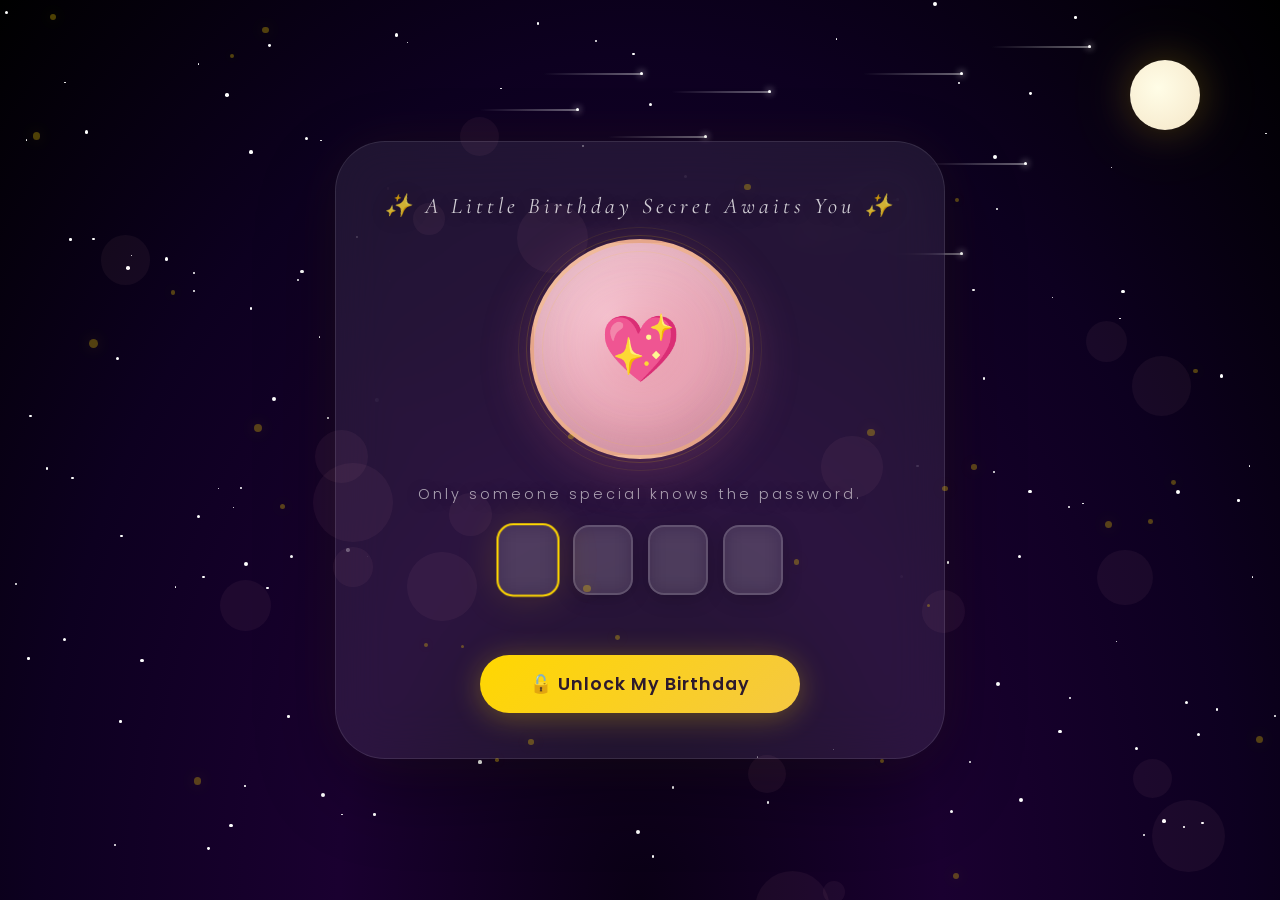
==== index.html @ f1ab80b8 "Add files via upload" ====
<!DOCTYPE html>
<html lang="en">
<head>
    <meta charset="UTF-8" />
    <meta name="viewport" content="width=device-width, initial-scale=1.0" />
    <title>Secret Birthday Vault 💖</title>

    <!-- Vault.html fonts -->
    <link href="https://fonts.googleapis.com/css2?family=Cinzel:wght@400;600;700&family=Cormorant+Garamond:ital,wght@0,400;0,600;1,400&family=Poppins:wght@300;400;600;700&display=swap" rel="stylesheet">

    <!-- Bdy.html stylesheets -->
    <link rel="stylesheet" href="style.css">
    <link rel="stylesheet" href="https://cdnjs.cloudflare.com/ajax/libs/font-awesome/6.5.1/css/all.min.css"
        integrity="sha512-DTOQO9RWCH3ppGqcWaEA1BIZOC6xxalwEsw9c2QQeAIftl+Vegovlnee1c9QX4TctnWMn13TZye+giMm8e2LwA=="
        crossorigin="anonymous" referrerpolicy="no-referrer" />
    <link
        href="https://fonts.googleapis.com/css2?family=Dancing+Script:wght@500;700&family=Poppins:wght@400;600&display=swap"
        rel="stylesheet">
    <script src="https://code.jquery.com/jquery-3.7.1.min.js"
        integrity="sha256-/JqT3SQfawRcv/BIHPThkBvs0OEvtFFmqPF/lYI/Cxo="
        crossorigin="anonymous"></script>

    <!-- Cake page fonts -->
    <link href="https://fonts.googleapis.com/css2?family=Pacifico&display=swap" rel="stylesheet">
    <script src="https://cdn.tailwindcss.com"></script>

    <!-- Lock page fonts -->
    <link href="https://fonts.googleapis.com/css2?family=Pacifico&family=Poppins:wght@300;400;600;700;800&display=swap" rel="stylesheet">
    <!-- Preload gift images for instant display -->
<link rel="preload" as="image" href="images/choco.jpg">
<link rel="preload" as="image" href="images/alch.jpg">
<link rel="preload" as="image" href="images/both.jpg">
<link rel="preload" as="image" href="images/kiss.GIF">

    <style>
        /* ============================================ */
        /* VAULT.HTML CSS - EXACT COPY */
        /* ============================================ */
        * {
            margin: 0;
            padding: 0;
            box-sizing: border-box;
        }

        body {
            font-family: 'Poppins', sans-serif;
            min-height: 100vh;
            background: radial-gradient(ellipse at center bottom, #0a0015, #1a0030, #0d0020, #000000);
            overflow: hidden;
            cursor: default;
        }
        html {
            scroll-behavior: smooth;
        }

        /* Prevent layout shift */

        .star {
            position: fixed;
            background: white;
            border-radius: 50%;
            animation: twinkle var(--duration) ease-in-out infinite;
            z-index: 0;
            pointer-events: none;
        }
        @keyframes twinkle {
            0%, 100% { opacity: 0.1; transform: scale(0.6); }
            50% { opacity: 1; transform: scale(1.3); }
        }

        .shooting-star {
            position: fixed;
            width: 3px;
            height: 3px;
            background: white;
            border-radius: 50%;
            box-shadow: 0 0 6px 2px rgba(255, 255, 255, 0.3);
            animation: shoot linear infinite;
            z-index: 0;
            pointer-events: none;
        }
        .shooting-star::after {
            content: '';
            position: absolute;
            top: 50%;
            right: 0;
            width: 100px;
            height: 1px;
            background: linear-gradient(to left, rgba(255, 255, 255, 0.8), transparent);
            transform: translateY(-50%);
        }
        @keyframes shoot {
            0% { transform: translate(0, 0) rotate(-45deg); opacity: 0; }
            10% { opacity: 1; }
            80% { opacity: 1; }
            100% { transform: translate(-600px, 600px) rotate(-45deg); opacity: 0; }
        }

        .moon {
            position: fixed;
            top: 60px;
            right: 80px;
            width: 70px;
            height: 70px;
            border-radius: 50%;
            background: radial-gradient(circle at 40% 40%, #fffde7, #f5e6c8);
            box-shadow: 0 0 40px rgba(255, 215, 0, 0.2), 0 0 80px rgba(255, 215, 0, 0.1);
            animation: moonGlow 3s ease-in-out infinite;
            z-index: 0;
            pointer-events: none;
        }
        @keyframes moonGlow {
            0%, 100% { box-shadow: 0 0 40px rgba(255, 215, 0, 0.2), 0 0 80px rgba(255, 215, 0, 0.1); }
            50% { box-shadow: 0 0 60px rgba(255, 215, 0, 0.3), 0 0 100px rgba(255, 215, 0, 0.15); }
        }

        .heart {
            position: fixed;
            bottom: -60px;
            color: rgba(255, 70, 130, 0.6);
            animation: floatHeart linear infinite;
            z-index: 1;
            pointer-events: none;
            font-size: 22px;
        }
        @keyframes floatHeart {
            0% {
                transform: translateY(0) rotate(0deg) scale(1);
                opacity: 0;
            }
            15% {
                opacity: 1;
            }
            100% {
                transform: translateY(-115vh) rotate(360deg) scale(1.8);
                opacity: 0;
            }
        }

        .sparkle {
            position: fixed;
            width: 6px;
            height: 6px;
            border-radius: 50%;
            background: rgba(255, 215, 0, 0.3);
            box-shadow: 0 0 15px rgba(255, 215, 0, 0.15);
            animation: sparkle 3s infinite ease-in-out;
            z-index: 2;
            pointer-events: none;
        }
        @keyframes sparkle {
            0%, 100% {
                transform: scale(0);
                opacity: 0;
            }
            50% {
                transform: scale(1.5);
                opacity: 1;
            }
        }

        .bokeh {
            position: fixed;
            border-radius: 50%;
            background: rgba(255, 182, 193, 0.05);
            pointer-events: none;
            z-index: 0;
            animation: bokehFloat 8s ease-in-out infinite;
        }
        @keyframes bokehFloat {
            0%, 100% {
                transform: translate(0, 0) scale(1);
                opacity: 0.2;
            }
            25% {
                transform: translate(30px, -40px) scale(1.2);
                opacity: 0.4;
            }
            50% {
                transform: translate(-20px, -60px) scale(0.8);
                opacity: 0.3;
            }
            75% {
                transform: translate(40px, -30px) scale(1.1);
                opacity: 0.35;
            }
        }

        .vault-container {
            position: relative;
            z-index: 10;
            text-align: center;
            max-width: 650px;
            width: 100%;
            padding: 20px;
            animation: fadeInUp 1.2s ease forwards;
            margin: 0 auto;
        }

        @keyframes fadeInUp {
            0% {
                opacity: 0;
                transform: translateY(40px) scale(0.95);
            }
            100% {
                opacity: 1;
                transform: translateY(0) scale(1);
            }
        }

        .glass-bg {
            background: rgba(255, 255, 255, 0.08);
            backdrop-filter: blur(25px);
            -webkit-backdrop-filter: blur(25px);
            border-radius: 50px;
            padding: 50px 45px 45px;
            border: 1px solid rgba(255, 255, 255, 0.1);
            box-shadow: 0 30px 80px rgba(0, 0, 0, 0.3), 0 0 60px rgba(255, 215, 0, 0.05);
        }

        .top-text {
            font-family: 'Cormorant Garamond', serif;
            font-size: 1.4rem;
            color: rgba(255, 255, 255, 0.8);
            letter-spacing: 4px;
            font-weight: 400;
            margin-bottom: 5px;
            font-style: italic;
            text-shadow: 0 2px 20px rgba(0,0,0,0.3);
        }

        .top-text .sparkle-icon {
            display: inline-block;
            animation: sparklePulse 2s ease-in-out infinite;
        }
        @keyframes sparklePulse {
            0%, 100% { opacity: 0.5; transform: scale(1); }
            50% { opacity: 1; transform: scale(1.2); }
        }

        .vault-wrapper {
            position: relative;
            width: 220px;
            height: 220px;
            margin: 20px auto 25px;
            perspective: 1000px;
        }

        .vault-door {
            position: relative;
            width: 100%;
            height: 100%;
            border-radius: 50%;
            background: radial-gradient(ellipse at 35% 35%, #f5c8d4, #e8a8b8, #d4889c);
            box-shadow:
                0 10px 50px rgba(200, 100, 130, 0.3),
                inset 0 -10px 40px rgba(120, 60, 80, 0.2),
                inset 0 10px 40px rgba(255, 255, 255, 0.3);
            display: flex;
            align-items: center;
            justify-content: center;
            transition: all 1.2s cubic-bezier(0.34, 1.56, 0.64, 1);
            cursor: pointer;
            border: 4px solid rgba(255, 215, 0, 0.2);
            transform-style: preserve-3d;
            animation: vaultPulse 3s ease-in-out infinite;
        }

        @keyframes vaultPulse {
            0%, 100% {
                box-shadow: 0 10px 50px rgba(200, 100, 130, 0.3), 0 0 40px rgba(255, 215, 0, 0.1);
                transform: scale(1);
            }
            50% {
                box-shadow: 0 15px 70px rgba(200, 100, 130, 0.4), 0 0 80px rgba(255, 215, 0, 0.15);
                transform: scale(1.02);
            }
        }

        .vault-door .heart-center {
            font-size: 65px;
            animation: heartBeat 1.5s ease-in-out infinite;
            filter: drop-shadow(0 4px 30px rgba(232, 67, 94, 0.3));
            position: relative;
            z-index: 2;
        }

        @keyframes heartBeat {
            0%, 100% { transform: scale(1); }
            15% { transform: scale(1.2); }
            30% { transform: scale(1); }
            45% { transform: scale(1.1); }
            60% { transform: scale(1); }
        }

        .vault-ring {
            position: absolute;
            border-radius: 50%;
            border: 1.5px solid rgba(255, 215, 0, 0.15);
            pointer-events: none;
        }
        .vault-ring-1 {
            top: -8px;
            left: -8px;
            right: -8px;
            bottom: -8px;
        }
        .vault-ring-2 {
            top: -16px;
            left: -16px;
            right: -16px;
            bottom: -16px;
            border-color: rgba(255, 215, 0, 0.08);
        }
        .vault-ring-3 {
            top: 8px;
            left: 8px;
            right: 8px;
            bottom: 8px;
            border-color: rgba(255, 215, 0, 0.1);
        }

        .vault-door.unlocked {
            animation: unlockGlow 0.8s ease forwards;
            box-shadow: 0 0 80px rgba(255, 215, 0, 0.6), 0 0 150px rgba(255, 182, 193, 0.4);
            border-color: rgba(255, 215, 0, 0.6);
        }

        @keyframes unlockGlow {
            0% {
                transform: scale(1);
                box-shadow: 0 10px 50px rgba(200, 100, 130, 0.3);
            }
            50% {
                transform: scale(1.08);
                box-shadow: 0 0 100px rgba(255, 215, 0, 0.8), 0 0 200px rgba(255, 182, 193, 0.5);
            }
            100% {
                transform: scale(1);
                box-shadow: 0 0 80px rgba(255, 215, 0, 0.5), 0 0 150px rgba(255, 182, 193, 0.3);
            }
        }

        .vault-door.opening {
            animation: vaultOpen 1.8s cubic-bezier(0.34, 1.56, 0.64, 1) forwards;
        }

        @keyframes vaultOpen {
            0% {
                transform: rotateY(0deg) scale(1);
                box-shadow: 0 0 80px rgba(255, 215, 0, 0.5);
            }
            100% {
                transform: rotateY(180deg) scale(0.9);
                box-shadow: 0 0 100px rgba(255, 215, 0, 0.8), 0 0 200px rgba(255, 182, 193, 0.4);
            }
        }
/* Hide volume control */
.volume-control {
    display: none !important;
}
        .vault-door .light-burst {
            position: absolute;
            top: 50%;
            left: 50%;
            transform: translate(-50%, -50%);
            width: 0;
            height: 0;
            border-radius: 50%;
            background: radial-gradient(ellipse, rgba(255, 215, 0, 0.8), rgba(255, 182, 193, 0.4), transparent);
            pointer-events: none;
            opacity: 0;
            transition: all 1.5s ease;
        }

        .vault-door.unlocked .light-burst {
            width: 500px;
            height: 500px;
            opacity: 1;
        }

        .sub-text {
            font-family: 'Poppins', sans-serif;
            font-size: 0.9rem;
            color: rgba(255, 255, 255, 0.6);
            font-weight: 300;
            letter-spacing: 3px;
            margin-bottom: 20px;
            text-shadow: 0 2px 20px rgba(0,0,0,0.3);
        }

        .pin-container {
            display: flex;
            justify-content: center;
            gap: 15px;
            margin-bottom: 25px;
        }

        .pin-box {
            width: 60px;
            height: 70px;
            border-radius: 16px;
            background: rgba(255, 255, 255, 0.1);
            backdrop-filter: blur(10px);
            border: 2px solid rgba(255, 255, 255, 0.15);
            display: flex;
            align-items: center;
            justify-content: center;
            font-size: 2rem;
            font-weight: 600;
            color: #fff;
            font-family: 'Cinzel', serif;
            transition: all 0.3s ease;
            box-shadow: 0 4px 20px rgba(0, 0, 0, 0.2);
            user-select: none;
        }

        .pin-box.filled {
            border-color: #ffd700;
            background: rgba(255, 215, 0, 0.1);
            box-shadow: 0 0 30px rgba(255, 215, 0, 0.1);
        }

        .pin-box.active {
            border-color: #ffd700;
            box-shadow: 0 0 40px rgba(255, 215, 0, 0.15);
            transform: scale(1.05);
        }

        .pin-box.error {
            border-color: #ff4444;
            background: rgba(255, 68, 68, 0.1);
            box-shadow: 0 0 30px rgba(255, 68, 68, 0.15);
            animation: shake 0.5s ease;
        }

        .pin-box.success {
            border-color: #4CAF50;
            background: rgba(76, 175, 80, 0.1);
            box-shadow: 0 0 40px rgba(76, 175, 80, 0.2);
        }

        @keyframes shake {
            0%, 100% { transform: translateX(0); }
            20% { transform: translateX(-12px); }
            40% { transform: translateX(12px); }
            60% { transform: translateX(-8px); }
            80% { transform: translateX(8px); }
        }

        .error-message {
            font-size: 0.85rem;
            color: #ff6b6b;
            min-height: 30px;
            font-weight: 400;
            opacity: 0;
            transition: opacity 0.4s ease;
            text-shadow: 0 2px 10px rgba(0,0,0,0.3);
        }

        .error-message.show {
            opacity: 1;
        }

        .error-message.hint {
            color: #ffd700;
            font-size: 0.8rem;
        }

        .unlock-btn {
            display: inline-block;
            padding: 16px 50px;
            background: linear-gradient(135deg, #ffd700, #f5c842);
            color: #2d1a2d;
            border: none;
            border-radius: 50px;
            font-size: 1.1rem;
            font-weight: 600;
            cursor: pointer;
            transition: all 0.4s ease;
            box-shadow: 0 4px 30px rgba(255, 215, 0, 0.3);
            font-family: 'Poppins', sans-serif;
            letter-spacing: 1px;
            margin-top: 5px;
            position: relative;
            overflow: hidden;
        }

        .unlock-btn:hover {
            transform: scale(1.05);
            box-shadow: 0 8px 50px rgba(255, 215, 0, 0.4);
        }

        .unlock-btn:active {
            transform: scale(0.95);
        }

        .unlock-btn::after {
            content: '';
            position: absolute;
            top: -50%;
            left: -50%;
            width: 200%;
            height: 200%;
            background: linear-gradient(45deg, transparent, rgba(255,255,255,0.2), transparent);
            transform: rotate(45deg) translateX(-100%);
            transition: 0.6s;
        }

        .unlock-btn:hover::after {
            transform: rotate(45deg) translateX(100%);
        }

        .unlock-btn:disabled {
            opacity: 0.5;
            cursor: not-allowed;
            transform: none !important;
        }

        .meme-overlay {
            position: fixed;
            top: 0;
            left: 0;
            width: 100%;
            height: 100%;
            background: rgba(0, 0, 0, 0.6);
            backdrop-filter: blur(10px);
            z-index: 1000;
            display: none;
            align-items: center;
            justify-content: center;
            padding: 20px;
            animation: fadeInOverlay 0.5s ease forwards;
        }

        .meme-overlay.active {
            display: flex;
        }

        @keyframes fadeInOverlay {
            0% { opacity: 0; }
            100% { opacity: 1; }
        }

        .meme-card {
            max-width: 450px;
            width: 100%;
            background: rgba(255, 255, 255, 0.95);
            backdrop-filter: blur(20px);
            border-radius: 30px;
            padding: 35px 30px 30px;
            text-align: center;
            box-shadow: 0 30px 80px rgba(0, 0, 0, 0.2);
            animation: memePop 0.6s cubic-bezier(0.34, 1.56, 0.64, 1) forwards;
            border: 2px solid rgba(255, 215, 0, 0.2);
        }

        @keyframes memePop {
            0% {
                transform: scale(0.5) rotate(-5deg);
                opacity: 0;
            }
            100% {
                transform: scale(1) rotate(0deg);
                opacity: 1;
            }
        }

        .meme-card .meme-emoji {
            font-size: 60px;
            margin-bottom: 5px;
            animation: memeBounce 1s ease-in-out infinite;
        }

        @keyframes memeBounce {
            0%, 100% { transform: translateY(0); }
            50% { transform: translateY(-10px); }
        }

        .meme-card .meme-title {
            font-family: 'Cinzel', serif;
            font-size: 1.4rem;
            color: #5c3d4a;
            margin-bottom: 5px;
        }

        .meme-card .meme-sub {
            font-size: 0.9rem;
            color: rgba(80, 50, 60, 0.6);
            margin-bottom: 15px;
            font-style: italic;
        }

        .meme-card .meme-gif {
            width: 100%;
            max-width: 280px;
            border-radius: 16px;
            margin: 10px auto 15px;
            display: block;
            border: 2px solid rgba(255, 215, 0, 0.15);
        }

        .meme-card .hint-text {
            font-size: 0.85rem;
            color: #8b7355;
            background: rgba(255, 215, 0, 0.08);
            padding: 10px 15px;
            border-radius: 12px;
            margin: 10px 0 15px;
            border-left: 3px solid #f5c842;
        }

        .meme-card .meme-buttons {
            display: flex;
            gap: 12px;
            justify-content: center;
            flex-wrap: wrap;
        }

        .meme-card .meme-btn {
            padding: 12px 28px;
            border: none;
            border-radius: 50px;
            font-size: 0.9rem;
            font-weight: 600;
            cursor: pointer;
            transition: all 0.3s ease;
            font-family: 'Poppins', sans-serif;
        }

        .meme-card .meme-btn.retry {
            background: linear-gradient(135deg, #ff6b8a, #e8435e);
            color: white;
            box-shadow: 0 4px 20px rgba(232, 67, 94, 0.3);
        }

        .meme-card .meme-btn.retry:hover {
            transform: scale(1.05);
            box-shadow: 0 6px 30px rgba(232, 67, 94, 0.4);
        }

        .meme-card .meme-btn.promise {
            background: rgba(255, 215, 0, 0.15);
            color: #8b7355;
            border: 2px solid rgba(245, 200, 66, 0.3);
        }

        .meme-card .meme-btn.promise:hover {
            transform: scale(1.05);
            background: rgba(255, 215, 0, 0.25);
        }

        .success-overlay {
            position: fixed;
            top: 0;
            left: 0;
            width: 100%;
            height: 100%;
            background: rgba(0, 0, 0, 0.5);
            backdrop-filter: blur(8px);
            z-index: 2000;
            display: none;
            align-items: center;
            justify-content: center;
            flex-direction: column;
            padding: 20px;
        }

        .success-overlay.active {
            display: flex;
        }

        .success-content {
            text-align: center;
            animation: successPop 1s cubic-bezier(0.34, 1.56, 0.64, 1) forwards;
        }

        @keyframes successPop {
            0% {
                transform: scale(0) rotate(-10deg);
                opacity: 0;
            }
            60% {
                transform: scale(1.2) rotate(3deg);
                opacity: 1;
            }
            100% {
                transform: scale(1) rotate(0deg);
                opacity: 1;
            }
        }

        .success-content .big-heart {
            font-size: 80px;
            animation: heartBeat 1.2s ease-in-out infinite;
        }

        .success-content .welcome-text {
            font-family: 'Great Vibes', cursive;
            font-size: 4rem;
            background: linear-gradient(135deg, #ffd700, #ff6b8a, #ffd700, #ff6b8a);
            background-size: 300% 300%;
            -webkit-background-clip: text;
            -webkit-text-fill-color: transparent;
            background-clip: text;
            animation: shimmer 3s ease-in-out infinite;
            margin-top: 10px;
        }

        @keyframes shimmer {
            0% { background-position: 0% 50%; }
            50% { background-position: 100% 50%; }
            100% { background-position: 0% 50%; }
        }

        .success-content .journey-text {
            font-family: 'Cormorant Garamond', serif;
            font-size: 1.5rem;
            color: rgba(255, 255, 255, 0.9);
            margin-top: 10px;
            font-style: italic;
            text-shadow: 0 2px 20px rgba(0, 0, 0, 0.3);
            -webkit-text-fill-color: white;
        }

        @media (max-width: 640px) {
            .glass-bg {
                padding: 30px 20px 25px;
                border-radius: 30px;
            }
            .vault-wrapper {
                width: 160px;
                height: 160px;
            }
            .vault-door .heart-center {
                font-size: 45px;
            }
            .pin-box {
                width: 48px;
                height: 58px;
                font-size: 1.6rem;
                border-radius: 12px;
            }
            .pin-container {
                gap: 10px;
            }
            .top-text {
                font-size: 1rem;
            }
            .sub-text {
                font-size: 0.75rem;
            }
            .unlock-btn {
                padding: 14px 35px;
                font-size: 0.95rem;
            }
            .success-content .welcome-text {
                font-size: 2.5rem;
            }
            .success-content .journey-text {
                font-size: 1.1rem;
            }
            .meme-card {
                padding: 25px 20px 20px;
            }
            .meme-card .meme-title {
                font-size: 1.1rem;
            }
            .moon {
                width: 40px;
                height: 40px;
                top: 20px;
                right: 20px;
            }
        }

        @media (max-width: 400px) {
            .pin-box {
                width: 40px;
                height: 50px;
                font-size: 1.3rem;
                border-radius: 10px;
            }
            .pin-container {
                gap: 8px;
            }
            .vault-wrapper {
                width: 130px;
                height: 130px;
            }
            .vault-door .heart-center {
                font-size: 36px;
            }
        }

        /* ============================================ */
        /* BDY.HTML CSS - EXACT COPY */
        /* ============================================ */
        .floating-heart {
            position: fixed;
            bottom: -40px;
            color: rgba(255, 70, 130, 0.6);
            animation: floatHeart linear infinite;
            z-index: 999;
            pointer-events: none;
        }

        .floating-balloon {
            position: fixed;
            width: 60px;
            height: 78px;
            border-radius: 50% 50% 45% 45%;
            animation: balloonFloat 4s ease-in-out infinite;
            z-index: 9999 !important;
            pointer-events: none;
            opacity: 0.3;
        }
        .floating-balloon::after {
            content: '';
            position: absolute;
            width: 2px;
            height: 90px;
            background: rgba(255,255,255,.6);
            left: 50%;
            top: 76px;
        }
        @keyframes balloonFloat {
            0%,100% { transform: translateY(0) rotate(-3deg); }
            50% { transform: translateY(-28px) rotate(4deg); }
        }

        .balloon-pink { background: radial-gradient(ellipse at 30% 30%, #ff9ecb, #ff4d94); }
        .balloon-purple { background: radial-gradient(ellipse at 30% 30%, #c9a0ff, #9b59b6); }
        .balloon-yellow { background: radial-gradient(ellipse at 30% 30%, #fff5b0, #f1c40f); }
        .balloon-red { background: radial-gradient(ellipse at 30% 30%, #ff8a8a, #e74c3c); }
        .balloon-blue { background: radial-gradient(ellipse at 30% 30%, #87cefa, #3498db); }
        .balloon-green { background: radial-gradient(ellipse at 30% 30%, #7dcea0, #2ecc71); }

        .title {
            font-size: 5.5rem !important;
        }

        .title .happy {
            color: #ffd700 !important;
            text-shadow: 4px 4px #000, -4px 4px #000, 4px -4px #000, -4px -4px #000, 4px 8px 0 #000 !important;
        }
        .title .birthday {
            color: #ffd700 !important;
            text-shadow: 4px 4px #000, -4px 4px #000, 4px -4px #000, -4px -4px #000, 4px 8px 0 #000 !important;
        }
        .name span {
            color: #ffd700 !important;
        }
        .date__of__birth span {
            color: #ffd700 !important;
        }
        .date__of__birth {
            background-color: rgba(255, 215, 0, 0.15) !important;
            border-color: #ffd700 !important;
        }
        .name {
            background-color: rgba(255, 215, 0, 0.15) !important;
            border-color: #ffd700 !important;
        }
        .name .fa-heart {
            color: #ffd700 !important;
        }
        .text__cricle {
            background-color: rgba(255, 215, 0, 0.15) !important;
            border-color: #ffd700 !important;
        }
        .text__cricle span {
            color: #ffd700 !important;
        }
        .cricle .fa-heart {
            color: #ffd700 !important;
        }

        .btn-next-page {
            display: inline-block;
            padding: 14px 40px;
            background: linear-gradient(135deg, #ffd700, #f5c842);
            color: #2d1a2d;
            border: none;
            border-radius: 50px;
            font-size: 1.1rem;
            font-weight: 600;
            cursor: pointer;
            transition: all 0.3s ease;
            box-shadow: 0 4px 25px rgba(255, 215, 0, 0.3);
            text-decoration: none;
            font-family: 'Poppins', sans-serif;
            letter-spacing: 1px;
            margin-top: 30px;
        }

        .btn-next-page:hover {
            transform: scale(1.05);
            box-shadow: 0 6px 35px rgba(255, 215, 0, 0.4);
        }

        .btn-next-page:active {
            transform: scale(0.95);
        }

        .decorate_star {
            background-color: #ffd700 !important;
        }

        @media (max-width: 658px) {
            .moon { width: 40px; height: 40px; top: 20px; right: 20px; }
        }
        /* Make Happy Birthday text smaller on mobile */
@media (max-width: 640px) {
    .title {
        font-size: 3.7rem !important;
    }
    
    .title h1 {
        font-size: 3.7rem !important;
    }
    
    .title .happy,
    .title .birthday {
        font-size: 3.7rem !important;
    }
    
    .title .happy span,
    .title .birthday span {
        font-size: 3.7rem !important;
    }
}

@media (max-width: 480px) {
    .title {
        font-size: 3rem !important;
    }
    
    .title h1 {
        font-size: 3rem !important;
    }
    
    .title .happy,
    .title .birthday {
        font-size: 3rem !important;
    }
    
    .title .happy span,
    .title .birthday span {
        font-size: 3rem !important;
    }
}

        /* ============================================ */
        /* CAKE.HTML CSS - EXACT COPY */
        /* ============================================ */
        .font-love { font-family: 'Pacifico', cursive; }
        .glass { background: transparent; backdrop-filter: none; box-shadow: none; border-radius: 2rem; }
        .cake-container { display: flex; flex-direction: column; align-items: center; justify-content: center; position: relative; margin: 25px auto 20px auto; }
        .cake { position: relative; width: 380px; height: 260px; margin: 0 auto; }
        .cake-base { position: absolute; bottom: 0; left: 50%; transform: translateX(-50%); width: 340px; height: 70px; background: linear-gradient(180deg, #e8a87c, #d4956b); border-radius: 10px 10px 20px 20px; box-shadow: 0 10px 30px rgba(0,0,0,0.3); border: 2px solid #c4855b; }
        .cake-base::before { content: ''; position: absolute; top: 5px; left: 15px; right: 15px; height: 15px; background: repeating-linear-gradient(90deg, transparent, transparent 20px, rgba(255,255,255,0.1) 20px, rgba(255,255,255,0.1) 22px); border-radius: 50%; }
        .cake-middle { position: absolute; bottom: 65px; left: 50%; transform: translateX(-50%); width: 300px; height: 60px; background: linear-gradient(180deg, #f5cba7, #e8a87c); border-radius: 10px 10px 5px 5px; box-shadow: 0 5px 20px rgba(0,0,0,0.2); border: 2px solid #d4956b; }
        .cake-middle::before { content: ''; position: absolute; top: 5px; left: 15px; right: 15px; height: 12px; background: repeating-linear-gradient(90deg, transparent, transparent 18px, rgba(255,255,255,0.1) 18px, rgba(255,255,255,0.1) 20px); border-radius: 50%; }
        .cake-top { position: absolute; bottom: 120px; left: 50%; transform: translateX(-50%); width: 260px; height: 55px; background: linear-gradient(180deg, #fdebd0, #f5cba7); border-radius: 10px 10px 5px 5px; box-shadow: 0 5px 20px rgba(0,0,0,0.15); border: 2px solid #e8a87c; }
        .cake-top::before { content: ''; position: absolute; top: 5px; left: 12px; right: 12px; height: 10px; background: repeating-linear-gradient(90deg, transparent, transparent 16px, rgba(255,255,255,0.15) 16px, rgba(255,255,255,0.15) 18px); border-radius: 50%; }
        .frosting { position: absolute; width: 100%; height: 15px; top: -5px; left: 0; background: radial-gradient(ellipse at 20% 50%, #fff5e6, transparent 70%); border-radius: 50%; opacity: 0.5; }
        .candles-container { position: absolute; bottom: 170px; left: 50%; transform: translateX(-50%); width: 240px; height: 80px; display: flex; justify-content: center; align-items: flex-end; flex-wrap: wrap; gap: 6px; }
        .candle { position: relative; width: 18px; height: 55px; display: flex; flex-direction: column; align-items: center; animation: candleSway 1.5s ease-in-out infinite; transition: all 0.5s ease; }
        .candle:nth-child(odd) { animation-delay: 0.1s; }
        .candle:nth-child(3n) { animation-delay: 0.3s; }
        .candle:nth-child(5n) { animation-delay: 0.5s; }
        .candle:nth-child(7n) { animation-delay: 0.7s; }
        @keyframes candleSway { 0%,100% { transform: rotate(0deg); } 25% { transform: rotate(2deg); } 75% { transform: rotate(-2deg); } }
        .candle-body { width: 14px; height: 40px; background: linear-gradient(180deg, #ff6b8a, #e8435e); border-radius: 3px 3px 2px 2px; box-shadow: inset -2px 0 5px rgba(0,0,0,0.2); position: relative; }
        .candle-body::after { content: ''; position: absolute; top: 2px; left: 2px; width: 4px; height: 30px; background: rgba(255,255,255,0.2); border-radius: 50%; transform: rotate(-10deg); }
        .candle-stripe { position: absolute; left: 0; right: 0; height: 3px; background: rgba(255,255,255,0.3); border-radius: 50%; }
        .candle-stripe:nth-child(1) { top: 8px; }
        .candle-stripe:nth-child(2) { top: 16px; }
        .candle-stripe:nth-child(3) { top: 24px; }
        .candle-stripe:nth-child(4) { top: 32px; }
        .flame { position: absolute; top: -20px; left: 50%; transform: translateX(-50%); width: 14px; height: 22px; background: radial-gradient(ellipse at 50% 60%, #fff7a1, #ffb300 40%, #ff6b00 70%, transparent); border-radius: 50% 50% 50% 50% / 60% 60% 40% 40%; animation: flameFlicker 0.15s ease-in-out infinite alternate; box-shadow: 0 0 20px rgba(255,150,0,0.6), 0 0 40px rgba(255,100,0,0.3); transition: all 0.5s ease; pointer-events: none; }
        @keyframes flameFlicker { 0% { transform: translateX(-50%) scale(1) rotate(-2deg); } 50% { transform: translateX(-50%) scale(1.08) rotate(1deg); } 100% { transform: translateX(-50%) scale(0.95) rotate(-1deg); } }
        .flame::before { content: ''; position: absolute; top: -5px; left: 50%; transform: translateX(-50%); width: 30px; height: 30px; background: radial-gradient(ellipse, rgba(255,200,50,0.3), transparent 70%); border-radius: 50%; animation: glowPulse 1s ease-in-out infinite; }
        @keyframes glowPulse { 0%,100% { transform: translateX(-50%) scale(1); opacity: 0.5; } 50% { transform: translateX(-50%) scale(1.5); opacity: 1; } }
        .candle.extinguished .flame { opacity: 0; transform: translateX(-50%) scale(0); box-shadow: none; }
        .candle.extinguished .flame::before { opacity: 0; }
        .candle.extinguished .candle-body { background: linear-gradient(180deg, #d4a0a0, #b88080); }
        .smoke { position: absolute; top: -25px; left: 50%; transform: translateX(-50%); width: 20px; height: 20px; background: radial-gradient(ellipse, rgba(200,200,200,0.4), transparent 70%); border-radius: 50%; opacity: 0; pointer-events: none; }
        .candle.extinguished .smoke { animation: smokeRise 2s ease-out forwards; }
        @keyframes smokeRise { 0% { opacity: 0; transform: translateX(-50%) scale(0.5); } 20% { opacity: 0.6; transform: translateX(-50%) scale(1); } 100% { opacity: 0; transform: translateX(-50%) translateY(-60px) scale(2); } }
        .confetti-piece { position: fixed; top: -20px; width: 10px; height: 16px; animation: confettiFall linear forwards; z-index: 100; pointer-events: none; }
        @keyframes confettiFall { to { transform: translateY(110vh) rotate(720deg); opacity: 0; } }
        .wish-message { opacity: 0; transform: scale(0.5); transition: all 0.8s cubic-bezier(0.34,1.56,0.64,1); margin-top: 10px; }
        .wish-message.show { opacity: 1; transform: scale(1); }
        .countdown-overlay { position: fixed; top: 0; left: 0; width: 100%; height: 100%; background: rgba(0,0,0,0.5); backdrop-filter: blur(5px); display: none; justify-content: center; align-items: center; z-index: 200; flex-direction: column; }
        .countdown-overlay.active { display: flex; }
        .countdown-number { font-size: 120px; font-weight: 800; color: white; font-family: 'Pacifico', cursive; animation: countPulse 0.8s ease-in-out; }
        @keyframes countPulse { 0% { transform: scale(2); opacity: 0; } 50% { transform: scale(1); opacity: 1; } 100% { transform: scale(1); opacity: 1; } }
        .countdown-text { font-size: 30px; color: rgba(255,255,255,0.9); margin-top: 10px; font-family: 'Poppins', sans-serif; }
        .blow-btn { background: linear-gradient(135deg, #ff6b8a, #e8435e); color: white; border: none; padding: 14px 40px; border-radius: 50px; font-size: 20px; font-weight: 700; cursor: pointer; transition: all 0.3s ease; box-shadow: 0 4px 20px rgba(232,67,94,0.4); margin-top: 5px; opacity: 0; transform: translateY(10px); pointer-events: none; transition: opacity 0.6s ease, transform 0.6s ease; }
        .blow-btn.visible { opacity: 1; transform: translateY(0); pointer-events: auto; }
        .blow-btn:hover { transform: scale(1.05); box-shadow: 0 6px 30px rgba(232,67,94,0.6); }
        .blow-btn:active { transform: scale(0.95); }
        .blow-btn:disabled { opacity: 0.5; cursor: not-allowed; transform: none !important; }
        .auto-countdown { font-size: 25px; color: rgba(255,255,255,0.9); font-weight: 600; margin-top: 70px; min-height: 50px; text-shadow: 0 2px 20px rgba(0,0,0,0.5); }
        .auto-countdown .highlight { color: #ffd700; font-weight: 800; }
        .blow-instruction { font-size: 32px; color: white; font-weight: 700; margin-top: 20px; animation: pulseText 0.8s ease-in-out infinite; text-align: center; text-shadow: 0 2px 20px rgba(0,0,0,0.5); }
        @keyframes pulseText { 0%,100% { opacity: 1; transform: scale(1); } 50% { opacity: 0.6; transform: scale(1.05); } }
        .instruction-text { color: rgba(255,255,255,0.7); font-size: 13px; margin-top: 5px; text-shadow: 0 2px 10px rgba(0,0,0,0.3); }
        .blow-meter-container { position: fixed; bottom: 30px; left: 50%; transform: translateX(-50%); width: 320px; background: rgba(255,255,255,0.15); backdrop-filter: blur(20px); border-radius: 16px; padding: 14px 22px; box-shadow: 0 8px 40px rgba(0,0,0,0.25); z-index: 9999 !important; display: none; border: 1px solid rgba(255,255,255,0.1); }
        .blow-meter-container.active { display: block !important; }
        .blow-meter-container .label { font-size: 14px; font-weight: 700; color: #ffd700; text-align: center; margin-bottom: 8px; letter-spacing: 1px; text-shadow: 0 2px 10px rgba(0,0,0,0.3); }
        .blow-meter { width: 100%; height: 14px; background: rgba(255,255,255,0.1); border-radius: 7px; overflow: hidden; border: 1px solid rgba(255,255,255,0.1); }
        .blow-meter .fill { height: 100%; width: 0%; background: linear-gradient(90deg, #4CAF50, #ff9800, #f44336); border-radius: 7px; transition: width 0.08s ease-out; }
        .blow-meter-container .status { font-size: 14px; text-align: center; margin-top: 8px; color: rgba(255,255,255,0.8); font-weight: 700; text-shadow: 0 2px 10px rgba(0,0,0,0.3); }
        .blow-meter-container .frames { font-size: 13px; text-align: center; margin-top: 3px; color: rgba(255,255,255,0.5); font-weight: 600; }
        .celebration-overlay { position: fixed; top: 0; left: 0; width: 100%; height: 100%; pointer-events: none; z-index: 50; display: none; }
        .celebration-overlay.active { display: block; }
        .celebration-text { position: fixed; top: 50%; left: 50%; transform: translate(-50%, -50%) scale(0); font-family: 'Pacifico', cursive; font-size: 60px; z-index: 60; pointer-events: none; text-align: center; line-height: 1.2; text-shadow: 0 0 40px rgba(255,215,0,0.2); }
        .stroke-text { color: #ffd700; text-shadow: -1px -1px 0 #000, 1px -1px 0 #000, -1px 1px 0 #000, 1px 1px 0 #000, 0 0 40px rgba(255,215,0,0.3), 0 0 80px rgba(255,215,0,0.1); }
        .celebration-subtext { font-family: 'Poppins', sans-serif; font-size: 24px; margin-top: 10px; }
        .celebration-subtext .stroke-text { color: #ffd700; text-shadow: -1px -1px 0 #000, 1px -1px 0 #000, -1px 1px 0 #000, 1px 1px 0 #000, 0 0 30px rgba(255,215,0,0.2); }
        .celebration-text.show { animation: celebrationPop 1.5s cubic-bezier(0.34,1.56,0.64,1) forwards; }
        @keyframes celebrationPop { 0% { transform: translate(-50%, -50%) scale(0) rotate(-10deg); opacity: 0; } 50% { transform: translate(-50%, -50%) scale(1.3) rotate(3deg); opacity: 1; } 70% { transform: translate(-50%, -50%) scale(0.9) rotate(-2deg); } 100% { transform: translate(-50%, -50%) scale(1) rotate(0deg); opacity: 1; } }
        .sparkle-burst { position: fixed; width: 4px; height: 4px; border-radius: 50%; background: gold; pointer-events: none; z-index: 55; }
        .blow-complete { color: #ffd700 !important; text-shadow: 0 0 20px rgba(255,215,0,0.5) !important; }
        #wishPrompt h2 { color: #ffd700 !important; text-shadow: 0 0 20px rgba(255,215,0,0.2); }
        h1.font-love { color: #ffd700 !important; text-shadow: 0 0 30px rgba(255,215,0,0.2),0 0 60px rgba(255,215,0,0.1) !important; }
        @media (max-width:640px) { .cake { transform: scale(0.65); } .cake-container { margin: 10px auto; } .glass { padding: 1rem !important; } .countdown-number { font-size: 80px; } .auto-countdown { font-size: 16px; margin-top: 5px; } .blow-instruction { font-size: 24px; } .blow-meter-container { width: 90%; bottom: 10px; padding: 10px 15px; } .blow-meter-container .label { font-size: 12px; } .celebration-text { font-size: 40px; } .celebration-subtext { font-size: 18px; } }

        /* ============================================ */
        /* NAVIGATION - FADE + SLIDE UP FOR PAGE 2->3 */
        /* ============================================ */
        .page-section {
            position: fixed;
            top: 0;
            left: 0;
            width: 100%;
            height: 100%;
            display: none;
            overflow-y: auto;
            overflow-x: hidden;
            opacity: 0;
            transform: translateY(0);
            transition: opacity 0.6s ease, transform 0.6s ease;
            align-items: center;
            justify-content: center;
        }

        .page-section.active {
            display: flex;
            opacity: 1;
            transform: translateY(0);
        }

        #birthday-section.page-section.active {
            display: block;
        }

        #cake-section.page-section.active {
            display: block;
        }

        /* Fix for birthday page layout */
        #birthday-section #wrapper {
            position: relative;
            width: 100%;
            min-height: 100vh;
            overflow: hidden;
        }

        /* Special transition for cake section - slide up from bottom */
        #cake-section {
            transform: translateY(40px);
            opacity: 0;
            transition: opacity 0.7s ease, transform 0.7s ease;
        }

        #cake-section.active {
            transform: translateY(0);
            opacity: 1;
        }

        /* Vault section centering fix */
        #vault-section {
            display: none;
            align-items: center;
            justify-content: center;
        }

        #vault-section.active {
            display: flex;
        }

        /* Manual blow button - bottom right */
        .manual-blow-btn {
            position: fixed;
            bottom: 30px;
            right: 30px;
            z-index: 10000 !important;
            background: linear-gradient(135deg, #ff6b8a, #e8435e);
            color: white;
            border: none;
            padding: 14px 28px;
            border-radius: 50px;
            font-size: 16px;
            font-weight: 700;
            cursor: pointer;
            box-shadow: 0 4px 20px rgba(232,67,94,0.4);
            font-family: 'Poppins', sans-serif;
            letter-spacing: 1px;
            display: none;
            transition: all 0.3s ease;
            opacity: 0;
            transform: translateY(20px);
            transition: opacity 0.5s ease, transform 0.5s ease, box-shadow 0.3s ease;
        }

        .manual-blow-btn.active {
            display: block;
            opacity: 1;
            transform: translateY(0);
        }

        .manual-blow-btn:hover {
            transform: scale(1.05);
            box-shadow: 0 6px 30px rgba(232,67,94,0.6);
        }

        .manual-blow-btn:active {
            transform: scale(0.95);
        }

        .manual-blow-btn:disabled {
            opacity: 0.5;
            cursor: not-allowed;
            transform: none !important;
        }

        @media (max-width: 640px) {
            .manual-blow-btn {
                bottom: 20px;
                right: 20px;
                padding: 12px 22px;
                font-size: 14px;
            }
        }

        /* ============================================ */
        /* LOCK PAGE - ADDED FROM SECOND CODE */
        /* ============================================ */
        .lock-step {
            display: none;
            animation: popIn .8s ease forwards;
            width: 100%;
        }
        .lock-step.active { display: block; }
        @keyframes popIn {
            from { opacity: 0; transform: translateY(35px) scale(.95); }
            to { opacity: 1; transform: translateY(0) scale(1); }
        }

        .lock-glass {
            background: rgba(255, 255, 255, 0.08);
            backdrop-filter: blur(20px);
            border: 1px solid rgba(255, 255, 255, 0.1);
            box-shadow: 0 25px 60px rgba(0, 0, 0, 0.3);
            border-radius: 2rem;
        }

        .lock-btn {
            display: none;
            padding: 16px 50px;
            border-radius: 50px;
            font-size: 1.1rem;
            font-weight: 700;
            cursor: pointer;
            transition: all 0.3s ease;
            border: none;
            background: linear-gradient(135deg, #ffd700, #f5c842);
            color: #2d1a2d;
            box-shadow: 0 4px 30px rgba(255, 215, 0, 0.3);
            animation: btnPop 0.6s cubic-bezier(0.34, 1.56, 0.64, 1) forwards;
            font-family: 'Poppins', sans-serif;
            letter-spacing: 1px;
        }

        .lock-btn.show {
            display: inline-block;
        }

        .lock-btn:hover {
            transform: scale(1.05);
            box-shadow: 0 6px 40px rgba(255, 215, 0, 0.4);
        }

        .lock-btn:active {
            transform: scale(0.95);
        }

        @keyframes btnPop {
            0% { opacity: 0; transform: scale(0.5) rotate(-5deg); }
            60% { transform: scale(1.1) rotate(2deg); }
            100% { opacity: 1; transform: scale(1) rotate(0deg); }
        }

        .lock-gift-wrapper {
            display: flex;
            justify-content: center;
            align-items: center;
            perspective: 1200px;
            margin: 30px auto 10px auto;
        }

        .lock-gift-box {
            position: relative;
            width: 180px;
            height: 160px;
            transform-style: preserve-3d;
            cursor: pointer;
            animation: floatGift 3s ease-in-out infinite;
        }

        @keyframes floatGift {
            0%, 100% { transform: translateY(0) rotate(0deg); }
            50% { transform: translateY(-10px) rotate(2deg); }
        }

        .lock-gift-box:hover {
            animation: floatGiftHover 0.6s ease-in-out infinite;
        }

        @keyframes floatGiftHover {
            0%, 100% { transform: translateY(0) scale(1.03); }
            50% { transform: translateY(-8px) scale(1.05); }
        }

        .lock-gift-body {
            position: absolute;
            bottom: 0;
            left: 0;
            width: 100%;
            height: 130px;
            background: linear-gradient(180deg, #d4617a, #b3445d);
            border-radius: 8px 8px 12px 12px;
            box-shadow: 
                0 10px 30px rgba(179, 68, 93, 0.5),
                inset 0 -10px 30px rgba(0, 0, 0, 0.2),
                inset 0 10px 30px rgba(255, 255, 255, 0.15);
            border: 2px solid #9e3a52;
            transform-style: preserve-3d;
        }

        .lock-gift-body::before {
            content: '';
            position: absolute;
            top: 10px;
            left: 20px;
            width: 60px;
            height: 40px;
            background: radial-gradient(ellipse, rgba(255,255,255,0.15) 0%, transparent 70%);
            border-radius: 50%;
            transform: rotate(-20deg);
        }

        .lock-ribbon-vertical {
            position: absolute;
            top: 0;
            left: 50%;
            transform: translateX(-50%);
            width: 20px;
            height: 130px;
            background: linear-gradient(180deg, #ffd700, #daa520, #ffd700);
            z-index: 2;
            box-shadow: 
                inset 0 -5px 15px rgba(0,0,0,0.3),
                inset 0 5px 15px rgba(255,215,0,0.3);
        }

        .lock-ribbon-horizontal {
            position: absolute;
            top: 50%;
            left: 0;
            transform: translateY(-50%);
            width: 100%;
            height: 20px;
            background: linear-gradient(90deg, #ffd700, #daa520, #ffd700);
            z-index: 2;
            box-shadow: 
                inset -5px 0 15px rgba(0,0,0,0.3),
                inset 5px 0 15px rgba(255,215,0,0.3);
        }

        .lock-ribbon-bow {
            position: absolute;
            top: -15px;
            left: 50%;
            transform: translateX(-50%);
            width: 60px;
            height: 40px;
            z-index: 5;
            pointer-events: none;
        }

        .lock-ribbon-bow::before,
        .lock-ribbon-bow::after {
            content: '';
            position: absolute;
            width: 35px;
            height: 30px;
            background: linear-gradient(135deg, #ffd700, #daa520);
            border-radius: 50% 50% 0 50%;
            box-shadow: 0 3px 10px rgba(0,0,0,0.3);
            transition: transform 0.3s ease;
        }

        .lock-ribbon-bow::before {
            left: 0;
            transform: rotate(-30deg);
        }

        .lock-ribbon-bow::after {
            right: 0;
            transform: rotate(60deg) scaleX(-1);
        }

        .lock-gift-box.open .lock-ribbon-bow::before {
            transform: rotate(-45deg) scale(1.2);
        }

        .lock-gift-box.open .lock-ribbon-bow::after {
            transform: rotate(75deg) scale(1.2) scaleX(-1);
        }

        .lock-bow-knot {
            position: absolute;
            top: 2px;
            left: 50%;
            transform: translateX(-50%);
            width: 16px;
            height: 16px;
            background: radial-gradient(circle, #ffd700, #b8860b);
            border-radius: 50%;
            z-index: 6;
            box-shadow: 0 2px 8px rgba(0,0,0,0.4);
        }

        .lock-bow-tails {
            position: absolute;
            top: 20px;
            left: 50%;
            transform: translateX(-50%);
            width: 40px;
            height: 30px;
            z-index: 4;
            pointer-events: none;
        }

        .lock-bow-tails::before,
        .lock-bow-tails::after {
            content: '';
            position: absolute;
            width: 8px;
            height: 25px;
            background: linear-gradient(180deg, #ffd700, #daa520);
            border-radius: 0 0 4px 4px;
            box-shadow: 0 3px 8px rgba(0,0,0,0.2);
        }

        .lock-bow-tails::before {
            left: 10px;
            transform: rotate(-20deg);
        }

        .lock-bow-tails::after {
            right: 10px;
            transform: rotate(20deg);
        }

        .lock-gift-lid {
            position: absolute;
            top: -25px;
            left: -8px;
            width: calc(100% + 16px);
            height: 35px;
            background: linear-gradient(180deg, #e06a84, #d4617a);
            border-radius: 12px 12px 4px 4px;
            z-index: 3;
            transform-origin: bottom center;
            transform: rotateX(0deg) scale(1);
            transition: transform 0.8s cubic-bezier(0.34, 1.56, 0.64, 1);
            box-shadow: 
                0 5px 20px rgba(179, 68, 93, 0.4),
                inset 0 -5px 15px rgba(0,0,0,0.15),
                inset 0 5px 15px rgba(255,255,255,0.2);
            border: 2px solid #9e3a52;
            border-bottom: none;
            cursor: pointer;
            transform-style: preserve-3d;
        }

        .lock-gift-lid::before {
            content: '';
            position: absolute;
            top: 5px;
            left: 15px;
            width: 50px;
            height: 15px;
            background: radial-gradient(ellipse, rgba(255,255,255,0.2) 0%, transparent 70%);
            border-radius: 50%;
            transform: rotate(-10deg);
        }

        .lock-gift-lid .lock-lid-ribbon {
            position: absolute;
            top: 50%;
            left: 50%;
            transform: translate(-50%, -50%);
            width: 20px;
            height: 100%;
            background: linear-gradient(180deg, #ffd700, #daa520);
            z-index: 4;
        }

        .lock-gift-lid .lock-lid-ribbon-horizontal {
            position: absolute;
            top: 50%;
            left: 0;
            transform: translateY(-50%);
            width: 100%;
            height: 20px;
            background: linear-gradient(90deg, #ffd700, #daa520);
            z-index: 4;
        }

        .lock-gift-box.open .lock-gift-lid {
            transform: rotateX(-130deg) translateY(-8px) scale(1.02);
        }

        .lock-gift-box.open {
            animation: giftOpenBounce 0.8s ease;
        }

        @keyframes giftOpenBounce {
            0% { transform: scale(1) rotate(0deg); }
            20% { transform: scale(0.9) rotate(-3deg); }
            40% { transform: scale(1.08) rotate(2deg); }
            60% { transform: scale(0.98) rotate(-1deg); }
            80% { transform: scale(1.02) rotate(0.5deg); }
            100% { transform: scale(1) rotate(0deg); }
        }

        .lock-gift-box::after {
            content: '✨';
            position: absolute;
            top: -15px;
            right: -15px;
            font-size: 24px;
            opacity: 0;
            transition: all 0.3s ease;
            z-index: 10;
            pointer-events: none;
        }

        .lock-gift-box:hover::after {
            opacity: 1;
            animation: sparkleRotate 1s ease-in-out infinite;
        }

        .lock-gift-box.open::after {
            opacity: 1;
            animation: sparkleRotate 0.5s ease-in-out infinite;
        }

        @keyframes sparkleRotate {
            0%, 100% { transform: scale(1) rotate(0deg); }
            50% { transform: scale(1.4) rotate(30deg); }
        }

        .lock-gift-box.open .lock-gift-body {
            animation: glowPulseLock 1.5s ease-in-out infinite;
        }

        @keyframes glowPulseLock {
            0%, 100% { box-shadow: 0 10px 30px rgba(179, 68, 93, 0.5); }
            50% { box-shadow: 0 10px 50px rgba(255, 215, 0, 0.4), 0 0 60px rgba(255, 215, 0, 0.2); }
        }

        .lock-gift-box.open .lock-gift-body::after {
            content: '💖💕💗💖💕';
            position: absolute;
            top: 50%;
            left: 50%;
            transform: translate(-50%, -50%);
            font-size: 14px;
            letter-spacing: 4px;
            animation: heartRainLock 2s ease-in-out infinite;
            z-index: 10;
            opacity: 0.6;
        }

        @keyframes heartRainLock {
            0%, 100% { transform: translate(-50%, -50%) scale(1); opacity: 0.6; }
            50% { transform: translate(-50%, -60%) scale(1.2); opacity: 1; }
        }

        .lock-text-black {
            color: rgba(255, 255, 255, 0.9) !important;
        }
        .lock-text-black\/90 {
            color: rgba(255, 255, 255, 0.8) !important;
        }
        .lock-text-black\/80 {
            color: rgba(255, 255, 255, 0.7) !important;
        }
        .lock-text-pink-600 {
            color: #ffd700 !important;
        }
        .lock-step h1.font-love {
            color: #ffd700 !important;
            text-shadow: 0 0 30px rgba(255, 215, 0, 0.2), 0 0 60px rgba(255, 215, 0, 0.1) !important;
        }
        .lock-step .uppercase.text-sm {
            color: rgba(255, 215, 0, 0.7) !important;
        }
        #lockHeartCounter {
            color: #ffd700 !important;
        }
        #lockScore {
            color: #ffd700 !important;
        }
        .lock-bg-white\/25 {
            background: rgba(255, 255, 255, 0.1) !important;
            color: rgba(255, 255, 255, 0.8) !important;
        }
        .lock-bg-white\/15 {
            background: rgba(255, 255, 255, 0.05) !important;
            border-color: rgba(255, 255, 255, 0.1) !important;
        }
        #lockGiftMessage {
            color: rgba(255, 255, 255, 0.9) !important;
            text-shadow: 0 2px 20px rgba(0, 0, 0, 0.3);
        }
        .lock-gift-instruction {
            color: rgba(255, 255, 255, 0.95);
            text-shadow: 0 2px 10px rgba(0, 0, 0, 0.3);
            font-weight: 600;
        }

        /* Lock page specific styles */
        #lock-section {
            display: none;
            align-items: center;
            justify-content: center;
            z-index: 3000;
            background: radial-gradient(ellipse at center bottom, #0a0015, #1a0030, #0d0020, #000000);
        }
        #lock-section.active {
            display: flex;
        }
        #lock-section .lock-step {
            max-width: 900px;
            width: 100%;
        }

        /* Heart explosion for lock page */
        .lock-heart-explosion {
            position: fixed;
            pointer-events: none;
            z-index: 1000;
            animation: explodeHeart 1s ease-out forwards;
        }
        .lock-heart-particle {
            position: fixed;
            pointer-events: none;
            z-index: 1000;
            animation: particleFly 1.5s ease-out forwards;
        }
        @keyframes explodeHeart {
            0% { transform: scale(0.5) rotate(0deg); opacity: 1; }
            100% { transform: scale(3) rotate(180deg); opacity: 0; }
        }
        @keyframes particleFly {
            0% { transform: translate(0, 0) scale(1); opacity: 1; }
            100% { transform: translate(var(--tx), var(--ty)) scale(0); opacity: 0; }
        }

        .lock-flash-overlay {
            position: fixed;
            top: 0;
            left: 0;
            width: 100%;
            height: 100%;
            background: rgba(255, 255, 255, 0.8);
            z-index: 999;
            pointer-events: none;
            animation: flashEffect 0.5s ease-out forwards;
        }
        @keyframes flashEffect {
            0% { opacity: 1; }
            100% { opacity: 0; }
        }

        .shake { animation: shake .45s ease; }
        @keyframes shake {
            0%,100% { transform: translateX(0); }
            25% { transform: translateX(-8px); }
            75% { transform: translateX(8px); }
        }

        .lock-balloon {
            position: fixed;
            width: 60px;
            height: 78px;
            border-radius: 50% 50% 45% 45%;
            animation: balloonFloat 4s ease-in-out infinite;
            z-index: 0;
            opacity: 0.3;
        }
        .lock-balloon::after {
            content: '';
            position: absolute;
            width: 2px;
            height: 90px;
            background: rgba(255,255,255,.6);
            left: 50%;
            top: 76px;
        }

        .lock-confetti {
            position: fixed;
            top: -20px;
            width: 12px;
            height: 18px;
            animation: confettiFall 3s linear forwards;
            z-index: 9999 !important;
            pointer-events: none;
            border-radius: 2px;
            opacity: 1 !important;
        }

        @keyframes confettiFall {
            0% { transform: translateY(0) rotate(0deg); opacity: 1; }
            100% { transform: translateY(110vh) rotate(720deg); opacity: 0; }
        }

        .lock-big-heart {
            position: absolute !important;
            top: 50% !important;
            left: 50% !important;
            transform: translate(-50%, -50%) scale(1.4) !important;
            filter: drop-shadow(0 0 40px rgba(255, 0, 100, 0.9)) !important;
            animation: pulseBigHeart 0.8s ease-in-out infinite !important;
            background: transparent !important;
        }
        @keyframes pulseBigHeart {
            0%, 100% { transform: translate(-50%, -50%) scale(1.4); }
            50% { transform: translate(-50%, -50%) scale(1.6); }
        }

        /* Floating hearts for lock step 0 - FIXED with higher z-index and visibility */
        .lock-floating-heart {
            position: fixed !important;
            bottom: -60px !important;
            color: rgba(255, 70, 130, 0.8) !important;
            animation: floatHeart 8s linear infinite !important;
            z-index: 9999 !important;
            pointer-events: none !important;
            font-size: 28px !important;
            opacity: 1 !important;
        }

        /* Global floating heart animation - same as other sections */
        .global-floating-heart {
            position: fixed;
            bottom: -60px;
            animation: floatHeart linear infinite;
            z-index: 9999 !important;
            pointer-events: none;
            font-size: 22px;
            opacity: 0.9;
        }

        @keyframes floatHeart {
            0% {
                transform: translateY(0) rotate(0deg) scale(1);
                opacity: 0;
            }
            15% {
                opacity: 1;
            }
            100% {
                transform: translateY(-115vh) rotate(360deg) scale(1.8);
                opacity: 0;
            }
        }

        /* ============================================ */
        /* MEMORIES SECTION - FIXED FOR SMOOTH SCROLL + FAST LOAD */
        /* ============================================ */
        #memories-section {
            display: none;
            align-items: flex-start;
            justify-content: center;
            z-index: 4000;
            background: radial-gradient(ellipse at center bottom, #0a0015, #1a0030, #0d0020, #000000);
            overflow-y: auto;
            padding: 20px 0;
            will-change: transform;
            -webkit-overflow-scrolling: touch;
            scroll-behavior: smooth;
            overscroll-behavior: contain;
        }
        #memories-section.active {
            display: flex;
        }

        .memories-container {
            width: 100%;
            max-width: 1400px;
            padding: 20px 30px 40px;
            position: relative;
            z-index: 10;
            -webkit-overflow-scrolling: touch;
            will-change: transform;
            contain: content;
            overscroll-behavior: contain;
        }

        .memories-header {
            text-align: center;
            padding: 20px 20px 10px;
            position: relative;
            z-index: 10;
        }
        .memories-header h1 {
            font-family: 'Pacifico', cursive;
            font-size: 3.5rem;
            color: #ffd700;
            text-shadow: 0 4px 30px rgba(255, 215, 0, 0.2);
            margin-bottom: 5px;
        }
        .memories-header p {
            color: rgba(255,255,255,0.6);
            font-size: 1.1rem;
            font-weight: 400;
        }

        .memories-section-header {
            text-align: center;
            padding: 30px 20px 10px;
            position: relative;
            z-index: 10;
        }
        .memories-section-header h2 {
            font-family: 'Pacifico', cursive;
            font-size: 2.5rem;
            color: #ffd700;
            text-shadow: 0 4px 30px rgba(255, 215, 0, 0.2);
            margin-bottom: 5px;
        }
        .memories-section-header p {
            color: rgba(255,255,255,0.6);
            font-size: 1rem;
        }

        .memories-divider {
            text-align: center;
            font-size: 2rem;
            padding: 10px 0;
            color: #ffd700;
            opacity: 0.5;
            position: relative;
            z-index: 10;
        }

        .memories-grid {
            display: grid;
            grid-template-columns: repeat(auto-fill, minmax(280px, 1fr));
            gap: 25px;
            padding: 10px 0 20px;
            max-width: 1400px;
            margin: 0 auto;
            position: relative;
            z-index: 10;
            will-change: transform;
            -webkit-transform: translateZ(0);
            transform: translateZ(0);
            contain: content;
            overscroll-behavior: contain;
        }

        .memories-item {
            will-change: transform;
            -webkit-transform: translateZ(0);
            transform: translateZ(0);
            backface-visibility: hidden;
            -webkit-backface-visibility: hidden;
            contain: layout style paint;
            aspect-ratio: 1/1;
            position: relative;
            overflow: hidden;
            border-radius: 20px;
            background: rgba(255,255,255,0.05);
            box-shadow: 0 10px 40px rgba(0,0,0,0.3);
            transition: all 0.4s cubic-bezier(0.34, 1.56, 0.64, 1);
            cursor: pointer;
            border: 2px solid rgba(255,255,255,0.1);
        }

        .memories-item img,
        .memories-item video {
            position: absolute;
            top: 0;
            left: 0;
            width: 100%;
            height: 100%;
            object-fit: cover;
            will-change: transform;
            -webkit-transform: translateZ(0);
            transform: translateZ(0);
            backface-visibility: hidden;
            -webkit-backface-visibility: hidden;
        }

        .memories-item img {
            opacity: 1 !important;
            transition: none;
        }

        .memories-item video {
            opacity: 1 !important;
            pointer-events: none !important;
        }

        .memories-item:hover {
            transform: scale(1.03) translateY(-8px);
            box-shadow: 0 20px 60px rgba(255, 215, 0, 0.2);
            border-color: #ffd700;
        }

        .memories-item:hover img,
        .memories-item:hover video {
            transform: scale(1.05);
        }

        .memories-item .overlay {
            position: absolute;
            bottom: 0;
            left: 0;
            right: 0;
            padding: 20px;
            background: linear-gradient(transparent, rgba(0,0,0,0.8));
            color: white;
            transform: translateY(100%);
            transition: transform 0.4s ease;
        }

        .memories-item:hover .overlay {
            transform: translateY(0);
        }

        .memories-item .overlay .title {
            font-size: 0.9rem;
            font-weight: 600;
            text-shadow: 0 2px 10px rgba(0,0,0,0.5);
        }

        .memories-item .overlay .type-badge {
            display: inline-block;
            padding: 2px 12px;
            border-radius: 20px;
            font-size: 0.7rem;
            font-weight: 600;
            margin-top: 4px;
        }

        .badge-photo {
            background: rgba(255, 215, 0, 0.8);
        }
        .badge-video {
            background: rgba(255, 215, 0, 0.5);
        }

        /* Hide video controls */
        .memories-item video {
            pointer-events: none !important;
        }

        .memories-item video::-webkit-media-controls {
            display: none !important;
            opacity: 0 !important;
            pointer-events: none !important;
        }
        .memories-item video::-webkit-media-controls-enclosure {
            display: none !important;
            opacity: 0 !important;
            pointer-events: none !important;
        }
        .memories-item video::-webkit-media-controls-panel {
            display: none !important;
            opacity: 0 !important;
            pointer-events: none !important;
        }
        .memories-item video::-webkit-media-controls-play-button {
            display: none !important;
            opacity: 0 !important;
            pointer-events: none !important;
        }
        .memories-item video::-webkit-media-controls-start-playback-button {
            display: none !important;
            opacity: 0 !important;
            pointer-events: none !important;
        }
        .memories-item video::-webkit-media-controls-timeline {
            display: none !important;
        }
        .memories-item video::-webkit-media-controls-current-time-display {
            display: none !important;
        }
        .memories-item video::-webkit-media-controls-time-remaining-display {
            display: none !important;
        }
        .memories-item video::-webkit-media-controls-mute-button {
            display: none !important;
        }
        .memories-item video::-webkit-media-controls-volume-slider {
            display: none !important;
        }
        .memories-item video::-webkit-media-controls-fullscreen-button {
            display: none !important;
        }
        .memories-item video::-webkit-media-controls-rewind-button {
            display: none !important;
        }

        .memories-item video::-moz-media-controls {
            display: none !important;
        }
        .memories-item video::-moz-media-controls-panel {
            display: none !important;
        }

        .memories-footer {
            text-align: center;
            padding: 40px 20px 50px;
            position: relative;
            z-index: 10;
        }
        .memories-footer h2 {
            font-family: 'Pacifico', cursive;
            font-size: 3rem;
            color: #ffd700;
            text-shadow: 0 4px 30px rgba(255, 215, 0, 0.2);
            animation: floatText 3s ease-in-out infinite;
        }
        .memories-footer .heart-emoji {
            display: inline-block;
            animation: heartBeat 1.2s ease-in-out infinite;
            color: #ff6b8a;
        }
        .memories-footer p {
            color: rgba(255,255,255,0.5);
            font-size: 1rem;
            margin-top: 5px;
        }

        @keyframes floatText {
            0%, 100% { transform: translateY(0); }
            50% { transform: translateY(-5px); }
        }

        /* Memories Modal */
        .memories-modal {
            display: none;
            position: fixed;
            top: 0;
            left: 0;
            width: 100%;
            height: 100%;
            background: rgba(0,0,0,0.9);
            z-index: 5000;
            justify-content: center;
            align-items: center;
            padding: 20px;
            opacity: 0;
            transition: opacity 0.4s ease;
        }
        .memories-modal.active {
            display: flex;
            opacity: 1;
        }
        .memories-modal-content {
            max-width: 90%;
            max-height: 90%;
            border-radius: 16px;
            box-shadow: 0 0 60px rgba(255, 215, 0, 0.2);
            display: flex;
            justify-content: center;
            align-items: center;
        }
        .memories-modal-content img,
        .memories-modal-content video {
            max-width: 100%;
            max-height: 90vh;
            border-radius: 16px;
            object-fit: contain;
        }
        .memories-modal-close {
            position: fixed;
            top: 20px;
            right: 30px;
            color: white;
            font-size: 40px;
            cursor: pointer;
            z-index: 5001;
            transition: transform 0.3s ease;
            background: rgba(0,0,0,0.5);
            width: 60px;
            height: 60px;
            border-radius: 50%;
            display: flex;
            align-items: center;
            justify-content: center;
            border: 2px solid rgba(255,255,255,0.2);
        }
        .memories-modal-close:hover {
            transform: rotate(90deg) scale(1.1);
            border-color: #ffd700;
        }

        .memories-modal-nav {
            position: fixed;
            top: 50%;
            transform: translateY(-50%);
            color: white;
            font-size: 40px;
            cursor: pointer;
            z-index: 5001;
            background: rgba(0,0,0,0.4);
            width: 50px;
            height: 50px;
            border-radius: 50%;
            display: flex;
            align-items: center;
            justify-content: center;
            transition: all 0.3s ease;
            border: 2px solid rgba(255,255,255,0.1);
        }
        .memories-modal-nav:hover {
            background: rgba(255, 215, 0, 0.3);
            border-color: #ffd700;
            transform: translateY(-50%) scale(1.1);
        }
        .memories-modal-nav.prev { left: 20px; }
        .memories-modal-nav.next { right: 20px; }

        .memories-modal-counter {
            position: fixed;
            bottom: 30px;
            left: 50%;
            transform: translateX(-50%);
            color: rgba(255,255,255,0.7);
            font-size: 14px;
            background: rgba(0,0,0,0.5);
            padding: 8px 20px;
            border-radius: 30px;
            z-index: 5001;
            font-weight: 600;
        }

        .memories-item img {
            background: rgba(255,255,255,0.05);
            transition: opacity 0.3s ease;
            opacity: 1 !important;
        }

        .memories-item img.loaded {
            opacity: 1;
        }

        .memories-item {
            contain: layout style paint;
            -webkit-transform: translateZ(0);
            transform: translateZ(0);
        }

        /* Timer style for memories button - ONLY IN LOCK SECTION */
        .lock-timer {
            display: inline-block;
            background: rgba(255, 215, 0, 0.15);
            padding: 8px 20px;
            border-radius: 30px;
            color: #ffd700;
            font-weight: 600;
            font-size: 0.9rem;
            border: 1px solid rgba(255, 215, 0, 0.2);
            animation: timerPulse 1s ease-in-out infinite;
        }

        @keyframes timerPulse {
            0%, 100% { opacity: 0.7; transform: scale(1); }
            50% { opacity: 1; transform: scale(1.05); }
        }

        .lock-timer .highlight {
            color: #ff6b8a;
            font-size: 1.2rem;
            font-weight: 700;
        }

        /* ============================================ */
        /* GIFT SECTION - NEW */
        /* ============================================ */
        #gift-section {
            display: none;
            align-items: center;
            justify-content: center;
            z-index: 5000;
            background: radial-gradient(ellipse at center bottom, #0a0015, #1a0030, #0d0020, #000000);
            padding: 20px;
            overflow-y: auto;
        }
        #gift-section.active {
            display: flex;
        }

        .gift-container {
            position: relative;
            z-index: 10;
            text-align: center;
            max-width: 1100px;
            width: 100%;
            animation: fadeInUp 1.2s ease forwards;
            margin: 0 auto;
        }

        .gift-container .glass-bg {
            background: rgba(255, 255, 255, 0.06);
            backdrop-filter: blur(20px);
            -webkit-backdrop-filter: blur(20px);
            border-radius: 50px;
            padding: 45px 40px 40px;
            border: 1px solid rgba(255, 255, 255, 0.08);
            box-shadow: 0 30px 80px rgba(0, 0, 0, 0.5), 0 0 60px rgba(255, 215, 0, 0.03);
        }

        .gift-container .header-text {
            margin-bottom: 30px;
        }

        .gift-container .main-title {
            font-family: 'Great Vibes', cursive;
            font-size: 3.2rem;
            background: linear-gradient(135deg, #ffd700, #ffb3c6, #ffd700);
            background-size: 200% 200%;
            -webkit-background-clip: text;
            -webkit-text-fill-color: transparent;
            background-clip: text;
            animation: shimmerTitle 4s ease-in-out infinite;
            text-shadow: 0 0 40px rgba(255, 215, 0, 0.1);
            margin-bottom: 5px;
        }
        @keyframes shimmerTitle {
            0% { background-position: 0% 50%; }
            50% { background-position: 100% 50%; }
            100% { background-position: 0% 50%; }
        }

        .gift-container .sub-title {
            font-family: 'Cormorant Garamond', serif;
            font-size: 1.3rem;
            color: rgba(255, 255, 255, 0.7);
            font-weight: 400;
            letter-spacing: 2px;
            -webkit-text-fill-color: rgba(255, 255, 255, 0.7);
        }

        .gift-container .sub-sub {
            font-size: 0.9rem;
            color: rgba(255, 255, 255, 0.4);
            margin-top: 5px;
            letter-spacing: 3px;
            -webkit-text-fill-color: rgba(255, 255, 255, 0.4);
        }

        .gift-container .cards-container {
            display: flex;
            justify-content: center;
            gap: 30px;
            flex-wrap: wrap;
            margin-top: 20px;
        }

        .gift-card {
            flex: 1;
            min-width: 250px;
            max-width: 320px;
            background: rgba(255, 255, 255, 0.07);
            backdrop-filter: blur(15px);
            -webkit-backdrop-filter: blur(15px);
            border-radius: 30px;
            padding: 35px 25px 30px;
            border: 1px solid rgba(255, 255, 255, 0.08);
            box-shadow: 0 15px 40px rgba(0, 0, 0, 0.3);
            transition: all 0.5s cubic-bezier(0.34, 1.56, 0.64, 1);
            cursor: pointer;
            position: relative;
            overflow: hidden;
            animation: cardFloat 4s ease-in-out infinite;
        }
        .gift-card:nth-child(2) { animation-delay: 0.5s; }
        .gift-card:nth-child(3) { animation-delay: 1s; }

        @keyframes cardFloat {
            0%, 100% { transform: translateY(0); }
            50% { transform: translateY(-8px); }
        }

        .gift-card:hover {
            transform: translateY(-12px) scale(1.02);
            box-shadow: 0 25px 70px rgba(255, 215, 0, 0.1), 0 0 60px rgba(255, 182, 193, 0.08);
            border-color: rgba(255, 215, 0, 0.2);
        }

        .gift-card .card-icon {
            font-size: 3.5rem;
            margin-bottom: 12px;
            display: block;
            animation: iconPulse 2s ease-in-out infinite;
            filter: drop-shadow(0 0 20px rgba(255, 215, 0, 0.1));
        }
        .gift-card:nth-child(2) .card-icon { animation-delay: 0.3s; }
        .gift-card:nth-child(3) .card-icon { animation-delay: 0.6s; }

        @keyframes iconPulse {
            0%, 100% { transform: scale(1); }
            50% { transform: scale(1.08); }
        }

        .gift-card .card-title {
            font-family: 'Cinzel', serif;
            font-size: 1.3rem;
            color: #f5e6d3;
            margin-bottom: 5px;
            font-weight: 600;
            text-shadow: 0 2px 10px rgba(0,0,0,0.3);
        }

        .gift-card .card-desc {
            font-size: 0.85rem;
            color: rgba(255, 255, 255, 0.5);
            font-weight: 300;
            line-height: 1.5;
        }

        .gift-card.selected {
            transform: translateY(-12px) scale(1.05);
            border-color: #ffd700;
            box-shadow: 0 20px 70px rgba(255, 215, 0, 0.15), 0 0 80px rgba(255, 215, 0, 0.08);
            animation: none;
        }

        .gift-card.blurred {
            filter: blur(3px);
            opacity: 0.35;
            transform: scale(0.95);
            pointer-events: none;
        }

        .gift-card .glow-ring {
            position: absolute;
            top: -2px;
            left: -2px;
            right: -2px;
            bottom: -2px;
            border-radius: 32px;
            border: 2px solid transparent;
            pointer-events: none;
            transition: all 0.6s ease;
        }

        .gift-card.selected .glow-ring {
            border-color: #ffd700;
            box-shadow: 0 0 50px rgba(255, 215, 0, 0.15);
        }

        .gift-container .footer-text {
            margin-top: 35px;
            font-size: 0.8rem;
            color: rgba(255, 255, 255, 0.25);
            letter-spacing: 2px;
            font-weight: 300;
            -webkit-text-fill-color: rgba(255, 255, 255, 0.25);
        }

        /* Gift Modal */
        .gift-modal-overlay {
            position: fixed;
            top: 0;
            left: 0;
            width: 100%;
            height: 100%;
            background: rgba(0, 0, 0, 0.6);
            backdrop-filter: blur(15px);
            z-index: 6000;
            display: none;
            align-items: center;
            justify-content: center;
            padding: 20px;
            animation: fadeInOverlay 0.5s ease forwards;
        }
        .gift-modal-overlay.active { display: flex; }

        .gift-modal-content {
            max-width: 520px;
            width: 100%;
            background: rgba(20, 10, 30, 0.7);
            backdrop-filter: blur(40px);
            border-radius: 40px;
            padding: 45px 35px 35px;
            text-align: center;
            border: 1px solid rgba(255, 255, 255, 0.08);
            box-shadow: 0 30px 100px rgba(0, 0, 0, 0.5);
            animation: modalPop 0.6s cubic-bezier(0.34, 1.56, 0.64, 1) forwards;
            position: relative;
            overflow: hidden;
        }
        @keyframes modalPop {
            0% { transform: scale(0.8) rotate(-3deg); opacity: 0; }
            100% { transform: scale(1) rotate(0deg); opacity: 1; }
        }

        .gift-modal-content .gift-modal-glow {
            position: absolute;
            top: -50%;
            left: -50%;
            width: 200%;
            height: 200%;
            background: radial-gradient(ellipse at center, rgba(255, 215, 0, 0.04), transparent 70%);
            pointer-events: none;
        }

        .gift-modal-icon { font-size: 4rem; margin-bottom: 10px; display: block; filter: drop-shadow(0 0 30px rgba(255, 215, 0, 0.15)); }
        .gift-modal-title {
            font-family: 'Great Vibes', cursive;
            font-size: 2.5rem;
            background: linear-gradient(135deg, #ffd700, #ffb3c6);
            -webkit-background-clip: text;
            -webkit-text-fill-color: transparent;
            background-clip: text;
            margin-bottom: 10px;
        }
        .gift-modal-image {
            width: 100%;
            max-width: 280px;
            border-radius: 20px;
            margin: 10px auto 15px;
            display: block;
            border: 2px solid rgba(255, 215, 0, 0.08);
            box-shadow: 0 10px 40px rgba(0, 0, 0, 0.3);
            object-fit: cover;
            aspect-ratio: 1/1;
        }
        .gift-modal-message {
            font-size: 1rem;
            color: rgba(255, 255, 255, 0.8);
            line-height: 1.7;
            font-weight: 300;
            margin: 10px 0 20px;
            padding: 0 10px;
        }
        .gift-modal-message .highlight {
            color: #ffd700;
            font-weight: 600;
            -webkit-text-fill-color: #ffd700;
        }
        .gift-modal-btn {
            display: inline-block;
            padding: 14px 45px;
            background: linear-gradient(135deg, #ffd700, #f5c842);
            color: #1a0a1a;
            border: none;
            border-radius: 50px;
            font-size: 1rem;
            font-weight: 600;
            cursor: pointer;
            transition: all 0.4s ease;
            box-shadow: 0 4px 30px rgba(255, 215, 0, 0.2);
            font-family: 'Poppins', sans-serif;
            letter-spacing: 1px;
            margin-top: 5px;
            -webkit-text-fill-color: #1a0a1a;
        }
        .gift-modal-btn:hover {
            transform: scale(1.05);
            box-shadow: 0 8px 50px rgba(255, 215, 0, 0.4);
        }

        /* Gift Final */
        .gift-final-overlay {
            position: fixed;
            top: 0;
            left: 0;
            width: 100%;
            height: 100%;
            background: radial-gradient(ellipse at center bottom, #0a0015, #1a0030, #0d0020, #000000);
            z-index: 7000;
            display: none;
            align-items: center;
            justify-content: center;
            padding: 20px;
            overflow: hidden;
        }
        .gift-final-overlay.active { display: flex; }

        .gift-final-content {
            position: relative;
            z-index: 10;
            max-width: 650px;
            width: 100%;
            text-align: center;
            animation: finalPop 1.2s cubic-bezier(0.34, 1.56, 0.64, 1) forwards;
        }
        @keyframes finalPop {
            0% { transform: scale(0) rotate(-10deg); opacity: 0; }
            60% { transform: scale(1.1) rotate(2deg); opacity: 1; }
            100% { transform: scale(1) rotate(0deg); opacity: 1; }
        }

        .gift-final-heart {
            font-size: 70px;
            animation: heartBeat 1.2s ease-in-out infinite;
            filter: drop-shadow(0 0 30px rgba(255, 107, 138, 0.3));
        }
        @keyframes heartBeat {
            0%, 100% { transform: scale(1); }
            15% { transform: scale(1.2); }
            30% { transform: scale(1); }
            45% { transform: scale(1.1); }
            60% { transform: scale(1); }
        }

        .gift-final-title {
            font-family: 'Great Vibes', cursive;
            font-size: 3.5rem;
            background: linear-gradient(135deg, #ffd700, #fff5e6, #ffd700, #ff6b8a);
            background-size: 300% 300%;
            -webkit-background-clip: text;
            -webkit-text-fill-color: transparent;
            background-clip: text;
            animation: shimmer 4s ease-in-out infinite;
            margin-top: 10px;
            filter: drop-shadow(0 0 30px rgba(255, 215, 0, 0.15));
        }
        @keyframes shimmer {
            0% { background-position: 0% 50%; }
            50% { background-position: 100% 50%; }
            100% { background-position: 0% 50%; }
        }

        .gift-final-message {
            font-family: 'Cormorant Garamond', serif;
            font-size: 1.4rem;
            color: rgba(255, 255, 255, 0.9);
            margin-top: 15px;
            line-height: 1.8;
            -webkit-text-fill-color: rgba(255, 255, 255, 0.9);
            text-shadow: 0 2px 30px rgba(0, 0, 0, 0.3);
        }
        .gift-final-message .highlight {
            color: #ffd700;
            -webkit-text-fill-color: #ffd700;
            font-weight: 600;
        }
        .gift-final-sub {
            font-size: 1rem;
            color: rgba(255, 255, 255, 0.5);
            margin-top: 15px;
            letter-spacing: 2px;
            -webkit-text-fill-color: rgba(255, 255, 255, 0.5);
            font-style: italic;
        }
        .gift-final-btn {
            display: inline-block;
            padding: 16px 50px;
            background: linear-gradient(135deg, #ffd700, #f5c842);
            color: #1a0a1a;
            border: none;
            border-radius: 50px;
            font-size: 1.1rem;
            font-weight: 600;
            cursor: pointer;
            transition: all 0.4s ease;
            box-shadow: 0 4px 30px rgba(255, 215, 0, 0.3);
            font-family: 'Poppins', sans-serif;
            letter-spacing: 1px;
            margin-top: 30px;
            -webkit-text-fill-color: #1a0a1a;
        }
        .gift-final-btn:hover {
            transform: scale(1.05);
            box-shadow: 0 8px 50px rgba(255, 215, 0, 0.5);
        }

        /* Gift Kiss */
        .gift-kiss-overlay {
            position: fixed;
            top: 0;
            left: 0;
            width: 100%;
            height: 100%;
            background: rgba(0, 0, 0, 0.75);
            backdrop-filter: blur(10px);
            z-index: 8000;
            display: none;
            align-items: center;
            justify-content: center;
            padding: 20px;
            animation: fadeInOverlay 0.6s ease forwards;
        }
        .gift-kiss-overlay.active { display: flex; }

        .gift-kiss-content {
            max-width: 500px;
            width: 100%;
            text-align: center;
            animation: modalPop 0.7s cubic-bezier(0.34, 1.56, 0.64, 1) forwards;
        }
        .gift-kiss-gif {
            width: 100%;
            max-width: 400px;
            border-radius: 24px;
            border: 3px solid rgba(255, 215, 0, 0.2);
            box-shadow: 0 0 80px rgba(255, 215, 0, 0.15);
            display: block;
            margin: 0 auto;
        }
        .gift-kiss-text {
            font-family: 'Great Vibes', cursive;
            font-size: 2.5rem;
            background: linear-gradient(135deg, #ffd700, #ff6b8a);
            -webkit-background-clip: text;
            -webkit-text-fill-color: transparent;
            background-clip: text;
            margin-top: 20px;
            animation: shimmer 3s ease-in-out infinite;
        }
        .gift-kiss-close {
            display: inline-block;
            margin-top: 25px;
            padding: 14px 45px;
            background: linear-gradient(135deg, #ff6b8a, #e8435e);
            color: white;
            border: none;
            border-radius: 50px;
            font-size: 1rem;
            font-weight: 600;
            cursor: pointer;
            transition: all 0.4s ease;
            box-shadow: 0 4px 30px rgba(232, 67, 94, 0.3);
            font-family: 'Poppins', sans-serif;
            letter-spacing: 1px;
            -webkit-text-fill-color: white;
        }
        .gift-kiss-close:hover {
            transform: scale(1.05);
            box-shadow: 0 8px 50px rgba(232, 67, 94, 0.4);
        }

        @media (max-width: 900px) {
            .gift-container .cards-container { gap: 20px; }
            .gift-card { min-width: 200px; padding: 25px 18px 20px; }
            .gift-card .card-icon { font-size: 2.8rem; }
            .gift-container .main-title { font-size: 2.5rem; }
            .gift-final-title { font-size: 2.8rem; }
        }

        @media (max-width: 640px) {
            .gift-container .cards-container { flex-direction: column; align-items: center; gap: 20px; }
            .gift-card { max-width: 320px; width: 100%; min-width: unset; }
            .gift-container .main-title { font-size: 2rem; }
            .gift-container .sub-title { font-size: 1rem; }
            .gift-modal-content { padding: 30px 20px 25px; margin: 10px; }
            .gift-modal-title { font-size: 2rem; }
            .gift-modal-image { max-width: 220px; }
            .gift-card { animation: none !important; }
            .gift-final-title { font-size: 2.2rem; }
            .gift-final-message { font-size: 1.1rem; }
            .gift-container .glass-bg { padding: 30px 20px 25px; border-radius: 30px; }
            .gift-kiss-text { font-size: 2rem; }
        }

        @media (max-width: 400px) {
            .gift-container .main-title { font-size: 1.6rem; }
            .gift-modal-title { font-size: 1.6rem; }
            .gift-modal-btn { padding: 12px 30px; font-size: 0.85rem; }
            .gift-final-title { font-size: 1.8rem; }
            .gift-final-message { font-size: 1rem; }
            .gift-final-btn { padding: 14px 35px; font-size: 0.9rem; }
            .gift-kiss-text { font-size: 1.6rem; }
        }

        /* Fix for heart spin in lock section */
        @keyframes spinHeart {
            0% { transform: translate(-50%, -50%) rotate(0deg) scale(1); }
            25% { transform: translate(-50%, -50%) rotate(90deg) scale(1.2); }
            50% { transform: translate(-50%, -50%) rotate(180deg) scale(1.4); }
            75% { transform: translate(-50%, -50%) rotate(270deg) scale(1.2); }
            100% { transform: translate(-50%, -50%) rotate(360deg) scale(1); }
        }
   /* Volume Control - LEFT SIDE */
.volume-control {
    position: fixed;
    bottom: 30px;
    left: 30px;
    z-index: 99999;
    background: rgba(255, 255, 255, 0.15);
    backdrop-filter: blur(20px);
    border-radius: 30px;
    padding: 12px 20px;
    border: 1px solid rgba(255, 255, 255, 0.1);
    display: none;
    align-items: center;
    gap: 12px;
    box-shadow: 0 8px 30px rgba(0, 0, 0, 0.3);
    transition: all 0.3s ease;
}
.volume-control.active {
    display: flex;
}
.volume-control label {
    color: #ffd700;
    font-size: 14px;
    font-weight: 600;
    font-family: 'Poppins', sans-serif;
    letter-spacing: 0.5px;
}
.volume-control input[type="range"] {
    width: 100px;
    height: 4px;
    -webkit-appearance: none;
    appearance: none;
    background: rgba(255, 215, 0, 0.3);
    border-radius: 2px;
    outline: none;
    cursor: pointer;
}
.volume-control input[type="range"]::-webkit-slider-thumb {
    -webkit-appearance: none;
    appearance: none;
    width: 16px;
    height: 16px;
    background: #ffd700;
    border-radius: 50%;
    cursor: pointer;
    box-shadow: 0 0 20px rgba(255, 215, 0, 0.3);
}
.volume-control input[type="range"]::-moz-range-thumb {
    width: 16px;
    height: 16px;
    background: #ffd700;
    border: none;
    border-radius: 50%;
    cursor: pointer;
}
.volume-icon {
    color: #ffd700;
    font-size: 18px;
    cursor: pointer;
    transition: transform 0.3s ease;
}
.volume-icon:hover {
    transform: scale(1.1);
}

/* Responsive for mobile */
@media (max-width: 640px) {
    .volume-control {
        bottom: 80px;
        left: 15px;
        padding: 10px 15px;
        gap: 8px;
        border-radius: 25px;
    }
    .volume-control label {
        font-size: 11px;
    }
    .volume-control input[type="range"] {
        width: 60px;
    }
    .volume-icon {
        font-size: 15px;
    }
}
    </style>
</head>
<body>

    <!-- Birthday Background Music -->
<audio id="birthdaySong" loop preload="auto" style="display: none;">
    <source src="bdy.mp3" type="audio/mpeg">
    <!-- Fallback - you can also use a URL -->
</audio>

    <!-- ============================================ -->
    <!-- SECTION 1: VAULT - EXACT COPY -->
    <!-- ============================================ -->
    <section id="vault-section" class="page-section active">
        <div id="starsContainer"></div>
        <div id="shootingStarsContainer"></div>
        <div class="moon"></div>
        <div id="heartsContainer"></div>
        <div id="sparklesContainer"></div>
        <div id="bokehContainer"></div>

        <div class="vault-container" id="vaultContainer">
            <div class="glass-bg">
                <div class="top-text">
                    <span class="sparkle-icon">✨</span>
                    A Little Birthday Secret Awaits You
                    <span class="sparkle-icon">✨</span>
                </div>

                <div class="vault-wrapper">
                    <div class="vault-door" id="vaultDoor">
                        <div class="vault-ring vault-ring-1"></div>
                        <div class="vault-ring vault-ring-2"></div>
                        <div class="vault-ring vault-ring-3"></div>
                        <div class="heart-center" id="vaultHeart">💖</div>
                        <div class="light-burst" id="lightBurst"></div>
                    </div>
                </div>

                <div class="sub-text">Only someone special knows the password.</div>

                <div class="pin-container" id="pinContainer">
                    <div class="pin-box" id="pin1" data-index="0"></div>
                    <div class="pin-box" id="pin2" data-index="1"></div>
                    <div class="pin-box" id="pin3" data-index="2"></div>
                    <div class="pin-box" id="pin4" data-index="3"></div>
                </div>
<!-- Add this hidden input after the pin-container div --><input type="text" id="hiddenPinInput" inputmode="numeric" pattern="[0-9]*" autocomplete="off" style="position: fixed; top: -9999px; left: -9999px; width: 1px; height: 1px; opacity: 0; pointer-events: none; z-index: -1;" /><input type="text" id="hiddenPinInput" inputmode="numeric" pattern="[0-9]*" autocomplete="off" style="position: absolute; opacity: 0; pointer-events: none; width: 1px; height: 1px; z-index: -1;" />
                <div class="error-message" id="errorMessage"></div>

                <button class="unlock-btn" id="unlockBtn">🔓 Unlock My Birthday</button>
            </div>
        </div>

        <div class="meme-overlay" id="memeOverlay">
            <div class="meme-card">
                <div class="meme-emoji">😂</div>
                <div class="meme-title">Mission Failed... But Nice Try 😂</div>
                <div class="meme-sub">Kya Gundi Banegi Re Tu🤭</div>
                <img class="meme-gif" src="images/extra3.JPG" alt="Meme GIF" />
                <div class="hint-text">💡 Hint: Nepali birth month and date.</div>
                <div class="meme-buttons">
                    <button class="meme-btn retry" onclick="resetAttempts()">🔄 Try Again</button>
                    <button class="meme-btn promise" onclick="resetAttempts()">💖 I Promise I'll Get It This Time</button>
                </div>
            </div>
        </div>

        <div class="success-overlay" id="successOverlay">
            <div class="success-content">
                <div class="big-heart">💖</div>
                <div class="welcome-text">✨ Welcome Ms Charu Karki ✨</div>
                <div class="journey-text">Your birthday journey begins now...</div>
            </div>
        </div>
    </section>

    <!-- ============================================ -->
    <!-- SECTION 2: BIRTHDAY - EXACT COPY -->
    <!-- ============================================ -->
    <section id="birthday-section" class="page-section">
        <div id="starsContainerBdy"></div>
        <div id="shootingStarsContainerBdy"></div>
        <div class="moon"></div>
        <div id="floatingElements"></div>

        <div id="wrapper">
            <div class="flag__birthday">
                <img src="./images/1.png" alt="" width="350" class="flag__left">
                <img src="./images/1.png" alt="" width="350" class="flag__right">
            </div>
            <div class="content">
                <div class="left">
                    <div class="title">
                        <h1 class="happy">
                            <span style="--t: 2.5s;">H</span>
                            <span style="--t: 2.7s;">a</span>
                            <span style="--t: 2.9s;">p</span>
                            <span style="--t: 3.1s;">p</span>
                            <span style="--t: 3.3s;">y</span>
                        </h1>
                        <h1 class="birthday">
                            <span style="--t: 3.5s;">B</span>
                            <span style="--t: 3.7s;">i</span>
                            <span style="--t: 3.9s;">r</span>
                            <span style="--t: 4.1s;">t</span>
                            <span style="--t: 4.3s;">h</span>
                            <span style="--t: 4.5s;">d</span>
                            <span style="--t: 4.7s;">a</span>
                            <span style="--t: 4.9s;">y</span>
                        </h1>
                        <div class="hat">
                            <img src="./images/hat.png" alt="" width="130">
                        </div>
                    </div>
                    <div class="date__of__birth">
                        <span></span>
                    </div>
                    <div class="btn">
                        <button class="btn-next-page" onclick="navigateTo('cake')">
                           Continue ➜
                            <i class="fa-regular fa-envelope"></i>
                        </button>
                    </div>
                </div>
                <div class="right">
                    <div class="box__account">
                        <div class="image">
                            <img src="./images/home.jpg" alt="">
                        </div>
                        <div class="name">
                            <i class="fa-solid fa-heart"></i>
                            <span>Dear Charu</span>
                            <i class="fa-solid fa-heart"></i>
                        </div>
                        <div class="balloon_one">
                            <img width="100px" src="./images/balloon1.png" alt="">
                        </div>
                        <div class="balloon_two">
                            <img width="100px" src="./images/balloon2.png" alt="">
                        </div>
                    </div>
                    <div class="cricle">
                        <div class="text__cricle">
                            <span style="--i: 1;">h</span>
                            <span style="--i: 2;">a</span>
                            <span style="--i: 3;">p</span>
                            <span style="--i: 4;">p</span>
                            <span style="--i: 5;">y</span>
                            <span style="--i: 6;">-</span>
                            <span style="--i: 7;">b</span>
                            <span style="--i: 8;">i</span>
                            <span style="--i: 9;">r</span>
                            <span style="--i: 10;">t</span>
                            <span style="--i: 11;">h</span>
                            <span style="--i: 12;">d</span>
                            <span style="--i: 13;">a</span>
                            <span style="--i: 14;">y</span>
                            <span style="--i: 15;">-</span>
                        </div>
                        <i class="fa-solid fa-heart"></i>
                    </div>
                </div>
            </div>
            <div class="decorate_star star1" style="--t: 9s;"></div>
            <div class="decorate_star star2" style="--t: 9.2s;"></div>
            <div class="decorate_star star3" style="--t: 9.4s;"></div>
            <div class="decorate_star star4" style="--t: 9.6s;"></div>
            <div class="decorate_star star5" style="--t: 9.8s;"></div>
            <div class="decorate_flower--one" style="--t: 9s;">
                <img width="20" src="./images/decorate_flower.png" alt="">
            </div>
            <div class="decorate_flower--two" style="--t: 9.3s;">
                <img width="20" src="./images/decorate_flower.png" alt="">
            </div>
            <div class="decorate_flower--three" style="--t: 9.6s;">
                <img width="20" src="./images/decorate_flower.png" alt="">
            </div>
            <div class="decorate_bottom">
                <img src="./images/decorate.png" alt="" width="100">
            </div>
            <div class="smiley__icon">
                <img src="./images/smiley_icon.png" alt="" width="100">
            </div>
        </div>
    </section>

    <!-- ============================================ -->
    <!-- SECTION 3: CAKE - EXACT COPY -->
    <!-- ============================================ -->
    <section id="cake-section" class="page-section">
        <div id="starsContainerCake"></div>
        <div id="shootingStarsContainerCake"></div>
        <div class="moon"></div>
        <div class="balloon balloon-pink left-8 top-20"></div>
        <div class="balloon balloon-purple right-10 top-28" style="animation-delay:1s"></div>
        <div class="balloon balloon-yellow left-1/4 bottom-16" style="animation-delay:2s"></div>
        <div class="balloon balloon-red right-1/4 bottom-20" style="animation-delay:.5s"></div>
        <div class="balloon balloon-blue left-1/3 top-40" style="animation-delay:1.5s"></div>
        <div class="balloon balloon-green right-1/3 top-50" style="animation-delay:2.5s"></div>

        <!-- Manual Blow Button - Bottom Right -->
        <button class="manual-blow-btn" id="manualBlowBtn" title="Manual Blow">
            💨 Manual Blow
        </button>

        <div class="countdown-overlay" id="countdownOverlay">
            <div class="countdown-number" id="countdownNumber">3</div>
            <div class="countdown-text" id="countdownText">Get ready to blow! 💨</div>
            <div class="blow-instruction" id="blowInstruction" style="display:none;">💨 Blow into your microphone!</div>
        </div>

        <div class="blow-meter-container" id="blowMeter">
            <div class="label">💨 BLOW STRENGTH</div>
            <div class="blow-meter">
                <div class="fill" id="blowMeterFill"></div>
            </div>
            <div class="status" id="blowStatus">⏳ Get ready...</div>
            <div class="frames" id="blowFrames">Frames: 0 / 5</div>
        </div>

        <div class="celebration-text" id="celebrationText">
            🎉 <span class="stroke-text">Happy Birthday Charu</span> 🎉
            <div class="celebration-subtext">✨ <span class="stroke-text">May all your dreams come true!</span> ✨</div>
        </div>

        <div class="min-h-screen flex items-center justify-center px-4">
            <div class="glass rounded-[2rem] p-6 sm:p-10 text-center max-w-2xl w-full">
                <h1 class="font-love text-5xl sm:text-6xl drop-shadow-lg mb-1">Happy Birthday Charu</h1>
                <div class="auto-countdown" id="autoCountdown">
                    ✨ Make a Wish in <span class="highlight" id="autoCountdownNumber">5</span> seconds ✨
                </div>
                <div class="cake-container">
                    <div class="cake" id="cake">
                        <div class="cake-top"><div class="frosting"></div></div>
                        <div class="cake-middle"><div class="frosting"></div></div>
                        <div class="cake-base"><div class="frosting"></div></div>
                        <div class="candles-container" id="candlesContainer"></div>
                    </div>
                </div>
                <div id="wishPrompt" class="mt-2"><h2 class="font-love text-3xl sm:text-4xl">✨ Make a Wish ✨</h2></div>
                <div class="wish-message" id="wishMessage">
                    <h2 class="font-love text-4xl sm:text-5xl">✨ Your Wish is Granted! ✨</h2>
                    <p class="text-white/80 text-lg mt-2">May all your dreams come true! 🥺❤️</p>
                </div>
                <button class="blow-btn" id="blowBtn">💨 Tap to Blow</button>
                <p class="instruction-text" id="instructionText"></p>
            </div>
        </div>
    </section>

    <!-- ============================================ -->
    <!-- SECTION 4: LOCK - ADDED FROM SECOND CODE -->
    <!-- ============================================ -->
    <section id="lock-section" class="page-section">
        <!-- Stars for lock page -->
        <div id="lockStarsContainer"></div>
        <div id="lockShootingStarsContainer"></div>
        <div class="moon"></div>
        <div class="lock-balloon" style="left: 8%; top: 20%; background: radial-gradient(ellipse at 30% 30%, #ff9ecb, #ff4d94);"></div>
        <div class="lock-balloon" style="right: 10%; top: 28%; animation-delay:1s; background: radial-gradient(ellipse at 30% 30%, #c9a0ff, #9b59b6);"></div>
        <div class="lock-balloon" style="left: 25%; bottom: 16%; animation-delay:2s; background: radial-gradient(ellipse at 30% 30%, #fff5b0, #f1c40f);"></div>
        <div class="lock-balloon" style="right: 25%; bottom: 20%; animation-delay:.5s; background: radial-gradient(ellipse at 30% 30%, #ff8a8a, #e74c3c);"></div>

        <main class="relative z-10 w-full max-w-3xl">
            <div class="lock-glass rounded-[2rem] p-6 sm:p-10 text-center min-h-[560px] flex items-center justify-center">
                <!-- Step 0: Welcome -->
                <section class="lock-step active w-full" data-lock-step="0">
                    <p class="uppercase tracking-[.35em] text-sm mb-4" style="color: rgba(255, 215, 0, 0.7);">A tiny surprise for you</p>
                    <h1 class="font-love text-5xl sm:text-7xl drop-shadow-lg mb-6" style="color: #ffd700; text-shadow: 0 0 30px rgba(255,215,0,0.2), 0 0 60px rgba(255,215,0,0.1);">Hey Beautiful</h1>
                    <p class="text-lg sm:text-xl max-w-xl mx-auto mb-8" style="color: rgba(255,255,255,0.8);">Today is the day the moon must have smiled the night a fairy like you came into this world.</p>
                    
                    <button class="lock-btn show" id="lockSurpriseBtn" onclick="lockNextStep()">Open Your Surprise 💝</button>
                </section>

                <!-- Step 1: Catch the Heart -->
                <section class="lock-step w-full" data-lock-step="1">
                    <h2 class="font-love text-4xl sm:text-6xl mb-5" style="color: #ffd700; text-shadow: 0 0 30px rgba(255,215,0,0.2);">First, catch my heart</h2>
                    <p class="mb-6" style="color: rgba(255,255,255,0.7);">Collect 5 floating hearts to unlock the birthday wish.</p>
                    <p id="lockHeartCounter" class="text-sm font-bold mb-4" style="color: #ffd700;">💖 0/5 hearts collected</p>
                    <div class="relative h-72 rounded-3xl overflow-hidden border" style="background: rgba(255,255,255,0.05); border-color: rgba(255,255,255,0.1);" id="lockHeartGame">
                        <button id="lockCatchHeart" class="absolute text-4xl hover:scale-125 transition bg-transparent border-none" style="background: transparent; border: none; cursor: pointer;">💖</button>
                        <div class="absolute left-4 top-4 px-4 py-2 rounded-full" style="background: rgba(255,255,255,0.1); color: rgba(255,255,255,0.8);">Caught: <span id="lockScore">0</span>/5</div>
                    </div>
                </section>

                <!-- Step 2: Gift -->
                <section class="lock-step w-full" data-lock-step="2">
                    <h2 class="font-love text-4xl sm:text-6xl mb-5" style="color: #ffd700; text-shadow: 0 0 30px rgba(255,215,0,0.2);">A Gift For You</h2>
                    <p class="mb-4 font-medium" style="color: rgba(255,255,255,0.7);">🎁 Tap the gift box to open it 🎁</p>
                    
                    <div class="lock-gift-wrapper">
                        <div class="lock-gift-box" id="lockGiftBox" onclick="lockToggleGift(event)">
                            <div class="lock-gift-body">
                                <div class="lock-ribbon-vertical"></div>
                                <div class="lock-ribbon-horizontal"></div>
                                <div class="lock-ribbon-bow">
                                    <div class="lock-bow-knot"></div>
                                </div>
                                <div class="lock-bow-tails"></div>
                            </div>
                            <div class="lock-gift-lid" id="lockGiftLid">
                                <div class="lock-lid-ribbon"></div>
                                <div class="lock-lid-ribbon-horizontal"></div>
                            </div>
                        </div>
                    </div>
                    
                    <p id="lockGiftMessage" class="hidden mt-6 text-2xl font-semibold" style="color: rgba(255,255,255,0.9); text-shadow: 0 2px 20px rgba(0,0,0,0.3);">Inside this gift box are my prayers for your happiness, my wishes for your dreams, my love for your heart, and my forever saath for you. 🥺❤️</p>
                    
                    <!-- Continue to Memories button with timer - ONLY APPEARS HERE -->
                    <div id="lockTimerContainer" style="margin-top: 20px;">
                        <button class="lock-btn" id="lockMemoriesBtn" style="display: none; background: linear-gradient(135deg, #ff6b8a, #e8435e); color: white; box-shadow: 0 4px 30px rgba(232,67,94,0.3); font-family: 'Poppins', sans-serif; letter-spacing: 1px;" onclick="navigateToMemories()">
                            💖 See Our Memories 💖
                        </button>
                        <div class="lock-timer" id="lockTimerDisplay" style="display: none; background: rgba(255, 215, 0, 0.15); padding: 8px 20px; border-radius: 30px; color: #ffd700; font-weight: 600; font-size: 0.9rem; border: 1px solid rgba(255, 215, 0, 0.2); animation: timerPulse 1s ease-in-out infinite;">
                            ⏳ Available in <span class="highlight" id="lockTimerCountdown" style="color: #ff6b8a; font-size: 1.2rem; font-weight: 700;">5</span> seconds
                        </div>
                    </div>
                </section>
            </div>
        </main>
    </section>

    <!-- ============================================ -->
    <!-- SECTION 5: MEMORIES - FIXED FOR SMOOTH SCROLL & FAST LOAD -->
    <!-- ============================================ -->
    <section id="memories-section" class="page-section">
        <!-- Stars -->
        <div id="memoriesStarsContainer"></div>
        <div id="memoriesShootingStarsContainer"></div>
        <div class="moon"></div>
        
        <!-- Floating Balloons -->
        <div class="lock-balloon" style="left: 8%; top: 20%; background: radial-gradient(ellipse at 30% 30%, #ff9ecb, #ff4d94);"></div>
        <div class="lock-balloon" style="right: 10%; top: 28%; animation-delay:1s; background: radial-gradient(ellipse at 30% 30%, #c9a0ff, #9b59b6);"></div>
        <div class="lock-balloon" style="left: 25%; bottom: 16%; animation-delay:2s; background: radial-gradient(ellipse at 30% 30%, #fff5b0, #f1c40f);"></div>
        <div class="lock-balloon" style="right: 25%; bottom: 20%; animation-delay:.5s; background: radial-gradient(ellipse at 30% 30%, #ff8a8a, #e74c3c);"></div>

        <div class="memories-container">
            <!-- Header -->
            <div class="memories-header">
                <h1>💖 Memories Gallery 💖</h1>
                <p>✨ A collection of beautiful moments ✨</p>
            </div>

            <!-- Photos Section -->
            <div class="memories-section-header">
                <h2>📸 Photos</h2>
                <p>Captured moments of love and happiness</p>
            </div>
            <div class="memories-grid" id="memoriesPhotosGrid"></div>

            <div class="memories-divider">🌸 ✨ 🌸 ✨ 🌸</div>

            <!-- Videos Section -->
            <div class="memories-section-header">
                <h2>🎬 Videos</h2>
                <p>Animated moments to make you smile</p>
            </div>
            <div class="memories-grid" id="memoriesVideosGrid"></div>

            <!-- Footer -->
            <div class="memories-footer">
                <h2>
                    🎂 Happy Birthday <span class="heart-emoji">Charu</span> 💖
                </h2>
                <p>✨ May your day be as beautiful as you are ✨</p>
                <button class="gift-final-btn" onclick="navigateToGift()" style="margin-top: 30px; font-size: 1rem; padding: 14px 40px;">
                    💝 Next: Choose Your Gift 💝
                </button>
            </div>
        </div>

        <!-- Modal -->
        <div class="memories-modal" id="memoriesModal">
            <span class="memories-modal-close" id="memoriesModalClose">&times;</span>
            <span class="memories-modal-nav prev" id="memoriesModalPrev">&#10094;</span>
            <span class="memories-modal-nav next" id="memoriesModalNext">&#10095;</span>
            <div class="memories-modal-content" id="memoriesModalContent"></div>
            <div class="memories-modal-counter" id="memoriesModalCounter">1 / 24</div>
        </div>
    </section>

    <!-- ============================================ -->
    <!-- SECTION 6: GIFT SELECTION - NEW -->
    <!-- ============================================ -->
    <section id="gift-section" class="page-section">
        <!-- Stars -->
        <div id="giftStarsContainer"></div>
        <div id="giftShootingStarsContainer"></div>
        <div class="moon"></div>
        <div id="giftHeartsContainer"></div>
        <div id="giftSparklesContainer"></div>
        <div id="giftBokehContainer"></div>

        <div class="gift-container">
            <div class="glass-bg">
                <div class="header-text">
                    <div class="main-title">✨ One Last Surprise... ✨</div>
                    <div class="sub-title">"If you could choose your birthday gift today, what would it be?"</div>
                    <div class="sub-sub">Choose with your heart ❤️</div>
                </div>

                <div class="cards-container" id="giftCardsContainer">
                    <div class="gift-card" data-gift="bouquet" onclick="selectGift('bouquet')">
                        <div class="glow-ring"></div>
                        <span class="card-icon">🍫</span>
                        <div class="card-title">CHOCOLATE</div>
                        <div class="card-desc">A timeless gesture filled with love.</div>
                    </div>

                    <div class="gift-card" data-gift="jewelry" onclick="selectGift('jewelry')">
                        <div class="glow-ring"></div>
                        <span class="card-icon">🍻</span>
                        <div class="card-title">RAKSI</div>
                        <div class="card-desc">A sparkling reminder of your special day.</div>
                    </div>

                    <div class="gift-card" data-gift="both" onclick="selectGift('both')">
                        <div class="glow-ring"></div>
                        <span class="card-icon">🍫🍻</span>
                        <div class="card-title">CHOCOLATE + RAKSI</div>
                        <div class="card-desc">Because sometimes one gift isn't enough.</div>
                    </div>
                </div>

                <div class="footer-text">💖 Choose with your heart</div>
            </div>
        </div>

        <!-- Modal -->
        <div class="gift-modal-overlay" id="giftModalOverlay" onclick="closeGiftModalOutside(event)">
            <div class="gift-modal-content" id="giftModalContent">
                <div class="gift-modal-glow"></div>
                <span class="gift-modal-icon" id="giftModalIcon">🌹</span>
                <div class="gift-modal-title" id="giftModalTitle">Here Is Your Gift ❤️</div>
                <img class="gift-modal-image" id="giftModalImage" src="" alt="Gift Image" />
                <div class="gift-modal-message" id="giftModalMessage">I hope these flowers brighten your day just as your smile brightens mine.</div>
                <button class="gift-modal-btn" id="giftModalBtn" onclick="continueGiftJourney()">Continue ❤️</button>
            </div>
        </div>

        <!-- Final Message -->
        <div class="gift-final-overlay" id="giftFinalOverlay">
            <div class="gift-final-content">
                <div class="gift-final-heart">💖</div>
                <div class="gift-final-title">🎉 Happy Birthday Nanu 🎉</div>
                <div class="gift-final-message">
                    Once again, <span class="highlight">Happy Birthday Nanu</span> 💕
                    <br>
                    Wishing you a year filled with endless joy, beautiful moments,
                    <br>
                    and all the love your heart can hold.
                    <br><br>
                    You deserve the world and more. 🌹✨
                    <br>
                    May this day be as magical and radiant as you are.
                </div>
                <div class="gift-final-sub">💖 With all my love, always 💖</div>
                <button class="gift-final-btn" onclick="showGiftKiss()">✨ Thank You For Everything ✨</button>
            </div>
        </div>

        <!-- Kiss GIF -->
        <div class="gift-kiss-overlay" id="giftKissOverlay">
            <div class="gift-kiss-content">
                <img class="gift-kiss-gif" src="images/kiss.GIF" alt="Kiss GIF" onerror="this.src='https://media.tenor.com/5Y1k_K8oV0oAAAAC/happy-birthday-balloons.gif'; this.alt='Kiss animation'">
                <div class="gift-kiss-text">💋 A Kiss For You 💋</div>
                <button class="gift-kiss-close" onclick="closeGiftKiss()">Close &hearts;</button>
            </div>
        </div>
    </section>

    <div class="volume-control" id="volumeControl">
    <i class="fas fa-volume-up volume-icon" id="volumeIcon"></i>
    <label for="volumeSlider">Volume</label>
    <input type="range" id="volumeSlider" min="0" max="1" step="0.01" value="0.3">
</div>

    <script>
        // ============================================
        // GLOBAL FLOATING HEARTS - CONTINUOUS ACROSS SECTIONS
        // ============================================
        let globalHeartInterval = null;
        
        function startGlobalFloatingHearts() {
            if (globalHeartInterval) return;
            
            const emojis = ['❤️', '💖', '💕', '💗', '💘', '💝'];
            globalHeartInterval = setInterval(() => {
                const heart = document.createElement('div');
                heart.className = 'global-floating-heart';
                heart.textContent = emojis[Math.floor(Math.random() * emojis.length)];
                heart.style.left = Math.random() * 100 + 'vw';
                heart.style.fontSize = (20 + Math.random() * 30) + 'px';
                heart.style.animationDuration = (7 + Math.random() * 5) + 's';
                heart.style.color = `rgba(255, ${70 + Math.random() * 100}, ${120 + Math.random() * 80}, 0.8)`;
                document.body.appendChild(heart);
                setTimeout(() => {
                    if (heart.parentNode) heart.remove();
                }, 12000);
            }, 350);
        }

        // ============================================
        // NAVIGATION - FADE + SLIDE UP FOR PAGE 2->3
        // ============================================
        function navigateTo(sectionId) {
            const allSections = document.querySelectorAll('.page-section');
            
            if (sectionId === 'cake') {
                const current = document.querySelector('.page-section.active');
                if (current) {
                    current.style.transition = 'opacity 0.5s ease, transform 0.5s ease';
                    current.style.opacity = '0';
                    current.style.transform = 'translateY(-20px)';
                    setTimeout(() => {
                        current.classList.remove('active');
                        current.style.opacity = '';
                        current.style.transform = '';
                        
                        const cakeSection = document.getElementById('cake-section');
                        cakeSection.style.display = 'block';
                        cakeSection.style.opacity = '0';
                        cakeSection.style.transform = 'translateY(40px)';
                        
                        void cakeSection.offsetWidth;
                        
                        cakeSection.classList.add('active');
                        cakeSection.style.transition = 'opacity 0.7s ease, transform 0.7s ease';
                        cakeSection.style.opacity = '1';
                        cakeSection.style.transform = 'translateY(0)';
                        
                        initCakeSection();
                    }, 500);
                }
            } else {
                document.querySelectorAll('.page-section').forEach(section => {
                    section.classList.remove('active');
                    section.style.display = '';
                    section.style.opacity = '';
                    section.style.transform = '';
                });
                const target = document.getElementById(sectionId + '-section');
                if (target) {
                    target.style.display = 'flex';
                    target.classList.add('active');
                }
                if (sectionId === 'birthday') {
                    initBirthdaySection();
                }
            }
        }

        function navigateToLock() {
            const btn = document.getElementById('memoriesNavBtn');
            if (btn) btn.remove();

            const cakeSection = document.getElementById('cake-section');
            if (cakeSection) {
                cakeSection.style.transition = 'opacity 0.8s ease, transform 0.8s ease';
                cakeSection.style.opacity = '0';
                cakeSection.style.transform = 'scale(0.95)';
                setTimeout(() => {
                    cakeSection.classList.remove('active');
                    cakeSection.style.display = 'none';
                    cakeSection.style.opacity = '';
                    cakeSection.style.transform = '';
                    
                    const lockSection = document.getElementById('lock-section');
                    lockSection.style.display = 'flex';
                    lockSection.style.opacity = '0';
                    lockSection.style.transform = 'scale(0.92)';
                    void lockSection.offsetWidth;
                    lockSection.classList.add('active');
                    lockSection.style.transition = 'opacity 0.9s ease, transform 0.9s ease';
                    lockSection.style.opacity = '1';
                    lockSection.style.transform = 'scale(1)';
                    
                    initLockSection();
                }, 900);
            }
        }

        function navigateToMemories() {
            const btn = document.getElementById('memoriesNavBtn');
            if (btn) btn.remove();
            const lockSection = document.getElementById('lock-section');
            if (lockSection) {
                lockSection.style.transition = 'opacity 0.8s ease, transform 0.8s ease';
                lockSection.style.opacity = '0';
                lockSection.style.transform = 'scale(0.95)';
                setTimeout(() => {
                    lockSection.classList.remove('active');
                    lockSection.style.display = 'none';
                    lockSection.style.opacity = '';
                    lockSection.style.transform = '';
                    
                    const memoriesSection = document.getElementById('memories-section');
                    memoriesSection.style.display = 'flex';
                    memoriesSection.style.opacity = '0';
                    memoriesSection.style.transform = 'scale(0.92)';
                    void memoriesSection.offsetWidth;
                    memoriesSection.classList.add('active');
                    memoriesSection.style.transition = 'opacity 0.9s ease, transform 0.9s ease';
                    memoriesSection.style.opacity = '1';
                    memoriesSection.style.transform = 'scale(1)';
                    
                    initMemoriesSection();
                }, 900);
            }
        }

        // ============================================
        // GIFT SECTION JS
        // ============================================
        let giftSelected = null;
        let giftInitialized = false;

        function createGiftStars() {
            const container = document.getElementById('giftStarsContainer');
            for (let i = 0; i < 150; i++) {
                const star = document.createElement('div');
                star.className = 'star';
                const size = 1 + Math.random() * 3;
                star.style.width = size + 'px';
                star.style.height = size + 'px';
                star.style.left = Math.random() * 100 + 'vw';
                star.style.top = Math.random() * 100 + 'vh';
                star.style.setProperty('--duration', (1 + Math.random() * 2) + 's');
                star.style.animationDelay = Math.random() * 3 + 's';
                container.appendChild(star);
            }
        }
const giftImages = [
    'images/choco.jpg',
    'images/alch.jpg',
    'images/both.jpg',
    'images/kiss.GIF'
];
        function createGiftShootingStars() {
            const container = document.getElementById('giftShootingStarsContainer');
            const positions = [
                { top: '8%', left: '75%', delay: '0.3s', duration: '2.8s' },
                { top: '15%', left: '55%', delay: '0.8s', duration: '3s' },
                { top: '5%', left: '85%', delay: '0s', duration: '2.5s' },
                { top: '25%', left: '65%', delay: '1.2s', duration: '3.2s' },
                { top: '12%', left: '45%', delay: '0.5s', duration: '2.7s' },
                { top: '18%', left: '80%', delay: '1.5s', duration: '3.5s' },
                { top: '8%', left: '50%', delay: '0.2s', duration: '2.6s' },
                { top: '22%', left: '70%', delay: '1s', duration: '3s' },
                { top: '10%', left: '60%', delay: '0.6s', duration: '2.9s' },
                { top: '28%', left: '75%', delay: '1.8s', duration: '3.3s' }
            ];
            positions.forEach((pos) => {
                const star = document.createElement('div');
                star.className = 'shooting-star';
                star.style.top = pos.top;
                star.style.left = pos.left;
                star.style.animationDelay = pos.delay;
                star.style.animationDuration = pos.duration;
                container.appendChild(star);
            });
        }

        function createGiftHearts() {
            const emojis = ['❤️', '💖', '💕', '💗', '💘'];
            setInterval(() => {
                const heart = document.createElement('div');
                heart.className = 'heart';
                heart.textContent = emojis[Math.floor(Math.random() * emojis.length)];
                heart.style.left = Math.random() * 100 + 'vw';
                heart.style.fontSize = (14 + Math.random() * 22) + 'px';
                heart.style.animationDuration = (6 + Math.random() * 5) + 's';
                document.body.appendChild(heart);
                setTimeout(() => heart.remove(), 11000);
            }, 350);
        }

        function createGiftSparkles() {
            const container = document.getElementById('giftSparklesContainer');
            for (let i = 0; i < 30; i++) {
                const sp = document.createElement('div');
                sp.className = 'sparkle';
                sp.style.left = Math.random() * 100 + 'vw';
                sp.style.top = Math.random() * 100 + 'vh';
                sp.style.animationDelay = Math.random() * 4 + 's';
                sp.style.width = (3 + Math.random() * 6) + 'px';
                sp.style.height = sp.style.width;
                container.appendChild(sp);
            }
        }

        function createGiftBokeh() {
            const container = document.getElementById('giftBokehContainer');
            for (let i = 0; i < 20; i++) {
                const bokeh = document.createElement('div');
                bokeh.className = 'bokeh';
                const size = 20 + Math.random() * 60;
                bokeh.style.width = size + 'px';
                bokeh.style.height = size + 'px';
                bokeh.style.left = Math.random() * 100 + 'vw';
                bokeh.style.top = Math.random() * 100 + 'vh';
                bokeh.style.animationDelay = Math.random() * 5 + 's';
                bokeh.style.animationDuration = (6 + Math.random() * 5) + 's';
                container.appendChild(bokeh);
            }
        }

        function playGiftSound(type) {
            try {
                const ctx = new(window.AudioContext || window.webkitAudioContext)();
                if (type === 'select') {
                    const notes = [523, 659, 784];
                    notes.forEach((freq, i) => {
                        const osc = ctx.createOscillator();
                        const gain = ctx.createGain();
                        osc.connect(gain);
                        gain.connect(ctx.destination);
                        osc.type = 'sine';
                        osc.frequency.value = freq;
                        gain.gain.value = 0.08;
                        gain.gain.exponentialRampToValueAtTime(0.01, ctx.currentTime + 0.15);
                        osc.start(ctx.currentTime + i * 0.08);
                        osc.stop(ctx.currentTime + i * 0.08 + 0.15);
                    });
                    setTimeout(() => {
                        const osc2 = ctx.createOscillator();
                        const gain2 = ctx.createGain();
                        osc2.connect(gain2);
                        gain2.connect(ctx.destination);
                        osc2.type = 'sine';
                        osc2.frequency.value = 1200;
                        gain2.gain.value = 0.05;
                        gain2.gain.exponentialRampToValueAtTime(0.01, ctx.currentTime + 0.1);
                        osc2.start();
                        osc2.stop(ctx.currentTime + 0.1);
                    }, 300);
                }
                if (type === 'popup') {
                    const notes = [523, 659, 784, 1047];
                    notes.forEach((freq, i) => {
                        const osc = ctx.createOscillator();
                        const gain = ctx.createGain();
                        osc.connect(gain);
                        gain.connect(ctx.destination);
                        osc.type = 'sine';
                        osc.frequency.value = freq;
                        gain.gain.value = 0.06;
                        gain.gain.exponentialRampToValueAtTime(0.01, ctx.currentTime + 0.2);
                        osc.start(ctx.currentTime + i * 0.1);
                        osc.stop(ctx.currentTime + i * 0.1 + 0.2);
                    });
                }
            } catch (e) { /* silent */ }
        }

        function launchGiftConfetti(count = 80) {
            const colors = ['#ff4d94', '#ffd700', '#ff6b8a', '#fff176', '#7c4dff', '#00e5ff', '#ffffff', '#ff1744'];
            for (let i = 0; i < count; i++) {
                const el = document.createElement('div');
                el.className = 'confetti-piece';
                el.style.left = Math.random() * 100 + 'vw';
                el.style.width = (5 + Math.random() * 10) + 'px';
                el.style.height = (8 + Math.random() * 14) + 'px';
                el.style.background = colors[Math.floor(Math.random() * colors.length)];
                el.style.borderRadius = Math.random() > 0.5 ? '50%' : '2px';
                el.style.animationDuration = (2 + Math.random() * 3) + 's';
                el.style.animationDelay = Math.random() * 1.5 + 's';
                el.style.transform = `rotate(${Math.random() * 360}deg)`;
                document.body.appendChild(el);
                setTimeout(() => el.remove(), 5000);
            }
        }

        const giftData = {
            bouquet: {
                icon: '🌹',
                title: 'Here Is Your Gift ❤️',
                image: 'images/choco.jpg',
                message: 'I hope these flowers brighten your day just as your smile brightens mine.'
            },
            jewelry: {
                icon: '💎',
                title: 'Here Is Your Gift ❤️',
                image: 'images/alch.jpg',
                message: 'A little sparkle for someone who deserves to shine.'
            },
            both: {
                icon: '🌹💎',
                title: 'Here Are Your Gifts ❤️',
                image: 'images/both.jpg',
                message: 'You chose both... <br><br> <span class="highlight">And honestly... you deserve both. ❤️</span>'
            }
        };

        function selectGift(type) {
            if (giftSelected) return;
            giftSelected = type;
            playGiftSound('select');

            const cards = document.querySelectorAll('.gift-card');
            cards.forEach(card => {
                if (card.dataset.gift === type) {
                    card.classList.add('selected');
                } else {
                    card.classList.add('blurred');
                }
            });

            setTimeout(() => {
                showGiftModal(type);
                playGiftSound('popup');
                if (type === 'both') {
                    setTimeout(() => launchGiftConfetti(120), 400);
                }
            }, 600);
        }

        function showGiftModal(type) {
            const data = giftData[type];
            document.getElementById('giftModalIcon').textContent = data.icon;
            document.getElementById('giftModalTitle').textContent = data.title;
            const img = document.getElementById('giftModalImage');
            img.src = data.image;
            img.alt = data.title;
            document.getElementById('giftModalMessage').innerHTML = data.message;
            document.getElementById('giftModalOverlay').classList.add('active');
        }

        function closeGiftModalOutside(e) {
            // no-op - only closes when clicking overlay
        }

        function continueGiftJourney() {
            document.getElementById('giftModalOverlay').classList.remove('active');
            launchGiftConfetti(150);
            setTimeout(() => {
                document.getElementById('giftFinalOverlay').classList.add('active');
                setTimeout(() => launchGiftConfetti(100), 500);
                setTimeout(() => launchGiftConfetti(80), 1000);
            }, 500);
        }

        function showGiftKiss() {
            document.getElementById('giftKissOverlay').classList.add('active');
            launchGiftConfetti(60);
        }

        function closeGiftKiss() {
            document.getElementById('giftKissOverlay').classList.remove('active');
        }

        document.addEventListener('keydown', (e) => {
            const giftSection = document.getElementById('gift-section');
            if (!giftSection.classList.contains('active')) return;
            if (giftSelected) return;
            if (e.key === '1') selectGift('bouquet');
            if (e.key === '2') selectGift('jewelry');
            if (e.key === '3') selectGift('both');
        });

        function initGiftSection() {
            if (giftInitialized) return;
            giftInitialized = true;
            createGiftStars();
            createGiftShootingStars();
            createGiftHearts();
            createGiftSparkles();
            createGiftBokeh();
            console.log('🎁 Gift Section Initialized');
        }

        function navigateToGift() {
            const memoriesSection = document.getElementById('memories-section');
            if (memoriesSection) {
                memoriesSection.style.transition = 'opacity 0.8s ease, transform 0.8s ease';
                memoriesSection.style.opacity = '0';
                memoriesSection.style.transform = 'scale(0.95)';
                setTimeout(() => {
                    memoriesSection.classList.remove('active');
                    memoriesSection.style.display = 'none';
                    memoriesSection.style.opacity = '';
                    memoriesSection.style.transform = '';
                    
                    const giftSection = document.getElementById('gift-section');
                    giftSection.style.display = 'flex';
                    giftSection.style.opacity = '0';
                    giftSection.style.transform = 'scale(0.92)';
                    void giftSection.offsetWidth;
                    giftSection.classList.add('active');
                    giftSection.style.transition = 'opacity 0.9s ease, transform 0.9s ease';
                    giftSection.style.opacity = '1';
                    giftSection.style.transform = 'scale(1)';
                    
                    initGiftSection();
                }, 900);
            }
        }
// ============================================
// VAULT JS - WITH MOBILE SUPPORT
// ============================================
function createStars() {
    const container = document.getElementById('starsContainer');
    for (let i = 0; i < 150; i++) {
        const star = document.createElement('div');
        star.className = 'star';
        const size = 1 + Math.random() * 3;
        star.style.width = size + 'px';
        star.style.height = size + 'px';
        star.style.left = Math.random() * 100 + 'vw';
        star.style.top = Math.random() * 100 + 'vh';
        star.style.setProperty('--duration', (1 + Math.random() * 2) + 's');
        star.style.animationDelay = Math.random() * 3 + 's';
        container.appendChild(star);
    }
}

function createShootingStars() {
    const container = document.getElementById('shootingStarsContainer');
    const positions = [
        { top: '8%', left: '75%', delay: '0.3s', duration: '2.8s' },
        { top: '15%', left: '55%', delay: '0.8s', duration: '3s' },
        { top: '5%', left: '85%', delay: '0s', duration: '2.5s' },
        { top: '25%', left: '65%', delay: '1.2s', duration: '3.2s' },
        { top: '12%', left: '45%', delay: '0.5s', duration: '2.7s' },
        { top: '18%', left: '80%', delay: '1.5s', duration: '3.5s' },
        { top: '8%', left: '50%', delay: '0.2s', duration: '2.6s' },
        { top: '22%', left: '70%', delay: '1s', duration: '3s' },
        { top: '10%', left: '60%', delay: '0.6s', duration: '2.9s' },
        { top: '28%', left: '75%', delay: '1.8s', duration: '3.3s' }
    ];

    positions.forEach((pos) => {
        const star = document.createElement('div');
        star.className = 'shooting-star';
        star.style.top = pos.top;
        star.style.left = pos.left;
        star.style.animationDelay = pos.delay;
        star.style.animationDuration = pos.duration;
        container.appendChild(star);
    });
}

function createVaultFloatingHearts() {
    const emojis = ['❤️', '💖', '💕', '💗', '💘'];
    setInterval(() => {
        const heart = document.createElement('div');
        heart.className = 'heart';
        heart.textContent = emojis[Math.floor(Math.random() * emojis.length)];
        heart.style.left = Math.random() * 100 + 'vw';
        heart.style.fontSize = (16 + Math.random() * 24) + 'px';
        heart.style.animationDuration = (6 + Math.random() * 5) + 's';
        document.body.appendChild(heart);
        setTimeout(() => heart.remove(), 11000);
    }, 400);
}

function createSparkles() {
    for (let i = 0; i < 30; i++) {
        const sp = document.createElement('div');
        sp.className = 'sparkle';
        sp.style.left = Math.random() * 100 + 'vw';
        sp.style.top = Math.random() * 100 + 'vh';
        sp.style.animationDelay = Math.random() * 4 + 's';
        sp.style.width = (3 + Math.random() * 6) + 'px';
        sp.style.height = sp.style.width;
        document.body.appendChild(sp);
    }
}

function createBokeh() {
    for (let i = 0; i < 20; i++) {
        const bokeh = document.createElement('div');
        bokeh.className = 'bokeh';
        const size = 20 + Math.random() * 60;
        bokeh.style.width = size + 'px';
        bokeh.style.height = size + 'px';
        bokeh.style.left = Math.random() * 100 + 'vw';
        bokeh.style.top = Math.random() * 100 + 'vh';
        bokeh.style.animationDelay = Math.random() * 5 + 's';
        bokeh.style.animationDuration = (6 + Math.random() * 5) + 's';
        document.body.appendChild(bokeh);
    }
}

function playSound(type) {
    try {
        const ctx = new(window.AudioContext || window.webkitAudioContext)();

        if (type === 'unlock') {
            const notes = [523, 659, 784, 1047];
            notes.forEach((freq, i) => {
                const osc = ctx.createOscillator();
                const gain = ctx.createGain();
                osc.connect(gain);
                gain.connect(ctx.destination);
                osc.type = 'sine';
                osc.frequency.value = freq;
                gain.gain.value = 0.12;
                gain.gain.exponentialRampToValueAtTime(0.01, ctx.currentTime + 0.2);
                osc.start(ctx.currentTime + i * 0.1);
                osc.stop(ctx.currentTime + i * 0.1 + 0.2);
            });
            setTimeout(() => {
                const osc2 = ctx.createOscillator();
                const gain2 = ctx.createGain();
                osc2.connect(gain2);
                gain2.connect(ctx.destination);
                osc2.type = 'sine';
                osc2.frequency.value = 1200;
                gain2.gain.value = 0.06;
                gain2.gain.exponentialRampToValueAtTime(0.01, ctx.currentTime + 0.15);
                osc2.start();
                osc2.stop(ctx.currentTime + 0.15);
            }, 400);
        }

        if (type === 'wrong') {
            const osc = ctx.createOscillator();
            const gain = ctx.createGain();
            osc.connect(gain);
            gain.connect(ctx.destination);
            osc.type = 'sine';
            osc.frequency.setValueAtTime(300, ctx.currentTime);
            osc.frequency.exponentialRampToValueAtTime(150, ctx.currentTime + 0.3);
            gain.gain.value = 0.1;
            gain.gain.exponentialRampToValueAtTime(0.01, ctx.currentTime + 0.3);
            osc.start();
            osc.stop(ctx.currentTime + 0.3);
        }

    } catch (e) { /* silent fail */ }
}

const CORRECT_PIN = '0601';
let currentPin = '';
let attempts = 0;
let maxAttempts = 3;
let isUnlocked = false;
let isOpening = false;

const pinBoxes = [
    document.getElementById('pin1'),
    document.getElementById('pin2'),
    document.getElementById('pin3'),
    document.getElementById('pin4')
];
const errorMessage = document.getElementById('errorMessage');
const unlockBtn = document.getElementById('unlockBtn');
const vaultDoor = document.getElementById('vaultDoor');
const vaultHeart = document.getElementById('vaultHeart');
const successOverlay = document.getElementById('successOverlay');
const memeOverlay = document.getElementById('memeOverlay');
const hiddenInput = document.getElementById('hiddenPinInput');

function updatePinDisplay() {
    const pinArray = currentPin.padEnd(4, ' ').split('');
    pinBoxes.forEach((box, index) => {
        const char = pinArray[index] || '';
        box.textContent = char;
        box.classList.toggle('filled', char !== ' ');
        box.classList.remove('active', 'error', 'success');
    });
    const nextIndex = currentPin.length;
    if (nextIndex < 4) {
        pinBoxes[nextIndex].classList.add('active');
    }
}

function handlePinInput(value) {
    if (isUnlocked || isOpening) return;

    if (value === 'BACKSPACE') {
        currentPin = currentPin.slice(0, -1);
        updatePinDisplay();
        errorMessage.classList.remove('show');
        return;
    }

    if (currentPin.length < 4 && /^[0-9]$/.test(value)) {
        currentPin += value;
        updatePinDisplay();
        errorMessage.classList.remove('show');

        if (currentPin.length === 4) {
            setTimeout(checkPin, 300);
        }
    }
}

function checkPin() {
    if (currentPin.length !== 4) return;

    if (currentPin === CORRECT_PIN) {
        unlockVault();
    } else {
        attempts++;
        playSound('wrong');

        pinBoxes.forEach(box => {
            box.classList.add('error');
            setTimeout(() => box.classList.remove('error'), 600);
        });

        errorMessage.textContent = 'Password Milena Darling 😂';
        errorMessage.classList.add('show');

        vaultDoor.style.animation = 'none';
        setTimeout(() => {
            vaultDoor.style.animation = 'shake 0.5s ease';
        }, 10);
        setTimeout(() => {
            vaultDoor.style.animation = 'vaultPulse 3s ease-in-out infinite';
        }, 600);

        if (attempts >= maxAttempts) {
            setTimeout(showMeme, 800);
        }

        setTimeout(() => {
            currentPin = '';
            updatePinDisplay();
            setTimeout(() => {
                errorMessage.classList.remove('show');
            }, 2000);
        }, 500);
    }
}

function unlockVault() {
    if (isUnlocked || isOpening) return;
    isOpening = true;
    isUnlocked = true;

    playSound('unlock');

    pinBoxes.forEach(box => {
        box.classList.add('success');
    });

    vaultDoor.classList.add('unlocked');
    vaultHeart.textContent = '💛';

    setTimeout(() => {
        vaultDoor.classList.add('opening');
    }, 800);

    setTimeout(() => {
        successOverlay.classList.add('active');
        launchConfetti();

        setTimeout(() => {
            navigateTo('birthday');
        }, 2500);

    }, 1600);
}

function showMeme() {
    memeOverlay.classList.add('active');
}

function resetAttempts() {
    attempts = 0;
    currentPin = '';
    isUnlocked = false;
    isOpening = false;
    memeOverlay.classList.remove('active');
    updatePinDisplay();
    errorMessage.classList.remove('show');
    vaultDoor.classList.remove('unlocked', 'opening');
    vaultHeart.textContent = '💖';
    vaultDoor.style.animation = 'vaultPulse 3s ease-in-out infinite';
    document.querySelector('.unlock-btn').disabled = false;
    // Refocus hidden input
    if (!isUnlocked && !isOpening) {
        hiddenInput.focus();
    }
}

function launchConfetti() {
    const colors = ['#ff4d94', '#ffd700', '#ff6b8a', '#fff176', '#7c4dff', '#00e5ff', '#ffffff', '#ff1744'];
    for (let i = 0; i < 120; i++) {
        const el = document.createElement('div');
        el.style.cssText = `
            position: fixed;
            top: -20px;
            left: ${Math.random() * 100}vw;
            width: ${6 + Math.random() * 10}px;
            height: ${8 + Math.random() * 14}px;
            background: ${colors[Math.floor(Math.random() * colors.length)]};
            border-radius: ${Math.random() > 0.5 ? '50%' : '2px'};
            z-index: 3000;
            pointer-events: none;
            animation: confettiFall ${2 + Math.random() * 3}s linear forwards;
            animation-delay: ${Math.random() * 1.5}s;
            transform: rotate(${Math.random() * 360}deg);
        `;
        document.body.appendChild(el);
        setTimeout(() => el.remove(), 5000);
    }

    if (!document.getElementById('confettiStyle')) {
        const style = document.createElement('style');
        style.id = 'confettiStyle';
        style.textContent = `
            @keyframes confettiFall {
                to { transform: translateY(110vh) rotate(720deg); opacity: 0; }
            }
        `;
        document.head.appendChild(style);
    }
}

// === MOBILE INPUT HANDLING ===
hiddenInput.addEventListener('input', function(e) {
    const value = this.value;
    if (value.length > 0) {
        const lastChar = value.charAt(value.length - 1);
        if (/^[0-9]$/.test(lastChar)) {
            handlePinInput(lastChar);
        }
        this.value = '';
    }
});

hiddenInput.addEventListener('keydown', function(e) {
    if (e.key === 'Backspace') {
        e.preventDefault();
        handlePinInput('BACKSPACE');
    }
});





// === KEYBOARD SUPPORT (for laptop) ===
document.addEventListener('keydown', (e) => {
    if (memeOverlay.classList.contains('active')) return;
    if (successOverlay.classList.contains('active')) return;

    // If the hidden input is not focused, focus it for mobile
    if (document.activeElement !== hiddenInput && !isUnlocked && !isOpening) {
        // Still allow keyboard input for laptop
        if (e.key === 'Backspace') {
            e.preventDefault();
            handlePinInput('BACKSPACE');
            return;
        }
        if (e.key >= '0' && e.key <= '9') {
            handlePinInput(e.key);
            return;
        }
        if (e.key === 'Enter' && currentPin.length === 4) {
            checkPin();
            return;
        }
    }

    // Also handle when hidden input is focused
    if (document.activeElement === hiddenInput) {
        if (e.key === 'Enter' && currentPin.length === 4) {
            checkPin();
        }
    }
});

unlockBtn.addEventListener('click', () => {
    if (currentPin.length === 4) {
        checkPin();
    } else {
        errorMessage.textContent = 'Please enter the 4-digit PIN.';
        errorMessage.classList.add('show');
        setTimeout(() => errorMessage.classList.remove('show'), 2000);
        hiddenInput.focus();
    }
});

// Initialize
updatePinDisplay();
        // ============================================
        // BDY JS - EXACT COPY
        // ============================================
        function createStarsBdy() {
            const container = document.getElementById('starsContainerBdy');
            for (let i = 0; i < 150; i++) {
                const star = document.createElement('div');
                star.className = 'star';
                const size = 1 + Math.random() * 3;
                star.style.width = size + 'px';
                star.style.height = size + 'px';
                star.style.left = Math.random() * 100 + 'vw';
                star.style.top = Math.random() * 100 + 'vh';
                star.style.setProperty('--duration', (1 + Math.random() * 2) + 's');
                star.style.animationDelay = Math.random() * 3 + 's';
                container.appendChild(star);
            }
        }

        function createShootingStarsBdy() {
            const container = document.getElementById('shootingStarsContainerBdy');
            const positions = [
                { top: '8%', left: '75%', delay: '0.3s', duration: '2.8s' },
                { top: '15%', left: '55%', delay: '0.8s', duration: '3s' },
                { top: '5%', left: '85%', delay: '0s', duration: '2.5s' },
                { top: '25%', left: '65%', delay: '1.2s', duration: '3.2s' },
                { top: '12%', left: '45%', delay: '0.5s', duration: '2.7s' },
                { top: '18%', left: '80%', delay: '1.5s', duration: '3.5s' },
                { top: '8%', left: '50%', delay: '0.2s', duration: '2.6s' },
                { top: '22%', left: '70%', delay: '1s', duration: '3s' },
                { top: '10%', left: '60%', delay: '0.6s', duration: '2.9s' },
                { top: '28%', left: '75%', delay: '1.8s', duration: '3.3s' }
            ];

            positions.forEach((pos) => {
                const star = document.createElement('div');
                star.className = 'shooting-star';
                star.style.top = pos.top;
                star.style.left = pos.left;
                star.style.animationDelay = pos.delay;
                star.style.animationDuration = pos.duration;
                container.appendChild(star);
            });
        }

        function createFloatingHeartsBdy() {
            setInterval(() => {
                const heart = document.createElement('div');
                heart.className = 'floating-heart';
                heart.innerHTML = ['❤️','💖','💕','💗','💘'][Math.floor(Math.random() * 5)];
                heart.style.left = Math.random() * 100 + 'vw';
                heart.style.fontSize = (18 + Math.random() * 28) + 'px';
                heart.style.animationDuration = (4 + Math.random() * 4) + 's';
                document.body.appendChild(heart);
                setTimeout(() => heart.remove(), 8000);
            }, 350);
        }

        function createSparklesBdy() {
            for (let i = 0; i < 35; i++) {
                const sp = document.createElement('div');
                sp.className = 'sparkle';
                sp.style.left = Math.random() * 100 + 'vw';
                sp.style.top = Math.random() * 100 + 'vh';
                sp.style.animationDelay = Math.random() * 3 + 's';
                document.body.appendChild(sp);
            }
        }

        function createFloatingBalloons() {
            const balloonColors = [
                'balloon-pink',
                'balloon-purple', 
                'balloon-yellow',
                'balloon-red',
                'balloon-blue',
                'balloon-green'
            ];
            
            const positions = [
                { left: '5%', top: '10%', delay: '0s' },
                { left: '85%', top: '15%', delay: '1s' },
                { left: '20%', top: '75%', delay: '2s' },
                { left: '75%', top: '80%', delay: '0.5s' },
                { left: '45%', top: '5%', delay: '1.5s' },
                { left: '60%', top: '70%', delay: '2.5s' }
            ];

            positions.forEach((pos, index) => {
                const balloon = document.createElement('div');
                balloon.className = `floating-balloon ${balloonColors[index % balloonColors.length]}`;
                balloon.style.left = pos.left;
                balloon.style.top = pos.top;
                balloon.style.animationDelay = pos.delay;
                document.body.appendChild(balloon);
            });
        }

        let birthdayInitialized = false;
        
        function initBirthdaySection() {
            if (birthdayInitialized) return;
            birthdayInitialized = true;
            
            createStarsBdy();
            createShootingStarsBdy();
            createFloatingHeartsBdy();
            createSparklesBdy();
            createFloatingBalloons();
            
            let datetxt = "17 September";
            let charArrDate = datetxt.split('');
            let currentIndex = 0;
            let date__of__birth = document.querySelector(".date__of__birth span");
            
            setTimeout(function () {
                timeDatetxt = setInterval(function () {
                    if (currentIndex < charArrDate.length) {
                        date__of__birth.textContent += charArrDate[currentIndex];
                        currentIndex++;
                    }
                    else {
                        let i = document.createElement("i");
                        i.className = "fa-solid fa-star"
                        document.querySelector(".date__of__birth").prepend(i)
                        document.querySelector(".date__of__birth").appendChild(i.cloneNode(true))
                        clearInterval(timeDatetxt)
                    }
                }, 100)
            }, 6000)
        }

        // ============================================
        // CAKE JS - EXACT COPY (with lock navigation)
        // ============================================
        function createStarsCake() {
            const container = document.getElementById('starsContainerCake');
            for (let i = 0; i < 150; i++) {
                const star = document.createElement('div');
                star.className = 'star';
                const size = 1 + Math.random() * 3;
                star.style.width = size + 'px';
                star.style.height = size + 'px';
                star.style.left = Math.random() * 100 + 'vw';
                star.style.top = Math.random() * 100 + 'vh';
                star.style.setProperty('--duration', (1 + Math.random() * 2) + 's');
                star.style.animationDelay = Math.random() * 3 + 's';
                container.appendChild(star);
            }
        }

        function createShootingStarsCake() {
            const container = document.getElementById('shootingStarsContainerCake');
            const positions = [
                { top: '8%', left: '75%', delay: '0.3s', duration: '2.8s' },
                { top: '15%', left: '55%', delay: '0.8s', duration: '3s' },
                { top: '5%', left: '85%', delay: '0s', duration: '2.5s' },
                { top: '25%', left: '65%', delay: '1.2s', duration: '3.2s' },
                { top: '12%', left: '45%', delay: '0.5s', duration: '2.7s' },
                { top: '18%', left: '80%', delay: '1.5s', duration: '3.5s' },
                { top: '8%', left: '50%', delay: '0.2s', duration: '2.6s' },
                { top: '22%', left: '70%', delay: '1s', duration: '3s' },
                { top: '10%', left: '60%', delay: '0.6s', duration: '2.9s' },
                { top: '28%', left: '75%', delay: '1.8s', duration: '3.3s' }
            ];

            positions.forEach((pos) => {
                const star = document.createElement('div');
                star.className = 'shooting-star';
                star.style.top = pos.top;
                star.style.left = pos.left;
                star.style.animationDelay = pos.delay;
                star.style.animationDuration = pos.duration;
                container.appendChild(star);
            });
        }

        function createFloatingHeartsCake() {
            setInterval(() => {
                const heart = document.createElement('div');
                heart.className = 'heart';
                heart.innerHTML = ['❤️','💖','💕','💗','💘'][Math.floor(Math.random() * 5)];
                heart.style.left = Math.random() * 100 + 'vw';
                heart.style.fontSize = (18 + Math.random() * 28) + 'px';
                heart.style.animationDuration = (4 + Math.random() * 4) + 's';
                document.body.appendChild(heart);
                setTimeout(() => heart.remove(), 8000);
            }, 350);
        }

        function createSparklesCake() {
            for (let i = 0; i < 35; i++) {
                const sp = document.createElement('div');
                sp.className = 'sparkle';
                sp.style.left = Math.random() * 100 + 'vw';
                sp.style.top = Math.random() * 100 + 'vh';
                sp.style.animationDelay = Math.random() * 3 + 's';
                document.body.appendChild(sp);
            }
        }

        const NUM_CANDLES = 20;
        const CONSECUTIVE_FRAMES = 5;
        const RMS_THRESHOLD = 0.08;
        const BLOW_MULTIPLIER = 1200;
        const DELAY_BEFORE_BLOWING = 2000;
        const MANUAL_BLOW_DELAY = 5000;

        let candlesBlown = false;
        let blowFrameCount = 0;
        let audioContextCake = null;
        let analyserCake = null;
        let isListeningCake = false;
        let animationFrameCake = null;
        let isCountingDownCake = false;
        let countdownIntervalCake = null;
        let autoCountdownIntervalCake = null;
        let autoCountdownValueCake = 5;
        let fallbackModeCake = false;
        let isBlowWindowActiveCake = false;
        let microphoneStartedCake = false;
        let countdownCompleteCake = false;
        let blowCompleteTriggeredCake = false;
        let candleBlowTimeoutCake = null;
        let manualBlowTimerCake = null;
        let lockTransitionTriggered = false;

        const manualBlowBtn = document.getElementById('manualBlowBtn');

        function darkenColor(hex) {
            const colors = {
                '#ff6b8a': '#e8435e',
                '#ff8a9e': '#d4617a',
                '#ff4d6d': '#cc3355',
                '#ff3b5c': '#b32444',
                '#ff2a4a': '#991133'
            };
            return colors[hex] || '#e8435e';
        }

        function createCandles() {
            const container = document.getElementById('candlesContainer');
            container.innerHTML = '';
            const colors = ['#ff6b8a', '#ff8a9e', '#ff4d6d', '#ff3b5c', '#ff2a4a'];
            
            for (let i = 0; i < NUM_CANDLES; i++) {
                const candle = document.createElement('div');
                candle.className = 'candle';
                candle.dataset.index = i;
                
                const color = colors[i % colors.length];
                
                candle.innerHTML = `
                    <div class="flame"></div>
                    <div class="smoke"></div>
                    <div class="candle-body" style="background: linear-gradient(180deg, ${color}, ${darkenColor(color)});">
                        <div class="candle-stripe"></div>
                        <div class="candle-stripe"></div>
                        <div class="candle-stripe"></div>
                        <div class="candle-stripe"></div>
                    </div>
                `;
                
                candle.style.animationDelay = (Math.random() * 0.5) + 's';
                container.appendChild(candle);
            }
        }

        function startAutoCountdownCake() {
            autoCountdownValueCake = 5;
            autoCountdownNumber.textContent = autoCountdownValueCake;
            autoCountdown.style.display = 'block';
            
            autoCountdownIntervalCake = setInterval(() => {
                autoCountdownValueCake--;
                if (autoCountdownValueCake > 0) {
                    autoCountdownNumber.textContent = autoCountdownValueCake;
                } else {
                    clearInterval(autoCountdownIntervalCake);
                    autoCountdown.innerHTML = '✨ Make a Wish! ✨';
                    autoCountdown.style.color = '#ffd700';
                    autoCountdown.style.fontSize = '22px';
                    autoCountdown.style.fontWeight = '700';
                    
                    blowBtn.classList.add('visible');
                    instructionText.classList.add('visible');
                }
            }, 1000);
        }

        function showCelebrationCake() {
            celebrationText.classList.add('show');
            createSparkleBurstCake();
            setTimeout(() => launchConfettiCake(300), 300);
            setTimeout(() => launchConfettiCake(200), 800);
            playCelebrationSoundCake();
            
            setTimeout(() => {
                if (!lockTransitionTriggered) {
                    lockTransitionTriggered = true;
                    document.querySelectorAll('.confetti-piece').forEach(el => el.remove());
                    navigateToLock();
                }
            }, 3000);
        }
        
        function createSparkleBurstCake() {
            const colors = ['#ffd700', '#ff6b6b', '#4CAF50', '#2196F3', '#ff9800', '#9C27B0', '#ff1493', '#00BCD4'];
            const container = document.createElement('div');
            container.className = 'celebration-overlay active';
            document.body.appendChild(container);
            
            for (let i = 0; i < 80; i++) {
                const sparkle = document.createElement('div');
                sparkle.className = 'sparkle-burst';
                const angle = Math.random() * Math.PI * 2;
                const distance = 100 + Math.random() * 300;
                const x = window.innerWidth / 2 + Math.cos(angle) * distance;
                const y = window.innerHeight / 2 + Math.sin(angle) * distance;
                sparkle.style.left = x + 'px';
                sparkle.style.top = y + 'px';
                sparkle.style.background = colors[Math.floor(Math.random() * colors.length)];
                sparkle.style.width = (3 + Math.random() * 6) + 'px';
                sparkle.style.height = (3 + Math.random() * 6) + 'px';
                sparkle.style.animation = `sparkleBurst ${0.5 + Math.random() * 0.5}s ease-out forwards`;
                sparkle.style.transform = `scale(0)`;
                sparkle.style.setProperty('--tx', (Math.random() - 0.5) * 400 + 'px');
                sparkle.style.setProperty('--ty', (Math.random() - 0.5) * 400 + 'px');
                container.appendChild(sparkle);
                setTimeout(() => sparkle.remove(), 2000);
            }
            
            const style = document.createElement('style');
            style.textContent = `
                @keyframes sparkleBurst {
                    0% { transform: scale(0) translate(0, 0); opacity: 1; }
                    100% { transform: scale(1) translate(var(--tx), var(--ty)); opacity: 0; }
                }
            `;
            document.head.appendChild(style);
            
            setTimeout(() => {
                container.remove();
                style.remove();
            }, 3000);
        }

        function startBlowingCandles() {
            if (candlesBlown) return;
            if (blowCompleteTriggeredCake) return;
            blowCompleteTriggeredCake = true;
            
            blowStatus.textContent = "✅ BLOW COMPLETE!";
            blowStatus.style.color = "#ffd700";
            blowFrames.textContent = "🎉 Ready to blow candles!";
            blowFrames.style.color = "#ffd700";
            
            if (manualBlowTimerCake) {
                clearTimeout(manualBlowTimerCake);
                manualBlowTimerCake = null;
            }
            
            manualBlowBtn.classList.remove('active');
            manualBlowBtn.disabled = true;
            
            candleBlowTimeoutCake = setTimeout(() => {
                if (candlesBlown) return;
                candlesBlown = true;
                
                if (animationFrameCake) {
                    cancelAnimationFrame(animationFrameCake);
                    animationFrameCake = null;
                }

                if (audioContextCake) {
                    audioContextCake.close();
                    audioContextCake = null;
                }

                wishPrompt.style.display = 'none';
                autoCountdown.style.display = 'none';
                blowBtn.classList.remove('visible');
                instructionText.classList.remove('visible');

                const candles = document.querySelectorAll('.candle');
                candles.forEach((candle, index) => {
                    setTimeout(() => {
                        candle.classList.add('extinguished');
                        playFlameOutSoundCake();
                    }, index * 100);
                });

                const totalDelay = candles.length * 100 + 500;
                setTimeout(() => {
                    wishMessage.classList.add('show');
                    showCelebrationCake();
                    launchConfettiCake(250);
                }, totalDelay);

                blowBtn.disabled = true;
                blowBtn.textContent = '🎉 Done!';
                
                blowInstruction.style.display = 'none';
                isBlowWindowActiveCake = false;
                blowMeter.classList.remove('active');
                
                countdownOverlay.classList.remove('active');
                microphoneStartedCake = false;
                countdownCompleteCake = false;
                
            }, DELAY_BEFORE_BLOWING);
        }

        function playFlameOutSoundCake() {
            try {
                const ctx = new (window.AudioContext || window.webkitAudioContext)();
                const osc = ctx.createOscillator();
                const gain = ctx.createGain();
                osc.connect(gain);
                gain.connect(ctx.destination);
                osc.type = 'sine';
                osc.frequency.setValueAtTime(600 + Math.random() * 200, ctx.currentTime);
                osc.frequency.exponentialRampToValueAtTime(150 + Math.random() * 100, ctx.currentTime + 0.2);
                gain.gain.setValueAtTime(0.08, ctx.currentTime);
                gain.gain.exponentialRampToValueAtTime(0.01, ctx.currentTime + 0.2);
                osc.start();
                osc.stop(ctx.currentTime + 0.2);
            } catch(e) { /* silent fail */ }
        }

        function playCelebrationSoundCake() {
            try {
                const ctx = new (window.AudioContext || window.webkitAudioContext)();
                const notes = [523, 587, 659, 784, 880, 988, 1047];
                notes.forEach((freq, i) => {
                    setTimeout(() => {
                        const osc = ctx.createOscillator();
                        const gain = ctx.createGain();
                        osc.connect(gain);
                        gain.connect(ctx.destination);
                        osc.type = i % 2 === 0 ? 'sine' : 'triangle';
                        osc.frequency.setValueAtTime(freq, ctx.currentTime);
                        gain.gain.setValueAtTime(0.12, ctx.currentTime);
                        gain.gain.exponentialRampToValueAtTime(0.01, ctx.currentTime + 0.2);
                        osc.start();
                        osc.stop(ctx.currentTime + 0.2);
                    }, i * 80);
                });
                setTimeout(() => {
                    const chord = [523, 659, 784];
                    chord.forEach(freq => {
                        const osc = ctx.createOscillator();
                        const gain = ctx.createGain();
                        osc.connect(gain);
                        gain.connect(ctx.destination);
                        osc.type = 'sine';
                        osc.frequency.setValueAtTime(freq, ctx.currentTime);
                        gain.gain.setValueAtTime(0.06, ctx.currentTime);
                        gain.gain.exponentialRampToValueAtTime(0.01, ctx.currentTime + 0.4);
                        osc.start();
                        osc.stop(ctx.currentTime + 0.4);
                    });
                }, 400);
                setTimeout(() => {
                    const osc = ctx.createOscillator();
                    const gain = ctx.createGain();
                    osc.connect(gain);
                    gain.connect(ctx.destination);
                    osc.type = 'sine';
                    osc.frequency.setValueAtTime(1047, ctx.currentTime);
                    gain.gain.setValueAtTime(0.15, ctx.currentTime);
                    gain.gain.exponentialRampToValueAtTime(0.01, ctx.currentTime + 0.3);
                    osc.start();
                    osc.stop(ctx.currentTime + 0.3);
                }, 700);
            } catch(e) { /* silent fail */ }
        }

        function launchConfettiCake(count = 150) {
            const colors = ['#ff4d94', '#fff176', '#7c4dff', '#00e5ff', '#ffffff', '#ff1744', '#ffd700', '#ff6b6b', '#4CAF50', '#ff9800', '#e8435e', '#ff4081', '#ffd700'];
            for (let i = 0; i < count; i++) {
                const el = document.createElement('div');
                el.className = 'confetti-piece';
                el.style.left = Math.random() * 100 + 'vw';
                el.style.background = colors[Math.floor(Math.random() * colors.length)];
                el.style.width = (5 + Math.random() * 10) + 'px';
                el.style.height = (8 + Math.random() * 14) + 'px';
                el.style.borderRadius = Math.random() > 0.5 ? '50%' : '2px';
                el.style.animationDelay = Math.random() * 1.5 + 's';
                el.style.animationDuration = (2 + Math.random() * 3) + 's';
                el.style.transform = `rotate(${Math.random() * 360}deg)`;
                el.style.boxShadow = `0 0 10px rgba(255,215,0,0.3)`;
                document.body.appendChild(el);
                setTimeout(() => el.remove(), 5000);
            }
        }

        function showManualBlowButton() {
            manualBlowBtn.classList.add('active');
            manualBlowBtn.disabled = false;
        }

        function startCountdownCake() {
            if (isCountingDownCake) return;
            isCountingDownCake = true;
            blowBtn.disabled = true;
            instructionText.classList.remove('visible');
            
            let count = 3;
            countdownOverlay.classList.add('active');
            countdownNumber.textContent = count;
            countdownText.textContent = 'Get ready to blow! 💨';
            blowInstruction.style.display = 'none';
            isBlowWindowActiveCake = false;
            blowFrameCount = 0;
            countdownCompleteCake = false;
            blowCompleteTriggeredCake = false;
            
            if (manualBlowTimerCake) {
                clearTimeout(manualBlowTimerCake);
                manualBlowTimerCake = null;
            }
            
            manualBlowBtn.classList.remove('active');
            manualBlowBtn.disabled = true;
            
            blowMeter.classList.add('active');
            blowStatus.textContent = '⏳ Get ready...';
            blowStatus.style.color = 'rgba(255,255,255,0.7)';
            blowFrames.textContent = `Frames: 0 / ${CONSECUTIVE_FRAMES}`;
            blowMeterFill.style.width = '0%';
            
            countdownIntervalCake = setInterval(() => {
                count--;
                if (count > 0) {
                    countdownNumber.textContent = count;
                    countdownNumber.style.animation = 'none';
                    setTimeout(() => {
                        countdownNumber.style.animation = 'countPulse 0.8s ease-in-out';
                    }, 10);
                } else if (count === 0) {
                    countdownNumber.textContent = 'BLOW!';
                    countdownNumber.style.fontSize = '80px';
                    countdownText.textContent = '';
                    
                    blowInstruction.style.display = 'block';
                    isBlowWindowActiveCake = true;
                    countdownCompleteCake = true;
                    blowStatus.textContent = '💨 Blow into the mic!';
                    blowStatus.style.color = '#ffd700';
                    blowFrames.textContent = `Frames: 0 / ${CONSECUTIVE_FRAMES}`;
                    
                    if (!microphoneStartedCake) {
                        startListeningCake();
                    }
                    
                    manualBlowTimerCake = setTimeout(() => {
                        showManualBlowButton();
                        blowStatus.textContent = '💨 Blow into mic or use Manual Blow';
                    }, MANUAL_BLOW_DELAY);
                    
                    setTimeout(() => {
                        countdownOverlay.classList.remove('active');
                        isCountingDownCake = false;
                        blowBtn.disabled = false;
                        blowMeter.classList.add('active');
                    }, 1000);
                    
                }
            }, 1000);
        }

        async function requestMicPermissionCake() {
            try {
                const stream = await navigator.mediaDevices.getUserMedia({
                    audio: {
                        noiseSuppression: false,
                        echoCancellation: false,
                        autoGainControl: false
                    },
                    video: false
                });
                stream.getTracks().forEach(track => track.stop());
                return true;
            } catch (err) {
                console.log('Microphone permission denied:', err);
                return false;
            }
        }

        async function startListeningCake() {
            try {
                const stream = await navigator.mediaDevices.getUserMedia({
                    audio: {
                        noiseSuppression: false,
                        echoCancellation: false,
                        autoGainControl: false
                    },
                    video: false
                });
                
                audioContextCake = new (window.AudioContext || window.webkitAudioContext)();
                const source = audioContextCake.createMediaStreamSource(stream);
                analyserCake = audioContextCake.createAnalyser();
                analyserCake.fftSize = 512;
                analyserCake.smoothingTimeConstant = 0.8;
                source.connect(analyserCake);
                
                isListeningCake = true;
                microphoneStartedCake = true;
                analyzeAudioCake();
                
                return true;
            } catch (err) {
                console.log('Microphone error:', err);
                blowBtn.disabled = false;
                blowBtn.textContent = '🔄 Retry';
                instructionText.classList.add('visible');
                showFallbackButtonCake();
                return false;
            }
        }

        function showFallbackButtonCake() {
            fallbackModeCake = true;
            blowBtn.textContent = '👆 Tap to Blow Candles';
            blowBtn.disabled = false;
            blowBtn.classList.add('visible');
            instructionText.classList.add('visible');
            instructionText.textContent = '🔄 Microphone not available. Tap the button to blow candles.';
            
            showManualBlowButton();
            
            blowBtn.onclick = function() {
                if (!candlesBlown) {
                    startBlowingCandles();
                }
            };
            countdownOverlay.classList.remove('active');
            blowInstruction.style.display = 'none';
            isBlowWindowActiveCake = false;
            blowMeter.classList.add('active');
            
            blowStatus.textContent = "💨 Use Manual Blow button";
            blowStatus.style.color = "#ffd700";
        }

        function analyzeAudioCake() {
            if (candlesBlown) {
                return;
            }

            if (!analyserCake) {
                animationFrameCake = requestAnimationFrame(analyzeAudioCake);
                return;
            }

            const bufferLength = analyserCake.fftSize;
            const dataArray = new Uint8Array(bufferLength);
            analyserCake.getByteTimeDomainData(dataArray);

            let sum = 0;
            for (let i = 0; i < bufferLength; i++) {
                const value = (dataArray[i] - 128) / 128;
                sum += value * value;
            }

            const rms = Math.sqrt(sum / bufferLength);
            const percent = Math.min(rms * BLOW_MULTIPLIER, 100);

            blowMeterFill.style.width = percent + "%";

            if (isBlowWindowActiveCake && !candlesBlown && !blowCompleteTriggeredCake) {
                if (rms > RMS_THRESHOLD) {
                    blowFrameCount++;
                    blowStatus.textContent = "💨 BLOWING!";
                    blowStatus.style.color = "#4CAF50";
                    blowFrames.textContent = `Frames: ${blowFrameCount} / ${CONSECUTIVE_FRAMES}`;

                    if (blowFrameCount >= CONSECUTIVE_FRAMES) {
                        startBlowingCandles();
                    }
                } else {
                    if (blowFrameCount > 0) {
                        blowFrameCount = 0;
                        blowFrames.textContent = `Frames: 0 / ${CONSECUTIVE_FRAMES}`;
                    }
                    blowStatus.textContent = "💨 Blow into the mic!";
                    blowStatus.style.color = "#ffd700";
                }
            } else if (!isBlowWindowActiveCake && !candlesBlown && microphoneStartedCake) {
                blowStatus.textContent = "⏳ Waiting for BLOW!";
                blowStatus.style.color = "rgba(255,255,255,0.5)";
            }

            animationFrameCake = requestAnimationFrame(analyzeAudioCake);
        }

        let cakeInitialized = false;

        function initCakeSection() {
            if (cakeInitialized) return;
            cakeInitialized = true;
            
            createStarsCake();
            createShootingStarsCake();
            createFloatingHeartsCake();
            createSparklesCake();
            createCandles();
            
            wishPrompt.style.display = 'block';
            wishMessage.classList.remove('show');
            
            startAutoCountdownCake();

            manualBlowBtn.addEventListener('click', () => {
                if (candlesBlown || blowCompleteTriggeredCake) return;
                
                if (!isBlowWindowActiveCake && !fallbackModeCake) {
                    startCountdownCake();
                } else {
                    startBlowingCandles();
                }
            });

            blowBtn.addEventListener('click', async () => {
                if (candlesBlown) return;
                if (fallbackModeCake) return;
                
                blowBtn.disabled = true;
                blowBtn.textContent = '⏳ Requesting Mic...';
                instructionText.classList.remove('visible');
                
                const permissionGranted = await requestMicPermissionCake();
                
                if (permissionGranted) {
                    blowBtn.textContent = '⏳ Starting...';
                    setTimeout(() => {
                        blowBtn.textContent = '💨 Tap to Blow';
                        blowBtn.disabled = false;
                        instructionText.classList.add('visible');
                        startCountdownCake();
                    }, 500);
                } else {
                    showFallbackButtonCake();
                }
            });
        }

        // ============================================
        // LOCK JS - FROM SECOND CODE (FIXED HEART SPIN)
        // ============================================
        let lockCurrentStep = 0;
        let lockScore = 0;
        let lockIsGiftOpen = false;
        let lockSteps = null;
        let lockCatchHeart = null;
        let lockHeartGame = null;
        let lockScoreEl = null;
        let lockHeartCounter = null;
        let lockInitialized = false;
        let lockFloatingHeartsInterval = null;

        function createLockStars() {
            const container = document.getElementById('lockStarsContainer');
            for (let i = 0; i < 150; i++) {
                const star = document.createElement('div');
                star.className = 'star';
                const size = 1 + Math.random() * 3;
                star.style.width = size + 'px';
                star.style.height = size + 'px';
                star.style.left = Math.random() * 100 + 'vw';
                star.style.top = Math.random() * 100 + 'vh';
                star.style.setProperty('--duration', (1 + Math.random() * 2) + 's');
                star.style.animationDelay = Math.random() * 3 + 's';
                container.appendChild(star);
            }
        }

        function createLockShootingStars() {
            const container = document.getElementById('lockShootingStarsContainer');
            const positions = [
                { top: '8%', left: '75%', delay: '0.3s', duration: '2.8s' },
                { top: '15%', left: '55%', delay: '0.8s', duration: '3s' },
                { top: '5%', left: '85%', delay: '0s', duration: '2.5s' },
                { top: '25%', left: '65%', delay: '1.2s', duration: '3.2s' },
                { top: '12%', left: '45%', delay: '0.5s', duration: '2.7s' },
                { top: '18%', left: '80%', delay: '1.5s', duration: '3.5s' },
                { top: '8%', left: '50%', delay: '0.2s', duration: '2.6s' },
                { top: '22%', left: '70%', delay: '1s', duration: '3s' },
                { top: '10%', left: '60%', delay: '0.6s', duration: '2.9s' },
                { top: '28%', left: '75%', delay: '1.8s', duration: '3.3s' }
            ];

            positions.forEach((pos) => {
                const star = document.createElement('div');
                star.className = 'shooting-star';
                star.style.top = pos.top;
                star.style.left = pos.left;
                star.style.animationDelay = pos.delay;
                star.style.animationDuration = pos.duration;
                container.appendChild(star);
            });
        }
        
        function createLockFloatingHearts() {
            if (lockFloatingHeartsInterval) {
                clearInterval(lockFloatingHeartsInterval);
            }
        }

        function lockShowStep(index) {
            lockSteps.forEach(function(step) {
                step.classList.remove('active');
            });
            lockSteps[index].classList.add('active');
            lockCurrentStep = index;
            if (index === 1) {
                setTimeout(lockMoveHeart, 300);
            }
        }

        function lockNextStep() {
            lockShowStep(lockCurrentStep + 1);
        }

        function lockMoveHeart() {
            if (lockScore < 4) {
                var maxX = lockHeartGame.clientWidth - 100;
                var maxY = lockHeartGame.clientHeight - 100;
                lockCatchHeart.style.position = 'absolute';
                lockCatchHeart.style.left = Math.random() * maxX + 'px';
                lockCatchHeart.style.top = Math.random() * maxY + 'px';
                lockCatchHeart.style.transform = 'none';
                lockCatchHeart.classList.remove('lock-big-heart');
                lockCatchHeart.innerHTML = '💖';
                lockCatchHeart.style.fontSize = '3.5rem';
                lockCatchHeart.style.animation = '';
                lockHeartCounter.textContent = '💖 ' + lockScore + '/5 hearts collected';
                lockHeartCounter.style.color = '#ffd700';
                lockHeartCounter.style.fontSize = '0.9rem';
            } 
            else if (lockScore === 4) {
                lockCatchHeart.style.position = 'absolute';
                lockCatchHeart.style.left = '50%';
                lockCatchHeart.style.top = '50%';
                lockCatchHeart.style.transform = 'translate(-50%, -50%)';
                lockCatchHeart.classList.add('lock-big-heart');
                lockCatchHeart.innerHTML = '💝';
                lockCatchHeart.style.fontSize = '6rem';
                lockCatchHeart.style.animation = '';
                lockHeartCounter.textContent = '💝💝💝💝💝 FINAL HEART! Click it for a surprise! 🎆';
                lockHeartCounter.style.color = '#ffd700';
                lockHeartCounter.style.fontSize = '1rem';
            }
        }

        function lockPlayExplosionSound() {
            try {
                var audioCtx = new (window.AudioContext || window.webkitAudioContext)();
                var oscillator = audioCtx.createOscillator();
                var gainNode = audioCtx.createGain();
                
                oscillator.connect(gainNode);
                gainNode.connect(audioCtx.destination);
                
                oscillator.type = 'sawtooth';
                oscillator.frequency.setValueAtTime(200, audioCtx.currentTime);
                oscillator.frequency.exponentialRampToValueAtTime(80, audioCtx.currentTime + 0.5);
                
                gainNode.gain.setValueAtTime(0.3, audioCtx.currentTime);
                gainNode.gain.exponentialRampToValueAtTime(0.01, audioCtx.currentTime + 0.5);
                
                oscillator.start();
                oscillator.stop(audioCtx.currentTime + 0.5);
            } catch(e) {
                console.log('Audio not available');
            }
        }

        function lockCreateHeartExplosion(x, y) {
            var flash = document.createElement('div');
            flash.className = 'lock-flash-overlay';
            document.body.appendChild(flash);
            setTimeout(function() { flash.remove(); }, 500);

            lockPlayExplosionSound();

            var heartEmojis = ['❤️', '💖', '💕', '💗', '💘', '💝', '✨', '🌟'];
            
            for (var i = 0; i < 50; i++) {
                var particle = document.createElement('div');
                particle.className = 'lock-heart-particle';
                particle.innerHTML = heartEmojis[Math.floor(Math.random() * heartEmojis.length)];
                
                var angle = Math.random() * 2 * Math.PI;
                var distance = 100 + Math.random() * 250;
                var tx = Math.cos(angle) * distance;
                var ty = Math.sin(angle) * distance - 100;
                
                particle.style.left = (x - 20) + 'px';
                particle.style.top = (y - 20) + 'px';
                particle.style.fontSize = (20 + Math.random() * 40) + 'px';
                particle.style.setProperty('--tx', tx + 'px');
                particle.style.setProperty('--ty', ty + 'px');
                particle.style.animationDuration = (1 + Math.random() * 0.8) + 's';
                particle.style.animationDelay = (Math.random() * 0.3) + 's';
                
                document.body.appendChild(particle);
                setTimeout(function() { particle.remove(); }, 2500);
            }

            var explosionHeart = document.createElement('div');
            explosionHeart.className = 'lock-heart-explosion';
            explosionHeart.innerHTML = '💝';
            explosionHeart.style.left = (x - 40) + 'px';
            explosionHeart.style.top = (y - 40) + 'px';
            explosionHeart.style.fontSize = '80px';
            document.body.appendChild(explosionHeart);
            setTimeout(function() { explosionHeart.remove(); }, 1000);
        }

        function lockLaunchConfetti(amount) {
            amount = amount || 100;
            var colors = ['#ffd700', '#ff4d94', '#fff176', '#7c4dff', '#00e5ff', '#ffffff', '#ff1744', '#ff6b6b', '#ff4081', '#4CAF50', '#ff9800', '#9C27B0'];
            for (var i = 0; i < amount; i++) {
                var c = document.createElement('div');
                c.className = 'lock-confetti';
                c.style.left = Math.random() * 100 + 'vw';
                c.style.background = colors[Math.floor(Math.random() * colors.length)];
                c.style.width = (8 + Math.random() * 14) + 'px';
                c.style.height = (12 + Math.random() * 18) + 'px';
                c.style.animationDelay = Math.random() * 0.8 + 's';
                c.style.animationDuration = (1.5 + Math.random() * 1.5) + 's';
                c.style.borderRadius = Math.random() > 0.5 ? '50%' : '2px';
                c.style.transform = 'rotate(' + (Math.random() * 360) + 'deg)';
                c.style.boxShadow = '0 0 6px rgba(255,215,0,0.2)';
                document.body.appendChild(c);
                setTimeout(function() { if (c.parentNode) c.remove(); }, 4000);
            }
        }

        // LOCK TIMER FUNCTIONS
        let lockTimerSeconds = 5;
        let lockTimerInterval = null;
        let lockTimerStarted = false;
        let lockGiftOpenedOnce = false;

        function startLockMemoriesTimer() {
            if (lockTimerStarted) return;
            
            const memoriesBtn = document.getElementById('lockMemoriesBtn');
            const timerDisplay = document.getElementById('lockTimerDisplay');
            const countdownEl = document.getElementById('lockTimerCountdown');
            
            lockTimerSeconds = 5;
            memoriesBtn.style.display = 'none';
            timerDisplay.style.display = 'inline-block';
            countdownEl.textContent = lockTimerSeconds;
            lockTimerStarted = true;
            
            if (lockTimerInterval) {
                clearInterval(lockTimerInterval);
                lockTimerInterval = null;
            }
            
            lockTimerInterval = setInterval(function() {
                lockTimerSeconds--;
                
                if (lockTimerSeconds > 0) {
                    countdownEl.textContent = lockTimerSeconds;
                } else {
                    clearInterval(lockTimerInterval);
                    lockTimerInterval = null;
                    lockTimerStarted = false;
                    
                    timerDisplay.style.display = 'none';
                    memoriesBtn.style.display = 'inline-block';
                    memoriesBtn.classList.add('show');
                    memoriesBtn.style.animation = 'btnPop 0.6s cubic-bezier(0.34, 1.56, 0.64, 1) forwards';
                    lockLaunchConfetti(50);
                }
            }, 1000);
        }

        // FIXED: lockToggleGift with heart spin fix
        function lockToggleGift(event) {
            event.stopPropagation();
            
            if (lockGiftOpenedOnce) return;
            
            var giftBox = document.getElementById('lockGiftBox');
            var message = document.getElementById('lockGiftMessage');
            
            if (!lockIsGiftOpen) {
                giftBox.classList.add('open');
                message.classList.remove('hidden');
                lockLaunchConfetti(150);
                lockIsGiftOpen = true;
                lockGiftOpenedOnce = true;
                
                startLockMemoriesTimer();
                
                try {
                    var audioCtx = new (window.AudioContext || window.webkitAudioContext)();
                    var oscillator = audioCtx.createOscillator();
                    var gainNode = audioCtx.createGain();
                    
                    oscillator.connect(gainNode);
                    gainNode.connect(audioCtx.destination);
                    
                    oscillator.type = 'sine';
                    oscillator.frequency.setValueAtTime(523, audioCtx.currentTime);
                    oscillator.frequency.setValueAtTime(659, audioCtx.currentTime + 0.15);
                    oscillator.frequency.setValueAtTime(784, audioCtx.currentTime + 0.3);
                    
                    gainNode.gain.setValueAtTime(0.2, audioCtx.currentTime);
                    gainNode.gain.exponentialRampToValueAtTime(0.01, audioCtx.currentTime + 0.5);
                    
                    oscillator.start();
                    oscillator.stop(audioCtx.currentTime + 0.5);
                } catch(e) {
                    console.log('Audio not available');
                }
            }
        }

        function initLockSection() {
            if (lockInitialized) return;
            lockInitialized = true;
            
            createLockStars();
            createLockShootingStars();
            
            lockSteps = document.querySelectorAll('.lock-step');
            lockCatchHeart = document.getElementById('lockCatchHeart');
            lockHeartGame = document.getElementById('lockHeartGame');
            lockScoreEl = document.getElementById('lockScore');
            lockHeartCounter = document.getElementById('lockHeartCounter');

            lockSteps.forEach(function(step) {
                step.classList.remove('active');
            });
            lockSteps[0].classList.add('active');
            lockCurrentStep = 0;

            lockCatchHeart.addEventListener('click', function(e) {
                lockScore++;
                lockScoreEl.textContent = lockScore;
                
                var rect = lockCatchHeart.getBoundingClientRect();
                var centerX = rect.left + rect.width / 2;
                var centerY = rect.top + rect.height / 2;
                
                lockCatchHeart.classList.add('shake');
                setTimeout(function() { lockCatchHeart.classList.remove('shake'); }, 450);
                
                if (lockScore >= 5) {
                    lockCreateHeartExplosion(centerX, centerY);
                    
                    // FIXED: Apply spin animation using the defined keyframes
                    lockCatchHeart.style.position = 'absolute';
                    lockCatchHeart.style.left = '50%';
                    lockCatchHeart.style.top = '50%';
                    lockCatchHeart.style.transform = 'translate(-50%, -50%)';
                    lockCatchHeart.style.animation = 'spinHeart 1s ease-in-out infinite';
                    lockCatchHeart.innerHTML = '💝';
                    lockCatchHeart.style.fontSize = '4rem';
                    lockCatchHeart.style.transition = 'all 0.3s ease';
                    
                    lockCatchHeart.disabled = true;
                    lockCatchHeart.style.pointerEvents = 'none';
                    
                    setTimeout(function() {
                        lockShowStep(2);
                        setTimeout(function() {
                            lockCatchHeart.disabled = false;
                            lockCatchHeart.style.pointerEvents = 'auto';
                            lockCatchHeart.style.animation = '';
                            lockCatchHeart.innerHTML = '💖';
                            lockCatchHeart.style.fontSize = '3.5rem';
                            lockCatchHeart.style.position = 'absolute';
                            lockCatchHeart.style.left = '50%';
                            lockCatchHeart.style.top = '50%';
                            lockCatchHeart.style.transform = 'translate(-50%, -50%)';
                        }, 1000);
                    }, 2000);
                } else {
                    lockHeartCounter.textContent = '💖 ' + lockScore + '/5 hearts collected';
                    lockHeartCounter.style.color = '#ffd700';
                    lockHeartCounter.style.fontSize = '0.9rem';
                    lockMoveHeart();
                }
            });
        }

        // ============================================
        // MEMORIES JS - FIXED FOR SMOOTH SCROLL & FAST LOAD
        // ============================================
        let memoriesInitialized = false;
        let memoriesAllItems = [];
        let memoriesCurrentIndex = 0;

        function createMemoriesStars() {
            const container = document.getElementById('memoriesStarsContainer');
            for (let i = 0; i < 150; i++) {
                const star = document.createElement('div');
                star.className = 'star';
                const size = 1 + Math.random() * 3;
                star.style.width = size + 'px';
                star.style.height = size + 'px';
                star.style.left = Math.random() * 100 + 'vw';
                star.style.top = Math.random() * 100 + 'vh';
                star.style.setProperty('--duration', (1 + Math.random() * 2) + 's');
                star.style.animationDelay = Math.random() * 3 + 's';
                container.appendChild(star);
            }
        }

        function createMemoriesShootingStars() {
            const container = document.getElementById('memoriesShootingStarsContainer');
            const positions = [
                { top: '8%', left: '75%', delay: '0.3s', duration: '2.8s' },
                { top: '15%', left: '55%', delay: '0.8s', duration: '3s' },
                { top: '5%', left: '85%', delay: '0s', duration: '2.5s' },
                { top: '25%', left: '65%', delay: '1.2s', duration: '3.2s' },
                { top: '12%', left: '45%', delay: '0.5s', duration: '2.7s' },
                { top: '18%', left: '80%', delay: '1.5s', duration: '3.5s' },
                { top: '8%', left: '50%', delay: '0.2s', duration: '2.6s' },
                { top: '22%', left: '70%', delay: '1s', duration: '3s' },
                { top: '10%', left: '60%', delay: '0.6s', duration: '2.9s' },
                { top: '28%', left: '75%', delay: '1.8s', duration: '3.3s' }
            ];

            positions.forEach((pos) => {
                const star = document.createElement('div');
                star.className = 'shooting-star';
                star.style.top = pos.top;
                star.style.left = pos.left;
                star.style.animationDelay = pos.delay;
                star.style.animationDuration = pos.duration;
                container.appendChild(star);
            });
        }
        // Preload ALL memories media at page load so it's ready before user reaches the section
(function preloadMemoriesMedia() {
    const photoUrls = [
        'images/photo14.JPEG','images/photo2.JPEG','images/photo12.jpg','images/photo4.JPEG',
        'images/photo5.jpg','images/photo6.JPEG','images/photo7.jpg','images/photo8.jpg',
        'images/photo13.JPEG','images/photo10.jpg','images/photo11.jpg','images/photo3.JPEG'
    ];

    const videoUrls = [
        'images/video1.MOV','images/video7.mov','images/video3.MOV','images/video4.MOV',
        'images/video5.mov','images/video6.MOV','images/video2.MOV','images/video.MOV',
        'images/video9.MOV','images/video10.mov','images/video11.MOV','images/video12.mov'
    ];

    // Preload photos via Image() — browser caches them
    photoUrls.forEach(url => {
        const img = new Image();
        img.decoding = 'async';
        img.src = url;
    });
// Preload gift section images so they're instant when user reaches gift section
const giftImages = [
    'images/flower.AVIF',   // ← use YOUR actual current paths
    'images/jewel.JPEG',
    'images/both2.png'
];

giftImages.forEach(url => {
    const img = new Image();
    img.decoding = 'async';
    img.src = url;
});
    // Preload videos using fetch + blob caching in background, max 2 at a time
    // We use fetch() so the bytes go into the HTTP cache, so <video> loads instantly later.
    let i = 0;
    const MAX_CONCURRENT = 2; // keep low so we don't starve the page
    let active = 0;

    function loadNext() {
        while (active < MAX_CONCURRENT && i < videoUrls.length) {
            const url = videoUrls[i++];
            active++;
            fetch(url, { cache: 'force-cache' })
                .then(r => r.blob())
                .then(blob => {
                    // Optional: keep blob URLs in memory for instant swap
                    const blobUrl = URL.createObjectURL(blob);
                    window.__videoBlobCache = window.__videoBlobCache || {};
                    window.__videoBlobCache[url] = blobUrl;
                })
                .catch(() => {})
                .finally(() => {
                    active--;
                    loadNext();
                });
        }
    }
    loadNext();
})();

        function initMemoriesSection() {
            if (memoriesInitialized) return;
            memoriesInitialized = true;

            createMemoriesStars();
            createMemoriesShootingStars();

            // Photos data
            const photos = [
                { type: 'photo', title: '', url: 'images/photo14.JPEG', thumbnail: 'images/photo14.JPEG' },
                { type: 'photo', title: '', url: 'images/photo2.JPEG', thumbnail: 'images/photo2.JPEG' },
                { type: 'photo', title: '', url: 'images/photo12.jpg', thumbnail: 'images/photo12.jpg' },
                { type: 'photo', title: '', url: 'images/photo4.JPEG', thumbnail: 'images/photo4.JPEG' },
                { type: 'photo', title: '', url: 'images/photo5.jpg', thumbnail: 'images/photo5.jpg' },
                { type: 'photo', title: '', url: 'images/photo6.JPEG', thumbnail: 'images/photo6.JPEG' },
                { type: 'photo', title: '', url: 'images/photo7.jpg', thumbnail: 'images/photo7.jpg' },
                { type: 'photo', title: '', url: 'images/photo8.jpg', thumbnail: 'images/photo8.jpg' },
                { type: 'photo', title: '', url: 'images/photo13.JPEG', thumbnail: 'images/photo13.JPEG' },
                { type: 'photo', title: '', url: 'images/photo10.jpg', thumbnail: 'images/photo10.jpg' },
                { type: 'photo', title: '', url: 'images/photo11.jpg', thumbnail: 'images/photo11.jpg' },
                { type: 'photo', title: '', url: 'images/photo3.JPEG', thumbnail: 'images/photo3.JPEG' }
            ];

            // Videos data
            const videos = [
                { type: 'video', title: '', url: 'images/video1.MOV', thumbnail: 'images/video1.MOV' },
                { type: 'video', title: '', url: 'images/video7.mov', thumbnail: 'images/video7.mov' },
                { type: 'video', title: '', url: 'images/video3.MOV', thumbnail: 'images/video3.MOV' },
                { type: 'video', title: '', url: 'images/video4.MOV', thumbnail: 'images/video4.MOV' },
                { type: 'video', title: '', url: 'images/video5.mov', thumbnail: 'images/video5.mov' },
                { type: 'video', title: '', url: 'images/video6.MOV', thumbnail: 'images/video6.MOV' },
                { type: 'video', title: '', url: 'images/video2.MOV', thumbnail: 'images/video2.MOV' },
                { type: 'video', title: '', url: 'images/video.MOV', thumbnail: 'images/video.MOV' },
                { type: 'video', title: '', url: 'images/video9.MOV', thumbnail: 'images/video9.MOV' },
                { type: 'video', title: '', url: 'images/video10.mov', thumbnail: 'images/video10.mov' },
                { type: 'video', title: '', url: 'images/video11.MOV', thumbnail: 'images/video11.MOV' },
                { type: 'video', title: '', url: 'images/video12.mov', thumbnail: 'images/video12.mov' }
            ];

            memoriesAllItems = photos.concat(videos);

            // Render Photos - immediate load
            const photosGrid = document.getElementById('memoriesPhotosGrid');
            photosGrid.innerHTML = '';
            
            photos.forEach(function(item, index) {
                var div = document.createElement('div');
                div.className = 'memories-item';
                div.dataset.index = index;
                
                var img = document.createElement('img');
                img.src = item.thumbnail;
                img.alt = item.title || 'Photo';
                img.style.width = '100%';
                img.style.height = '100%';
                img.style.objectFit = 'cover';
                img.style.display = 'block';
                img.style.opacity = '1';
                img.loading = 'eager';
                
                div.appendChild(img);
                div.addEventListener('click', function() { openMemoriesModal(index); });
                photosGrid.appendChild(div);
            });

            // Render Videos - immediate load and autoplay
            const videosGrid = document.getElementById('memoriesVideosGrid');
            videosGrid.innerHTML = '';
            var videoStartIndex = photos.length;

            videos.forEach(function(item, idx) {
                var index = videoStartIndex + idx;
                var div = document.createElement('div');
                div.className = 'memories-item';
                div.dataset.index = index;
                div.dataset.videoUrl = item.url;
                
                var video = document.createElement('video');
// Use blob URL if preloaded, otherwise fall back to original URL
var cachedUrl = (window.__videoBlobCache && window.__videoBlobCache[item.url]) || item.url;
video.src = cachedUrl;
video.muted = true;
video.loop = true;
video.playsInline = true;
video.preload = 'auto';
video.controls = false;
video.setAttribute('webkit-playsinline', '');
video.setAttribute('disablepictureinpicture', '');
                video.style.width = '100%';
                video.style.height = '100%';
                video.style.objectFit = 'cover';
                video.style.display = 'block';
                video.style.opacity = '1';
                
               video.preload = 'auto';
video.muted = true; // REQUIRED for autoplay
video.playsInline = true;

// Only play once ready
video.addEventListener('canplay', function onCanPlay() {
    video.removeEventListener('canplay', onCanPlay);
    video.play().catch(function() {});
}, { once: true });

// Force the browser to start loading
video.load();
                
                div.appendChild(video);
                div.addEventListener('click', function() { openMemoriesModal(index); });
                videosGrid.appendChild(div);
            });

            // Modal events
            document.getElementById('memoriesModalClose').addEventListener('click', closeMemoriesModal);
            document.getElementById('memoriesModalPrev').addEventListener('click', prevMemoriesItem);
            document.getElementById('memoriesModalNext').addEventListener('click', nextMemoriesItem);
            
            document.getElementById('memoriesModal').addEventListener('click', function(e) {
                if (e.target === this) closeMemoriesModal();
            });

            document.addEventListener('keydown', function(e) {
                if (!document.getElementById('memoriesModal').classList.contains('active')) return;
                if (e.key === 'Escape') closeMemoriesModal();
                if (e.key === 'ArrowLeft') prevMemoriesItem();
                if (e.key === 'ArrowRight') nextMemoriesItem();
            });
        }

        function openMemoriesModal(index) {
            memoriesCurrentIndex = index;
            showMemoriesModalContent(memoriesCurrentIndex);
            document.getElementById('memoriesModal').classList.add('active');
            document.body.style.overflow = 'hidden';
        }

        function closeMemoriesModal() {
            document.getElementById('memoriesModal').classList.remove('active');
            document.body.style.overflow = '';
            var content = document.getElementById('memoriesModalContent');
            var video = content.querySelector('video');
            if (video) video.pause();
        }

        function showMemoriesModalContent(index) {
            var item = memoriesAllItems[index];
            var content = document.getElementById('memoriesModalContent');
            var counter = document.getElementById('memoriesModalCounter');
            
            content.innerHTML = '';
            counter.textContent = (index + 1) + ' / ' + memoriesAllItems.length;

            if (item.type === 'photo') {
                var img = document.createElement('img');
                img.src = item.url;
                img.alt = item.title || 'Photo';
                img.loading = 'lazy';
                content.appendChild(img);
            } else {
                var video = document.createElement('video');
                video.src = item.url;
                video.controls = true;
                video.autoplay = true;
                video.loop = true;
                video.playsInline = true;
                video.preload = 'auto';
                video.style.maxWidth = '100%';
                video.style.maxHeight = '90vh';
                video.style.borderRadius = '16px';
                content.appendChild(video);
                video.play().catch(function() {});
            }
        }

        function prevMemoriesItem() {
            memoriesCurrentIndex = (memoriesCurrentIndex - 1 + memoriesAllItems.length) % memoriesAllItems.length;
            showMemoriesModalContent(memoriesCurrentIndex);
        }

        function nextMemoriesItem() {
            memoriesCurrentIndex = (memoriesCurrentIndex + 1) % memoriesAllItems.length;
            showMemoriesModalContent(memoriesCurrentIndex);
        }

        // ============================================
        // INIT
        // ============================================
        startGlobalFloatingHearts();
        
        createStars();
        createShootingStars();
        createVaultFloatingHearts();
        createSparkles();
        createBokeh();
        updatePinDisplay();

        document.getElementById('vault-section').style.display = 'flex';
        // Pre-initialize memories section so media starts loading immediately
// (Hidden sections still build DOM and load media)
setTimeout(() => {
    try { initMemoriesSection(); } catch(e) { console.warn('Memories preload:', e); }
}, 500); // 500ms delay so vault page settles first

        console.log('🌙 Happy Birthday Charu - Complete Experience!');
        console.log('✨ Floating hearts are continuous across all sections!');
        console.log('📸 Memories Gallery loaded with smooth scroll & instant load!');
        console.log('❤️ Lock heart spin animation fixed!');
    // ============================================
// BIRTHDAY MUSIC PLAYER - FIXED
// ============================================
const birthdaySong = document.getElementById('birthdaySong');
const volumeControl = document.getElementById('volumeControl');
const volumeSlider = document.getElementById('volumeSlider');
const volumeIcon = document.getElementById('volumeIcon');
let isMusicPlaying = false;
let musicStarted = false;

// Set default volume to 30%
birthdaySong.volume = 0.3;

// Volume control
volumeSlider.addEventListener('input', function() {
    birthdaySong.volume = parseFloat(this.value);
    updateVolumeIcon();
});

function updateVolumeIcon() {
    const vol = birthdaySong.volume;
    const icon = volumeIcon;
    if (vol === 0) {
        icon.className = 'fas fa-volume-mute volume-icon';
    } else if (vol < 0.5) {
        icon.className = 'fas fa-volume-down volume-icon';
    } else {
        icon.className = 'fas fa-volume-up volume-icon';
    }
}

// Toggle mute on icon click
volumeIcon.addEventListener('click', function() {
    if (birthdaySong.volume > 0) {
        birthdaySong.dataset.prevVolume = birthdaySong.volume;
        birthdaySong.volume = 0;
        volumeSlider.value = 0;
    } else {
        birthdaySong.volume = parseFloat(birthdaySong.dataset.prevVolume) || 0.3;
        volumeSlider.value = birthdaySong.volume;
    }
    updateVolumeIcon();
});

// Function to start birthday music
function startBirthdayMusic() {
    if (musicStarted) return;
    
    birthdaySong.play().then(() => {
        isMusicPlaying = true;
        musicStarted = true;
        volumeControl.classList.add('active');
        console.log('🎵 Happy Birthday music started!');
    }).catch((error) => {
        console.log('Music autoplay blocked. Waiting for user interaction.');
        // Show hint
        showMusicHint();
    });
}

// Show hint if autoplay is blocked
function showMusicHint() {
    const hint = document.createElement('div');
    hint.id = 'musicHint';
    hint.style.cssText = `
        position: fixed;
        bottom: 100px;
        left: 50%;
        transform: translateX(-50%);
        z-index: 99999;
        background: rgba(0, 0, 0, 0.85);
        color: #ffd700;
        padding: 14px 28px;
        border-radius: 30px;
        font-family: 'Poppins', sans-serif;
        font-size: 15px;
        border: 1px solid rgba(255, 215, 0, 0.3);
        animation: fadeInUp 0.5s ease forwards;
        backdrop-filter: blur(10px);
        text-align: center;
        pointer-events: auto;
        cursor: pointer;
        box-shadow: 0 10px 40px rgba(0,0,0,0.5);
        font-weight: 600;
    `;
    hint.textContent = '🎵 Click here to play birthday music 🎵';
    document.body.appendChild(hint);
    
    hint.addEventListener('click', function() {
        if (!musicStarted) {
            birthdaySong.play().then(() => {
                isMusicPlaying = true;
                musicStarted = true;
                volumeControl.classList.add('active');
                hint.remove();
                console.log('🎵 Music started via hint click!');
            }).catch(() => {});
        }
    });
    
    // Auto remove after 10 seconds
    setTimeout(() => {
        if (hint.parentNode) {
            hint.style.transition = 'opacity 0.5s ease';
            hint.style.opacity = '0';
            setTimeout(() => hint.remove(), 500);
        }
    }, 10000);
}

// Override the existing unlockVault function to trigger music
const originalUnlockVault = unlockVault;
unlockVault = function() {
    // Call original function first
    originalUnlockVault.call(this);
    
    // Start music when vault is unlocked
    setTimeout(() => {
        startBirthdayMusic();
    }, 1500);
};

// Override resetAttempts to stop music if needed
const originalResetAttempts = resetAttempts;
resetAttempts = function() {
    originalResetAttempts.call(this);
    // Stop music if it's playing and we're going back
    if (isMusicPlaying) {
        birthdaySong.pause();
        isMusicPlaying = false;
        musicStarted = false;
        volumeControl.classList.remove('active');
        // Remove hint if exists
        const hint = document.getElementById('musicHint');
        if (hint) hint.remove();
    }
};

// Override navigateTo to handle music state
const originalNavigateTo = navigateTo;
navigateTo = function(sectionId) {
    // If navigating away from birthday, music should continue
    // But if going back to vault, stop music
    if (sectionId === 'vault' && isMusicPlaying) {
        birthdaySong.pause();
        isMusicPlaying = false;
        musicStarted = false;
        volumeControl.classList.remove('active');
        const hint = document.getElementById('musicHint');
        if (hint) hint.remove();
    }
    originalNavigateTo.call(this, sectionId);
};

// Handle "Continue" button - try to play music
document.addEventListener('click', function(e) {
    const target = e.target.closest('.btn-next-page, button');
    if (target && (target.textContent.includes('Continue') || target.classList.contains('btn-next-page'))) {
        console.log('🎵 Continue clicked - ensuring music plays');
        if (!musicStarted && isUnlocked) {
            birthdaySong.play().then(() => {
                isMusicPlaying = true;
                musicStarted = true;
                volumeControl.classList.add('active');
                const hint = document.getElementById('musicHint');
                if (hint) hint.remove();
            }).catch(() => {});
        }
    }
});

// Handle page visibility change
document.addEventListener('visibilitychange', function() {
    if (document.hidden && isMusicPlaying) {
        birthdaySong.pause();
    } else if (!document.hidden && isMusicPlaying) {
        birthdaySong.play().catch(() => {});
    }
});

// Also try to start music on any click if unlocked but not started
document.addEventListener('click', function forceMusicOnClick() {
    if (!musicStarted && isUnlocked) {
        birthdaySong.play().then(() => {
            isMusicPlaying = true;
            musicStarted = true;
            volumeControl.classList.add('active');
            const hint = document.getElementById('musicHint');
            if (hint) hint.remove();
            console.log('🎵 Music started on user click!');
        }).catch(() => {});
    }
});
    </script>
    <!-- Volume Control -->

</body>
</html>
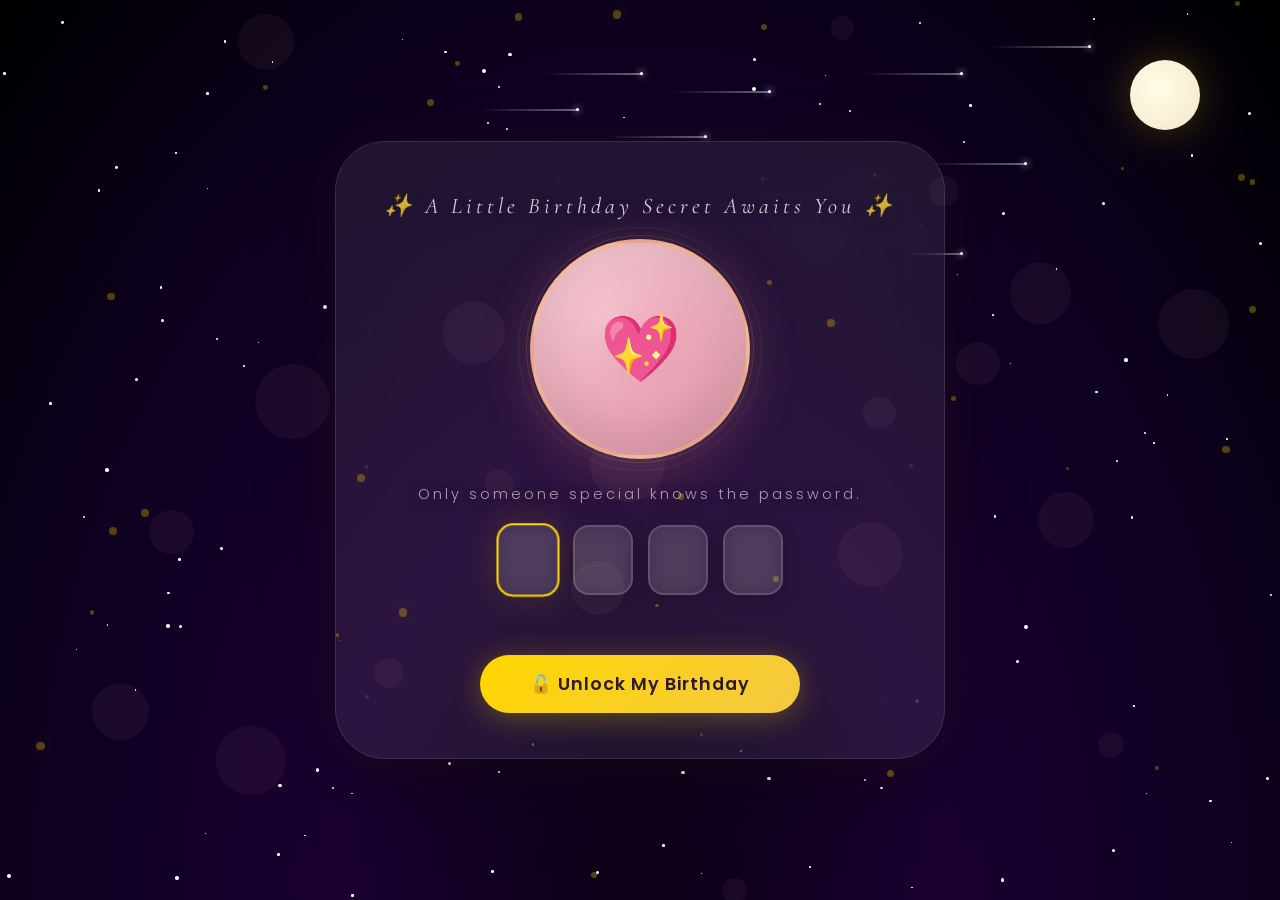
==== commit bb14415e: "Update index.html" ====
--- a/index.html
+++ b/index.html
@@ -5131,9 +5131,9 @@
     ];
 
     const videoUrls = [
-        'images/video1.MOV','images/video7.mov','images/video3.MOV','images/video4.MOV',
-        'images/video5.mov','images/video6.MOV','images/video2.MOV','images/video.MOV',
-        'images/video9.MOV','images/video10.mov','images/video11.MOV','images/video12.mov'
+        'images/video1.MOV','images/video7.mov','images/video3.mov','images/video4.MOV',
+        'images/video5.mov','images/video6.MOV','images/video2.mov','images/video.MOV',
+        'images/video9.MOV','images/video10.mov','images/video11.mov','images/video12.mov'
     ];
 
     // Preload photos via Image() — browser caches them
@@ -5586,4 +5586,4 @@
     <!-- Volume Control -->
 
 </body>
-</html>+</html>
--- a/style.css
+++ b/style.css
@@ -0,0 +1,1025 @@
+@import url('https://fonts.googleapis.com/css2?family=Coiny&family=Titan+One&display=swap');
+@import url('https://fonts.googleapis.com/css2?family=Nerko+One&family=Sriracha&display=swap');
+@import url('https://fonts.googleapis.com/css2?family=Dancing+Script:wght@700&display=swap');
+*{
+    padding: 0;
+    margin: 0;
+    box-sizing: border-box;
+}
+:root{
+    --color-pink: #feecea;
+    --color-white: #fff;
+    --color-black: #333;
+    --color-text-pink: #FF7882;
+    --color-heart: #FF7882;
+    --color-bg-letter: #fff8e4;
+    --color-border: #DACCBF;
+}
+html{
+    height: 100%;
+}
+body {
+    position: relative;
+    font-size: 16px;
+    margin: 0;
+    padding: 0;
+    height: 100%;
+    background-image:linear-gradient(var(--color-pink), var(--color-pink));
+}
+#wrapper{
+    position: relative;
+    background-color: transparent;
+    /* background-image: REMOVED - DELETE THIS LINE */
+    height:100%;
+    /* background-size: REMOVED - DELETE THIS LINE */
+    overflow: hidden;
+    z-index: 1;
+}
+.flag__birthday{
+    display: flex;
+    justify-content: space-between;
+    transform: translateY(-200px);
+    animation: translateYFlag 1.5s 1s forwards; /* Reduced from 2s to 1s */
+}
+@keyframes translateYFlag{
+    to{
+        transform: translateY(-10px);
+    }
+}
+.flag__birthday .flag__left{
+    transform: rotate(-10deg) translate(-20px,30px);
+}
+.flag__birthday .flag__right{
+    transform: rotate(10deg) translate(20px,30px) scaleX(-1);
+}
+.content{
+    width: 100%;
+    position: relative;
+    display: flex;
+    padding-top: 3rem;
+}
+.content .left, .content .right{
+    position: relative;
+    display: flex;
+    flex-direction: column;
+    justify-content: center;
+    align-items: center;
+}
+.content .left{
+    width: 40%;
+}
+.content .right{
+    width: 60%;
+}
+.left .btn{
+    transform: scale(0);
+    animation: scaleCricle 2s 10s forwards ease-in-out; /* Reduced from 16s to 10s */
+}
+#btn__letter{
+    position: relative;
+    margin-top: 30px;
+    background-color: var(--color-text-pink);
+    outline: none;
+    padding: 5px 15px;
+    font-size: 1rem;
+    border-radius: 50px;
+    border: 3px solid var(--color-black);
+    font-family: "Sriracha", cursive;
+    display: flex;
+    align-items: center;
+    justify-content: center;
+    cursor: pointer;
+    z-index: 2;
+    transform: scale(1);
+    transition: all .5s ease-in-out;
+}
+#btn__letter:active{
+    transform: scale(0.7);
+}
+#btn__letter i{
+    margin-left: 5px;
+}
+#btn__letter:hover{
+    border-color: var(--color-heart);
+    background-color: var(--color-heart);
+    color: #fff;
+    box-shadow: rgba(0, 0, 0, 0.24) 0px 3px 8px;
+}
+
+#btn__letter:hover i{
+    animation: rotateHeart 1s infinite linear;
+}
+@keyframes rotateHeart{
+    0%,50%, 100%{
+        transform: rotate(0deg);
+    }
+    25%{
+        transform: rotate(12deg);
+    }
+    75%{
+        transform: rotate(-12deg);
+    }
+}
+.title{
+    position: relative;
+    width: 100%;
+    display: flex;
+    justify-content: center;
+    font-family: "Titan One", sans-serif;
+    font-size: 3rem;
+    flex-direction: column;
+    perspective: 1000px;
+}
+.title .happy, .title .birthday{
+    position: relative;
+    text-shadow: 4px 4px var(--color-black), 
+                -4px 4px var(--color-black), 
+                4px -4px var(--color-black), 
+                -4px -4px var(--color-black), 
+                4px 8px 0 var(--color-black);
+    font-weight: bold;
+    display: flex;
+    justify-content: center;
+}
+.title .happy{
+    color: var(--color-white);
+}
+.title .happy span, .title .birthday span{
+    transform: translateY(50px);
+    opacity: 0;
+    visibility: hidden;
+    animation: txtTranslateY .5s var(--t) forwards;
+}
+@keyframes txtTranslateY{
+    100%{
+        transform: translateY(0);
+        opacity: 1;
+        visibility: visible;
+    }
+}
+.title .birthday{
+    color: var(--color-text-pink);
+}
+
+.title .hat{
+    position: absolute;
+    right: 45px;
+    top: -350px;
+    transform: rotate(-40deg);
+    z-index: -1;
+    animation: topHat 3s 4s forwards ease; /* Reduced from 4s to 3s, 7s to 4s */
+}
+@keyframes topHat{
+    20%, 30%{
+        top: -30px;
+        transform-origin: left;
+        transform: rotate(-40deg);
+    }
+    35%, 100%{
+        top: -30px;
+        transform: rotate(0deg);
+    }
+}
+.date__of__birth, .name{
+    display: flex;
+    justify-content:space-around;
+    align-items: center;
+    background-color: var(--color-text-pink);
+    border-radius: 50px;
+    margin-top: 20px;
+    font-family: "Sriracha", cursive;
+    
+}
+.date__of__birth{
+    border: 3px solid var(--color-black);
+    position: relative;
+    transform: translateY(-100px);
+    z-index: -1;
+    opacity: 0;
+    visibility: hidden;
+    width: 0px;
+    animation: dateOfBirth 4s 5s forwards; /* Reduced from 5s to 4s, 9s to 5s */
+}
+@keyframes dateOfBirth{
+    20%,40%{
+        width: 0px;
+        height: 0;
+        transform: translateY(0px);
+        opacity: 1;
+        visibility: visible;
+    }
+    45%{
+        transform: translateY(0px);
+        opacity: 1;
+        visibility: visible;
+        width: 300px;
+        height: 0px;
+    }
+    50%,100%{
+        transform: translateY(0px);
+        opacity: 1;
+        visibility: visible;
+        width: 300px;
+        height: 50px;
+    }
+}
+.name{
+    position: absolute;
+    padding: 0px 20px;
+    bottom: -20px;
+    border: 3px solid var(--color-black);
+    font-family: 'Dancing Script', cursive;
+}
+.date__of__birth span, .name span{
+    font-weight: bold;
+    margin: 0px 40px;
+}
+.date__of__birth span{
+    font-size: 1.2rem;
+}
+.name span{
+    font-size: 1.7rem;
+}
+.right .box__account{
+    position: relative;
+    transform: translateY(700px);
+    animation: topBoxImage 6s 4s forwards ease-in; /* Reduced from 8s to 6s, 7s to 4s */
+}
+@keyframes topBoxImage{
+    to{
+        transform: translateY(0);
+    }
+}
+.content .right .image{
+    position: relative;
+    width: 400px;
+    height: 400px;
+    border-radius: 50%;
+    overflow: hidden;
+    display: flex;
+    align-items: center;
+    border: 6px solid var(--color-black);
+}
+.content .right .image img{
+    width: 100%;
+    object-fit: cover;
+
+}
+.cricle{
+    position: absolute;
+    top: 20px;
+    right: 50px;
+    display: flex;
+    justify-content: center;
+    align-items: center;
+    transform: scale(0);
+    animation: scaleCricle 2.5s 9s forwards ease-in-out; /* Reduced from 3s to 2.5s, 15s to 9s */
+}
+@keyframes scaleCricle {
+    0%{
+        transform: scale(0);
+    }
+    10%{
+        transform: scale(1.3);
+    }
+    20%{
+        transform: scale(0.7);
+    }
+    30%,100%{
+        transform: scale(1);
+    }
+
+}
+.text__cricle{
+    width: 100px;
+    height: 100px;
+    background-color: var(--color-text-pink);
+    border-radius: 50%;
+    border: 5px solid var(--color-black);
+    display: flex;
+    justify-content: center;
+    align-items: center;
+    animation: rotateCricle 5s linear infinite;
+}
+@keyframes rotateCricle{
+    to{
+        transform: rotate(360deg);
+    }
+}
+.text__cricle span{
+    top: 0%;
+    left: 50%;
+    position: absolute;
+    color: var(--color-black);
+    transform: rotate(calc(var(--i) * 24deg));
+    transform-origin: 0 45px;
+    font-family: "Sriracha", cursive;
+    text-transform: uppercase;
+    font-size: 0.7rem;
+}
+.fa-heart{
+    color: var(--color-heart);
+    filter: drop-shadow(0 0 3px var(--color-heart));
+    animation: scaleHeart 1s infinite linear;
+}
+.cricle .fa-heart{
+    position: absolute;
+    transform: scale(0.85);
+}
+@keyframes scaleHeart{
+    50%{
+        transform: scale(1.2);
+    }
+}
+.right .balloon_one{
+    position: absolute;
+    top: -70px;
+    left: -70px;
+    animation: balloon1 2s infinite linear;
+}
+@keyframes balloon1{
+    0%, 50%,100%{
+        transform-origin: bottom right;
+        transform: rotate(0deg);
+    }
+    25%{
+        transform-origin: bottom right;
+        transform: rotate(3deg);
+    }
+    75%{
+        transform-origin: bottom right;
+        transform: rotate(-3deg);
+    }
+}
+.right .balloon_two{
+    position: absolute;
+    top: 170px;
+    right: -65px;
+    z-index: -1;
+    transform: rotate(10deg);
+    animation: balloon2 2s infinite linear;
+}
+@keyframes balloon2 {
+    0%,50%,100%{
+        transform-origin: bottom left;
+        transform: rotate(10deg);
+    }
+    25%{
+        transform-origin: bottom left;
+        transform: rotate(7deg);
+    }
+    75%{
+        transform-origin: bottom left;
+        transform: rotate(13deg);
+    }
+}
+
+.decorate_star{
+    position: absolute;
+    transform: scale(0);
+    background-color: var(--color-black);
+    clip-path: polygon(0 50%, 35% 35%, 50% 0, 65% 35%, 100% 50%, 65% 65%, 50% 100%, 35% 65%);
+    animation: scaleCricle 2.5s var(--t) forwards, 
+            scaleStar 2s 10s infinite ease-in-out; /* Reduced from 16s to 10s */
+}
+.decorate_star.star1{
+    width: 20px;
+    height: 20px;
+    top: 75px;
+    left: 300px;
+}
+.decorate_star.star2{
+    width: 15px;
+    height: 20px;
+    top: 35px;
+    right: 360px;
+}
+.decorate_star.star3{
+    width: 14px;
+    height: 14px;
+    top: 290px;
+    left: 630px;
+}
+.decorate_star.star4{
+    width: 18px;
+    height: 18px;
+    bottom: 60px;
+    left: 35px;
+}
+.decorate_star.star5{
+    width: 16px;
+    height: 18px;
+    bottom: 140px;
+    left: 500px;
+}
+@keyframes scaleStar {
+    25%{
+        transform: scale(0.8);
+    }
+    50%{
+        transform: scale(1.1);
+    }
+}
+.decorate_bottom{
+    position: absolute;
+    right: 0;
+    bottom: -10px;
+}
+.decorate_flower--one{
+    position: absolute;
+    top: 250px;
+    left: 50px;
+    transform: scale(0);
+    animation: scaleCricle 2.5s var(--t) forwards ease-in-out;
+}
+.decorate_flower--two{
+    position: absolute;
+    top: 225px;
+    left: 540px;
+    transform: scale(0);
+    animation: scaleCricle 2.5s var(--t) forwards ease-in-out;
+}
+.decorate_flower--three{
+    position: absolute;
+    top: 150px;
+    right: 235px;
+    transform: scale(0);
+    animation: scaleCricle 2.5s var(--t) forwards ease-in-out;
+}
+.smiley__icon{
+    position: absolute;
+    bottom: 180px;
+    left: 600px;
+    transform: scale(0);
+    animation: scaleCricle 2.5s 9s forwards ease-in-out; /* Reduced from 3s to 2.5s, 15s to 9s */
+}
+
+
+.box__letter{
+    position: fixed;
+    top: 0;
+    left: 0;
+    background-color: rgba(0,0,0,.5);
+    width: 100%;
+    height: 100%;
+    z-index: 10;
+    display: none;
+}
+.box__letter .letter__border{
+    position: absolute;
+    width: 55vw;
+    height: 450px;
+    background-color: var(--color-white);
+    border-radius: 27px;
+    padding: 17px;
+    box-shadow: rgba(0, 0, 0, 0.24) 0px 3px 8px;
+    top: 50%;
+    left: 50%;
+    transform: translate(-50%,-50%);
+    display: none;
+}
+.letter__border .close{
+    position: absolute;
+    right: -10px;
+    top: -10px;
+    width: 30px;
+    height: 30px;
+    background-color: var(--color-white);
+    border-radius: 50%;
+    display: flex;
+    justify-content: center;
+    align-items: center;
+    box-shadow: rgba(99, 99, 99, 0.2) 0px 2px 8px 0px;
+    cursor: pointer;
+}
+.letter__border .letter{
+    width: 100%;
+    height: 100%;
+    background-color: var(--color-bg-letter);
+    border-radius: 10px;
+    padding-top: 15px;
+}
+.letter__border .letter .title__letter{
+    text-align: center;
+    font-family: 'Dancing Script', cursive;
+    font-weight: bold;
+    font-size: 2.4rem;
+}
+.title__letter .fa-solid{
+    margin-left: 5px;
+    font-size: 1.3rem;
+}
+.letter__border .letter .content__letter{
+    position: relative;
+    width: 100%;
+    height: 100%;
+    display: flex;
+    padding-top: 1.5rem;
+    padding-bottom: 70px;
+}
+.letter__border .letter .content__letter .left{
+    position: relative;
+    width: 50%;
+    height: 100%;
+    padding: 1.7rem;
+    border-right: 3px solid var(--color-border);
+}
+.content__letter .left #heart__letter{
+    opacity: 0;
+    width: 100%;
+}
+#heart__letter.animationOp{
+    animation: opacityHeart 1s 1s forwards;
+}
+@keyframes opacityHeart{
+    to{
+        opacity: 1;
+    }
+}
+.content__letter .left .heart{
+    position: absolute;
+    opacity: 0;
+}
+.content__letter .left .heart.animation{
+    animation: scaleHeartLetter 1s var(--t) infinite ease-in-out;
+}
+@keyframes scaleHeartLetter{
+    0%{
+        opacity: 1;
+        transform: scale(0);
+    }
+    10%{
+        opacity: 1;
+        transform: scale(1.3);
+    }
+    20%{
+        opacity: 1;
+        transform: scale(0.7);
+    }
+    30%,100%{
+        opacity: 1;
+        transform: scale(1);
+    }
+    
+}
+.content__letter .left .heart_1{
+    top: 90px;
+    left: 30px;
+}
+.content__letter .left .heart_2{
+    top: 20px;
+    right: 70px;
+}
+.content__letter .left .heart_3{
+    bottom: 50px;
+    left: 145px;
+}
+.content__letter .left .heart_4{
+    top: 140px;
+    right: 35px;
+}
+.content__letter .right{
+    position: relative;
+    width: 50%;
+}
+.content__letter .right .love__img{
+    opacity: 0;
+    position: absolute;
+    right: 20px;
+    top: -100px;
+}
+.love__img.animationOp{
+    animation: opacityHeart 1s 1s forwards;
+}
+.content__letter .right .text__letter{
+    margin-top: 60px;
+    padding: 20px 15px 10px 15px;
+    font-family: 'Dancing Script', cursive;
+    font-size: 1.3rem;
+}
+.content__letter .right #mewmew{
+    position: absolute;
+    bottom: 0;
+    right: 0;
+    opacity: 0;
+}
+#mewmew.animationOp{
+    animation: opacityHeart 1s 1s forwards;
+}
+
+
+#copy {
+    position: fixed;
+    bottom: 12px;
+    left: 50%;
+    transform: translateX(-50%);
+    font-size: 1rem;
+}
+
+#copy a {
+    text-decoration: none;
+    color: #191919d7;
+}
+
+#copy p {
+    color: #4275ff;
+    text-align: center;
+    font-weight: 700;
+    cursor: pointer;
+}
+
+
+
+@media screen and (max-width: 658px)   {
+
+    .flag__birthday .flag__left {
+        transform: rotate(-10deg) translate(-119px,3px);
+    }
+
+    .flag__birthday .flag__right {
+        transform: rotate(10deg) translate(-106px,39px) scaleX(-1);
+    }
+
+    .content {
+        width: 100%;
+        position: relative;
+        display: flex;
+        flex-direction: column;
+        justify-content: center;
+        gap: 25px;
+        align-items: center;
+        padding-top: 2rem;
+    }
+
+    .title {
+        position: relative;
+        width: 100%;
+        display: flex;
+        justify-content: center;
+        font-family: "Titan One", sans-serif;
+        font-size: 1.5rem;
+        letter-spacing: 8px;
+        flex-direction: column;
+        perspective: 1000px;
+    }
+
+    #btn__letter {
+        position: relative;
+        margin-top: 17px;
+        width: 209px;
+        background-color: var(--color-text-pink);
+        outline: none;
+        padding: 6px 4px;
+        font-size: 1rem;
+        border-radius: 50px;
+        border: 3px solid var(--color-black);
+        font-family: "Sriracha", cursive;
+        display: flex;
+        align-items: center;
+        justify-content: center;
+        cursor: pointer;
+        z-index: 2;
+        /* transform: scale(1); */
+        transition: all .5s ease-in-out;
+    }
+
+    .cricle {
+        position: absolute;
+        top: 10px;
+        right: -54px;
+        display: flex;
+        justify-content: center;
+        align-items: center;
+        transform: scale(0);
+        animation: scaleCricle 2.5s 9s forwards ease-in-out;
+    }
+
+    .title .hat {
+        position: absolute;
+        right: -98px;
+        top: -51px !important;
+        transform: rotate(-40deg);
+        z-index: -1;
+        animation: topHat 3s 4s forwards ease;
+    }
+
+    .box__letter .letter__border {
+        position: absolute;
+        width: 90vw;
+        height: 315px;
+        background-color: var(--color-white);
+        border-radius: 27px;
+        padding: 17px;
+        box-shadow: rgba(0, 0, 0, 0.24) 0px 3px 8px;
+        top: 50%;
+        left: 50%;
+        transform: translate(-50%,-50%);
+        display: none;
+    }
+
+    .letter__border .letter {
+        width: 100%;
+        height: 100%;
+        background-color: var(--color-bg-letter);
+        border-radius: 10px;
+        padding-top: 15px;
+    }
+
+    .letter__border .letter .title__letter {
+        text-align: center;
+        font-family: 'Dancing Script', cursive;
+        font-weight: bold;
+        font-size: 1.4rem;
+    }
+
+    .letter__border .letter .content__letter {
+        position: relative;
+        width: 100%;
+        height: 100%;
+        display: flex;
+        padding-top: .7rem;
+        padding-bottom: 70px;
+    }
+
+    .content__letter .right .text__letter {
+        margin-top: -14px;
+        padding: 20px 15px 10px 15px;
+        font-family: 'Dancing Script', cursive;
+        font-size: .8rem;
+    }
+
+    .content__letter .right .love__img {
+        opacity: 0;
+        position: absolute;
+        right: 126px;
+        top: 167px;
+    }
+
+    .love__img img {
+ 
+            width: 84px;
+
+    }
+
+    .content .right .image {
+        position: relative;
+        width: 200px;
+        height: 200px;
+        border-radius: 50%;
+        overflow: hidden;
+        display: flex;
+        align-items: center;
+        border: 6px solid var(--color-black);
+    }
+
+    .name {
+        position: absolute;
+        padding: 0px 3px;
+        bottom: -6px;
+        border: 3px solid var(--color-black);
+    }
+
+    .name span {
+        font-size: 1rem;
+    }
+
+    .right .balloon_one {
+        position: absolute;
+        top: 10px;
+        left: -77px;
+        animation: balloon1 2s infinite linear;
+    }
+
+    .right .balloon_one img{
+        width: 76px !important;
+    }
+
+
+}
+
+
+
+
+
+
+
+.boxMail{
+    position: fixed;
+    background: rgb(0, 0, 0, 0.8);
+    width: 100%;
+    height: 100%;
+    opacity: 0;
+    top: 0;
+    display: flex;
+    justify-content: center;
+    align-items: center;
+    transform: scale(0.3);
+    visibility: hidden;
+    transition: all 0.5s;
+    z-index: 100000000;
+}
+.boxMail.active{
+    opacity: 1;
+    visibility: visible;
+    transform: scale(1);
+}
+.boxMail .boxMail-container{
+    position: absolute;
+    width: 750px;
+    height: 500px;
+    display: flex;
+    margin: 0;
+    transform: scale(0.9);
+    -webkit-perspective: 2000px;
+    perspective: 2000px;
+    transition: all 0.5s;
+}
+.boxMail .boxMail-container:hover{
+    transform: rotate(-5deg);
+    filter: drop-shadow(0 0 10px #FF7882);
+}
+.boxMail .boxMail-container:hover .card1{
+    transform: translate(-187px, -250px) rotateY(-140deg);
+}
+.boxMail .boxMail-container .card1,
+.boxMail .boxMail-container .card2{
+    position: absolute;
+    width: 100%;
+    height: 100%;
+    top: 50%;
+    left: 50%;
+    transform: translate(-50%, -50%);
+    border: 1px solid black;
+}
+.boxMail .boxMail-container .card1 {
+    position: absolute;
+    width: 50%;
+    height: 100%;
+    background: linear-gradient(to right, #FF7882, #FF7882 63%);
+    color: white;
+    display: flex;
+    justify-content: center;
+    align-items: center;
+    flex-direction: column;
+}
+.boxMail-container .card1{
+    z-index: 1;
+    -webkit-transform-style: preserve-3d;
+    transform-style: preserve-3d;
+    transform-origin: left;
+    transition: all 1s ease-in-out;
+}
+.boxMail .boxMail-container .card1 .userImg{
+    position: relative;
+    width: 80px;
+    height: 80px;
+    background-color: white;
+    border-radius: 50%;
+    overflow: hidden;
+    border: 2px solid white;
+    cursor: pointer;
+    margin-bottom: 20px;
+}
+.boxMail .boxMail-container .card1 .userImg img{
+    position: absolute;
+    object-fit: cover;
+    width: calc(100%);
+    height: calc(100%);
+}
+.boxMail .boxMail-container .card1 h3{
+    font-family: 'Dancing Script', cursive;
+    font-size: 40px;
+    text-transform: uppercase;
+    width: 80%;
+    text-align: center;
+    line-height: 1.5;
+    letter-spacing: 5px;
+    transform: rotate(-5deg);
+    text-shadow: 0 0 5px white,
+                0 0 10px white;
+}
+.boxMail .boxMail-container .card2{
+    position: relative;
+    width: 50%;
+    height: 100%;
+    background: linear-gradient(to right, #e0e0e0, #ffffff 30%);
+    -webkit-transform-style: preserve-3d;
+    transform-style: preserve-3d;
+    transform-origin: left;
+    transition: all 1s;
+}
+.boxMail .boxMail-container .card2 .card2-content {
+    width: 100%;
+    height: 100%;
+    position: relative;
+    background-color: #FF7882;
+    transition: all 1s;
+    overflow: hidden;
+    font-family: "Inter", serif;
+    color: #fff;
+}
+.boxMail .boxMail-container:hover .card2-content{
+    transform: translate(20px, 20px);
+    box-shadow: -1px -1px 5px rgb(0, 0, 0, 0.4);
+}
+.boxMail .boxMail-container .card2 h3{
+    font-family: 'Dancing Script', cursive;
+    padding: 20px 0px 10px 60px;
+    opacity: 0;
+    visibility: hidden;
+    font-size: 25px;
+    text-shadow: 0 0 8px #FF7882;
+}
+.boxMail .boxMail-container .card2:hover h3{
+    animation: texth3 3s forwards;
+    animation-delay: 2s;
+    transition: 1s;
+}
+@keyframes texth3{
+    0%{
+        opacity: 1;
+        visibility: visible;
+        padding: 20px 0px 10px 60px;
+    }
+    100%{
+        opacity: 1;
+        visibility: visible;
+        padding: 20px 0px 10px 152px; 
+    }
+}
+.boxMail .boxMail-container .card2 h2{
+    font-family: 'Dancing Script', cursive;
+    padding: 0px 20px;
+    text-indent: 20px;
+    font-size: 22px;
+    opacity: 0;
+}
+.boxMail .boxMail-container .card2:hover h2{
+    animation: texth2 2s forwards;
+    animation-delay: 4s;
+    transition: 1s;
+}
+@keyframes texth2{
+    0%{
+        opacity: 0;
+    }
+    100%{
+        opacity: 1;
+    }
+}
+.boxMail .boxMail-container .card2 .card2-content .imageCute2{
+    position: absolute;
+    top: 5px;
+    left: 20px;
+    opacity: 0;
+    transition: 1s;
+}
+.boxMail .boxMail-container .card2 .card2-content:hover .imageCute2{
+    animation: cute3 1s linear infinite,
+                cute4 3s 2s forwards;
+    animation-delay: 2s;
+    transition: 1s;
+}
+@keyframes cute3{
+    0%{
+        opacity: 1;
+        transform: rotate(0deg);
+    }
+    25%{
+        opacity: 1;
+        transform: rotate(5deg);
+    }
+    50%{
+        opacity: 1;
+        transform: rotate(0deg);
+    }
+    75%{
+        opacity: 1;
+        transform: rotate(-5deg);
+    }
+    100%{
+        opacity: 1;
+        transform: rotate(0deg);
+    }
+}
+@keyframes cute4{
+    0%{
+        left: 20px;
+    }
+    100%{
+        left: 100px;
+    }
+}
+.boxMail .boxMail-container .card2 .card2-content .imageCute2 img{
+    width: 40px;
+}
+.boxMail .fa-xmark{
+    position: fixed;
+    top: 0;
+    right: 0;
+    font-size: 30px;
+    padding: 10px 25px;
+    cursor: pointer;
+    color: white;
+    z-index: 10000000000000000;
+}
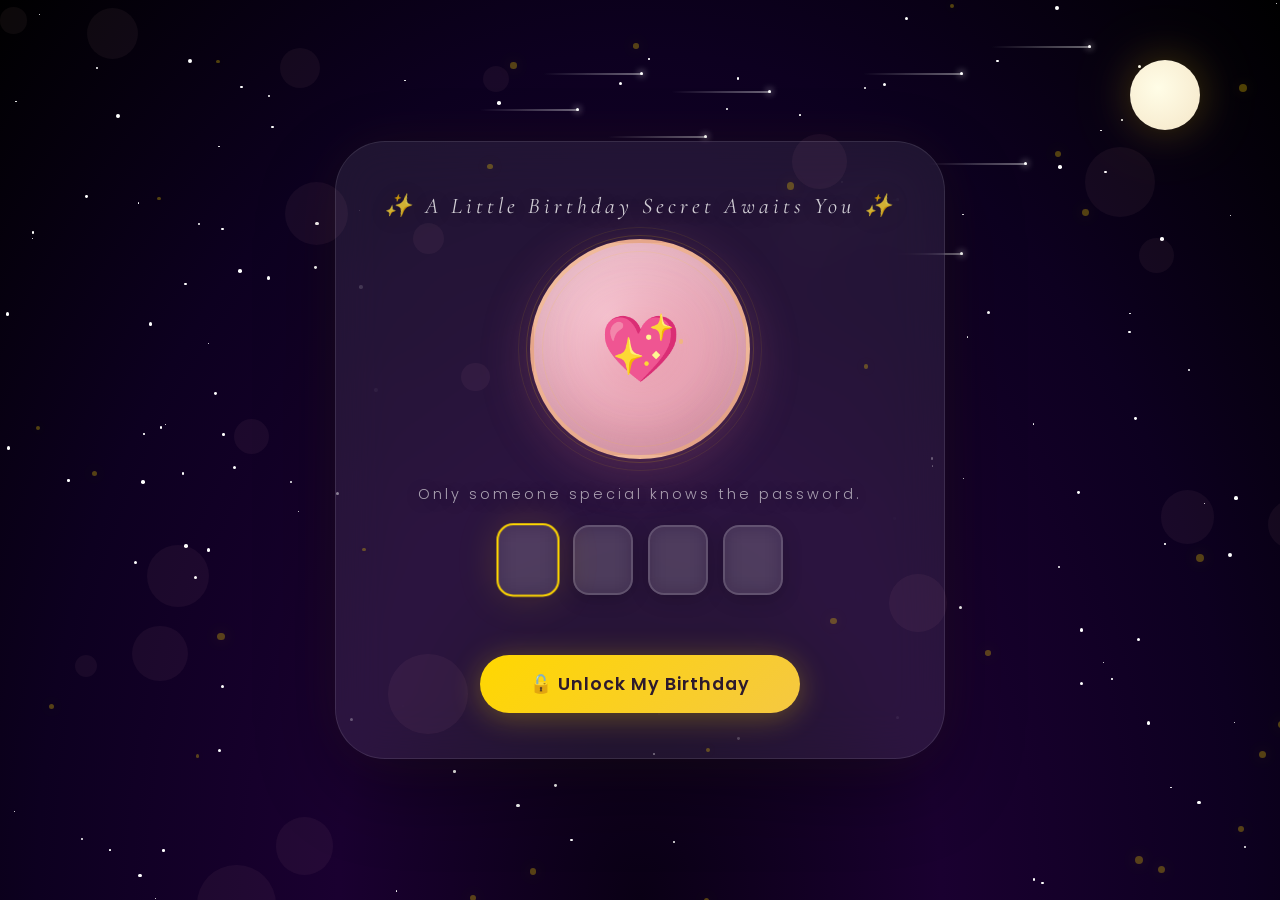
==== commit afd7a250: "Update index.html" ====
--- a/index.html
+++ b/index.html
@@ -5131,9 +5131,9 @@
     ];
 
     const videoUrls = [
-        'images/video1.MOV','images/video7.mov','images/video3.mov','images/video4.MOV',
-        'images/video5.mov','images/video6.MOV','images/video2.mov','images/video.MOV',
-        'images/video9.MOV','images/video10.mov','images/video11.mov','images/video12.mov'
+        'images/video1.MOV','images/video7.mov','images/video3.mp4','images/video4.MOV',
+        'images/video5.mov','images/video6.MOV','images/video2.mp4','images/video.MOV',
+        'images/video9.MOV','images/video10.mov','images/video11.mp4','images/video12.mov'
     ];
 
     // Preload photos via Image() — browser caches them
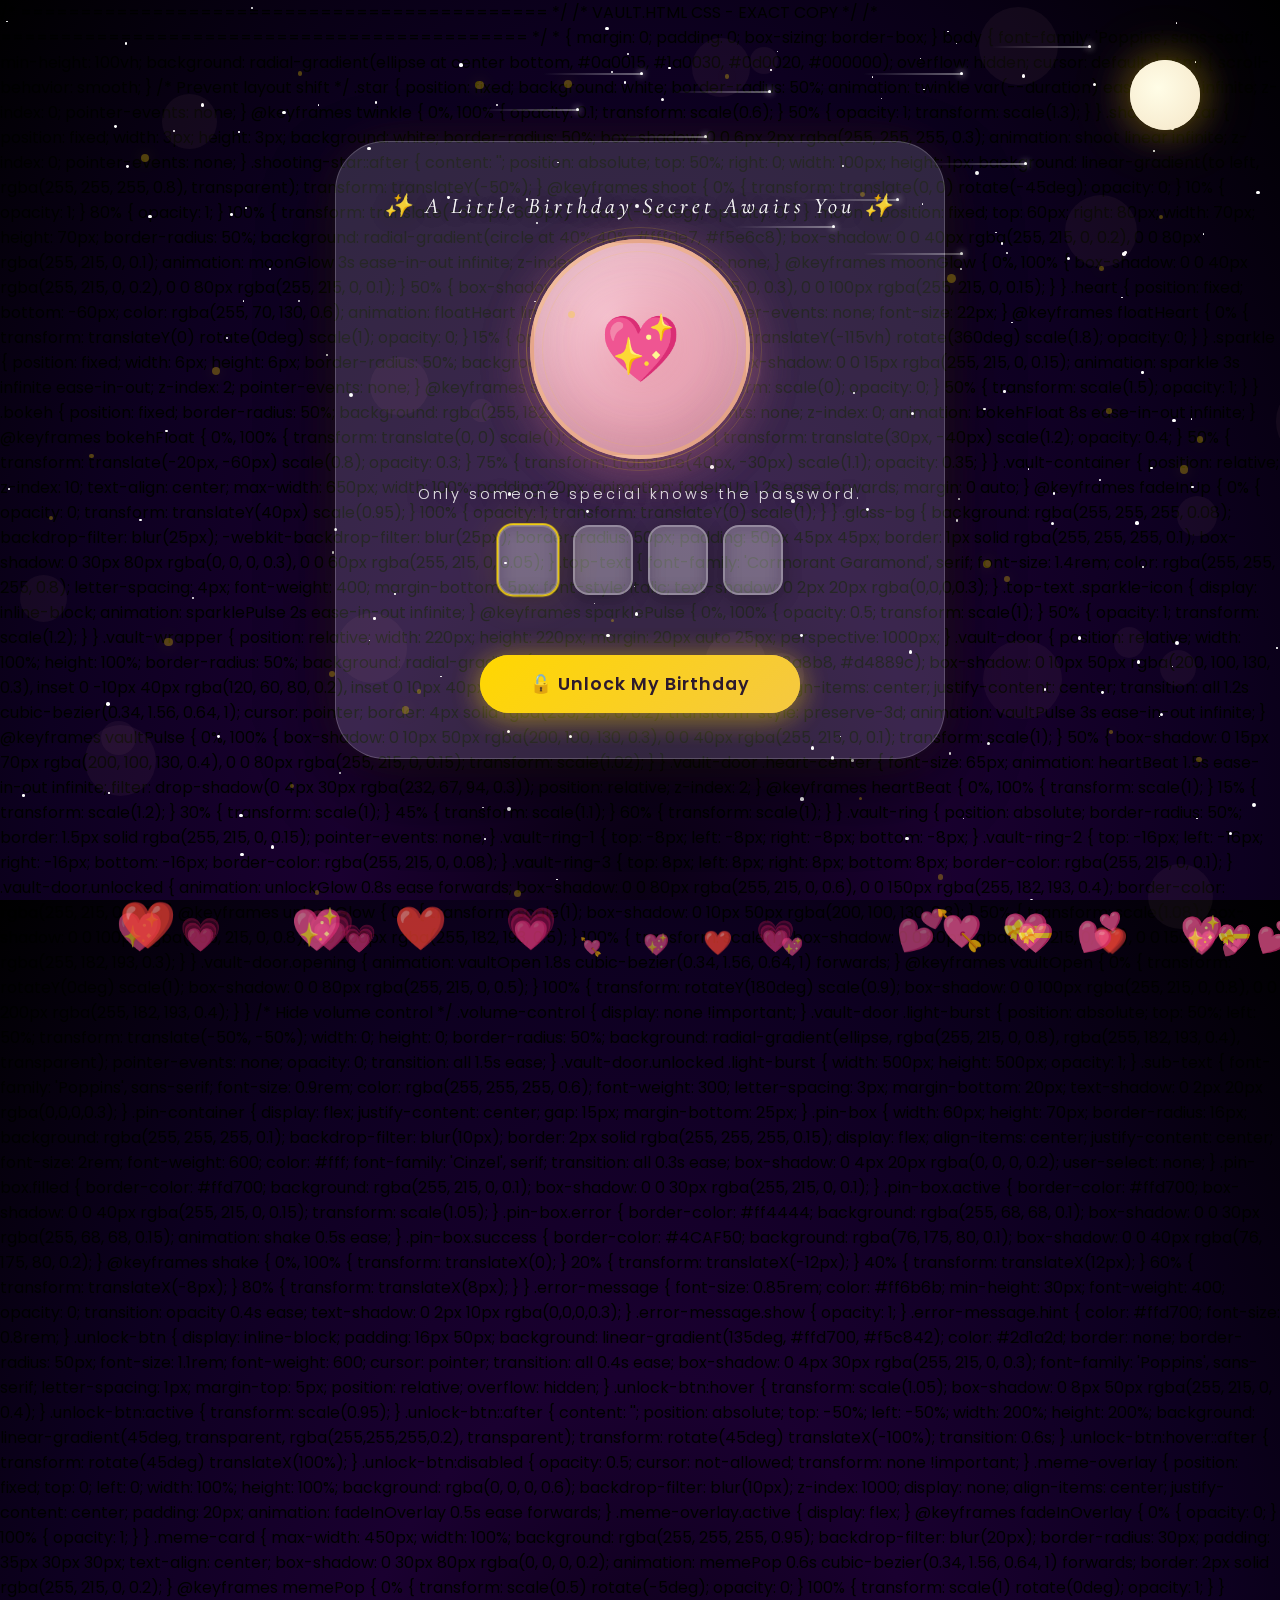
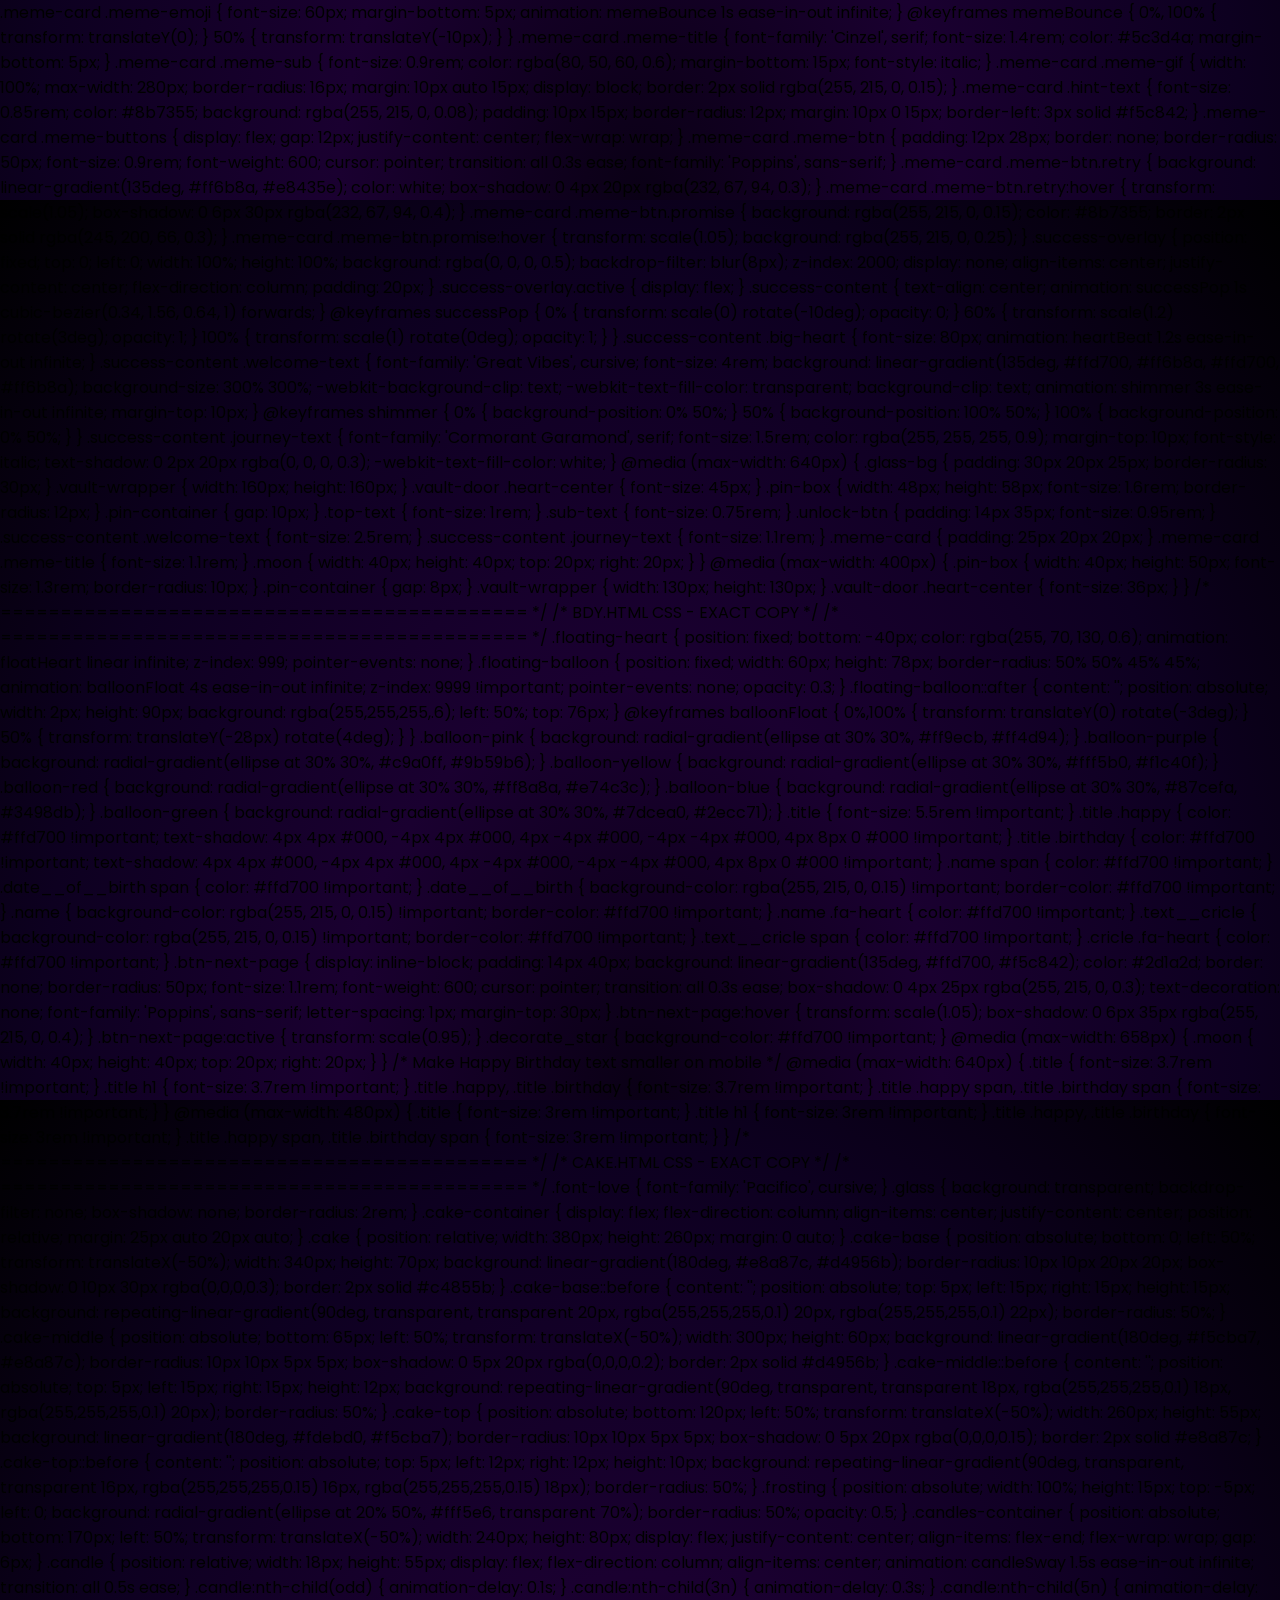
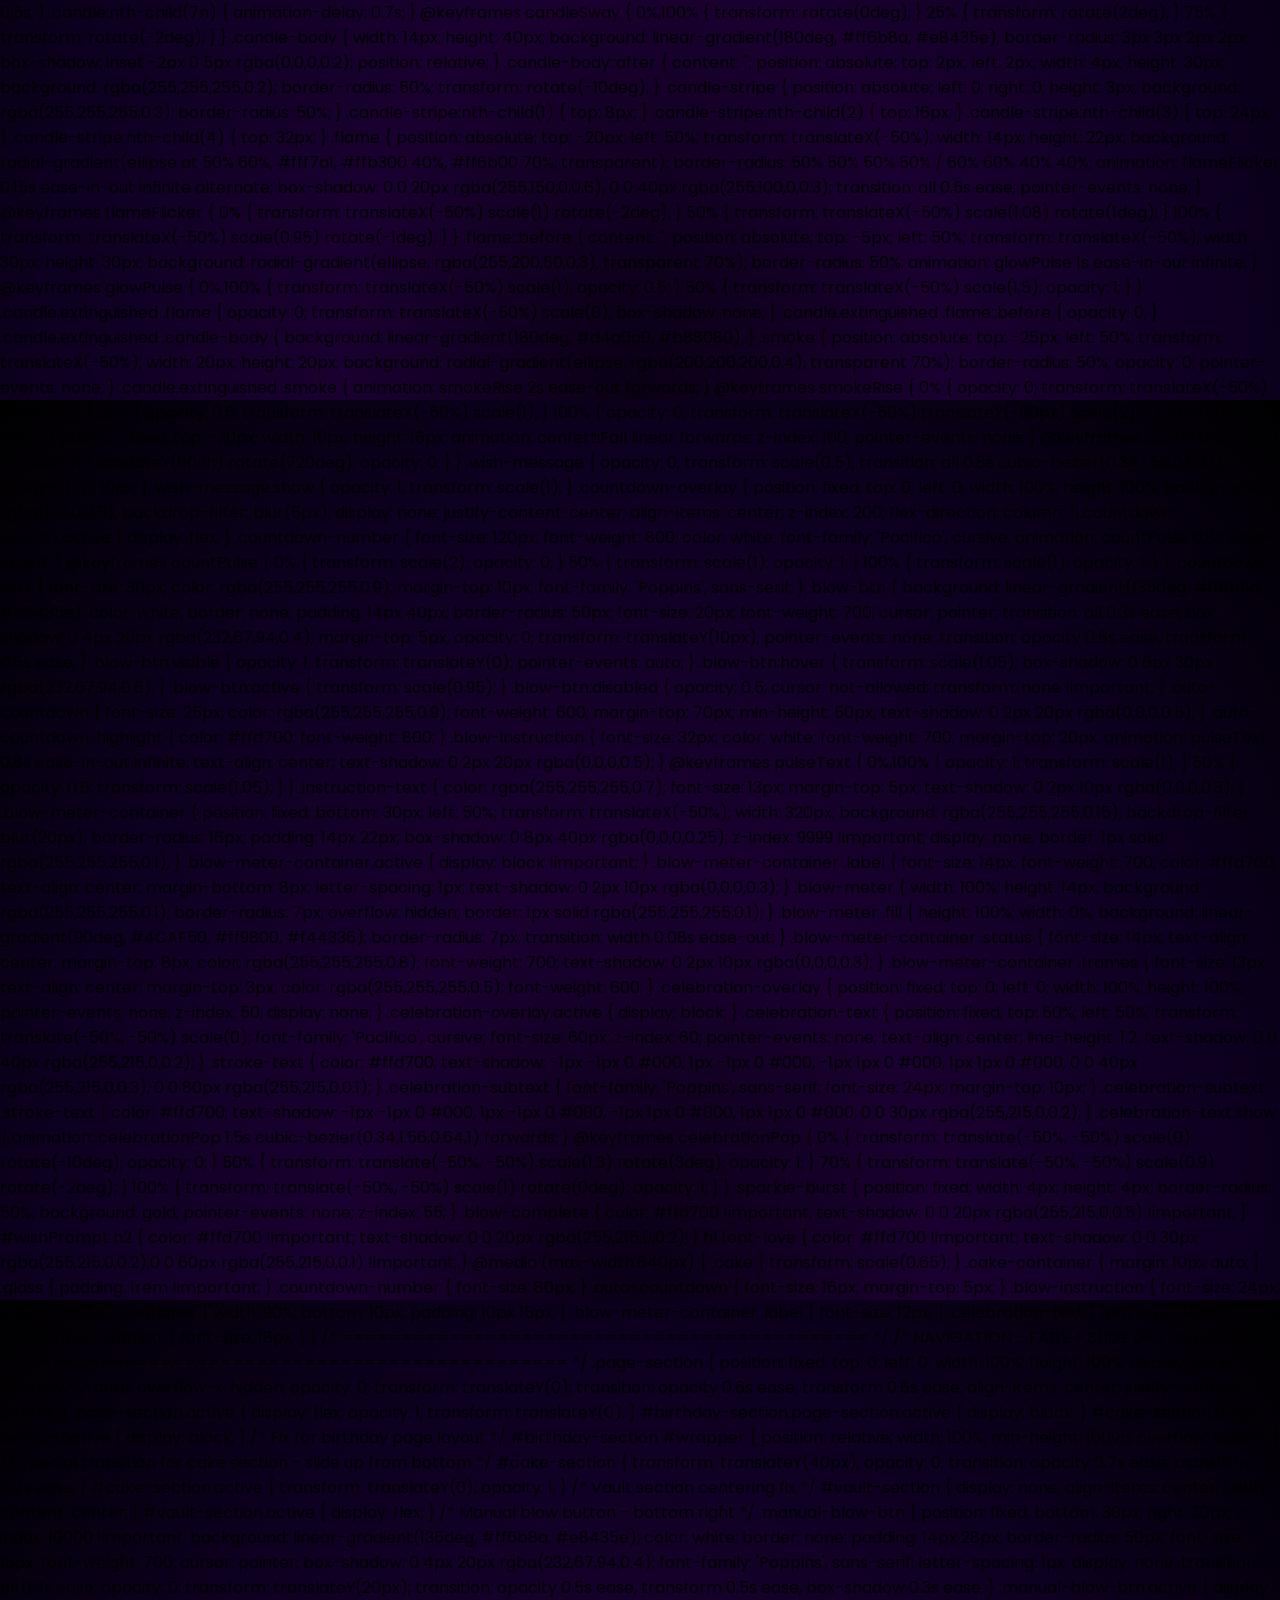
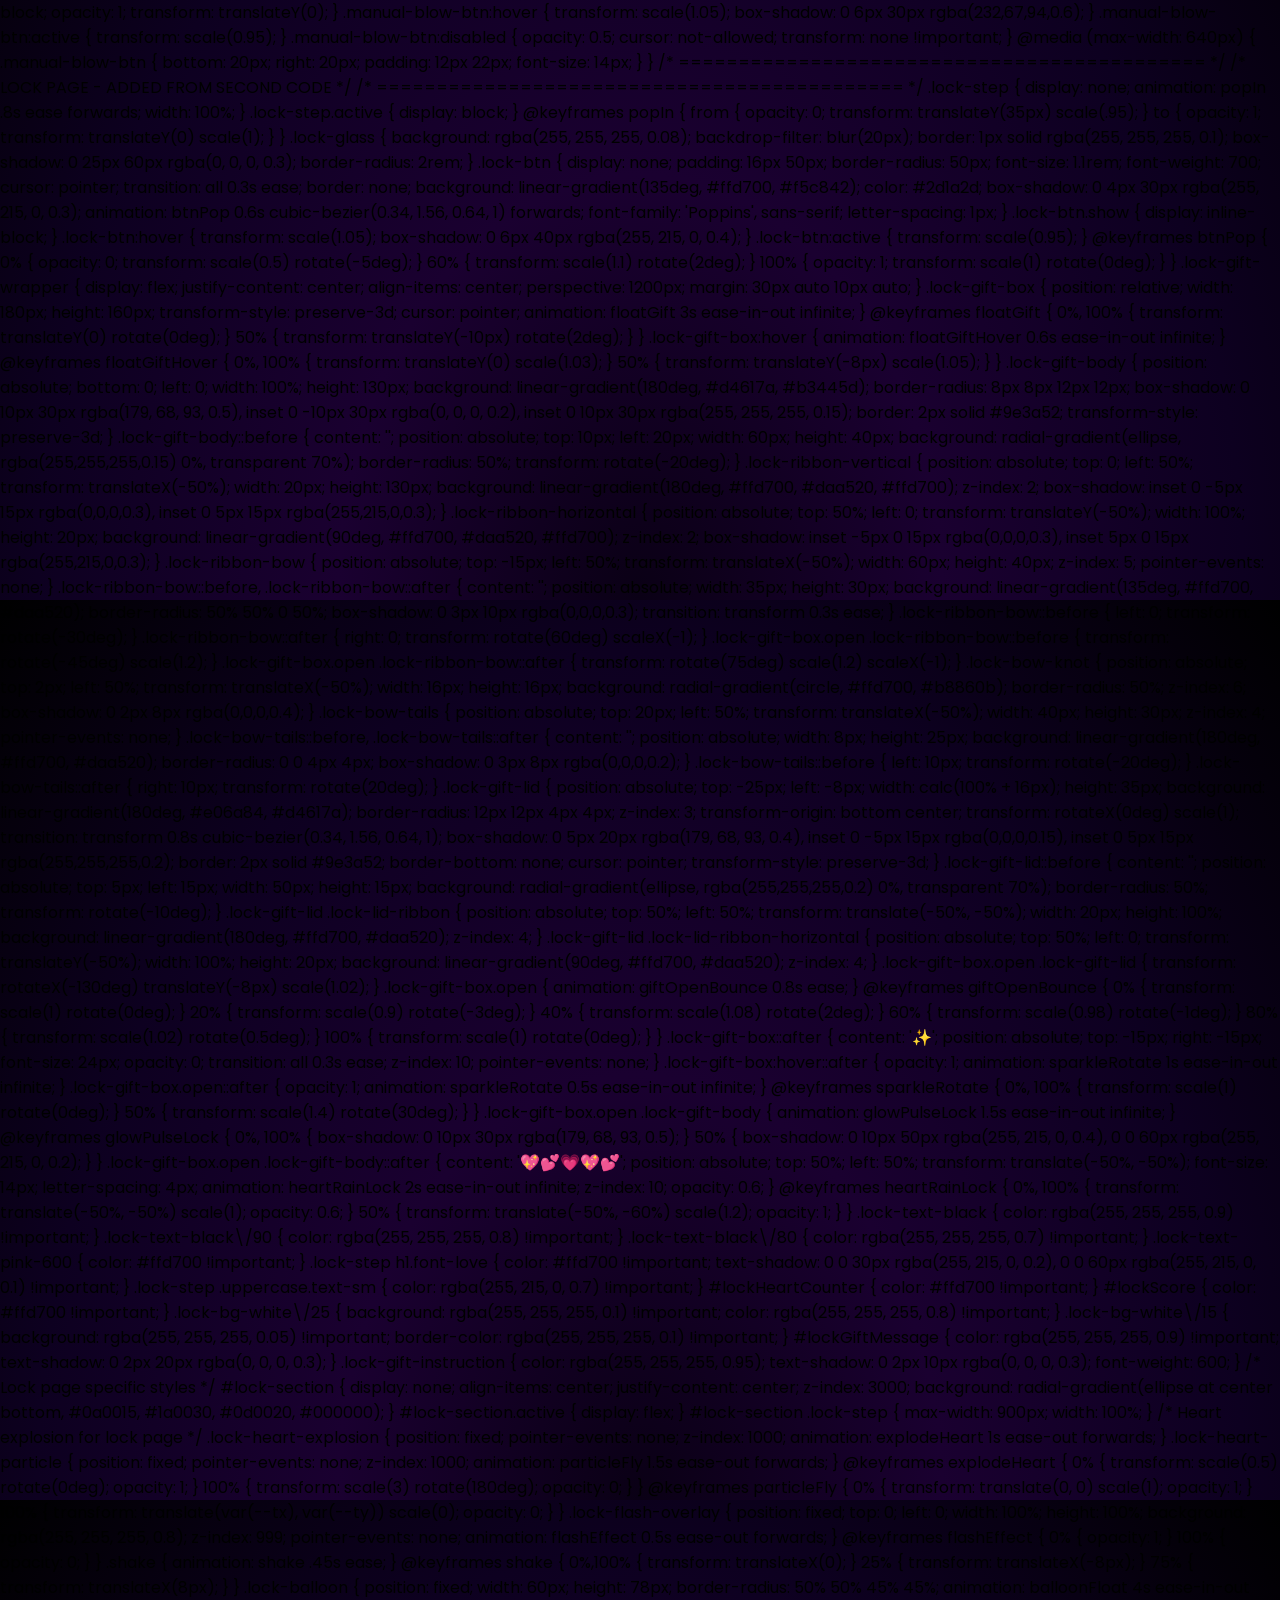
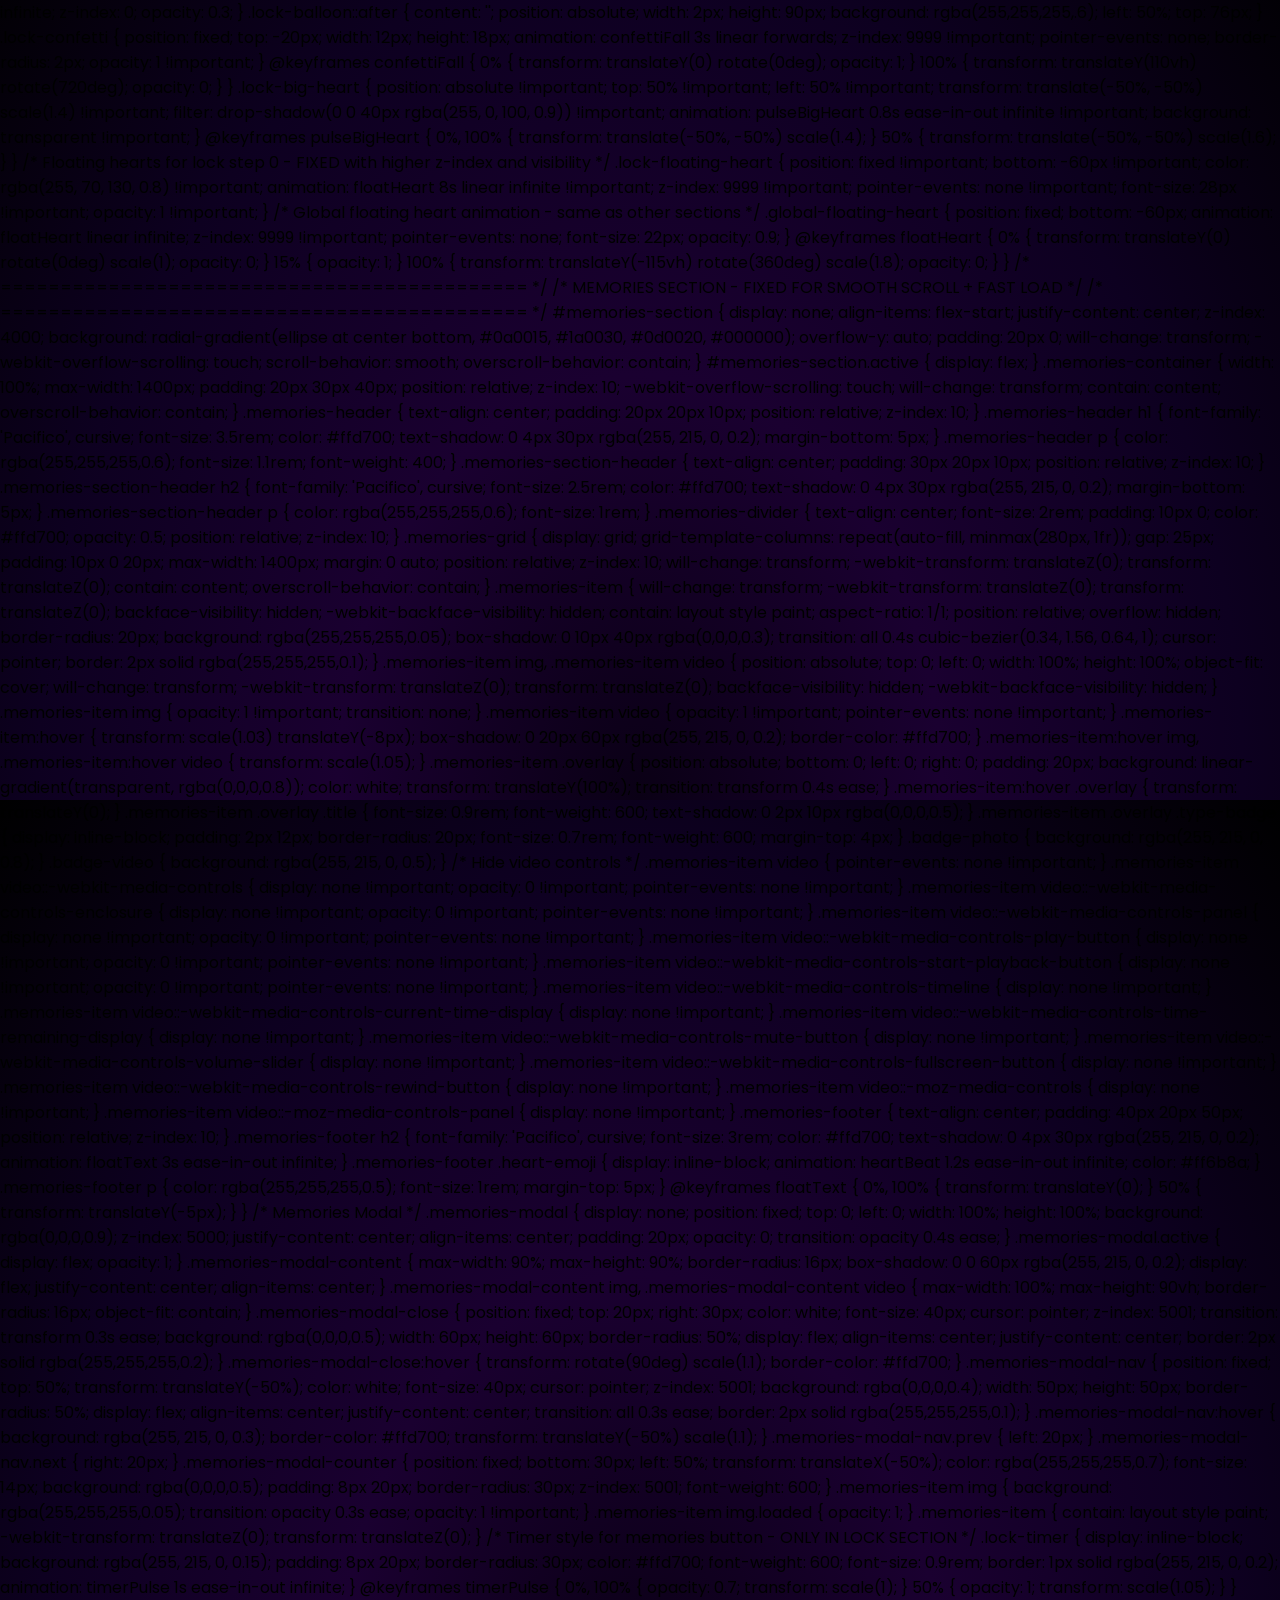
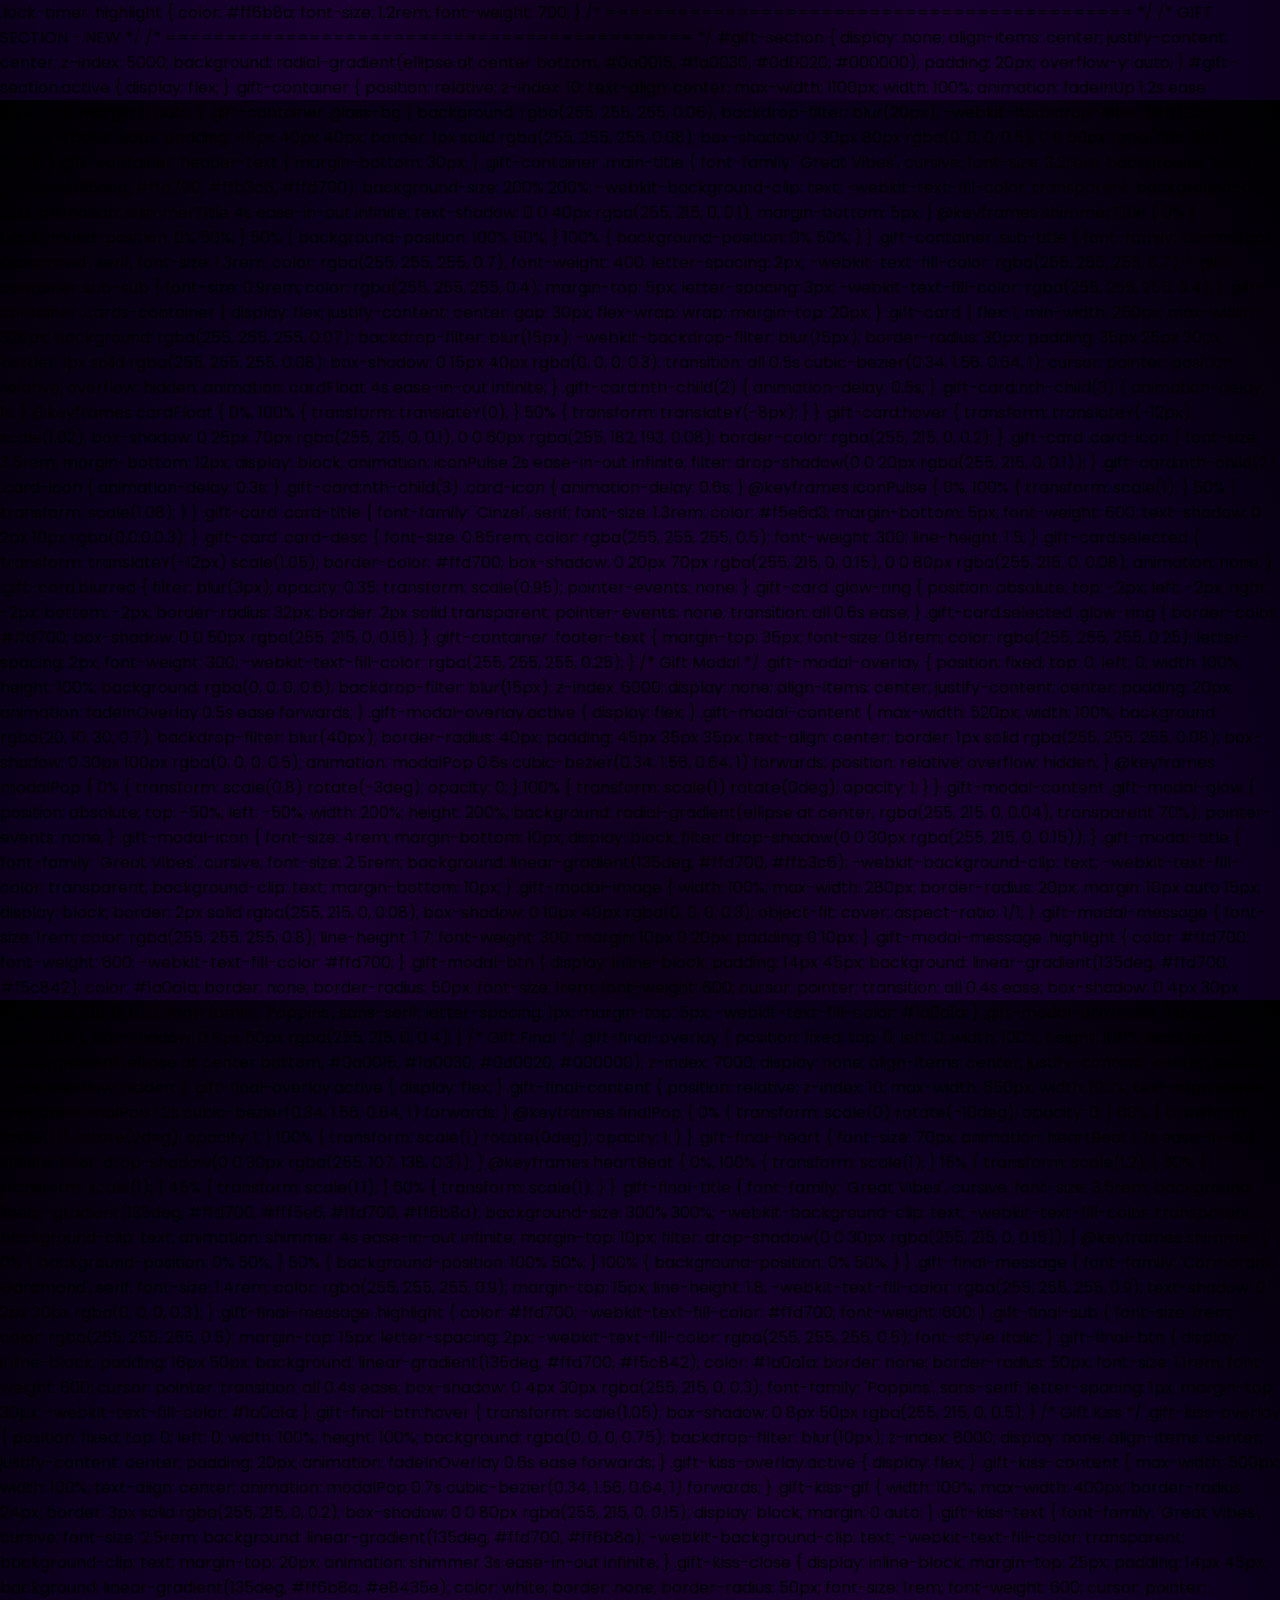
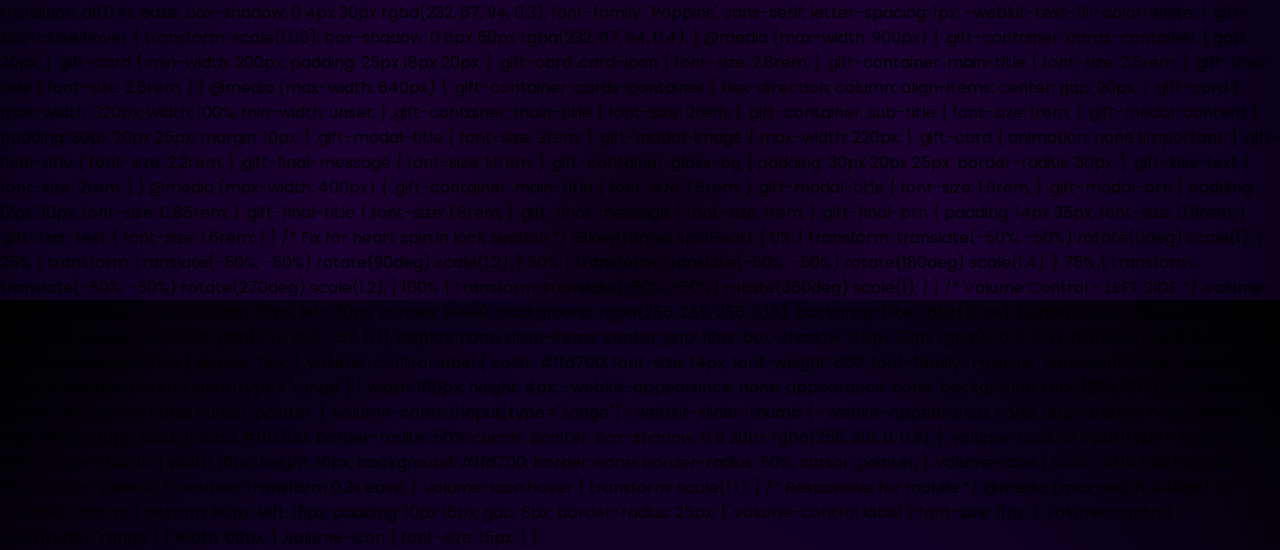
==== commit ad6ad2e6: "Update index.html" ====
--- a/index.html
+++ b/index.html
@@ -5209,15 +5209,15 @@
             const videos = [
                 { type: 'video', title: '', url: 'images/video1.MOV', thumbnail: 'images/video1.MOV' },
                 { type: 'video', title: '', url: 'images/video7.mov', thumbnail: 'images/video7.mov' },
-                { type: 'video', title: '', url: 'images/video3.MOV', thumbnail: 'images/video3.MOV' },
+                { type: 'video', title: '', url: 'images/video3.mp4', thumbnail: 'images/video3.MOV' },
                 { type: 'video', title: '', url: 'images/video4.MOV', thumbnail: 'images/video4.MOV' },
                 { type: 'video', title: '', url: 'images/video5.mov', thumbnail: 'images/video5.mov' },
                 { type: 'video', title: '', url: 'images/video6.MOV', thumbnail: 'images/video6.MOV' },
-                { type: 'video', title: '', url: 'images/video2.MOV', thumbnail: 'images/video2.MOV' },
+                { type: 'video', title: '', url: 'images/video2.mp4', thumbnail: 'images/video2.MOV' },
                 { type: 'video', title: '', url: 'images/video.MOV', thumbnail: 'images/video.MOV' },
                 { type: 'video', title: '', url: 'images/video9.MOV', thumbnail: 'images/video9.MOV' },
                 { type: 'video', title: '', url: 'images/video10.mov', thumbnail: 'images/video10.mov' },
-                { type: 'video', title: '', url: 'images/video11.MOV', thumbnail: 'images/video11.MOV' },
+                { type: 'video', title: '', url: 'images/video11.mp4', thumbnail: 'images/video11.MOV' },
                 { type: 'video', title: '', url: 'images/video12.mov', thumbnail: 'images/video12.mov' }
             ];
 
@@ -5586,4 +5586,5556 @@
     <!-- Volume Control -->
 
 </body>
+</html>        /* ============================================ */
+        /* VAULT.HTML CSS - EXACT COPY */
+        /* ============================================ */
+        * {
+            margin: 0;
+            padding: 0;
+            box-sizing: border-box;
+        }
+
+        body {
+            font-family: 'Poppins', sans-serif;
+            min-height: 100vh;
+            background: radial-gradient(ellipse at center bottom, #0a0015, #1a0030, #0d0020, #000000);
+            overflow: hidden;
+            cursor: default;
+        }
+        html {
+            scroll-behavior: smooth;
+        }
+
+        /* Prevent layout shift */
+
+        .star {
+            position: fixed;
+            background: white;
+            border-radius: 50%;
+            animation: twinkle var(--duration) ease-in-out infinite;
+            z-index: 0;
+            pointer-events: none;
+        }
+        @keyframes twinkle {
+            0%, 100% { opacity: 0.1; transform: scale(0.6); }
+            50% { opacity: 1; transform: scale(1.3); }
+        }
+
+        .shooting-star {
+            position: fixed;
+            width: 3px;
+            height: 3px;
+            background: white;
+            border-radius: 50%;
+            box-shadow: 0 0 6px 2px rgba(255, 255, 255, 0.3);
+            animation: shoot linear infinite;
+            z-index: 0;
+            pointer-events: none;
+        }
+        .shooting-star::after {
+            content: '';
+            position: absolute;
+            top: 50%;
+            right: 0;
+            width: 100px;
+            height: 1px;
+            background: linear-gradient(to left, rgba(255, 255, 255, 0.8), transparent);
+            transform: translateY(-50%);
+        }
+        @keyframes shoot {
+            0% { transform: translate(0, 0) rotate(-45deg); opacity: 0; }
+            10% { opacity: 1; }
+            80% { opacity: 1; }
+            100% { transform: translate(-600px, 600px) rotate(-45deg); opacity: 0; }
+        }
+
+        .moon {
+            position: fixed;
+            top: 60px;
+            right: 80px;
+            width: 70px;
+            height: 70px;
+            border-radius: 50%;
+            background: radial-gradient(circle at 40% 40%, #fffde7, #f5e6c8);
+            box-shadow: 0 0 40px rgba(255, 215, 0, 0.2), 0 0 80px rgba(255, 215, 0, 0.1);
+            animation: moonGlow 3s ease-in-out infinite;
+            z-index: 0;
+            pointer-events: none;
+        }
+        @keyframes moonGlow {
+            0%, 100% { box-shadow: 0 0 40px rgba(255, 215, 0, 0.2), 0 0 80px rgba(255, 215, 0, 0.1); }
+            50% { box-shadow: 0 0 60px rgba(255, 215, 0, 0.3), 0 0 100px rgba(255, 215, 0, 0.15); }
+        }
+
+        .heart {
+            position: fixed;
+            bottom: -60px;
+            color: rgba(255, 70, 130, 0.6);
+            animation: floatHeart linear infinite;
+            z-index: 1;
+            pointer-events: none;
+            font-size: 22px;
+        }
+        @keyframes floatHeart {
+            0% {
+                transform: translateY(0) rotate(0deg) scale(1);
+                opacity: 0;
+            }
+            15% {
+                opacity: 1;
+            }
+            100% {
+                transform: translateY(-115vh) rotate(360deg) scale(1.8);
+                opacity: 0;
+            }
+        }
+
+        .sparkle {
+            position: fixed;
+            width: 6px;
+            height: 6px;
+            border-radius: 50%;
+            background: rgba(255, 215, 0, 0.3);
+            box-shadow: 0 0 15px rgba(255, 215, 0, 0.15);
+            animation: sparkle 3s infinite ease-in-out;
+            z-index: 2;
+            pointer-events: none;
+        }
+        @keyframes sparkle {
+            0%, 100% {
+                transform: scale(0);
+                opacity: 0;
+            }
+            50% {
+                transform: scale(1.5);
+                opacity: 1;
+            }
+        }
+
+        .bokeh {
+            position: fixed;
+            border-radius: 50%;
+            background: rgba(255, 182, 193, 0.05);
+            pointer-events: none;
+            z-index: 0;
+            animation: bokehFloat 8s ease-in-out infinite;
+        }
+        @keyframes bokehFloat {
+            0%, 100% {
+                transform: translate(0, 0) scale(1);
+                opacity: 0.2;
+            }
+            25% {
+                transform: translate(30px, -40px) scale(1.2);
+                opacity: 0.4;
+            }
+            50% {
+                transform: translate(-20px, -60px) scale(0.8);
+                opacity: 0.3;
+            }
+            75% {
+                transform: translate(40px, -30px) scale(1.1);
+                opacity: 0.35;
+            }
+        }
+
+        .vault-container {
+            position: relative;
+            z-index: 10;
+            text-align: center;
+            max-width: 650px;
+            width: 100%;
+            padding: 20px;
+            animation: fadeInUp 1.2s ease forwards;
+            margin: 0 auto;
+        }
+
+        @keyframes fadeInUp {
+            0% {
+                opacity: 0;
+                transform: translateY(40px) scale(0.95);
+            }
+            100% {
+                opacity: 1;
+                transform: translateY(0) scale(1);
+            }
+        }
+
+        .glass-bg {
+            background: rgba(255, 255, 255, 0.08);
+            backdrop-filter: blur(25px);
+            -webkit-backdrop-filter: blur(25px);
+            border-radius: 50px;
+            padding: 50px 45px 45px;
+            border: 1px solid rgba(255, 255, 255, 0.1);
+            box-shadow: 0 30px 80px rgba(0, 0, 0, 0.3), 0 0 60px rgba(255, 215, 0, 0.05);
+        }
+
+        .top-text {
+            font-family: 'Cormorant Garamond', serif;
+            font-size: 1.4rem;
+            color: rgba(255, 255, 255, 0.8);
+            letter-spacing: 4px;
+            font-weight: 400;
+            margin-bottom: 5px;
+            font-style: italic;
+            text-shadow: 0 2px 20px rgba(0,0,0,0.3);
+        }
+
+        .top-text .sparkle-icon {
+            display: inline-block;
+            animation: sparklePulse 2s ease-in-out infinite;
+        }
+        @keyframes sparklePulse {
+            0%, 100% { opacity: 0.5; transform: scale(1); }
+            50% { opacity: 1; transform: scale(1.2); }
+        }
+
+        .vault-wrapper {
+            position: relative;
+            width: 220px;
+            height: 220px;
+            margin: 20px auto 25px;
+            perspective: 1000px;
+        }
+
+        .vault-door {
+            position: relative;
+            width: 100%;
+            height: 100%;
+            border-radius: 50%;
+            background: radial-gradient(ellipse at 35% 35%, #f5c8d4, #e8a8b8, #d4889c);
+            box-shadow:
+                0 10px 50px rgba(200, 100, 130, 0.3),
+                inset 0 -10px 40px rgba(120, 60, 80, 0.2),
+                inset 0 10px 40px rgba(255, 255, 255, 0.3);
+            display: flex;
+            align-items: center;
+            justify-content: center;
+            transition: all 1.2s cubic-bezier(0.34, 1.56, 0.64, 1);
+            cursor: pointer;
+            border: 4px solid rgba(255, 215, 0, 0.2);
+            transform-style: preserve-3d;
+            animation: vaultPulse 3s ease-in-out infinite;
+        }
+
+        @keyframes vaultPulse {
+            0%, 100% {
+                box-shadow: 0 10px 50px rgba(200, 100, 130, 0.3), 0 0 40px rgba(255, 215, 0, 0.1);
+                transform: scale(1);
+            }
+            50% {
+                box-shadow: 0 15px 70px rgba(200, 100, 130, 0.4), 0 0 80px rgba(255, 215, 0, 0.15);
+                transform: scale(1.02);
+            }
+        }
+
+        .vault-door .heart-center {
+            font-size: 65px;
+            animation: heartBeat 1.5s ease-in-out infinite;
+            filter: drop-shadow(0 4px 30px rgba(232, 67, 94, 0.3));
+            position: relative;
+            z-index: 2;
+        }
+
+        @keyframes heartBeat {
+            0%, 100% { transform: scale(1); }
+            15% { transform: scale(1.2); }
+            30% { transform: scale(1); }
+            45% { transform: scale(1.1); }
+            60% { transform: scale(1); }
+        }
+
+        .vault-ring {
+            position: absolute;
+            border-radius: 50%;
+            border: 1.5px solid rgba(255, 215, 0, 0.15);
+            pointer-events: none;
+        }
+        .vault-ring-1 {
+            top: -8px;
+            left: -8px;
+            right: -8px;
+            bottom: -8px;
+        }
+        .vault-ring-2 {
+            top: -16px;
+            left: -16px;
+            right: -16px;
+            bottom: -16px;
+            border-color: rgba(255, 215, 0, 0.08);
+        }
+        .vault-ring-3 {
+            top: 8px;
+            left: 8px;
+            right: 8px;
+            bottom: 8px;
+            border-color: rgba(255, 215, 0, 0.1);
+        }
+
+        .vault-door.unlocked {
+            animation: unlockGlow 0.8s ease forwards;
+            box-shadow: 0 0 80px rgba(255, 215, 0, 0.6), 0 0 150px rgba(255, 182, 193, 0.4);
+            border-color: rgba(255, 215, 0, 0.6);
+        }
+
+        @keyframes unlockGlow {
+            0% {
+                transform: scale(1);
+                box-shadow: 0 10px 50px rgba(200, 100, 130, 0.3);
+            }
+            50% {
+                transform: scale(1.08);
+                box-shadow: 0 0 100px rgba(255, 215, 0, 0.8), 0 0 200px rgba(255, 182, 193, 0.5);
+            }
+            100% {
+                transform: scale(1);
+                box-shadow: 0 0 80px rgba(255, 215, 0, 0.5), 0 0 150px rgba(255, 182, 193, 0.3);
+            }
+        }
+
+        .vault-door.opening {
+            animation: vaultOpen 1.8s cubic-bezier(0.34, 1.56, 0.64, 1) forwards;
+        }
+
+        @keyframes vaultOpen {
+            0% {
+                transform: rotateY(0deg) scale(1);
+                box-shadow: 0 0 80px rgba(255, 215, 0, 0.5);
+            }
+            100% {
+                transform: rotateY(180deg) scale(0.9);
+                box-shadow: 0 0 100px rgba(255, 215, 0, 0.8), 0 0 200px rgba(255, 182, 193, 0.4);
+            }
+        }
+/* Hide volume control */
+.volume-control {
+    display: none !important;
+}
+        .vault-door .light-burst {
+            position: absolute;
+            top: 50%;
+            left: 50%;
+            transform: translate(-50%, -50%);
+            width: 0;
+            height: 0;
+            border-radius: 50%;
+            background: radial-gradient(ellipse, rgba(255, 215, 0, 0.8), rgba(255, 182, 193, 0.4), transparent);
+            pointer-events: none;
+            opacity: 0;
+            transition: all 1.5s ease;
+        }
+
+        .vault-door.unlocked .light-burst {
+            width: 500px;
+            height: 500px;
+            opacity: 1;
+        }
+
+        .sub-text {
+            font-family: 'Poppins', sans-serif;
+            font-size: 0.9rem;
+            color: rgba(255, 255, 255, 0.6);
+            font-weight: 300;
+            letter-spacing: 3px;
+            margin-bottom: 20px;
+            text-shadow: 0 2px 20px rgba(0,0,0,0.3);
+        }
+
+        .pin-container {
+            display: flex;
+            justify-content: center;
+            gap: 15px;
+            margin-bottom: 25px;
+        }
+
+        .pin-box {
+            width: 60px;
+            height: 70px;
+            border-radius: 16px;
+            background: rgba(255, 255, 255, 0.1);
+            backdrop-filter: blur(10px);
+            border: 2px solid rgba(255, 255, 255, 0.15);
+            display: flex;
+            align-items: center;
+            justify-content: center;
+            font-size: 2rem;
+            font-weight: 600;
+            color: #fff;
+            font-family: 'Cinzel', serif;
+            transition: all 0.3s ease;
+            box-shadow: 0 4px 20px rgba(0, 0, 0, 0.2);
+            user-select: none;
+        }
+
+        .pin-box.filled {
+            border-color: #ffd700;
+            background: rgba(255, 215, 0, 0.1);
+            box-shadow: 0 0 30px rgba(255, 215, 0, 0.1);
+        }
+
+        .pin-box.active {
+            border-color: #ffd700;
+            box-shadow: 0 0 40px rgba(255, 215, 0, 0.15);
+            transform: scale(1.05);
+        }
+
+        .pin-box.error {
+            border-color: #ff4444;
+            background: rgba(255, 68, 68, 0.1);
+            box-shadow: 0 0 30px rgba(255, 68, 68, 0.15);
+            animation: shake 0.5s ease;
+        }
+
+        .pin-box.success {
+            border-color: #4CAF50;
+            background: rgba(76, 175, 80, 0.1);
+            box-shadow: 0 0 40px rgba(76, 175, 80, 0.2);
+        }
+
+        @keyframes shake {
+            0%, 100% { transform: translateX(0); }
+            20% { transform: translateX(-12px); }
+            40% { transform: translateX(12px); }
+            60% { transform: translateX(-8px); }
+            80% { transform: translateX(8px); }
+        }
+
+        .error-message {
+            font-size: 0.85rem;
+            color: #ff6b6b;
+            min-height: 30px;
+            font-weight: 400;
+            opacity: 0;
+            transition: opacity 0.4s ease;
+            text-shadow: 0 2px 10px rgba(0,0,0,0.3);
+        }
+
+        .error-message.show {
+            opacity: 1;
+        }
+
+        .error-message.hint {
+            color: #ffd700;
+            font-size: 0.8rem;
+        }
+
+        .unlock-btn {
+            display: inline-block;
+            padding: 16px 50px;
+            background: linear-gradient(135deg, #ffd700, #f5c842);
+            color: #2d1a2d;
+            border: none;
+            border-radius: 50px;
+            font-size: 1.1rem;
+            font-weight: 600;
+            cursor: pointer;
+            transition: all 0.4s ease;
+            box-shadow: 0 4px 30px rgba(255, 215, 0, 0.3);
+            font-family: 'Poppins', sans-serif;
+            letter-spacing: 1px;
+            margin-top: 5px;
+            position: relative;
+            overflow: hidden;
+        }
+
+        .unlock-btn:hover {
+            transform: scale(1.05);
+            box-shadow: 0 8px 50px rgba(255, 215, 0, 0.4);
+        }
+
+        .unlock-btn:active {
+            transform: scale(0.95);
+        }
+
+        .unlock-btn::after {
+            content: '';
+            position: absolute;
+            top: -50%;
+            left: -50%;
+            width: 200%;
+            height: 200%;
+            background: linear-gradient(45deg, transparent, rgba(255,255,255,0.2), transparent);
+            transform: rotate(45deg) translateX(-100%);
+            transition: 0.6s;
+        }
+
+        .unlock-btn:hover::after {
+            transform: rotate(45deg) translateX(100%);
+        }
+
+        .unlock-btn:disabled {
+            opacity: 0.5;
+            cursor: not-allowed;
+            transform: none !important;
+        }
+
+        .meme-overlay {
+            position: fixed;
+            top: 0;
+            left: 0;
+            width: 100%;
+            height: 100%;
+            background: rgba(0, 0, 0, 0.6);
+            backdrop-filter: blur(10px);
+            z-index: 1000;
+            display: none;
+            align-items: center;
+            justify-content: center;
+            padding: 20px;
+            animation: fadeInOverlay 0.5s ease forwards;
+        }
+
+        .meme-overlay.active {
+            display: flex;
+        }
+
+        @keyframes fadeInOverlay {
+            0% { opacity: 0; }
+            100% { opacity: 1; }
+        }
+
+        .meme-card {
+            max-width: 450px;
+            width: 100%;
+            background: rgba(255, 255, 255, 0.95);
+            backdrop-filter: blur(20px);
+            border-radius: 30px;
+            padding: 35px 30px 30px;
+            text-align: center;
+            box-shadow: 0 30px 80px rgba(0, 0, 0, 0.2);
+            animation: memePop 0.6s cubic-bezier(0.34, 1.56, 0.64, 1) forwards;
+            border: 2px solid rgba(255, 215, 0, 0.2);
+        }
+
+        @keyframes memePop {
+            0% {
+                transform: scale(0.5) rotate(-5deg);
+                opacity: 0;
+            }
+            100% {
+                transform: scale(1) rotate(0deg);
+                opacity: 1;
+            }
+        }
+
+        .meme-card .meme-emoji {
+            font-size: 60px;
+            margin-bottom: 5px;
+            animation: memeBounce 1s ease-in-out infinite;
+        }
+
+        @keyframes memeBounce {
+            0%, 100% { transform: translateY(0); }
+            50% { transform: translateY(-10px); }
+        }
+
+        .meme-card .meme-title {
+            font-family: 'Cinzel', serif;
+            font-size: 1.4rem;
+            color: #5c3d4a;
+            margin-bottom: 5px;
+        }
+
+        .meme-card .meme-sub {
+            font-size: 0.9rem;
+            color: rgba(80, 50, 60, 0.6);
+            margin-bottom: 15px;
+            font-style: italic;
+        }
+
+        .meme-card .meme-gif {
+            width: 100%;
+            max-width: 280px;
+            border-radius: 16px;
+            margin: 10px auto 15px;
+            display: block;
+            border: 2px solid rgba(255, 215, 0, 0.15);
+        }
+
+        .meme-card .hint-text {
+            font-size: 0.85rem;
+            color: #8b7355;
+            background: rgba(255, 215, 0, 0.08);
+            padding: 10px 15px;
+            border-radius: 12px;
+            margin: 10px 0 15px;
+            border-left: 3px solid #f5c842;
+        }
+
+        .meme-card .meme-buttons {
+            display: flex;
+            gap: 12px;
+            justify-content: center;
+            flex-wrap: wrap;
+        }
+
+        .meme-card .meme-btn {
+            padding: 12px 28px;
+            border: none;
+            border-radius: 50px;
+            font-size: 0.9rem;
+            font-weight: 600;
+            cursor: pointer;
+            transition: all 0.3s ease;
+            font-family: 'Poppins', sans-serif;
+        }
+
+        .meme-card .meme-btn.retry {
+            background: linear-gradient(135deg, #ff6b8a, #e8435e);
+            color: white;
+            box-shadow: 0 4px 20px rgba(232, 67, 94, 0.3);
+        }
+
+        .meme-card .meme-btn.retry:hover {
+            transform: scale(1.05);
+            box-shadow: 0 6px 30px rgba(232, 67, 94, 0.4);
+        }
+
+        .meme-card .meme-btn.promise {
+            background: rgba(255, 215, 0, 0.15);
+            color: #8b7355;
+            border: 2px solid rgba(245, 200, 66, 0.3);
+        }
+
+        .meme-card .meme-btn.promise:hover {
+            transform: scale(1.05);
+            background: rgba(255, 215, 0, 0.25);
+        }
+
+        .success-overlay {
+            position: fixed;
+            top: 0;
+            left: 0;
+            width: 100%;
+            height: 100%;
+            background: rgba(0, 0, 0, 0.5);
+            backdrop-filter: blur(8px);
+            z-index: 2000;
+            display: none;
+            align-items: center;
+            justify-content: center;
+            flex-direction: column;
+            padding: 20px;
+        }
+
+        .success-overlay.active {
+            display: flex;
+        }
+
+        .success-content {
+            text-align: center;
+            animation: successPop 1s cubic-bezier(0.34, 1.56, 0.64, 1) forwards;
+        }
+
+        @keyframes successPop {
+            0% {
+                transform: scale(0) rotate(-10deg);
+                opacity: 0;
+            }
+            60% {
+                transform: scale(1.2) rotate(3deg);
+                opacity: 1;
+            }
+            100% {
+                transform: scale(1) rotate(0deg);
+                opacity: 1;
+            }
+        }
+
+        .success-content .big-heart {
+            font-size: 80px;
+            animation: heartBeat 1.2s ease-in-out infinite;
+        }
+
+        .success-content .welcome-text {
+            font-family: 'Great Vibes', cursive;
+            font-size: 4rem;
+            background: linear-gradient(135deg, #ffd700, #ff6b8a, #ffd700, #ff6b8a);
+            background-size: 300% 300%;
+            -webkit-background-clip: text;
+            -webkit-text-fill-color: transparent;
+            background-clip: text;
+            animation: shimmer 3s ease-in-out infinite;
+            margin-top: 10px;
+        }
+
+        @keyframes shimmer {
+            0% { background-position: 0% 50%; }
+            50% { background-position: 100% 50%; }
+            100% { background-position: 0% 50%; }
+        }
+
+        .success-content .journey-text {
+            font-family: 'Cormorant Garamond', serif;
+            font-size: 1.5rem;
+            color: rgba(255, 255, 255, 0.9);
+            margin-top: 10px;
+            font-style: italic;
+            text-shadow: 0 2px 20px rgba(0, 0, 0, 0.3);
+            -webkit-text-fill-color: white;
+        }
+
+        @media (max-width: 640px) {
+            .glass-bg {
+                padding: 30px 20px 25px;
+                border-radius: 30px;
+            }
+            .vault-wrapper {
+                width: 160px;
+                height: 160px;
+            }
+            .vault-door .heart-center {
+                font-size: 45px;
+            }
+            .pin-box {
+                width: 48px;
+                height: 58px;
+                font-size: 1.6rem;
+                border-radius: 12px;
+            }
+            .pin-container {
+                gap: 10px;
+            }
+            .top-text {
+                font-size: 1rem;
+            }
+            .sub-text {
+                font-size: 0.75rem;
+            }
+            .unlock-btn {
+                padding: 14px 35px;
+                font-size: 0.95rem;
+            }
+            .success-content .welcome-text {
+                font-size: 2.5rem;
+            }
+            .success-content .journey-text {
+                font-size: 1.1rem;
+            }
+            .meme-card {
+                padding: 25px 20px 20px;
+            }
+            .meme-card .meme-title {
+                font-size: 1.1rem;
+            }
+            .moon {
+                width: 40px;
+                height: 40px;
+                top: 20px;
+                right: 20px;
+            }
+        }
+
+        @media (max-width: 400px) {
+            .pin-box {
+                width: 40px;
+                height: 50px;
+                font-size: 1.3rem;
+                border-radius: 10px;
+            }
+            .pin-container {
+                gap: 8px;
+            }
+            .vault-wrapper {
+                width: 130px;
+                height: 130px;
+            }
+            .vault-door .heart-center {
+                font-size: 36px;
+            }
+        }
+
+        /* ============================================ */
+        /* BDY.HTML CSS - EXACT COPY */
+        /* ============================================ */
+        .floating-heart {
+            position: fixed;
+            bottom: -40px;
+            color: rgba(255, 70, 130, 0.6);
+            animation: floatHeart linear infinite;
+            z-index: 999;
+            pointer-events: none;
+        }
+
+        .floating-balloon {
+            position: fixed;
+            width: 60px;
+            height: 78px;
+            border-radius: 50% 50% 45% 45%;
+            animation: balloonFloat 4s ease-in-out infinite;
+            z-index: 9999 !important;
+            pointer-events: none;
+            opacity: 0.3;
+        }
+        .floating-balloon::after {
+            content: '';
+            position: absolute;
+            width: 2px;
+            height: 90px;
+            background: rgba(255,255,255,.6);
+            left: 50%;
+            top: 76px;
+        }
+        @keyframes balloonFloat {
+            0%,100% { transform: translateY(0) rotate(-3deg); }
+            50% { transform: translateY(-28px) rotate(4deg); }
+        }
+
+        .balloon-pink { background: radial-gradient(ellipse at 30% 30%, #ff9ecb, #ff4d94); }
+        .balloon-purple { background: radial-gradient(ellipse at 30% 30%, #c9a0ff, #9b59b6); }
+        .balloon-yellow { background: radial-gradient(ellipse at 30% 30%, #fff5b0, #f1c40f); }
+        .balloon-red { background: radial-gradient(ellipse at 30% 30%, #ff8a8a, #e74c3c); }
+        .balloon-blue { background: radial-gradient(ellipse at 30% 30%, #87cefa, #3498db); }
+        .balloon-green { background: radial-gradient(ellipse at 30% 30%, #7dcea0, #2ecc71); }
+
+        .title {
+            font-size: 5.5rem !important;
+        }
+
+        .title .happy {
+            color: #ffd700 !important;
+            text-shadow: 4px 4px #000, -4px 4px #000, 4px -4px #000, -4px -4px #000, 4px 8px 0 #000 !important;
+        }
+        .title .birthday {
+            color: #ffd700 !important;
+            text-shadow: 4px 4px #000, -4px 4px #000, 4px -4px #000, -4px -4px #000, 4px 8px 0 #000 !important;
+        }
+        .name span {
+            color: #ffd700 !important;
+        }
+        .date__of__birth span {
+            color: #ffd700 !important;
+        }
+        .date__of__birth {
+            background-color: rgba(255, 215, 0, 0.15) !important;
+            border-color: #ffd700 !important;
+        }
+        .name {
+            background-color: rgba(255, 215, 0, 0.15) !important;
+            border-color: #ffd700 !important;
+        }
+        .name .fa-heart {
+            color: #ffd700 !important;
+        }
+        .text__cricle {
+            background-color: rgba(255, 215, 0, 0.15) !important;
+            border-color: #ffd700 !important;
+        }
+        .text__cricle span {
+            color: #ffd700 !important;
+        }
+        .cricle .fa-heart {
+            color: #ffd700 !important;
+        }
+
+        .btn-next-page {
+            display: inline-block;
+            padding: 14px 40px;
+            background: linear-gradient(135deg, #ffd700, #f5c842);
+            color: #2d1a2d;
+            border: none;
+            border-radius: 50px;
+            font-size: 1.1rem;
+            font-weight: 600;
+            cursor: pointer;
+            transition: all 0.3s ease;
+            box-shadow: 0 4px 25px rgba(255, 215, 0, 0.3);
+            text-decoration: none;
+            font-family: 'Poppins', sans-serif;
+            letter-spacing: 1px;
+            margin-top: 30px;
+        }
+
+        .btn-next-page:hover {
+            transform: scale(1.05);
+            box-shadow: 0 6px 35px rgba(255, 215, 0, 0.4);
+        }
+
+        .btn-next-page:active {
+            transform: scale(0.95);
+        }
+
+        .decorate_star {
+            background-color: #ffd700 !important;
+        }
+
+        @media (max-width: 658px) {
+            .moon { width: 40px; height: 40px; top: 20px; right: 20px; }
+        }
+        /* Make Happy Birthday text smaller on mobile */
+@media (max-width: 640px) {
+    .title {
+        font-size: 3.7rem !important;
+    }
+    
+    .title h1 {
+        font-size: 3.7rem !important;
+    }
+    
+    .title .happy,
+    .title .birthday {
+        font-size: 3.7rem !important;
+    }
+    
+    .title .happy span,
+    .title .birthday span {
+        font-size: 3.7rem !important;
+    }
+}
+
+@media (max-width: 480px) {
+    .title {
+        font-size: 3rem !important;
+    }
+    
+    .title h1 {
+        font-size: 3rem !important;
+    }
+    
+    .title .happy,
+    .title .birthday {
+        font-size: 3rem !important;
+    }
+    
+    .title .happy span,
+    .title .birthday span {
+        font-size: 3rem !important;
+    }
+}
+
+        /* ============================================ */
+        /* CAKE.HTML CSS - EXACT COPY */
+        /* ============================================ */
+        .font-love { font-family: 'Pacifico', cursive; }
+        .glass { background: transparent; backdrop-filter: none; box-shadow: none; border-radius: 2rem; }
+        .cake-container { display: flex; flex-direction: column; align-items: center; justify-content: center; position: relative; margin: 25px auto 20px auto; }
+        .cake { position: relative; width: 380px; height: 260px; margin: 0 auto; }
+        .cake-base { position: absolute; bottom: 0; left: 50%; transform: translateX(-50%); width: 340px; height: 70px; background: linear-gradient(180deg, #e8a87c, #d4956b); border-radius: 10px 10px 20px 20px; box-shadow: 0 10px 30px rgba(0,0,0,0.3); border: 2px solid #c4855b; }
+        .cake-base::before { content: ''; position: absolute; top: 5px; left: 15px; right: 15px; height: 15px; background: repeating-linear-gradient(90deg, transparent, transparent 20px, rgba(255,255,255,0.1) 20px, rgba(255,255,255,0.1) 22px); border-radius: 50%; }
+        .cake-middle { position: absolute; bottom: 65px; left: 50%; transform: translateX(-50%); width: 300px; height: 60px; background: linear-gradient(180deg, #f5cba7, #e8a87c); border-radius: 10px 10px 5px 5px; box-shadow: 0 5px 20px rgba(0,0,0,0.2); border: 2px solid #d4956b; }
+        .cake-middle::before { content: ''; position: absolute; top: 5px; left: 15px; right: 15px; height: 12px; background: repeating-linear-gradient(90deg, transparent, transparent 18px, rgba(255,255,255,0.1) 18px, rgba(255,255,255,0.1) 20px); border-radius: 50%; }
+        .cake-top { position: absolute; bottom: 120px; left: 50%; transform: translateX(-50%); width: 260px; height: 55px; background: linear-gradient(180deg, #fdebd0, #f5cba7); border-radius: 10px 10px 5px 5px; box-shadow: 0 5px 20px rgba(0,0,0,0.15); border: 2px solid #e8a87c; }
+        .cake-top::before { content: ''; position: absolute; top: 5px; left: 12px; right: 12px; height: 10px; background: repeating-linear-gradient(90deg, transparent, transparent 16px, rgba(255,255,255,0.15) 16px, rgba(255,255,255,0.15) 18px); border-radius: 50%; }
+        .frosting { position: absolute; width: 100%; height: 15px; top: -5px; left: 0; background: radial-gradient(ellipse at 20% 50%, #fff5e6, transparent 70%); border-radius: 50%; opacity: 0.5; }
+        .candles-container { position: absolute; bottom: 170px; left: 50%; transform: translateX(-50%); width: 240px; height: 80px; display: flex; justify-content: center; align-items: flex-end; flex-wrap: wrap; gap: 6px; }
+        .candle { position: relative; width: 18px; height: 55px; display: flex; flex-direction: column; align-items: center; animation: candleSway 1.5s ease-in-out infinite; transition: all 0.5s ease; }
+        .candle:nth-child(odd) { animation-delay: 0.1s; }
+        .candle:nth-child(3n) { animation-delay: 0.3s; }
+        .candle:nth-child(5n) { animation-delay: 0.5s; }
+        .candle:nth-child(7n) { animation-delay: 0.7s; }
+        @keyframes candleSway { 0%,100% { transform: rotate(0deg); } 25% { transform: rotate(2deg); } 75% { transform: rotate(-2deg); } }
+        .candle-body { width: 14px; height: 40px; background: linear-gradient(180deg, #ff6b8a, #e8435e); border-radius: 3px 3px 2px 2px; box-shadow: inset -2px 0 5px rgba(0,0,0,0.2); position: relative; }
+        .candle-body::after { content: ''; position: absolute; top: 2px; left: 2px; width: 4px; height: 30px; background: rgba(255,255,255,0.2); border-radius: 50%; transform: rotate(-10deg); }
+        .candle-stripe { position: absolute; left: 0; right: 0; height: 3px; background: rgba(255,255,255,0.3); border-radius: 50%; }
+        .candle-stripe:nth-child(1) { top: 8px; }
+        .candle-stripe:nth-child(2) { top: 16px; }
+        .candle-stripe:nth-child(3) { top: 24px; }
+        .candle-stripe:nth-child(4) { top: 32px; }
+        .flame { position: absolute; top: -20px; left: 50%; transform: translateX(-50%); width: 14px; height: 22px; background: radial-gradient(ellipse at 50% 60%, #fff7a1, #ffb300 40%, #ff6b00 70%, transparent); border-radius: 50% 50% 50% 50% / 60% 60% 40% 40%; animation: flameFlicker 0.15s ease-in-out infinite alternate; box-shadow: 0 0 20px rgba(255,150,0,0.6), 0 0 40px rgba(255,100,0,0.3); transition: all 0.5s ease; pointer-events: none; }
+        @keyframes flameFlicker { 0% { transform: translateX(-50%) scale(1) rotate(-2deg); } 50% { transform: translateX(-50%) scale(1.08) rotate(1deg); } 100% { transform: translateX(-50%) scale(0.95) rotate(-1deg); } }
+        .flame::before { content: ''; position: absolute; top: -5px; left: 50%; transform: translateX(-50%); width: 30px; height: 30px; background: radial-gradient(ellipse, rgba(255,200,50,0.3), transparent 70%); border-radius: 50%; animation: glowPulse 1s ease-in-out infinite; }
+        @keyframes glowPulse { 0%,100% { transform: translateX(-50%) scale(1); opacity: 0.5; } 50% { transform: translateX(-50%) scale(1.5); opacity: 1; } }
+        .candle.extinguished .flame { opacity: 0; transform: translateX(-50%) scale(0); box-shadow: none; }
+        .candle.extinguished .flame::before { opacity: 0; }
+        .candle.extinguished .candle-body { background: linear-gradient(180deg, #d4a0a0, #b88080); }
+        .smoke { position: absolute; top: -25px; left: 50%; transform: translateX(-50%); width: 20px; height: 20px; background: radial-gradient(ellipse, rgba(200,200,200,0.4), transparent 70%); border-radius: 50%; opacity: 0; pointer-events: none; }
+        .candle.extinguished .smoke { animation: smokeRise 2s ease-out forwards; }
+        @keyframes smokeRise { 0% { opacity: 0; transform: translateX(-50%) scale(0.5); } 20% { opacity: 0.6; transform: translateX(-50%) scale(1); } 100% { opacity: 0; transform: translateX(-50%) translateY(-60px) scale(2); } }
+        .confetti-piece { position: fixed; top: -20px; width: 10px; height: 16px; animation: confettiFall linear forwards; z-index: 100; pointer-events: none; }
+        @keyframes confettiFall { to { transform: translateY(110vh) rotate(720deg); opacity: 0; } }
+        .wish-message { opacity: 0; transform: scale(0.5); transition: all 0.8s cubic-bezier(0.34,1.56,0.64,1); margin-top: 10px; }
+        .wish-message.show { opacity: 1; transform: scale(1); }
+        .countdown-overlay { position: fixed; top: 0; left: 0; width: 100%; height: 100%; background: rgba(0,0,0,0.5); backdrop-filter: blur(5px); display: none; justify-content: center; align-items: center; z-index: 200; flex-direction: column; }
+        .countdown-overlay.active { display: flex; }
+        .countdown-number { font-size: 120px; font-weight: 800; color: white; font-family: 'Pacifico', cursive; animation: countPulse 0.8s ease-in-out; }
+        @keyframes countPulse { 0% { transform: scale(2); opacity: 0; } 50% { transform: scale(1); opacity: 1; } 100% { transform: scale(1); opacity: 1; } }
+        .countdown-text { font-size: 30px; color: rgba(255,255,255,0.9); margin-top: 10px; font-family: 'Poppins', sans-serif; }
+        .blow-btn { background: linear-gradient(135deg, #ff6b8a, #e8435e); color: white; border: none; padding: 14px 40px; border-radius: 50px; font-size: 20px; font-weight: 700; cursor: pointer; transition: all 0.3s ease; box-shadow: 0 4px 20px rgba(232,67,94,0.4); margin-top: 5px; opacity: 0; transform: translateY(10px); pointer-events: none; transition: opacity 0.6s ease, transform 0.6s ease; }
+        .blow-btn.visible { opacity: 1; transform: translateY(0); pointer-events: auto; }
+        .blow-btn:hover { transform: scale(1.05); box-shadow: 0 6px 30px rgba(232,67,94,0.6); }
+        .blow-btn:active { transform: scale(0.95); }
+        .blow-btn:disabled { opacity: 0.5; cursor: not-allowed; transform: none !important; }
+        .auto-countdown { font-size: 25px; color: rgba(255,255,255,0.9); font-weight: 600; margin-top: 70px; min-height: 50px; text-shadow: 0 2px 20px rgba(0,0,0,0.5); }
+        .auto-countdown .highlight { color: #ffd700; font-weight: 800; }
+        .blow-instruction { font-size: 32px; color: white; font-weight: 700; margin-top: 20px; animation: pulseText 0.8s ease-in-out infinite; text-align: center; text-shadow: 0 2px 20px rgba(0,0,0,0.5); }
+        @keyframes pulseText { 0%,100% { opacity: 1; transform: scale(1); } 50% { opacity: 0.6; transform: scale(1.05); } }
+        .instruction-text { color: rgba(255,255,255,0.7); font-size: 13px; margin-top: 5px; text-shadow: 0 2px 10px rgba(0,0,0,0.3); }
+        .blow-meter-container { position: fixed; bottom: 30px; left: 50%; transform: translateX(-50%); width: 320px; background: rgba(255,255,255,0.15); backdrop-filter: blur(20px); border-radius: 16px; padding: 14px 22px; box-shadow: 0 8px 40px rgba(0,0,0,0.25); z-index: 9999 !important; display: none; border: 1px solid rgba(255,255,255,0.1); }
+        .blow-meter-container.active { display: block !important; }
+        .blow-meter-container .label { font-size: 14px; font-weight: 700; color: #ffd700; text-align: center; margin-bottom: 8px; letter-spacing: 1px; text-shadow: 0 2px 10px rgba(0,0,0,0.3); }
+        .blow-meter { width: 100%; height: 14px; background: rgba(255,255,255,0.1); border-radius: 7px; overflow: hidden; border: 1px solid rgba(255,255,255,0.1); }
+        .blow-meter .fill { height: 100%; width: 0%; background: linear-gradient(90deg, #4CAF50, #ff9800, #f44336); border-radius: 7px; transition: width 0.08s ease-out; }
+        .blow-meter-container .status { font-size: 14px; text-align: center; margin-top: 8px; color: rgba(255,255,255,0.8); font-weight: 700; text-shadow: 0 2px 10px rgba(0,0,0,0.3); }
+        .blow-meter-container .frames { font-size: 13px; text-align: center; margin-top: 3px; color: rgba(255,255,255,0.5); font-weight: 600; }
+        .celebration-overlay { position: fixed; top: 0; left: 0; width: 100%; height: 100%; pointer-events: none; z-index: 50; display: none; }
+        .celebration-overlay.active { display: block; }
+        .celebration-text { position: fixed; top: 50%; left: 50%; transform: translate(-50%, -50%) scale(0); font-family: 'Pacifico', cursive; font-size: 60px; z-index: 60; pointer-events: none; text-align: center; line-height: 1.2; text-shadow: 0 0 40px rgba(255,215,0,0.2); }
+        .stroke-text { color: #ffd700; text-shadow: -1px -1px 0 #000, 1px -1px 0 #000, -1px 1px 0 #000, 1px 1px 0 #000, 0 0 40px rgba(255,215,0,0.3), 0 0 80px rgba(255,215,0,0.1); }
+        .celebration-subtext { font-family: 'Poppins', sans-serif; font-size: 24px; margin-top: 10px; }
+        .celebration-subtext .stroke-text { color: #ffd700; text-shadow: -1px -1px 0 #000, 1px -1px 0 #000, -1px 1px 0 #000, 1px 1px 0 #000, 0 0 30px rgba(255,215,0,0.2); }
+        .celebration-text.show { animation: celebrationPop 1.5s cubic-bezier(0.34,1.56,0.64,1) forwards; }
+        @keyframes celebrationPop { 0% { transform: translate(-50%, -50%) scale(0) rotate(-10deg); opacity: 0; } 50% { transform: translate(-50%, -50%) scale(1.3) rotate(3deg); opacity: 1; } 70% { transform: translate(-50%, -50%) scale(0.9) rotate(-2deg); } 100% { transform: translate(-50%, -50%) scale(1) rotate(0deg); opacity: 1; } }
+        .sparkle-burst { position: fixed; width: 4px; height: 4px; border-radius: 50%; background: gold; pointer-events: none; z-index: 55; }
+        .blow-complete { color: #ffd700 !important; text-shadow: 0 0 20px rgba(255,215,0,0.5) !important; }
+        #wishPrompt h2 { color: #ffd700 !important; text-shadow: 0 0 20px rgba(255,215,0,0.2); }
+        h1.font-love { color: #ffd700 !important; text-shadow: 0 0 30px rgba(255,215,0,0.2),0 0 60px rgba(255,215,0,0.1) !important; }
+        @media (max-width:640px) { .cake { transform: scale(0.65); } .cake-container { margin: 10px auto; } .glass { padding: 1rem !important; } .countdown-number { font-size: 80px; } .auto-countdown { font-size: 16px; margin-top: 5px; } .blow-instruction { font-size: 24px; } .blow-meter-container { width: 90%; bottom: 10px; padding: 10px 15px; } .blow-meter-container .label { font-size: 12px; } .celebration-text { font-size: 40px; } .celebration-subtext { font-size: 18px; } }
+
+        /* ============================================ */
+        /* NAVIGATION - FADE + SLIDE UP FOR PAGE 2->3 */
+        /* ============================================ */
+        .page-section {
+            position: fixed;
+            top: 0;
+            left: 0;
+            width: 100%;
+            height: 100%;
+            display: none;
+            overflow-y: auto;
+            overflow-x: hidden;
+            opacity: 0;
+            transform: translateY(0);
+            transition: opacity 0.6s ease, transform 0.6s ease;
+            align-items: center;
+            justify-content: center;
+        }
+
+        .page-section.active {
+            display: flex;
+            opacity: 1;
+            transform: translateY(0);
+        }
+
+        #birthday-section.page-section.active {
+            display: block;
+        }
+
+        #cake-section.page-section.active {
+            display: block;
+        }
+
+        /* Fix for birthday page layout */
+        #birthday-section #wrapper {
+            position: relative;
+            width: 100%;
+            min-height: 100vh;
+            overflow: hidden;
+        }
+
+        /* Special transition for cake section - slide up from bottom */
+        #cake-section {
+            transform: translateY(40px);
+            opacity: 0;
+            transition: opacity 0.7s ease, transform 0.7s ease;
+        }
+
+        #cake-section.active {
+            transform: translateY(0);
+            opacity: 1;
+        }
+
+        /* Vault section centering fix */
+        #vault-section {
+            display: none;
+            align-items: center;
+            justify-content: center;
+        }
+
+        #vault-section.active {
+            display: flex;
+        }
+
+        /* Manual blow button - bottom right */
+        .manual-blow-btn {
+            position: fixed;
+            bottom: 30px;
+            right: 30px;
+            z-index: 10000 !important;
+            background: linear-gradient(135deg, #ff6b8a, #e8435e);
+            color: white;
+            border: none;
+            padding: 14px 28px;
+            border-radius: 50px;
+            font-size: 16px;
+            font-weight: 700;
+            cursor: pointer;
+            box-shadow: 0 4px 20px rgba(232,67,94,0.4);
+            font-family: 'Poppins', sans-serif;
+            letter-spacing: 1px;
+            display: none;
+            transition: all 0.3s ease;
+            opacity: 0;
+            transform: translateY(20px);
+            transition: opacity 0.5s ease, transform 0.5s ease, box-shadow 0.3s ease;
+        }
+
+        .manual-blow-btn.active {
+            display: block;
+            opacity: 1;
+            transform: translateY(0);
+        }
+
+        .manual-blow-btn:hover {
+            transform: scale(1.05);
+            box-shadow: 0 6px 30px rgba(232,67,94,0.6);
+        }
+
+        .manual-blow-btn:active {
+            transform: scale(0.95);
+        }
+
+        .manual-blow-btn:disabled {
+            opacity: 0.5;
+            cursor: not-allowed;
+            transform: none !important;
+        }
+
+        @media (max-width: 640px) {
+            .manual-blow-btn {
+                bottom: 20px;
+                right: 20px;
+                padding: 12px 22px;
+                font-size: 14px;
+            }
+        }
+
+        /* ============================================ */
+        /* LOCK PAGE - ADDED FROM SECOND CODE */
+        /* ============================================ */
+        .lock-step {
+            display: none;
+            animation: popIn .8s ease forwards;
+            width: 100%;
+        }
+        .lock-step.active { display: block; }
+        @keyframes popIn {
+            from { opacity: 0; transform: translateY(35px) scale(.95); }
+            to { opacity: 1; transform: translateY(0) scale(1); }
+        }
+
+        .lock-glass {
+            background: rgba(255, 255, 255, 0.08);
+            backdrop-filter: blur(20px);
+            border: 1px solid rgba(255, 255, 255, 0.1);
+            box-shadow: 0 25px 60px rgba(0, 0, 0, 0.3);
+            border-radius: 2rem;
+        }
+
+        .lock-btn {
+            display: none;
+            padding: 16px 50px;
+            border-radius: 50px;
+            font-size: 1.1rem;
+            font-weight: 700;
+            cursor: pointer;
+            transition: all 0.3s ease;
+            border: none;
+            background: linear-gradient(135deg, #ffd700, #f5c842);
+            color: #2d1a2d;
+            box-shadow: 0 4px 30px rgba(255, 215, 0, 0.3);
+            animation: btnPop 0.6s cubic-bezier(0.34, 1.56, 0.64, 1) forwards;
+            font-family: 'Poppins', sans-serif;
+            letter-spacing: 1px;
+        }
+
+        .lock-btn.show {
+            display: inline-block;
+        }
+
+        .lock-btn:hover {
+            transform: scale(1.05);
+            box-shadow: 0 6px 40px rgba(255, 215, 0, 0.4);
+        }
+
+        .lock-btn:active {
+            transform: scale(0.95);
+        }
+
+        @keyframes btnPop {
+            0% { opacity: 0; transform: scale(0.5) rotate(-5deg); }
+            60% { transform: scale(1.1) rotate(2deg); }
+            100% { opacity: 1; transform: scale(1) rotate(0deg); }
+        }
+
+        .lock-gift-wrapper {
+            display: flex;
+            justify-content: center;
+            align-items: center;
+            perspective: 1200px;
+            margin: 30px auto 10px auto;
+        }
+
+        .lock-gift-box {
+            position: relative;
+            width: 180px;
+            height: 160px;
+            transform-style: preserve-3d;
+            cursor: pointer;
+            animation: floatGift 3s ease-in-out infinite;
+        }
+
+        @keyframes floatGift {
+            0%, 100% { transform: translateY(0) rotate(0deg); }
+            50% { transform: translateY(-10px) rotate(2deg); }
+        }
+
+        .lock-gift-box:hover {
+            animation: floatGiftHover 0.6s ease-in-out infinite;
+        }
+
+        @keyframes floatGiftHover {
+            0%, 100% { transform: translateY(0) scale(1.03); }
+            50% { transform: translateY(-8px) scale(1.05); }
+        }
+
+        .lock-gift-body {
+            position: absolute;
+            bottom: 0;
+            left: 0;
+            width: 100%;
+            height: 130px;
+            background: linear-gradient(180deg, #d4617a, #b3445d);
+            border-radius: 8px 8px 12px 12px;
+            box-shadow: 
+                0 10px 30px rgba(179, 68, 93, 0.5),
+                inset 0 -10px 30px rgba(0, 0, 0, 0.2),
+                inset 0 10px 30px rgba(255, 255, 255, 0.15);
+            border: 2px solid #9e3a52;
+            transform-style: preserve-3d;
+        }
+
+        .lock-gift-body::before {
+            content: '';
+            position: absolute;
+            top: 10px;
+            left: 20px;
+            width: 60px;
+            height: 40px;
+            background: radial-gradient(ellipse, rgba(255,255,255,0.15) 0%, transparent 70%);
+            border-radius: 50%;
+            transform: rotate(-20deg);
+        }
+
+        .lock-ribbon-vertical {
+            position: absolute;
+            top: 0;
+            left: 50%;
+            transform: translateX(-50%);
+            width: 20px;
+            height: 130px;
+            background: linear-gradient(180deg, #ffd700, #daa520, #ffd700);
+            z-index: 2;
+            box-shadow: 
+                inset 0 -5px 15px rgba(0,0,0,0.3),
+                inset 0 5px 15px rgba(255,215,0,0.3);
+        }
+
+        .lock-ribbon-horizontal {
+            position: absolute;
+            top: 50%;
+            left: 0;
+            transform: translateY(-50%);
+            width: 100%;
+            height: 20px;
+            background: linear-gradient(90deg, #ffd700, #daa520, #ffd700);
+            z-index: 2;
+            box-shadow: 
+                inset -5px 0 15px rgba(0,0,0,0.3),
+                inset 5px 0 15px rgba(255,215,0,0.3);
+        }
+
+        .lock-ribbon-bow {
+            position: absolute;
+            top: -15px;
+            left: 50%;
+            transform: translateX(-50%);
+            width: 60px;
+            height: 40px;
+            z-index: 5;
+            pointer-events: none;
+        }
+
+        .lock-ribbon-bow::before,
+        .lock-ribbon-bow::after {
+            content: '';
+            position: absolute;
+            width: 35px;
+            height: 30px;
+            background: linear-gradient(135deg, #ffd700, #daa520);
+            border-radius: 50% 50% 0 50%;
+            box-shadow: 0 3px 10px rgba(0,0,0,0.3);
+            transition: transform 0.3s ease;
+        }
+
+        .lock-ribbon-bow::before {
+            left: 0;
+            transform: rotate(-30deg);
+        }
+
+        .lock-ribbon-bow::after {
+            right: 0;
+            transform: rotate(60deg) scaleX(-1);
+        }
+
+        .lock-gift-box.open .lock-ribbon-bow::before {
+            transform: rotate(-45deg) scale(1.2);
+        }
+
+        .lock-gift-box.open .lock-ribbon-bow::after {
+            transform: rotate(75deg) scale(1.2) scaleX(-1);
+        }
+
+        .lock-bow-knot {
+            position: absolute;
+            top: 2px;
+            left: 50%;
+            transform: translateX(-50%);
+            width: 16px;
+            height: 16px;
+            background: radial-gradient(circle, #ffd700, #b8860b);
+            border-radius: 50%;
+            z-index: 6;
+            box-shadow: 0 2px 8px rgba(0,0,0,0.4);
+        }
+
+        .lock-bow-tails {
+            position: absolute;
+            top: 20px;
+            left: 50%;
+            transform: translateX(-50%);
+            width: 40px;
+            height: 30px;
+            z-index: 4;
+            pointer-events: none;
+        }
+
+        .lock-bow-tails::before,
+        .lock-bow-tails::after {
+            content: '';
+            position: absolute;
+            width: 8px;
+            height: 25px;
+            background: linear-gradient(180deg, #ffd700, #daa520);
+            border-radius: 0 0 4px 4px;
+            box-shadow: 0 3px 8px rgba(0,0,0,0.2);
+        }
+
+        .lock-bow-tails::before {
+            left: 10px;
+            transform: rotate(-20deg);
+        }
+
+        .lock-bow-tails::after {
+            right: 10px;
+            transform: rotate(20deg);
+        }
+
+        .lock-gift-lid {
+            position: absolute;
+            top: -25px;
+            left: -8px;
+            width: calc(100% + 16px);
+            height: 35px;
+            background: linear-gradient(180deg, #e06a84, #d4617a);
+            border-radius: 12px 12px 4px 4px;
+            z-index: 3;
+            transform-origin: bottom center;
+            transform: rotateX(0deg) scale(1);
+            transition: transform 0.8s cubic-bezier(0.34, 1.56, 0.64, 1);
+            box-shadow: 
+                0 5px 20px rgba(179, 68, 93, 0.4),
+                inset 0 -5px 15px rgba(0,0,0,0.15),
+                inset 0 5px 15px rgba(255,255,255,0.2);
+            border: 2px solid #9e3a52;
+            border-bottom: none;
+            cursor: pointer;
+            transform-style: preserve-3d;
+        }
+
+        .lock-gift-lid::before {
+            content: '';
+            position: absolute;
+            top: 5px;
+            left: 15px;
+            width: 50px;
+            height: 15px;
+            background: radial-gradient(ellipse, rgba(255,255,255,0.2) 0%, transparent 70%);
+            border-radius: 50%;
+            transform: rotate(-10deg);
+        }
+
+        .lock-gift-lid .lock-lid-ribbon {
+            position: absolute;
+            top: 50%;
+            left: 50%;
+            transform: translate(-50%, -50%);
+            width: 20px;
+            height: 100%;
+            background: linear-gradient(180deg, #ffd700, #daa520);
+            z-index: 4;
+        }
+
+        .lock-gift-lid .lock-lid-ribbon-horizontal {
+            position: absolute;
+            top: 50%;
+            left: 0;
+            transform: translateY(-50%);
+            width: 100%;
+            height: 20px;
+            background: linear-gradient(90deg, #ffd700, #daa520);
+            z-index: 4;
+        }
+
+        .lock-gift-box.open .lock-gift-lid {
+            transform: rotateX(-130deg) translateY(-8px) scale(1.02);
+        }
+
+        .lock-gift-box.open {
+            animation: giftOpenBounce 0.8s ease;
+        }
+
+        @keyframes giftOpenBounce {
+            0% { transform: scale(1) rotate(0deg); }
+            20% { transform: scale(0.9) rotate(-3deg); }
+            40% { transform: scale(1.08) rotate(2deg); }
+            60% { transform: scale(0.98) rotate(-1deg); }
+            80% { transform: scale(1.02) rotate(0.5deg); }
+            100% { transform: scale(1) rotate(0deg); }
+        }
+
+        .lock-gift-box::after {
+            content: '✨';
+            position: absolute;
+            top: -15px;
+            right: -15px;
+            font-size: 24px;
+            opacity: 0;
+            transition: all 0.3s ease;
+            z-index: 10;
+            pointer-events: none;
+        }
+
+        .lock-gift-box:hover::after {
+            opacity: 1;
+            animation: sparkleRotate 1s ease-in-out infinite;
+        }
+
+        .lock-gift-box.open::after {
+            opacity: 1;
+            animation: sparkleRotate 0.5s ease-in-out infinite;
+        }
+
+        @keyframes sparkleRotate {
+            0%, 100% { transform: scale(1) rotate(0deg); }
+            50% { transform: scale(1.4) rotate(30deg); }
+        }
+
+        .lock-gift-box.open .lock-gift-body {
+            animation: glowPulseLock 1.5s ease-in-out infinite;
+        }
+
+        @keyframes glowPulseLock {
+            0%, 100% { box-shadow: 0 10px 30px rgba(179, 68, 93, 0.5); }
+            50% { box-shadow: 0 10px 50px rgba(255, 215, 0, 0.4), 0 0 60px rgba(255, 215, 0, 0.2); }
+        }
+
+        .lock-gift-box.open .lock-gift-body::after {
+            content: '💖💕💗💖💕';
+            position: absolute;
+            top: 50%;
+            left: 50%;
+            transform: translate(-50%, -50%);
+            font-size: 14px;
+            letter-spacing: 4px;
+            animation: heartRainLock 2s ease-in-out infinite;
+            z-index: 10;
+            opacity: 0.6;
+        }
+
+        @keyframes heartRainLock {
+            0%, 100% { transform: translate(-50%, -50%) scale(1); opacity: 0.6; }
+            50% { transform: translate(-50%, -60%) scale(1.2); opacity: 1; }
+        }
+
+        .lock-text-black {
+            color: rgba(255, 255, 255, 0.9) !important;
+        }
+        .lock-text-black\/90 {
+            color: rgba(255, 255, 255, 0.8) !important;
+        }
+        .lock-text-black\/80 {
+            color: rgba(255, 255, 255, 0.7) !important;
+        }
+        .lock-text-pink-600 {
+            color: #ffd700 !important;
+        }
+        .lock-step h1.font-love {
+            color: #ffd700 !important;
+            text-shadow: 0 0 30px rgba(255, 215, 0, 0.2), 0 0 60px rgba(255, 215, 0, 0.1) !important;
+        }
+        .lock-step .uppercase.text-sm {
+            color: rgba(255, 215, 0, 0.7) !important;
+        }
+        #lockHeartCounter {
+            color: #ffd700 !important;
+        }
+        #lockScore {
+            color: #ffd700 !important;
+        }
+        .lock-bg-white\/25 {
+            background: rgba(255, 255, 255, 0.1) !important;
+            color: rgba(255, 255, 255, 0.8) !important;
+        }
+        .lock-bg-white\/15 {
+            background: rgba(255, 255, 255, 0.05) !important;
+            border-color: rgba(255, 255, 255, 0.1) !important;
+        }
+        #lockGiftMessage {
+            color: rgba(255, 255, 255, 0.9) !important;
+            text-shadow: 0 2px 20px rgba(0, 0, 0, 0.3);
+        }
+        .lock-gift-instruction {
+            color: rgba(255, 255, 255, 0.95);
+            text-shadow: 0 2px 10px rgba(0, 0, 0, 0.3);
+            font-weight: 600;
+        }
+
+        /* Lock page specific styles */
+        #lock-section {
+            display: none;
+            align-items: center;
+            justify-content: center;
+            z-index: 3000;
+            background: radial-gradient(ellipse at center bottom, #0a0015, #1a0030, #0d0020, #000000);
+        }
+        #lock-section.active {
+            display: flex;
+        }
+        #lock-section .lock-step {
+            max-width: 900px;
+            width: 100%;
+        }
+
+        /* Heart explosion for lock page */
+        .lock-heart-explosion {
+            position: fixed;
+            pointer-events: none;
+            z-index: 1000;
+            animation: explodeHeart 1s ease-out forwards;
+        }
+        .lock-heart-particle {
+            position: fixed;
+            pointer-events: none;
+            z-index: 1000;
+            animation: particleFly 1.5s ease-out forwards;
+        }
+        @keyframes explodeHeart {
+            0% { transform: scale(0.5) rotate(0deg); opacity: 1; }
+            100% { transform: scale(3) rotate(180deg); opacity: 0; }
+        }
+        @keyframes particleFly {
+            0% { transform: translate(0, 0) scale(1); opacity: 1; }
+            100% { transform: translate(var(--tx), var(--ty)) scale(0); opacity: 0; }
+        }
+
+        .lock-flash-overlay {
+            position: fixed;
+            top: 0;
+            left: 0;
+            width: 100%;
+            height: 100%;
+            background: rgba(255, 255, 255, 0.8);
+            z-index: 999;
+            pointer-events: none;
+            animation: flashEffect 0.5s ease-out forwards;
+        }
+        @keyframes flashEffect {
+            0% { opacity: 1; }
+            100% { opacity: 0; }
+        }
+
+        .shake { animation: shake .45s ease; }
+        @keyframes shake {
+            0%,100% { transform: translateX(0); }
+            25% { transform: translateX(-8px); }
+            75% { transform: translateX(8px); }
+        }
+
+        .lock-balloon {
+            position: fixed;
+            width: 60px;
+            height: 78px;
+            border-radius: 50% 50% 45% 45%;
+            animation: balloonFloat 4s ease-in-out infinite;
+            z-index: 0;
+            opacity: 0.3;
+        }
+        .lock-balloon::after {
+            content: '';
+            position: absolute;
+            width: 2px;
+            height: 90px;
+            background: rgba(255,255,255,.6);
+            left: 50%;
+            top: 76px;
+        }
+
+        .lock-confetti {
+            position: fixed;
+            top: -20px;
+            width: 12px;
+            height: 18px;
+            animation: confettiFall 3s linear forwards;
+            z-index: 9999 !important;
+            pointer-events: none;
+            border-radius: 2px;
+            opacity: 1 !important;
+        }
+
+        @keyframes confettiFall {
+            0% { transform: translateY(0) rotate(0deg); opacity: 1; }
+            100% { transform: translateY(110vh) rotate(720deg); opacity: 0; }
+        }
+
+        .lock-big-heart {
+            position: absolute !important;
+            top: 50% !important;
+            left: 50% !important;
+            transform: translate(-50%, -50%) scale(1.4) !important;
+            filter: drop-shadow(0 0 40px rgba(255, 0, 100, 0.9)) !important;
+            animation: pulseBigHeart 0.8s ease-in-out infinite !important;
+            background: transparent !important;
+        }
+        @keyframes pulseBigHeart {
+            0%, 100% { transform: translate(-50%, -50%) scale(1.4); }
+            50% { transform: translate(-50%, -50%) scale(1.6); }
+        }
+
+        /* Floating hearts for lock step 0 - FIXED with higher z-index and visibility */
+        .lock-floating-heart {
+            position: fixed !important;
+            bottom: -60px !important;
+            color: rgba(255, 70, 130, 0.8) !important;
+            animation: floatHeart 8s linear infinite !important;
+            z-index: 9999 !important;
+            pointer-events: none !important;
+            font-size: 28px !important;
+            opacity: 1 !important;
+        }
+
+        /* Global floating heart animation - same as other sections */
+        .global-floating-heart {
+            position: fixed;
+            bottom: -60px;
+            animation: floatHeart linear infinite;
+            z-index: 9999 !important;
+            pointer-events: none;
+            font-size: 22px;
+            opacity: 0.9;
+        }
+
+        @keyframes floatHeart {
+            0% {
+                transform: translateY(0) rotate(0deg) scale(1);
+                opacity: 0;
+            }
+            15% {
+                opacity: 1;
+            }
+            100% {
+                transform: translateY(-115vh) rotate(360deg) scale(1.8);
+                opacity: 0;
+            }
+        }
+
+        /* ============================================ */
+        /* MEMORIES SECTION - FIXED FOR SMOOTH SCROLL + FAST LOAD */
+        /* ============================================ */
+        #memories-section {
+            display: none;
+            align-items: flex-start;
+            justify-content: center;
+            z-index: 4000;
+            background: radial-gradient(ellipse at center bottom, #0a0015, #1a0030, #0d0020, #000000);
+            overflow-y: auto;
+            padding: 20px 0;
+            will-change: transform;
+            -webkit-overflow-scrolling: touch;
+            scroll-behavior: smooth;
+            overscroll-behavior: contain;
+        }
+        #memories-section.active {
+            display: flex;
+        }
+
+        .memories-container {
+            width: 100%;
+            max-width: 1400px;
+            padding: 20px 30px 40px;
+            position: relative;
+            z-index: 10;
+            -webkit-overflow-scrolling: touch;
+            will-change: transform;
+            contain: content;
+            overscroll-behavior: contain;
+        }
+
+        .memories-header {
+            text-align: center;
+            padding: 20px 20px 10px;
+            position: relative;
+            z-index: 10;
+        }
+        .memories-header h1 {
+            font-family: 'Pacifico', cursive;
+            font-size: 3.5rem;
+            color: #ffd700;
+            text-shadow: 0 4px 30px rgba(255, 215, 0, 0.2);
+            margin-bottom: 5px;
+        }
+        .memories-header p {
+            color: rgba(255,255,255,0.6);
+            font-size: 1.1rem;
+            font-weight: 400;
+        }
+
+        .memories-section-header {
+            text-align: center;
+            padding: 30px 20px 10px;
+            position: relative;
+            z-index: 10;
+        }
+        .memories-section-header h2 {
+            font-family: 'Pacifico', cursive;
+            font-size: 2.5rem;
+            color: #ffd700;
+            text-shadow: 0 4px 30px rgba(255, 215, 0, 0.2);
+            margin-bottom: 5px;
+        }
+        .memories-section-header p {
+            color: rgba(255,255,255,0.6);
+            font-size: 1rem;
+        }
+
+        .memories-divider {
+            text-align: center;
+            font-size: 2rem;
+            padding: 10px 0;
+            color: #ffd700;
+            opacity: 0.5;
+            position: relative;
+            z-index: 10;
+        }
+
+        .memories-grid {
+            display: grid;
+            grid-template-columns: repeat(auto-fill, minmax(280px, 1fr));
+            gap: 25px;
+            padding: 10px 0 20px;
+            max-width: 1400px;
+            margin: 0 auto;
+            position: relative;
+            z-index: 10;
+            will-change: transform;
+            -webkit-transform: translateZ(0);
+            transform: translateZ(0);
+            contain: content;
+            overscroll-behavior: contain;
+        }
+
+        .memories-item {
+            will-change: transform;
+            -webkit-transform: translateZ(0);
+            transform: translateZ(0);
+            backface-visibility: hidden;
+            -webkit-backface-visibility: hidden;
+            contain: layout style paint;
+            aspect-ratio: 1/1;
+            position: relative;
+            overflow: hidden;
+            border-radius: 20px;
+            background: rgba(255,255,255,0.05);
+            box-shadow: 0 10px 40px rgba(0,0,0,0.3);
+            transition: all 0.4s cubic-bezier(0.34, 1.56, 0.64, 1);
+            cursor: pointer;
+            border: 2px solid rgba(255,255,255,0.1);
+        }
+
+        .memories-item img,
+        .memories-item video {
+            position: absolute;
+            top: 0;
+            left: 0;
+            width: 100%;
+            height: 100%;
+            object-fit: cover;
+            will-change: transform;
+            -webkit-transform: translateZ(0);
+            transform: translateZ(0);
+            backface-visibility: hidden;
+            -webkit-backface-visibility: hidden;
+        }
+
+        .memories-item img {
+            opacity: 1 !important;
+            transition: none;
+        }
+
+        .memories-item video {
+            opacity: 1 !important;
+            pointer-events: none !important;
+        }
+
+        .memories-item:hover {
+            transform: scale(1.03) translateY(-8px);
+            box-shadow: 0 20px 60px rgba(255, 215, 0, 0.2);
+            border-color: #ffd700;
+        }
+
+        .memories-item:hover img,
+        .memories-item:hover video {
+            transform: scale(1.05);
+        }
+
+        .memories-item .overlay {
+            position: absolute;
+            bottom: 0;
+            left: 0;
+            right: 0;
+            padding: 20px;
+            background: linear-gradient(transparent, rgba(0,0,0,0.8));
+            color: white;
+            transform: translateY(100%);
+            transition: transform 0.4s ease;
+        }
+
+        .memories-item:hover .overlay {
+            transform: translateY(0);
+        }
+
+        .memories-item .overlay .title {
+            font-size: 0.9rem;
+            font-weight: 600;
+            text-shadow: 0 2px 10px rgba(0,0,0,0.5);
+        }
+
+        .memories-item .overlay .type-badge {
+            display: inline-block;
+            padding: 2px 12px;
+            border-radius: 20px;
+            font-size: 0.7rem;
+            font-weight: 600;
+            margin-top: 4px;
+        }
+
+        .badge-photo {
+            background: rgba(255, 215, 0, 0.8);
+        }
+        .badge-video {
+            background: rgba(255, 215, 0, 0.5);
+        }
+
+        /* Hide video controls */
+        .memories-item video {
+            pointer-events: none !important;
+        }
+
+        .memories-item video::-webkit-media-controls {
+            display: none !important;
+            opacity: 0 !important;
+            pointer-events: none !important;
+        }
+        .memories-item video::-webkit-media-controls-enclosure {
+            display: none !important;
+            opacity: 0 !important;
+            pointer-events: none !important;
+        }
+        .memories-item video::-webkit-media-controls-panel {
+            display: none !important;
+            opacity: 0 !important;
+            pointer-events: none !important;
+        }
+        .memories-item video::-webkit-media-controls-play-button {
+            display: none !important;
+            opacity: 0 !important;
+            pointer-events: none !important;
+        }
+        .memories-item video::-webkit-media-controls-start-playback-button {
+            display: none !important;
+            opacity: 0 !important;
+            pointer-events: none !important;
+        }
+        .memories-item video::-webkit-media-controls-timeline {
+            display: none !important;
+        }
+        .memories-item video::-webkit-media-controls-current-time-display {
+            display: none !important;
+        }
+        .memories-item video::-webkit-media-controls-time-remaining-display {
+            display: none !important;
+        }
+        .memories-item video::-webkit-media-controls-mute-button {
+            display: none !important;
+        }
+        .memories-item video::-webkit-media-controls-volume-slider {
+            display: none !important;
+        }
+        .memories-item video::-webkit-media-controls-fullscreen-button {
+            display: none !important;
+        }
+        .memories-item video::-webkit-media-controls-rewind-button {
+            display: none !important;
+        }
+
+        .memories-item video::-moz-media-controls {
+            display: none !important;
+        }
+        .memories-item video::-moz-media-controls-panel {
+            display: none !important;
+        }
+
+        .memories-footer {
+            text-align: center;
+            padding: 40px 20px 50px;
+            position: relative;
+            z-index: 10;
+        }
+        .memories-footer h2 {
+            font-family: 'Pacifico', cursive;
+            font-size: 3rem;
+            color: #ffd700;
+            text-shadow: 0 4px 30px rgba(255, 215, 0, 0.2);
+            animation: floatText 3s ease-in-out infinite;
+        }
+        .memories-footer .heart-emoji {
+            display: inline-block;
+            animation: heartBeat 1.2s ease-in-out infinite;
+            color: #ff6b8a;
+        }
+        .memories-footer p {
+            color: rgba(255,255,255,0.5);
+            font-size: 1rem;
+            margin-top: 5px;
+        }
+
+        @keyframes floatText {
+            0%, 100% { transform: translateY(0); }
+            50% { transform: translateY(-5px); }
+        }
+
+        /* Memories Modal */
+        .memories-modal {
+            display: none;
+            position: fixed;
+            top: 0;
+            left: 0;
+            width: 100%;
+            height: 100%;
+            background: rgba(0,0,0,0.9);
+            z-index: 5000;
+            justify-content: center;
+            align-items: center;
+            padding: 20px;
+            opacity: 0;
+            transition: opacity 0.4s ease;
+        }
+        .memories-modal.active {
+            display: flex;
+            opacity: 1;
+        }
+        .memories-modal-content {
+            max-width: 90%;
+            max-height: 90%;
+            border-radius: 16px;
+            box-shadow: 0 0 60px rgba(255, 215, 0, 0.2);
+            display: flex;
+            justify-content: center;
+            align-items: center;
+        }
+        .memories-modal-content img,
+        .memories-modal-content video {
+            max-width: 100%;
+            max-height: 90vh;
+            border-radius: 16px;
+            object-fit: contain;
+        }
+        .memories-modal-close {
+            position: fixed;
+            top: 20px;
+            right: 30px;
+            color: white;
+            font-size: 40px;
+            cursor: pointer;
+            z-index: 5001;
+            transition: transform 0.3s ease;
+            background: rgba(0,0,0,0.5);
+            width: 60px;
+            height: 60px;
+            border-radius: 50%;
+            display: flex;
+            align-items: center;
+            justify-content: center;
+            border: 2px solid rgba(255,255,255,0.2);
+        }
+        .memories-modal-close:hover {
+            transform: rotate(90deg) scale(1.1);
+            border-color: #ffd700;
+        }
+
+        .memories-modal-nav {
+            position: fixed;
+            top: 50%;
+            transform: translateY(-50%);
+            color: white;
+            font-size: 40px;
+            cursor: pointer;
+            z-index: 5001;
+            background: rgba(0,0,0,0.4);
+            width: 50px;
+            height: 50px;
+            border-radius: 50%;
+            display: flex;
+            align-items: center;
+            justify-content: center;
+            transition: all 0.3s ease;
+            border: 2px solid rgba(255,255,255,0.1);
+        }
+        .memories-modal-nav:hover {
+            background: rgba(255, 215, 0, 0.3);
+            border-color: #ffd700;
+            transform: translateY(-50%) scale(1.1);
+        }
+        .memories-modal-nav.prev { left: 20px; }
+        .memories-modal-nav.next { right: 20px; }
+
+        .memories-modal-counter {
+            position: fixed;
+            bottom: 30px;
+            left: 50%;
+            transform: translateX(-50%);
+            color: rgba(255,255,255,0.7);
+            font-size: 14px;
+            background: rgba(0,0,0,0.5);
+            padding: 8px 20px;
+            border-radius: 30px;
+            z-index: 5001;
+            font-weight: 600;
+        }
+
+        .memories-item img {
+            background: rgba(255,255,255,0.05);
+            transition: opacity 0.3s ease;
+            opacity: 1 !important;
+        }
+
+        .memories-item img.loaded {
+            opacity: 1;
+        }
+
+        .memories-item {
+            contain: layout style paint;
+            -webkit-transform: translateZ(0);
+            transform: translateZ(0);
+        }
+
+        /* Timer style for memories button - ONLY IN LOCK SECTION */
+        .lock-timer {
+            display: inline-block;
+            background: rgba(255, 215, 0, 0.15);
+            padding: 8px 20px;
+            border-radius: 30px;
+            color: #ffd700;
+            font-weight: 600;
+            font-size: 0.9rem;
+            border: 1px solid rgba(255, 215, 0, 0.2);
+            animation: timerPulse 1s ease-in-out infinite;
+        }
+
+        @keyframes timerPulse {
+            0%, 100% { opacity: 0.7; transform: scale(1); }
+            50% { opacity: 1; transform: scale(1.05); }
+        }
+
+        .lock-timer .highlight {
+            color: #ff6b8a;
+            font-size: 1.2rem;
+            font-weight: 700;
+        }
+
+        /* ============================================ */
+        /* GIFT SECTION - NEW */
+        /* ============================================ */
+        #gift-section {
+            display: none;
+            align-items: center;
+            justify-content: center;
+            z-index: 5000;
+            background: radial-gradient(ellipse at center bottom, #0a0015, #1a0030, #0d0020, #000000);
+            padding: 20px;
+            overflow-y: auto;
+        }
+        #gift-section.active {
+            display: flex;
+        }
+
+        .gift-container {
+            position: relative;
+            z-index: 10;
+            text-align: center;
+            max-width: 1100px;
+            width: 100%;
+            animation: fadeInUp 1.2s ease forwards;
+            margin: 0 auto;
+        }
+
+        .gift-container .glass-bg {
+            background: rgba(255, 255, 255, 0.06);
+            backdrop-filter: blur(20px);
+            -webkit-backdrop-filter: blur(20px);
+            border-radius: 50px;
+            padding: 45px 40px 40px;
+            border: 1px solid rgba(255, 255, 255, 0.08);
+            box-shadow: 0 30px 80px rgba(0, 0, 0, 0.5), 0 0 60px rgba(255, 215, 0, 0.03);
+        }
+
+        .gift-container .header-text {
+            margin-bottom: 30px;
+        }
+
+        .gift-container .main-title {
+            font-family: 'Great Vibes', cursive;
+            font-size: 3.2rem;
+            background: linear-gradient(135deg, #ffd700, #ffb3c6, #ffd700);
+            background-size: 200% 200%;
+            -webkit-background-clip: text;
+            -webkit-text-fill-color: transparent;
+            background-clip: text;
+            animation: shimmerTitle 4s ease-in-out infinite;
+            text-shadow: 0 0 40px rgba(255, 215, 0, 0.1);
+            margin-bottom: 5px;
+        }
+        @keyframes shimmerTitle {
+            0% { background-position: 0% 50%; }
+            50% { background-position: 100% 50%; }
+            100% { background-position: 0% 50%; }
+        }
+
+        .gift-container .sub-title {
+            font-family: 'Cormorant Garamond', serif;
+            font-size: 1.3rem;
+            color: rgba(255, 255, 255, 0.7);
+            font-weight: 400;
+            letter-spacing: 2px;
+            -webkit-text-fill-color: rgba(255, 255, 255, 0.7);
+        }
+
+        .gift-container .sub-sub {
+            font-size: 0.9rem;
+            color: rgba(255, 255, 255, 0.4);
+            margin-top: 5px;
+            letter-spacing: 3px;
+            -webkit-text-fill-color: rgba(255, 255, 255, 0.4);
+        }
+
+        .gift-container .cards-container {
+            display: flex;
+            justify-content: center;
+            gap: 30px;
+            flex-wrap: wrap;
+            margin-top: 20px;
+        }
+
+        .gift-card {
+            flex: 1;
+            min-width: 250px;
+            max-width: 320px;
+            background: rgba(255, 255, 255, 0.07);
+            backdrop-filter: blur(15px);
+            -webkit-backdrop-filter: blur(15px);
+            border-radius: 30px;
+            padding: 35px 25px 30px;
+            border: 1px solid rgba(255, 255, 255, 0.08);
+            box-shadow: 0 15px 40px rgba(0, 0, 0, 0.3);
+            transition: all 0.5s cubic-bezier(0.34, 1.56, 0.64, 1);
+            cursor: pointer;
+            position: relative;
+            overflow: hidden;
+            animation: cardFloat 4s ease-in-out infinite;
+        }
+        .gift-card:nth-child(2) { animation-delay: 0.5s; }
+        .gift-card:nth-child(3) { animation-delay: 1s; }
+
+        @keyframes cardFloat {
+            0%, 100% { transform: translateY(0); }
+            50% { transform: translateY(-8px); }
+        }
+
+        .gift-card:hover {
+            transform: translateY(-12px) scale(1.02);
+            box-shadow: 0 25px 70px rgba(255, 215, 0, 0.1), 0 0 60px rgba(255, 182, 193, 0.08);
+            border-color: rgba(255, 215, 0, 0.2);
+        }
+
+        .gift-card .card-icon {
+            font-size: 3.5rem;
+            margin-bottom: 12px;
+            display: block;
+            animation: iconPulse 2s ease-in-out infinite;
+            filter: drop-shadow(0 0 20px rgba(255, 215, 0, 0.1));
+        }
+        .gift-card:nth-child(2) .card-icon { animation-delay: 0.3s; }
+        .gift-card:nth-child(3) .card-icon { animation-delay: 0.6s; }
+
+        @keyframes iconPulse {
+            0%, 100% { transform: scale(1); }
+            50% { transform: scale(1.08); }
+        }
+
+        .gift-card .card-title {
+            font-family: 'Cinzel', serif;
+            font-size: 1.3rem;
+            color: #f5e6d3;
+            margin-bottom: 5px;
+            font-weight: 600;
+            text-shadow: 0 2px 10px rgba(0,0,0,0.3);
+        }
+
+        .gift-card .card-desc {
+            font-size: 0.85rem;
+            color: rgba(255, 255, 255, 0.5);
+            font-weight: 300;
+            line-height: 1.5;
+        }
+
+        .gift-card.selected {
+            transform: translateY(-12px) scale(1.05);
+            border-color: #ffd700;
+            box-shadow: 0 20px 70px rgba(255, 215, 0, 0.15), 0 0 80px rgba(255, 215, 0, 0.08);
+            animation: none;
+        }
+
+        .gift-card.blurred {
+            filter: blur(3px);
+            opacity: 0.35;
+            transform: scale(0.95);
+            pointer-events: none;
+        }
+
+        .gift-card .glow-ring {
+            position: absolute;
+            top: -2px;
+            left: -2px;
+            right: -2px;
+            bottom: -2px;
+            border-radius: 32px;
+            border: 2px solid transparent;
+            pointer-events: none;
+            transition: all 0.6s ease;
+        }
+
+        .gift-card.selected .glow-ring {
+            border-color: #ffd700;
+            box-shadow: 0 0 50px rgba(255, 215, 0, 0.15);
+        }
+
+        .gift-container .footer-text {
+            margin-top: 35px;
+            font-size: 0.8rem;
+            color: rgba(255, 255, 255, 0.25);
+            letter-spacing: 2px;
+            font-weight: 300;
+            -webkit-text-fill-color: rgba(255, 255, 255, 0.25);
+        }
+
+        /* Gift Modal */
+        .gift-modal-overlay {
+            position: fixed;
+            top: 0;
+            left: 0;
+            width: 100%;
+            height: 100%;
+            background: rgba(0, 0, 0, 0.6);
+            backdrop-filter: blur(15px);
+            z-index: 6000;
+            display: none;
+            align-items: center;
+            justify-content: center;
+            padding: 20px;
+            animation: fadeInOverlay 0.5s ease forwards;
+        }
+        .gift-modal-overlay.active { display: flex; }
+
+        .gift-modal-content {
+            max-width: 520px;
+            width: 100%;
+            background: rgba(20, 10, 30, 0.7);
+            backdrop-filter: blur(40px);
+            border-radius: 40px;
+            padding: 45px 35px 35px;
+            text-align: center;
+            border: 1px solid rgba(255, 255, 255, 0.08);
+            box-shadow: 0 30px 100px rgba(0, 0, 0, 0.5);
+            animation: modalPop 0.6s cubic-bezier(0.34, 1.56, 0.64, 1) forwards;
+            position: relative;
+            overflow: hidden;
+        }
+        @keyframes modalPop {
+            0% { transform: scale(0.8) rotate(-3deg); opacity: 0; }
+            100% { transform: scale(1) rotate(0deg); opacity: 1; }
+        }
+
+        .gift-modal-content .gift-modal-glow {
+            position: absolute;
+            top: -50%;
+            left: -50%;
+            width: 200%;
+            height: 200%;
+            background: radial-gradient(ellipse at center, rgba(255, 215, 0, 0.04), transparent 70%);
+            pointer-events: none;
+        }
+
+        .gift-modal-icon { font-size: 4rem; margin-bottom: 10px; display: block; filter: drop-shadow(0 0 30px rgba(255, 215, 0, 0.15)); }
+        .gift-modal-title {
+            font-family: 'Great Vibes', cursive;
+            font-size: 2.5rem;
+            background: linear-gradient(135deg, #ffd700, #ffb3c6);
+            -webkit-background-clip: text;
+            -webkit-text-fill-color: transparent;
+            background-clip: text;
+            margin-bottom: 10px;
+        }
+        .gift-modal-image {
+            width: 100%;
+            max-width: 280px;
+            border-radius: 20px;
+            margin: 10px auto 15px;
+            display: block;
+            border: 2px solid rgba(255, 215, 0, 0.08);
+            box-shadow: 0 10px 40px rgba(0, 0, 0, 0.3);
+            object-fit: cover;
+            aspect-ratio: 1/1;
+        }
+        .gift-modal-message {
+            font-size: 1rem;
+            color: rgba(255, 255, 255, 0.8);
+            line-height: 1.7;
+            font-weight: 300;
+            margin: 10px 0 20px;
+            padding: 0 10px;
+        }
+        .gift-modal-message .highlight {
+            color: #ffd700;
+            font-weight: 600;
+            -webkit-text-fill-color: #ffd700;
+        }
+        .gift-modal-btn {
+            display: inline-block;
+            padding: 14px 45px;
+            background: linear-gradient(135deg, #ffd700, #f5c842);
+            color: #1a0a1a;
+            border: none;
+            border-radius: 50px;
+            font-size: 1rem;
+            font-weight: 600;
+            cursor: pointer;
+            transition: all 0.4s ease;
+            box-shadow: 0 4px 30px rgba(255, 215, 0, 0.2);
+            font-family: 'Poppins', sans-serif;
+            letter-spacing: 1px;
+            margin-top: 5px;
+            -webkit-text-fill-color: #1a0a1a;
+        }
+        .gift-modal-btn:hover {
+            transform: scale(1.05);
+            box-shadow: 0 8px 50px rgba(255, 215, 0, 0.4);
+        }
+
+        /* Gift Final */
+        .gift-final-overlay {
+            position: fixed;
+            top: 0;
+            left: 0;
+            width: 100%;
+            height: 100%;
+            background: radial-gradient(ellipse at center bottom, #0a0015, #1a0030, #0d0020, #000000);
+            z-index: 7000;
+            display: none;
+            align-items: center;
+            justify-content: center;
+            padding: 20px;
+            overflow: hidden;
+        }
+        .gift-final-overlay.active { display: flex; }
+
+        .gift-final-content {
+            position: relative;
+            z-index: 10;
+            max-width: 650px;
+            width: 100%;
+            text-align: center;
+            animation: finalPop 1.2s cubic-bezier(0.34, 1.56, 0.64, 1) forwards;
+        }
+        @keyframes finalPop {
+            0% { transform: scale(0) rotate(-10deg); opacity: 0; }
+            60% { transform: scale(1.1) rotate(2deg); opacity: 1; }
+            100% { transform: scale(1) rotate(0deg); opacity: 1; }
+        }
+
+        .gift-final-heart {
+            font-size: 70px;
+            animation: heartBeat 1.2s ease-in-out infinite;
+            filter: drop-shadow(0 0 30px rgba(255, 107, 138, 0.3));
+        }
+        @keyframes heartBeat {
+            0%, 100% { transform: scale(1); }
+            15% { transform: scale(1.2); }
+            30% { transform: scale(1); }
+            45% { transform: scale(1.1); }
+            60% { transform: scale(1); }
+        }
+
+        .gift-final-title {
+            font-family: 'Great Vibes', cursive;
+            font-size: 3.5rem;
+            background: linear-gradient(135deg, #ffd700, #fff5e6, #ffd700, #ff6b8a);
+            background-size: 300% 300%;
+            -webkit-background-clip: text;
+            -webkit-text-fill-color: transparent;
+            background-clip: text;
+            animation: shimmer 4s ease-in-out infinite;
+            margin-top: 10px;
+            filter: drop-shadow(0 0 30px rgba(255, 215, 0, 0.15));
+        }
+        @keyframes shimmer {
+            0% { background-position: 0% 50%; }
+            50% { background-position: 100% 50%; }
+            100% { background-position: 0% 50%; }
+        }
+
+        .gift-final-message {
+            font-family: 'Cormorant Garamond', serif;
+            font-size: 1.4rem;
+            color: rgba(255, 255, 255, 0.9);
+            margin-top: 15px;
+            line-height: 1.8;
+            -webkit-text-fill-color: rgba(255, 255, 255, 0.9);
+            text-shadow: 0 2px 30px rgba(0, 0, 0, 0.3);
+        }
+        .gift-final-message .highlight {
+            color: #ffd700;
+            -webkit-text-fill-color: #ffd700;
+            font-weight: 600;
+        }
+        .gift-final-sub {
+            font-size: 1rem;
+            color: rgba(255, 255, 255, 0.5);
+            margin-top: 15px;
+            letter-spacing: 2px;
+            -webkit-text-fill-color: rgba(255, 255, 255, 0.5);
+            font-style: italic;
+        }
+        .gift-final-btn {
+            display: inline-block;
+            padding: 16px 50px;
+            background: linear-gradient(135deg, #ffd700, #f5c842);
+            color: #1a0a1a;
+            border: none;
+            border-radius: 50px;
+            font-size: 1.1rem;
+            font-weight: 600;
+            cursor: pointer;
+            transition: all 0.4s ease;
+            box-shadow: 0 4px 30px rgba(255, 215, 0, 0.3);
+            font-family: 'Poppins', sans-serif;
+            letter-spacing: 1px;
+            margin-top: 30px;
+            -webkit-text-fill-color: #1a0a1a;
+        }
+        .gift-final-btn:hover {
+            transform: scale(1.05);
+            box-shadow: 0 8px 50px rgba(255, 215, 0, 0.5);
+        }
+
+        /* Gift Kiss */
+        .gift-kiss-overlay {
+            position: fixed;
+            top: 0;
+            left: 0;
+            width: 100%;
+            height: 100%;
+            background: rgba(0, 0, 0, 0.75);
+            backdrop-filter: blur(10px);
+            z-index: 8000;
+            display: none;
+            align-items: center;
+            justify-content: center;
+            padding: 20px;
+            animation: fadeInOverlay 0.6s ease forwards;
+        }
+        .gift-kiss-overlay.active { display: flex; }
+
+        .gift-kiss-content {
+            max-width: 500px;
+            width: 100%;
+            text-align: center;
+            animation: modalPop 0.7s cubic-bezier(0.34, 1.56, 0.64, 1) forwards;
+        }
+        .gift-kiss-gif {
+            width: 100%;
+            max-width: 400px;
+            border-radius: 24px;
+            border: 3px solid rgba(255, 215, 0, 0.2);
+            box-shadow: 0 0 80px rgba(255, 215, 0, 0.15);
+            display: block;
+            margin: 0 auto;
+        }
+        .gift-kiss-text {
+            font-family: 'Great Vibes', cursive;
+            font-size: 2.5rem;
+            background: linear-gradient(135deg, #ffd700, #ff6b8a);
+            -webkit-background-clip: text;
+            -webkit-text-fill-color: transparent;
+            background-clip: text;
+            margin-top: 20px;
+            animation: shimmer 3s ease-in-out infinite;
+        }
+        .gift-kiss-close {
+            display: inline-block;
+            margin-top: 25px;
+            padding: 14px 45px;
+            background: linear-gradient(135deg, #ff6b8a, #e8435e);
+            color: white;
+            border: none;
+            border-radius: 50px;
+            font-size: 1rem;
+            font-weight: 600;
+            cursor: pointer;
+            transition: all 0.4s ease;
+            box-shadow: 0 4px 30px rgba(232, 67, 94, 0.3);
+            font-family: 'Poppins', sans-serif;
+            letter-spacing: 1px;
+            -webkit-text-fill-color: white;
+        }
+        .gift-kiss-close:hover {
+            transform: scale(1.05);
+            box-shadow: 0 8px 50px rgba(232, 67, 94, 0.4);
+        }
+
+        @media (max-width: 900px) {
+            .gift-container .cards-container { gap: 20px; }
+            .gift-card { min-width: 200px; padding: 25px 18px 20px; }
+            .gift-card .card-icon { font-size: 2.8rem; }
+            .gift-container .main-title { font-size: 2.5rem; }
+            .gift-final-title { font-size: 2.8rem; }
+        }
+
+        @media (max-width: 640px) {
+            .gift-container .cards-container { flex-direction: column; align-items: center; gap: 20px; }
+            .gift-card { max-width: 320px; width: 100%; min-width: unset; }
+            .gift-container .main-title { font-size: 2rem; }
+            .gift-container .sub-title { font-size: 1rem; }
+            .gift-modal-content { padding: 30px 20px 25px; margin: 10px; }
+            .gift-modal-title { font-size: 2rem; }
+            .gift-modal-image { max-width: 220px; }
+            .gift-card { animation: none !important; }
+            .gift-final-title { font-size: 2.2rem; }
+            .gift-final-message { font-size: 1.1rem; }
+            .gift-container .glass-bg { padding: 30px 20px 25px; border-radius: 30px; }
+            .gift-kiss-text { font-size: 2rem; }
+        }
+
+        @media (max-width: 400px) {
+            .gift-container .main-title { font-size: 1.6rem; }
+            .gift-modal-title { font-size: 1.6rem; }
+            .gift-modal-btn { padding: 12px 30px; font-size: 0.85rem; }
+            .gift-final-title { font-size: 1.8rem; }
+            .gift-final-message { font-size: 1rem; }
+            .gift-final-btn { padding: 14px 35px; font-size: 0.9rem; }
+            .gift-kiss-text { font-size: 1.6rem; }
+        }
+
+        /* Fix for heart spin in lock section */
+        @keyframes spinHeart {
+            0% { transform: translate(-50%, -50%) rotate(0deg) scale(1); }
+            25% { transform: translate(-50%, -50%) rotate(90deg) scale(1.2); }
+            50% { transform: translate(-50%, -50%) rotate(180deg) scale(1.4); }
+            75% { transform: translate(-50%, -50%) rotate(270deg) scale(1.2); }
+            100% { transform: translate(-50%, -50%) rotate(360deg) scale(1); }
+        }
+   /* Volume Control - LEFT SIDE */
+.volume-control {
+    position: fixed;
+    bottom: 30px;
+    left: 30px;
+    z-index: 99999;
+    background: rgba(255, 255, 255, 0.15);
+    backdrop-filter: blur(20px);
+    border-radius: 30px;
+    padding: 12px 20px;
+    border: 1px solid rgba(255, 255, 255, 0.1);
+    display: none;
+    align-items: center;
+    gap: 12px;
+    box-shadow: 0 8px 30px rgba(0, 0, 0, 0.3);
+    transition: all 0.3s ease;
+}
+.volume-control.active {
+    display: flex;
+}
+.volume-control label {
+    color: #ffd700;
+    font-size: 14px;
+    font-weight: 600;
+    font-family: 'Poppins', sans-serif;
+    letter-spacing: 0.5px;
+}
+.volume-control input[type="range"] {
+    width: 100px;
+    height: 4px;
+    -webkit-appearance: none;
+    appearance: none;
+    background: rgba(255, 215, 0, 0.3);
+    border-radius: 2px;
+    outline: none;
+    cursor: pointer;
+}
+.volume-control input[type="range"]::-webkit-slider-thumb {
+    -webkit-appearance: none;
+    appearance: none;
+    width: 16px;
+    height: 16px;
+    background: #ffd700;
+    border-radius: 50%;
+    cursor: pointer;
+    box-shadow: 0 0 20px rgba(255, 215, 0, 0.3);
+}
+.volume-control input[type="range"]::-moz-range-thumb {
+    width: 16px;
+    height: 16px;
+    background: #ffd700;
+    border: none;
+    border-radius: 50%;
+    cursor: pointer;
+}
+.volume-icon {
+    color: #ffd700;
+    font-size: 18px;
+    cursor: pointer;
+    transition: transform 0.3s ease;
+}
+.volume-icon:hover {
+    transform: scale(1.1);
+}
+
+/* Responsive for mobile */
+@media (max-width: 640px) {
+    .volume-control {
+        bottom: 80px;
+        left: 15px;
+        padding: 10px 15px;
+        gap: 8px;
+        border-radius: 25px;
+    }
+    .volume-control label {
+        font-size: 11px;
+    }
+    .volume-control input[type="range"] {
+        width: 60px;
+    }
+    .volume-icon {
+        font-size: 15px;
+    }
+}
+    </style>
+</head>
+<body>
+
+    <!-- Birthday Background Music -->
+<audio id="birthdaySong" loop preload="auto" style="display: none;">
+    <source src="bdy.mp3" type="audio/mpeg">
+    <!-- Fallback - you can also use a URL -->
+</audio>
+
+    <!-- ============================================ -->
+    <!-- SECTION 1: VAULT - EXACT COPY -->
+    <!-- ============================================ -->
+    <section id="vault-section" class="page-section active">
+        <div id="starsContainer"></div>
+        <div id="shootingStarsContainer"></div>
+        <div class="moon"></div>
+        <div id="heartsContainer"></div>
+        <div id="sparklesContainer"></div>
+        <div id="bokehContainer"></div>
+
+        <div class="vault-container" id="vaultContainer">
+            <div class="glass-bg">
+                <div class="top-text">
+                    <span class="sparkle-icon">✨</span>
+                    A Little Birthday Secret Awaits You
+                    <span class="sparkle-icon">✨</span>
+                </div>
+
+                <div class="vault-wrapper">
+                    <div class="vault-door" id="vaultDoor">
+                        <div class="vault-ring vault-ring-1"></div>
+                        <div class="vault-ring vault-ring-2"></div>
+                        <div class="vault-ring vault-ring-3"></div>
+                        <div class="heart-center" id="vaultHeart">💖</div>
+                        <div class="light-burst" id="lightBurst"></div>
+                    </div>
+                </div>
+
+                <div class="sub-text">Only someone special knows the password.</div>
+
+                <div class="pin-container" id="pinContainer">
+                    <div class="pin-box" id="pin1" data-index="0"></div>
+                    <div class="pin-box" id="pin2" data-index="1"></div>
+                    <div class="pin-box" id="pin3" data-index="2"></div>
+                    <div class="pin-box" id="pin4" data-index="3"></div>
+                </div>
+<!-- Add this hidden input after the pin-container div --><input type="text" id="hiddenPinInput" inputmode="numeric" pattern="[0-9]*" autocomplete="off" style="position: fixed; top: -9999px; left: -9999px; width: 1px; height: 1px; opacity: 0; pointer-events: none; z-index: -1;" /><input type="text" id="hiddenPinInput" inputmode="numeric" pattern="[0-9]*" autocomplete="off" style="position: absolute; opacity: 0; pointer-events: none; width: 1px; height: 1px; z-index: -1;" />
+                <div class="error-message" id="errorMessage"></div>
+
+                <button class="unlock-btn" id="unlockBtn">🔓 Unlock My Birthday</button>
+            </div>
+        </div>
+
+        <div class="meme-overlay" id="memeOverlay">
+            <div class="meme-card">
+                <div class="meme-emoji">😂</div>
+                <div class="meme-title">Mission Failed... But Nice Try 😂</div>
+                <div class="meme-sub">Kya Gundi Banegi Re Tu🤭</div>
+                <img class="meme-gif" src="images/extra3.JPG" alt="Meme GIF" />
+                <div class="hint-text">💡 Hint: Nepali birth month and date.</div>
+                <div class="meme-buttons">
+                    <button class="meme-btn retry" onclick="resetAttempts()">🔄 Try Again</button>
+                    <button class="meme-btn promise" onclick="resetAttempts()">💖 I Promise I'll Get It This Time</button>
+                </div>
+            </div>
+        </div>
+
+        <div class="success-overlay" id="successOverlay">
+            <div class="success-content">
+                <div class="big-heart">💖</div>
+                <div class="welcome-text">✨ Welcome Ms Charu Karki ✨</div>
+                <div class="journey-text">Your birthday journey begins now...</div>
+            </div>
+        </div>
+    </section>
+
+    <!-- ============================================ -->
+    <!-- SECTION 2: BIRTHDAY - EXACT COPY -->
+    <!-- ============================================ -->
+    <section id="birthday-section" class="page-section">
+        <div id="starsContainerBdy"></div>
+        <div id="shootingStarsContainerBdy"></div>
+        <div class="moon"></div>
+        <div id="floatingElements"></div>
+
+        <div id="wrapper">
+            <div class="flag__birthday">
+                <img src="./images/1.png" alt="" width="350" class="flag__left">
+                <img src="./images/1.png" alt="" width="350" class="flag__right">
+            </div>
+            <div class="content">
+                <div class="left">
+                    <div class="title">
+                        <h1 class="happy">
+                            <span style="--t: 2.5s;">H</span>
+                            <span style="--t: 2.7s;">a</span>
+                            <span style="--t: 2.9s;">p</span>
+                            <span style="--t: 3.1s;">p</span>
+                            <span style="--t: 3.3s;">y</span>
+                        </h1>
+                        <h1 class="birthday">
+                            <span style="--t: 3.5s;">B</span>
+                            <span style="--t: 3.7s;">i</span>
+                            <span style="--t: 3.9s;">r</span>
+                            <span style="--t: 4.1s;">t</span>
+                            <span style="--t: 4.3s;">h</span>
+                            <span style="--t: 4.5s;">d</span>
+                            <span style="--t: 4.7s;">a</span>
+                            <span style="--t: 4.9s;">y</span>
+                        </h1>
+                        <div class="hat">
+                            <img src="./images/hat.png" alt="" width="130">
+                        </div>
+                    </div>
+                    <div class="date__of__birth">
+                        <span></span>
+                    </div>
+                    <div class="btn">
+                        <button class="btn-next-page" onclick="navigateTo('cake')">
+                           Continue ➜
+                            <i class="fa-regular fa-envelope"></i>
+                        </button>
+                    </div>
+                </div>
+                <div class="right">
+                    <div class="box__account">
+                        <div class="image">
+                            <img src="./images/home.jpg" alt="">
+                        </div>
+                        <div class="name">
+                            <i class="fa-solid fa-heart"></i>
+                            <span>Dear Charu</span>
+                            <i class="fa-solid fa-heart"></i>
+                        </div>
+                        <div class="balloon_one">
+                            <img width="100px" src="./images/balloon1.png" alt="">
+                        </div>
+                        <div class="balloon_two">
+                            <img width="100px" src="./images/balloon2.png" alt="">
+                        </div>
+                    </div>
+                    <div class="cricle">
+                        <div class="text__cricle">
+                            <span style="--i: 1;">h</span>
+                            <span style="--i: 2;">a</span>
+                            <span style="--i: 3;">p</span>
+                            <span style="--i: 4;">p</span>
+                            <span style="--i: 5;">y</span>
+                            <span style="--i: 6;">-</span>
+                            <span style="--i: 7;">b</span>
+                            <span style="--i: 8;">i</span>
+                            <span style="--i: 9;">r</span>
+                            <span style="--i: 10;">t</span>
+                            <span style="--i: 11;">h</span>
+                            <span style="--i: 12;">d</span>
+                            <span style="--i: 13;">a</span>
+                            <span style="--i: 14;">y</span>
+                            <span style="--i: 15;">-</span>
+                        </div>
+                        <i class="fa-solid fa-heart"></i>
+                    </div>
+                </div>
+            </div>
+            <div class="decorate_star star1" style="--t: 9s;"></div>
+            <div class="decorate_star star2" style="--t: 9.2s;"></div>
+            <div class="decorate_star star3" style="--t: 9.4s;"></div>
+            <div class="decorate_star star4" style="--t: 9.6s;"></div>
+            <div class="decorate_star star5" style="--t: 9.8s;"></div>
+            <div class="decorate_flower--one" style="--t: 9s;">
+                <img width="20" src="./images/decorate_flower.png" alt="">
+            </div>
+            <div class="decorate_flower--two" style="--t: 9.3s;">
+                <img width="20" src="./images/decorate_flower.png" alt="">
+            </div>
+            <div class="decorate_flower--three" style="--t: 9.6s;">
+                <img width="20" src="./images/decorate_flower.png" alt="">
+            </div>
+            <div class="decorate_bottom">
+                <img src="./images/decorate.png" alt="" width="100">
+            </div>
+            <div class="smiley__icon">
+                <img src="./images/smiley_icon.png" alt="" width="100">
+            </div>
+        </div>
+    </section>
+
+    <!-- ============================================ -->
+    <!-- SECTION 3: CAKE - EXACT COPY -->
+    <!-- ============================================ -->
+    <section id="cake-section" class="page-section">
+        <div id="starsContainerCake"></div>
+        <div id="shootingStarsContainerCake"></div>
+        <div class="moon"></div>
+        <div class="balloon balloon-pink left-8 top-20"></div>
+        <div class="balloon balloon-purple right-10 top-28" style="animation-delay:1s"></div>
+        <div class="balloon balloon-yellow left-1/4 bottom-16" style="animation-delay:2s"></div>
+        <div class="balloon balloon-red right-1/4 bottom-20" style="animation-delay:.5s"></div>
+        <div class="balloon balloon-blue left-1/3 top-40" style="animation-delay:1.5s"></div>
+        <div class="balloon balloon-green right-1/3 top-50" style="animation-delay:2.5s"></div>
+
+        <!-- Manual Blow Button - Bottom Right -->
+        <button class="manual-blow-btn" id="manualBlowBtn" title="Manual Blow">
+            💨 Manual Blow
+        </button>
+
+        <div class="countdown-overlay" id="countdownOverlay">
+            <div class="countdown-number" id="countdownNumber">3</div>
+            <div class="countdown-text" id="countdownText">Get ready to blow! 💨</div>
+            <div class="blow-instruction" id="blowInstruction" style="display:none;">💨 Blow into your microphone!</div>
+        </div>
+
+        <div class="blow-meter-container" id="blowMeter">
+            <div class="label">💨 BLOW STRENGTH</div>
+            <div class="blow-meter">
+                <div class="fill" id="blowMeterFill"></div>
+            </div>
+            <div class="status" id="blowStatus">⏳ Get ready...</div>
+            <div class="frames" id="blowFrames">Frames: 0 / 5</div>
+        </div>
+
+        <div class="celebration-text" id="celebrationText">
+            🎉 <span class="stroke-text">Happy Birthday Charu</span> 🎉
+            <div class="celebration-subtext">✨ <span class="stroke-text">May all your dreams come true!</span> ✨</div>
+        </div>
+
+        <div class="min-h-screen flex items-center justify-center px-4">
+            <div class="glass rounded-[2rem] p-6 sm:p-10 text-center max-w-2xl w-full">
+                <h1 class="font-love text-5xl sm:text-6xl drop-shadow-lg mb-1">Happy Birthday Charu</h1>
+                <div class="auto-countdown" id="autoCountdown">
+                    ✨ Make a Wish in <span class="highlight" id="autoCountdownNumber">5</span> seconds ✨
+                </div>
+                <div class="cake-container">
+                    <div class="cake" id="cake">
+                        <div class="cake-top"><div class="frosting"></div></div>
+                        <div class="cake-middle"><div class="frosting"></div></div>
+                        <div class="cake-base"><div class="frosting"></div></div>
+                        <div class="candles-container" id="candlesContainer"></div>
+                    </div>
+                </div>
+                <div id="wishPrompt" class="mt-2"><h2 class="font-love text-3xl sm:text-4xl">✨ Make a Wish ✨</h2></div>
+                <div class="wish-message" id="wishMessage">
+                    <h2 class="font-love text-4xl sm:text-5xl">✨ Your Wish is Granted! ✨</h2>
+                    <p class="text-white/80 text-lg mt-2">May all your dreams come true! 🥺❤️</p>
+                </div>
+                <button class="blow-btn" id="blowBtn">💨 Tap to Blow</button>
+                <p class="instruction-text" id="instructionText"></p>
+            </div>
+        </div>
+    </section>
+
+    <!-- ============================================ -->
+    <!-- SECTION 4: LOCK - ADDED FROM SECOND CODE -->
+    <!-- ============================================ -->
+    <section id="lock-section" class="page-section">
+        <!-- Stars for lock page -->
+        <div id="lockStarsContainer"></div>
+        <div id="lockShootingStarsContainer"></div>
+        <div class="moon"></div>
+        <div class="lock-balloon" style="left: 8%; top: 20%; background: radial-gradient(ellipse at 30% 30%, #ff9ecb, #ff4d94);"></div>
+        <div class="lock-balloon" style="right: 10%; top: 28%; animation-delay:1s; background: radial-gradient(ellipse at 30% 30%, #c9a0ff, #9b59b6);"></div>
+        <div class="lock-balloon" style="left: 25%; bottom: 16%; animation-delay:2s; background: radial-gradient(ellipse at 30% 30%, #fff5b0, #f1c40f);"></div>
+        <div class="lock-balloon" style="right: 25%; bottom: 20%; animation-delay:.5s; background: radial-gradient(ellipse at 30% 30%, #ff8a8a, #e74c3c);"></div>
+
+        <main class="relative z-10 w-full max-w-3xl">
+            <div class="lock-glass rounded-[2rem] p-6 sm:p-10 text-center min-h-[560px] flex items-center justify-center">
+                <!-- Step 0: Welcome -->
+                <section class="lock-step active w-full" data-lock-step="0">
+                    <p class="uppercase tracking-[.35em] text-sm mb-4" style="color: rgba(255, 215, 0, 0.7);">A tiny surprise for you</p>
+                    <h1 class="font-love text-5xl sm:text-7xl drop-shadow-lg mb-6" style="color: #ffd700; text-shadow: 0 0 30px rgba(255,215,0,0.2), 0 0 60px rgba(255,215,0,0.1);">Hey Beautiful</h1>
+                    <p class="text-lg sm:text-xl max-w-xl mx-auto mb-8" style="color: rgba(255,255,255,0.8);">Today is the day the moon must have smiled the night a fairy like you came into this world.</p>
+                    
+                    <button class="lock-btn show" id="lockSurpriseBtn" onclick="lockNextStep()">Open Your Surprise 💝</button>
+                </section>
+
+                <!-- Step 1: Catch the Heart -->
+                <section class="lock-step w-full" data-lock-step="1">
+                    <h2 class="font-love text-4xl sm:text-6xl mb-5" style="color: #ffd700; text-shadow: 0 0 30px rgba(255,215,0,0.2);">First, catch my heart</h2>
+                    <p class="mb-6" style="color: rgba(255,255,255,0.7);">Collect 5 floating hearts to unlock the birthday wish.</p>
+                    <p id="lockHeartCounter" class="text-sm font-bold mb-4" style="color: #ffd700;">💖 0/5 hearts collected</p>
+                    <div class="relative h-72 rounded-3xl overflow-hidden border" style="background: rgba(255,255,255,0.05); border-color: rgba(255,255,255,0.1);" id="lockHeartGame">
+                        <button id="lockCatchHeart" class="absolute text-4xl hover:scale-125 transition bg-transparent border-none" style="background: transparent; border: none; cursor: pointer;">💖</button>
+                        <div class="absolute left-4 top-4 px-4 py-2 rounded-full" style="background: rgba(255,255,255,0.1); color: rgba(255,255,255,0.8);">Caught: <span id="lockScore">0</span>/5</div>
+                    </div>
+                </section>
+
+                <!-- Step 2: Gift -->
+                <section class="lock-step w-full" data-lock-step="2">
+                    <h2 class="font-love text-4xl sm:text-6xl mb-5" style="color: #ffd700; text-shadow: 0 0 30px rgba(255,215,0,0.2);">A Gift For You</h2>
+                    <p class="mb-4 font-medium" style="color: rgba(255,255,255,0.7);">🎁 Tap the gift box to open it 🎁</p>
+                    
+                    <div class="lock-gift-wrapper">
+                        <div class="lock-gift-box" id="lockGiftBox" onclick="lockToggleGift(event)">
+                            <div class="lock-gift-body">
+                                <div class="lock-ribbon-vertical"></div>
+                                <div class="lock-ribbon-horizontal"></div>
+                                <div class="lock-ribbon-bow">
+                                    <div class="lock-bow-knot"></div>
+                                </div>
+                                <div class="lock-bow-tails"></div>
+                            </div>
+                            <div class="lock-gift-lid" id="lockGiftLid">
+                                <div class="lock-lid-ribbon"></div>
+                                <div class="lock-lid-ribbon-horizontal"></div>
+                            </div>
+                        </div>
+                    </div>
+                    
+                    <p id="lockGiftMessage" class="hidden mt-6 text-2xl font-semibold" style="color: rgba(255,255,255,0.9); text-shadow: 0 2px 20px rgba(0,0,0,0.3);">Inside this gift box are my prayers for your happiness, my wishes for your dreams, my love for your heart, and my forever saath for you. 🥺❤️</p>
+                    
+                    <!-- Continue to Memories button with timer - ONLY APPEARS HERE -->
+                    <div id="lockTimerContainer" style="margin-top: 20px;">
+                        <button class="lock-btn" id="lockMemoriesBtn" style="display: none; background: linear-gradient(135deg, #ff6b8a, #e8435e); color: white; box-shadow: 0 4px 30px rgba(232,67,94,0.3); font-family: 'Poppins', sans-serif; letter-spacing: 1px;" onclick="navigateToMemories()">
+                            💖 See Our Memories 💖
+                        </button>
+                        <div class="lock-timer" id="lockTimerDisplay" style="display: none; background: rgba(255, 215, 0, 0.15); padding: 8px 20px; border-radius: 30px; color: #ffd700; font-weight: 600; font-size: 0.9rem; border: 1px solid rgba(255, 215, 0, 0.2); animation: timerPulse 1s ease-in-out infinite;">
+                            ⏳ Available in <span class="highlight" id="lockTimerCountdown" style="color: #ff6b8a; font-size: 1.2rem; font-weight: 700;">5</span> seconds
+                        </div>
+                    </div>
+                </section>
+            </div>
+        </main>
+    </section>
+
+    <!-- ============================================ -->
+    <!-- SECTION 5: MEMORIES - FIXED FOR SMOOTH SCROLL & FAST LOAD -->
+    <!-- ============================================ -->
+    <section id="memories-section" class="page-section">
+        <!-- Stars -->
+        <div id="memoriesStarsContainer"></div>
+        <div id="memoriesShootingStarsContainer"></div>
+        <div class="moon"></div>
+        
+        <!-- Floating Balloons -->
+        <div class="lock-balloon" style="left: 8%; top: 20%; background: radial-gradient(ellipse at 30% 30%, #ff9ecb, #ff4d94);"></div>
+        <div class="lock-balloon" style="right: 10%; top: 28%; animation-delay:1s; background: radial-gradient(ellipse at 30% 30%, #c9a0ff, #9b59b6);"></div>
+        <div class="lock-balloon" style="left: 25%; bottom: 16%; animation-delay:2s; background: radial-gradient(ellipse at 30% 30%, #fff5b0, #f1c40f);"></div>
+        <div class="lock-balloon" style="right: 25%; bottom: 20%; animation-delay:.5s; background: radial-gradient(ellipse at 30% 30%, #ff8a8a, #e74c3c);"></div>
+
+        <div class="memories-container">
+            <!-- Header -->
+            <div class="memories-header">
+                <h1>💖 Memories Gallery 💖</h1>
+                <p>✨ A collection of beautiful moments ✨</p>
+            </div>
+
+            <!-- Photos Section -->
+            <div class="memories-section-header">
+                <h2>📸 Photos</h2>
+                <p>Captured moments of love and happiness</p>
+            </div>
+            <div class="memories-grid" id="memoriesPhotosGrid"></div>
+
+            <div class="memories-divider">🌸 ✨ 🌸 ✨ 🌸</div>
+
+            <!-- Videos Section -->
+            <div class="memories-section-header">
+                <h2>🎬 Videos</h2>
+                <p>Animated moments to make you smile</p>
+            </div>
+            <div class="memories-grid" id="memoriesVideosGrid"></div>
+
+            <!-- Footer -->
+            <div class="memories-footer">
+                <h2>
+                    🎂 Happy Birthday <span class="heart-emoji">Charu</span> 💖
+                </h2>
+                <p>✨ May your day be as beautiful as you are ✨</p>
+                <button class="gift-final-btn" onclick="navigateToGift()" style="margin-top: 30px; font-size: 1rem; padding: 14px 40px;">
+                    💝 Next: Choose Your Gift 💝
+                </button>
+            </div>
+        </div>
+
+        <!-- Modal -->
+        <div class="memories-modal" id="memoriesModal">
+            <span class="memories-modal-close" id="memoriesModalClose">&times;</span>
+            <span class="memories-modal-nav prev" id="memoriesModalPrev">&#10094;</span>
+            <span class="memories-modal-nav next" id="memoriesModalNext">&#10095;</span>
+            <div class="memories-modal-content" id="memoriesModalContent"></div>
+            <div class="memories-modal-counter" id="memoriesModalCounter">1 / 24</div>
+        </div>
+    </section>
+
+    <!-- ============================================ -->
+    <!-- SECTION 6: GIFT SELECTION - NEW -->
+    <!-- ============================================ -->
+    <section id="gift-section" class="page-section">
+        <!-- Stars -->
+        <div id="giftStarsContainer"></div>
+        <div id="giftShootingStarsContainer"></div>
+        <div class="moon"></div>
+        <div id="giftHeartsContainer"></div>
+        <div id="giftSparklesContainer"></div>
+        <div id="giftBokehContainer"></div>
+
+        <div class="gift-container">
+            <div class="glass-bg">
+                <div class="header-text">
+                    <div class="main-title">✨ One Last Surprise... ✨</div>
+                    <div class="sub-title">"If you could choose your birthday gift today, what would it be?"</div>
+                    <div class="sub-sub">Choose with your heart ❤️</div>
+                </div>
+
+                <div class="cards-container" id="giftCardsContainer">
+                    <div class="gift-card" data-gift="bouquet" onclick="selectGift('bouquet')">
+                        <div class="glow-ring"></div>
+                        <span class="card-icon">🍫</span>
+                        <div class="card-title">CHOCOLATE</div>
+                        <div class="card-desc">A timeless gesture filled with love.</div>
+                    </div>
+
+                    <div class="gift-card" data-gift="jewelry" onclick="selectGift('jewelry')">
+                        <div class="glow-ring"></div>
+                        <span class="card-icon">🍻</span>
+                        <div class="card-title">RAKSI</div>
+                        <div class="card-desc">A sparkling reminder of your special day.</div>
+                    </div>
+
+                    <div class="gift-card" data-gift="both" onclick="selectGift('both')">
+                        <div class="glow-ring"></div>
+                        <span class="card-icon">🍫🍻</span>
+                        <div class="card-title">CHOCOLATE + RAKSI</div>
+                        <div class="card-desc">Because sometimes one gift isn't enough.</div>
+                    </div>
+                </div>
+
+                <div class="footer-text">💖 Choose with your heart</div>
+            </div>
+        </div>
+
+        <!-- Modal -->
+        <div class="gift-modal-overlay" id="giftModalOverlay" onclick="closeGiftModalOutside(event)">
+            <div class="gift-modal-content" id="giftModalContent">
+                <div class="gift-modal-glow"></div>
+                <span class="gift-modal-icon" id="giftModalIcon">🌹</span>
+                <div class="gift-modal-title" id="giftModalTitle">Here Is Your Gift ❤️</div>
+                <img class="gift-modal-image" id="giftModalImage" src="" alt="Gift Image" />
+                <div class="gift-modal-message" id="giftModalMessage">I hope these flowers brighten your day just as your smile brightens mine.</div>
+                <button class="gift-modal-btn" id="giftModalBtn" onclick="continueGiftJourney()">Continue ❤️</button>
+            </div>
+        </div>
+
+        <!-- Final Message -->
+        <div class="gift-final-overlay" id="giftFinalOverlay">
+            <div class="gift-final-content">
+                <div class="gift-final-heart">💖</div>
+                <div class="gift-final-title">🎉 Happy Birthday Nanu 🎉</div>
+                <div class="gift-final-message">
+                    Once again, <span class="highlight">Happy Birthday Nanu</span> 💕
+                    <br>
+                    Wishing you a year filled with endless joy, beautiful moments,
+                    <br>
+                    and all the love your heart can hold.
+                    <br><br>
+                    You deserve the world and more. 🌹✨
+                    <br>
+                    May this day be as magical and radiant as you are.
+                </div>
+                <div class="gift-final-sub">💖 With all my love, always 💖</div>
+                <button class="gift-final-btn" onclick="showGiftKiss()">✨ Thank You For Everything ✨</button>
+            </div>
+        </div>
+
+        <!-- Kiss GIF -->
+        <div class="gift-kiss-overlay" id="giftKissOverlay">
+            <div class="gift-kiss-content">
+                <img class="gift-kiss-gif" src="images/kiss.GIF" alt="Kiss GIF" onerror="this.src='https://media.tenor.com/5Y1k_K8oV0oAAAAC/happy-birthday-balloons.gif'; this.alt='Kiss animation'">
+                <div class="gift-kiss-text">💋 A Kiss For You 💋</div>
+                <button class="gift-kiss-close" onclick="closeGiftKiss()">Close &hearts;</button>
+            </div>
+        </div>
+    </section>
+
+    <div class="volume-control" id="volumeControl">
+    <i class="fas fa-volume-up volume-icon" id="volumeIcon"></i>
+    <label for="volumeSlider">Volume</label>
+    <input type="range" id="volumeSlider" min="0" max="1" step="0.01" value="0.3">
+</div>
+
+    <script>
+        // ============================================
+        // GLOBAL FLOATING HEARTS - CONTINUOUS ACROSS SECTIONS
+        // ============================================
+        let globalHeartInterval = null;
+        
+        function startGlobalFloatingHearts() {
+            if (globalHeartInterval) return;
+            
+            const emojis = ['❤️', '💖', '💕', '💗', '💘', '💝'];
+            globalHeartInterval = setInterval(() => {
+                const heart = document.createElement('div');
+                heart.className = 'global-floating-heart';
+                heart.textContent = emojis[Math.floor(Math.random() * emojis.length)];
+                heart.style.left = Math.random() * 100 + 'vw';
+                heart.style.fontSize = (20 + Math.random() * 30) + 'px';
+                heart.style.animationDuration = (7 + Math.random() * 5) + 's';
+                heart.style.color = `rgba(255, ${70 + Math.random() * 100}, ${120 + Math.random() * 80}, 0.8)`;
+                document.body.appendChild(heart);
+                setTimeout(() => {
+                    if (heart.parentNode) heart.remove();
+                }, 12000);
+            }, 350);
+        }
+
+        // ============================================
+        // NAVIGATION - FADE + SLIDE UP FOR PAGE 2->3
+        // ============================================
+        function navigateTo(sectionId) {
+            const allSections = document.querySelectorAll('.page-section');
+            
+            if (sectionId === 'cake') {
+                const current = document.querySelector('.page-section.active');
+                if (current) {
+                    current.style.transition = 'opacity 0.5s ease, transform 0.5s ease';
+                    current.style.opacity = '0';
+                    current.style.transform = 'translateY(-20px)';
+                    setTimeout(() => {
+                        current.classList.remove('active');
+                        current.style.opacity = '';
+                        current.style.transform = '';
+                        
+                        const cakeSection = document.getElementById('cake-section');
+                        cakeSection.style.display = 'block';
+                        cakeSection.style.opacity = '0';
+                        cakeSection.style.transform = 'translateY(40px)';
+                        
+                        void cakeSection.offsetWidth;
+                        
+                        cakeSection.classList.add('active');
+                        cakeSection.style.transition = 'opacity 0.7s ease, transform 0.7s ease';
+                        cakeSection.style.opacity = '1';
+                        cakeSection.style.transform = 'translateY(0)';
+                        
+                        initCakeSection();
+                    }, 500);
+                }
+            } else {
+                document.querySelectorAll('.page-section').forEach(section => {
+                    section.classList.remove('active');
+                    section.style.display = '';
+                    section.style.opacity = '';
+                    section.style.transform = '';
+                });
+                const target = document.getElementById(sectionId + '-section');
+                if (target) {
+                    target.style.display = 'flex';
+                    target.classList.add('active');
+                }
+                if (sectionId === 'birthday') {
+                    initBirthdaySection();
+                }
+            }
+        }
+
+        function navigateToLock() {
+            const btn = document.getElementById('memoriesNavBtn');
+            if (btn) btn.remove();
+
+            const cakeSection = document.getElementById('cake-section');
+            if (cakeSection) {
+                cakeSection.style.transition = 'opacity 0.8s ease, transform 0.8s ease';
+                cakeSection.style.opacity = '0';
+                cakeSection.style.transform = 'scale(0.95)';
+                setTimeout(() => {
+                    cakeSection.classList.remove('active');
+                    cakeSection.style.display = 'none';
+                    cakeSection.style.opacity = '';
+                    cakeSection.style.transform = '';
+                    
+                    const lockSection = document.getElementById('lock-section');
+                    lockSection.style.display = 'flex';
+                    lockSection.style.opacity = '0';
+                    lockSection.style.transform = 'scale(0.92)';
+                    void lockSection.offsetWidth;
+                    lockSection.classList.add('active');
+                    lockSection.style.transition = 'opacity 0.9s ease, transform 0.9s ease';
+                    lockSection.style.opacity = '1';
+                    lockSection.style.transform = 'scale(1)';
+                    
+                    initLockSection();
+                }, 900);
+            }
+        }
+
+        function navigateToMemories() {
+            const btn = document.getElementById('memoriesNavBtn');
+            if (btn) btn.remove();
+            const lockSection = document.getElementById('lock-section');
+            if (lockSection) {
+                lockSection.style.transition = 'opacity 0.8s ease, transform 0.8s ease';
+                lockSection.style.opacity = '0';
+                lockSection.style.transform = 'scale(0.95)';
+                setTimeout(() => {
+                    lockSection.classList.remove('active');
+                    lockSection.style.display = 'none';
+                    lockSection.style.opacity = '';
+                    lockSection.style.transform = '';
+                    
+                    const memoriesSection = document.getElementById('memories-section');
+                    memoriesSection.style.display = 'flex';
+                    memoriesSection.style.opacity = '0';
+                    memoriesSection.style.transform = 'scale(0.92)';
+                    void memoriesSection.offsetWidth;
+                    memoriesSection.classList.add('active');
+                    memoriesSection.style.transition = 'opacity 0.9s ease, transform 0.9s ease';
+                    memoriesSection.style.opacity = '1';
+                    memoriesSection.style.transform = 'scale(1)';
+                    
+                    initMemoriesSection();
+                }, 900);
+            }
+        }
+
+        // ============================================
+        // GIFT SECTION JS
+        // ============================================
+        let giftSelected = null;
+        let giftInitialized = false;
+
+        function createGiftStars() {
+            const container = document.getElementById('giftStarsContainer');
+            for (let i = 0; i < 150; i++) {
+                const star = document.createElement('div');
+                star.className = 'star';
+                const size = 1 + Math.random() * 3;
+                star.style.width = size + 'px';
+                star.style.height = size + 'px';
+                star.style.left = Math.random() * 100 + 'vw';
+                star.style.top = Math.random() * 100 + 'vh';
+                star.style.setProperty('--duration', (1 + Math.random() * 2) + 's');
+                star.style.animationDelay = Math.random() * 3 + 's';
+                container.appendChild(star);
+            }
+        }
+const giftImages = [
+    'images/choco.jpg',
+    'images/alch.jpg',
+    'images/both.jpg',
+    'images/kiss.GIF'
+];
+        function createGiftShootingStars() {
+            const container = document.getElementById('giftShootingStarsContainer');
+            const positions = [
+                { top: '8%', left: '75%', delay: '0.3s', duration: '2.8s' },
+                { top: '15%', left: '55%', delay: '0.8s', duration: '3s' },
+                { top: '5%', left: '85%', delay: '0s', duration: '2.5s' },
+                { top: '25%', left: '65%', delay: '1.2s', duration: '3.2s' },
+                { top: '12%', left: '45%', delay: '0.5s', duration: '2.7s' },
+                { top: '18%', left: '80%', delay: '1.5s', duration: '3.5s' },
+                { top: '8%', left: '50%', delay: '0.2s', duration: '2.6s' },
+                { top: '22%', left: '70%', delay: '1s', duration: '3s' },
+                { top: '10%', left: '60%', delay: '0.6s', duration: '2.9s' },
+                { top: '28%', left: '75%', delay: '1.8s', duration: '3.3s' }
+            ];
+            positions.forEach((pos) => {
+                const star = document.createElement('div');
+                star.className = 'shooting-star';
+                star.style.top = pos.top;
+                star.style.left = pos.left;
+                star.style.animationDelay = pos.delay;
+                star.style.animationDuration = pos.duration;
+                container.appendChild(star);
+            });
+        }
+
+        function createGiftHearts() {
+            const emojis = ['❤️', '💖', '💕', '💗', '💘'];
+            setInterval(() => {
+                const heart = document.createElement('div');
+                heart.className = 'heart';
+                heart.textContent = emojis[Math.floor(Math.random() * emojis.length)];
+                heart.style.left = Math.random() * 100 + 'vw';
+                heart.style.fontSize = (14 + Math.random() * 22) + 'px';
+                heart.style.animationDuration = (6 + Math.random() * 5) + 's';
+                document.body.appendChild(heart);
+                setTimeout(() => heart.remove(), 11000);
+            }, 350);
+        }
+
+        function createGiftSparkles() {
+            const container = document.getElementById('giftSparklesContainer');
+            for (let i = 0; i < 30; i++) {
+                const sp = document.createElement('div');
+                sp.className = 'sparkle';
+                sp.style.left = Math.random() * 100 + 'vw';
+                sp.style.top = Math.random() * 100 + 'vh';
+                sp.style.animationDelay = Math.random() * 4 + 's';
+                sp.style.width = (3 + Math.random() * 6) + 'px';
+                sp.style.height = sp.style.width;
+                container.appendChild(sp);
+            }
+        }
+
+        function createGiftBokeh() {
+            const container = document.getElementById('giftBokehContainer');
+            for (let i = 0; i < 20; i++) {
+                const bokeh = document.createElement('div');
+                bokeh.className = 'bokeh';
+                const size = 20 + Math.random() * 60;
+                bokeh.style.width = size + 'px';
+                bokeh.style.height = size + 'px';
+                bokeh.style.left = Math.random() * 100 + 'vw';
+                bokeh.style.top = Math.random() * 100 + 'vh';
+                bokeh.style.animationDelay = Math.random() * 5 + 's';
+                bokeh.style.animationDuration = (6 + Math.random() * 5) + 's';
+                container.appendChild(bokeh);
+            }
+        }
+
+        function playGiftSound(type) {
+            try {
+                const ctx = new(window.AudioContext || window.webkitAudioContext)();
+                if (type === 'select') {
+                    const notes = [523, 659, 784];
+                    notes.forEach((freq, i) => {
+                        const osc = ctx.createOscillator();
+                        const gain = ctx.createGain();
+                        osc.connect(gain);
+                        gain.connect(ctx.destination);
+                        osc.type = 'sine';
+                        osc.frequency.value = freq;
+                        gain.gain.value = 0.08;
+                        gain.gain.exponentialRampToValueAtTime(0.01, ctx.currentTime + 0.15);
+                        osc.start(ctx.currentTime + i * 0.08);
+                        osc.stop(ctx.currentTime + i * 0.08 + 0.15);
+                    });
+                    setTimeout(() => {
+                        const osc2 = ctx.createOscillator();
+                        const gain2 = ctx.createGain();
+                        osc2.connect(gain2);
+                        gain2.connect(ctx.destination);
+                        osc2.type = 'sine';
+                        osc2.frequency.value = 1200;
+                        gain2.gain.value = 0.05;
+                        gain2.gain.exponentialRampToValueAtTime(0.01, ctx.currentTime + 0.1);
+                        osc2.start();
+                        osc2.stop(ctx.currentTime + 0.1);
+                    }, 300);
+                }
+                if (type === 'popup') {
+                    const notes = [523, 659, 784, 1047];
+                    notes.forEach((freq, i) => {
+                        const osc = ctx.createOscillator();
+                        const gain = ctx.createGain();
+                        osc.connect(gain);
+                        gain.connect(ctx.destination);
+                        osc.type = 'sine';
+                        osc.frequency.value = freq;
+                        gain.gain.value = 0.06;
+                        gain.gain.exponentialRampToValueAtTime(0.01, ctx.currentTime + 0.2);
+                        osc.start(ctx.currentTime + i * 0.1);
+                        osc.stop(ctx.currentTime + i * 0.1 + 0.2);
+                    });
+                }
+            } catch (e) { /* silent */ }
+        }
+
+        function launchGiftConfetti(count = 80) {
+            const colors = ['#ff4d94', '#ffd700', '#ff6b8a', '#fff176', '#7c4dff', '#00e5ff', '#ffffff', '#ff1744'];
+            for (let i = 0; i < count; i++) {
+                const el = document.createElement('div');
+                el.className = 'confetti-piece';
+                el.style.left = Math.random() * 100 + 'vw';
+                el.style.width = (5 + Math.random() * 10) + 'px';
+                el.style.height = (8 + Math.random() * 14) + 'px';
+                el.style.background = colors[Math.floor(Math.random() * colors.length)];
+                el.style.borderRadius = Math.random() > 0.5 ? '50%' : '2px';
+                el.style.animationDuration = (2 + Math.random() * 3) + 's';
+                el.style.animationDelay = Math.random() * 1.5 + 's';
+                el.style.transform = `rotate(${Math.random() * 360}deg)`;
+                document.body.appendChild(el);
+                setTimeout(() => el.remove(), 5000);
+            }
+        }
+
+        const giftData = {
+            bouquet: {
+                icon: '🌹',
+                title: 'Here Is Your Gift ❤️',
+                image: 'images/choco.jpg',
+                message: 'I hope these flowers brighten your day just as your smile brightens mine.'
+            },
+            jewelry: {
+                icon: '💎',
+                title: 'Here Is Your Gift ❤️',
+                image: 'images/alch.jpg',
+                message: 'A little sparkle for someone who deserves to shine.'
+            },
+            both: {
+                icon: '🌹💎',
+                title: 'Here Are Your Gifts ❤️',
+                image: 'images/both.jpg',
+                message: 'You chose both... <br><br> <span class="highlight">And honestly... you deserve both. ❤️</span>'
+            }
+        };
+
+        function selectGift(type) {
+            if (giftSelected) return;
+            giftSelected = type;
+            playGiftSound('select');
+
+            const cards = document.querySelectorAll('.gift-card');
+            cards.forEach(card => {
+                if (card.dataset.gift === type) {
+                    card.classList.add('selected');
+                } else {
+                    card.classList.add('blurred');
+                }
+            });
+
+            setTimeout(() => {
+                showGiftModal(type);
+                playGiftSound('popup');
+                if (type === 'both') {
+                    setTimeout(() => launchGiftConfetti(120), 400);
+                }
+            }, 600);
+        }
+
+        function showGiftModal(type) {
+            const data = giftData[type];
+            document.getElementById('giftModalIcon').textContent = data.icon;
+            document.getElementById('giftModalTitle').textContent = data.title;
+            const img = document.getElementById('giftModalImage');
+            img.src = data.image;
+            img.alt = data.title;
+            document.getElementById('giftModalMessage').innerHTML = data.message;
+            document.getElementById('giftModalOverlay').classList.add('active');
+        }
+
+        function closeGiftModalOutside(e) {
+            // no-op - only closes when clicking overlay
+        }
+
+        function continueGiftJourney() {
+            document.getElementById('giftModalOverlay').classList.remove('active');
+            launchGiftConfetti(150);
+            setTimeout(() => {
+                document.getElementById('giftFinalOverlay').classList.add('active');
+                setTimeout(() => launchGiftConfetti(100), 500);
+                setTimeout(() => launchGiftConfetti(80), 1000);
+            }, 500);
+        }
+
+        function showGiftKiss() {
+            document.getElementById('giftKissOverlay').classList.add('active');
+            launchGiftConfetti(60);
+        }
+
+        function closeGiftKiss() {
+            document.getElementById('giftKissOverlay').classList.remove('active');
+        }
+
+        document.addEventListener('keydown', (e) => {
+            const giftSection = document.getElementById('gift-section');
+            if (!giftSection.classList.contains('active')) return;
+            if (giftSelected) return;
+            if (e.key === '1') selectGift('bouquet');
+            if (e.key === '2') selectGift('jewelry');
+            if (e.key === '3') selectGift('both');
+        });
+
+        function initGiftSection() {
+            if (giftInitialized) return;
+            giftInitialized = true;
+            createGiftStars();
+            createGiftShootingStars();
+            createGiftHearts();
+            createGiftSparkles();
+            createGiftBokeh();
+            console.log('🎁 Gift Section Initialized');
+        }
+
+        function navigateToGift() {
+            const memoriesSection = document.getElementById('memories-section');
+            if (memoriesSection) {
+                memoriesSection.style.transition = 'opacity 0.8s ease, transform 0.8s ease';
+                memoriesSection.style.opacity = '0';
+                memoriesSection.style.transform = 'scale(0.95)';
+                setTimeout(() => {
+                    memoriesSection.classList.remove('active');
+                    memoriesSection.style.display = 'none';
+                    memoriesSection.style.opacity = '';
+                    memoriesSection.style.transform = '';
+                    
+                    const giftSection = document.getElementById('gift-section');
+                    giftSection.style.display = 'flex';
+                    giftSection.style.opacity = '0';
+                    giftSection.style.transform = 'scale(0.92)';
+                    void giftSection.offsetWidth;
+                    giftSection.classList.add('active');
+                    giftSection.style.transition = 'opacity 0.9s ease, transform 0.9s ease';
+                    giftSection.style.opacity = '1';
+                    giftSection.style.transform = 'scale(1)';
+                    
+                    initGiftSection();
+                }, 900);
+            }
+        }
+// ============================================
+// VAULT JS - WITH MOBILE SUPPORT
+// ============================================
+function createStars() {
+    const container = document.getElementById('starsContainer');
+    for (let i = 0; i < 150; i++) {
+        const star = document.createElement('div');
+        star.className = 'star';
+        const size = 1 + Math.random() * 3;
+        star.style.width = size + 'px';
+        star.style.height = size + 'px';
+        star.style.left = Math.random() * 100 + 'vw';
+        star.style.top = Math.random() * 100 + 'vh';
+        star.style.setProperty('--duration', (1 + Math.random() * 2) + 's');
+        star.style.animationDelay = Math.random() * 3 + 's';
+        container.appendChild(star);
+    }
+}
+
+function createShootingStars() {
+    const container = document.getElementById('shootingStarsContainer');
+    const positions = [
+        { top: '8%', left: '75%', delay: '0.3s', duration: '2.8s' },
+        { top: '15%', left: '55%', delay: '0.8s', duration: '3s' },
+        { top: '5%', left: '85%', delay: '0s', duration: '2.5s' },
+        { top: '25%', left: '65%', delay: '1.2s', duration: '3.2s' },
+        { top: '12%', left: '45%', delay: '0.5s', duration: '2.7s' },
+        { top: '18%', left: '80%', delay: '1.5s', duration: '3.5s' },
+        { top: '8%', left: '50%', delay: '0.2s', duration: '2.6s' },
+        { top: '22%', left: '70%', delay: '1s', duration: '3s' },
+        { top: '10%', left: '60%', delay: '0.6s', duration: '2.9s' },
+        { top: '28%', left: '75%', delay: '1.8s', duration: '3.3s' }
+    ];
+
+    positions.forEach((pos) => {
+        const star = document.createElement('div');
+        star.className = 'shooting-star';
+        star.style.top = pos.top;
+        star.style.left = pos.left;
+        star.style.animationDelay = pos.delay;
+        star.style.animationDuration = pos.duration;
+        container.appendChild(star);
+    });
+}
+
+function createVaultFloatingHearts() {
+    const emojis = ['❤️', '💖', '💕', '💗', '💘'];
+    setInterval(() => {
+        const heart = document.createElement('div');
+        heart.className = 'heart';
+        heart.textContent = emojis[Math.floor(Math.random() * emojis.length)];
+        heart.style.left = Math.random() * 100 + 'vw';
+        heart.style.fontSize = (16 + Math.random() * 24) + 'px';
+        heart.style.animationDuration = (6 + Math.random() * 5) + 's';
+        document.body.appendChild(heart);
+        setTimeout(() => heart.remove(), 11000);
+    }, 400);
+}
+
+function createSparkles() {
+    for (let i = 0; i < 30; i++) {
+        const sp = document.createElement('div');
+        sp.className = 'sparkle';
+        sp.style.left = Math.random() * 100 + 'vw';
+        sp.style.top = Math.random() * 100 + 'vh';
+        sp.style.animationDelay = Math.random() * 4 + 's';
+        sp.style.width = (3 + Math.random() * 6) + 'px';
+        sp.style.height = sp.style.width;
+        document.body.appendChild(sp);
+    }
+}
+
+function createBokeh() {
+    for (let i = 0; i < 20; i++) {
+        const bokeh = document.createElement('div');
+        bokeh.className = 'bokeh';
+        const size = 20 + Math.random() * 60;
+        bokeh.style.width = size + 'px';
+        bokeh.style.height = size + 'px';
+        bokeh.style.left = Math.random() * 100 + 'vw';
+        bokeh.style.top = Math.random() * 100 + 'vh';
+        bokeh.style.animationDelay = Math.random() * 5 + 's';
+        bokeh.style.animationDuration = (6 + Math.random() * 5) + 's';
+        document.body.appendChild(bokeh);
+    }
+}
+
+function playSound(type) {
+    try {
+        const ctx = new(window.AudioContext || window.webkitAudioContext)();
+
+        if (type === 'unlock') {
+            const notes = [523, 659, 784, 1047];
+            notes.forEach((freq, i) => {
+                const osc = ctx.createOscillator();
+                const gain = ctx.createGain();
+                osc.connect(gain);
+                gain.connect(ctx.destination);
+                osc.type = 'sine';
+                osc.frequency.value = freq;
+                gain.gain.value = 0.12;
+                gain.gain.exponentialRampToValueAtTime(0.01, ctx.currentTime + 0.2);
+                osc.start(ctx.currentTime + i * 0.1);
+                osc.stop(ctx.currentTime + i * 0.1 + 0.2);
+            });
+            setTimeout(() => {
+                const osc2 = ctx.createOscillator();
+                const gain2 = ctx.createGain();
+                osc2.connect(gain2);
+                gain2.connect(ctx.destination);
+                osc2.type = 'sine';
+                osc2.frequency.value = 1200;
+                gain2.gain.value = 0.06;
+                gain2.gain.exponentialRampToValueAtTime(0.01, ctx.currentTime + 0.15);
+                osc2.start();
+                osc2.stop(ctx.currentTime + 0.15);
+            }, 400);
+        }
+
+        if (type === 'wrong') {
+            const osc = ctx.createOscillator();
+            const gain = ctx.createGain();
+            osc.connect(gain);
+            gain.connect(ctx.destination);
+            osc.type = 'sine';
+            osc.frequency.setValueAtTime(300, ctx.currentTime);
+            osc.frequency.exponentialRampToValueAtTime(150, ctx.currentTime + 0.3);
+            gain.gain.value = 0.1;
+            gain.gain.exponentialRampToValueAtTime(0.01, ctx.currentTime + 0.3);
+            osc.start();
+            osc.stop(ctx.currentTime + 0.3);
+        }
+
+    } catch (e) { /* silent fail */ }
+}
+
+const CORRECT_PIN = '0601';
+let currentPin = '';
+let attempts = 0;
+let maxAttempts = 3;
+let isUnlocked = false;
+let isOpening = false;
+
+const pinBoxes = [
+    document.getElementById('pin1'),
+    document.getElementById('pin2'),
+    document.getElementById('pin3'),
+    document.getElementById('pin4')
+];
+const errorMessage = document.getElementById('errorMessage');
+const unlockBtn = document.getElementById('unlockBtn');
+const vaultDoor = document.getElementById('vaultDoor');
+const vaultHeart = document.getElementById('vaultHeart');
+const successOverlay = document.getElementById('successOverlay');
+const memeOverlay = document.getElementById('memeOverlay');
+const hiddenInput = document.getElementById('hiddenPinInput');
+
+function updatePinDisplay() {
+    const pinArray = currentPin.padEnd(4, ' ').split('');
+    pinBoxes.forEach((box, index) => {
+        const char = pinArray[index] || '';
+        box.textContent = char;
+        box.classList.toggle('filled', char !== ' ');
+        box.classList.remove('active', 'error', 'success');
+    });
+    const nextIndex = currentPin.length;
+    if (nextIndex < 4) {
+        pinBoxes[nextIndex].classList.add('active');
+    }
+}
+
+function handlePinInput(value) {
+    if (isUnlocked || isOpening) return;
+
+    if (value === 'BACKSPACE') {
+        currentPin = currentPin.slice(0, -1);
+        updatePinDisplay();
+        errorMessage.classList.remove('show');
+        return;
+    }
+
+    if (currentPin.length < 4 && /^[0-9]$/.test(value)) {
+        currentPin += value;
+        updatePinDisplay();
+        errorMessage.classList.remove('show');
+
+        if (currentPin.length === 4) {
+            setTimeout(checkPin, 300);
+        }
+    }
+}
+
+function checkPin() {
+    if (currentPin.length !== 4) return;
+
+    if (currentPin === CORRECT_PIN) {
+        unlockVault();
+    } else {
+        attempts++;
+        playSound('wrong');
+
+        pinBoxes.forEach(box => {
+            box.classList.add('error');
+            setTimeout(() => box.classList.remove('error'), 600);
+        });
+
+        errorMessage.textContent = 'Password Milena Darling 😂';
+        errorMessage.classList.add('show');
+
+        vaultDoor.style.animation = 'none';
+        setTimeout(() => {
+            vaultDoor.style.animation = 'shake 0.5s ease';
+        }, 10);
+        setTimeout(() => {
+            vaultDoor.style.animation = 'vaultPulse 3s ease-in-out infinite';
+        }, 600);
+
+        if (attempts >= maxAttempts) {
+            setTimeout(showMeme, 800);
+        }
+
+        setTimeout(() => {
+            currentPin = '';
+            updatePinDisplay();
+            setTimeout(() => {
+                errorMessage.classList.remove('show');
+            }, 2000);
+        }, 500);
+    }
+}
+
+function unlockVault() {
+    if (isUnlocked || isOpening) return;
+    isOpening = true;
+    isUnlocked = true;
+
+    playSound('unlock');
+
+    pinBoxes.forEach(box => {
+        box.classList.add('success');
+    });
+
+    vaultDoor.classList.add('unlocked');
+    vaultHeart.textContent = '💛';
+
+    setTimeout(() => {
+        vaultDoor.classList.add('opening');
+    }, 800);
+
+    setTimeout(() => {
+        successOverlay.classList.add('active');
+        launchConfetti();
+
+        setTimeout(() => {
+            navigateTo('birthday');
+        }, 2500);
+
+    }, 1600);
+}
+
+function showMeme() {
+    memeOverlay.classList.add('active');
+}
+
+function resetAttempts() {
+    attempts = 0;
+    currentPin = '';
+    isUnlocked = false;
+    isOpening = false;
+    memeOverlay.classList.remove('active');
+    updatePinDisplay();
+    errorMessage.classList.remove('show');
+    vaultDoor.classList.remove('unlocked', 'opening');
+    vaultHeart.textContent = '💖';
+    vaultDoor.style.animation = 'vaultPulse 3s ease-in-out infinite';
+    document.querySelector('.unlock-btn').disabled = false;
+    // Refocus hidden input
+    if (!isUnlocked && !isOpening) {
+        hiddenInput.focus();
+    }
+}
+
+function launchConfetti() {
+    const colors = ['#ff4d94', '#ffd700', '#ff6b8a', '#fff176', '#7c4dff', '#00e5ff', '#ffffff', '#ff1744'];
+    for (let i = 0; i < 120; i++) {
+        const el = document.createElement('div');
+        el.style.cssText = `
+            position: fixed;
+            top: -20px;
+            left: ${Math.random() * 100}vw;
+            width: ${6 + Math.random() * 10}px;
+            height: ${8 + Math.random() * 14}px;
+            background: ${colors[Math.floor(Math.random() * colors.length)]};
+            border-radius: ${Math.random() > 0.5 ? '50%' : '2px'};
+            z-index: 3000;
+            pointer-events: none;
+            animation: confettiFall ${2 + Math.random() * 3}s linear forwards;
+            animation-delay: ${Math.random() * 1.5}s;
+            transform: rotate(${Math.random() * 360}deg);
+        `;
+        document.body.appendChild(el);
+        setTimeout(() => el.remove(), 5000);
+    }
+
+    if (!document.getElementById('confettiStyle')) {
+        const style = document.createElement('style');
+        style.id = 'confettiStyle';
+        style.textContent = `
+            @keyframes confettiFall {
+                to { transform: translateY(110vh) rotate(720deg); opacity: 0; }
+            }
+        `;
+        document.head.appendChild(style);
+    }
+}
+
+// === MOBILE INPUT HANDLING ===
+hiddenInput.addEventListener('input', function(e) {
+    const value = this.value;
+    if (value.length > 0) {
+        const lastChar = value.charAt(value.length - 1);
+        if (/^[0-9]$/.test(lastChar)) {
+            handlePinInput(lastChar);
+        }
+        this.value = '';
+    }
+});
+
+hiddenInput.addEventListener('keydown', function(e) {
+    if (e.key === 'Backspace') {
+        e.preventDefault();
+        handlePinInput('BACKSPACE');
+    }
+});
+
+
+
+
+
+// === KEYBOARD SUPPORT (for laptop) ===
+document.addEventListener('keydown', (e) => {
+    if (memeOverlay.classList.contains('active')) return;
+    if (successOverlay.classList.contains('active')) return;
+
+    // If the hidden input is not focused, focus it for mobile
+    if (document.activeElement !== hiddenInput && !isUnlocked && !isOpening) {
+        // Still allow keyboard input for laptop
+        if (e.key === 'Backspace') {
+            e.preventDefault();
+            handlePinInput('BACKSPACE');
+            return;
+        }
+        if (e.key >= '0' && e.key <= '9') {
+            handlePinInput(e.key);
+            return;
+        }
+        if (e.key === 'Enter' && currentPin.length === 4) {
+            checkPin();
+            return;
+        }
+    }
+
+    // Also handle when hidden input is focused
+    if (document.activeElement === hiddenInput) {
+        if (e.key === 'Enter' && currentPin.length === 4) {
+            checkPin();
+        }
+    }
+});
+
+unlockBtn.addEventListener('click', () => {
+    if (currentPin.length === 4) {
+        checkPin();
+    } else {
+        errorMessage.textContent = 'Please enter the 4-digit PIN.';
+        errorMessage.classList.add('show');
+        setTimeout(() => errorMessage.classList.remove('show'), 2000);
+        hiddenInput.focus();
+    }
+});
+
+// Initialize
+updatePinDisplay();
+        // ============================================
+        // BDY JS - EXACT COPY
+        // ============================================
+        function createStarsBdy() {
+            const container = document.getElementById('starsContainerBdy');
+            for (let i = 0; i < 150; i++) {
+                const star = document.createElement('div');
+                star.className = 'star';
+                const size = 1 + Math.random() * 3;
+                star.style.width = size + 'px';
+                star.style.height = size + 'px';
+                star.style.left = Math.random() * 100 + 'vw';
+                star.style.top = Math.random() * 100 + 'vh';
+                star.style.setProperty('--duration', (1 + Math.random() * 2) + 's');
+                star.style.animationDelay = Math.random() * 3 + 's';
+                container.appendChild(star);
+            }
+        }
+
+        function createShootingStarsBdy() {
+            const container = document.getElementById('shootingStarsContainerBdy');
+            const positions = [
+                { top: '8%', left: '75%', delay: '0.3s', duration: '2.8s' },
+                { top: '15%', left: '55%', delay: '0.8s', duration: '3s' },
+                { top: '5%', left: '85%', delay: '0s', duration: '2.5s' },
+                { top: '25%', left: '65%', delay: '1.2s', duration: '3.2s' },
+                { top: '12%', left: '45%', delay: '0.5s', duration: '2.7s' },
+                { top: '18%', left: '80%', delay: '1.5s', duration: '3.5s' },
+                { top: '8%', left: '50%', delay: '0.2s', duration: '2.6s' },
+                { top: '22%', left: '70%', delay: '1s', duration: '3s' },
+                { top: '10%', left: '60%', delay: '0.6s', duration: '2.9s' },
+                { top: '28%', left: '75%', delay: '1.8s', duration: '3.3s' }
+            ];
+
+            positions.forEach((pos) => {
+                const star = document.createElement('div');
+                star.className = 'shooting-star';
+                star.style.top = pos.top;
+                star.style.left = pos.left;
+                star.style.animationDelay = pos.delay;
+                star.style.animationDuration = pos.duration;
+                container.appendChild(star);
+            });
+        }
+
+        function createFloatingHeartsBdy() {
+            setInterval(() => {
+                const heart = document.createElement('div');
+                heart.className = 'floating-heart';
+                heart.innerHTML = ['❤️','💖','💕','💗','💘'][Math.floor(Math.random() * 5)];
+                heart.style.left = Math.random() * 100 + 'vw';
+                heart.style.fontSize = (18 + Math.random() * 28) + 'px';
+                heart.style.animationDuration = (4 + Math.random() * 4) + 's';
+                document.body.appendChild(heart);
+                setTimeout(() => heart.remove(), 8000);
+            }, 350);
+        }
+
+        function createSparklesBdy() {
+            for (let i = 0; i < 35; i++) {
+                const sp = document.createElement('div');
+                sp.className = 'sparkle';
+                sp.style.left = Math.random() * 100 + 'vw';
+                sp.style.top = Math.random() * 100 + 'vh';
+                sp.style.animationDelay = Math.random() * 3 + 's';
+                document.body.appendChild(sp);
+            }
+        }
+
+        function createFloatingBalloons() {
+            const balloonColors = [
+                'balloon-pink',
+                'balloon-purple', 
+                'balloon-yellow',
+                'balloon-red',
+                'balloon-blue',
+                'balloon-green'
+            ];
+            
+            const positions = [
+                { left: '5%', top: '10%', delay: '0s' },
+                { left: '85%', top: '15%', delay: '1s' },
+                { left: '20%', top: '75%', delay: '2s' },
+                { left: '75%', top: '80%', delay: '0.5s' },
+                { left: '45%', top: '5%', delay: '1.5s' },
+                { left: '60%', top: '70%', delay: '2.5s' }
+            ];
+
+            positions.forEach((pos, index) => {
+                const balloon = document.createElement('div');
+                balloon.className = `floating-balloon ${balloonColors[index % balloonColors.length]}`;
+                balloon.style.left = pos.left;
+                balloon.style.top = pos.top;
+                balloon.style.animationDelay = pos.delay;
+                document.body.appendChild(balloon);
+            });
+        }
+
+        let birthdayInitialized = false;
+        
+        function initBirthdaySection() {
+            if (birthdayInitialized) return;
+            birthdayInitialized = true;
+            
+            createStarsBdy();
+            createShootingStarsBdy();
+            createFloatingHeartsBdy();
+            createSparklesBdy();
+            createFloatingBalloons();
+            
+            let datetxt = "17 September";
+            let charArrDate = datetxt.split('');
+            let currentIndex = 0;
+            let date__of__birth = document.querySelector(".date__of__birth span");
+            
+            setTimeout(function () {
+                timeDatetxt = setInterval(function () {
+                    if (currentIndex < charArrDate.length) {
+                        date__of__birth.textContent += charArrDate[currentIndex];
+                        currentIndex++;
+                    }
+                    else {
+                        let i = document.createElement("i");
+                        i.className = "fa-solid fa-star"
+                        document.querySelector(".date__of__birth").prepend(i)
+                        document.querySelector(".date__of__birth").appendChild(i.cloneNode(true))
+                        clearInterval(timeDatetxt)
+                    }
+                }, 100)
+            }, 6000)
+        }
+
+        // ============================================
+        // CAKE JS - EXACT COPY (with lock navigation)
+        // ============================================
+        function createStarsCake() {
+            const container = document.getElementById('starsContainerCake');
+            for (let i = 0; i < 150; i++) {
+                const star = document.createElement('div');
+                star.className = 'star';
+                const size = 1 + Math.random() * 3;
+                star.style.width = size + 'px';
+                star.style.height = size + 'px';
+                star.style.left = Math.random() * 100 + 'vw';
+                star.style.top = Math.random() * 100 + 'vh';
+                star.style.setProperty('--duration', (1 + Math.random() * 2) + 's');
+                star.style.animationDelay = Math.random() * 3 + 's';
+                container.appendChild(star);
+            }
+        }
+
+        function createShootingStarsCake() {
+            const container = document.getElementById('shootingStarsContainerCake');
+            const positions = [
+                { top: '8%', left: '75%', delay: '0.3s', duration: '2.8s' },
+                { top: '15%', left: '55%', delay: '0.8s', duration: '3s' },
+                { top: '5%', left: '85%', delay: '0s', duration: '2.5s' },
+                { top: '25%', left: '65%', delay: '1.2s', duration: '3.2s' },
+                { top: '12%', left: '45%', delay: '0.5s', duration: '2.7s' },
+                { top: '18%', left: '80%', delay: '1.5s', duration: '3.5s' },
+                { top: '8%', left: '50%', delay: '0.2s', duration: '2.6s' },
+                { top: '22%', left: '70%', delay: '1s', duration: '3s' },
+                { top: '10%', left: '60%', delay: '0.6s', duration: '2.9s' },
+                { top: '28%', left: '75%', delay: '1.8s', duration: '3.3s' }
+            ];
+
+            positions.forEach((pos) => {
+                const star = document.createElement('div');
+                star.className = 'shooting-star';
+                star.style.top = pos.top;
+                star.style.left = pos.left;
+                star.style.animationDelay = pos.delay;
+                star.style.animationDuration = pos.duration;
+                container.appendChild(star);
+            });
+        }
+
+        function createFloatingHeartsCake() {
+            setInterval(() => {
+                const heart = document.createElement('div');
+                heart.className = 'heart';
+                heart.innerHTML = ['❤️','💖','💕','💗','💘'][Math.floor(Math.random() * 5)];
+                heart.style.left = Math.random() * 100 + 'vw';
+                heart.style.fontSize = (18 + Math.random() * 28) + 'px';
+                heart.style.animationDuration = (4 + Math.random() * 4) + 's';
+                document.body.appendChild(heart);
+                setTimeout(() => heart.remove(), 8000);
+            }, 350);
+        }
+
+        function createSparklesCake() {
+            for (let i = 0; i < 35; i++) {
+                const sp = document.createElement('div');
+                sp.className = 'sparkle';
+                sp.style.left = Math.random() * 100 + 'vw';
+                sp.style.top = Math.random() * 100 + 'vh';
+                sp.style.animationDelay = Math.random() * 3 + 's';
+                document.body.appendChild(sp);
+            }
+        }
+
+        const NUM_CANDLES = 20;
+        const CONSECUTIVE_FRAMES = 5;
+        const RMS_THRESHOLD = 0.08;
+        const BLOW_MULTIPLIER = 1200;
+        const DELAY_BEFORE_BLOWING = 2000;
+        const MANUAL_BLOW_DELAY = 5000;
+
+        let candlesBlown = false;
+        let blowFrameCount = 0;
+        let audioContextCake = null;
+        let analyserCake = null;
+        let isListeningCake = false;
+        let animationFrameCake = null;
+        let isCountingDownCake = false;
+        let countdownIntervalCake = null;
+        let autoCountdownIntervalCake = null;
+        let autoCountdownValueCake = 5;
+        let fallbackModeCake = false;
+        let isBlowWindowActiveCake = false;
+        let microphoneStartedCake = false;
+        let countdownCompleteCake = false;
+        let blowCompleteTriggeredCake = false;
+        let candleBlowTimeoutCake = null;
+        let manualBlowTimerCake = null;
+        let lockTransitionTriggered = false;
+
+        const manualBlowBtn = document.getElementById('manualBlowBtn');
+
+        function darkenColor(hex) {
+            const colors = {
+                '#ff6b8a': '#e8435e',
+                '#ff8a9e': '#d4617a',
+                '#ff4d6d': '#cc3355',
+                '#ff3b5c': '#b32444',
+                '#ff2a4a': '#991133'
+            };
+            return colors[hex] || '#e8435e';
+        }
+
+        function createCandles() {
+            const container = document.getElementById('candlesContainer');
+            container.innerHTML = '';
+            const colors = ['#ff6b8a', '#ff8a9e', '#ff4d6d', '#ff3b5c', '#ff2a4a'];
+            
+            for (let i = 0; i < NUM_CANDLES; i++) {
+                const candle = document.createElement('div');
+                candle.className = 'candle';
+                candle.dataset.index = i;
+                
+                const color = colors[i % colors.length];
+                
+                candle.innerHTML = `
+                    <div class="flame"></div>
+                    <div class="smoke"></div>
+                    <div class="candle-body" style="background: linear-gradient(180deg, ${color}, ${darkenColor(color)});">
+                        <div class="candle-stripe"></div>
+                        <div class="candle-stripe"></div>
+                        <div class="candle-stripe"></div>
+                        <div class="candle-stripe"></div>
+                    </div>
+                `;
+                
+                candle.style.animationDelay = (Math.random() * 0.5) + 's';
+                container.appendChild(candle);
+            }
+        }
+
+        function startAutoCountdownCake() {
+            autoCountdownValueCake = 5;
+            autoCountdownNumber.textContent = autoCountdownValueCake;
+            autoCountdown.style.display = 'block';
+            
+            autoCountdownIntervalCake = setInterval(() => {
+                autoCountdownValueCake--;
+                if (autoCountdownValueCake > 0) {
+                    autoCountdownNumber.textContent = autoCountdownValueCake;
+                } else {
+                    clearInterval(autoCountdownIntervalCake);
+                    autoCountdown.innerHTML = '✨ Make a Wish! ✨';
+                    autoCountdown.style.color = '#ffd700';
+                    autoCountdown.style.fontSize = '22px';
+                    autoCountdown.style.fontWeight = '700';
+                    
+                    blowBtn.classList.add('visible');
+                    instructionText.classList.add('visible');
+                }
+            }, 1000);
+        }
+
+        function showCelebrationCake() {
+            celebrationText.classList.add('show');
+            createSparkleBurstCake();
+            setTimeout(() => launchConfettiCake(300), 300);
+            setTimeout(() => launchConfettiCake(200), 800);
+            playCelebrationSoundCake();
+            
+            setTimeout(() => {
+                if (!lockTransitionTriggered) {
+                    lockTransitionTriggered = true;
+                    document.querySelectorAll('.confetti-piece').forEach(el => el.remove());
+                    navigateToLock();
+                }
+            }, 3000);
+        }
+        
+        function createSparkleBurstCake() {
+            const colors = ['#ffd700', '#ff6b6b', '#4CAF50', '#2196F3', '#ff9800', '#9C27B0', '#ff1493', '#00BCD4'];
+            const container = document.createElement('div');
+            container.className = 'celebration-overlay active';
+            document.body.appendChild(container);
+            
+            for (let i = 0; i < 80; i++) {
+                const sparkle = document.createElement('div');
+                sparkle.className = 'sparkle-burst';
+                const angle = Math.random() * Math.PI * 2;
+                const distance = 100 + Math.random() * 300;
+                const x = window.innerWidth / 2 + Math.cos(angle) * distance;
+                const y = window.innerHeight / 2 + Math.sin(angle) * distance;
+                sparkle.style.left = x + 'px';
+                sparkle.style.top = y + 'px';
+                sparkle.style.background = colors[Math.floor(Math.random() * colors.length)];
+                sparkle.style.width = (3 + Math.random() * 6) + 'px';
+                sparkle.style.height = (3 + Math.random() * 6) + 'px';
+                sparkle.style.animation = `sparkleBurst ${0.5 + Math.random() * 0.5}s ease-out forwards`;
+                sparkle.style.transform = `scale(0)`;
+                sparkle.style.setProperty('--tx', (Math.random() - 0.5) * 400 + 'px');
+                sparkle.style.setProperty('--ty', (Math.random() - 0.5) * 400 + 'px');
+                container.appendChild(sparkle);
+                setTimeout(() => sparkle.remove(), 2000);
+            }
+            
+            const style = document.createElement('style');
+            style.textContent = `
+                @keyframes sparkleBurst {
+                    0% { transform: scale(0) translate(0, 0); opacity: 1; }
+                    100% { transform: scale(1) translate(var(--tx), var(--ty)); opacity: 0; }
+                }
+            `;
+            document.head.appendChild(style);
+            
+            setTimeout(() => {
+                container.remove();
+                style.remove();
+            }, 3000);
+        }
+
+        function startBlowingCandles() {
+            if (candlesBlown) return;
+            if (blowCompleteTriggeredCake) return;
+            blowCompleteTriggeredCake = true;
+            
+            blowStatus.textContent = "✅ BLOW COMPLETE!";
+            blowStatus.style.color = "#ffd700";
+            blowFrames.textContent = "🎉 Ready to blow candles!";
+            blowFrames.style.color = "#ffd700";
+            
+            if (manualBlowTimerCake) {
+                clearTimeout(manualBlowTimerCake);
+                manualBlowTimerCake = null;
+            }
+            
+            manualBlowBtn.classList.remove('active');
+            manualBlowBtn.disabled = true;
+            
+            candleBlowTimeoutCake = setTimeout(() => {
+                if (candlesBlown) return;
+                candlesBlown = true;
+                
+                if (animationFrameCake) {
+                    cancelAnimationFrame(animationFrameCake);
+                    animationFrameCake = null;
+                }
+
+                if (audioContextCake) {
+                    audioContextCake.close();
+                    audioContextCake = null;
+                }
+
+                wishPrompt.style.display = 'none';
+                autoCountdown.style.display = 'none';
+                blowBtn.classList.remove('visible');
+                instructionText.classList.remove('visible');
+
+                const candles = document.querySelectorAll('.candle');
+                candles.forEach((candle, index) => {
+                    setTimeout(() => {
+                        candle.classList.add('extinguished');
+                        playFlameOutSoundCake();
+                    }, index * 100);
+                });
+
+                const totalDelay = candles.length * 100 + 500;
+                setTimeout(() => {
+                    wishMessage.classList.add('show');
+                    showCelebrationCake();
+                    launchConfettiCake(250);
+                }, totalDelay);
+
+                blowBtn.disabled = true;
+                blowBtn.textContent = '🎉 Done!';
+                
+                blowInstruction.style.display = 'none';
+                isBlowWindowActiveCake = false;
+                blowMeter.classList.remove('active');
+                
+                countdownOverlay.classList.remove('active');
+                microphoneStartedCake = false;
+                countdownCompleteCake = false;
+                
+            }, DELAY_BEFORE_BLOWING);
+        }
+
+        function playFlameOutSoundCake() {
+            try {
+                const ctx = new (window.AudioContext || window.webkitAudioContext)();
+                const osc = ctx.createOscillator();
+                const gain = ctx.createGain();
+                osc.connect(gain);
+                gain.connect(ctx.destination);
+                osc.type = 'sine';
+                osc.frequency.setValueAtTime(600 + Math.random() * 200, ctx.currentTime);
+                osc.frequency.exponentialRampToValueAtTime(150 + Math.random() * 100, ctx.currentTime + 0.2);
+                gain.gain.setValueAtTime(0.08, ctx.currentTime);
+                gain.gain.exponentialRampToValueAtTime(0.01, ctx.currentTime + 0.2);
+                osc.start();
+                osc.stop(ctx.currentTime + 0.2);
+            } catch(e) { /* silent fail */ }
+        }
+
+        function playCelebrationSoundCake() {
+            try {
+                const ctx = new (window.AudioContext || window.webkitAudioContext)();
+                const notes = [523, 587, 659, 784, 880, 988, 1047];
+                notes.forEach((freq, i) => {
+                    setTimeout(() => {
+                        const osc = ctx.createOscillator();
+                        const gain = ctx.createGain();
+                        osc.connect(gain);
+                        gain.connect(ctx.destination);
+                        osc.type = i % 2 === 0 ? 'sine' : 'triangle';
+                        osc.frequency.setValueAtTime(freq, ctx.currentTime);
+                        gain.gain.setValueAtTime(0.12, ctx.currentTime);
+                        gain.gain.exponentialRampToValueAtTime(0.01, ctx.currentTime + 0.2);
+                        osc.start();
+                        osc.stop(ctx.currentTime + 0.2);
+                    }, i * 80);
+                });
+                setTimeout(() => {
+                    const chord = [523, 659, 784];
+                    chord.forEach(freq => {
+                        const osc = ctx.createOscillator();
+                        const gain = ctx.createGain();
+                        osc.connect(gain);
+                        gain.connect(ctx.destination);
+                        osc.type = 'sine';
+                        osc.frequency.setValueAtTime(freq, ctx.currentTime);
+                        gain.gain.setValueAtTime(0.06, ctx.currentTime);
+                        gain.gain.exponentialRampToValueAtTime(0.01, ctx.currentTime + 0.4);
+                        osc.start();
+                        osc.stop(ctx.currentTime + 0.4);
+                    });
+                }, 400);
+                setTimeout(() => {
+                    const osc = ctx.createOscillator();
+                    const gain = ctx.createGain();
+                    osc.connect(gain);
+                    gain.connect(ctx.destination);
+                    osc.type = 'sine';
+                    osc.frequency.setValueAtTime(1047, ctx.currentTime);
+                    gain.gain.setValueAtTime(0.15, ctx.currentTime);
+                    gain.gain.exponentialRampToValueAtTime(0.01, ctx.currentTime + 0.3);
+                    osc.start();
+                    osc.stop(ctx.currentTime + 0.3);
+                }, 700);
+            } catch(e) { /* silent fail */ }
+        }
+
+        function launchConfettiCake(count = 150) {
+            const colors = ['#ff4d94', '#fff176', '#7c4dff', '#00e5ff', '#ffffff', '#ff1744', '#ffd700', '#ff6b6b', '#4CAF50', '#ff9800', '#e8435e', '#ff4081', '#ffd700'];
+            for (let i = 0; i < count; i++) {
+                const el = document.createElement('div');
+                el.className = 'confetti-piece';
+                el.style.left = Math.random() * 100 + 'vw';
+                el.style.background = colors[Math.floor(Math.random() * colors.length)];
+                el.style.width = (5 + Math.random() * 10) + 'px';
+                el.style.height = (8 + Math.random() * 14) + 'px';
+                el.style.borderRadius = Math.random() > 0.5 ? '50%' : '2px';
+                el.style.animationDelay = Math.random() * 1.5 + 's';
+                el.style.animationDuration = (2 + Math.random() * 3) + 's';
+                el.style.transform = `rotate(${Math.random() * 360}deg)`;
+                el.style.boxShadow = `0 0 10px rgba(255,215,0,0.3)`;
+                document.body.appendChild(el);
+                setTimeout(() => el.remove(), 5000);
+            }
+        }
+
+        function showManualBlowButton() {
+            manualBlowBtn.classList.add('active');
+            manualBlowBtn.disabled = false;
+        }
+
+        function startCountdownCake() {
+            if (isCountingDownCake) return;
+            isCountingDownCake = true;
+            blowBtn.disabled = true;
+            instructionText.classList.remove('visible');
+            
+            let count = 3;
+            countdownOverlay.classList.add('active');
+            countdownNumber.textContent = count;
+            countdownText.textContent = 'Get ready to blow! 💨';
+            blowInstruction.style.display = 'none';
+            isBlowWindowActiveCake = false;
+            blowFrameCount = 0;
+            countdownCompleteCake = false;
+            blowCompleteTriggeredCake = false;
+            
+            if (manualBlowTimerCake) {
+                clearTimeout(manualBlowTimerCake);
+                manualBlowTimerCake = null;
+            }
+            
+            manualBlowBtn.classList.remove('active');
+            manualBlowBtn.disabled = true;
+            
+            blowMeter.classList.add('active');
+            blowStatus.textContent = '⏳ Get ready...';
+            blowStatus.style.color = 'rgba(255,255,255,0.7)';
+            blowFrames.textContent = `Frames: 0 / ${CONSECUTIVE_FRAMES}`;
+            blowMeterFill.style.width = '0%';
+            
+            countdownIntervalCake = setInterval(() => {
+                count--;
+                if (count > 0) {
+                    countdownNumber.textContent = count;
+                    countdownNumber.style.animation = 'none';
+                    setTimeout(() => {
+                        countdownNumber.style.animation = 'countPulse 0.8s ease-in-out';
+                    }, 10);
+                } else if (count === 0) {
+                    countdownNumber.textContent = 'BLOW!';
+                    countdownNumber.style.fontSize = '80px';
+                    countdownText.textContent = '';
+                    
+                    blowInstruction.style.display = 'block';
+                    isBlowWindowActiveCake = true;
+                    countdownCompleteCake = true;
+                    blowStatus.textContent = '💨 Blow into the mic!';
+                    blowStatus.style.color = '#ffd700';
+                    blowFrames.textContent = `Frames: 0 / ${CONSECUTIVE_FRAMES}`;
+                    
+                    if (!microphoneStartedCake) {
+                        startListeningCake();
+                    }
+                    
+                    manualBlowTimerCake = setTimeout(() => {
+                        showManualBlowButton();
+                        blowStatus.textContent = '💨 Blow into mic or use Manual Blow';
+                    }, MANUAL_BLOW_DELAY);
+                    
+                    setTimeout(() => {
+                        countdownOverlay.classList.remove('active');
+                        isCountingDownCake = false;
+                        blowBtn.disabled = false;
+                        blowMeter.classList.add('active');
+                    }, 1000);
+                    
+                }
+            }, 1000);
+        }
+
+        async function requestMicPermissionCake() {
+            try {
+                const stream = await navigator.mediaDevices.getUserMedia({
+                    audio: {
+                        noiseSuppression: false,
+                        echoCancellation: false,
+                        autoGainControl: false
+                    },
+                    video: false
+                });
+                stream.getTracks().forEach(track => track.stop());
+                return true;
+            } catch (err) {
+                console.log('Microphone permission denied:', err);
+                return false;
+            }
+        }
+
+        async function startListeningCake() {
+            try {
+                const stream = await navigator.mediaDevices.getUserMedia({
+                    audio: {
+                        noiseSuppression: false,
+                        echoCancellation: false,
+                        autoGainControl: false
+                    },
+                    video: false
+                });
+                
+                audioContextCake = new (window.AudioContext || window.webkitAudioContext)();
+                const source = audioContextCake.createMediaStreamSource(stream);
+                analyserCake = audioContextCake.createAnalyser();
+                analyserCake.fftSize = 512;
+                analyserCake.smoothingTimeConstant = 0.8;
+                source.connect(analyserCake);
+                
+                isListeningCake = true;
+                microphoneStartedCake = true;
+                analyzeAudioCake();
+                
+                return true;
+            } catch (err) {
+                console.log('Microphone error:', err);
+                blowBtn.disabled = false;
+                blowBtn.textContent = '🔄 Retry';
+                instructionText.classList.add('visible');
+                showFallbackButtonCake();
+                return false;
+            }
+        }
+
+        function showFallbackButtonCake() {
+            fallbackModeCake = true;
+            blowBtn.textContent = '👆 Tap to Blow Candles';
+            blowBtn.disabled = false;
+            blowBtn.classList.add('visible');
+            instructionText.classList.add('visible');
+            instructionText.textContent = '🔄 Microphone not available. Tap the button to blow candles.';
+            
+            showManualBlowButton();
+            
+            blowBtn.onclick = function() {
+                if (!candlesBlown) {
+                    startBlowingCandles();
+                }
+            };
+            countdownOverlay.classList.remove('active');
+            blowInstruction.style.display = 'none';
+            isBlowWindowActiveCake = false;
+            blowMeter.classList.add('active');
+            
+            blowStatus.textContent = "💨 Use Manual Blow button";
+            blowStatus.style.color = "#ffd700";
+        }
+
+        function analyzeAudioCake() {
+            if (candlesBlown) {
+                return;
+            }
+
+            if (!analyserCake) {
+                animationFrameCake = requestAnimationFrame(analyzeAudioCake);
+                return;
+            }
+
+            const bufferLength = analyserCake.fftSize;
+            const dataArray = new Uint8Array(bufferLength);
+            analyserCake.getByteTimeDomainData(dataArray);
+
+            let sum = 0;
+            for (let i = 0; i < bufferLength; i++) {
+                const value = (dataArray[i] - 128) / 128;
+                sum += value * value;
+            }
+
+            const rms = Math.sqrt(sum / bufferLength);
+            const percent = Math.min(rms * BLOW_MULTIPLIER, 100);
+
+            blowMeterFill.style.width = percent + "%";
+
+            if (isBlowWindowActiveCake && !candlesBlown && !blowCompleteTriggeredCake) {
+                if (rms > RMS_THRESHOLD) {
+                    blowFrameCount++;
+                    blowStatus.textContent = "💨 BLOWING!";
+                    blowStatus.style.color = "#4CAF50";
+                    blowFrames.textContent = `Frames: ${blowFrameCount} / ${CONSECUTIVE_FRAMES}`;
+
+                    if (blowFrameCount >= CONSECUTIVE_FRAMES) {
+                        startBlowingCandles();
+                    }
+                } else {
+                    if (blowFrameCount > 0) {
+                        blowFrameCount = 0;
+                        blowFrames.textContent = `Frames: 0 / ${CONSECUTIVE_FRAMES}`;
+                    }
+                    blowStatus.textContent = "💨 Blow into the mic!";
+                    blowStatus.style.color = "#ffd700";
+                }
+            } else if (!isBlowWindowActiveCake && !candlesBlown && microphoneStartedCake) {
+                blowStatus.textContent = "⏳ Waiting for BLOW!";
+                blowStatus.style.color = "rgba(255,255,255,0.5)";
+            }
+
+            animationFrameCake = requestAnimationFrame(analyzeAudioCake);
+        }
+
+        let cakeInitialized = false;
+
+        function initCakeSection() {
+            if (cakeInitialized) return;
+            cakeInitialized = true;
+            
+            createStarsCake();
+            createShootingStarsCake();
+            createFloatingHeartsCake();
+            createSparklesCake();
+            createCandles();
+            
+            wishPrompt.style.display = 'block';
+            wishMessage.classList.remove('show');
+            
+            startAutoCountdownCake();
+
+            manualBlowBtn.addEventListener('click', () => {
+                if (candlesBlown || blowCompleteTriggeredCake) return;
+                
+                if (!isBlowWindowActiveCake && !fallbackModeCake) {
+                    startCountdownCake();
+                } else {
+                    startBlowingCandles();
+                }
+            });
+
+            blowBtn.addEventListener('click', async () => {
+                if (candlesBlown) return;
+                if (fallbackModeCake) return;
+                
+                blowBtn.disabled = true;
+                blowBtn.textContent = '⏳ Requesting Mic...';
+                instructionText.classList.remove('visible');
+                
+                const permissionGranted = await requestMicPermissionCake();
+                
+                if (permissionGranted) {
+                    blowBtn.textContent = '⏳ Starting...';
+                    setTimeout(() => {
+                        blowBtn.textContent = '💨 Tap to Blow';
+                        blowBtn.disabled = false;
+                        instructionText.classList.add('visible');
+                        startCountdownCake();
+                    }, 500);
+                } else {
+                    showFallbackButtonCake();
+                }
+            });
+        }
+
+        // ============================================
+        // LOCK JS - FROM SECOND CODE (FIXED HEART SPIN)
+        // ============================================
+        let lockCurrentStep = 0;
+        let lockScore = 0;
+        let lockIsGiftOpen = false;
+        let lockSteps = null;
+        let lockCatchHeart = null;
+        let lockHeartGame = null;
+        let lockScoreEl = null;
+        let lockHeartCounter = null;
+        let lockInitialized = false;
+        let lockFloatingHeartsInterval = null;
+
+        function createLockStars() {
+            const container = document.getElementById('lockStarsContainer');
+            for (let i = 0; i < 150; i++) {
+                const star = document.createElement('div');
+                star.className = 'star';
+                const size = 1 + Math.random() * 3;
+                star.style.width = size + 'px';
+                star.style.height = size + 'px';
+                star.style.left = Math.random() * 100 + 'vw';
+                star.style.top = Math.random() * 100 + 'vh';
+                star.style.setProperty('--duration', (1 + Math.random() * 2) + 's');
+                star.style.animationDelay = Math.random() * 3 + 's';
+                container.appendChild(star);
+            }
+        }
+
+        function createLockShootingStars() {
+            const container = document.getElementById('lockShootingStarsContainer');
+            const positions = [
+                { top: '8%', left: '75%', delay: '0.3s', duration: '2.8s' },
+                { top: '15%', left: '55%', delay: '0.8s', duration: '3s' },
+                { top: '5%', left: '85%', delay: '0s', duration: '2.5s' },
+                { top: '25%', left: '65%', delay: '1.2s', duration: '3.2s' },
+                { top: '12%', left: '45%', delay: '0.5s', duration: '2.7s' },
+                { top: '18%', left: '80%', delay: '1.5s', duration: '3.5s' },
+                { top: '8%', left: '50%', delay: '0.2s', duration: '2.6s' },
+                { top: '22%', left: '70%', delay: '1s', duration: '3s' },
+                { top: '10%', left: '60%', delay: '0.6s', duration: '2.9s' },
+                { top: '28%', left: '75%', delay: '1.8s', duration: '3.3s' }
+            ];
+
+            positions.forEach((pos) => {
+                const star = document.createElement('div');
+                star.className = 'shooting-star';
+                star.style.top = pos.top;
+                star.style.left = pos.left;
+                star.style.animationDelay = pos.delay;
+                star.style.animationDuration = pos.duration;
+                container.appendChild(star);
+            });
+        }
+        
+        function createLockFloatingHearts() {
+            if (lockFloatingHeartsInterval) {
+                clearInterval(lockFloatingHeartsInterval);
+            }
+        }
+
+        function lockShowStep(index) {
+            lockSteps.forEach(function(step) {
+                step.classList.remove('active');
+            });
+            lockSteps[index].classList.add('active');
+            lockCurrentStep = index;
+            if (index === 1) {
+                setTimeout(lockMoveHeart, 300);
+            }
+        }
+
+        function lockNextStep() {
+            lockShowStep(lockCurrentStep + 1);
+        }
+
+        function lockMoveHeart() {
+            if (lockScore < 4) {
+                var maxX = lockHeartGame.clientWidth - 100;
+                var maxY = lockHeartGame.clientHeight - 100;
+                lockCatchHeart.style.position = 'absolute';
+                lockCatchHeart.style.left = Math.random() * maxX + 'px';
+                lockCatchHeart.style.top = Math.random() * maxY + 'px';
+                lockCatchHeart.style.transform = 'none';
+                lockCatchHeart.classList.remove('lock-big-heart');
+                lockCatchHeart.innerHTML = '💖';
+                lockCatchHeart.style.fontSize = '3.5rem';
+                lockCatchHeart.style.animation = '';
+                lockHeartCounter.textContent = '💖 ' + lockScore + '/5 hearts collected';
+                lockHeartCounter.style.color = '#ffd700';
+                lockHeartCounter.style.fontSize = '0.9rem';
+            } 
+            else if (lockScore === 4) {
+                lockCatchHeart.style.position = 'absolute';
+                lockCatchHeart.style.left = '50%';
+                lockCatchHeart.style.top = '50%';
+                lockCatchHeart.style.transform = 'translate(-50%, -50%)';
+                lockCatchHeart.classList.add('lock-big-heart');
+                lockCatchHeart.innerHTML = '💝';
+                lockCatchHeart.style.fontSize = '6rem';
+                lockCatchHeart.style.animation = '';
+                lockHeartCounter.textContent = '💝💝💝💝💝 FINAL HEART! Click it for a surprise! 🎆';
+                lockHeartCounter.style.color = '#ffd700';
+                lockHeartCounter.style.fontSize = '1rem';
+            }
+        }
+
+        function lockPlayExplosionSound() {
+            try {
+                var audioCtx = new (window.AudioContext || window.webkitAudioContext)();
+                var oscillator = audioCtx.createOscillator();
+                var gainNode = audioCtx.createGain();
+                
+                oscillator.connect(gainNode);
+                gainNode.connect(audioCtx.destination);
+                
+                oscillator.type = 'sawtooth';
+                oscillator.frequency.setValueAtTime(200, audioCtx.currentTime);
+                oscillator.frequency.exponentialRampToValueAtTime(80, audioCtx.currentTime + 0.5);
+                
+                gainNode.gain.setValueAtTime(0.3, audioCtx.currentTime);
+                gainNode.gain.exponentialRampToValueAtTime(0.01, audioCtx.currentTime + 0.5);
+                
+                oscillator.start();
+                oscillator.stop(audioCtx.currentTime + 0.5);
+            } catch(e) {
+                console.log('Audio not available');
+            }
+        }
+
+        function lockCreateHeartExplosion(x, y) {
+            var flash = document.createElement('div');
+            flash.className = 'lock-flash-overlay';
+            document.body.appendChild(flash);
+            setTimeout(function() { flash.remove(); }, 500);
+
+            lockPlayExplosionSound();
+
+            var heartEmojis = ['❤️', '💖', '💕', '💗', '💘', '💝', '✨', '🌟'];
+            
+            for (var i = 0; i < 50; i++) {
+                var particle = document.createElement('div');
+                particle.className = 'lock-heart-particle';
+                particle.innerHTML = heartEmojis[Math.floor(Math.random() * heartEmojis.length)];
+                
+                var angle = Math.random() * 2 * Math.PI;
+                var distance = 100 + Math.random() * 250;
+                var tx = Math.cos(angle) * distance;
+                var ty = Math.sin(angle) * distance - 100;
+                
+                particle.style.left = (x - 20) + 'px';
+                particle.style.top = (y - 20) + 'px';
+                particle.style.fontSize = (20 + Math.random() * 40) + 'px';
+                particle.style.setProperty('--tx', tx + 'px');
+                particle.style.setProperty('--ty', ty + 'px');
+                particle.style.animationDuration = (1 + Math.random() * 0.8) + 's';
+                particle.style.animationDelay = (Math.random() * 0.3) + 's';
+                
+                document.body.appendChild(particle);
+                setTimeout(function() { particle.remove(); }, 2500);
+            }
+
+            var explosionHeart = document.createElement('div');
+            explosionHeart.className = 'lock-heart-explosion';
+            explosionHeart.innerHTML = '💝';
+            explosionHeart.style.left = (x - 40) + 'px';
+            explosionHeart.style.top = (y - 40) + 'px';
+            explosionHeart.style.fontSize = '80px';
+            document.body.appendChild(explosionHeart);
+            setTimeout(function() { explosionHeart.remove(); }, 1000);
+        }
+
+        function lockLaunchConfetti(amount) {
+            amount = amount || 100;
+            var colors = ['#ffd700', '#ff4d94', '#fff176', '#7c4dff', '#00e5ff', '#ffffff', '#ff1744', '#ff6b6b', '#ff4081', '#4CAF50', '#ff9800', '#9C27B0'];
+            for (var i = 0; i < amount; i++) {
+                var c = document.createElement('div');
+                c.className = 'lock-confetti';
+                c.style.left = Math.random() * 100 + 'vw';
+                c.style.background = colors[Math.floor(Math.random() * colors.length)];
+                c.style.width = (8 + Math.random() * 14) + 'px';
+                c.style.height = (12 + Math.random() * 18) + 'px';
+                c.style.animationDelay = Math.random() * 0.8 + 's';
+                c.style.animationDuration = (1.5 + Math.random() * 1.5) + 's';
+                c.style.borderRadius = Math.random() > 0.5 ? '50%' : '2px';
+                c.style.transform = 'rotate(' + (Math.random() * 360) + 'deg)';
+                c.style.boxShadow = '0 0 6px rgba(255,215,0,0.2)';
+                document.body.appendChild(c);
+                setTimeout(function() { if (c.parentNode) c.remove(); }, 4000);
+            }
+        }
+
+        // LOCK TIMER FUNCTIONS
+        let lockTimerSeconds = 5;
+        let lockTimerInterval = null;
+        let lockTimerStarted = false;
+        let lockGiftOpenedOnce = false;
+
+        function startLockMemoriesTimer() {
+            if (lockTimerStarted) return;
+            
+            const memoriesBtn = document.getElementById('lockMemoriesBtn');
+            const timerDisplay = document.getElementById('lockTimerDisplay');
+            const countdownEl = document.getElementById('lockTimerCountdown');
+            
+            lockTimerSeconds = 5;
+            memoriesBtn.style.display = 'none';
+            timerDisplay.style.display = 'inline-block';
+            countdownEl.textContent = lockTimerSeconds;
+            lockTimerStarted = true;
+            
+            if (lockTimerInterval) {
+                clearInterval(lockTimerInterval);
+                lockTimerInterval = null;
+            }
+            
+            lockTimerInterval = setInterval(function() {
+                lockTimerSeconds--;
+                
+                if (lockTimerSeconds > 0) {
+                    countdownEl.textContent = lockTimerSeconds;
+                } else {
+                    clearInterval(lockTimerInterval);
+                    lockTimerInterval = null;
+                    lockTimerStarted = false;
+                    
+                    timerDisplay.style.display = 'none';
+                    memoriesBtn.style.display = 'inline-block';
+                    memoriesBtn.classList.add('show');
+                    memoriesBtn.style.animation = 'btnPop 0.6s cubic-bezier(0.34, 1.56, 0.64, 1) forwards';
+                    lockLaunchConfetti(50);
+                }
+            }, 1000);
+        }
+
+        // FIXED: lockToggleGift with heart spin fix
+        function lockToggleGift(event) {
+            event.stopPropagation();
+            
+            if (lockGiftOpenedOnce) return;
+            
+            var giftBox = document.getElementById('lockGiftBox');
+            var message = document.getElementById('lockGiftMessage');
+            
+            if (!lockIsGiftOpen) {
+                giftBox.classList.add('open');
+                message.classList.remove('hidden');
+                lockLaunchConfetti(150);
+                lockIsGiftOpen = true;
+                lockGiftOpenedOnce = true;
+                
+                startLockMemoriesTimer();
+                
+                try {
+                    var audioCtx = new (window.AudioContext || window.webkitAudioContext)();
+                    var oscillator = audioCtx.createOscillator();
+                    var gainNode = audioCtx.createGain();
+                    
+                    oscillator.connect(gainNode);
+                    gainNode.connect(audioCtx.destination);
+                    
+                    oscillator.type = 'sine';
+                    oscillator.frequency.setValueAtTime(523, audioCtx.currentTime);
+                    oscillator.frequency.setValueAtTime(659, audioCtx.currentTime + 0.15);
+                    oscillator.frequency.setValueAtTime(784, audioCtx.currentTime + 0.3);
+                    
+                    gainNode.gain.setValueAtTime(0.2, audioCtx.currentTime);
+                    gainNode.gain.exponentialRampToValueAtTime(0.01, audioCtx.currentTime + 0.5);
+                    
+                    oscillator.start();
+                    oscillator.stop(audioCtx.currentTime + 0.5);
+                } catch(e) {
+                    console.log('Audio not available');
+                }
+            }
+        }
+
+        function initLockSection() {
+            if (lockInitialized) return;
+            lockInitialized = true;
+            
+            createLockStars();
+            createLockShootingStars();
+            
+            lockSteps = document.querySelectorAll('.lock-step');
+            lockCatchHeart = document.getElementById('lockCatchHeart');
+            lockHeartGame = document.getElementById('lockHeartGame');
+            lockScoreEl = document.getElementById('lockScore');
+            lockHeartCounter = document.getElementById('lockHeartCounter');
+
+            lockSteps.forEach(function(step) {
+                step.classList.remove('active');
+            });
+            lockSteps[0].classList.add('active');
+            lockCurrentStep = 0;
+
+            lockCatchHeart.addEventListener('click', function(e) {
+                lockScore++;
+                lockScoreEl.textContent = lockScore;
+                
+                var rect = lockCatchHeart.getBoundingClientRect();
+                var centerX = rect.left + rect.width / 2;
+                var centerY = rect.top + rect.height / 2;
+                
+                lockCatchHeart.classList.add('shake');
+                setTimeout(function() { lockCatchHeart.classList.remove('shake'); }, 450);
+                
+                if (lockScore >= 5) {
+                    lockCreateHeartExplosion(centerX, centerY);
+                    
+                    // FIXED: Apply spin animation using the defined keyframes
+                    lockCatchHeart.style.position = 'absolute';
+                    lockCatchHeart.style.left = '50%';
+                    lockCatchHeart.style.top = '50%';
+                    lockCatchHeart.style.transform = 'translate(-50%, -50%)';
+                    lockCatchHeart.style.animation = 'spinHeart 1s ease-in-out infinite';
+                    lockCatchHeart.innerHTML = '💝';
+                    lockCatchHeart.style.fontSize = '4rem';
+                    lockCatchHeart.style.transition = 'all 0.3s ease';
+                    
+                    lockCatchHeart.disabled = true;
+                    lockCatchHeart.style.pointerEvents = 'none';
+                    
+                    setTimeout(function() {
+                        lockShowStep(2);
+                        setTimeout(function() {
+                            lockCatchHeart.disabled = false;
+                            lockCatchHeart.style.pointerEvents = 'auto';
+                            lockCatchHeart.style.animation = '';
+                            lockCatchHeart.innerHTML = '💖';
+                            lockCatchHeart.style.fontSize = '3.5rem';
+                            lockCatchHeart.style.position = 'absolute';
+                            lockCatchHeart.style.left = '50%';
+                            lockCatchHeart.style.top = '50%';
+                            lockCatchHeart.style.transform = 'translate(-50%, -50%)';
+                        }, 1000);
+                    }, 2000);
+                } else {
+                    lockHeartCounter.textContent = '💖 ' + lockScore + '/5 hearts collected';
+                    lockHeartCounter.style.color = '#ffd700';
+                    lockHeartCounter.style.fontSize = '0.9rem';
+                    lockMoveHeart();
+                }
+            });
+        }
+
+        // ============================================
+        // MEMORIES JS - FIXED FOR SMOOTH SCROLL & FAST LOAD
+        // ============================================
+        let memoriesInitialized = false;
+        let memoriesAllItems = [];
+        let memoriesCurrentIndex = 0;
+
+        function createMemoriesStars() {
+            const container = document.getElementById('memoriesStarsContainer');
+            for (let i = 0; i < 150; i++) {
+                const star = document.createElement('div');
+                star.className = 'star';
+                const size = 1 + Math.random() * 3;
+                star.style.width = size + 'px';
+                star.style.height = size + 'px';
+                star.style.left = Math.random() * 100 + 'vw';
+                star.style.top = Math.random() * 100 + 'vh';
+                star.style.setProperty('--duration', (1 + Math.random() * 2) + 's');
+                star.style.animationDelay = Math.random() * 3 + 's';
+                container.appendChild(star);
+            }
+        }
+
+        function createMemoriesShootingStars() {
+            const container = document.getElementById('memoriesShootingStarsContainer');
+            const positions = [
+                { top: '8%', left: '75%', delay: '0.3s', duration: '2.8s' },
+                { top: '15%', left: '55%', delay: '0.8s', duration: '3s' },
+                { top: '5%', left: '85%', delay: '0s', duration: '2.5s' },
+                { top: '25%', left: '65%', delay: '1.2s', duration: '3.2s' },
+                { top: '12%', left: '45%', delay: '0.5s', duration: '2.7s' },
+                { top: '18%', left: '80%', delay: '1.5s', duration: '3.5s' },
+                { top: '8%', left: '50%', delay: '0.2s', duration: '2.6s' },
+                { top: '22%', left: '70%', delay: '1s', duration: '3s' },
+                { top: '10%', left: '60%', delay: '0.6s', duration: '2.9s' },
+                { top: '28%', left: '75%', delay: '1.8s', duration: '3.3s' }
+            ];
+
+            positions.forEach((pos) => {
+                const star = document.createElement('div');
+                star.className = 'shooting-star';
+                star.style.top = pos.top;
+                star.style.left = pos.left;
+                star.style.animationDelay = pos.delay;
+                star.style.animationDuration = pos.duration;
+                container.appendChild(star);
+            });
+        }
+        // Preload ALL memories media at page load so it's ready before user reaches the section
+(function preloadMemoriesMedia() {
+    const photoUrls = [
+        'images/photo14.JPEG','images/photo2.JPEG','images/photo12.jpg','images/photo4.JPEG',
+        'images/photo5.jpg','images/photo6.JPEG','images/photo7.jpg','images/photo8.jpg',
+        'images/photo13.JPEG','images/photo10.jpg','images/photo11.jpg','images/photo3.JPEG'
+    ];
+
+    const videoUrls = [
+        'images/video1.MOV','images/video7.mov','images/video3.mp4','images/video4.MOV',
+        'images/video5.mov','images/video6.MOV','images/video2.mp4','images/video.MOV',
+        'images/video9.MOV','images/video10.mov','images/video11.mp4','images/video12.mov'
+    ];
+
+    // Preload photos via Image() — browser caches them
+    photoUrls.forEach(url => {
+        const img = new Image();
+        img.decoding = 'async';
+        img.src = url;
+    });
+// Preload gift section images so they're instant when user reaches gift section
+const giftImages = [
+    'images/flower.AVIF',   // ← use YOUR actual current paths
+    'images/jewel.JPEG',
+    'images/both2.png'
+];
+
+giftImages.forEach(url => {
+    const img = new Image();
+    img.decoding = 'async';
+    img.src = url;
+});
+    // Preload videos using fetch + blob caching in background, max 2 at a time
+    // We use fetch() so the bytes go into the HTTP cache, so <video> loads instantly later.
+    let i = 0;
+    const MAX_CONCURRENT = 2; // keep low so we don't starve the page
+    let active = 0;
+
+    function loadNext() {
+        while (active < MAX_CONCURRENT && i < videoUrls.length) {
+            const url = videoUrls[i++];
+            active++;
+            fetch(url, { cache: 'force-cache' })
+                .then(r => r.blob())
+                .then(blob => {
+                    // Optional: keep blob URLs in memory for instant swap
+                    const blobUrl = URL.createObjectURL(blob);
+                    window.__videoBlobCache = window.__videoBlobCache || {};
+                    window.__videoBlobCache[url] = blobUrl;
+                })
+                .catch(() => {})
+                .finally(() => {
+                    active--;
+                    loadNext();
+                });
+        }
+    }
+    loadNext();
+})();
+
+        function initMemoriesSection() {
+            if (memoriesInitialized) return;
+            memoriesInitialized = true;
+
+            createMemoriesStars();
+            createMemoriesShootingStars();
+
+            // Photos data
+            const photos = [
+                { type: 'photo', title: '', url: 'images/photo14.JPEG', thumbnail: 'images/photo14.JPEG' },
+                { type: 'photo', title: '', url: 'images/photo2.JPEG', thumbnail: 'images/photo2.JPEG' },
+                { type: 'photo', title: '', url: 'images/photo12.jpg', thumbnail: 'images/photo12.jpg' },
+                { type: 'photo', title: '', url: 'images/photo4.JPEG', thumbnail: 'images/photo4.JPEG' },
+                { type: 'photo', title: '', url: 'images/photo5.jpg', thumbnail: 'images/photo5.jpg' },
+                { type: 'photo', title: '', url: 'images/photo6.JPEG', thumbnail: 'images/photo6.JPEG' },
+                { type: 'photo', title: '', url: 'images/photo7.jpg', thumbnail: 'images/photo7.jpg' },
+                { type: 'photo', title: '', url: 'images/photo8.jpg', thumbnail: 'images/photo8.jpg' },
+                { type: 'photo', title: '', url: 'images/photo13.JPEG', thumbnail: 'images/photo13.JPEG' },
+                { type: 'photo', title: '', url: 'images/photo10.jpg', thumbnail: 'images/photo10.jpg' },
+                { type: 'photo', title: '', url: 'images/photo11.jpg', thumbnail: 'images/photo11.jpg' },
+                { type: 'photo', title: '', url: 'images/photo3.JPEG', thumbnail: 'images/photo3.JPEG' }
+            ];
+
+            // Videos data
+            const videos = [
+                { type: 'video', title: '', url: 'images/video1.MOV', thumbnail: 'images/video1.MOV' },
+                { type: 'video', title: '', url: 'images/video7.mov', thumbnail: 'images/video7.mov' },
+                { type: 'video', title: '', url: 'images/video3.MOV', thumbnail: 'images/video3.MOV' },
+                { type: 'video', title: '', url: 'images/video4.MOV', thumbnail: 'images/video4.MOV' },
+                { type: 'video', title: '', url: 'images/video5.mov', thumbnail: 'images/video5.mov' },
+                { type: 'video', title: '', url: 'images/video6.MOV', thumbnail: 'images/video6.MOV' },
+                { type: 'video', title: '', url: 'images/video2.MOV', thumbnail: 'images/video2.MOV' },
+                { type: 'video', title: '', url: 'images/video.MOV', thumbnail: 'images/video.MOV' },
+                { type: 'video', title: '', url: 'images/video9.MOV', thumbnail: 'images/video9.MOV' },
+                { type: 'video', title: '', url: 'images/video10.mov', thumbnail: 'images/video10.mov' },
+                { type: 'video', title: '', url: 'images/video11.MOV', thumbnail: 'images/video11.MOV' },
+                { type: 'video', title: '', url: 'images/video12.mov', thumbnail: 'images/video12.mov' }
+            ];
+
+            memoriesAllItems = photos.concat(videos);
+
+            // Render Photos - immediate load
+            const photosGrid = document.getElementById('memoriesPhotosGrid');
+            photosGrid.innerHTML = '';
+            
+            photos.forEach(function(item, index) {
+                var div = document.createElement('div');
+                div.className = 'memories-item';
+                div.dataset.index = index;
+                
+                var img = document.createElement('img');
+                img.src = item.thumbnail;
+                img.alt = item.title || 'Photo';
+                img.style.width = '100%';
+                img.style.height = '100%';
+                img.style.objectFit = 'cover';
+                img.style.display = 'block';
+                img.style.opacity = '1';
+                img.loading = 'eager';
+                
+                div.appendChild(img);
+                div.addEventListener('click', function() { openMemoriesModal(index); });
+                photosGrid.appendChild(div);
+            });
+
+            // Render Videos - immediate load and autoplay
+            const videosGrid = document.getElementById('memoriesVideosGrid');
+            videosGrid.innerHTML = '';
+            var videoStartIndex = photos.length;
+
+            videos.forEach(function(item, idx) {
+                var index = videoStartIndex + idx;
+                var div = document.createElement('div');
+                div.className = 'memories-item';
+                div.dataset.index = index;
+                div.dataset.videoUrl = item.url;
+                
+                var video = document.createElement('video');
+// Use blob URL if preloaded, otherwise fall back to original URL
+var cachedUrl = (window.__videoBlobCache && window.__videoBlobCache[item.url]) || item.url;
+video.src = cachedUrl;
+video.muted = true;
+video.loop = true;
+video.playsInline = true;
+video.preload = 'auto';
+video.controls = false;
+video.setAttribute('webkit-playsinline', '');
+video.setAttribute('disablepictureinpicture', '');
+                video.style.width = '100%';
+                video.style.height = '100%';
+                video.style.objectFit = 'cover';
+                video.style.display = 'block';
+                video.style.opacity = '1';
+                
+               video.preload = 'auto';
+video.muted = true; // REQUIRED for autoplay
+video.playsInline = true;
+
+// Only play once ready
+video.addEventListener('canplay', function onCanPlay() {
+    video.removeEventListener('canplay', onCanPlay);
+    video.play().catch(function() {});
+}, { once: true });
+
+// Force the browser to start loading
+video.load();
+                
+                div.appendChild(video);
+                div.addEventListener('click', function() { openMemoriesModal(index); });
+                videosGrid.appendChild(div);
+            });
+
+            // Modal events
+            document.getElementById('memoriesModalClose').addEventListener('click', closeMemoriesModal);
+            document.getElementById('memoriesModalPrev').addEventListener('click', prevMemoriesItem);
+            document.getElementById('memoriesModalNext').addEventListener('click', nextMemoriesItem);
+            
+            document.getElementById('memoriesModal').addEventListener('click', function(e) {
+                if (e.target === this) closeMemoriesModal();
+            });
+
+            document.addEventListener('keydown', function(e) {
+                if (!document.getElementById('memoriesModal').classList.contains('active')) return;
+                if (e.key === 'Escape') closeMemoriesModal();
+                if (e.key === 'ArrowLeft') prevMemoriesItem();
+                if (e.key === 'ArrowRight') nextMemoriesItem();
+            });
+        }
+
+        function openMemoriesModal(index) {
+            memoriesCurrentIndex = index;
+            showMemoriesModalContent(memoriesCurrentIndex);
+            document.getElementById('memoriesModal').classList.add('active');
+            document.body.style.overflow = 'hidden';
+        }
+
+        function closeMemoriesModal() {
+            document.getElementById('memoriesModal').classList.remove('active');
+            document.body.style.overflow = '';
+            var content = document.getElementById('memoriesModalContent');
+            var video = content.querySelector('video');
+            if (video) video.pause();
+        }
+
+        function showMemoriesModalContent(index) {
+            var item = memoriesAllItems[index];
+            var content = document.getElementById('memoriesModalContent');
+            var counter = document.getElementById('memoriesModalCounter');
+            
+            content.innerHTML = '';
+            counter.textContent = (index + 1) + ' / ' + memoriesAllItems.length;
+
+            if (item.type === 'photo') {
+                var img = document.createElement('img');
+                img.src = item.url;
+                img.alt = item.title || 'Photo';
+                img.loading = 'lazy';
+                content.appendChild(img);
+            } else {
+                var video = document.createElement('video');
+                video.src = item.url;
+                video.controls = true;
+                video.autoplay = true;
+                video.loop = true;
+                video.playsInline = true;
+                video.preload = 'auto';
+                video.style.maxWidth = '100%';
+                video.style.maxHeight = '90vh';
+                video.style.borderRadius = '16px';
+                content.appendChild(video);
+                video.play().catch(function() {});
+            }
+        }
+
+        function prevMemoriesItem() {
+            memoriesCurrentIndex = (memoriesCurrentIndex - 1 + memoriesAllItems.length) % memoriesAllItems.length;
+            showMemoriesModalContent(memoriesCurrentIndex);
+        }
+
+        function nextMemoriesItem() {
+            memoriesCurrentIndex = (memoriesCurrentIndex + 1) % memoriesAllItems.length;
+            showMemoriesModalContent(memoriesCurrentIndex);
+        }
+
+        // ============================================
+        // INIT
+        // ============================================
+        startGlobalFloatingHearts();
+        
+        createStars();
+        createShootingStars();
+        createVaultFloatingHearts();
+        createSparkles();
+        createBokeh();
+        updatePinDisplay();
+
+        document.getElementById('vault-section').style.display = 'flex';
+        // Pre-initialize memories section so media starts loading immediately
+// (Hidden sections still build DOM and load media)
+setTimeout(() => {
+    try { initMemoriesSection(); } catch(e) { console.warn('Memories preload:', e); }
+}, 500); // 500ms delay so vault page settles first
+
+        console.log('🌙 Happy Birthday Charu - Complete Experience!');
+        console.log('✨ Floating hearts are continuous across all sections!');
+        console.log('📸 Memories Gallery loaded with smooth scroll & instant load!');
+        console.log('❤️ Lock heart spin animation fixed!');
+    // ============================================
+// BIRTHDAY MUSIC PLAYER - FIXED
+// ============================================
+const birthdaySong = document.getElementById('birthdaySong');
+const volumeControl = document.getElementById('volumeControl');
+const volumeSlider = document.getElementById('volumeSlider');
+const volumeIcon = document.getElementById('volumeIcon');
+let isMusicPlaying = false;
+let musicStarted = false;
+
+// Set default volume to 30%
+birthdaySong.volume = 0.3;
+
+// Volume control
+volumeSlider.addEventListener('input', function() {
+    birthdaySong.volume = parseFloat(this.value);
+    updateVolumeIcon();
+});
+
+function updateVolumeIcon() {
+    const vol = birthdaySong.volume;
+    const icon = volumeIcon;
+    if (vol === 0) {
+        icon.className = 'fas fa-volume-mute volume-icon';
+    } else if (vol < 0.5) {
+        icon.className = 'fas fa-volume-down volume-icon';
+    } else {
+        icon.className = 'fas fa-volume-up volume-icon';
+    }
+}
+
+// Toggle mute on icon click
+volumeIcon.addEventListener('click', function() {
+    if (birthdaySong.volume > 0) {
+        birthdaySong.dataset.prevVolume = birthdaySong.volume;
+        birthdaySong.volume = 0;
+        volumeSlider.value = 0;
+    } else {
+        birthdaySong.volume = parseFloat(birthdaySong.dataset.prevVolume) || 0.3;
+        volumeSlider.value = birthdaySong.volume;
+    }
+    updateVolumeIcon();
+});
+
+// Function to start birthday music
+function startBirthdayMusic() {
+    if (musicStarted) return;
+    
+    birthdaySong.play().then(() => {
+        isMusicPlaying = true;
+        musicStarted = true;
+        volumeControl.classList.add('active');
+        console.log('🎵 Happy Birthday music started!');
+    }).catch((error) => {
+        console.log('Music autoplay blocked. Waiting for user interaction.');
+        // Show hint
+        showMusicHint();
+    });
+}
+
+// Show hint if autoplay is blocked
+function showMusicHint() {
+    const hint = document.createElement('div');
+    hint.id = 'musicHint';
+    hint.style.cssText = `
+        position: fixed;
+        bottom: 100px;
+        left: 50%;
+        transform: translateX(-50%);
+        z-index: 99999;
+        background: rgba(0, 0, 0, 0.85);
+        color: #ffd700;
+        padding: 14px 28px;
+        border-radius: 30px;
+        font-family: 'Poppins', sans-serif;
+        font-size: 15px;
+        border: 1px solid rgba(255, 215, 0, 0.3);
+        animation: fadeInUp 0.5s ease forwards;
+        backdrop-filter: blur(10px);
+        text-align: center;
+        pointer-events: auto;
+        cursor: pointer;
+        box-shadow: 0 10px 40px rgba(0,0,0,0.5);
+        font-weight: 600;
+    `;
+    hint.textContent = '🎵 Click here to play birthday music 🎵';
+    document.body.appendChild(hint);
+    
+    hint.addEventListener('click', function() {
+        if (!musicStarted) {
+            birthdaySong.play().then(() => {
+                isMusicPlaying = true;
+                musicStarted = true;
+                volumeControl.classList.add('active');
+                hint.remove();
+                console.log('🎵 Music started via hint click!');
+            }).catch(() => {});
+        }
+    });
+    
+    // Auto remove after 10 seconds
+    setTimeout(() => {
+        if (hint.parentNode) {
+            hint.style.transition = 'opacity 0.5s ease';
+            hint.style.opacity = '0';
+            setTimeout(() => hint.remove(), 500);
+        }
+    }, 10000);
+}
+
+// Override the existing unlockVault function to trigger music
+const originalUnlockVault = unlockVault;
+unlockVault = function() {
+    // Call original function first
+    originalUnlockVault.call(this);
+    
+    // Start music when vault is unlocked
+    setTimeout(() => {
+        startBirthdayMusic();
+    }, 1500);
+};
+
+// Override resetAttempts to stop music if needed
+const originalResetAttempts = resetAttempts;
+resetAttempts = function() {
+    originalResetAttempts.call(this);
+    // Stop music if it's playing and we're going back
+    if (isMusicPlaying) {
+        birthdaySong.pause();
+        isMusicPlaying = false;
+        musicStarted = false;
+        volumeControl.classList.remove('active');
+        // Remove hint if exists
+        const hint = document.getElementById('musicHint');
+        if (hint) hint.remove();
+    }
+};
+
+// Override navigateTo to handle music state
+const originalNavigateTo = navigateTo;
+navigateTo = function(sectionId) {
+    // If navigating away from birthday, music should continue
+    // But if going back to vault, stop music
+    if (sectionId === 'vault' && isMusicPlaying) {
+        birthdaySong.pause();
+        isMusicPlaying = false;
+        musicStarted = false;
+        volumeControl.classList.remove('active');
+        const hint = document.getElementById('musicHint');
+        if (hint) hint.remove();
+    }
+    originalNavigateTo.call(this, sectionId);
+};
+
+// Handle "Continue" button - try to play music
+document.addEventListener('click', function(e) {
+    const target = e.target.closest('.btn-next-page, button');
+    if (target && (target.textContent.includes('Continue') || target.classList.contains('btn-next-page'))) {
+        console.log('🎵 Continue clicked - ensuring music plays');
+        if (!musicStarted && isUnlocked) {
+            birthdaySong.play().then(() => {
+                isMusicPlaying = true;
+                musicStarted = true;
+                volumeControl.classList.add('active');
+                const hint = document.getElementById('musicHint');
+                if (hint) hint.remove();
+            }).catch(() => {});
+        }
+    }
+});
+
+// Handle page visibility change
+document.addEventListener('visibilitychange', function() {
+    if (document.hidden && isMusicPlaying) {
+        birthdaySong.pause();
+    } else if (!document.hidden && isMusicPlaying) {
+        birthdaySong.play().catch(() => {});
+    }
+});
+
+// Also try to start music on any click if unlocked but not started
+document.addEventListener('click', function forceMusicOnClick() {
+    if (!musicStarted && isUnlocked) {
+        birthdaySong.play().then(() => {
+            isMusicPlaying = true;
+            musicStarted = true;
+            volumeControl.classList.add('active');
+            const hint = document.getElementById('musicHint');
+            if (hint) hint.remove();
+            console.log('🎵 Music started on user click!');
+        }).catch(() => {});
+    }
+});
+    </script>
+    <!-- Volume Control -->
+
+</body>
 </html>
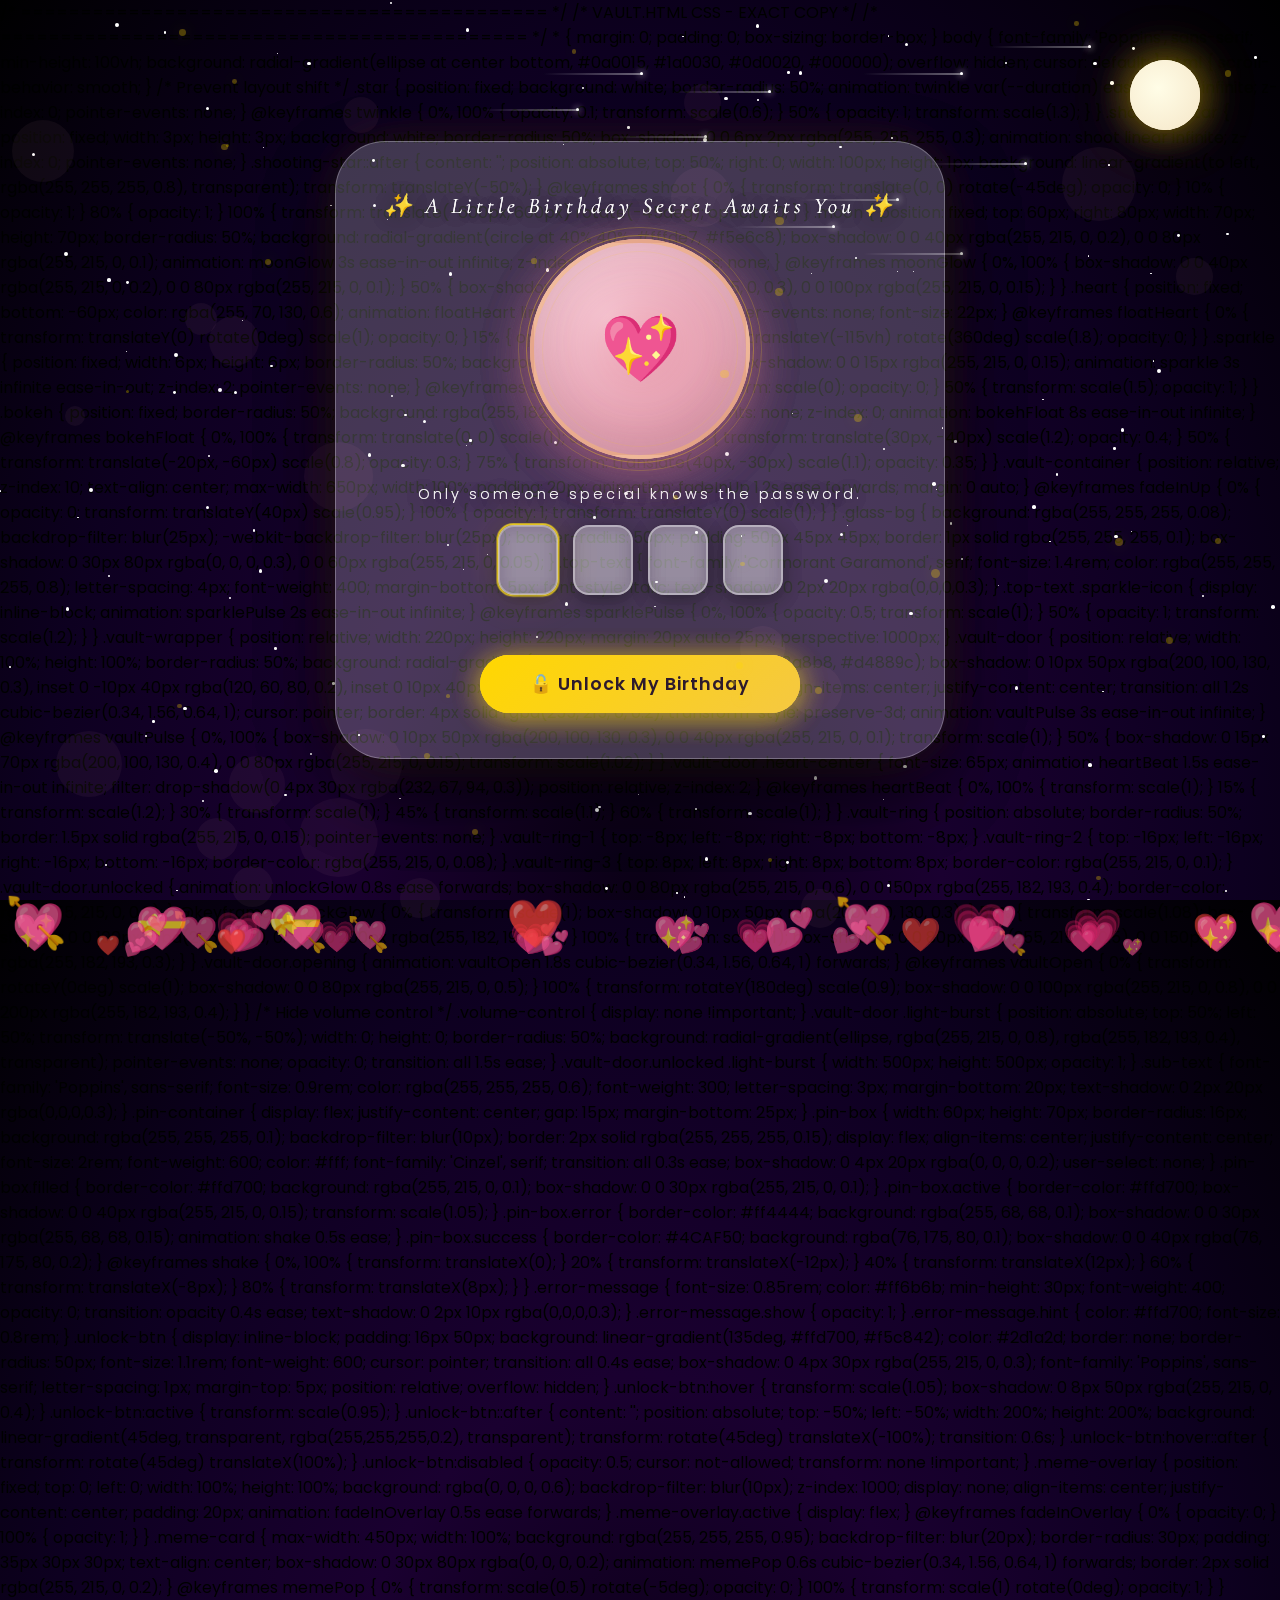
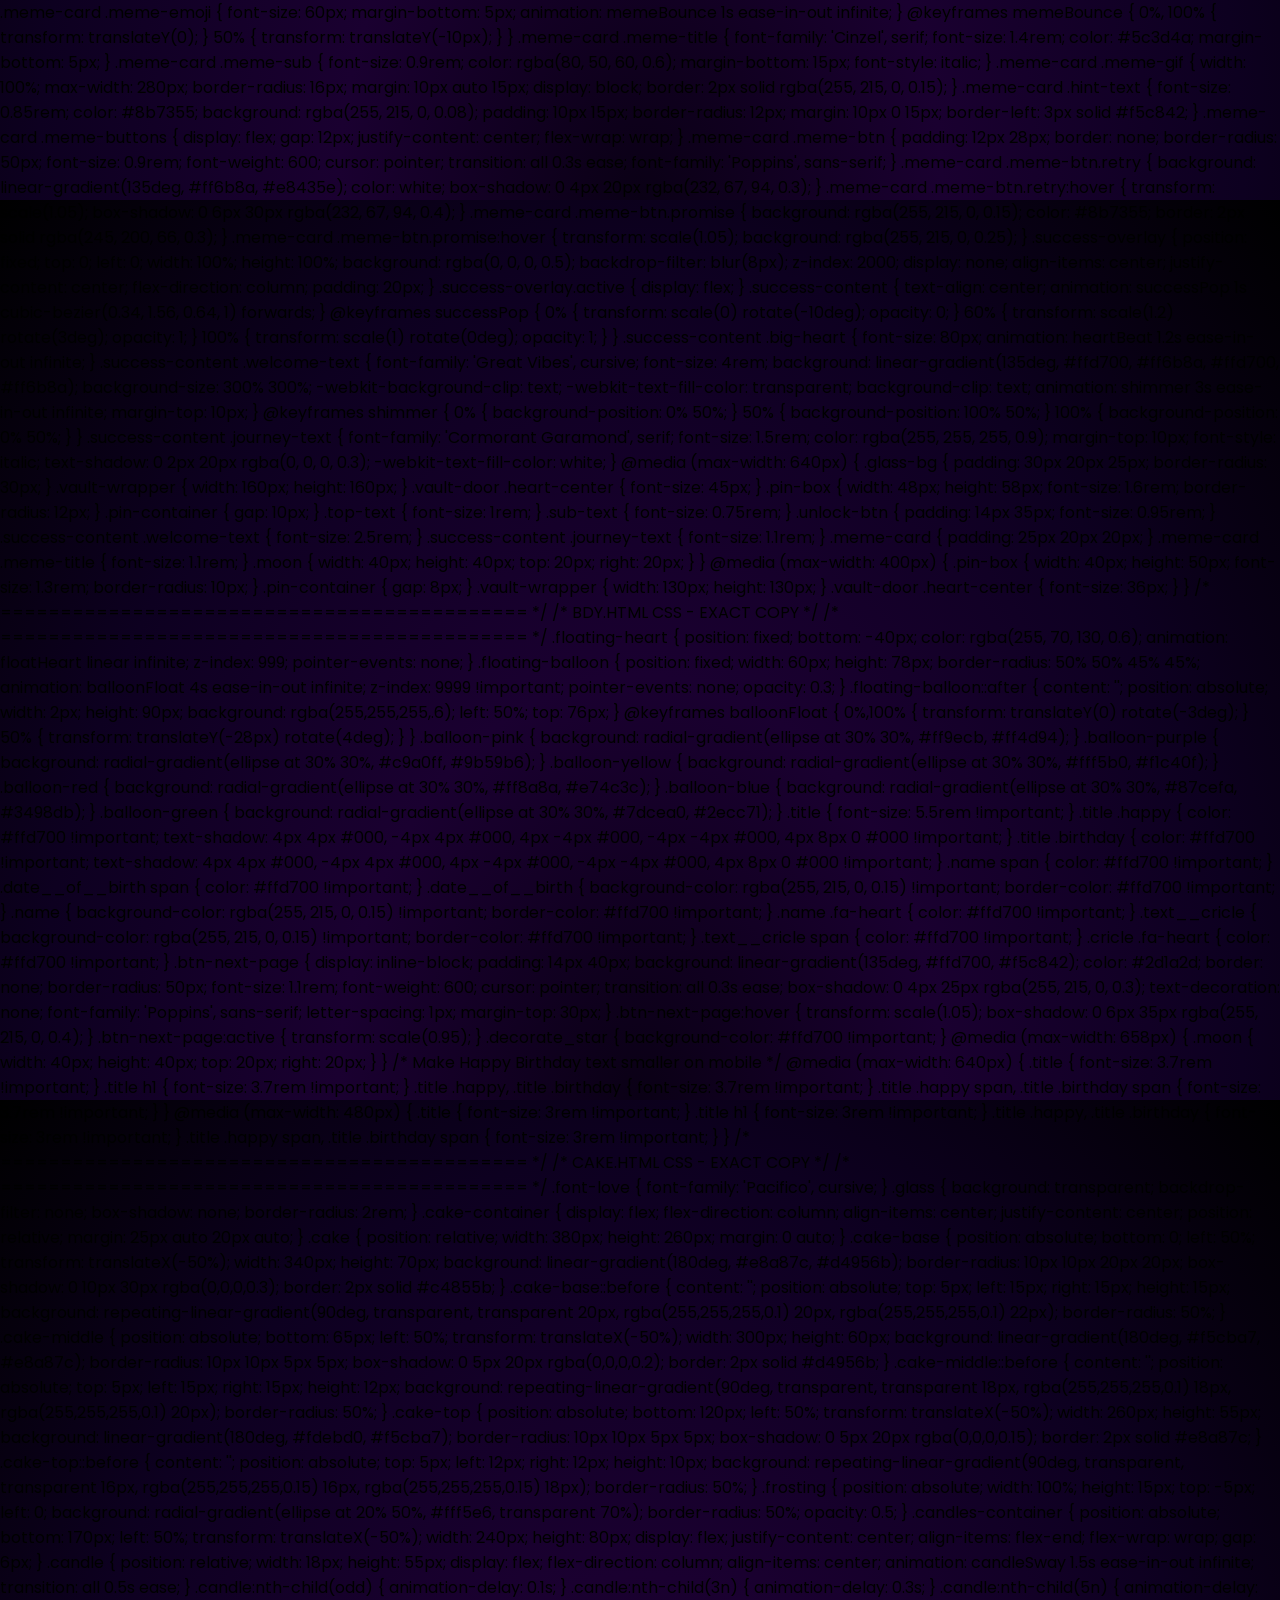
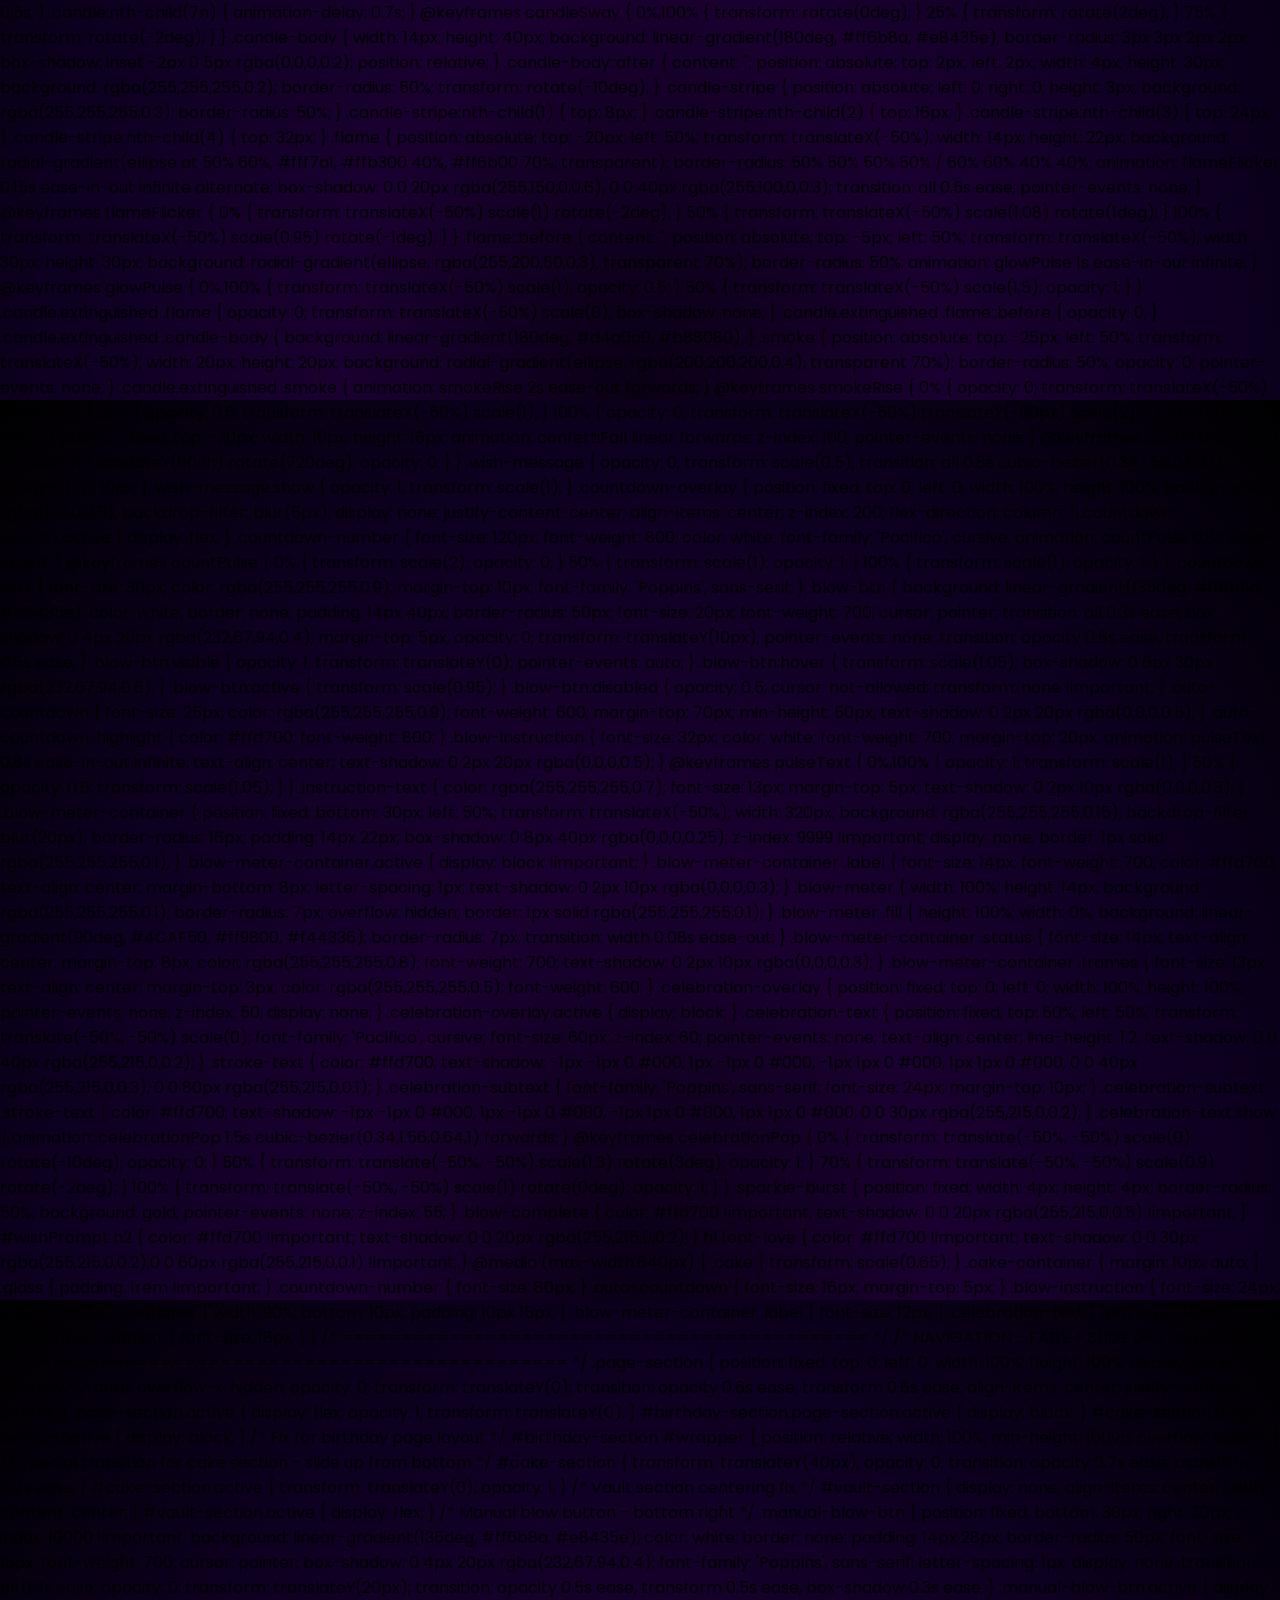
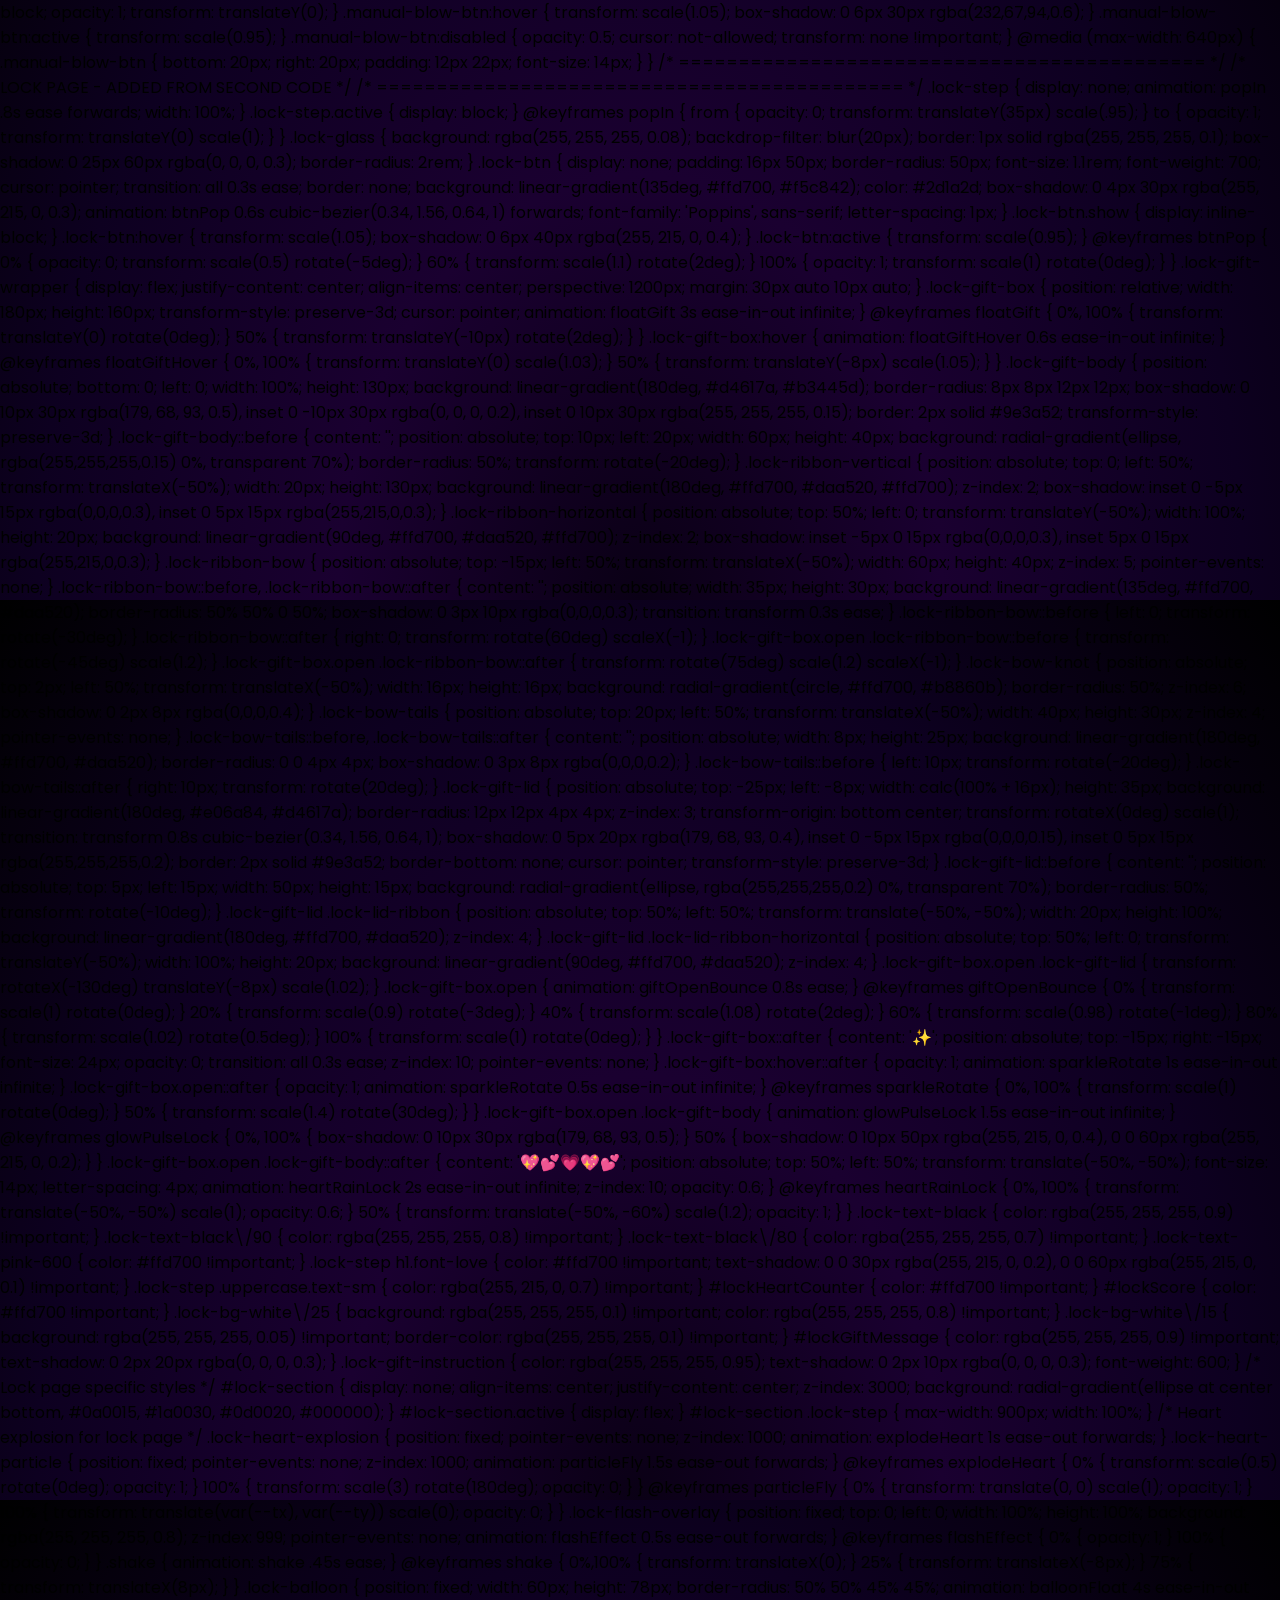
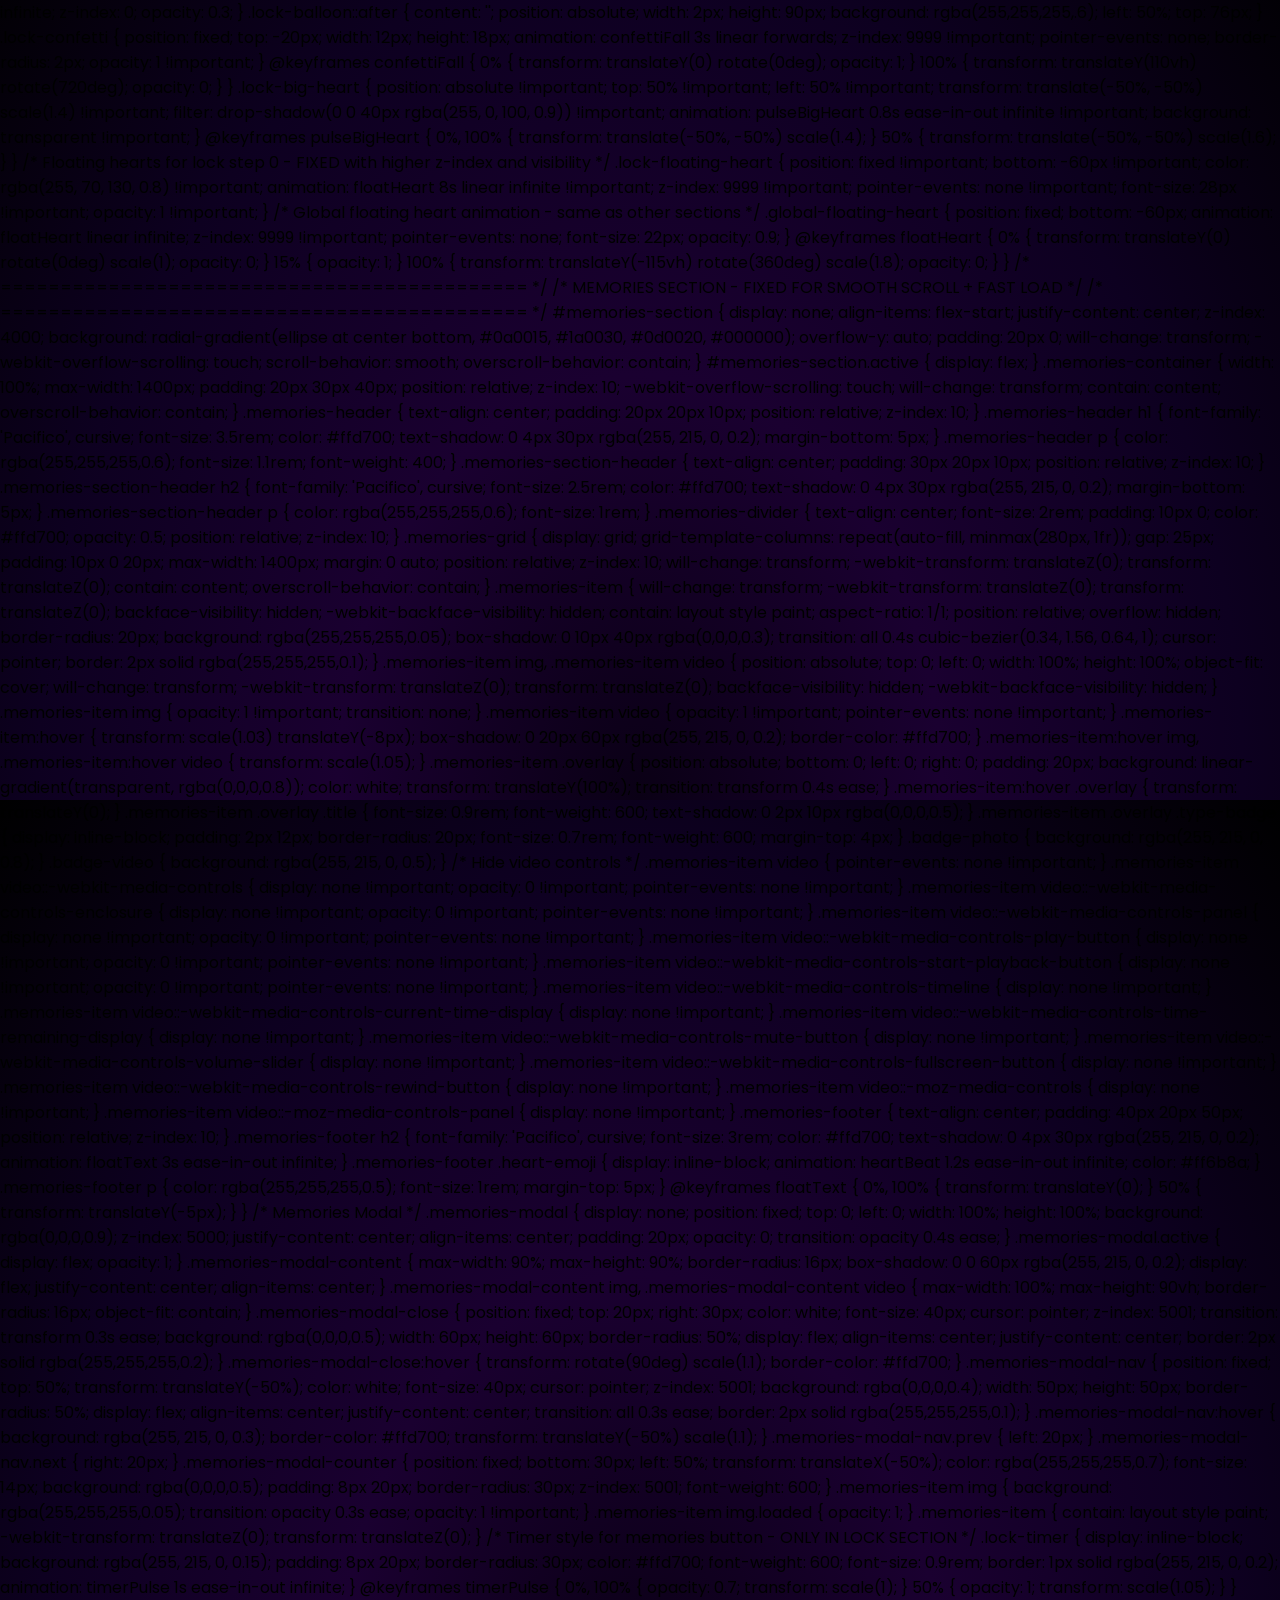
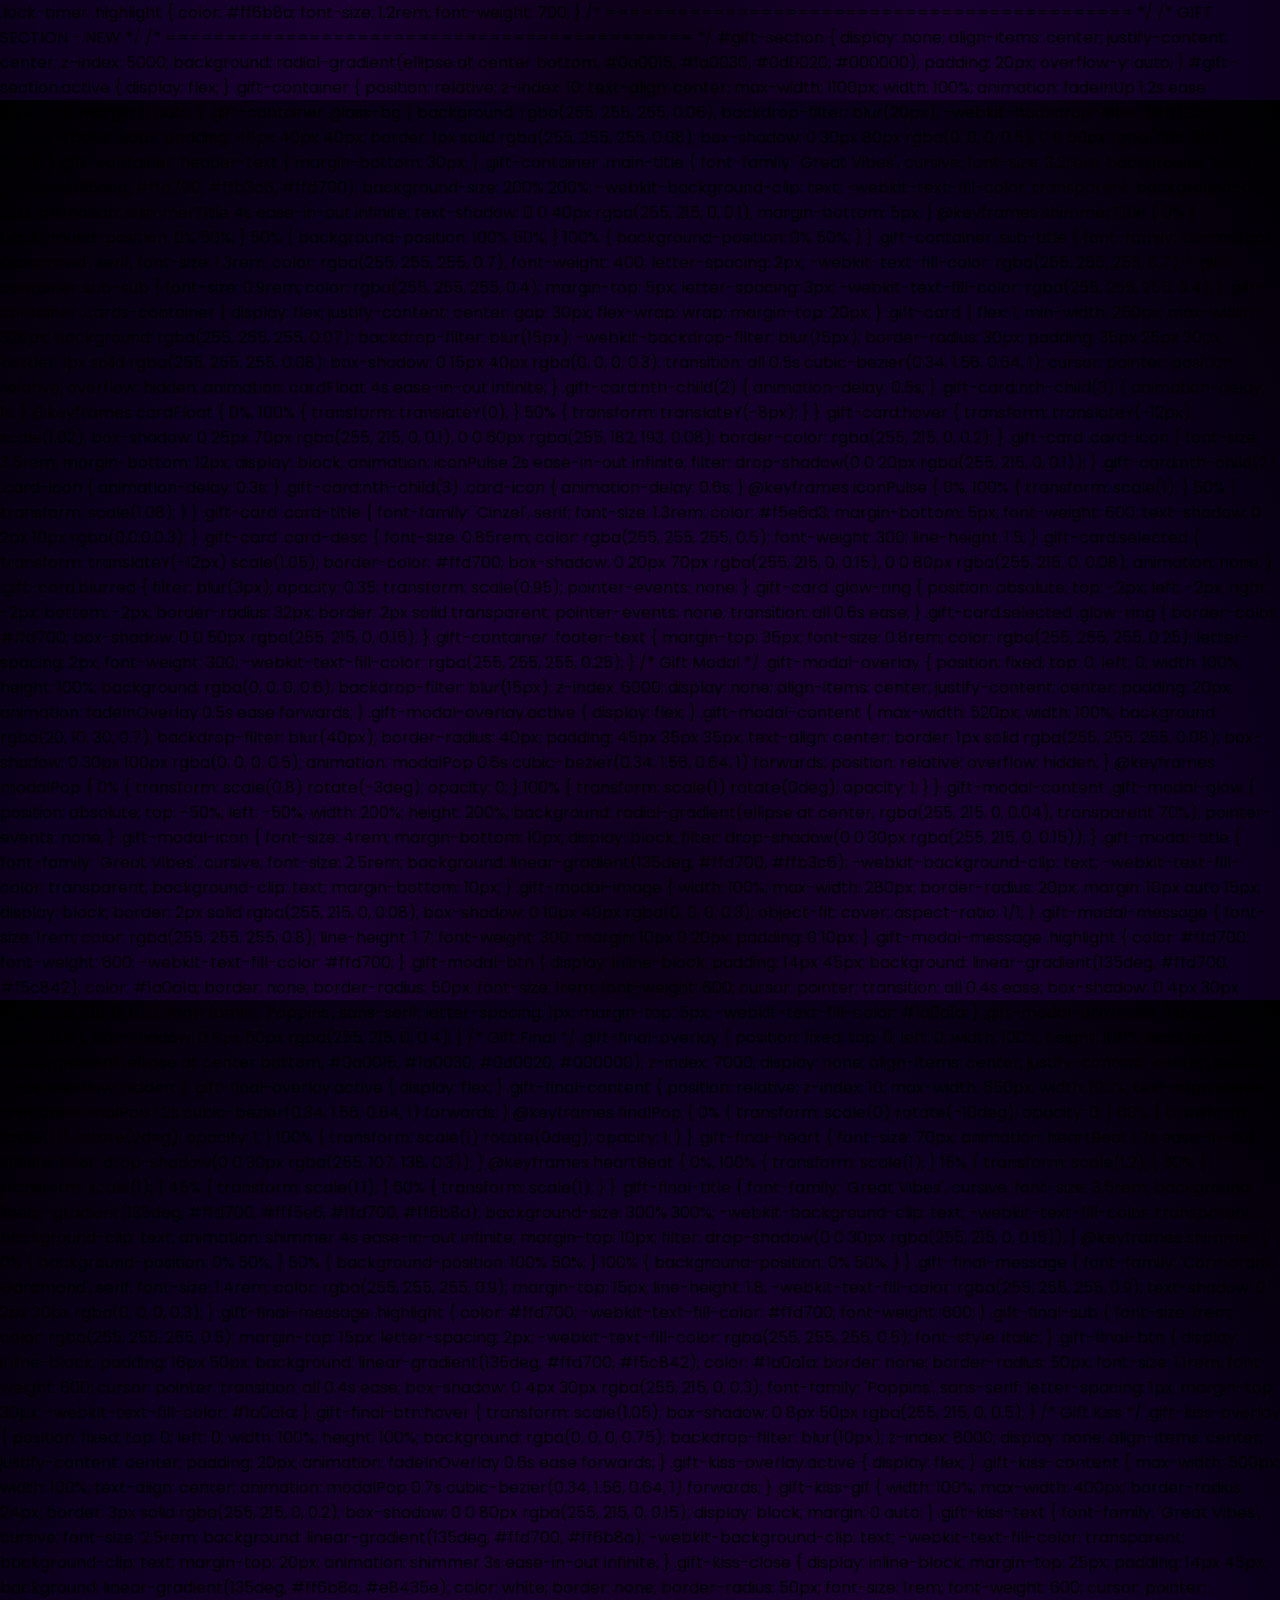
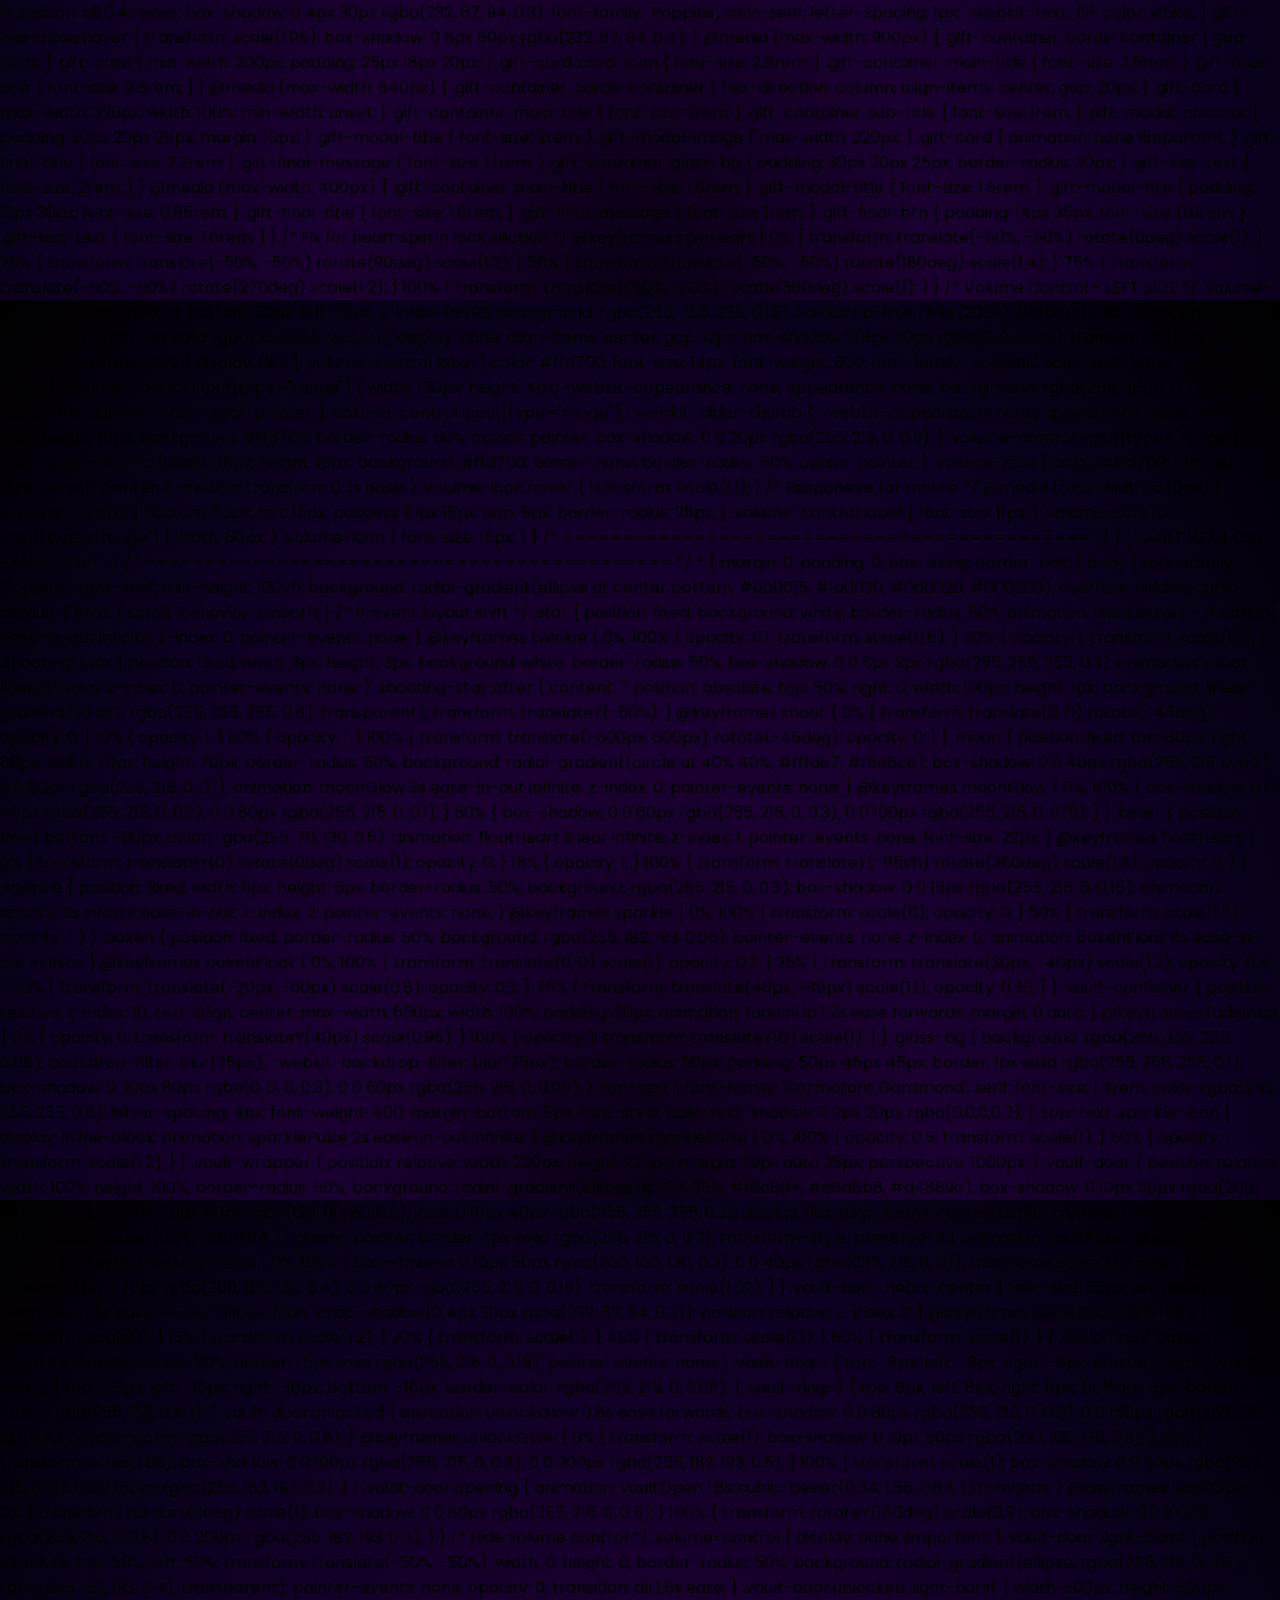
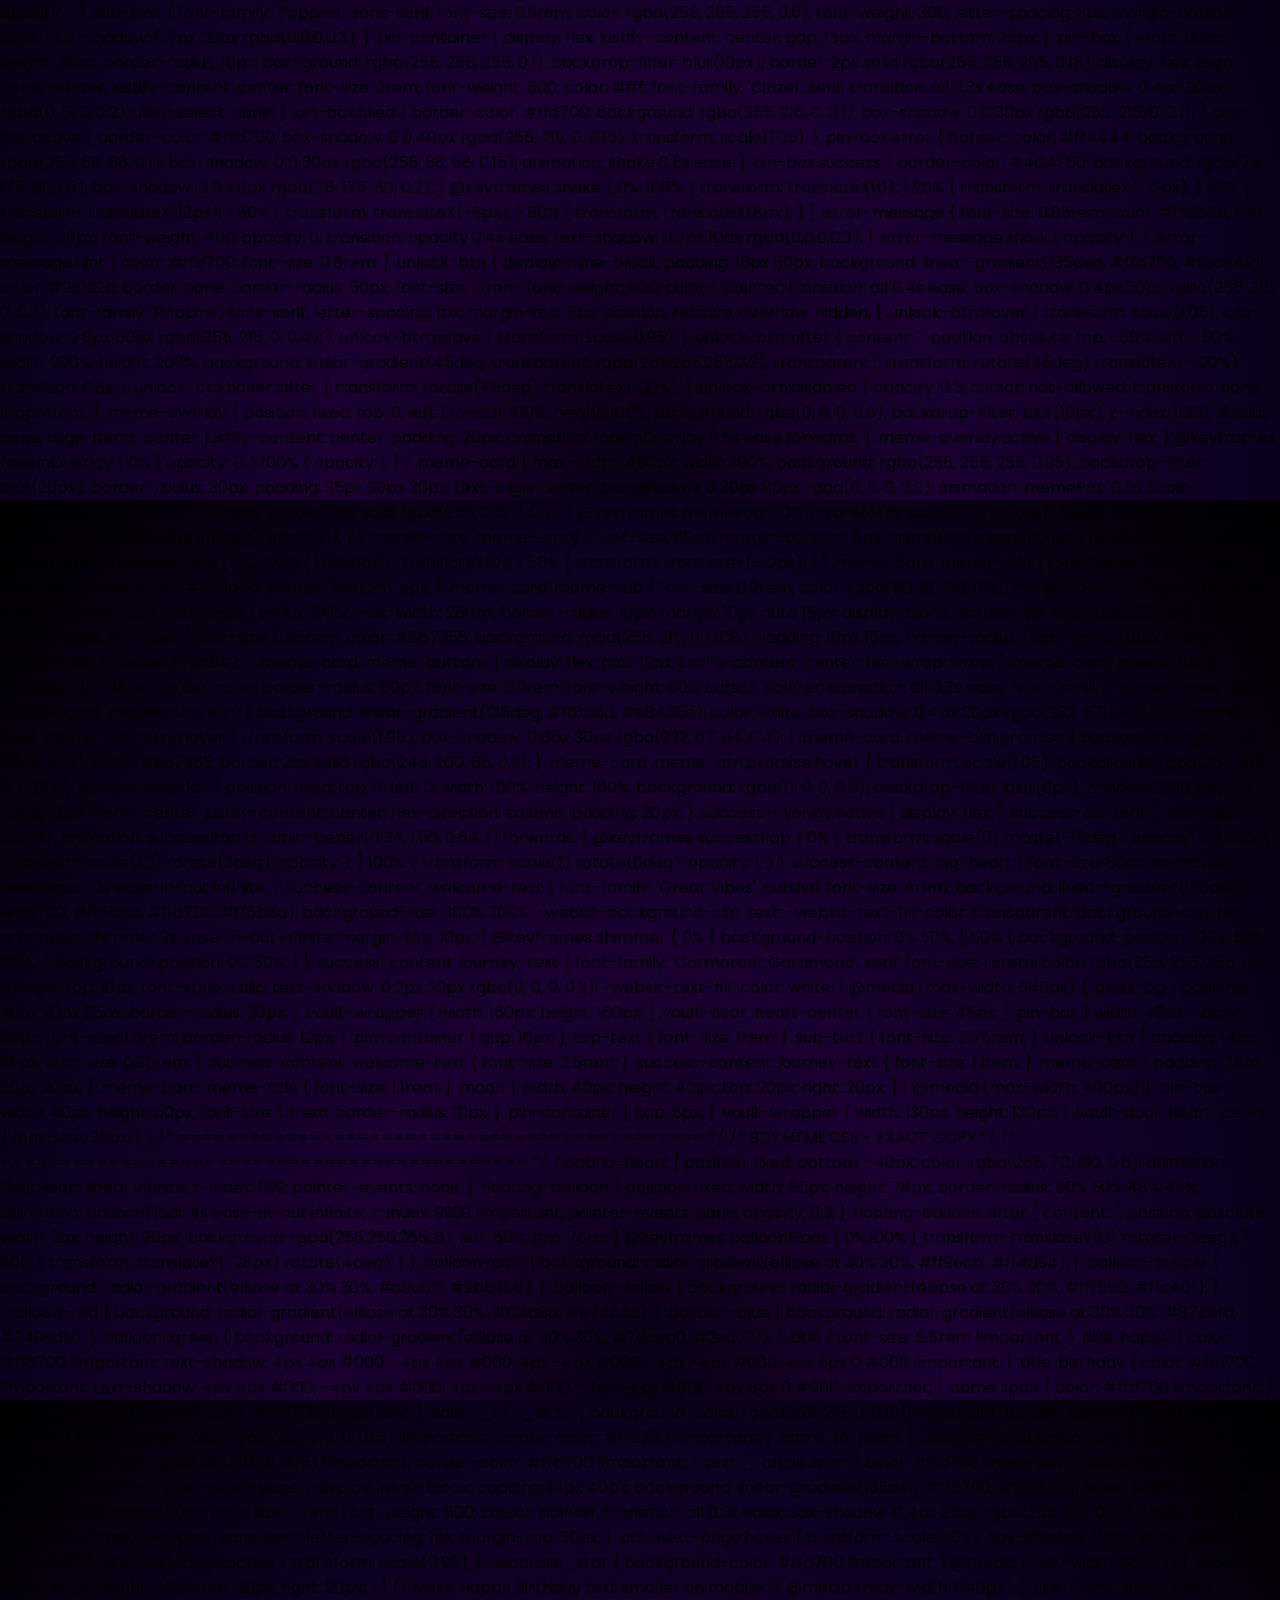
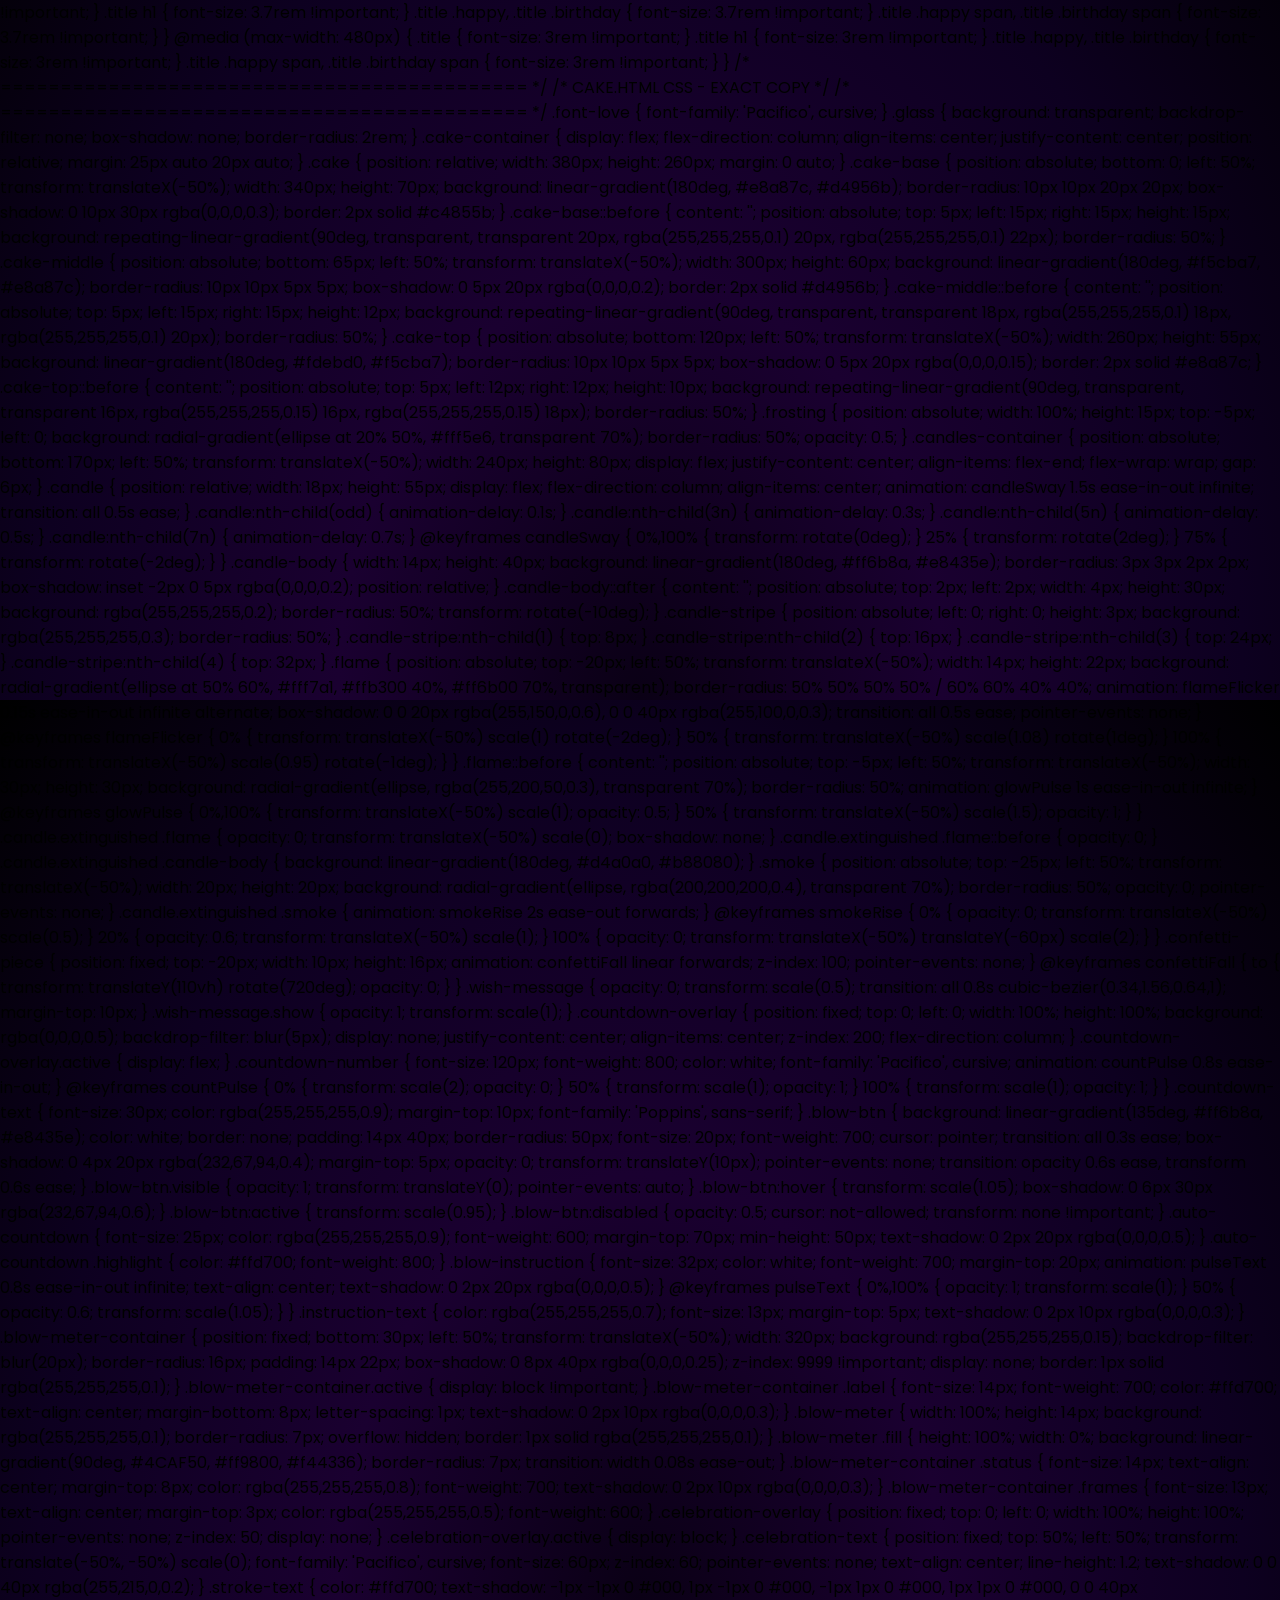
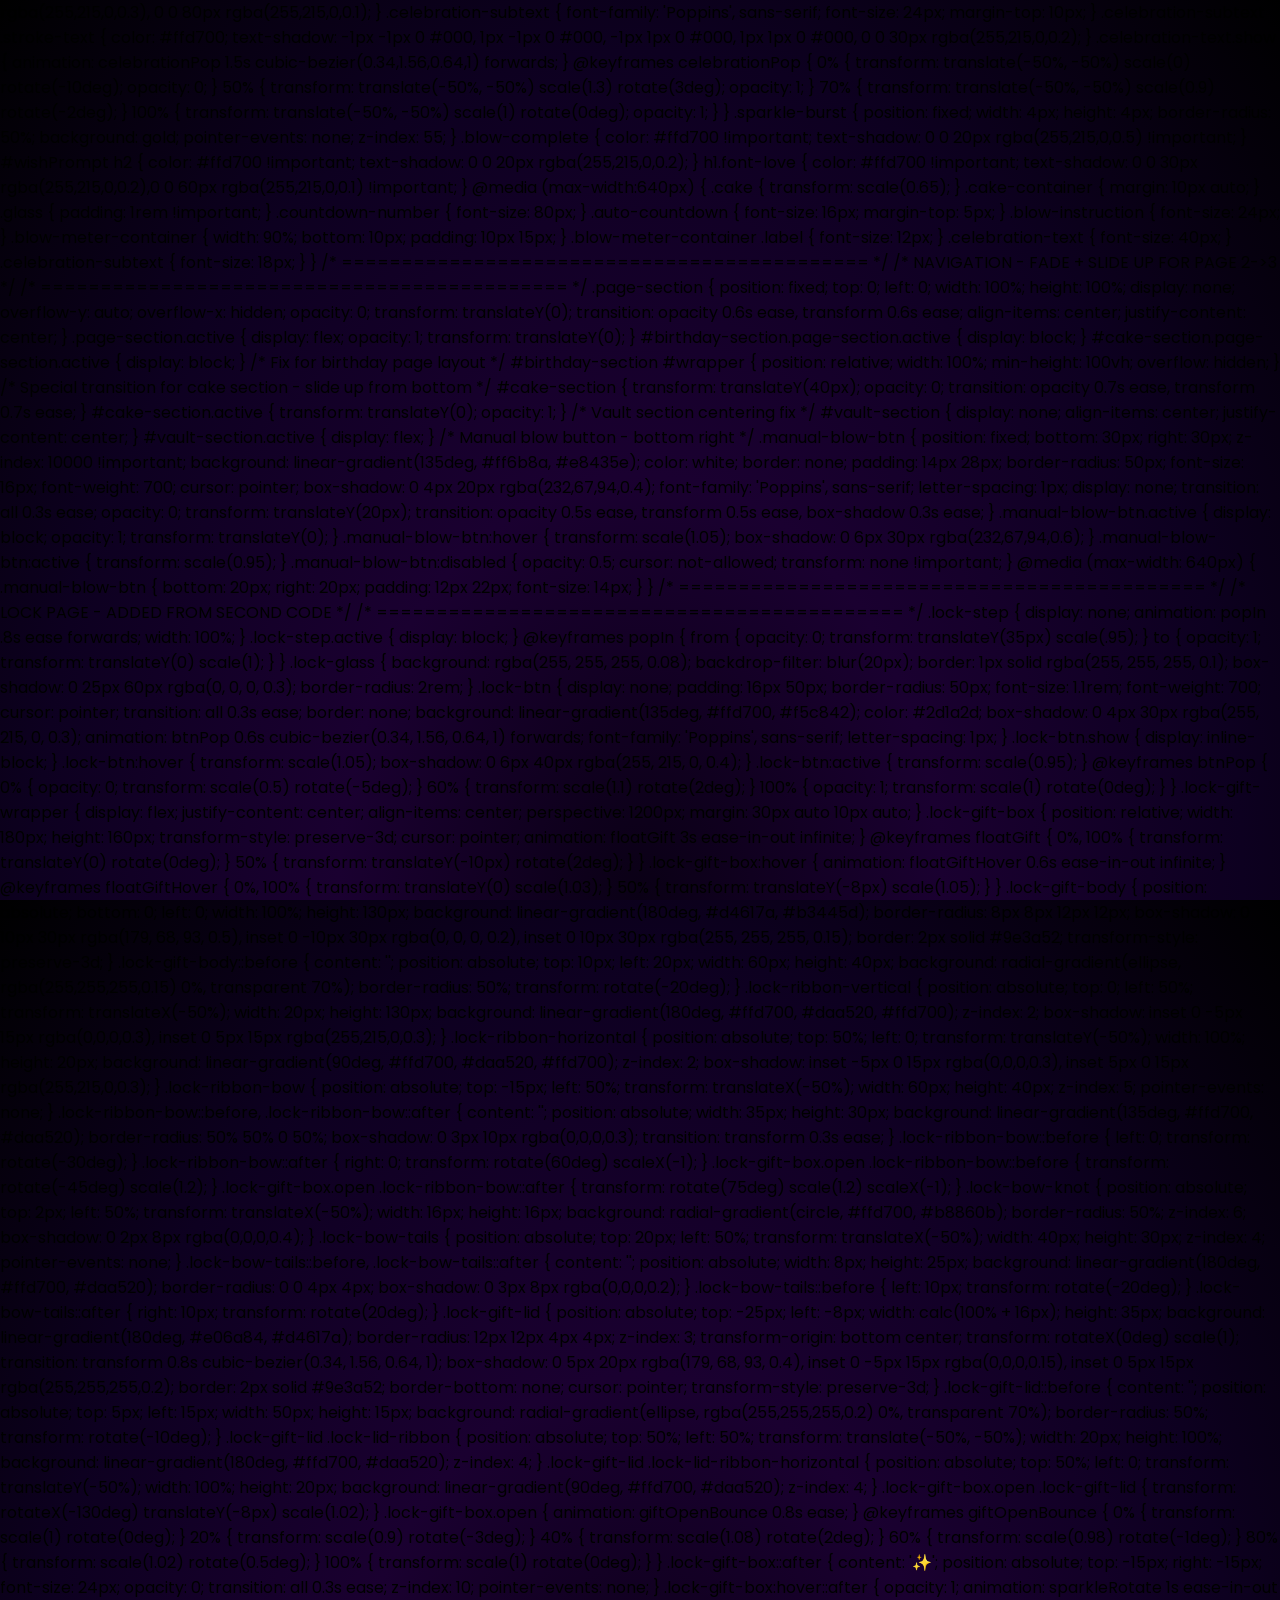
==== commit 91055ed9: "Update index.html" ====
--- a/index.html
+++ b/index.html
@@ -5209,15 +5209,15 @@
             const videos = [
                 { type: 'video', title: '', url: 'images/video1.MOV', thumbnail: 'images/video1.MOV' },
                 { type: 'video', title: '', url: 'images/video7.mov', thumbnail: 'images/video7.mov' },
-                { type: 'video', title: '', url: 'images/video3.mp4', thumbnail: 'images/video3.MOV' },
+                { type: 'video', title: '', url: 'images/video3.mp4', thumbnail: 'images/video3.mp4' },
                 { type: 'video', title: '', url: 'images/video4.MOV', thumbnail: 'images/video4.MOV' },
                 { type: 'video', title: '', url: 'images/video5.mov', thumbnail: 'images/video5.mov' },
                 { type: 'video', title: '', url: 'images/video6.MOV', thumbnail: 'images/video6.MOV' },
-                { type: 'video', title: '', url: 'images/video2.mp4', thumbnail: 'images/video2.MOV' },
+                { type: 'video', title: '', url: 'images/video2.mp4', thumbnail: 'images/video2.mp4' },
                 { type: 'video', title: '', url: 'images/video.MOV', thumbnail: 'images/video.MOV' },
                 { type: 'video', title: '', url: 'images/video9.MOV', thumbnail: 'images/video9.MOV' },
                 { type: 'video', title: '', url: 'images/video10.mov', thumbnail: 'images/video10.mov' },
-                { type: 'video', title: '', url: 'images/video11.mp4', thumbnail: 'images/video11.MOV' },
+                { type: 'video', title: '', url: 'images/video11.mp4', thumbnail: 'images/video11.mp4' },
                 { type: 'video', title: '', url: 'images/video12.mov', thumbnail: 'images/video12.mov' }
             ];
 
@@ -10761,15 +10761,15 @@
             const videos = [
                 { type: 'video', title: '', url: 'images/video1.MOV', thumbnail: 'images/video1.MOV' },
                 { type: 'video', title: '', url: 'images/video7.mov', thumbnail: 'images/video7.mov' },
-                { type: 'video', title: '', url: 'images/video3.MOV', thumbnail: 'images/video3.MOV' },
+                { type: 'video', title: '', url: 'images/video3.mp4', thumbnail: 'images/video3.MOV' },
                 { type: 'video', title: '', url: 'images/video4.MOV', thumbnail: 'images/video4.MOV' },
                 { type: 'video', title: '', url: 'images/video5.mov', thumbnail: 'images/video5.mov' },
                 { type: 'video', title: '', url: 'images/video6.MOV', thumbnail: 'images/video6.MOV' },
-                { type: 'video', title: '', url: 'images/video2.MOV', thumbnail: 'images/video2.MOV' },
+                { type: 'video', title: '', url: 'images/video2.mp4', thumbnail: 'images/video2.MOV' },
                 { type: 'video', title: '', url: 'images/video.MOV', thumbnail: 'images/video.MOV' },
                 { type: 'video', title: '', url: 'images/video9.MOV', thumbnail: 'images/video9.MOV' },
                 { type: 'video', title: '', url: 'images/video10.mov', thumbnail: 'images/video10.mov' },
-                { type: 'video', title: '', url: 'images/video11.MOV', thumbnail: 'images/video11.MOV' },
+                { type: 'video', title: '', url: 'images/video11.mp4', thumbnail: 'images/video11.MOV' },
                 { type: 'video', title: '', url: 'images/video12.mov', thumbnail: 'images/video12.mov' }
             ];
 
@@ -11138,4 +11138,5556 @@
     <!-- Volume Control -->
 
 </body>
+</html>        /* ============================================ */
+        /* VAULT.HTML CSS - EXACT COPY */
+        /* ============================================ */
+        * {
+            margin: 0;
+            padding: 0;
+            box-sizing: border-box;
+        }
+
+        body {
+            font-family: 'Poppins', sans-serif;
+            min-height: 100vh;
+            background: radial-gradient(ellipse at center bottom, #0a0015, #1a0030, #0d0020, #000000);
+            overflow: hidden;
+            cursor: default;
+        }
+        html {
+            scroll-behavior: smooth;
+        }
+
+        /* Prevent layout shift */
+
+        .star {
+            position: fixed;
+            background: white;
+            border-radius: 50%;
+            animation: twinkle var(--duration) ease-in-out infinite;
+            z-index: 0;
+            pointer-events: none;
+        }
+        @keyframes twinkle {
+            0%, 100% { opacity: 0.1; transform: scale(0.6); }
+            50% { opacity: 1; transform: scale(1.3); }
+        }
+
+        .shooting-star {
+            position: fixed;
+            width: 3px;
+            height: 3px;
+            background: white;
+            border-radius: 50%;
+            box-shadow: 0 0 6px 2px rgba(255, 255, 255, 0.3);
+            animation: shoot linear infinite;
+            z-index: 0;
+            pointer-events: none;
+        }
+        .shooting-star::after {
+            content: '';
+            position: absolute;
+            top: 50%;
+            right: 0;
+            width: 100px;
+            height: 1px;
+            background: linear-gradient(to left, rgba(255, 255, 255, 0.8), transparent);
+            transform: translateY(-50%);
+        }
+        @keyframes shoot {
+            0% { transform: translate(0, 0) rotate(-45deg); opacity: 0; }
+            10% { opacity: 1; }
+            80% { opacity: 1; }
+            100% { transform: translate(-600px, 600px) rotate(-45deg); opacity: 0; }
+        }
+
+        .moon {
+            position: fixed;
+            top: 60px;
+            right: 80px;
+            width: 70px;
+            height: 70px;
+            border-radius: 50%;
+            background: radial-gradient(circle at 40% 40%, #fffde7, #f5e6c8);
+            box-shadow: 0 0 40px rgba(255, 215, 0, 0.2), 0 0 80px rgba(255, 215, 0, 0.1);
+            animation: moonGlow 3s ease-in-out infinite;
+            z-index: 0;
+            pointer-events: none;
+        }
+        @keyframes moonGlow {
+            0%, 100% { box-shadow: 0 0 40px rgba(255, 215, 0, 0.2), 0 0 80px rgba(255, 215, 0, 0.1); }
+            50% { box-shadow: 0 0 60px rgba(255, 215, 0, 0.3), 0 0 100px rgba(255, 215, 0, 0.15); }
+        }
+
+        .heart {
+            position: fixed;
+            bottom: -60px;
+            color: rgba(255, 70, 130, 0.6);
+            animation: floatHeart linear infinite;
+            z-index: 1;
+            pointer-events: none;
+            font-size: 22px;
+        }
+        @keyframes floatHeart {
+            0% {
+                transform: translateY(0) rotate(0deg) scale(1);
+                opacity: 0;
+            }
+            15% {
+                opacity: 1;
+            }
+            100% {
+                transform: translateY(-115vh) rotate(360deg) scale(1.8);
+                opacity: 0;
+            }
+        }
+
+        .sparkle {
+            position: fixed;
+            width: 6px;
+            height: 6px;
+            border-radius: 50%;
+            background: rgba(255, 215, 0, 0.3);
+            box-shadow: 0 0 15px rgba(255, 215, 0, 0.15);
+            animation: sparkle 3s infinite ease-in-out;
+            z-index: 2;
+            pointer-events: none;
+        }
+        @keyframes sparkle {
+            0%, 100% {
+                transform: scale(0);
+                opacity: 0;
+            }
+            50% {
+                transform: scale(1.5);
+                opacity: 1;
+            }
+        }
+
+        .bokeh {
+            position: fixed;
+            border-radius: 50%;
+            background: rgba(255, 182, 193, 0.05);
+            pointer-events: none;
+            z-index: 0;
+            animation: bokehFloat 8s ease-in-out infinite;
+        }
+        @keyframes bokehFloat {
+            0%, 100% {
+                transform: translate(0, 0) scale(1);
+                opacity: 0.2;
+            }
+            25% {
+                transform: translate(30px, -40px) scale(1.2);
+                opacity: 0.4;
+            }
+            50% {
+                transform: translate(-20px, -60px) scale(0.8);
+                opacity: 0.3;
+            }
+            75% {
+                transform: translate(40px, -30px) scale(1.1);
+                opacity: 0.35;
+            }
+        }
+
+        .vault-container {
+            position: relative;
+            z-index: 10;
+            text-align: center;
+            max-width: 650px;
+            width: 100%;
+            padding: 20px;
+            animation: fadeInUp 1.2s ease forwards;
+            margin: 0 auto;
+        }
+
+        @keyframes fadeInUp {
+            0% {
+                opacity: 0;
+                transform: translateY(40px) scale(0.95);
+            }
+            100% {
+                opacity: 1;
+                transform: translateY(0) scale(1);
+            }
+        }
+
+        .glass-bg {
+            background: rgba(255, 255, 255, 0.08);
+            backdrop-filter: blur(25px);
+            -webkit-backdrop-filter: blur(25px);
+            border-radius: 50px;
+            padding: 50px 45px 45px;
+            border: 1px solid rgba(255, 255, 255, 0.1);
+            box-shadow: 0 30px 80px rgba(0, 0, 0, 0.3), 0 0 60px rgba(255, 215, 0, 0.05);
+        }
+
+        .top-text {
+            font-family: 'Cormorant Garamond', serif;
+            font-size: 1.4rem;
+            color: rgba(255, 255, 255, 0.8);
+            letter-spacing: 4px;
+            font-weight: 400;
+            margin-bottom: 5px;
+            font-style: italic;
+            text-shadow: 0 2px 20px rgba(0,0,0,0.3);
+        }
+
+        .top-text .sparkle-icon {
+            display: inline-block;
+            animation: sparklePulse 2s ease-in-out infinite;
+        }
+        @keyframes sparklePulse {
+            0%, 100% { opacity: 0.5; transform: scale(1); }
+            50% { opacity: 1; transform: scale(1.2); }
+        }
+
+        .vault-wrapper {
+            position: relative;
+            width: 220px;
+            height: 220px;
+            margin: 20px auto 25px;
+            perspective: 1000px;
+        }
+
+        .vault-door {
+            position: relative;
+            width: 100%;
+            height: 100%;
+            border-radius: 50%;
+            background: radial-gradient(ellipse at 35% 35%, #f5c8d4, #e8a8b8, #d4889c);
+            box-shadow:
+                0 10px 50px rgba(200, 100, 130, 0.3),
+                inset 0 -10px 40px rgba(120, 60, 80, 0.2),
+                inset 0 10px 40px rgba(255, 255, 255, 0.3);
+            display: flex;
+            align-items: center;
+            justify-content: center;
+            transition: all 1.2s cubic-bezier(0.34, 1.56, 0.64, 1);
+            cursor: pointer;
+            border: 4px solid rgba(255, 215, 0, 0.2);
+            transform-style: preserve-3d;
+            animation: vaultPulse 3s ease-in-out infinite;
+        }
+
+        @keyframes vaultPulse {
+            0%, 100% {
+                box-shadow: 0 10px 50px rgba(200, 100, 130, 0.3), 0 0 40px rgba(255, 215, 0, 0.1);
+                transform: scale(1);
+            }
+            50% {
+                box-shadow: 0 15px 70px rgba(200, 100, 130, 0.4), 0 0 80px rgba(255, 215, 0, 0.15);
+                transform: scale(1.02);
+            }
+        }
+
+        .vault-door .heart-center {
+            font-size: 65px;
+            animation: heartBeat 1.5s ease-in-out infinite;
+            filter: drop-shadow(0 4px 30px rgba(232, 67, 94, 0.3));
+            position: relative;
+            z-index: 2;
+        }
+
+        @keyframes heartBeat {
+            0%, 100% { transform: scale(1); }
+            15% { transform: scale(1.2); }
+            30% { transform: scale(1); }
+            45% { transform: scale(1.1); }
+            60% { transform: scale(1); }
+        }
+
+        .vault-ring {
+            position: absolute;
+            border-radius: 50%;
+            border: 1.5px solid rgba(255, 215, 0, 0.15);
+            pointer-events: none;
+        }
+        .vault-ring-1 {
+            top: -8px;
+            left: -8px;
+            right: -8px;
+            bottom: -8px;
+        }
+        .vault-ring-2 {
+            top: -16px;
+            left: -16px;
+            right: -16px;
+            bottom: -16px;
+            border-color: rgba(255, 215, 0, 0.08);
+        }
+        .vault-ring-3 {
+            top: 8px;
+            left: 8px;
+            right: 8px;
+            bottom: 8px;
+            border-color: rgba(255, 215, 0, 0.1);
+        }
+
+        .vault-door.unlocked {
+            animation: unlockGlow 0.8s ease forwards;
+            box-shadow: 0 0 80px rgba(255, 215, 0, 0.6), 0 0 150px rgba(255, 182, 193, 0.4);
+            border-color: rgba(255, 215, 0, 0.6);
+        }
+
+        @keyframes unlockGlow {
+            0% {
+                transform: scale(1);
+                box-shadow: 0 10px 50px rgba(200, 100, 130, 0.3);
+            }
+            50% {
+                transform: scale(1.08);
+                box-shadow: 0 0 100px rgba(255, 215, 0, 0.8), 0 0 200px rgba(255, 182, 193, 0.5);
+            }
+            100% {
+                transform: scale(1);
+                box-shadow: 0 0 80px rgba(255, 215, 0, 0.5), 0 0 150px rgba(255, 182, 193, 0.3);
+            }
+        }
+
+        .vault-door.opening {
+            animation: vaultOpen 1.8s cubic-bezier(0.34, 1.56, 0.64, 1) forwards;
+        }
+
+        @keyframes vaultOpen {
+            0% {
+                transform: rotateY(0deg) scale(1);
+                box-shadow: 0 0 80px rgba(255, 215, 0, 0.5);
+            }
+            100% {
+                transform: rotateY(180deg) scale(0.9);
+                box-shadow: 0 0 100px rgba(255, 215, 0, 0.8), 0 0 200px rgba(255, 182, 193, 0.4);
+            }
+        }
+/* Hide volume control */
+.volume-control {
+    display: none !important;
+}
+        .vault-door .light-burst {
+            position: absolute;
+            top: 50%;
+            left: 50%;
+            transform: translate(-50%, -50%);
+            width: 0;
+            height: 0;
+            border-radius: 50%;
+            background: radial-gradient(ellipse, rgba(255, 215, 0, 0.8), rgba(255, 182, 193, 0.4), transparent);
+            pointer-events: none;
+            opacity: 0;
+            transition: all 1.5s ease;
+        }
+
+        .vault-door.unlocked .light-burst {
+            width: 500px;
+            height: 500px;
+            opacity: 1;
+        }
+
+        .sub-text {
+            font-family: 'Poppins', sans-serif;
+            font-size: 0.9rem;
+            color: rgba(255, 255, 255, 0.6);
+            font-weight: 300;
+            letter-spacing: 3px;
+            margin-bottom: 20px;
+            text-shadow: 0 2px 20px rgba(0,0,0,0.3);
+        }
+
+        .pin-container {
+            display: flex;
+            justify-content: center;
+            gap: 15px;
+            margin-bottom: 25px;
+        }
+
+        .pin-box {
+            width: 60px;
+            height: 70px;
+            border-radius: 16px;
+            background: rgba(255, 255, 255, 0.1);
+            backdrop-filter: blur(10px);
+            border: 2px solid rgba(255, 255, 255, 0.15);
+            display: flex;
+            align-items: center;
+            justify-content: center;
+            font-size: 2rem;
+            font-weight: 600;
+            color: #fff;
+            font-family: 'Cinzel', serif;
+            transition: all 0.3s ease;
+            box-shadow: 0 4px 20px rgba(0, 0, 0, 0.2);
+            user-select: none;
+        }
+
+        .pin-box.filled {
+            border-color: #ffd700;
+            background: rgba(255, 215, 0, 0.1);
+            box-shadow: 0 0 30px rgba(255, 215, 0, 0.1);
+        }
+
+        .pin-box.active {
+            border-color: #ffd700;
+            box-shadow: 0 0 40px rgba(255, 215, 0, 0.15);
+            transform: scale(1.05);
+        }
+
+        .pin-box.error {
+            border-color: #ff4444;
+            background: rgba(255, 68, 68, 0.1);
+            box-shadow: 0 0 30px rgba(255, 68, 68, 0.15);
+            animation: shake 0.5s ease;
+        }
+
+        .pin-box.success {
+            border-color: #4CAF50;
+            background: rgba(76, 175, 80, 0.1);
+            box-shadow: 0 0 40px rgba(76, 175, 80, 0.2);
+        }
+
+        @keyframes shake {
+            0%, 100% { transform: translateX(0); }
+            20% { transform: translateX(-12px); }
+            40% { transform: translateX(12px); }
+            60% { transform: translateX(-8px); }
+            80% { transform: translateX(8px); }
+        }
+
+        .error-message {
+            font-size: 0.85rem;
+            color: #ff6b6b;
+            min-height: 30px;
+            font-weight: 400;
+            opacity: 0;
+            transition: opacity 0.4s ease;
+            text-shadow: 0 2px 10px rgba(0,0,0,0.3);
+        }
+
+        .error-message.show {
+            opacity: 1;
+        }
+
+        .error-message.hint {
+            color: #ffd700;
+            font-size: 0.8rem;
+        }
+
+        .unlock-btn {
+            display: inline-block;
+            padding: 16px 50px;
+            background: linear-gradient(135deg, #ffd700, #f5c842);
+            color: #2d1a2d;
+            border: none;
+            border-radius: 50px;
+            font-size: 1.1rem;
+            font-weight: 600;
+            cursor: pointer;
+            transition: all 0.4s ease;
+            box-shadow: 0 4px 30px rgba(255, 215, 0, 0.3);
+            font-family: 'Poppins', sans-serif;
+            letter-spacing: 1px;
+            margin-top: 5px;
+            position: relative;
+            overflow: hidden;
+        }
+
+        .unlock-btn:hover {
+            transform: scale(1.05);
+            box-shadow: 0 8px 50px rgba(255, 215, 0, 0.4);
+        }
+
+        .unlock-btn:active {
+            transform: scale(0.95);
+        }
+
+        .unlock-btn::after {
+            content: '';
+            position: absolute;
+            top: -50%;
+            left: -50%;
+            width: 200%;
+            height: 200%;
+            background: linear-gradient(45deg, transparent, rgba(255,255,255,0.2), transparent);
+            transform: rotate(45deg) translateX(-100%);
+            transition: 0.6s;
+        }
+
+        .unlock-btn:hover::after {
+            transform: rotate(45deg) translateX(100%);
+        }
+
+        .unlock-btn:disabled {
+            opacity: 0.5;
+            cursor: not-allowed;
+            transform: none !important;
+        }
+
+        .meme-overlay {
+            position: fixed;
+            top: 0;
+            left: 0;
+            width: 100%;
+            height: 100%;
+            background: rgba(0, 0, 0, 0.6);
+            backdrop-filter: blur(10px);
+            z-index: 1000;
+            display: none;
+            align-items: center;
+            justify-content: center;
+            padding: 20px;
+            animation: fadeInOverlay 0.5s ease forwards;
+        }
+
+        .meme-overlay.active {
+            display: flex;
+        }
+
+        @keyframes fadeInOverlay {
+            0% { opacity: 0; }
+            100% { opacity: 1; }
+        }
+
+        .meme-card {
+            max-width: 450px;
+            width: 100%;
+            background: rgba(255, 255, 255, 0.95);
+            backdrop-filter: blur(20px);
+            border-radius: 30px;
+            padding: 35px 30px 30px;
+            text-align: center;
+            box-shadow: 0 30px 80px rgba(0, 0, 0, 0.2);
+            animation: memePop 0.6s cubic-bezier(0.34, 1.56, 0.64, 1) forwards;
+            border: 2px solid rgba(255, 215, 0, 0.2);
+        }
+
+        @keyframes memePop {
+            0% {
+                transform: scale(0.5) rotate(-5deg);
+                opacity: 0;
+            }
+            100% {
+                transform: scale(1) rotate(0deg);
+                opacity: 1;
+            }
+        }
+
+        .meme-card .meme-emoji {
+            font-size: 60px;
+            margin-bottom: 5px;
+            animation: memeBounce 1s ease-in-out infinite;
+        }
+
+        @keyframes memeBounce {
+            0%, 100% { transform: translateY(0); }
+            50% { transform: translateY(-10px); }
+        }
+
+        .meme-card .meme-title {
+            font-family: 'Cinzel', serif;
+            font-size: 1.4rem;
+            color: #5c3d4a;
+            margin-bottom: 5px;
+        }
+
+        .meme-card .meme-sub {
+            font-size: 0.9rem;
+            color: rgba(80, 50, 60, 0.6);
+            margin-bottom: 15px;
+            font-style: italic;
+        }
+
+        .meme-card .meme-gif {
+            width: 100%;
+            max-width: 280px;
+            border-radius: 16px;
+            margin: 10px auto 15px;
+            display: block;
+            border: 2px solid rgba(255, 215, 0, 0.15);
+        }
+
+        .meme-card .hint-text {
+            font-size: 0.85rem;
+            color: #8b7355;
+            background: rgba(255, 215, 0, 0.08);
+            padding: 10px 15px;
+            border-radius: 12px;
+            margin: 10px 0 15px;
+            border-left: 3px solid #f5c842;
+        }
+
+        .meme-card .meme-buttons {
+            display: flex;
+            gap: 12px;
+            justify-content: center;
+            flex-wrap: wrap;
+        }
+
+        .meme-card .meme-btn {
+            padding: 12px 28px;
+            border: none;
+            border-radius: 50px;
+            font-size: 0.9rem;
+            font-weight: 600;
+            cursor: pointer;
+            transition: all 0.3s ease;
+            font-family: 'Poppins', sans-serif;
+        }
+
+        .meme-card .meme-btn.retry {
+            background: linear-gradient(135deg, #ff6b8a, #e8435e);
+            color: white;
+            box-shadow: 0 4px 20px rgba(232, 67, 94, 0.3);
+        }
+
+        .meme-card .meme-btn.retry:hover {
+            transform: scale(1.05);
+            box-shadow: 0 6px 30px rgba(232, 67, 94, 0.4);
+        }
+
+        .meme-card .meme-btn.promise {
+            background: rgba(255, 215, 0, 0.15);
+            color: #8b7355;
+            border: 2px solid rgba(245, 200, 66, 0.3);
+        }
+
+        .meme-card .meme-btn.promise:hover {
+            transform: scale(1.05);
+            background: rgba(255, 215, 0, 0.25);
+        }
+
+        .success-overlay {
+            position: fixed;
+            top: 0;
+            left: 0;
+            width: 100%;
+            height: 100%;
+            background: rgba(0, 0, 0, 0.5);
+            backdrop-filter: blur(8px);
+            z-index: 2000;
+            display: none;
+            align-items: center;
+            justify-content: center;
+            flex-direction: column;
+            padding: 20px;
+        }
+
+        .success-overlay.active {
+            display: flex;
+        }
+
+        .success-content {
+            text-align: center;
+            animation: successPop 1s cubic-bezier(0.34, 1.56, 0.64, 1) forwards;
+        }
+
+        @keyframes successPop {
+            0% {
+                transform: scale(0) rotate(-10deg);
+                opacity: 0;
+            }
+            60% {
+                transform: scale(1.2) rotate(3deg);
+                opacity: 1;
+            }
+            100% {
+                transform: scale(1) rotate(0deg);
+                opacity: 1;
+            }
+        }
+
+        .success-content .big-heart {
+            font-size: 80px;
+            animation: heartBeat 1.2s ease-in-out infinite;
+        }
+
+        .success-content .welcome-text {
+            font-family: 'Great Vibes', cursive;
+            font-size: 4rem;
+            background: linear-gradient(135deg, #ffd700, #ff6b8a, #ffd700, #ff6b8a);
+            background-size: 300% 300%;
+            -webkit-background-clip: text;
+            -webkit-text-fill-color: transparent;
+            background-clip: text;
+            animation: shimmer 3s ease-in-out infinite;
+            margin-top: 10px;
+        }
+
+        @keyframes shimmer {
+            0% { background-position: 0% 50%; }
+            50% { background-position: 100% 50%; }
+            100% { background-position: 0% 50%; }
+        }
+
+        .success-content .journey-text {
+            font-family: 'Cormorant Garamond', serif;
+            font-size: 1.5rem;
+            color: rgba(255, 255, 255, 0.9);
+            margin-top: 10px;
+            font-style: italic;
+            text-shadow: 0 2px 20px rgba(0, 0, 0, 0.3);
+            -webkit-text-fill-color: white;
+        }
+
+        @media (max-width: 640px) {
+            .glass-bg {
+                padding: 30px 20px 25px;
+                border-radius: 30px;
+            }
+            .vault-wrapper {
+                width: 160px;
+                height: 160px;
+            }
+            .vault-door .heart-center {
+                font-size: 45px;
+            }
+            .pin-box {
+                width: 48px;
+                height: 58px;
+                font-size: 1.6rem;
+                border-radius: 12px;
+            }
+            .pin-container {
+                gap: 10px;
+            }
+            .top-text {
+                font-size: 1rem;
+            }
+            .sub-text {
+                font-size: 0.75rem;
+            }
+            .unlock-btn {
+                padding: 14px 35px;
+                font-size: 0.95rem;
+            }
+            .success-content .welcome-text {
+                font-size: 2.5rem;
+            }
+            .success-content .journey-text {
+                font-size: 1.1rem;
+            }
+            .meme-card {
+                padding: 25px 20px 20px;
+            }
+            .meme-card .meme-title {
+                font-size: 1.1rem;
+            }
+            .moon {
+                width: 40px;
+                height: 40px;
+                top: 20px;
+                right: 20px;
+            }
+        }
+
+        @media (max-width: 400px) {
+            .pin-box {
+                width: 40px;
+                height: 50px;
+                font-size: 1.3rem;
+                border-radius: 10px;
+            }
+            .pin-container {
+                gap: 8px;
+            }
+            .vault-wrapper {
+                width: 130px;
+                height: 130px;
+            }
+            .vault-door .heart-center {
+                font-size: 36px;
+            }
+        }
+
+        /* ============================================ */
+        /* BDY.HTML CSS - EXACT COPY */
+        /* ============================================ */
+        .floating-heart {
+            position: fixed;
+            bottom: -40px;
+            color: rgba(255, 70, 130, 0.6);
+            animation: floatHeart linear infinite;
+            z-index: 999;
+            pointer-events: none;
+        }
+
+        .floating-balloon {
+            position: fixed;
+            width: 60px;
+            height: 78px;
+            border-radius: 50% 50% 45% 45%;
+            animation: balloonFloat 4s ease-in-out infinite;
+            z-index: 9999 !important;
+            pointer-events: none;
+            opacity: 0.3;
+        }
+        .floating-balloon::after {
+            content: '';
+            position: absolute;
+            width: 2px;
+            height: 90px;
+            background: rgba(255,255,255,.6);
+            left: 50%;
+            top: 76px;
+        }
+        @keyframes balloonFloat {
+            0%,100% { transform: translateY(0) rotate(-3deg); }
+            50% { transform: translateY(-28px) rotate(4deg); }
+        }
+
+        .balloon-pink { background: radial-gradient(ellipse at 30% 30%, #ff9ecb, #ff4d94); }
+        .balloon-purple { background: radial-gradient(ellipse at 30% 30%, #c9a0ff, #9b59b6); }
+        .balloon-yellow { background: radial-gradient(ellipse at 30% 30%, #fff5b0, #f1c40f); }
+        .balloon-red { background: radial-gradient(ellipse at 30% 30%, #ff8a8a, #e74c3c); }
+        .balloon-blue { background: radial-gradient(ellipse at 30% 30%, #87cefa, #3498db); }
+        .balloon-green { background: radial-gradient(ellipse at 30% 30%, #7dcea0, #2ecc71); }
+
+        .title {
+            font-size: 5.5rem !important;
+        }
+
+        .title .happy {
+            color: #ffd700 !important;
+            text-shadow: 4px 4px #000, -4px 4px #000, 4px -4px #000, -4px -4px #000, 4px 8px 0 #000 !important;
+        }
+        .title .birthday {
+            color: #ffd700 !important;
+            text-shadow: 4px 4px #000, -4px 4px #000, 4px -4px #000, -4px -4px #000, 4px 8px 0 #000 !important;
+        }
+        .name span {
+            color: #ffd700 !important;
+        }
+        .date__of__birth span {
+            color: #ffd700 !important;
+        }
+        .date__of__birth {
+            background-color: rgba(255, 215, 0, 0.15) !important;
+            border-color: #ffd700 !important;
+        }
+        .name {
+            background-color: rgba(255, 215, 0, 0.15) !important;
+            border-color: #ffd700 !important;
+        }
+        .name .fa-heart {
+            color: #ffd700 !important;
+        }
+        .text__cricle {
+            background-color: rgba(255, 215, 0, 0.15) !important;
+            border-color: #ffd700 !important;
+        }
+        .text__cricle span {
+            color: #ffd700 !important;
+        }
+        .cricle .fa-heart {
+            color: #ffd700 !important;
+        }
+
+        .btn-next-page {
+            display: inline-block;
+            padding: 14px 40px;
+            background: linear-gradient(135deg, #ffd700, #f5c842);
+            color: #2d1a2d;
+            border: none;
+            border-radius: 50px;
+            font-size: 1.1rem;
+            font-weight: 600;
+            cursor: pointer;
+            transition: all 0.3s ease;
+            box-shadow: 0 4px 25px rgba(255, 215, 0, 0.3);
+            text-decoration: none;
+            font-family: 'Poppins', sans-serif;
+            letter-spacing: 1px;
+            margin-top: 30px;
+        }
+
+        .btn-next-page:hover {
+            transform: scale(1.05);
+            box-shadow: 0 6px 35px rgba(255, 215, 0, 0.4);
+        }
+
+        .btn-next-page:active {
+            transform: scale(0.95);
+        }
+
+        .decorate_star {
+            background-color: #ffd700 !important;
+        }
+
+        @media (max-width: 658px) {
+            .moon { width: 40px; height: 40px; top: 20px; right: 20px; }
+        }
+        /* Make Happy Birthday text smaller on mobile */
+@media (max-width: 640px) {
+    .title {
+        font-size: 3.7rem !important;
+    }
+    
+    .title h1 {
+        font-size: 3.7rem !important;
+    }
+    
+    .title .happy,
+    .title .birthday {
+        font-size: 3.7rem !important;
+    }
+    
+    .title .happy span,
+    .title .birthday span {
+        font-size: 3.7rem !important;
+    }
+}
+
+@media (max-width: 480px) {
+    .title {
+        font-size: 3rem !important;
+    }
+    
+    .title h1 {
+        font-size: 3rem !important;
+    }
+    
+    .title .happy,
+    .title .birthday {
+        font-size: 3rem !important;
+    }
+    
+    .title .happy span,
+    .title .birthday span {
+        font-size: 3rem !important;
+    }
+}
+
+        /* ============================================ */
+        /* CAKE.HTML CSS - EXACT COPY */
+        /* ============================================ */
+        .font-love { font-family: 'Pacifico', cursive; }
+        .glass { background: transparent; backdrop-filter: none; box-shadow: none; border-radius: 2rem; }
+        .cake-container { display: flex; flex-direction: column; align-items: center; justify-content: center; position: relative; margin: 25px auto 20px auto; }
+        .cake { position: relative; width: 380px; height: 260px; margin: 0 auto; }
+        .cake-base { position: absolute; bottom: 0; left: 50%; transform: translateX(-50%); width: 340px; height: 70px; background: linear-gradient(180deg, #e8a87c, #d4956b); border-radius: 10px 10px 20px 20px; box-shadow: 0 10px 30px rgba(0,0,0,0.3); border: 2px solid #c4855b; }
+        .cake-base::before { content: ''; position: absolute; top: 5px; left: 15px; right: 15px; height: 15px; background: repeating-linear-gradient(90deg, transparent, transparent 20px, rgba(255,255,255,0.1) 20px, rgba(255,255,255,0.1) 22px); border-radius: 50%; }
+        .cake-middle { position: absolute; bottom: 65px; left: 50%; transform: translateX(-50%); width: 300px; height: 60px; background: linear-gradient(180deg, #f5cba7, #e8a87c); border-radius: 10px 10px 5px 5px; box-shadow: 0 5px 20px rgba(0,0,0,0.2); border: 2px solid #d4956b; }
+        .cake-middle::before { content: ''; position: absolute; top: 5px; left: 15px; right: 15px; height: 12px; background: repeating-linear-gradient(90deg, transparent, transparent 18px, rgba(255,255,255,0.1) 18px, rgba(255,255,255,0.1) 20px); border-radius: 50%; }
+        .cake-top { position: absolute; bottom: 120px; left: 50%; transform: translateX(-50%); width: 260px; height: 55px; background: linear-gradient(180deg, #fdebd0, #f5cba7); border-radius: 10px 10px 5px 5px; box-shadow: 0 5px 20px rgba(0,0,0,0.15); border: 2px solid #e8a87c; }
+        .cake-top::before { content: ''; position: absolute; top: 5px; left: 12px; right: 12px; height: 10px; background: repeating-linear-gradient(90deg, transparent, transparent 16px, rgba(255,255,255,0.15) 16px, rgba(255,255,255,0.15) 18px); border-radius: 50%; }
+        .frosting { position: absolute; width: 100%; height: 15px; top: -5px; left: 0; background: radial-gradient(ellipse at 20% 50%, #fff5e6, transparent 70%); border-radius: 50%; opacity: 0.5; }
+        .candles-container { position: absolute; bottom: 170px; left: 50%; transform: translateX(-50%); width: 240px; height: 80px; display: flex; justify-content: center; align-items: flex-end; flex-wrap: wrap; gap: 6px; }
+        .candle { position: relative; width: 18px; height: 55px; display: flex; flex-direction: column; align-items: center; animation: candleSway 1.5s ease-in-out infinite; transition: all 0.5s ease; }
+        .candle:nth-child(odd) { animation-delay: 0.1s; }
+        .candle:nth-child(3n) { animation-delay: 0.3s; }
+        .candle:nth-child(5n) { animation-delay: 0.5s; }
+        .candle:nth-child(7n) { animation-delay: 0.7s; }
+        @keyframes candleSway { 0%,100% { transform: rotate(0deg); } 25% { transform: rotate(2deg); } 75% { transform: rotate(-2deg); } }
+        .candle-body { width: 14px; height: 40px; background: linear-gradient(180deg, #ff6b8a, #e8435e); border-radius: 3px 3px 2px 2px; box-shadow: inset -2px 0 5px rgba(0,0,0,0.2); position: relative; }
+        .candle-body::after { content: ''; position: absolute; top: 2px; left: 2px; width: 4px; height: 30px; background: rgba(255,255,255,0.2); border-radius: 50%; transform: rotate(-10deg); }
+        .candle-stripe { position: absolute; left: 0; right: 0; height: 3px; background: rgba(255,255,255,0.3); border-radius: 50%; }
+        .candle-stripe:nth-child(1) { top: 8px; }
+        .candle-stripe:nth-child(2) { top: 16px; }
+        .candle-stripe:nth-child(3) { top: 24px; }
+        .candle-stripe:nth-child(4) { top: 32px; }
+        .flame { position: absolute; top: -20px; left: 50%; transform: translateX(-50%); width: 14px; height: 22px; background: radial-gradient(ellipse at 50% 60%, #fff7a1, #ffb300 40%, #ff6b00 70%, transparent); border-radius: 50% 50% 50% 50% / 60% 60% 40% 40%; animation: flameFlicker 0.15s ease-in-out infinite alternate; box-shadow: 0 0 20px rgba(255,150,0,0.6), 0 0 40px rgba(255,100,0,0.3); transition: all 0.5s ease; pointer-events: none; }
+        @keyframes flameFlicker { 0% { transform: translateX(-50%) scale(1) rotate(-2deg); } 50% { transform: translateX(-50%) scale(1.08) rotate(1deg); } 100% { transform: translateX(-50%) scale(0.95) rotate(-1deg); } }
+        .flame::before { content: ''; position: absolute; top: -5px; left: 50%; transform: translateX(-50%); width: 30px; height: 30px; background: radial-gradient(ellipse, rgba(255,200,50,0.3), transparent 70%); border-radius: 50%; animation: glowPulse 1s ease-in-out infinite; }
+        @keyframes glowPulse { 0%,100% { transform: translateX(-50%) scale(1); opacity: 0.5; } 50% { transform: translateX(-50%) scale(1.5); opacity: 1; } }
+        .candle.extinguished .flame { opacity: 0; transform: translateX(-50%) scale(0); box-shadow: none; }
+        .candle.extinguished .flame::before { opacity: 0; }
+        .candle.extinguished .candle-body { background: linear-gradient(180deg, #d4a0a0, #b88080); }
+        .smoke { position: absolute; top: -25px; left: 50%; transform: translateX(-50%); width: 20px; height: 20px; background: radial-gradient(ellipse, rgba(200,200,200,0.4), transparent 70%); border-radius: 50%; opacity: 0; pointer-events: none; }
+        .candle.extinguished .smoke { animation: smokeRise 2s ease-out forwards; }
+        @keyframes smokeRise { 0% { opacity: 0; transform: translateX(-50%) scale(0.5); } 20% { opacity: 0.6; transform: translateX(-50%) scale(1); } 100% { opacity: 0; transform: translateX(-50%) translateY(-60px) scale(2); } }
+        .confetti-piece { position: fixed; top: -20px; width: 10px; height: 16px; animation: confettiFall linear forwards; z-index: 100; pointer-events: none; }
+        @keyframes confettiFall { to { transform: translateY(110vh) rotate(720deg); opacity: 0; } }
+        .wish-message { opacity: 0; transform: scale(0.5); transition: all 0.8s cubic-bezier(0.34,1.56,0.64,1); margin-top: 10px; }
+        .wish-message.show { opacity: 1; transform: scale(1); }
+        .countdown-overlay { position: fixed; top: 0; left: 0; width: 100%; height: 100%; background: rgba(0,0,0,0.5); backdrop-filter: blur(5px); display: none; justify-content: center; align-items: center; z-index: 200; flex-direction: column; }
+        .countdown-overlay.active { display: flex; }
+        .countdown-number { font-size: 120px; font-weight: 800; color: white; font-family: 'Pacifico', cursive; animation: countPulse 0.8s ease-in-out; }
+        @keyframes countPulse { 0% { transform: scale(2); opacity: 0; } 50% { transform: scale(1); opacity: 1; } 100% { transform: scale(1); opacity: 1; } }
+        .countdown-text { font-size: 30px; color: rgba(255,255,255,0.9); margin-top: 10px; font-family: 'Poppins', sans-serif; }
+        .blow-btn { background: linear-gradient(135deg, #ff6b8a, #e8435e); color: white; border: none; padding: 14px 40px; border-radius: 50px; font-size: 20px; font-weight: 700; cursor: pointer; transition: all 0.3s ease; box-shadow: 0 4px 20px rgba(232,67,94,0.4); margin-top: 5px; opacity: 0; transform: translateY(10px); pointer-events: none; transition: opacity 0.6s ease, transform 0.6s ease; }
+        .blow-btn.visible { opacity: 1; transform: translateY(0); pointer-events: auto; }
+        .blow-btn:hover { transform: scale(1.05); box-shadow: 0 6px 30px rgba(232,67,94,0.6); }
+        .blow-btn:active { transform: scale(0.95); }
+        .blow-btn:disabled { opacity: 0.5; cursor: not-allowed; transform: none !important; }
+        .auto-countdown { font-size: 25px; color: rgba(255,255,255,0.9); font-weight: 600; margin-top: 70px; min-height: 50px; text-shadow: 0 2px 20px rgba(0,0,0,0.5); }
+        .auto-countdown .highlight { color: #ffd700; font-weight: 800; }
+        .blow-instruction { font-size: 32px; color: white; font-weight: 700; margin-top: 20px; animation: pulseText 0.8s ease-in-out infinite; text-align: center; text-shadow: 0 2px 20px rgba(0,0,0,0.5); }
+        @keyframes pulseText { 0%,100% { opacity: 1; transform: scale(1); } 50% { opacity: 0.6; transform: scale(1.05); } }
+        .instruction-text { color: rgba(255,255,255,0.7); font-size: 13px; margin-top: 5px; text-shadow: 0 2px 10px rgba(0,0,0,0.3); }
+        .blow-meter-container { position: fixed; bottom: 30px; left: 50%; transform: translateX(-50%); width: 320px; background: rgba(255,255,255,0.15); backdrop-filter: blur(20px); border-radius: 16px; padding: 14px 22px; box-shadow: 0 8px 40px rgba(0,0,0,0.25); z-index: 9999 !important; display: none; border: 1px solid rgba(255,255,255,0.1); }
+        .blow-meter-container.active { display: block !important; }
+        .blow-meter-container .label { font-size: 14px; font-weight: 700; color: #ffd700; text-align: center; margin-bottom: 8px; letter-spacing: 1px; text-shadow: 0 2px 10px rgba(0,0,0,0.3); }
+        .blow-meter { width: 100%; height: 14px; background: rgba(255,255,255,0.1); border-radius: 7px; overflow: hidden; border: 1px solid rgba(255,255,255,0.1); }
+        .blow-meter .fill { height: 100%; width: 0%; background: linear-gradient(90deg, #4CAF50, #ff9800, #f44336); border-radius: 7px; transition: width 0.08s ease-out; }
+        .blow-meter-container .status { font-size: 14px; text-align: center; margin-top: 8px; color: rgba(255,255,255,0.8); font-weight: 700; text-shadow: 0 2px 10px rgba(0,0,0,0.3); }
+        .blow-meter-container .frames { font-size: 13px; text-align: center; margin-top: 3px; color: rgba(255,255,255,0.5); font-weight: 600; }
+        .celebration-overlay { position: fixed; top: 0; left: 0; width: 100%; height: 100%; pointer-events: none; z-index: 50; display: none; }
+        .celebration-overlay.active { display: block; }
+        .celebration-text { position: fixed; top: 50%; left: 50%; transform: translate(-50%, -50%) scale(0); font-family: 'Pacifico', cursive; font-size: 60px; z-index: 60; pointer-events: none; text-align: center; line-height: 1.2; text-shadow: 0 0 40px rgba(255,215,0,0.2); }
+        .stroke-text { color: #ffd700; text-shadow: -1px -1px 0 #000, 1px -1px 0 #000, -1px 1px 0 #000, 1px 1px 0 #000, 0 0 40px rgba(255,215,0,0.3), 0 0 80px rgba(255,215,0,0.1); }
+        .celebration-subtext { font-family: 'Poppins', sans-serif; font-size: 24px; margin-top: 10px; }
+        .celebration-subtext .stroke-text { color: #ffd700; text-shadow: -1px -1px 0 #000, 1px -1px 0 #000, -1px 1px 0 #000, 1px 1px 0 #000, 0 0 30px rgba(255,215,0,0.2); }
+        .celebration-text.show { animation: celebrationPop 1.5s cubic-bezier(0.34,1.56,0.64,1) forwards; }
+        @keyframes celebrationPop { 0% { transform: translate(-50%, -50%) scale(0) rotate(-10deg); opacity: 0; } 50% { transform: translate(-50%, -50%) scale(1.3) rotate(3deg); opacity: 1; } 70% { transform: translate(-50%, -50%) scale(0.9) rotate(-2deg); } 100% { transform: translate(-50%, -50%) scale(1) rotate(0deg); opacity: 1; } }
+        .sparkle-burst { position: fixed; width: 4px; height: 4px; border-radius: 50%; background: gold; pointer-events: none; z-index: 55; }
+        .blow-complete { color: #ffd700 !important; text-shadow: 0 0 20px rgba(255,215,0,0.5) !important; }
+        #wishPrompt h2 { color: #ffd700 !important; text-shadow: 0 0 20px rgba(255,215,0,0.2); }
+        h1.font-love { color: #ffd700 !important; text-shadow: 0 0 30px rgba(255,215,0,0.2),0 0 60px rgba(255,215,0,0.1) !important; }
+        @media (max-width:640px) { .cake { transform: scale(0.65); } .cake-container { margin: 10px auto; } .glass { padding: 1rem !important; } .countdown-number { font-size: 80px; } .auto-countdown { font-size: 16px; margin-top: 5px; } .blow-instruction { font-size: 24px; } .blow-meter-container { width: 90%; bottom: 10px; padding: 10px 15px; } .blow-meter-container .label { font-size: 12px; } .celebration-text { font-size: 40px; } .celebration-subtext { font-size: 18px; } }
+
+        /* ============================================ */
+        /* NAVIGATION - FADE + SLIDE UP FOR PAGE 2->3 */
+        /* ============================================ */
+        .page-section {
+            position: fixed;
+            top: 0;
+            left: 0;
+            width: 100%;
+            height: 100%;
+            display: none;
+            overflow-y: auto;
+            overflow-x: hidden;
+            opacity: 0;
+            transform: translateY(0);
+            transition: opacity 0.6s ease, transform 0.6s ease;
+            align-items: center;
+            justify-content: center;
+        }
+
+        .page-section.active {
+            display: flex;
+            opacity: 1;
+            transform: translateY(0);
+        }
+
+        #birthday-section.page-section.active {
+            display: block;
+        }
+
+        #cake-section.page-section.active {
+            display: block;
+        }
+
+        /* Fix for birthday page layout */
+        #birthday-section #wrapper {
+            position: relative;
+            width: 100%;
+            min-height: 100vh;
+            overflow: hidden;
+        }
+
+        /* Special transition for cake section - slide up from bottom */
+        #cake-section {
+            transform: translateY(40px);
+            opacity: 0;
+            transition: opacity 0.7s ease, transform 0.7s ease;
+        }
+
+        #cake-section.active {
+            transform: translateY(0);
+            opacity: 1;
+        }
+
+        /* Vault section centering fix */
+        #vault-section {
+            display: none;
+            align-items: center;
+            justify-content: center;
+        }
+
+        #vault-section.active {
+            display: flex;
+        }
+
+        /* Manual blow button - bottom right */
+        .manual-blow-btn {
+            position: fixed;
+            bottom: 30px;
+            right: 30px;
+            z-index: 10000 !important;
+            background: linear-gradient(135deg, #ff6b8a, #e8435e);
+            color: white;
+            border: none;
+            padding: 14px 28px;
+            border-radius: 50px;
+            font-size: 16px;
+            font-weight: 700;
+            cursor: pointer;
+            box-shadow: 0 4px 20px rgba(232,67,94,0.4);
+            font-family: 'Poppins', sans-serif;
+            letter-spacing: 1px;
+            display: none;
+            transition: all 0.3s ease;
+            opacity: 0;
+            transform: translateY(20px);
+            transition: opacity 0.5s ease, transform 0.5s ease, box-shadow 0.3s ease;
+        }
+
+        .manual-blow-btn.active {
+            display: block;
+            opacity: 1;
+            transform: translateY(0);
+        }
+
+        .manual-blow-btn:hover {
+            transform: scale(1.05);
+            box-shadow: 0 6px 30px rgba(232,67,94,0.6);
+        }
+
+        .manual-blow-btn:active {
+            transform: scale(0.95);
+        }
+
+        .manual-blow-btn:disabled {
+            opacity: 0.5;
+            cursor: not-allowed;
+            transform: none !important;
+        }
+
+        @media (max-width: 640px) {
+            .manual-blow-btn {
+                bottom: 20px;
+                right: 20px;
+                padding: 12px 22px;
+                font-size: 14px;
+            }
+        }
+
+        /* ============================================ */
+        /* LOCK PAGE - ADDED FROM SECOND CODE */
+        /* ============================================ */
+        .lock-step {
+            display: none;
+            animation: popIn .8s ease forwards;
+            width: 100%;
+        }
+        .lock-step.active { display: block; }
+        @keyframes popIn {
+            from { opacity: 0; transform: translateY(35px) scale(.95); }
+            to { opacity: 1; transform: translateY(0) scale(1); }
+        }
+
+        .lock-glass {
+            background: rgba(255, 255, 255, 0.08);
+            backdrop-filter: blur(20px);
+            border: 1px solid rgba(255, 255, 255, 0.1);
+            box-shadow: 0 25px 60px rgba(0, 0, 0, 0.3);
+            border-radius: 2rem;
+        }
+
+        .lock-btn {
+            display: none;
+            padding: 16px 50px;
+            border-radius: 50px;
+            font-size: 1.1rem;
+            font-weight: 700;
+            cursor: pointer;
+            transition: all 0.3s ease;
+            border: none;
+            background: linear-gradient(135deg, #ffd700, #f5c842);
+            color: #2d1a2d;
+            box-shadow: 0 4px 30px rgba(255, 215, 0, 0.3);
+            animation: btnPop 0.6s cubic-bezier(0.34, 1.56, 0.64, 1) forwards;
+            font-family: 'Poppins', sans-serif;
+            letter-spacing: 1px;
+        }
+
+        .lock-btn.show {
+            display: inline-block;
+        }
+
+        .lock-btn:hover {
+            transform: scale(1.05);
+            box-shadow: 0 6px 40px rgba(255, 215, 0, 0.4);
+        }
+
+        .lock-btn:active {
+            transform: scale(0.95);
+        }
+
+        @keyframes btnPop {
+            0% { opacity: 0; transform: scale(0.5) rotate(-5deg); }
+            60% { transform: scale(1.1) rotate(2deg); }
+            100% { opacity: 1; transform: scale(1) rotate(0deg); }
+        }
+
+        .lock-gift-wrapper {
+            display: flex;
+            justify-content: center;
+            align-items: center;
+            perspective: 1200px;
+            margin: 30px auto 10px auto;
+        }
+
+        .lock-gift-box {
+            position: relative;
+            width: 180px;
+            height: 160px;
+            transform-style: preserve-3d;
+            cursor: pointer;
+            animation: floatGift 3s ease-in-out infinite;
+        }
+
+        @keyframes floatGift {
+            0%, 100% { transform: translateY(0) rotate(0deg); }
+            50% { transform: translateY(-10px) rotate(2deg); }
+        }
+
+        .lock-gift-box:hover {
+            animation: floatGiftHover 0.6s ease-in-out infinite;
+        }
+
+        @keyframes floatGiftHover {
+            0%, 100% { transform: translateY(0) scale(1.03); }
+            50% { transform: translateY(-8px) scale(1.05); }
+        }
+
+        .lock-gift-body {
+            position: absolute;
+            bottom: 0;
+            left: 0;
+            width: 100%;
+            height: 130px;
+            background: linear-gradient(180deg, #d4617a, #b3445d);
+            border-radius: 8px 8px 12px 12px;
+            box-shadow: 
+                0 10px 30px rgba(179, 68, 93, 0.5),
+                inset 0 -10px 30px rgba(0, 0, 0, 0.2),
+                inset 0 10px 30px rgba(255, 255, 255, 0.15);
+            border: 2px solid #9e3a52;
+            transform-style: preserve-3d;
+        }
+
+        .lock-gift-body::before {
+            content: '';
+            position: absolute;
+            top: 10px;
+            left: 20px;
+            width: 60px;
+            height: 40px;
+            background: radial-gradient(ellipse, rgba(255,255,255,0.15) 0%, transparent 70%);
+            border-radius: 50%;
+            transform: rotate(-20deg);
+        }
+
+        .lock-ribbon-vertical {
+            position: absolute;
+            top: 0;
+            left: 50%;
+            transform: translateX(-50%);
+            width: 20px;
+            height: 130px;
+            background: linear-gradient(180deg, #ffd700, #daa520, #ffd700);
+            z-index: 2;
+            box-shadow: 
+                inset 0 -5px 15px rgba(0,0,0,0.3),
+                inset 0 5px 15px rgba(255,215,0,0.3);
+        }
+
+        .lock-ribbon-horizontal {
+            position: absolute;
+            top: 50%;
+            left: 0;
+            transform: translateY(-50%);
+            width: 100%;
+            height: 20px;
+            background: linear-gradient(90deg, #ffd700, #daa520, #ffd700);
+            z-index: 2;
+            box-shadow: 
+                inset -5px 0 15px rgba(0,0,0,0.3),
+                inset 5px 0 15px rgba(255,215,0,0.3);
+        }
+
+        .lock-ribbon-bow {
+            position: absolute;
+            top: -15px;
+            left: 50%;
+            transform: translateX(-50%);
+            width: 60px;
+            height: 40px;
+            z-index: 5;
+            pointer-events: none;
+        }
+
+        .lock-ribbon-bow::before,
+        .lock-ribbon-bow::after {
+            content: '';
+            position: absolute;
+            width: 35px;
+            height: 30px;
+            background: linear-gradient(135deg, #ffd700, #daa520);
+            border-radius: 50% 50% 0 50%;
+            box-shadow: 0 3px 10px rgba(0,0,0,0.3);
+            transition: transform 0.3s ease;
+        }
+
+        .lock-ribbon-bow::before {
+            left: 0;
+            transform: rotate(-30deg);
+        }
+
+        .lock-ribbon-bow::after {
+            right: 0;
+            transform: rotate(60deg) scaleX(-1);
+        }
+
+        .lock-gift-box.open .lock-ribbon-bow::before {
+            transform: rotate(-45deg) scale(1.2);
+        }
+
+        .lock-gift-box.open .lock-ribbon-bow::after {
+            transform: rotate(75deg) scale(1.2) scaleX(-1);
+        }
+
+        .lock-bow-knot {
+            position: absolute;
+            top: 2px;
+            left: 50%;
+            transform: translateX(-50%);
+            width: 16px;
+            height: 16px;
+            background: radial-gradient(circle, #ffd700, #b8860b);
+            border-radius: 50%;
+            z-index: 6;
+            box-shadow: 0 2px 8px rgba(0,0,0,0.4);
+        }
+
+        .lock-bow-tails {
+            position: absolute;
+            top: 20px;
+            left: 50%;
+            transform: translateX(-50%);
+            width: 40px;
+            height: 30px;
+            z-index: 4;
+            pointer-events: none;
+        }
+
+        .lock-bow-tails::before,
+        .lock-bow-tails::after {
+            content: '';
+            position: absolute;
+            width: 8px;
+            height: 25px;
+            background: linear-gradient(180deg, #ffd700, #daa520);
+            border-radius: 0 0 4px 4px;
+            box-shadow: 0 3px 8px rgba(0,0,0,0.2);
+        }
+
+        .lock-bow-tails::before {
+            left: 10px;
+            transform: rotate(-20deg);
+        }
+
+        .lock-bow-tails::after {
+            right: 10px;
+            transform: rotate(20deg);
+        }
+
+        .lock-gift-lid {
+            position: absolute;
+            top: -25px;
+            left: -8px;
+            width: calc(100% + 16px);
+            height: 35px;
+            background: linear-gradient(180deg, #e06a84, #d4617a);
+            border-radius: 12px 12px 4px 4px;
+            z-index: 3;
+            transform-origin: bottom center;
+            transform: rotateX(0deg) scale(1);
+            transition: transform 0.8s cubic-bezier(0.34, 1.56, 0.64, 1);
+            box-shadow: 
+                0 5px 20px rgba(179, 68, 93, 0.4),
+                inset 0 -5px 15px rgba(0,0,0,0.15),
+                inset 0 5px 15px rgba(255,255,255,0.2);
+            border: 2px solid #9e3a52;
+            border-bottom: none;
+            cursor: pointer;
+            transform-style: preserve-3d;
+        }
+
+        .lock-gift-lid::before {
+            content: '';
+            position: absolute;
+            top: 5px;
+            left: 15px;
+            width: 50px;
+            height: 15px;
+            background: radial-gradient(ellipse, rgba(255,255,255,0.2) 0%, transparent 70%);
+            border-radius: 50%;
+            transform: rotate(-10deg);
+        }
+
+        .lock-gift-lid .lock-lid-ribbon {
+            position: absolute;
+            top: 50%;
+            left: 50%;
+            transform: translate(-50%, -50%);
+            width: 20px;
+            height: 100%;
+            background: linear-gradient(180deg, #ffd700, #daa520);
+            z-index: 4;
+        }
+
+        .lock-gift-lid .lock-lid-ribbon-horizontal {
+            position: absolute;
+            top: 50%;
+            left: 0;
+            transform: translateY(-50%);
+            width: 100%;
+            height: 20px;
+            background: linear-gradient(90deg, #ffd700, #daa520);
+            z-index: 4;
+        }
+
+        .lock-gift-box.open .lock-gift-lid {
+            transform: rotateX(-130deg) translateY(-8px) scale(1.02);
+        }
+
+        .lock-gift-box.open {
+            animation: giftOpenBounce 0.8s ease;
+        }
+
+        @keyframes giftOpenBounce {
+            0% { transform: scale(1) rotate(0deg); }
+            20% { transform: scale(0.9) rotate(-3deg); }
+            40% { transform: scale(1.08) rotate(2deg); }
+            60% { transform: scale(0.98) rotate(-1deg); }
+            80% { transform: scale(1.02) rotate(0.5deg); }
+            100% { transform: scale(1) rotate(0deg); }
+        }
+
+        .lock-gift-box::after {
+            content: '✨';
+            position: absolute;
+            top: -15px;
+            right: -15px;
+            font-size: 24px;
+            opacity: 0;
+            transition: all 0.3s ease;
+            z-index: 10;
+            pointer-events: none;
+        }
+
+        .lock-gift-box:hover::after {
+            opacity: 1;
+            animation: sparkleRotate 1s ease-in-out infinite;
+        }
+
+        .lock-gift-box.open::after {
+            opacity: 1;
+            animation: sparkleRotate 0.5s ease-in-out infinite;
+        }
+
+        @keyframes sparkleRotate {
+            0%, 100% { transform: scale(1) rotate(0deg); }
+            50% { transform: scale(1.4) rotate(30deg); }
+        }
+
+        .lock-gift-box.open .lock-gift-body {
+            animation: glowPulseLock 1.5s ease-in-out infinite;
+        }
+
+        @keyframes glowPulseLock {
+            0%, 100% { box-shadow: 0 10px 30px rgba(179, 68, 93, 0.5); }
+            50% { box-shadow: 0 10px 50px rgba(255, 215, 0, 0.4), 0 0 60px rgba(255, 215, 0, 0.2); }
+        }
+
+        .lock-gift-box.open .lock-gift-body::after {
+            content: '💖💕💗💖💕';
+            position: absolute;
+            top: 50%;
+            left: 50%;
+            transform: translate(-50%, -50%);
+            font-size: 14px;
+            letter-spacing: 4px;
+            animation: heartRainLock 2s ease-in-out infinite;
+            z-index: 10;
+            opacity: 0.6;
+        }
+
+        @keyframes heartRainLock {
+            0%, 100% { transform: translate(-50%, -50%) scale(1); opacity: 0.6; }
+            50% { transform: translate(-50%, -60%) scale(1.2); opacity: 1; }
+        }
+
+        .lock-text-black {
+            color: rgba(255, 255, 255, 0.9) !important;
+        }
+        .lock-text-black\/90 {
+            color: rgba(255, 255, 255, 0.8) !important;
+        }
+        .lock-text-black\/80 {
+            color: rgba(255, 255, 255, 0.7) !important;
+        }
+        .lock-text-pink-600 {
+            color: #ffd700 !important;
+        }
+        .lock-step h1.font-love {
+            color: #ffd700 !important;
+            text-shadow: 0 0 30px rgba(255, 215, 0, 0.2), 0 0 60px rgba(255, 215, 0, 0.1) !important;
+        }
+        .lock-step .uppercase.text-sm {
+            color: rgba(255, 215, 0, 0.7) !important;
+        }
+        #lockHeartCounter {
+            color: #ffd700 !important;
+        }
+        #lockScore {
+            color: #ffd700 !important;
+        }
+        .lock-bg-white\/25 {
+            background: rgba(255, 255, 255, 0.1) !important;
+            color: rgba(255, 255, 255, 0.8) !important;
+        }
+        .lock-bg-white\/15 {
+            background: rgba(255, 255, 255, 0.05) !important;
+            border-color: rgba(255, 255, 255, 0.1) !important;
+        }
+        #lockGiftMessage {
+            color: rgba(255, 255, 255, 0.9) !important;
+            text-shadow: 0 2px 20px rgba(0, 0, 0, 0.3);
+        }
+        .lock-gift-instruction {
+            color: rgba(255, 255, 255, 0.95);
+            text-shadow: 0 2px 10px rgba(0, 0, 0, 0.3);
+            font-weight: 600;
+        }
+
+        /* Lock page specific styles */
+        #lock-section {
+            display: none;
+            align-items: center;
+            justify-content: center;
+            z-index: 3000;
+            background: radial-gradient(ellipse at center bottom, #0a0015, #1a0030, #0d0020, #000000);
+        }
+        #lock-section.active {
+            display: flex;
+        }
+        #lock-section .lock-step {
+            max-width: 900px;
+            width: 100%;
+        }
+
+        /* Heart explosion for lock page */
+        .lock-heart-explosion {
+            position: fixed;
+            pointer-events: none;
+            z-index: 1000;
+            animation: explodeHeart 1s ease-out forwards;
+        }
+        .lock-heart-particle {
+            position: fixed;
+            pointer-events: none;
+            z-index: 1000;
+            animation: particleFly 1.5s ease-out forwards;
+        }
+        @keyframes explodeHeart {
+            0% { transform: scale(0.5) rotate(0deg); opacity: 1; }
+            100% { transform: scale(3) rotate(180deg); opacity: 0; }
+        }
+        @keyframes particleFly {
+            0% { transform: translate(0, 0) scale(1); opacity: 1; }
+            100% { transform: translate(var(--tx), var(--ty)) scale(0); opacity: 0; }
+        }
+
+        .lock-flash-overlay {
+            position: fixed;
+            top: 0;
+            left: 0;
+            width: 100%;
+            height: 100%;
+            background: rgba(255, 255, 255, 0.8);
+            z-index: 999;
+            pointer-events: none;
+            animation: flashEffect 0.5s ease-out forwards;
+        }
+        @keyframes flashEffect {
+            0% { opacity: 1; }
+            100% { opacity: 0; }
+        }
+
+        .shake { animation: shake .45s ease; }
+        @keyframes shake {
+            0%,100% { transform: translateX(0); }
+            25% { transform: translateX(-8px); }
+            75% { transform: translateX(8px); }
+        }
+
+        .lock-balloon {
+            position: fixed;
+            width: 60px;
+            height: 78px;
+            border-radius: 50% 50% 45% 45%;
+            animation: balloonFloat 4s ease-in-out infinite;
+            z-index: 0;
+            opacity: 0.3;
+        }
+        .lock-balloon::after {
+            content: '';
+            position: absolute;
+            width: 2px;
+            height: 90px;
+            background: rgba(255,255,255,.6);
+            left: 50%;
+            top: 76px;
+        }
+
+        .lock-confetti {
+            position: fixed;
+            top: -20px;
+            width: 12px;
+            height: 18px;
+            animation: confettiFall 3s linear forwards;
+            z-index: 9999 !important;
+            pointer-events: none;
+            border-radius: 2px;
+            opacity: 1 !important;
+        }
+
+        @keyframes confettiFall {
+            0% { transform: translateY(0) rotate(0deg); opacity: 1; }
+            100% { transform: translateY(110vh) rotate(720deg); opacity: 0; }
+        }
+
+        .lock-big-heart {
+            position: absolute !important;
+            top: 50% !important;
+            left: 50% !important;
+            transform: translate(-50%, -50%) scale(1.4) !important;
+            filter: drop-shadow(0 0 40px rgba(255, 0, 100, 0.9)) !important;
+            animation: pulseBigHeart 0.8s ease-in-out infinite !important;
+            background: transparent !important;
+        }
+        @keyframes pulseBigHeart {
+            0%, 100% { transform: translate(-50%, -50%) scale(1.4); }
+            50% { transform: translate(-50%, -50%) scale(1.6); }
+        }
+
+        /* Floating hearts for lock step 0 - FIXED with higher z-index and visibility */
+        .lock-floating-heart {
+            position: fixed !important;
+            bottom: -60px !important;
+            color: rgba(255, 70, 130, 0.8) !important;
+            animation: floatHeart 8s linear infinite !important;
+            z-index: 9999 !important;
+            pointer-events: none !important;
+            font-size: 28px !important;
+            opacity: 1 !important;
+        }
+
+        /* Global floating heart animation - same as other sections */
+        .global-floating-heart {
+            position: fixed;
+            bottom: -60px;
+            animation: floatHeart linear infinite;
+            z-index: 9999 !important;
+            pointer-events: none;
+            font-size: 22px;
+            opacity: 0.9;
+        }
+
+        @keyframes floatHeart {
+            0% {
+                transform: translateY(0) rotate(0deg) scale(1);
+                opacity: 0;
+            }
+            15% {
+                opacity: 1;
+            }
+            100% {
+                transform: translateY(-115vh) rotate(360deg) scale(1.8);
+                opacity: 0;
+            }
+        }
+
+        /* ============================================ */
+        /* MEMORIES SECTION - FIXED FOR SMOOTH SCROLL + FAST LOAD */
+        /* ============================================ */
+        #memories-section {
+            display: none;
+            align-items: flex-start;
+            justify-content: center;
+            z-index: 4000;
+            background: radial-gradient(ellipse at center bottom, #0a0015, #1a0030, #0d0020, #000000);
+            overflow-y: auto;
+            padding: 20px 0;
+            will-change: transform;
+            -webkit-overflow-scrolling: touch;
+            scroll-behavior: smooth;
+            overscroll-behavior: contain;
+        }
+        #memories-section.active {
+            display: flex;
+        }
+
+        .memories-container {
+            width: 100%;
+            max-width: 1400px;
+            padding: 20px 30px 40px;
+            position: relative;
+            z-index: 10;
+            -webkit-overflow-scrolling: touch;
+            will-change: transform;
+            contain: content;
+            overscroll-behavior: contain;
+        }
+
+        .memories-header {
+            text-align: center;
+            padding: 20px 20px 10px;
+            position: relative;
+            z-index: 10;
+        }
+        .memories-header h1 {
+            font-family: 'Pacifico', cursive;
+            font-size: 3.5rem;
+            color: #ffd700;
+            text-shadow: 0 4px 30px rgba(255, 215, 0, 0.2);
+            margin-bottom: 5px;
+        }
+        .memories-header p {
+            color: rgba(255,255,255,0.6);
+            font-size: 1.1rem;
+            font-weight: 400;
+        }
+
+        .memories-section-header {
+            text-align: center;
+            padding: 30px 20px 10px;
+            position: relative;
+            z-index: 10;
+        }
+        .memories-section-header h2 {
+            font-family: 'Pacifico', cursive;
+            font-size: 2.5rem;
+            color: #ffd700;
+            text-shadow: 0 4px 30px rgba(255, 215, 0, 0.2);
+            margin-bottom: 5px;
+        }
+        .memories-section-header p {
+            color: rgba(255,255,255,0.6);
+            font-size: 1rem;
+        }
+
+        .memories-divider {
+            text-align: center;
+            font-size: 2rem;
+            padding: 10px 0;
+            color: #ffd700;
+            opacity: 0.5;
+            position: relative;
+            z-index: 10;
+        }
+
+        .memories-grid {
+            display: grid;
+            grid-template-columns: repeat(auto-fill, minmax(280px, 1fr));
+            gap: 25px;
+            padding: 10px 0 20px;
+            max-width: 1400px;
+            margin: 0 auto;
+            position: relative;
+            z-index: 10;
+            will-change: transform;
+            -webkit-transform: translateZ(0);
+            transform: translateZ(0);
+            contain: content;
+            overscroll-behavior: contain;
+        }
+
+        .memories-item {
+            will-change: transform;
+            -webkit-transform: translateZ(0);
+            transform: translateZ(0);
+            backface-visibility: hidden;
+            -webkit-backface-visibility: hidden;
+            contain: layout style paint;
+            aspect-ratio: 1/1;
+            position: relative;
+            overflow: hidden;
+            border-radius: 20px;
+            background: rgba(255,255,255,0.05);
+            box-shadow: 0 10px 40px rgba(0,0,0,0.3);
+            transition: all 0.4s cubic-bezier(0.34, 1.56, 0.64, 1);
+            cursor: pointer;
+            border: 2px solid rgba(255,255,255,0.1);
+        }
+
+        .memories-item img,
+        .memories-item video {
+            position: absolute;
+            top: 0;
+            left: 0;
+            width: 100%;
+            height: 100%;
+            object-fit: cover;
+            will-change: transform;
+            -webkit-transform: translateZ(0);
+            transform: translateZ(0);
+            backface-visibility: hidden;
+            -webkit-backface-visibility: hidden;
+        }
+
+        .memories-item img {
+            opacity: 1 !important;
+            transition: none;
+        }
+
+        .memories-item video {
+            opacity: 1 !important;
+            pointer-events: none !important;
+        }
+
+        .memories-item:hover {
+            transform: scale(1.03) translateY(-8px);
+            box-shadow: 0 20px 60px rgba(255, 215, 0, 0.2);
+            border-color: #ffd700;
+        }
+
+        .memories-item:hover img,
+        .memories-item:hover video {
+            transform: scale(1.05);
+        }
+
+        .memories-item .overlay {
+            position: absolute;
+            bottom: 0;
+            left: 0;
+            right: 0;
+            padding: 20px;
+            background: linear-gradient(transparent, rgba(0,0,0,0.8));
+            color: white;
+            transform: translateY(100%);
+            transition: transform 0.4s ease;
+        }
+
+        .memories-item:hover .overlay {
+            transform: translateY(0);
+        }
+
+        .memories-item .overlay .title {
+            font-size: 0.9rem;
+            font-weight: 600;
+            text-shadow: 0 2px 10px rgba(0,0,0,0.5);
+        }
+
+        .memories-item .overlay .type-badge {
+            display: inline-block;
+            padding: 2px 12px;
+            border-radius: 20px;
+            font-size: 0.7rem;
+            font-weight: 600;
+            margin-top: 4px;
+        }
+
+        .badge-photo {
+            background: rgba(255, 215, 0, 0.8);
+        }
+        .badge-video {
+            background: rgba(255, 215, 0, 0.5);
+        }
+
+        /* Hide video controls */
+        .memories-item video {
+            pointer-events: none !important;
+        }
+
+        .memories-item video::-webkit-media-controls {
+            display: none !important;
+            opacity: 0 !important;
+            pointer-events: none !important;
+        }
+        .memories-item video::-webkit-media-controls-enclosure {
+            display: none !important;
+            opacity: 0 !important;
+            pointer-events: none !important;
+        }
+        .memories-item video::-webkit-media-controls-panel {
+            display: none !important;
+            opacity: 0 !important;
+            pointer-events: none !important;
+        }
+        .memories-item video::-webkit-media-controls-play-button {
+            display: none !important;
+            opacity: 0 !important;
+            pointer-events: none !important;
+        }
+        .memories-item video::-webkit-media-controls-start-playback-button {
+            display: none !important;
+            opacity: 0 !important;
+            pointer-events: none !important;
+        }
+        .memories-item video::-webkit-media-controls-timeline {
+            display: none !important;
+        }
+        .memories-item video::-webkit-media-controls-current-time-display {
+            display: none !important;
+        }
+        .memories-item video::-webkit-media-controls-time-remaining-display {
+            display: none !important;
+        }
+        .memories-item video::-webkit-media-controls-mute-button {
+            display: none !important;
+        }
+        .memories-item video::-webkit-media-controls-volume-slider {
+            display: none !important;
+        }
+        .memories-item video::-webkit-media-controls-fullscreen-button {
+            display: none !important;
+        }
+        .memories-item video::-webkit-media-controls-rewind-button {
+            display: none !important;
+        }
+
+        .memories-item video::-moz-media-controls {
+            display: none !important;
+        }
+        .memories-item video::-moz-media-controls-panel {
+            display: none !important;
+        }
+
+        .memories-footer {
+            text-align: center;
+            padding: 40px 20px 50px;
+            position: relative;
+            z-index: 10;
+        }
+        .memories-footer h2 {
+            font-family: 'Pacifico', cursive;
+            font-size: 3rem;
+            color: #ffd700;
+            text-shadow: 0 4px 30px rgba(255, 215, 0, 0.2);
+            animation: floatText 3s ease-in-out infinite;
+        }
+        .memories-footer .heart-emoji {
+            display: inline-block;
+            animation: heartBeat 1.2s ease-in-out infinite;
+            color: #ff6b8a;
+        }
+        .memories-footer p {
+            color: rgba(255,255,255,0.5);
+            font-size: 1rem;
+            margin-top: 5px;
+        }
+
+        @keyframes floatText {
+            0%, 100% { transform: translateY(0); }
+            50% { transform: translateY(-5px); }
+        }
+
+        /* Memories Modal */
+        .memories-modal {
+            display: none;
+            position: fixed;
+            top: 0;
+            left: 0;
+            width: 100%;
+            height: 100%;
+            background: rgba(0,0,0,0.9);
+            z-index: 5000;
+            justify-content: center;
+            align-items: center;
+            padding: 20px;
+            opacity: 0;
+            transition: opacity 0.4s ease;
+        }
+        .memories-modal.active {
+            display: flex;
+            opacity: 1;
+        }
+        .memories-modal-content {
+            max-width: 90%;
+            max-height: 90%;
+            border-radius: 16px;
+            box-shadow: 0 0 60px rgba(255, 215, 0, 0.2);
+            display: flex;
+            justify-content: center;
+            align-items: center;
+        }
+        .memories-modal-content img,
+        .memories-modal-content video {
+            max-width: 100%;
+            max-height: 90vh;
+            border-radius: 16px;
+            object-fit: contain;
+        }
+        .memories-modal-close {
+            position: fixed;
+            top: 20px;
+            right: 30px;
+            color: white;
+            font-size: 40px;
+            cursor: pointer;
+            z-index: 5001;
+            transition: transform 0.3s ease;
+            background: rgba(0,0,0,0.5);
+            width: 60px;
+            height: 60px;
+            border-radius: 50%;
+            display: flex;
+            align-items: center;
+            justify-content: center;
+            border: 2px solid rgba(255,255,255,0.2);
+        }
+        .memories-modal-close:hover {
+            transform: rotate(90deg) scale(1.1);
+            border-color: #ffd700;
+        }
+
+        .memories-modal-nav {
+            position: fixed;
+            top: 50%;
+            transform: translateY(-50%);
+            color: white;
+            font-size: 40px;
+            cursor: pointer;
+            z-index: 5001;
+            background: rgba(0,0,0,0.4);
+            width: 50px;
+            height: 50px;
+            border-radius: 50%;
+            display: flex;
+            align-items: center;
+            justify-content: center;
+            transition: all 0.3s ease;
+            border: 2px solid rgba(255,255,255,0.1);
+        }
+        .memories-modal-nav:hover {
+            background: rgba(255, 215, 0, 0.3);
+            border-color: #ffd700;
+            transform: translateY(-50%) scale(1.1);
+        }
+        .memories-modal-nav.prev { left: 20px; }
+        .memories-modal-nav.next { right: 20px; }
+
+        .memories-modal-counter {
+            position: fixed;
+            bottom: 30px;
+            left: 50%;
+            transform: translateX(-50%);
+            color: rgba(255,255,255,0.7);
+            font-size: 14px;
+            background: rgba(0,0,0,0.5);
+            padding: 8px 20px;
+            border-radius: 30px;
+            z-index: 5001;
+            font-weight: 600;
+        }
+
+        .memories-item img {
+            background: rgba(255,255,255,0.05);
+            transition: opacity 0.3s ease;
+            opacity: 1 !important;
+        }
+
+        .memories-item img.loaded {
+            opacity: 1;
+        }
+
+        .memories-item {
+            contain: layout style paint;
+            -webkit-transform: translateZ(0);
+            transform: translateZ(0);
+        }
+
+        /* Timer style for memories button - ONLY IN LOCK SECTION */
+        .lock-timer {
+            display: inline-block;
+            background: rgba(255, 215, 0, 0.15);
+            padding: 8px 20px;
+            border-radius: 30px;
+            color: #ffd700;
+            font-weight: 600;
+            font-size: 0.9rem;
+            border: 1px solid rgba(255, 215, 0, 0.2);
+            animation: timerPulse 1s ease-in-out infinite;
+        }
+
+        @keyframes timerPulse {
+            0%, 100% { opacity: 0.7; transform: scale(1); }
+            50% { opacity: 1; transform: scale(1.05); }
+        }
+
+        .lock-timer .highlight {
+            color: #ff6b8a;
+            font-size: 1.2rem;
+            font-weight: 700;
+        }
+
+        /* ============================================ */
+        /* GIFT SECTION - NEW */
+        /* ============================================ */
+        #gift-section {
+            display: none;
+            align-items: center;
+            justify-content: center;
+            z-index: 5000;
+            background: radial-gradient(ellipse at center bottom, #0a0015, #1a0030, #0d0020, #000000);
+            padding: 20px;
+            overflow-y: auto;
+        }
+        #gift-section.active {
+            display: flex;
+        }
+
+        .gift-container {
+            position: relative;
+            z-index: 10;
+            text-align: center;
+            max-width: 1100px;
+            width: 100%;
+            animation: fadeInUp 1.2s ease forwards;
+            margin: 0 auto;
+        }
+
+        .gift-container .glass-bg {
+            background: rgba(255, 255, 255, 0.06);
+            backdrop-filter: blur(20px);
+            -webkit-backdrop-filter: blur(20px);
+            border-radius: 50px;
+            padding: 45px 40px 40px;
+            border: 1px solid rgba(255, 255, 255, 0.08);
+            box-shadow: 0 30px 80px rgba(0, 0, 0, 0.5), 0 0 60px rgba(255, 215, 0, 0.03);
+        }
+
+        .gift-container .header-text {
+            margin-bottom: 30px;
+        }
+
+        .gift-container .main-title {
+            font-family: 'Great Vibes', cursive;
+            font-size: 3.2rem;
+            background: linear-gradient(135deg, #ffd700, #ffb3c6, #ffd700);
+            background-size: 200% 200%;
+            -webkit-background-clip: text;
+            -webkit-text-fill-color: transparent;
+            background-clip: text;
+            animation: shimmerTitle 4s ease-in-out infinite;
+            text-shadow: 0 0 40px rgba(255, 215, 0, 0.1);
+            margin-bottom: 5px;
+        }
+        @keyframes shimmerTitle {
+            0% { background-position: 0% 50%; }
+            50% { background-position: 100% 50%; }
+            100% { background-position: 0% 50%; }
+        }
+
+        .gift-container .sub-title {
+            font-family: 'Cormorant Garamond', serif;
+            font-size: 1.3rem;
+            color: rgba(255, 255, 255, 0.7);
+            font-weight: 400;
+            letter-spacing: 2px;
+            -webkit-text-fill-color: rgba(255, 255, 255, 0.7);
+        }
+
+        .gift-container .sub-sub {
+            font-size: 0.9rem;
+            color: rgba(255, 255, 255, 0.4);
+            margin-top: 5px;
+            letter-spacing: 3px;
+            -webkit-text-fill-color: rgba(255, 255, 255, 0.4);
+        }
+
+        .gift-container .cards-container {
+            display: flex;
+            justify-content: center;
+            gap: 30px;
+            flex-wrap: wrap;
+            margin-top: 20px;
+        }
+
+        .gift-card {
+            flex: 1;
+            min-width: 250px;
+            max-width: 320px;
+            background: rgba(255, 255, 255, 0.07);
+            backdrop-filter: blur(15px);
+            -webkit-backdrop-filter: blur(15px);
+            border-radius: 30px;
+            padding: 35px 25px 30px;
+            border: 1px solid rgba(255, 255, 255, 0.08);
+            box-shadow: 0 15px 40px rgba(0, 0, 0, 0.3);
+            transition: all 0.5s cubic-bezier(0.34, 1.56, 0.64, 1);
+            cursor: pointer;
+            position: relative;
+            overflow: hidden;
+            animation: cardFloat 4s ease-in-out infinite;
+        }
+        .gift-card:nth-child(2) { animation-delay: 0.5s; }
+        .gift-card:nth-child(3) { animation-delay: 1s; }
+
+        @keyframes cardFloat {
+            0%, 100% { transform: translateY(0); }
+            50% { transform: translateY(-8px); }
+        }
+
+        .gift-card:hover {
+            transform: translateY(-12px) scale(1.02);
+            box-shadow: 0 25px 70px rgba(255, 215, 0, 0.1), 0 0 60px rgba(255, 182, 193, 0.08);
+            border-color: rgba(255, 215, 0, 0.2);
+        }
+
+        .gift-card .card-icon {
+            font-size: 3.5rem;
+            margin-bottom: 12px;
+            display: block;
+            animation: iconPulse 2s ease-in-out infinite;
+            filter: drop-shadow(0 0 20px rgba(255, 215, 0, 0.1));
+        }
+        .gift-card:nth-child(2) .card-icon { animation-delay: 0.3s; }
+        .gift-card:nth-child(3) .card-icon { animation-delay: 0.6s; }
+
+        @keyframes iconPulse {
+            0%, 100% { transform: scale(1); }
+            50% { transform: scale(1.08); }
+        }
+
+        .gift-card .card-title {
+            font-family: 'Cinzel', serif;
+            font-size: 1.3rem;
+            color: #f5e6d3;
+            margin-bottom: 5px;
+            font-weight: 600;
+            text-shadow: 0 2px 10px rgba(0,0,0,0.3);
+        }
+
+        .gift-card .card-desc {
+            font-size: 0.85rem;
+            color: rgba(255, 255, 255, 0.5);
+            font-weight: 300;
+            line-height: 1.5;
+        }
+
+        .gift-card.selected {
+            transform: translateY(-12px) scale(1.05);
+            border-color: #ffd700;
+            box-shadow: 0 20px 70px rgba(255, 215, 0, 0.15), 0 0 80px rgba(255, 215, 0, 0.08);
+            animation: none;
+        }
+
+        .gift-card.blurred {
+            filter: blur(3px);
+            opacity: 0.35;
+            transform: scale(0.95);
+            pointer-events: none;
+        }
+
+        .gift-card .glow-ring {
+            position: absolute;
+            top: -2px;
+            left: -2px;
+            right: -2px;
+            bottom: -2px;
+            border-radius: 32px;
+            border: 2px solid transparent;
+            pointer-events: none;
+            transition: all 0.6s ease;
+        }
+
+        .gift-card.selected .glow-ring {
+            border-color: #ffd700;
+            box-shadow: 0 0 50px rgba(255, 215, 0, 0.15);
+        }
+
+        .gift-container .footer-text {
+            margin-top: 35px;
+            font-size: 0.8rem;
+            color: rgba(255, 255, 255, 0.25);
+            letter-spacing: 2px;
+            font-weight: 300;
+            -webkit-text-fill-color: rgba(255, 255, 255, 0.25);
+        }
+
+        /* Gift Modal */
+        .gift-modal-overlay {
+            position: fixed;
+            top: 0;
+            left: 0;
+            width: 100%;
+            height: 100%;
+            background: rgba(0, 0, 0, 0.6);
+            backdrop-filter: blur(15px);
+            z-index: 6000;
+            display: none;
+            align-items: center;
+            justify-content: center;
+            padding: 20px;
+            animation: fadeInOverlay 0.5s ease forwards;
+        }
+        .gift-modal-overlay.active { display: flex; }
+
+        .gift-modal-content {
+            max-width: 520px;
+            width: 100%;
+            background: rgba(20, 10, 30, 0.7);
+            backdrop-filter: blur(40px);
+            border-radius: 40px;
+            padding: 45px 35px 35px;
+            text-align: center;
+            border: 1px solid rgba(255, 255, 255, 0.08);
+            box-shadow: 0 30px 100px rgba(0, 0, 0, 0.5);
+            animation: modalPop 0.6s cubic-bezier(0.34, 1.56, 0.64, 1) forwards;
+            position: relative;
+            overflow: hidden;
+        }
+        @keyframes modalPop {
+            0% { transform: scale(0.8) rotate(-3deg); opacity: 0; }
+            100% { transform: scale(1) rotate(0deg); opacity: 1; }
+        }
+
+        .gift-modal-content .gift-modal-glow {
+            position: absolute;
+            top: -50%;
+            left: -50%;
+            width: 200%;
+            height: 200%;
+            background: radial-gradient(ellipse at center, rgba(255, 215, 0, 0.04), transparent 70%);
+            pointer-events: none;
+        }
+
+        .gift-modal-icon { font-size: 4rem; margin-bottom: 10px; display: block; filter: drop-shadow(0 0 30px rgba(255, 215, 0, 0.15)); }
+        .gift-modal-title {
+            font-family: 'Great Vibes', cursive;
+            font-size: 2.5rem;
+            background: linear-gradient(135deg, #ffd700, #ffb3c6);
+            -webkit-background-clip: text;
+            -webkit-text-fill-color: transparent;
+            background-clip: text;
+            margin-bottom: 10px;
+        }
+        .gift-modal-image {
+            width: 100%;
+            max-width: 280px;
+            border-radius: 20px;
+            margin: 10px auto 15px;
+            display: block;
+            border: 2px solid rgba(255, 215, 0, 0.08);
+            box-shadow: 0 10px 40px rgba(0, 0, 0, 0.3);
+            object-fit: cover;
+            aspect-ratio: 1/1;
+        }
+        .gift-modal-message {
+            font-size: 1rem;
+            color: rgba(255, 255, 255, 0.8);
+            line-height: 1.7;
+            font-weight: 300;
+            margin: 10px 0 20px;
+            padding: 0 10px;
+        }
+        .gift-modal-message .highlight {
+            color: #ffd700;
+            font-weight: 600;
+            -webkit-text-fill-color: #ffd700;
+        }
+        .gift-modal-btn {
+            display: inline-block;
+            padding: 14px 45px;
+            background: linear-gradient(135deg, #ffd700, #f5c842);
+            color: #1a0a1a;
+            border: none;
+            border-radius: 50px;
+            font-size: 1rem;
+            font-weight: 600;
+            cursor: pointer;
+            transition: all 0.4s ease;
+            box-shadow: 0 4px 30px rgba(255, 215, 0, 0.2);
+            font-family: 'Poppins', sans-serif;
+            letter-spacing: 1px;
+            margin-top: 5px;
+            -webkit-text-fill-color: #1a0a1a;
+        }
+        .gift-modal-btn:hover {
+            transform: scale(1.05);
+            box-shadow: 0 8px 50px rgba(255, 215, 0, 0.4);
+        }
+
+        /* Gift Final */
+        .gift-final-overlay {
+            position: fixed;
+            top: 0;
+            left: 0;
+            width: 100%;
+            height: 100%;
+            background: radial-gradient(ellipse at center bottom, #0a0015, #1a0030, #0d0020, #000000);
+            z-index: 7000;
+            display: none;
+            align-items: center;
+            justify-content: center;
+            padding: 20px;
+            overflow: hidden;
+        }
+        .gift-final-overlay.active { display: flex; }
+
+        .gift-final-content {
+            position: relative;
+            z-index: 10;
+            max-width: 650px;
+            width: 100%;
+            text-align: center;
+            animation: finalPop 1.2s cubic-bezier(0.34, 1.56, 0.64, 1) forwards;
+        }
+        @keyframes finalPop {
+            0% { transform: scale(0) rotate(-10deg); opacity: 0; }
+            60% { transform: scale(1.1) rotate(2deg); opacity: 1; }
+            100% { transform: scale(1) rotate(0deg); opacity: 1; }
+        }
+
+        .gift-final-heart {
+            font-size: 70px;
+            animation: heartBeat 1.2s ease-in-out infinite;
+            filter: drop-shadow(0 0 30px rgba(255, 107, 138, 0.3));
+        }
+        @keyframes heartBeat {
+            0%, 100% { transform: scale(1); }
+            15% { transform: scale(1.2); }
+            30% { transform: scale(1); }
+            45% { transform: scale(1.1); }
+            60% { transform: scale(1); }
+        }
+
+        .gift-final-title {
+            font-family: 'Great Vibes', cursive;
+            font-size: 3.5rem;
+            background: linear-gradient(135deg, #ffd700, #fff5e6, #ffd700, #ff6b8a);
+            background-size: 300% 300%;
+            -webkit-background-clip: text;
+            -webkit-text-fill-color: transparent;
+            background-clip: text;
+            animation: shimmer 4s ease-in-out infinite;
+            margin-top: 10px;
+            filter: drop-shadow(0 0 30px rgba(255, 215, 0, 0.15));
+        }
+        @keyframes shimmer {
+            0% { background-position: 0% 50%; }
+            50% { background-position: 100% 50%; }
+            100% { background-position: 0% 50%; }
+        }
+
+        .gift-final-message {
+            font-family: 'Cormorant Garamond', serif;
+            font-size: 1.4rem;
+            color: rgba(255, 255, 255, 0.9);
+            margin-top: 15px;
+            line-height: 1.8;
+            -webkit-text-fill-color: rgba(255, 255, 255, 0.9);
+            text-shadow: 0 2px 30px rgba(0, 0, 0, 0.3);
+        }
+        .gift-final-message .highlight {
+            color: #ffd700;
+            -webkit-text-fill-color: #ffd700;
+            font-weight: 600;
+        }
+        .gift-final-sub {
+            font-size: 1rem;
+            color: rgba(255, 255, 255, 0.5);
+            margin-top: 15px;
+            letter-spacing: 2px;
+            -webkit-text-fill-color: rgba(255, 255, 255, 0.5);
+            font-style: italic;
+        }
+        .gift-final-btn {
+            display: inline-block;
+            padding: 16px 50px;
+            background: linear-gradient(135deg, #ffd700, #f5c842);
+            color: #1a0a1a;
+            border: none;
+            border-radius: 50px;
+            font-size: 1.1rem;
+            font-weight: 600;
+            cursor: pointer;
+            transition: all 0.4s ease;
+            box-shadow: 0 4px 30px rgba(255, 215, 0, 0.3);
+            font-family: 'Poppins', sans-serif;
+            letter-spacing: 1px;
+            margin-top: 30px;
+            -webkit-text-fill-color: #1a0a1a;
+        }
+        .gift-final-btn:hover {
+            transform: scale(1.05);
+            box-shadow: 0 8px 50px rgba(255, 215, 0, 0.5);
+        }
+
+        /* Gift Kiss */
+        .gift-kiss-overlay {
+            position: fixed;
+            top: 0;
+            left: 0;
+            width: 100%;
+            height: 100%;
+            background: rgba(0, 0, 0, 0.75);
+            backdrop-filter: blur(10px);
+            z-index: 8000;
+            display: none;
+            align-items: center;
+            justify-content: center;
+            padding: 20px;
+            animation: fadeInOverlay 0.6s ease forwards;
+        }
+        .gift-kiss-overlay.active { display: flex; }
+
+        .gift-kiss-content {
+            max-width: 500px;
+            width: 100%;
+            text-align: center;
+            animation: modalPop 0.7s cubic-bezier(0.34, 1.56, 0.64, 1) forwards;
+        }
+        .gift-kiss-gif {
+            width: 100%;
+            max-width: 400px;
+            border-radius: 24px;
+            border: 3px solid rgba(255, 215, 0, 0.2);
+            box-shadow: 0 0 80px rgba(255, 215, 0, 0.15);
+            display: block;
+            margin: 0 auto;
+        }
+        .gift-kiss-text {
+            font-family: 'Great Vibes', cursive;
+            font-size: 2.5rem;
+            background: linear-gradient(135deg, #ffd700, #ff6b8a);
+            -webkit-background-clip: text;
+            -webkit-text-fill-color: transparent;
+            background-clip: text;
+            margin-top: 20px;
+            animation: shimmer 3s ease-in-out infinite;
+        }
+        .gift-kiss-close {
+            display: inline-block;
+            margin-top: 25px;
+            padding: 14px 45px;
+            background: linear-gradient(135deg, #ff6b8a, #e8435e);
+            color: white;
+            border: none;
+            border-radius: 50px;
+            font-size: 1rem;
+            font-weight: 600;
+            cursor: pointer;
+            transition: all 0.4s ease;
+            box-shadow: 0 4px 30px rgba(232, 67, 94, 0.3);
+            font-family: 'Poppins', sans-serif;
+            letter-spacing: 1px;
+            -webkit-text-fill-color: white;
+        }
+        .gift-kiss-close:hover {
+            transform: scale(1.05);
+            box-shadow: 0 8px 50px rgba(232, 67, 94, 0.4);
+        }
+
+        @media (max-width: 900px) {
+            .gift-container .cards-container { gap: 20px; }
+            .gift-card { min-width: 200px; padding: 25px 18px 20px; }
+            .gift-card .card-icon { font-size: 2.8rem; }
+            .gift-container .main-title { font-size: 2.5rem; }
+            .gift-final-title { font-size: 2.8rem; }
+        }
+
+        @media (max-width: 640px) {
+            .gift-container .cards-container { flex-direction: column; align-items: center; gap: 20px; }
+            .gift-card { max-width: 320px; width: 100%; min-width: unset; }
+            .gift-container .main-title { font-size: 2rem; }
+            .gift-container .sub-title { font-size: 1rem; }
+            .gift-modal-content { padding: 30px 20px 25px; margin: 10px; }
+            .gift-modal-title { font-size: 2rem; }
+            .gift-modal-image { max-width: 220px; }
+            .gift-card { animation: none !important; }
+            .gift-final-title { font-size: 2.2rem; }
+            .gift-final-message { font-size: 1.1rem; }
+            .gift-container .glass-bg { padding: 30px 20px 25px; border-radius: 30px; }
+            .gift-kiss-text { font-size: 2rem; }
+        }
+
+        @media (max-width: 400px) {
+            .gift-container .main-title { font-size: 1.6rem; }
+            .gift-modal-title { font-size: 1.6rem; }
+            .gift-modal-btn { padding: 12px 30px; font-size: 0.85rem; }
+            .gift-final-title { font-size: 1.8rem; }
+            .gift-final-message { font-size: 1rem; }
+            .gift-final-btn { padding: 14px 35px; font-size: 0.9rem; }
+            .gift-kiss-text { font-size: 1.6rem; }
+        }
+
+        /* Fix for heart spin in lock section */
+        @keyframes spinHeart {
+            0% { transform: translate(-50%, -50%) rotate(0deg) scale(1); }
+            25% { transform: translate(-50%, -50%) rotate(90deg) scale(1.2); }
+            50% { transform: translate(-50%, -50%) rotate(180deg) scale(1.4); }
+            75% { transform: translate(-50%, -50%) rotate(270deg) scale(1.2); }
+            100% { transform: translate(-50%, -50%) rotate(360deg) scale(1); }
+        }
+   /* Volume Control - LEFT SIDE */
+.volume-control {
+    position: fixed;
+    bottom: 30px;
+    left: 30px;
+    z-index: 99999;
+    background: rgba(255, 255, 255, 0.15);
+    backdrop-filter: blur(20px);
+    border-radius: 30px;
+    padding: 12px 20px;
+    border: 1px solid rgba(255, 255, 255, 0.1);
+    display: none;
+    align-items: center;
+    gap: 12px;
+    box-shadow: 0 8px 30px rgba(0, 0, 0, 0.3);
+    transition: all 0.3s ease;
+}
+.volume-control.active {
+    display: flex;
+}
+.volume-control label {
+    color: #ffd700;
+    font-size: 14px;
+    font-weight: 600;
+    font-family: 'Poppins', sans-serif;
+    letter-spacing: 0.5px;
+}
+.volume-control input[type="range"] {
+    width: 100px;
+    height: 4px;
+    -webkit-appearance: none;
+    appearance: none;
+    background: rgba(255, 215, 0, 0.3);
+    border-radius: 2px;
+    outline: none;
+    cursor: pointer;
+}
+.volume-control input[type="range"]::-webkit-slider-thumb {
+    -webkit-appearance: none;
+    appearance: none;
+    width: 16px;
+    height: 16px;
+    background: #ffd700;
+    border-radius: 50%;
+    cursor: pointer;
+    box-shadow: 0 0 20px rgba(255, 215, 0, 0.3);
+}
+.volume-control input[type="range"]::-moz-range-thumb {
+    width: 16px;
+    height: 16px;
+    background: #ffd700;
+    border: none;
+    border-radius: 50%;
+    cursor: pointer;
+}
+.volume-icon {
+    color: #ffd700;
+    font-size: 18px;
+    cursor: pointer;
+    transition: transform 0.3s ease;
+}
+.volume-icon:hover {
+    transform: scale(1.1);
+}
+
+/* Responsive for mobile */
+@media (max-width: 640px) {
+    .volume-control {
+        bottom: 80px;
+        left: 15px;
+        padding: 10px 15px;
+        gap: 8px;
+        border-radius: 25px;
+    }
+    .volume-control label {
+        font-size: 11px;
+    }
+    .volume-control input[type="range"] {
+        width: 60px;
+    }
+    .volume-icon {
+        font-size: 15px;
+    }
+}
+    </style>
+</head>
+<body>
+
+    <!-- Birthday Background Music -->
+<audio id="birthdaySong" loop preload="auto" style="display: none;">
+    <source src="bdy.mp3" type="audio/mpeg">
+    <!-- Fallback - you can also use a URL -->
+</audio>
+
+    <!-- ============================================ -->
+    <!-- SECTION 1: VAULT - EXACT COPY -->
+    <!-- ============================================ -->
+    <section id="vault-section" class="page-section active">
+        <div id="starsContainer"></div>
+        <div id="shootingStarsContainer"></div>
+        <div class="moon"></div>
+        <div id="heartsContainer"></div>
+        <div id="sparklesContainer"></div>
+        <div id="bokehContainer"></div>
+
+        <div class="vault-container" id="vaultContainer">
+            <div class="glass-bg">
+                <div class="top-text">
+                    <span class="sparkle-icon">✨</span>
+                    A Little Birthday Secret Awaits You
+                    <span class="sparkle-icon">✨</span>
+                </div>
+
+                <div class="vault-wrapper">
+                    <div class="vault-door" id="vaultDoor">
+                        <div class="vault-ring vault-ring-1"></div>
+                        <div class="vault-ring vault-ring-2"></div>
+                        <div class="vault-ring vault-ring-3"></div>
+                        <div class="heart-center" id="vaultHeart">💖</div>
+                        <div class="light-burst" id="lightBurst"></div>
+                    </div>
+                </div>
+
+                <div class="sub-text">Only someone special knows the password.</div>
+
+                <div class="pin-container" id="pinContainer">
+                    <div class="pin-box" id="pin1" data-index="0"></div>
+                    <div class="pin-box" id="pin2" data-index="1"></div>
+                    <div class="pin-box" id="pin3" data-index="2"></div>
+                    <div class="pin-box" id="pin4" data-index="3"></div>
+                </div>
+<!-- Add this hidden input after the pin-container div --><input type="text" id="hiddenPinInput" inputmode="numeric" pattern="[0-9]*" autocomplete="off" style="position: fixed; top: -9999px; left: -9999px; width: 1px; height: 1px; opacity: 0; pointer-events: none; z-index: -1;" /><input type="text" id="hiddenPinInput" inputmode="numeric" pattern="[0-9]*" autocomplete="off" style="position: absolute; opacity: 0; pointer-events: none; width: 1px; height: 1px; z-index: -1;" />
+                <div class="error-message" id="errorMessage"></div>
+
+                <button class="unlock-btn" id="unlockBtn">🔓 Unlock My Birthday</button>
+            </div>
+        </div>
+
+        <div class="meme-overlay" id="memeOverlay">
+            <div class="meme-card">
+                <div class="meme-emoji">😂</div>
+                <div class="meme-title">Mission Failed... But Nice Try 😂</div>
+                <div class="meme-sub">Kya Gundi Banegi Re Tu🤭</div>
+                <img class="meme-gif" src="images/extra3.JPG" alt="Meme GIF" />
+                <div class="hint-text">💡 Hint: Nepali birth month and date.</div>
+                <div class="meme-buttons">
+                    <button class="meme-btn retry" onclick="resetAttempts()">🔄 Try Again</button>
+                    <button class="meme-btn promise" onclick="resetAttempts()">💖 I Promise I'll Get It This Time</button>
+                </div>
+            </div>
+        </div>
+
+        <div class="success-overlay" id="successOverlay">
+            <div class="success-content">
+                <div class="big-heart">💖</div>
+                <div class="welcome-text">✨ Welcome Ms Charu Karki ✨</div>
+                <div class="journey-text">Your birthday journey begins now...</div>
+            </div>
+        </div>
+    </section>
+
+    <!-- ============================================ -->
+    <!-- SECTION 2: BIRTHDAY - EXACT COPY -->
+    <!-- ============================================ -->
+    <section id="birthday-section" class="page-section">
+        <div id="starsContainerBdy"></div>
+        <div id="shootingStarsContainerBdy"></div>
+        <div class="moon"></div>
+        <div id="floatingElements"></div>
+
+        <div id="wrapper">
+            <div class="flag__birthday">
+                <img src="./images/1.png" alt="" width="350" class="flag__left">
+                <img src="./images/1.png" alt="" width="350" class="flag__right">
+            </div>
+            <div class="content">
+                <div class="left">
+                    <div class="title">
+                        <h1 class="happy">
+                            <span style="--t: 2.5s;">H</span>
+                            <span style="--t: 2.7s;">a</span>
+                            <span style="--t: 2.9s;">p</span>
+                            <span style="--t: 3.1s;">p</span>
+                            <span style="--t: 3.3s;">y</span>
+                        </h1>
+                        <h1 class="birthday">
+                            <span style="--t: 3.5s;">B</span>
+                            <span style="--t: 3.7s;">i</span>
+                            <span style="--t: 3.9s;">r</span>
+                            <span style="--t: 4.1s;">t</span>
+                            <span style="--t: 4.3s;">h</span>
+                            <span style="--t: 4.5s;">d</span>
+                            <span style="--t: 4.7s;">a</span>
+                            <span style="--t: 4.9s;">y</span>
+                        </h1>
+                        <div class="hat">
+                            <img src="./images/hat.png" alt="" width="130">
+                        </div>
+                    </div>
+                    <div class="date__of__birth">
+                        <span></span>
+                    </div>
+                    <div class="btn">
+                        <button class="btn-next-page" onclick="navigateTo('cake')">
+                           Continue ➜
+                            <i class="fa-regular fa-envelope"></i>
+                        </button>
+                    </div>
+                </div>
+                <div class="right">
+                    <div class="box__account">
+                        <div class="image">
+                            <img src="./images/home.jpg" alt="">
+                        </div>
+                        <div class="name">
+                            <i class="fa-solid fa-heart"></i>
+                            <span>Dear Charu</span>
+                            <i class="fa-solid fa-heart"></i>
+                        </div>
+                        <div class="balloon_one">
+                            <img width="100px" src="./images/balloon1.png" alt="">
+                        </div>
+                        <div class="balloon_two">
+                            <img width="100px" src="./images/balloon2.png" alt="">
+                        </div>
+                    </div>
+                    <div class="cricle">
+                        <div class="text__cricle">
+                            <span style="--i: 1;">h</span>
+                            <span style="--i: 2;">a</span>
+                            <span style="--i: 3;">p</span>
+                            <span style="--i: 4;">p</span>
+                            <span style="--i: 5;">y</span>
+                            <span style="--i: 6;">-</span>
+                            <span style="--i: 7;">b</span>
+                            <span style="--i: 8;">i</span>
+                            <span style="--i: 9;">r</span>
+                            <span style="--i: 10;">t</span>
+                            <span style="--i: 11;">h</span>
+                            <span style="--i: 12;">d</span>
+                            <span style="--i: 13;">a</span>
+                            <span style="--i: 14;">y</span>
+                            <span style="--i: 15;">-</span>
+                        </div>
+                        <i class="fa-solid fa-heart"></i>
+                    </div>
+                </div>
+            </div>
+            <div class="decorate_star star1" style="--t: 9s;"></div>
+            <div class="decorate_star star2" style="--t: 9.2s;"></div>
+            <div class="decorate_star star3" style="--t: 9.4s;"></div>
+            <div class="decorate_star star4" style="--t: 9.6s;"></div>
+            <div class="decorate_star star5" style="--t: 9.8s;"></div>
+            <div class="decorate_flower--one" style="--t: 9s;">
+                <img width="20" src="./images/decorate_flower.png" alt="">
+            </div>
+            <div class="decorate_flower--two" style="--t: 9.3s;">
+                <img width="20" src="./images/decorate_flower.png" alt="">
+            </div>
+            <div class="decorate_flower--three" style="--t: 9.6s;">
+                <img width="20" src="./images/decorate_flower.png" alt="">
+            </div>
+            <div class="decorate_bottom">
+                <img src="./images/decorate.png" alt="" width="100">
+            </div>
+            <div class="smiley__icon">
+                <img src="./images/smiley_icon.png" alt="" width="100">
+            </div>
+        </div>
+    </section>
+
+    <!-- ============================================ -->
+    <!-- SECTION 3: CAKE - EXACT COPY -->
+    <!-- ============================================ -->
+    <section id="cake-section" class="page-section">
+        <div id="starsContainerCake"></div>
+        <div id="shootingStarsContainerCake"></div>
+        <div class="moon"></div>
+        <div class="balloon balloon-pink left-8 top-20"></div>
+        <div class="balloon balloon-purple right-10 top-28" style="animation-delay:1s"></div>
+        <div class="balloon balloon-yellow left-1/4 bottom-16" style="animation-delay:2s"></div>
+        <div class="balloon balloon-red right-1/4 bottom-20" style="animation-delay:.5s"></div>
+        <div class="balloon balloon-blue left-1/3 top-40" style="animation-delay:1.5s"></div>
+        <div class="balloon balloon-green right-1/3 top-50" style="animation-delay:2.5s"></div>
+
+        <!-- Manual Blow Button - Bottom Right -->
+        <button class="manual-blow-btn" id="manualBlowBtn" title="Manual Blow">
+            💨 Manual Blow
+        </button>
+
+        <div class="countdown-overlay" id="countdownOverlay">
+            <div class="countdown-number" id="countdownNumber">3</div>
+            <div class="countdown-text" id="countdownText">Get ready to blow! 💨</div>
+            <div class="blow-instruction" id="blowInstruction" style="display:none;">💨 Blow into your microphone!</div>
+        </div>
+
+        <div class="blow-meter-container" id="blowMeter">
+            <div class="label">💨 BLOW STRENGTH</div>
+            <div class="blow-meter">
+                <div class="fill" id="blowMeterFill"></div>
+            </div>
+            <div class="status" id="blowStatus">⏳ Get ready...</div>
+            <div class="frames" id="blowFrames">Frames: 0 / 5</div>
+        </div>
+
+        <div class="celebration-text" id="celebrationText">
+            🎉 <span class="stroke-text">Happy Birthday Charu</span> 🎉
+            <div class="celebration-subtext">✨ <span class="stroke-text">May all your dreams come true!</span> ✨</div>
+        </div>
+
+        <div class="min-h-screen flex items-center justify-center px-4">
+            <div class="glass rounded-[2rem] p-6 sm:p-10 text-center max-w-2xl w-full">
+                <h1 class="font-love text-5xl sm:text-6xl drop-shadow-lg mb-1">Happy Birthday Charu</h1>
+                <div class="auto-countdown" id="autoCountdown">
+                    ✨ Make a Wish in <span class="highlight" id="autoCountdownNumber">5</span> seconds ✨
+                </div>
+                <div class="cake-container">
+                    <div class="cake" id="cake">
+                        <div class="cake-top"><div class="frosting"></div></div>
+                        <div class="cake-middle"><div class="frosting"></div></div>
+                        <div class="cake-base"><div class="frosting"></div></div>
+                        <div class="candles-container" id="candlesContainer"></div>
+                    </div>
+                </div>
+                <div id="wishPrompt" class="mt-2"><h2 class="font-love text-3xl sm:text-4xl">✨ Make a Wish ✨</h2></div>
+                <div class="wish-message" id="wishMessage">
+                    <h2 class="font-love text-4xl sm:text-5xl">✨ Your Wish is Granted! ✨</h2>
+                    <p class="text-white/80 text-lg mt-2">May all your dreams come true! 🥺❤️</p>
+                </div>
+                <button class="blow-btn" id="blowBtn">💨 Tap to Blow</button>
+                <p class="instruction-text" id="instructionText"></p>
+            </div>
+        </div>
+    </section>
+
+    <!-- ============================================ -->
+    <!-- SECTION 4: LOCK - ADDED FROM SECOND CODE -->
+    <!-- ============================================ -->
+    <section id="lock-section" class="page-section">
+        <!-- Stars for lock page -->
+        <div id="lockStarsContainer"></div>
+        <div id="lockShootingStarsContainer"></div>
+        <div class="moon"></div>
+        <div class="lock-balloon" style="left: 8%; top: 20%; background: radial-gradient(ellipse at 30% 30%, #ff9ecb, #ff4d94);"></div>
+        <div class="lock-balloon" style="right: 10%; top: 28%; animation-delay:1s; background: radial-gradient(ellipse at 30% 30%, #c9a0ff, #9b59b6);"></div>
+        <div class="lock-balloon" style="left: 25%; bottom: 16%; animation-delay:2s; background: radial-gradient(ellipse at 30% 30%, #fff5b0, #f1c40f);"></div>
+        <div class="lock-balloon" style="right: 25%; bottom: 20%; animation-delay:.5s; background: radial-gradient(ellipse at 30% 30%, #ff8a8a, #e74c3c);"></div>
+
+        <main class="relative z-10 w-full max-w-3xl">
+            <div class="lock-glass rounded-[2rem] p-6 sm:p-10 text-center min-h-[560px] flex items-center justify-center">
+                <!-- Step 0: Welcome -->
+                <section class="lock-step active w-full" data-lock-step="0">
+                    <p class="uppercase tracking-[.35em] text-sm mb-4" style="color: rgba(255, 215, 0, 0.7);">A tiny surprise for you</p>
+                    <h1 class="font-love text-5xl sm:text-7xl drop-shadow-lg mb-6" style="color: #ffd700; text-shadow: 0 0 30px rgba(255,215,0,0.2), 0 0 60px rgba(255,215,0,0.1);">Hey Beautiful</h1>
+                    <p class="text-lg sm:text-xl max-w-xl mx-auto mb-8" style="color: rgba(255,255,255,0.8);">Today is the day the moon must have smiled the night a fairy like you came into this world.</p>
+                    
+                    <button class="lock-btn show" id="lockSurpriseBtn" onclick="lockNextStep()">Open Your Surprise 💝</button>
+                </section>
+
+                <!-- Step 1: Catch the Heart -->
+                <section class="lock-step w-full" data-lock-step="1">
+                    <h2 class="font-love text-4xl sm:text-6xl mb-5" style="color: #ffd700; text-shadow: 0 0 30px rgba(255,215,0,0.2);">First, catch my heart</h2>
+                    <p class="mb-6" style="color: rgba(255,255,255,0.7);">Collect 5 floating hearts to unlock the birthday wish.</p>
+                    <p id="lockHeartCounter" class="text-sm font-bold mb-4" style="color: #ffd700;">💖 0/5 hearts collected</p>
+                    <div class="relative h-72 rounded-3xl overflow-hidden border" style="background: rgba(255,255,255,0.05); border-color: rgba(255,255,255,0.1);" id="lockHeartGame">
+                        <button id="lockCatchHeart" class="absolute text-4xl hover:scale-125 transition bg-transparent border-none" style="background: transparent; border: none; cursor: pointer;">💖</button>
+                        <div class="absolute left-4 top-4 px-4 py-2 rounded-full" style="background: rgba(255,255,255,0.1); color: rgba(255,255,255,0.8);">Caught: <span id="lockScore">0</span>/5</div>
+                    </div>
+                </section>
+
+                <!-- Step 2: Gift -->
+                <section class="lock-step w-full" data-lock-step="2">
+                    <h2 class="font-love text-4xl sm:text-6xl mb-5" style="color: #ffd700; text-shadow: 0 0 30px rgba(255,215,0,0.2);">A Gift For You</h2>
+                    <p class="mb-4 font-medium" style="color: rgba(255,255,255,0.7);">🎁 Tap the gift box to open it 🎁</p>
+                    
+                    <div class="lock-gift-wrapper">
+                        <div class="lock-gift-box" id="lockGiftBox" onclick="lockToggleGift(event)">
+                            <div class="lock-gift-body">
+                                <div class="lock-ribbon-vertical"></div>
+                                <div class="lock-ribbon-horizontal"></div>
+                                <div class="lock-ribbon-bow">
+                                    <div class="lock-bow-knot"></div>
+                                </div>
+                                <div class="lock-bow-tails"></div>
+                            </div>
+                            <div class="lock-gift-lid" id="lockGiftLid">
+                                <div class="lock-lid-ribbon"></div>
+                                <div class="lock-lid-ribbon-horizontal"></div>
+                            </div>
+                        </div>
+                    </div>
+                    
+                    <p id="lockGiftMessage" class="hidden mt-6 text-2xl font-semibold" style="color: rgba(255,255,255,0.9); text-shadow: 0 2px 20px rgba(0,0,0,0.3);">Inside this gift box are my prayers for your happiness, my wishes for your dreams, my love for your heart, and my forever saath for you. 🥺❤️</p>
+                    
+                    <!-- Continue to Memories button with timer - ONLY APPEARS HERE -->
+                    <div id="lockTimerContainer" style="margin-top: 20px;">
+                        <button class="lock-btn" id="lockMemoriesBtn" style="display: none; background: linear-gradient(135deg, #ff6b8a, #e8435e); color: white; box-shadow: 0 4px 30px rgba(232,67,94,0.3); font-family: 'Poppins', sans-serif; letter-spacing: 1px;" onclick="navigateToMemories()">
+                            💖 See Our Memories 💖
+                        </button>
+                        <div class="lock-timer" id="lockTimerDisplay" style="display: none; background: rgba(255, 215, 0, 0.15); padding: 8px 20px; border-radius: 30px; color: #ffd700; font-weight: 600; font-size: 0.9rem; border: 1px solid rgba(255, 215, 0, 0.2); animation: timerPulse 1s ease-in-out infinite;">
+                            ⏳ Available in <span class="highlight" id="lockTimerCountdown" style="color: #ff6b8a; font-size: 1.2rem; font-weight: 700;">5</span> seconds
+                        </div>
+                    </div>
+                </section>
+            </div>
+        </main>
+    </section>
+
+    <!-- ============================================ -->
+    <!-- SECTION 5: MEMORIES - FIXED FOR SMOOTH SCROLL & FAST LOAD -->
+    <!-- ============================================ -->
+    <section id="memories-section" class="page-section">
+        <!-- Stars -->
+        <div id="memoriesStarsContainer"></div>
+        <div id="memoriesShootingStarsContainer"></div>
+        <div class="moon"></div>
+        
+        <!-- Floating Balloons -->
+        <div class="lock-balloon" style="left: 8%; top: 20%; background: radial-gradient(ellipse at 30% 30%, #ff9ecb, #ff4d94);"></div>
+        <div class="lock-balloon" style="right: 10%; top: 28%; animation-delay:1s; background: radial-gradient(ellipse at 30% 30%, #c9a0ff, #9b59b6);"></div>
+        <div class="lock-balloon" style="left: 25%; bottom: 16%; animation-delay:2s; background: radial-gradient(ellipse at 30% 30%, #fff5b0, #f1c40f);"></div>
+        <div class="lock-balloon" style="right: 25%; bottom: 20%; animation-delay:.5s; background: radial-gradient(ellipse at 30% 30%, #ff8a8a, #e74c3c);"></div>
+
+        <div class="memories-container">
+            <!-- Header -->
+            <div class="memories-header">
+                <h1>💖 Memories Gallery 💖</h1>
+                <p>✨ A collection of beautiful moments ✨</p>
+            </div>
+
+            <!-- Photos Section -->
+            <div class="memories-section-header">
+                <h2>📸 Photos</h2>
+                <p>Captured moments of love and happiness</p>
+            </div>
+            <div class="memories-grid" id="memoriesPhotosGrid"></div>
+
+            <div class="memories-divider">🌸 ✨ 🌸 ✨ 🌸</div>
+
+            <!-- Videos Section -->
+            <div class="memories-section-header">
+                <h2>🎬 Videos</h2>
+                <p>Animated moments to make you smile</p>
+            </div>
+            <div class="memories-grid" id="memoriesVideosGrid"></div>
+
+            <!-- Footer -->
+            <div class="memories-footer">
+                <h2>
+                    🎂 Happy Birthday <span class="heart-emoji">Charu</span> 💖
+                </h2>
+                <p>✨ May your day be as beautiful as you are ✨</p>
+                <button class="gift-final-btn" onclick="navigateToGift()" style="margin-top: 30px; font-size: 1rem; padding: 14px 40px;">
+                    💝 Next: Choose Your Gift 💝
+                </button>
+            </div>
+        </div>
+
+        <!-- Modal -->
+        <div class="memories-modal" id="memoriesModal">
+            <span class="memories-modal-close" id="memoriesModalClose">&times;</span>
+            <span class="memories-modal-nav prev" id="memoriesModalPrev">&#10094;</span>
+            <span class="memories-modal-nav next" id="memoriesModalNext">&#10095;</span>
+            <div class="memories-modal-content" id="memoriesModalContent"></div>
+            <div class="memories-modal-counter" id="memoriesModalCounter">1 / 24</div>
+        </div>
+    </section>
+
+    <!-- ============================================ -->
+    <!-- SECTION 6: GIFT SELECTION - NEW -->
+    <!-- ============================================ -->
+    <section id="gift-section" class="page-section">
+        <!-- Stars -->
+        <div id="giftStarsContainer"></div>
+        <div id="giftShootingStarsContainer"></div>
+        <div class="moon"></div>
+        <div id="giftHeartsContainer"></div>
+        <div id="giftSparklesContainer"></div>
+        <div id="giftBokehContainer"></div>
+
+        <div class="gift-container">
+            <div class="glass-bg">
+                <div class="header-text">
+                    <div class="main-title">✨ One Last Surprise... ✨</div>
+                    <div class="sub-title">"If you could choose your birthday gift today, what would it be?"</div>
+                    <div class="sub-sub">Choose with your heart ❤️</div>
+                </div>
+
+                <div class="cards-container" id="giftCardsContainer">
+                    <div class="gift-card" data-gift="bouquet" onclick="selectGift('bouquet')">
+                        <div class="glow-ring"></div>
+                        <span class="card-icon">🍫</span>
+                        <div class="card-title">CHOCOLATE</div>
+                        <div class="card-desc">A timeless gesture filled with love.</div>
+                    </div>
+
+                    <div class="gift-card" data-gift="jewelry" onclick="selectGift('jewelry')">
+                        <div class="glow-ring"></div>
+                        <span class="card-icon">🍻</span>
+                        <div class="card-title">RAKSI</div>
+                        <div class="card-desc">A sparkling reminder of your special day.</div>
+                    </div>
+
+                    <div class="gift-card" data-gift="both" onclick="selectGift('both')">
+                        <div class="glow-ring"></div>
+                        <span class="card-icon">🍫🍻</span>
+                        <div class="card-title">CHOCOLATE + RAKSI</div>
+                        <div class="card-desc">Because sometimes one gift isn't enough.</div>
+                    </div>
+                </div>
+
+                <div class="footer-text">💖 Choose with your heart</div>
+            </div>
+        </div>
+
+        <!-- Modal -->
+        <div class="gift-modal-overlay" id="giftModalOverlay" onclick="closeGiftModalOutside(event)">
+            <div class="gift-modal-content" id="giftModalContent">
+                <div class="gift-modal-glow"></div>
+                <span class="gift-modal-icon" id="giftModalIcon">🌹</span>
+                <div class="gift-modal-title" id="giftModalTitle">Here Is Your Gift ❤️</div>
+                <img class="gift-modal-image" id="giftModalImage" src="" alt="Gift Image" />
+                <div class="gift-modal-message" id="giftModalMessage">I hope these flowers brighten your day just as your smile brightens mine.</div>
+                <button class="gift-modal-btn" id="giftModalBtn" onclick="continueGiftJourney()">Continue ❤️</button>
+            </div>
+        </div>
+
+        <!-- Final Message -->
+        <div class="gift-final-overlay" id="giftFinalOverlay">
+            <div class="gift-final-content">
+                <div class="gift-final-heart">💖</div>
+                <div class="gift-final-title">🎉 Happy Birthday Nanu 🎉</div>
+                <div class="gift-final-message">
+                    Once again, <span class="highlight">Happy Birthday Nanu</span> 💕
+                    <br>
+                    Wishing you a year filled with endless joy, beautiful moments,
+                    <br>
+                    and all the love your heart can hold.
+                    <br><br>
+                    You deserve the world and more. 🌹✨
+                    <br>
+                    May this day be as magical and radiant as you are.
+                </div>
+                <div class="gift-final-sub">💖 With all my love, always 💖</div>
+                <button class="gift-final-btn" onclick="showGiftKiss()">✨ Thank You For Everything ✨</button>
+            </div>
+        </div>
+
+        <!-- Kiss GIF -->
+        <div class="gift-kiss-overlay" id="giftKissOverlay">
+            <div class="gift-kiss-content">
+                <img class="gift-kiss-gif" src="images/kiss.GIF" alt="Kiss GIF" onerror="this.src='https://media.tenor.com/5Y1k_K8oV0oAAAAC/happy-birthday-balloons.gif'; this.alt='Kiss animation'">
+                <div class="gift-kiss-text">💋 A Kiss For You 💋</div>
+                <button class="gift-kiss-close" onclick="closeGiftKiss()">Close &hearts;</button>
+            </div>
+        </div>
+    </section>
+
+    <div class="volume-control" id="volumeControl">
+    <i class="fas fa-volume-up volume-icon" id="volumeIcon"></i>
+    <label for="volumeSlider">Volume</label>
+    <input type="range" id="volumeSlider" min="0" max="1" step="0.01" value="0.3">
+</div>
+
+    <script>
+        // ============================================
+        // GLOBAL FLOATING HEARTS - CONTINUOUS ACROSS SECTIONS
+        // ============================================
+        let globalHeartInterval = null;
+        
+        function startGlobalFloatingHearts() {
+            if (globalHeartInterval) return;
+            
+            const emojis = ['❤️', '💖', '💕', '💗', '💘', '💝'];
+            globalHeartInterval = setInterval(() => {
+                const heart = document.createElement('div');
+                heart.className = 'global-floating-heart';
+                heart.textContent = emojis[Math.floor(Math.random() * emojis.length)];
+                heart.style.left = Math.random() * 100 + 'vw';
+                heart.style.fontSize = (20 + Math.random() * 30) + 'px';
+                heart.style.animationDuration = (7 + Math.random() * 5) + 's';
+                heart.style.color = `rgba(255, ${70 + Math.random() * 100}, ${120 + Math.random() * 80}, 0.8)`;
+                document.body.appendChild(heart);
+                setTimeout(() => {
+                    if (heart.parentNode) heart.remove();
+                }, 12000);
+            }, 350);
+        }
+
+        // ============================================
+        // NAVIGATION - FADE + SLIDE UP FOR PAGE 2->3
+        // ============================================
+        function navigateTo(sectionId) {
+            const allSections = document.querySelectorAll('.page-section');
+            
+            if (sectionId === 'cake') {
+                const current = document.querySelector('.page-section.active');
+                if (current) {
+                    current.style.transition = 'opacity 0.5s ease, transform 0.5s ease';
+                    current.style.opacity = '0';
+                    current.style.transform = 'translateY(-20px)';
+                    setTimeout(() => {
+                        current.classList.remove('active');
+                        current.style.opacity = '';
+                        current.style.transform = '';
+                        
+                        const cakeSection = document.getElementById('cake-section');
+                        cakeSection.style.display = 'block';
+                        cakeSection.style.opacity = '0';
+                        cakeSection.style.transform = 'translateY(40px)';
+                        
+                        void cakeSection.offsetWidth;
+                        
+                        cakeSection.classList.add('active');
+                        cakeSection.style.transition = 'opacity 0.7s ease, transform 0.7s ease';
+                        cakeSection.style.opacity = '1';
+                        cakeSection.style.transform = 'translateY(0)';
+                        
+                        initCakeSection();
+                    }, 500);
+                }
+            } else {
+                document.querySelectorAll('.page-section').forEach(section => {
+                    section.classList.remove('active');
+                    section.style.display = '';
+                    section.style.opacity = '';
+                    section.style.transform = '';
+                });
+                const target = document.getElementById(sectionId + '-section');
+                if (target) {
+                    target.style.display = 'flex';
+                    target.classList.add('active');
+                }
+                if (sectionId === 'birthday') {
+                    initBirthdaySection();
+                }
+            }
+        }
+
+        function navigateToLock() {
+            const btn = document.getElementById('memoriesNavBtn');
+            if (btn) btn.remove();
+
+            const cakeSection = document.getElementById('cake-section');
+            if (cakeSection) {
+                cakeSection.style.transition = 'opacity 0.8s ease, transform 0.8s ease';
+                cakeSection.style.opacity = '0';
+                cakeSection.style.transform = 'scale(0.95)';
+                setTimeout(() => {
+                    cakeSection.classList.remove('active');
+                    cakeSection.style.display = 'none';
+                    cakeSection.style.opacity = '';
+                    cakeSection.style.transform = '';
+                    
+                    const lockSection = document.getElementById('lock-section');
+                    lockSection.style.display = 'flex';
+                    lockSection.style.opacity = '0';
+                    lockSection.style.transform = 'scale(0.92)';
+                    void lockSection.offsetWidth;
+                    lockSection.classList.add('active');
+                    lockSection.style.transition = 'opacity 0.9s ease, transform 0.9s ease';
+                    lockSection.style.opacity = '1';
+                    lockSection.style.transform = 'scale(1)';
+                    
+                    initLockSection();
+                }, 900);
+            }
+        }
+
+        function navigateToMemories() {
+            const btn = document.getElementById('memoriesNavBtn');
+            if (btn) btn.remove();
+            const lockSection = document.getElementById('lock-section');
+            if (lockSection) {
+                lockSection.style.transition = 'opacity 0.8s ease, transform 0.8s ease';
+                lockSection.style.opacity = '0';
+                lockSection.style.transform = 'scale(0.95)';
+                setTimeout(() => {
+                    lockSection.classList.remove('active');
+                    lockSection.style.display = 'none';
+                    lockSection.style.opacity = '';
+                    lockSection.style.transform = '';
+                    
+                    const memoriesSection = document.getElementById('memories-section');
+                    memoriesSection.style.display = 'flex';
+                    memoriesSection.style.opacity = '0';
+                    memoriesSection.style.transform = 'scale(0.92)';
+                    void memoriesSection.offsetWidth;
+                    memoriesSection.classList.add('active');
+                    memoriesSection.style.transition = 'opacity 0.9s ease, transform 0.9s ease';
+                    memoriesSection.style.opacity = '1';
+                    memoriesSection.style.transform = 'scale(1)';
+                    
+                    initMemoriesSection();
+                }, 900);
+            }
+        }
+
+        // ============================================
+        // GIFT SECTION JS
+        // ============================================
+        let giftSelected = null;
+        let giftInitialized = false;
+
+        function createGiftStars() {
+            const container = document.getElementById('giftStarsContainer');
+            for (let i = 0; i < 150; i++) {
+                const star = document.createElement('div');
+                star.className = 'star';
+                const size = 1 + Math.random() * 3;
+                star.style.width = size + 'px';
+                star.style.height = size + 'px';
+                star.style.left = Math.random() * 100 + 'vw';
+                star.style.top = Math.random() * 100 + 'vh';
+                star.style.setProperty('--duration', (1 + Math.random() * 2) + 's');
+                star.style.animationDelay = Math.random() * 3 + 's';
+                container.appendChild(star);
+            }
+        }
+const giftImages = [
+    'images/choco.jpg',
+    'images/alch.jpg',
+    'images/both.jpg',
+    'images/kiss.GIF'
+];
+        function createGiftShootingStars() {
+            const container = document.getElementById('giftShootingStarsContainer');
+            const positions = [
+                { top: '8%', left: '75%', delay: '0.3s', duration: '2.8s' },
+                { top: '15%', left: '55%', delay: '0.8s', duration: '3s' },
+                { top: '5%', left: '85%', delay: '0s', duration: '2.5s' },
+                { top: '25%', left: '65%', delay: '1.2s', duration: '3.2s' },
+                { top: '12%', left: '45%', delay: '0.5s', duration: '2.7s' },
+                { top: '18%', left: '80%', delay: '1.5s', duration: '3.5s' },
+                { top: '8%', left: '50%', delay: '0.2s', duration: '2.6s' },
+                { top: '22%', left: '70%', delay: '1s', duration: '3s' },
+                { top: '10%', left: '60%', delay: '0.6s', duration: '2.9s' },
+                { top: '28%', left: '75%', delay: '1.8s', duration: '3.3s' }
+            ];
+            positions.forEach((pos) => {
+                const star = document.createElement('div');
+                star.className = 'shooting-star';
+                star.style.top = pos.top;
+                star.style.left = pos.left;
+                star.style.animationDelay = pos.delay;
+                star.style.animationDuration = pos.duration;
+                container.appendChild(star);
+            });
+        }
+
+        function createGiftHearts() {
+            const emojis = ['❤️', '💖', '💕', '💗', '💘'];
+            setInterval(() => {
+                const heart = document.createElement('div');
+                heart.className = 'heart';
+                heart.textContent = emojis[Math.floor(Math.random() * emojis.length)];
+                heart.style.left = Math.random() * 100 + 'vw';
+                heart.style.fontSize = (14 + Math.random() * 22) + 'px';
+                heart.style.animationDuration = (6 + Math.random() * 5) + 's';
+                document.body.appendChild(heart);
+                setTimeout(() => heart.remove(), 11000);
+            }, 350);
+        }
+
+        function createGiftSparkles() {
+            const container = document.getElementById('giftSparklesContainer');
+            for (let i = 0; i < 30; i++) {
+                const sp = document.createElement('div');
+                sp.className = 'sparkle';
+                sp.style.left = Math.random() * 100 + 'vw';
+                sp.style.top = Math.random() * 100 + 'vh';
+                sp.style.animationDelay = Math.random() * 4 + 's';
+                sp.style.width = (3 + Math.random() * 6) + 'px';
+                sp.style.height = sp.style.width;
+                container.appendChild(sp);
+            }
+        }
+
+        function createGiftBokeh() {
+            const container = document.getElementById('giftBokehContainer');
+            for (let i = 0; i < 20; i++) {
+                const bokeh = document.createElement('div');
+                bokeh.className = 'bokeh';
+                const size = 20 + Math.random() * 60;
+                bokeh.style.width = size + 'px';
+                bokeh.style.height = size + 'px';
+                bokeh.style.left = Math.random() * 100 + 'vw';
+                bokeh.style.top = Math.random() * 100 + 'vh';
+                bokeh.style.animationDelay = Math.random() * 5 + 's';
+                bokeh.style.animationDuration = (6 + Math.random() * 5) + 's';
+                container.appendChild(bokeh);
+            }
+        }
+
+        function playGiftSound(type) {
+            try {
+                const ctx = new(window.AudioContext || window.webkitAudioContext)();
+                if (type === 'select') {
+                    const notes = [523, 659, 784];
+                    notes.forEach((freq, i) => {
+                        const osc = ctx.createOscillator();
+                        const gain = ctx.createGain();
+                        osc.connect(gain);
+                        gain.connect(ctx.destination);
+                        osc.type = 'sine';
+                        osc.frequency.value = freq;
+                        gain.gain.value = 0.08;
+                        gain.gain.exponentialRampToValueAtTime(0.01, ctx.currentTime + 0.15);
+                        osc.start(ctx.currentTime + i * 0.08);
+                        osc.stop(ctx.currentTime + i * 0.08 + 0.15);
+                    });
+                    setTimeout(() => {
+                        const osc2 = ctx.createOscillator();
+                        const gain2 = ctx.createGain();
+                        osc2.connect(gain2);
+                        gain2.connect(ctx.destination);
+                        osc2.type = 'sine';
+                        osc2.frequency.value = 1200;
+                        gain2.gain.value = 0.05;
+                        gain2.gain.exponentialRampToValueAtTime(0.01, ctx.currentTime + 0.1);
+                        osc2.start();
+                        osc2.stop(ctx.currentTime + 0.1);
+                    }, 300);
+                }
+                if (type === 'popup') {
+                    const notes = [523, 659, 784, 1047];
+                    notes.forEach((freq, i) => {
+                        const osc = ctx.createOscillator();
+                        const gain = ctx.createGain();
+                        osc.connect(gain);
+                        gain.connect(ctx.destination);
+                        osc.type = 'sine';
+                        osc.frequency.value = freq;
+                        gain.gain.value = 0.06;
+                        gain.gain.exponentialRampToValueAtTime(0.01, ctx.currentTime + 0.2);
+                        osc.start(ctx.currentTime + i * 0.1);
+                        osc.stop(ctx.currentTime + i * 0.1 + 0.2);
+                    });
+                }
+            } catch (e) { /* silent */ }
+        }
+
+        function launchGiftConfetti(count = 80) {
+            const colors = ['#ff4d94', '#ffd700', '#ff6b8a', '#fff176', '#7c4dff', '#00e5ff', '#ffffff', '#ff1744'];
+            for (let i = 0; i < count; i++) {
+                const el = document.createElement('div');
+                el.className = 'confetti-piece';
+                el.style.left = Math.random() * 100 + 'vw';
+                el.style.width = (5 + Math.random() * 10) + 'px';
+                el.style.height = (8 + Math.random() * 14) + 'px';
+                el.style.background = colors[Math.floor(Math.random() * colors.length)];
+                el.style.borderRadius = Math.random() > 0.5 ? '50%' : '2px';
+                el.style.animationDuration = (2 + Math.random() * 3) + 's';
+                el.style.animationDelay = Math.random() * 1.5 + 's';
+                el.style.transform = `rotate(${Math.random() * 360}deg)`;
+                document.body.appendChild(el);
+                setTimeout(() => el.remove(), 5000);
+            }
+        }
+
+        const giftData = {
+            bouquet: {
+                icon: '🌹',
+                title: 'Here Is Your Gift ❤️',
+                image: 'images/choco.jpg',
+                message: 'I hope these flowers brighten your day just as your smile brightens mine.'
+            },
+            jewelry: {
+                icon: '💎',
+                title: 'Here Is Your Gift ❤️',
+                image: 'images/alch.jpg',
+                message: 'A little sparkle for someone who deserves to shine.'
+            },
+            both: {
+                icon: '🌹💎',
+                title: 'Here Are Your Gifts ❤️',
+                image: 'images/both.jpg',
+                message: 'You chose both... <br><br> <span class="highlight">And honestly... you deserve both. ❤️</span>'
+            }
+        };
+
+        function selectGift(type) {
+            if (giftSelected) return;
+            giftSelected = type;
+            playGiftSound('select');
+
+            const cards = document.querySelectorAll('.gift-card');
+            cards.forEach(card => {
+                if (card.dataset.gift === type) {
+                    card.classList.add('selected');
+                } else {
+                    card.classList.add('blurred');
+                }
+            });
+
+            setTimeout(() => {
+                showGiftModal(type);
+                playGiftSound('popup');
+                if (type === 'both') {
+                    setTimeout(() => launchGiftConfetti(120), 400);
+                }
+            }, 600);
+        }
+
+        function showGiftModal(type) {
+            const data = giftData[type];
+            document.getElementById('giftModalIcon').textContent = data.icon;
+            document.getElementById('giftModalTitle').textContent = data.title;
+            const img = document.getElementById('giftModalImage');
+            img.src = data.image;
+            img.alt = data.title;
+            document.getElementById('giftModalMessage').innerHTML = data.message;
+            document.getElementById('giftModalOverlay').classList.add('active');
+        }
+
+        function closeGiftModalOutside(e) {
+            // no-op - only closes when clicking overlay
+        }
+
+        function continueGiftJourney() {
+            document.getElementById('giftModalOverlay').classList.remove('active');
+            launchGiftConfetti(150);
+            setTimeout(() => {
+                document.getElementById('giftFinalOverlay').classList.add('active');
+                setTimeout(() => launchGiftConfetti(100), 500);
+                setTimeout(() => launchGiftConfetti(80), 1000);
+            }, 500);
+        }
+
+        function showGiftKiss() {
+            document.getElementById('giftKissOverlay').classList.add('active');
+            launchGiftConfetti(60);
+        }
+
+        function closeGiftKiss() {
+            document.getElementById('giftKissOverlay').classList.remove('active');
+        }
+
+        document.addEventListener('keydown', (e) => {
+            const giftSection = document.getElementById('gift-section');
+            if (!giftSection.classList.contains('active')) return;
+            if (giftSelected) return;
+            if (e.key === '1') selectGift('bouquet');
+            if (e.key === '2') selectGift('jewelry');
+            if (e.key === '3') selectGift('both');
+        });
+
+        function initGiftSection() {
+            if (giftInitialized) return;
+            giftInitialized = true;
+            createGiftStars();
+            createGiftShootingStars();
+            createGiftHearts();
+            createGiftSparkles();
+            createGiftBokeh();
+            console.log('🎁 Gift Section Initialized');
+        }
+
+        function navigateToGift() {
+            const memoriesSection = document.getElementById('memories-section');
+            if (memoriesSection) {
+                memoriesSection.style.transition = 'opacity 0.8s ease, transform 0.8s ease';
+                memoriesSection.style.opacity = '0';
+                memoriesSection.style.transform = 'scale(0.95)';
+                setTimeout(() => {
+                    memoriesSection.classList.remove('active');
+                    memoriesSection.style.display = 'none';
+                    memoriesSection.style.opacity = '';
+                    memoriesSection.style.transform = '';
+                    
+                    const giftSection = document.getElementById('gift-section');
+                    giftSection.style.display = 'flex';
+                    giftSection.style.opacity = '0';
+                    giftSection.style.transform = 'scale(0.92)';
+                    void giftSection.offsetWidth;
+                    giftSection.classList.add('active');
+                    giftSection.style.transition = 'opacity 0.9s ease, transform 0.9s ease';
+                    giftSection.style.opacity = '1';
+                    giftSection.style.transform = 'scale(1)';
+                    
+                    initGiftSection();
+                }, 900);
+            }
+        }
+// ============================================
+// VAULT JS - WITH MOBILE SUPPORT
+// ============================================
+function createStars() {
+    const container = document.getElementById('starsContainer');
+    for (let i = 0; i < 150; i++) {
+        const star = document.createElement('div');
+        star.className = 'star';
+        const size = 1 + Math.random() * 3;
+        star.style.width = size + 'px';
+        star.style.height = size + 'px';
+        star.style.left = Math.random() * 100 + 'vw';
+        star.style.top = Math.random() * 100 + 'vh';
+        star.style.setProperty('--duration', (1 + Math.random() * 2) + 's');
+        star.style.animationDelay = Math.random() * 3 + 's';
+        container.appendChild(star);
+    }
+}
+
+function createShootingStars() {
+    const container = document.getElementById('shootingStarsContainer');
+    const positions = [
+        { top: '8%', left: '75%', delay: '0.3s', duration: '2.8s' },
+        { top: '15%', left: '55%', delay: '0.8s', duration: '3s' },
+        { top: '5%', left: '85%', delay: '0s', duration: '2.5s' },
+        { top: '25%', left: '65%', delay: '1.2s', duration: '3.2s' },
+        { top: '12%', left: '45%', delay: '0.5s', duration: '2.7s' },
+        { top: '18%', left: '80%', delay: '1.5s', duration: '3.5s' },
+        { top: '8%', left: '50%', delay: '0.2s', duration: '2.6s' },
+        { top: '22%', left: '70%', delay: '1s', duration: '3s' },
+        { top: '10%', left: '60%', delay: '0.6s', duration: '2.9s' },
+        { top: '28%', left: '75%', delay: '1.8s', duration: '3.3s' }
+    ];
+
+    positions.forEach((pos) => {
+        const star = document.createElement('div');
+        star.className = 'shooting-star';
+        star.style.top = pos.top;
+        star.style.left = pos.left;
+        star.style.animationDelay = pos.delay;
+        star.style.animationDuration = pos.duration;
+        container.appendChild(star);
+    });
+}
+
+function createVaultFloatingHearts() {
+    const emojis = ['❤️', '💖', '💕', '💗', '💘'];
+    setInterval(() => {
+        const heart = document.createElement('div');
+        heart.className = 'heart';
+        heart.textContent = emojis[Math.floor(Math.random() * emojis.length)];
+        heart.style.left = Math.random() * 100 + 'vw';
+        heart.style.fontSize = (16 + Math.random() * 24) + 'px';
+        heart.style.animationDuration = (6 + Math.random() * 5) + 's';
+        document.body.appendChild(heart);
+        setTimeout(() => heart.remove(), 11000);
+    }, 400);
+}
+
+function createSparkles() {
+    for (let i = 0; i < 30; i++) {
+        const sp = document.createElement('div');
+        sp.className = 'sparkle';
+        sp.style.left = Math.random() * 100 + 'vw';
+        sp.style.top = Math.random() * 100 + 'vh';
+        sp.style.animationDelay = Math.random() * 4 + 's';
+        sp.style.width = (3 + Math.random() * 6) + 'px';
+        sp.style.height = sp.style.width;
+        document.body.appendChild(sp);
+    }
+}
+
+function createBokeh() {
+    for (let i = 0; i < 20; i++) {
+        const bokeh = document.createElement('div');
+        bokeh.className = 'bokeh';
+        const size = 20 + Math.random() * 60;
+        bokeh.style.width = size + 'px';
+        bokeh.style.height = size + 'px';
+        bokeh.style.left = Math.random() * 100 + 'vw';
+        bokeh.style.top = Math.random() * 100 + 'vh';
+        bokeh.style.animationDelay = Math.random() * 5 + 's';
+        bokeh.style.animationDuration = (6 + Math.random() * 5) + 's';
+        document.body.appendChild(bokeh);
+    }
+}
+
+function playSound(type) {
+    try {
+        const ctx = new(window.AudioContext || window.webkitAudioContext)();
+
+        if (type === 'unlock') {
+            const notes = [523, 659, 784, 1047];
+            notes.forEach((freq, i) => {
+                const osc = ctx.createOscillator();
+                const gain = ctx.createGain();
+                osc.connect(gain);
+                gain.connect(ctx.destination);
+                osc.type = 'sine';
+                osc.frequency.value = freq;
+                gain.gain.value = 0.12;
+                gain.gain.exponentialRampToValueAtTime(0.01, ctx.currentTime + 0.2);
+                osc.start(ctx.currentTime + i * 0.1);
+                osc.stop(ctx.currentTime + i * 0.1 + 0.2);
+            });
+            setTimeout(() => {
+                const osc2 = ctx.createOscillator();
+                const gain2 = ctx.createGain();
+                osc2.connect(gain2);
+                gain2.connect(ctx.destination);
+                osc2.type = 'sine';
+                osc2.frequency.value = 1200;
+                gain2.gain.value = 0.06;
+                gain2.gain.exponentialRampToValueAtTime(0.01, ctx.currentTime + 0.15);
+                osc2.start();
+                osc2.stop(ctx.currentTime + 0.15);
+            }, 400);
+        }
+
+        if (type === 'wrong') {
+            const osc = ctx.createOscillator();
+            const gain = ctx.createGain();
+            osc.connect(gain);
+            gain.connect(ctx.destination);
+            osc.type = 'sine';
+            osc.frequency.setValueAtTime(300, ctx.currentTime);
+            osc.frequency.exponentialRampToValueAtTime(150, ctx.currentTime + 0.3);
+            gain.gain.value = 0.1;
+            gain.gain.exponentialRampToValueAtTime(0.01, ctx.currentTime + 0.3);
+            osc.start();
+            osc.stop(ctx.currentTime + 0.3);
+        }
+
+    } catch (e) { /* silent fail */ }
+}
+
+const CORRECT_PIN = '0601';
+let currentPin = '';
+let attempts = 0;
+let maxAttempts = 3;
+let isUnlocked = false;
+let isOpening = false;
+
+const pinBoxes = [
+    document.getElementById('pin1'),
+    document.getElementById('pin2'),
+    document.getElementById('pin3'),
+    document.getElementById('pin4')
+];
+const errorMessage = document.getElementById('errorMessage');
+const unlockBtn = document.getElementById('unlockBtn');
+const vaultDoor = document.getElementById('vaultDoor');
+const vaultHeart = document.getElementById('vaultHeart');
+const successOverlay = document.getElementById('successOverlay');
+const memeOverlay = document.getElementById('memeOverlay');
+const hiddenInput = document.getElementById('hiddenPinInput');
+
+function updatePinDisplay() {
+    const pinArray = currentPin.padEnd(4, ' ').split('');
+    pinBoxes.forEach((box, index) => {
+        const char = pinArray[index] || '';
+        box.textContent = char;
+        box.classList.toggle('filled', char !== ' ');
+        box.classList.remove('active', 'error', 'success');
+    });
+    const nextIndex = currentPin.length;
+    if (nextIndex < 4) {
+        pinBoxes[nextIndex].classList.add('active');
+    }
+}
+
+function handlePinInput(value) {
+    if (isUnlocked || isOpening) return;
+
+    if (value === 'BACKSPACE') {
+        currentPin = currentPin.slice(0, -1);
+        updatePinDisplay();
+        errorMessage.classList.remove('show');
+        return;
+    }
+
+    if (currentPin.length < 4 && /^[0-9]$/.test(value)) {
+        currentPin += value;
+        updatePinDisplay();
+        errorMessage.classList.remove('show');
+
+        if (currentPin.length === 4) {
+            setTimeout(checkPin, 300);
+        }
+    }
+}
+
+function checkPin() {
+    if (currentPin.length !== 4) return;
+
+    if (currentPin === CORRECT_PIN) {
+        unlockVault();
+    } else {
+        attempts++;
+        playSound('wrong');
+
+        pinBoxes.forEach(box => {
+            box.classList.add('error');
+            setTimeout(() => box.classList.remove('error'), 600);
+        });
+
+        errorMessage.textContent = 'Password Milena Darling 😂';
+        errorMessage.classList.add('show');
+
+        vaultDoor.style.animation = 'none';
+        setTimeout(() => {
+            vaultDoor.style.animation = 'shake 0.5s ease';
+        }, 10);
+        setTimeout(() => {
+            vaultDoor.style.animation = 'vaultPulse 3s ease-in-out infinite';
+        }, 600);
+
+        if (attempts >= maxAttempts) {
+            setTimeout(showMeme, 800);
+        }
+
+        setTimeout(() => {
+            currentPin = '';
+            updatePinDisplay();
+            setTimeout(() => {
+                errorMessage.classList.remove('show');
+            }, 2000);
+        }, 500);
+    }
+}
+
+function unlockVault() {
+    if (isUnlocked || isOpening) return;
+    isOpening = true;
+    isUnlocked = true;
+
+    playSound('unlock');
+
+    pinBoxes.forEach(box => {
+        box.classList.add('success');
+    });
+
+    vaultDoor.classList.add('unlocked');
+    vaultHeart.textContent = '💛';
+
+    setTimeout(() => {
+        vaultDoor.classList.add('opening');
+    }, 800);
+
+    setTimeout(() => {
+        successOverlay.classList.add('active');
+        launchConfetti();
+
+        setTimeout(() => {
+            navigateTo('birthday');
+        }, 2500);
+
+    }, 1600);
+}
+
+function showMeme() {
+    memeOverlay.classList.add('active');
+}
+
+function resetAttempts() {
+    attempts = 0;
+    currentPin = '';
+    isUnlocked = false;
+    isOpening = false;
+    memeOverlay.classList.remove('active');
+    updatePinDisplay();
+    errorMessage.classList.remove('show');
+    vaultDoor.classList.remove('unlocked', 'opening');
+    vaultHeart.textContent = '💖';
+    vaultDoor.style.animation = 'vaultPulse 3s ease-in-out infinite';
+    document.querySelector('.unlock-btn').disabled = false;
+    // Refocus hidden input
+    if (!isUnlocked && !isOpening) {
+        hiddenInput.focus();
+    }
+}
+
+function launchConfetti() {
+    const colors = ['#ff4d94', '#ffd700', '#ff6b8a', '#fff176', '#7c4dff', '#00e5ff', '#ffffff', '#ff1744'];
+    for (let i = 0; i < 120; i++) {
+        const el = document.createElement('div');
+        el.style.cssText = `
+            position: fixed;
+            top: -20px;
+            left: ${Math.random() * 100}vw;
+            width: ${6 + Math.random() * 10}px;
+            height: ${8 + Math.random() * 14}px;
+            background: ${colors[Math.floor(Math.random() * colors.length)]};
+            border-radius: ${Math.random() > 0.5 ? '50%' : '2px'};
+            z-index: 3000;
+            pointer-events: none;
+            animation: confettiFall ${2 + Math.random() * 3}s linear forwards;
+            animation-delay: ${Math.random() * 1.5}s;
+            transform: rotate(${Math.random() * 360}deg);
+        `;
+        document.body.appendChild(el);
+        setTimeout(() => el.remove(), 5000);
+    }
+
+    if (!document.getElementById('confettiStyle')) {
+        const style = document.createElement('style');
+        style.id = 'confettiStyle';
+        style.textContent = `
+            @keyframes confettiFall {
+                to { transform: translateY(110vh) rotate(720deg); opacity: 0; }
+            }
+        `;
+        document.head.appendChild(style);
+    }
+}
+
+// === MOBILE INPUT HANDLING ===
+hiddenInput.addEventListener('input', function(e) {
+    const value = this.value;
+    if (value.length > 0) {
+        const lastChar = value.charAt(value.length - 1);
+        if (/^[0-9]$/.test(lastChar)) {
+            handlePinInput(lastChar);
+        }
+        this.value = '';
+    }
+});
+
+hiddenInput.addEventListener('keydown', function(e) {
+    if (e.key === 'Backspace') {
+        e.preventDefault();
+        handlePinInput('BACKSPACE');
+    }
+});
+
+
+
+
+
+// === KEYBOARD SUPPORT (for laptop) ===
+document.addEventListener('keydown', (e) => {
+    if (memeOverlay.classList.contains('active')) return;
+    if (successOverlay.classList.contains('active')) return;
+
+    // If the hidden input is not focused, focus it for mobile
+    if (document.activeElement !== hiddenInput && !isUnlocked && !isOpening) {
+        // Still allow keyboard input for laptop
+        if (e.key === 'Backspace') {
+            e.preventDefault();
+            handlePinInput('BACKSPACE');
+            return;
+        }
+        if (e.key >= '0' && e.key <= '9') {
+            handlePinInput(e.key);
+            return;
+        }
+        if (e.key === 'Enter' && currentPin.length === 4) {
+            checkPin();
+            return;
+        }
+    }
+
+    // Also handle when hidden input is focused
+    if (document.activeElement === hiddenInput) {
+        if (e.key === 'Enter' && currentPin.length === 4) {
+            checkPin();
+        }
+    }
+});
+
+unlockBtn.addEventListener('click', () => {
+    if (currentPin.length === 4) {
+        checkPin();
+    } else {
+        errorMessage.textContent = 'Please enter the 4-digit PIN.';
+        errorMessage.classList.add('show');
+        setTimeout(() => errorMessage.classList.remove('show'), 2000);
+        hiddenInput.focus();
+    }
+});
+
+// Initialize
+updatePinDisplay();
+        // ============================================
+        // BDY JS - EXACT COPY
+        // ============================================
+        function createStarsBdy() {
+            const container = document.getElementById('starsContainerBdy');
+            for (let i = 0; i < 150; i++) {
+                const star = document.createElement('div');
+                star.className = 'star';
+                const size = 1 + Math.random() * 3;
+                star.style.width = size + 'px';
+                star.style.height = size + 'px';
+                star.style.left = Math.random() * 100 + 'vw';
+                star.style.top = Math.random() * 100 + 'vh';
+                star.style.setProperty('--duration', (1 + Math.random() * 2) + 's');
+                star.style.animationDelay = Math.random() * 3 + 's';
+                container.appendChild(star);
+            }
+        }
+
+        function createShootingStarsBdy() {
+            const container = document.getElementById('shootingStarsContainerBdy');
+            const positions = [
+                { top: '8%', left: '75%', delay: '0.3s', duration: '2.8s' },
+                { top: '15%', left: '55%', delay: '0.8s', duration: '3s' },
+                { top: '5%', left: '85%', delay: '0s', duration: '2.5s' },
+                { top: '25%', left: '65%', delay: '1.2s', duration: '3.2s' },
+                { top: '12%', left: '45%', delay: '0.5s', duration: '2.7s' },
+                { top: '18%', left: '80%', delay: '1.5s', duration: '3.5s' },
+                { top: '8%', left: '50%', delay: '0.2s', duration: '2.6s' },
+                { top: '22%', left: '70%', delay: '1s', duration: '3s' },
+                { top: '10%', left: '60%', delay: '0.6s', duration: '2.9s' },
+                { top: '28%', left: '75%', delay: '1.8s', duration: '3.3s' }
+            ];
+
+            positions.forEach((pos) => {
+                const star = document.createElement('div');
+                star.className = 'shooting-star';
+                star.style.top = pos.top;
+                star.style.left = pos.left;
+                star.style.animationDelay = pos.delay;
+                star.style.animationDuration = pos.duration;
+                container.appendChild(star);
+            });
+        }
+
+        function createFloatingHeartsBdy() {
+            setInterval(() => {
+                const heart = document.createElement('div');
+                heart.className = 'floating-heart';
+                heart.innerHTML = ['❤️','💖','💕','💗','💘'][Math.floor(Math.random() * 5)];
+                heart.style.left = Math.random() * 100 + 'vw';
+                heart.style.fontSize = (18 + Math.random() * 28) + 'px';
+                heart.style.animationDuration = (4 + Math.random() * 4) + 's';
+                document.body.appendChild(heart);
+                setTimeout(() => heart.remove(), 8000);
+            }, 350);
+        }
+
+        function createSparklesBdy() {
+            for (let i = 0; i < 35; i++) {
+                const sp = document.createElement('div');
+                sp.className = 'sparkle';
+                sp.style.left = Math.random() * 100 + 'vw';
+                sp.style.top = Math.random() * 100 + 'vh';
+                sp.style.animationDelay = Math.random() * 3 + 's';
+                document.body.appendChild(sp);
+            }
+        }
+
+        function createFloatingBalloons() {
+            const balloonColors = [
+                'balloon-pink',
+                'balloon-purple', 
+                'balloon-yellow',
+                'balloon-red',
+                'balloon-blue',
+                'balloon-green'
+            ];
+            
+            const positions = [
+                { left: '5%', top: '10%', delay: '0s' },
+                { left: '85%', top: '15%', delay: '1s' },
+                { left: '20%', top: '75%', delay: '2s' },
+                { left: '75%', top: '80%', delay: '0.5s' },
+                { left: '45%', top: '5%', delay: '1.5s' },
+                { left: '60%', top: '70%', delay: '2.5s' }
+            ];
+
+            positions.forEach((pos, index) => {
+                const balloon = document.createElement('div');
+                balloon.className = `floating-balloon ${balloonColors[index % balloonColors.length]}`;
+                balloon.style.left = pos.left;
+                balloon.style.top = pos.top;
+                balloon.style.animationDelay = pos.delay;
+                document.body.appendChild(balloon);
+            });
+        }
+
+        let birthdayInitialized = false;
+        
+        function initBirthdaySection() {
+            if (birthdayInitialized) return;
+            birthdayInitialized = true;
+            
+            createStarsBdy();
+            createShootingStarsBdy();
+            createFloatingHeartsBdy();
+            createSparklesBdy();
+            createFloatingBalloons();
+            
+            let datetxt = "17 September";
+            let charArrDate = datetxt.split('');
+            let currentIndex = 0;
+            let date__of__birth = document.querySelector(".date__of__birth span");
+            
+            setTimeout(function () {
+                timeDatetxt = setInterval(function () {
+                    if (currentIndex < charArrDate.length) {
+                        date__of__birth.textContent += charArrDate[currentIndex];
+                        currentIndex++;
+                    }
+                    else {
+                        let i = document.createElement("i");
+                        i.className = "fa-solid fa-star"
+                        document.querySelector(".date__of__birth").prepend(i)
+                        document.querySelector(".date__of__birth").appendChild(i.cloneNode(true))
+                        clearInterval(timeDatetxt)
+                    }
+                }, 100)
+            }, 6000)
+        }
+
+        // ============================================
+        // CAKE JS - EXACT COPY (with lock navigation)
+        // ============================================
+        function createStarsCake() {
+            const container = document.getElementById('starsContainerCake');
+            for (let i = 0; i < 150; i++) {
+                const star = document.createElement('div');
+                star.className = 'star';
+                const size = 1 + Math.random() * 3;
+                star.style.width = size + 'px';
+                star.style.height = size + 'px';
+                star.style.left = Math.random() * 100 + 'vw';
+                star.style.top = Math.random() * 100 + 'vh';
+                star.style.setProperty('--duration', (1 + Math.random() * 2) + 's');
+                star.style.animationDelay = Math.random() * 3 + 's';
+                container.appendChild(star);
+            }
+        }
+
+        function createShootingStarsCake() {
+            const container = document.getElementById('shootingStarsContainerCake');
+            const positions = [
+                { top: '8%', left: '75%', delay: '0.3s', duration: '2.8s' },
+                { top: '15%', left: '55%', delay: '0.8s', duration: '3s' },
+                { top: '5%', left: '85%', delay: '0s', duration: '2.5s' },
+                { top: '25%', left: '65%', delay: '1.2s', duration: '3.2s' },
+                { top: '12%', left: '45%', delay: '0.5s', duration: '2.7s' },
+                { top: '18%', left: '80%', delay: '1.5s', duration: '3.5s' },
+                { top: '8%', left: '50%', delay: '0.2s', duration: '2.6s' },
+                { top: '22%', left: '70%', delay: '1s', duration: '3s' },
+                { top: '10%', left: '60%', delay: '0.6s', duration: '2.9s' },
+                { top: '28%', left: '75%', delay: '1.8s', duration: '3.3s' }
+            ];
+
+            positions.forEach((pos) => {
+                const star = document.createElement('div');
+                star.className = 'shooting-star';
+                star.style.top = pos.top;
+                star.style.left = pos.left;
+                star.style.animationDelay = pos.delay;
+                star.style.animationDuration = pos.duration;
+                container.appendChild(star);
+            });
+        }
+
+        function createFloatingHeartsCake() {
+            setInterval(() => {
+                const heart = document.createElement('div');
+                heart.className = 'heart';
+                heart.innerHTML = ['❤️','💖','💕','💗','💘'][Math.floor(Math.random() * 5)];
+                heart.style.left = Math.random() * 100 + 'vw';
+                heart.style.fontSize = (18 + Math.random() * 28) + 'px';
+                heart.style.animationDuration = (4 + Math.random() * 4) + 's';
+                document.body.appendChild(heart);
+                setTimeout(() => heart.remove(), 8000);
+            }, 350);
+        }
+
+        function createSparklesCake() {
+            for (let i = 0; i < 35; i++) {
+                const sp = document.createElement('div');
+                sp.className = 'sparkle';
+                sp.style.left = Math.random() * 100 + 'vw';
+                sp.style.top = Math.random() * 100 + 'vh';
+                sp.style.animationDelay = Math.random() * 3 + 's';
+                document.body.appendChild(sp);
+            }
+        }
+
+        const NUM_CANDLES = 20;
+        const CONSECUTIVE_FRAMES = 5;
+        const RMS_THRESHOLD = 0.08;
+        const BLOW_MULTIPLIER = 1200;
+        const DELAY_BEFORE_BLOWING = 2000;
+        const MANUAL_BLOW_DELAY = 5000;
+
+        let candlesBlown = false;
+        let blowFrameCount = 0;
+        let audioContextCake = null;
+        let analyserCake = null;
+        let isListeningCake = false;
+        let animationFrameCake = null;
+        let isCountingDownCake = false;
+        let countdownIntervalCake = null;
+        let autoCountdownIntervalCake = null;
+        let autoCountdownValueCake = 5;
+        let fallbackModeCake = false;
+        let isBlowWindowActiveCake = false;
+        let microphoneStartedCake = false;
+        let countdownCompleteCake = false;
+        let blowCompleteTriggeredCake = false;
+        let candleBlowTimeoutCake = null;
+        let manualBlowTimerCake = null;
+        let lockTransitionTriggered = false;
+
+        const manualBlowBtn = document.getElementById('manualBlowBtn');
+
+        function darkenColor(hex) {
+            const colors = {
+                '#ff6b8a': '#e8435e',
+                '#ff8a9e': '#d4617a',
+                '#ff4d6d': '#cc3355',
+                '#ff3b5c': '#b32444',
+                '#ff2a4a': '#991133'
+            };
+            return colors[hex] || '#e8435e';
+        }
+
+        function createCandles() {
+            const container = document.getElementById('candlesContainer');
+            container.innerHTML = '';
+            const colors = ['#ff6b8a', '#ff8a9e', '#ff4d6d', '#ff3b5c', '#ff2a4a'];
+            
+            for (let i = 0; i < NUM_CANDLES; i++) {
+                const candle = document.createElement('div');
+                candle.className = 'candle';
+                candle.dataset.index = i;
+                
+                const color = colors[i % colors.length];
+                
+                candle.innerHTML = `
+                    <div class="flame"></div>
+                    <div class="smoke"></div>
+                    <div class="candle-body" style="background: linear-gradient(180deg, ${color}, ${darkenColor(color)});">
+                        <div class="candle-stripe"></div>
+                        <div class="candle-stripe"></div>
+                        <div class="candle-stripe"></div>
+                        <div class="candle-stripe"></div>
+                    </div>
+                `;
+                
+                candle.style.animationDelay = (Math.random() * 0.5) + 's';
+                container.appendChild(candle);
+            }
+        }
+
+        function startAutoCountdownCake() {
+            autoCountdownValueCake = 5;
+            autoCountdownNumber.textContent = autoCountdownValueCake;
+            autoCountdown.style.display = 'block';
+            
+            autoCountdownIntervalCake = setInterval(() => {
+                autoCountdownValueCake--;
+                if (autoCountdownValueCake > 0) {
+                    autoCountdownNumber.textContent = autoCountdownValueCake;
+                } else {
+                    clearInterval(autoCountdownIntervalCake);
+                    autoCountdown.innerHTML = '✨ Make a Wish! ✨';
+                    autoCountdown.style.color = '#ffd700';
+                    autoCountdown.style.fontSize = '22px';
+                    autoCountdown.style.fontWeight = '700';
+                    
+                    blowBtn.classList.add('visible');
+                    instructionText.classList.add('visible');
+                }
+            }, 1000);
+        }
+
+        function showCelebrationCake() {
+            celebrationText.classList.add('show');
+            createSparkleBurstCake();
+            setTimeout(() => launchConfettiCake(300), 300);
+            setTimeout(() => launchConfettiCake(200), 800);
+            playCelebrationSoundCake();
+            
+            setTimeout(() => {
+                if (!lockTransitionTriggered) {
+                    lockTransitionTriggered = true;
+                    document.querySelectorAll('.confetti-piece').forEach(el => el.remove());
+                    navigateToLock();
+                }
+            }, 3000);
+        }
+        
+        function createSparkleBurstCake() {
+            const colors = ['#ffd700', '#ff6b6b', '#4CAF50', '#2196F3', '#ff9800', '#9C27B0', '#ff1493', '#00BCD4'];
+            const container = document.createElement('div');
+            container.className = 'celebration-overlay active';
+            document.body.appendChild(container);
+            
+            for (let i = 0; i < 80; i++) {
+                const sparkle = document.createElement('div');
+                sparkle.className = 'sparkle-burst';
+                const angle = Math.random() * Math.PI * 2;
+                const distance = 100 + Math.random() * 300;
+                const x = window.innerWidth / 2 + Math.cos(angle) * distance;
+                const y = window.innerHeight / 2 + Math.sin(angle) * distance;
+                sparkle.style.left = x + 'px';
+                sparkle.style.top = y + 'px';
+                sparkle.style.background = colors[Math.floor(Math.random() * colors.length)];
+                sparkle.style.width = (3 + Math.random() * 6) + 'px';
+                sparkle.style.height = (3 + Math.random() * 6) + 'px';
+                sparkle.style.animation = `sparkleBurst ${0.5 + Math.random() * 0.5}s ease-out forwards`;
+                sparkle.style.transform = `scale(0)`;
+                sparkle.style.setProperty('--tx', (Math.random() - 0.5) * 400 + 'px');
+                sparkle.style.setProperty('--ty', (Math.random() - 0.5) * 400 + 'px');
+                container.appendChild(sparkle);
+                setTimeout(() => sparkle.remove(), 2000);
+            }
+            
+            const style = document.createElement('style');
+            style.textContent = `
+                @keyframes sparkleBurst {
+                    0% { transform: scale(0) translate(0, 0); opacity: 1; }
+                    100% { transform: scale(1) translate(var(--tx), var(--ty)); opacity: 0; }
+                }
+            `;
+            document.head.appendChild(style);
+            
+            setTimeout(() => {
+                container.remove();
+                style.remove();
+            }, 3000);
+        }
+
+        function startBlowingCandles() {
+            if (candlesBlown) return;
+            if (blowCompleteTriggeredCake) return;
+            blowCompleteTriggeredCake = true;
+            
+            blowStatus.textContent = "✅ BLOW COMPLETE!";
+            blowStatus.style.color = "#ffd700";
+            blowFrames.textContent = "🎉 Ready to blow candles!";
+            blowFrames.style.color = "#ffd700";
+            
+            if (manualBlowTimerCake) {
+                clearTimeout(manualBlowTimerCake);
+                manualBlowTimerCake = null;
+            }
+            
+            manualBlowBtn.classList.remove('active');
+            manualBlowBtn.disabled = true;
+            
+            candleBlowTimeoutCake = setTimeout(() => {
+                if (candlesBlown) return;
+                candlesBlown = true;
+                
+                if (animationFrameCake) {
+                    cancelAnimationFrame(animationFrameCake);
+                    animationFrameCake = null;
+                }
+
+                if (audioContextCake) {
+                    audioContextCake.close();
+                    audioContextCake = null;
+                }
+
+                wishPrompt.style.display = 'none';
+                autoCountdown.style.display = 'none';
+                blowBtn.classList.remove('visible');
+                instructionText.classList.remove('visible');
+
+                const candles = document.querySelectorAll('.candle');
+                candles.forEach((candle, index) => {
+                    setTimeout(() => {
+                        candle.classList.add('extinguished');
+                        playFlameOutSoundCake();
+                    }, index * 100);
+                });
+
+                const totalDelay = candles.length * 100 + 500;
+                setTimeout(() => {
+                    wishMessage.classList.add('show');
+                    showCelebrationCake();
+                    launchConfettiCake(250);
+                }, totalDelay);
+
+                blowBtn.disabled = true;
+                blowBtn.textContent = '🎉 Done!';
+                
+                blowInstruction.style.display = 'none';
+                isBlowWindowActiveCake = false;
+                blowMeter.classList.remove('active');
+                
+                countdownOverlay.classList.remove('active');
+                microphoneStartedCake = false;
+                countdownCompleteCake = false;
+                
+            }, DELAY_BEFORE_BLOWING);
+        }
+
+        function playFlameOutSoundCake() {
+            try {
+                const ctx = new (window.AudioContext || window.webkitAudioContext)();
+                const osc = ctx.createOscillator();
+                const gain = ctx.createGain();
+                osc.connect(gain);
+                gain.connect(ctx.destination);
+                osc.type = 'sine';
+                osc.frequency.setValueAtTime(600 + Math.random() * 200, ctx.currentTime);
+                osc.frequency.exponentialRampToValueAtTime(150 + Math.random() * 100, ctx.currentTime + 0.2);
+                gain.gain.setValueAtTime(0.08, ctx.currentTime);
+                gain.gain.exponentialRampToValueAtTime(0.01, ctx.currentTime + 0.2);
+                osc.start();
+                osc.stop(ctx.currentTime + 0.2);
+            } catch(e) { /* silent fail */ }
+        }
+
+        function playCelebrationSoundCake() {
+            try {
+                const ctx = new (window.AudioContext || window.webkitAudioContext)();
+                const notes = [523, 587, 659, 784, 880, 988, 1047];
+                notes.forEach((freq, i) => {
+                    setTimeout(() => {
+                        const osc = ctx.createOscillator();
+                        const gain = ctx.createGain();
+                        osc.connect(gain);
+                        gain.connect(ctx.destination);
+                        osc.type = i % 2 === 0 ? 'sine' : 'triangle';
+                        osc.frequency.setValueAtTime(freq, ctx.currentTime);
+                        gain.gain.setValueAtTime(0.12, ctx.currentTime);
+                        gain.gain.exponentialRampToValueAtTime(0.01, ctx.currentTime + 0.2);
+                        osc.start();
+                        osc.stop(ctx.currentTime + 0.2);
+                    }, i * 80);
+                });
+                setTimeout(() => {
+                    const chord = [523, 659, 784];
+                    chord.forEach(freq => {
+                        const osc = ctx.createOscillator();
+                        const gain = ctx.createGain();
+                        osc.connect(gain);
+                        gain.connect(ctx.destination);
+                        osc.type = 'sine';
+                        osc.frequency.setValueAtTime(freq, ctx.currentTime);
+                        gain.gain.setValueAtTime(0.06, ctx.currentTime);
+                        gain.gain.exponentialRampToValueAtTime(0.01, ctx.currentTime + 0.4);
+                        osc.start();
+                        osc.stop(ctx.currentTime + 0.4);
+                    });
+                }, 400);
+                setTimeout(() => {
+                    const osc = ctx.createOscillator();
+                    const gain = ctx.createGain();
+                    osc.connect(gain);
+                    gain.connect(ctx.destination);
+                    osc.type = 'sine';
+                    osc.frequency.setValueAtTime(1047, ctx.currentTime);
+                    gain.gain.setValueAtTime(0.15, ctx.currentTime);
+                    gain.gain.exponentialRampToValueAtTime(0.01, ctx.currentTime + 0.3);
+                    osc.start();
+                    osc.stop(ctx.currentTime + 0.3);
+                }, 700);
+            } catch(e) { /* silent fail */ }
+        }
+
+        function launchConfettiCake(count = 150) {
+            const colors = ['#ff4d94', '#fff176', '#7c4dff', '#00e5ff', '#ffffff', '#ff1744', '#ffd700', '#ff6b6b', '#4CAF50', '#ff9800', '#e8435e', '#ff4081', '#ffd700'];
+            for (let i = 0; i < count; i++) {
+                const el = document.createElement('div');
+                el.className = 'confetti-piece';
+                el.style.left = Math.random() * 100 + 'vw';
+                el.style.background = colors[Math.floor(Math.random() * colors.length)];
+                el.style.width = (5 + Math.random() * 10) + 'px';
+                el.style.height = (8 + Math.random() * 14) + 'px';
+                el.style.borderRadius = Math.random() > 0.5 ? '50%' : '2px';
+                el.style.animationDelay = Math.random() * 1.5 + 's';
+                el.style.animationDuration = (2 + Math.random() * 3) + 's';
+                el.style.transform = `rotate(${Math.random() * 360}deg)`;
+                el.style.boxShadow = `0 0 10px rgba(255,215,0,0.3)`;
+                document.body.appendChild(el);
+                setTimeout(() => el.remove(), 5000);
+            }
+        }
+
+        function showManualBlowButton() {
+            manualBlowBtn.classList.add('active');
+            manualBlowBtn.disabled = false;
+        }
+
+        function startCountdownCake() {
+            if (isCountingDownCake) return;
+            isCountingDownCake = true;
+            blowBtn.disabled = true;
+            instructionText.classList.remove('visible');
+            
+            let count = 3;
+            countdownOverlay.classList.add('active');
+            countdownNumber.textContent = count;
+            countdownText.textContent = 'Get ready to blow! 💨';
+            blowInstruction.style.display = 'none';
+            isBlowWindowActiveCake = false;
+            blowFrameCount = 0;
+            countdownCompleteCake = false;
+            blowCompleteTriggeredCake = false;
+            
+            if (manualBlowTimerCake) {
+                clearTimeout(manualBlowTimerCake);
+                manualBlowTimerCake = null;
+            }
+            
+            manualBlowBtn.classList.remove('active');
+            manualBlowBtn.disabled = true;
+            
+            blowMeter.classList.add('active');
+            blowStatus.textContent = '⏳ Get ready...';
+            blowStatus.style.color = 'rgba(255,255,255,0.7)';
+            blowFrames.textContent = `Frames: 0 / ${CONSECUTIVE_FRAMES}`;
+            blowMeterFill.style.width = '0%';
+            
+            countdownIntervalCake = setInterval(() => {
+                count--;
+                if (count > 0) {
+                    countdownNumber.textContent = count;
+                    countdownNumber.style.animation = 'none';
+                    setTimeout(() => {
+                        countdownNumber.style.animation = 'countPulse 0.8s ease-in-out';
+                    }, 10);
+                } else if (count === 0) {
+                    countdownNumber.textContent = 'BLOW!';
+                    countdownNumber.style.fontSize = '80px';
+                    countdownText.textContent = '';
+                    
+                    blowInstruction.style.display = 'block';
+                    isBlowWindowActiveCake = true;
+                    countdownCompleteCake = true;
+                    blowStatus.textContent = '💨 Blow into the mic!';
+                    blowStatus.style.color = '#ffd700';
+                    blowFrames.textContent = `Frames: 0 / ${CONSECUTIVE_FRAMES}`;
+                    
+                    if (!microphoneStartedCake) {
+                        startListeningCake();
+                    }
+                    
+                    manualBlowTimerCake = setTimeout(() => {
+                        showManualBlowButton();
+                        blowStatus.textContent = '💨 Blow into mic or use Manual Blow';
+                    }, MANUAL_BLOW_DELAY);
+                    
+                    setTimeout(() => {
+                        countdownOverlay.classList.remove('active');
+                        isCountingDownCake = false;
+                        blowBtn.disabled = false;
+                        blowMeter.classList.add('active');
+                    }, 1000);
+                    
+                }
+            }, 1000);
+        }
+
+        async function requestMicPermissionCake() {
+            try {
+                const stream = await navigator.mediaDevices.getUserMedia({
+                    audio: {
+                        noiseSuppression: false,
+                        echoCancellation: false,
+                        autoGainControl: false
+                    },
+                    video: false
+                });
+                stream.getTracks().forEach(track => track.stop());
+                return true;
+            } catch (err) {
+                console.log('Microphone permission denied:', err);
+                return false;
+            }
+        }
+
+        async function startListeningCake() {
+            try {
+                const stream = await navigator.mediaDevices.getUserMedia({
+                    audio: {
+                        noiseSuppression: false,
+                        echoCancellation: false,
+                        autoGainControl: false
+                    },
+                    video: false
+                });
+                
+                audioContextCake = new (window.AudioContext || window.webkitAudioContext)();
+                const source = audioContextCake.createMediaStreamSource(stream);
+                analyserCake = audioContextCake.createAnalyser();
+                analyserCake.fftSize = 512;
+                analyserCake.smoothingTimeConstant = 0.8;
+                source.connect(analyserCake);
+                
+                isListeningCake = true;
+                microphoneStartedCake = true;
+                analyzeAudioCake();
+                
+                return true;
+            } catch (err) {
+                console.log('Microphone error:', err);
+                blowBtn.disabled = false;
+                blowBtn.textContent = '🔄 Retry';
+                instructionText.classList.add('visible');
+                showFallbackButtonCake();
+                return false;
+            }
+        }
+
+        function showFallbackButtonCake() {
+            fallbackModeCake = true;
+            blowBtn.textContent = '👆 Tap to Blow Candles';
+            blowBtn.disabled = false;
+            blowBtn.classList.add('visible');
+            instructionText.classList.add('visible');
+            instructionText.textContent = '🔄 Microphone not available. Tap the button to blow candles.';
+            
+            showManualBlowButton();
+            
+            blowBtn.onclick = function() {
+                if (!candlesBlown) {
+                    startBlowingCandles();
+                }
+            };
+            countdownOverlay.classList.remove('active');
+            blowInstruction.style.display = 'none';
+            isBlowWindowActiveCake = false;
+            blowMeter.classList.add('active');
+            
+            blowStatus.textContent = "💨 Use Manual Blow button";
+            blowStatus.style.color = "#ffd700";
+        }
+
+        function analyzeAudioCake() {
+            if (candlesBlown) {
+                return;
+            }
+
+            if (!analyserCake) {
+                animationFrameCake = requestAnimationFrame(analyzeAudioCake);
+                return;
+            }
+
+            const bufferLength = analyserCake.fftSize;
+            const dataArray = new Uint8Array(bufferLength);
+            analyserCake.getByteTimeDomainData(dataArray);
+
+            let sum = 0;
+            for (let i = 0; i < bufferLength; i++) {
+                const value = (dataArray[i] - 128) / 128;
+                sum += value * value;
+            }
+
+            const rms = Math.sqrt(sum / bufferLength);
+            const percent = Math.min(rms * BLOW_MULTIPLIER, 100);
+
+            blowMeterFill.style.width = percent + "%";
+
+            if (isBlowWindowActiveCake && !candlesBlown && !blowCompleteTriggeredCake) {
+                if (rms > RMS_THRESHOLD) {
+                    blowFrameCount++;
+                    blowStatus.textContent = "💨 BLOWING!";
+                    blowStatus.style.color = "#4CAF50";
+                    blowFrames.textContent = `Frames: ${blowFrameCount} / ${CONSECUTIVE_FRAMES}`;
+
+                    if (blowFrameCount >= CONSECUTIVE_FRAMES) {
+                        startBlowingCandles();
+                    }
+                } else {
+                    if (blowFrameCount > 0) {
+                        blowFrameCount = 0;
+                        blowFrames.textContent = `Frames: 0 / ${CONSECUTIVE_FRAMES}`;
+                    }
+                    blowStatus.textContent = "💨 Blow into the mic!";
+                    blowStatus.style.color = "#ffd700";
+                }
+            } else if (!isBlowWindowActiveCake && !candlesBlown && microphoneStartedCake) {
+                blowStatus.textContent = "⏳ Waiting for BLOW!";
+                blowStatus.style.color = "rgba(255,255,255,0.5)";
+            }
+
+            animationFrameCake = requestAnimationFrame(analyzeAudioCake);
+        }
+
+        let cakeInitialized = false;
+
+        function initCakeSection() {
+            if (cakeInitialized) return;
+            cakeInitialized = true;
+            
+            createStarsCake();
+            createShootingStarsCake();
+            createFloatingHeartsCake();
+            createSparklesCake();
+            createCandles();
+            
+            wishPrompt.style.display = 'block';
+            wishMessage.classList.remove('show');
+            
+            startAutoCountdownCake();
+
+            manualBlowBtn.addEventListener('click', () => {
+                if (candlesBlown || blowCompleteTriggeredCake) return;
+                
+                if (!isBlowWindowActiveCake && !fallbackModeCake) {
+                    startCountdownCake();
+                } else {
+                    startBlowingCandles();
+                }
+            });
+
+            blowBtn.addEventListener('click', async () => {
+                if (candlesBlown) return;
+                if (fallbackModeCake) return;
+                
+                blowBtn.disabled = true;
+                blowBtn.textContent = '⏳ Requesting Mic...';
+                instructionText.classList.remove('visible');
+                
+                const permissionGranted = await requestMicPermissionCake();
+                
+                if (permissionGranted) {
+                    blowBtn.textContent = '⏳ Starting...';
+                    setTimeout(() => {
+                        blowBtn.textContent = '💨 Tap to Blow';
+                        blowBtn.disabled = false;
+                        instructionText.classList.add('visible');
+                        startCountdownCake();
+                    }, 500);
+                } else {
+                    showFallbackButtonCake();
+                }
+            });
+        }
+
+        // ============================================
+        // LOCK JS - FROM SECOND CODE (FIXED HEART SPIN)
+        // ============================================
+        let lockCurrentStep = 0;
+        let lockScore = 0;
+        let lockIsGiftOpen = false;
+        let lockSteps = null;
+        let lockCatchHeart = null;
+        let lockHeartGame = null;
+        let lockScoreEl = null;
+        let lockHeartCounter = null;
+        let lockInitialized = false;
+        let lockFloatingHeartsInterval = null;
+
+        function createLockStars() {
+            const container = document.getElementById('lockStarsContainer');
+            for (let i = 0; i < 150; i++) {
+                const star = document.createElement('div');
+                star.className = 'star';
+                const size = 1 + Math.random() * 3;
+                star.style.width = size + 'px';
+                star.style.height = size + 'px';
+                star.style.left = Math.random() * 100 + 'vw';
+                star.style.top = Math.random() * 100 + 'vh';
+                star.style.setProperty('--duration', (1 + Math.random() * 2) + 's');
+                star.style.animationDelay = Math.random() * 3 + 's';
+                container.appendChild(star);
+            }
+        }
+
+        function createLockShootingStars() {
+            const container = document.getElementById('lockShootingStarsContainer');
+            const positions = [
+                { top: '8%', left: '75%', delay: '0.3s', duration: '2.8s' },
+                { top: '15%', left: '55%', delay: '0.8s', duration: '3s' },
+                { top: '5%', left: '85%', delay: '0s', duration: '2.5s' },
+                { top: '25%', left: '65%', delay: '1.2s', duration: '3.2s' },
+                { top: '12%', left: '45%', delay: '0.5s', duration: '2.7s' },
+                { top: '18%', left: '80%', delay: '1.5s', duration: '3.5s' },
+                { top: '8%', left: '50%', delay: '0.2s', duration: '2.6s' },
+                { top: '22%', left: '70%', delay: '1s', duration: '3s' },
+                { top: '10%', left: '60%', delay: '0.6s', duration: '2.9s' },
+                { top: '28%', left: '75%', delay: '1.8s', duration: '3.3s' }
+            ];
+
+            positions.forEach((pos) => {
+                const star = document.createElement('div');
+                star.className = 'shooting-star';
+                star.style.top = pos.top;
+                star.style.left = pos.left;
+                star.style.animationDelay = pos.delay;
+                star.style.animationDuration = pos.duration;
+                container.appendChild(star);
+            });
+        }
+        
+        function createLockFloatingHearts() {
+            if (lockFloatingHeartsInterval) {
+                clearInterval(lockFloatingHeartsInterval);
+            }
+        }
+
+        function lockShowStep(index) {
+            lockSteps.forEach(function(step) {
+                step.classList.remove('active');
+            });
+            lockSteps[index].classList.add('active');
+            lockCurrentStep = index;
+            if (index === 1) {
+                setTimeout(lockMoveHeart, 300);
+            }
+        }
+
+        function lockNextStep() {
+            lockShowStep(lockCurrentStep + 1);
+        }
+
+        function lockMoveHeart() {
+            if (lockScore < 4) {
+                var maxX = lockHeartGame.clientWidth - 100;
+                var maxY = lockHeartGame.clientHeight - 100;
+                lockCatchHeart.style.position = 'absolute';
+                lockCatchHeart.style.left = Math.random() * maxX + 'px';
+                lockCatchHeart.style.top = Math.random() * maxY + 'px';
+                lockCatchHeart.style.transform = 'none';
+                lockCatchHeart.classList.remove('lock-big-heart');
+                lockCatchHeart.innerHTML = '💖';
+                lockCatchHeart.style.fontSize = '3.5rem';
+                lockCatchHeart.style.animation = '';
+                lockHeartCounter.textContent = '💖 ' + lockScore + '/5 hearts collected';
+                lockHeartCounter.style.color = '#ffd700';
+                lockHeartCounter.style.fontSize = '0.9rem';
+            } 
+            else if (lockScore === 4) {
+                lockCatchHeart.style.position = 'absolute';
+                lockCatchHeart.style.left = '50%';
+                lockCatchHeart.style.top = '50%';
+                lockCatchHeart.style.transform = 'translate(-50%, -50%)';
+                lockCatchHeart.classList.add('lock-big-heart');
+                lockCatchHeart.innerHTML = '💝';
+                lockCatchHeart.style.fontSize = '6rem';
+                lockCatchHeart.style.animation = '';
+                lockHeartCounter.textContent = '💝💝💝💝💝 FINAL HEART! Click it for a surprise! 🎆';
+                lockHeartCounter.style.color = '#ffd700';
+                lockHeartCounter.style.fontSize = '1rem';
+            }
+        }
+
+        function lockPlayExplosionSound() {
+            try {
+                var audioCtx = new (window.AudioContext || window.webkitAudioContext)();
+                var oscillator = audioCtx.createOscillator();
+                var gainNode = audioCtx.createGain();
+                
+                oscillator.connect(gainNode);
+                gainNode.connect(audioCtx.destination);
+                
+                oscillator.type = 'sawtooth';
+                oscillator.frequency.setValueAtTime(200, audioCtx.currentTime);
+                oscillator.frequency.exponentialRampToValueAtTime(80, audioCtx.currentTime + 0.5);
+                
+                gainNode.gain.setValueAtTime(0.3, audioCtx.currentTime);
+                gainNode.gain.exponentialRampToValueAtTime(0.01, audioCtx.currentTime + 0.5);
+                
+                oscillator.start();
+                oscillator.stop(audioCtx.currentTime + 0.5);
+            } catch(e) {
+                console.log('Audio not available');
+            }
+        }
+
+        function lockCreateHeartExplosion(x, y) {
+            var flash = document.createElement('div');
+            flash.className = 'lock-flash-overlay';
+            document.body.appendChild(flash);
+            setTimeout(function() { flash.remove(); }, 500);
+
+            lockPlayExplosionSound();
+
+            var heartEmojis = ['❤️', '💖', '💕', '💗', '💘', '💝', '✨', '🌟'];
+            
+            for (var i = 0; i < 50; i++) {
+                var particle = document.createElement('div');
+                particle.className = 'lock-heart-particle';
+                particle.innerHTML = heartEmojis[Math.floor(Math.random() * heartEmojis.length)];
+                
+                var angle = Math.random() * 2 * Math.PI;
+                var distance = 100 + Math.random() * 250;
+                var tx = Math.cos(angle) * distance;
+                var ty = Math.sin(angle) * distance - 100;
+                
+                particle.style.left = (x - 20) + 'px';
+                particle.style.top = (y - 20) + 'px';
+                particle.style.fontSize = (20 + Math.random() * 40) + 'px';
+                particle.style.setProperty('--tx', tx + 'px');
+                particle.style.setProperty('--ty', ty + 'px');
+                particle.style.animationDuration = (1 + Math.random() * 0.8) + 's';
+                particle.style.animationDelay = (Math.random() * 0.3) + 's';
+                
+                document.body.appendChild(particle);
+                setTimeout(function() { particle.remove(); }, 2500);
+            }
+
+            var explosionHeart = document.createElement('div');
+            explosionHeart.className = 'lock-heart-explosion';
+            explosionHeart.innerHTML = '💝';
+            explosionHeart.style.left = (x - 40) + 'px';
+            explosionHeart.style.top = (y - 40) + 'px';
+            explosionHeart.style.fontSize = '80px';
+            document.body.appendChild(explosionHeart);
+            setTimeout(function() { explosionHeart.remove(); }, 1000);
+        }
+
+        function lockLaunchConfetti(amount) {
+            amount = amount || 100;
+            var colors = ['#ffd700', '#ff4d94', '#fff176', '#7c4dff', '#00e5ff', '#ffffff', '#ff1744', '#ff6b6b', '#ff4081', '#4CAF50', '#ff9800', '#9C27B0'];
+            for (var i = 0; i < amount; i++) {
+                var c = document.createElement('div');
+                c.className = 'lock-confetti';
+                c.style.left = Math.random() * 100 + 'vw';
+                c.style.background = colors[Math.floor(Math.random() * colors.length)];
+                c.style.width = (8 + Math.random() * 14) + 'px';
+                c.style.height = (12 + Math.random() * 18) + 'px';
+                c.style.animationDelay = Math.random() * 0.8 + 's';
+                c.style.animationDuration = (1.5 + Math.random() * 1.5) + 's';
+                c.style.borderRadius = Math.random() > 0.5 ? '50%' : '2px';
+                c.style.transform = 'rotate(' + (Math.random() * 360) + 'deg)';
+                c.style.boxShadow = '0 0 6px rgba(255,215,0,0.2)';
+                document.body.appendChild(c);
+                setTimeout(function() { if (c.parentNode) c.remove(); }, 4000);
+            }
+        }
+
+        // LOCK TIMER FUNCTIONS
+        let lockTimerSeconds = 5;
+        let lockTimerInterval = null;
+        let lockTimerStarted = false;
+        let lockGiftOpenedOnce = false;
+
+        function startLockMemoriesTimer() {
+            if (lockTimerStarted) return;
+            
+            const memoriesBtn = document.getElementById('lockMemoriesBtn');
+            const timerDisplay = document.getElementById('lockTimerDisplay');
+            const countdownEl = document.getElementById('lockTimerCountdown');
+            
+            lockTimerSeconds = 5;
+            memoriesBtn.style.display = 'none';
+            timerDisplay.style.display = 'inline-block';
+            countdownEl.textContent = lockTimerSeconds;
+            lockTimerStarted = true;
+            
+            if (lockTimerInterval) {
+                clearInterval(lockTimerInterval);
+                lockTimerInterval = null;
+            }
+            
+            lockTimerInterval = setInterval(function() {
+                lockTimerSeconds--;
+                
+                if (lockTimerSeconds > 0) {
+                    countdownEl.textContent = lockTimerSeconds;
+                } else {
+                    clearInterval(lockTimerInterval);
+                    lockTimerInterval = null;
+                    lockTimerStarted = false;
+                    
+                    timerDisplay.style.display = 'none';
+                    memoriesBtn.style.display = 'inline-block';
+                    memoriesBtn.classList.add('show');
+                    memoriesBtn.style.animation = 'btnPop 0.6s cubic-bezier(0.34, 1.56, 0.64, 1) forwards';
+                    lockLaunchConfetti(50);
+                }
+            }, 1000);
+        }
+
+        // FIXED: lockToggleGift with heart spin fix
+        function lockToggleGift(event) {
+            event.stopPropagation();
+            
+            if (lockGiftOpenedOnce) return;
+            
+            var giftBox = document.getElementById('lockGiftBox');
+            var message = document.getElementById('lockGiftMessage');
+            
+            if (!lockIsGiftOpen) {
+                giftBox.classList.add('open');
+                message.classList.remove('hidden');
+                lockLaunchConfetti(150);
+                lockIsGiftOpen = true;
+                lockGiftOpenedOnce = true;
+                
+                startLockMemoriesTimer();
+                
+                try {
+                    var audioCtx = new (window.AudioContext || window.webkitAudioContext)();
+                    var oscillator = audioCtx.createOscillator();
+                    var gainNode = audioCtx.createGain();
+                    
+                    oscillator.connect(gainNode);
+                    gainNode.connect(audioCtx.destination);
+                    
+                    oscillator.type = 'sine';
+                    oscillator.frequency.setValueAtTime(523, audioCtx.currentTime);
+                    oscillator.frequency.setValueAtTime(659, audioCtx.currentTime + 0.15);
+                    oscillator.frequency.setValueAtTime(784, audioCtx.currentTime + 0.3);
+                    
+                    gainNode.gain.setValueAtTime(0.2, audioCtx.currentTime);
+                    gainNode.gain.exponentialRampToValueAtTime(0.01, audioCtx.currentTime + 0.5);
+                    
+                    oscillator.start();
+                    oscillator.stop(audioCtx.currentTime + 0.5);
+                } catch(e) {
+                    console.log('Audio not available');
+                }
+            }
+        }
+
+        function initLockSection() {
+            if (lockInitialized) return;
+            lockInitialized = true;
+            
+            createLockStars();
+            createLockShootingStars();
+            
+            lockSteps = document.querySelectorAll('.lock-step');
+            lockCatchHeart = document.getElementById('lockCatchHeart');
+            lockHeartGame = document.getElementById('lockHeartGame');
+            lockScoreEl = document.getElementById('lockScore');
+            lockHeartCounter = document.getElementById('lockHeartCounter');
+
+            lockSteps.forEach(function(step) {
+                step.classList.remove('active');
+            });
+            lockSteps[0].classList.add('active');
+            lockCurrentStep = 0;
+
+            lockCatchHeart.addEventListener('click', function(e) {
+                lockScore++;
+                lockScoreEl.textContent = lockScore;
+                
+                var rect = lockCatchHeart.getBoundingClientRect();
+                var centerX = rect.left + rect.width / 2;
+                var centerY = rect.top + rect.height / 2;
+                
+                lockCatchHeart.classList.add('shake');
+                setTimeout(function() { lockCatchHeart.classList.remove('shake'); }, 450);
+                
+                if (lockScore >= 5) {
+                    lockCreateHeartExplosion(centerX, centerY);
+                    
+                    // FIXED: Apply spin animation using the defined keyframes
+                    lockCatchHeart.style.position = 'absolute';
+                    lockCatchHeart.style.left = '50%';
+                    lockCatchHeart.style.top = '50%';
+                    lockCatchHeart.style.transform = 'translate(-50%, -50%)';
+                    lockCatchHeart.style.animation = 'spinHeart 1s ease-in-out infinite';
+                    lockCatchHeart.innerHTML = '💝';
+                    lockCatchHeart.style.fontSize = '4rem';
+                    lockCatchHeart.style.transition = 'all 0.3s ease';
+                    
+                    lockCatchHeart.disabled = true;
+                    lockCatchHeart.style.pointerEvents = 'none';
+                    
+                    setTimeout(function() {
+                        lockShowStep(2);
+                        setTimeout(function() {
+                            lockCatchHeart.disabled = false;
+                            lockCatchHeart.style.pointerEvents = 'auto';
+                            lockCatchHeart.style.animation = '';
+                            lockCatchHeart.innerHTML = '💖';
+                            lockCatchHeart.style.fontSize = '3.5rem';
+                            lockCatchHeart.style.position = 'absolute';
+                            lockCatchHeart.style.left = '50%';
+                            lockCatchHeart.style.top = '50%';
+                            lockCatchHeart.style.transform = 'translate(-50%, -50%)';
+                        }, 1000);
+                    }, 2000);
+                } else {
+                    lockHeartCounter.textContent = '💖 ' + lockScore + '/5 hearts collected';
+                    lockHeartCounter.style.color = '#ffd700';
+                    lockHeartCounter.style.fontSize = '0.9rem';
+                    lockMoveHeart();
+                }
+            });
+        }
+
+        // ============================================
+        // MEMORIES JS - FIXED FOR SMOOTH SCROLL & FAST LOAD
+        // ============================================
+        let memoriesInitialized = false;
+        let memoriesAllItems = [];
+        let memoriesCurrentIndex = 0;
+
+        function createMemoriesStars() {
+            const container = document.getElementById('memoriesStarsContainer');
+            for (let i = 0; i < 150; i++) {
+                const star = document.createElement('div');
+                star.className = 'star';
+                const size = 1 + Math.random() * 3;
+                star.style.width = size + 'px';
+                star.style.height = size + 'px';
+                star.style.left = Math.random() * 100 + 'vw';
+                star.style.top = Math.random() * 100 + 'vh';
+                star.style.setProperty('--duration', (1 + Math.random() * 2) + 's');
+                star.style.animationDelay = Math.random() * 3 + 's';
+                container.appendChild(star);
+            }
+        }
+
+        function createMemoriesShootingStars() {
+            const container = document.getElementById('memoriesShootingStarsContainer');
+            const positions = [
+                { top: '8%', left: '75%', delay: '0.3s', duration: '2.8s' },
+                { top: '15%', left: '55%', delay: '0.8s', duration: '3s' },
+                { top: '5%', left: '85%', delay: '0s', duration: '2.5s' },
+                { top: '25%', left: '65%', delay: '1.2s', duration: '3.2s' },
+                { top: '12%', left: '45%', delay: '0.5s', duration: '2.7s' },
+                { top: '18%', left: '80%', delay: '1.5s', duration: '3.5s' },
+                { top: '8%', left: '50%', delay: '0.2s', duration: '2.6s' },
+                { top: '22%', left: '70%', delay: '1s', duration: '3s' },
+                { top: '10%', left: '60%', delay: '0.6s', duration: '2.9s' },
+                { top: '28%', left: '75%', delay: '1.8s', duration: '3.3s' }
+            ];
+
+            positions.forEach((pos) => {
+                const star = document.createElement('div');
+                star.className = 'shooting-star';
+                star.style.top = pos.top;
+                star.style.left = pos.left;
+                star.style.animationDelay = pos.delay;
+                star.style.animationDuration = pos.duration;
+                container.appendChild(star);
+            });
+        }
+        // Preload ALL memories media at page load so it's ready before user reaches the section
+(function preloadMemoriesMedia() {
+    const photoUrls = [
+        'images/photo14.JPEG','images/photo2.JPEG','images/photo12.jpg','images/photo4.JPEG',
+        'images/photo5.jpg','images/photo6.JPEG','images/photo7.jpg','images/photo8.jpg',
+        'images/photo13.JPEG','images/photo10.jpg','images/photo11.jpg','images/photo3.JPEG'
+    ];
+
+    const videoUrls = [
+        'images/video1.MOV','images/video7.mov','images/video3.mp4','images/video4.MOV',
+        'images/video5.mov','images/video6.MOV','images/video2.mp4','images/video.MOV',
+        'images/video9.MOV','images/video10.mov','images/video11.mp4','images/video12.mov'
+    ];
+
+    // Preload photos via Image() — browser caches them
+    photoUrls.forEach(url => {
+        const img = new Image();
+        img.decoding = 'async';
+        img.src = url;
+    });
+// Preload gift section images so they're instant when user reaches gift section
+const giftImages = [
+    'images/flower.AVIF',   // ← use YOUR actual current paths
+    'images/jewel.JPEG',
+    'images/both2.png'
+];
+
+giftImages.forEach(url => {
+    const img = new Image();
+    img.decoding = 'async';
+    img.src = url;
+});
+    // Preload videos using fetch + blob caching in background, max 2 at a time
+    // We use fetch() so the bytes go into the HTTP cache, so <video> loads instantly later.
+    let i = 0;
+    const MAX_CONCURRENT = 2; // keep low so we don't starve the page
+    let active = 0;
+
+    function loadNext() {
+        while (active < MAX_CONCURRENT && i < videoUrls.length) {
+            const url = videoUrls[i++];
+            active++;
+            fetch(url, { cache: 'force-cache' })
+                .then(r => r.blob())
+                .then(blob => {
+                    // Optional: keep blob URLs in memory for instant swap
+                    const blobUrl = URL.createObjectURL(blob);
+                    window.__videoBlobCache = window.__videoBlobCache || {};
+                    window.__videoBlobCache[url] = blobUrl;
+                })
+                .catch(() => {})
+                .finally(() => {
+                    active--;
+                    loadNext();
+                });
+        }
+    }
+    loadNext();
+})();
+
+        function initMemoriesSection() {
+            if (memoriesInitialized) return;
+            memoriesInitialized = true;
+
+            createMemoriesStars();
+            createMemoriesShootingStars();
+
+            // Photos data
+            const photos = [
+                { type: 'photo', title: '', url: 'images/photo14.JPEG', thumbnail: 'images/photo14.JPEG' },
+                { type: 'photo', title: '', url: 'images/photo2.JPEG', thumbnail: 'images/photo2.JPEG' },
+                { type: 'photo', title: '', url: 'images/photo12.jpg', thumbnail: 'images/photo12.jpg' },
+                { type: 'photo', title: '', url: 'images/photo4.JPEG', thumbnail: 'images/photo4.JPEG' },
+                { type: 'photo', title: '', url: 'images/photo5.jpg', thumbnail: 'images/photo5.jpg' },
+                { type: 'photo', title: '', url: 'images/photo6.JPEG', thumbnail: 'images/photo6.JPEG' },
+                { type: 'photo', title: '', url: 'images/photo7.jpg', thumbnail: 'images/photo7.jpg' },
+                { type: 'photo', title: '', url: 'images/photo8.jpg', thumbnail: 'images/photo8.jpg' },
+                { type: 'photo', title: '', url: 'images/photo13.JPEG', thumbnail: 'images/photo13.JPEG' },
+                { type: 'photo', title: '', url: 'images/photo10.jpg', thumbnail: 'images/photo10.jpg' },
+                { type: 'photo', title: '', url: 'images/photo11.jpg', thumbnail: 'images/photo11.jpg' },
+                { type: 'photo', title: '', url: 'images/photo3.JPEG', thumbnail: 'images/photo3.JPEG' }
+            ];
+
+            // Videos data
+            const videos = [
+                { type: 'video', title: '', url: 'images/video1.MOV', thumbnail: 'images/video1.MOV' },
+                { type: 'video', title: '', url: 'images/video7.mov', thumbnail: 'images/video7.mov' },
+                { type: 'video', title: '', url: 'images/video3.MOV', thumbnail: 'images/video3.MOV' },
+                { type: 'video', title: '', url: 'images/video4.MOV', thumbnail: 'images/video4.MOV' },
+                { type: 'video', title: '', url: 'images/video5.mov', thumbnail: 'images/video5.mov' },
+                { type: 'video', title: '', url: 'images/video6.MOV', thumbnail: 'images/video6.MOV' },
+                { type: 'video', title: '', url: 'images/video2.MOV', thumbnail: 'images/video2.MOV' },
+                { type: 'video', title: '', url: 'images/video.MOV', thumbnail: 'images/video.MOV' },
+                { type: 'video', title: '', url: 'images/video9.MOV', thumbnail: 'images/video9.MOV' },
+                { type: 'video', title: '', url: 'images/video10.mov', thumbnail: 'images/video10.mov' },
+                { type: 'video', title: '', url: 'images/video11.MOV', thumbnail: 'images/video11.MOV' },
+                { type: 'video', title: '', url: 'images/video12.mov', thumbnail: 'images/video12.mov' }
+            ];
+
+            memoriesAllItems = photos.concat(videos);
+
+            // Render Photos - immediate load
+            const photosGrid = document.getElementById('memoriesPhotosGrid');
+            photosGrid.innerHTML = '';
+            
+            photos.forEach(function(item, index) {
+                var div = document.createElement('div');
+                div.className = 'memories-item';
+                div.dataset.index = index;
+                
+                var img = document.createElement('img');
+                img.src = item.thumbnail;
+                img.alt = item.title || 'Photo';
+                img.style.width = '100%';
+                img.style.height = '100%';
+                img.style.objectFit = 'cover';
+                img.style.display = 'block';
+                img.style.opacity = '1';
+                img.loading = 'eager';
+                
+                div.appendChild(img);
+                div.addEventListener('click', function() { openMemoriesModal(index); });
+                photosGrid.appendChild(div);
+            });
+
+            // Render Videos - immediate load and autoplay
+            const videosGrid = document.getElementById('memoriesVideosGrid');
+            videosGrid.innerHTML = '';
+            var videoStartIndex = photos.length;
+
+            videos.forEach(function(item, idx) {
+                var index = videoStartIndex + idx;
+                var div = document.createElement('div');
+                div.className = 'memories-item';
+                div.dataset.index = index;
+                div.dataset.videoUrl = item.url;
+                
+                var video = document.createElement('video');
+// Use blob URL if preloaded, otherwise fall back to original URL
+var cachedUrl = (window.__videoBlobCache && window.__videoBlobCache[item.url]) || item.url;
+video.src = cachedUrl;
+video.muted = true;
+video.loop = true;
+video.playsInline = true;
+video.preload = 'auto';
+video.controls = false;
+video.setAttribute('webkit-playsinline', '');
+video.setAttribute('disablepictureinpicture', '');
+                video.style.width = '100%';
+                video.style.height = '100%';
+                video.style.objectFit = 'cover';
+                video.style.display = 'block';
+                video.style.opacity = '1';
+                
+               video.preload = 'auto';
+video.muted = true; // REQUIRED for autoplay
+video.playsInline = true;
+
+// Only play once ready
+video.addEventListener('canplay', function onCanPlay() {
+    video.removeEventListener('canplay', onCanPlay);
+    video.play().catch(function() {});
+}, { once: true });
+
+// Force the browser to start loading
+video.load();
+                
+                div.appendChild(video);
+                div.addEventListener('click', function() { openMemoriesModal(index); });
+                videosGrid.appendChild(div);
+            });
+
+            // Modal events
+            document.getElementById('memoriesModalClose').addEventListener('click', closeMemoriesModal);
+            document.getElementById('memoriesModalPrev').addEventListener('click', prevMemoriesItem);
+            document.getElementById('memoriesModalNext').addEventListener('click', nextMemoriesItem);
+            
+            document.getElementById('memoriesModal').addEventListener('click', function(e) {
+                if (e.target === this) closeMemoriesModal();
+            });
+
+            document.addEventListener('keydown', function(e) {
+                if (!document.getElementById('memoriesModal').classList.contains('active')) return;
+                if (e.key === 'Escape') closeMemoriesModal();
+                if (e.key === 'ArrowLeft') prevMemoriesItem();
+                if (e.key === 'ArrowRight') nextMemoriesItem();
+            });
+        }
+
+        function openMemoriesModal(index) {
+            memoriesCurrentIndex = index;
+            showMemoriesModalContent(memoriesCurrentIndex);
+            document.getElementById('memoriesModal').classList.add('active');
+            document.body.style.overflow = 'hidden';
+        }
+
+        function closeMemoriesModal() {
+            document.getElementById('memoriesModal').classList.remove('active');
+            document.body.style.overflow = '';
+            var content = document.getElementById('memoriesModalContent');
+            var video = content.querySelector('video');
+            if (video) video.pause();
+        }
+
+        function showMemoriesModalContent(index) {
+            var item = memoriesAllItems[index];
+            var content = document.getElementById('memoriesModalContent');
+            var counter = document.getElementById('memoriesModalCounter');
+            
+            content.innerHTML = '';
+            counter.textContent = (index + 1) + ' / ' + memoriesAllItems.length;
+
+            if (item.type === 'photo') {
+                var img = document.createElement('img');
+                img.src = item.url;
+                img.alt = item.title || 'Photo';
+                img.loading = 'lazy';
+                content.appendChild(img);
+            } else {
+                var video = document.createElement('video');
+                video.src = item.url;
+                video.controls = true;
+                video.autoplay = true;
+                video.loop = true;
+                video.playsInline = true;
+                video.preload = 'auto';
+                video.style.maxWidth = '100%';
+                video.style.maxHeight = '90vh';
+                video.style.borderRadius = '16px';
+                content.appendChild(video);
+                video.play().catch(function() {});
+            }
+        }
+
+        function prevMemoriesItem() {
+            memoriesCurrentIndex = (memoriesCurrentIndex - 1 + memoriesAllItems.length) % memoriesAllItems.length;
+            showMemoriesModalContent(memoriesCurrentIndex);
+        }
+
+        function nextMemoriesItem() {
+            memoriesCurrentIndex = (memoriesCurrentIndex + 1) % memoriesAllItems.length;
+            showMemoriesModalContent(memoriesCurrentIndex);
+        }
+
+        // ============================================
+        // INIT
+        // ============================================
+        startGlobalFloatingHearts();
+        
+        createStars();
+        createShootingStars();
+        createVaultFloatingHearts();
+        createSparkles();
+        createBokeh();
+        updatePinDisplay();
+
+        document.getElementById('vault-section').style.display = 'flex';
+        // Pre-initialize memories section so media starts loading immediately
+// (Hidden sections still build DOM and load media)
+setTimeout(() => {
+    try { initMemoriesSection(); } catch(e) { console.warn('Memories preload:', e); }
+}, 500); // 500ms delay so vault page settles first
+
+        console.log('🌙 Happy Birthday Charu - Complete Experience!');
+        console.log('✨ Floating hearts are continuous across all sections!');
+        console.log('📸 Memories Gallery loaded with smooth scroll & instant load!');
+        console.log('❤️ Lock heart spin animation fixed!');
+    // ============================================
+// BIRTHDAY MUSIC PLAYER - FIXED
+// ============================================
+const birthdaySong = document.getElementById('birthdaySong');
+const volumeControl = document.getElementById('volumeControl');
+const volumeSlider = document.getElementById('volumeSlider');
+const volumeIcon = document.getElementById('volumeIcon');
+let isMusicPlaying = false;
+let musicStarted = false;
+
+// Set default volume to 30%
+birthdaySong.volume = 0.3;
+
+// Volume control
+volumeSlider.addEventListener('input', function() {
+    birthdaySong.volume = parseFloat(this.value);
+    updateVolumeIcon();
+});
+
+function updateVolumeIcon() {
+    const vol = birthdaySong.volume;
+    const icon = volumeIcon;
+    if (vol === 0) {
+        icon.className = 'fas fa-volume-mute volume-icon';
+    } else if (vol < 0.5) {
+        icon.className = 'fas fa-volume-down volume-icon';
+    } else {
+        icon.className = 'fas fa-volume-up volume-icon';
+    }
+}
+
+// Toggle mute on icon click
+volumeIcon.addEventListener('click', function() {
+    if (birthdaySong.volume > 0) {
+        birthdaySong.dataset.prevVolume = birthdaySong.volume;
+        birthdaySong.volume = 0;
+        volumeSlider.value = 0;
+    } else {
+        birthdaySong.volume = parseFloat(birthdaySong.dataset.prevVolume) || 0.3;
+        volumeSlider.value = birthdaySong.volume;
+    }
+    updateVolumeIcon();
+});
+
+// Function to start birthday music
+function startBirthdayMusic() {
+    if (musicStarted) return;
+    
+    birthdaySong.play().then(() => {
+        isMusicPlaying = true;
+        musicStarted = true;
+        volumeControl.classList.add('active');
+        console.log('🎵 Happy Birthday music started!');
+    }).catch((error) => {
+        console.log('Music autoplay blocked. Waiting for user interaction.');
+        // Show hint
+        showMusicHint();
+    });
+}
+
+// Show hint if autoplay is blocked
+function showMusicHint() {
+    const hint = document.createElement('div');
+    hint.id = 'musicHint';
+    hint.style.cssText = `
+        position: fixed;
+        bottom: 100px;
+        left: 50%;
+        transform: translateX(-50%);
+        z-index: 99999;
+        background: rgba(0, 0, 0, 0.85);
+        color: #ffd700;
+        padding: 14px 28px;
+        border-radius: 30px;
+        font-family: 'Poppins', sans-serif;
+        font-size: 15px;
+        border: 1px solid rgba(255, 215, 0, 0.3);
+        animation: fadeInUp 0.5s ease forwards;
+        backdrop-filter: blur(10px);
+        text-align: center;
+        pointer-events: auto;
+        cursor: pointer;
+        box-shadow: 0 10px 40px rgba(0,0,0,0.5);
+        font-weight: 600;
+    `;
+    hint.textContent = '🎵 Click here to play birthday music 🎵';
+    document.body.appendChild(hint);
+    
+    hint.addEventListener('click', function() {
+        if (!musicStarted) {
+            birthdaySong.play().then(() => {
+                isMusicPlaying = true;
+                musicStarted = true;
+                volumeControl.classList.add('active');
+                hint.remove();
+                console.log('🎵 Music started via hint click!');
+            }).catch(() => {});
+        }
+    });
+    
+    // Auto remove after 10 seconds
+    setTimeout(() => {
+        if (hint.parentNode) {
+            hint.style.transition = 'opacity 0.5s ease';
+            hint.style.opacity = '0';
+            setTimeout(() => hint.remove(), 500);
+        }
+    }, 10000);
+}
+
+// Override the existing unlockVault function to trigger music
+const originalUnlockVault = unlockVault;
+unlockVault = function() {
+    // Call original function first
+    originalUnlockVault.call(this);
+    
+    // Start music when vault is unlocked
+    setTimeout(() => {
+        startBirthdayMusic();
+    }, 1500);
+};
+
+// Override resetAttempts to stop music if needed
+const originalResetAttempts = resetAttempts;
+resetAttempts = function() {
+    originalResetAttempts.call(this);
+    // Stop music if it's playing and we're going back
+    if (isMusicPlaying) {
+        birthdaySong.pause();
+        isMusicPlaying = false;
+        musicStarted = false;
+        volumeControl.classList.remove('active');
+        // Remove hint if exists
+        const hint = document.getElementById('musicHint');
+        if (hint) hint.remove();
+    }
+};
+
+// Override navigateTo to handle music state
+const originalNavigateTo = navigateTo;
+navigateTo = function(sectionId) {
+    // If navigating away from birthday, music should continue
+    // But if going back to vault, stop music
+    if (sectionId === 'vault' && isMusicPlaying) {
+        birthdaySong.pause();
+        isMusicPlaying = false;
+        musicStarted = false;
+        volumeControl.classList.remove('active');
+        const hint = document.getElementById('musicHint');
+        if (hint) hint.remove();
+    }
+    originalNavigateTo.call(this, sectionId);
+};
+
+// Handle "Continue" button - try to play music
+document.addEventListener('click', function(e) {
+    const target = e.target.closest('.btn-next-page, button');
+    if (target && (target.textContent.includes('Continue') || target.classList.contains('btn-next-page'))) {
+        console.log('🎵 Continue clicked - ensuring music plays');
+        if (!musicStarted && isUnlocked) {
+            birthdaySong.play().then(() => {
+                isMusicPlaying = true;
+                musicStarted = true;
+                volumeControl.classList.add('active');
+                const hint = document.getElementById('musicHint');
+                if (hint) hint.remove();
+            }).catch(() => {});
+        }
+    }
+});
+
+// Handle page visibility change
+document.addEventListener('visibilitychange', function() {
+    if (document.hidden && isMusicPlaying) {
+        birthdaySong.pause();
+    } else if (!document.hidden && isMusicPlaying) {
+        birthdaySong.play().catch(() => {});
+    }
+});
+
+// Also try to start music on any click if unlocked but not started
+document.addEventListener('click', function forceMusicOnClick() {
+    if (!musicStarted && isUnlocked) {
+        birthdaySong.play().then(() => {
+            isMusicPlaying = true;
+            musicStarted = true;
+            volumeControl.classList.add('active');
+            const hint = document.getElementById('musicHint');
+            if (hint) hint.remove();
+            console.log('🎵 Music started on user click!');
+        }).catch(() => {});
+    }
+});
+    </script>
+    <!-- Volume Control -->
+
+</body>
 </html>
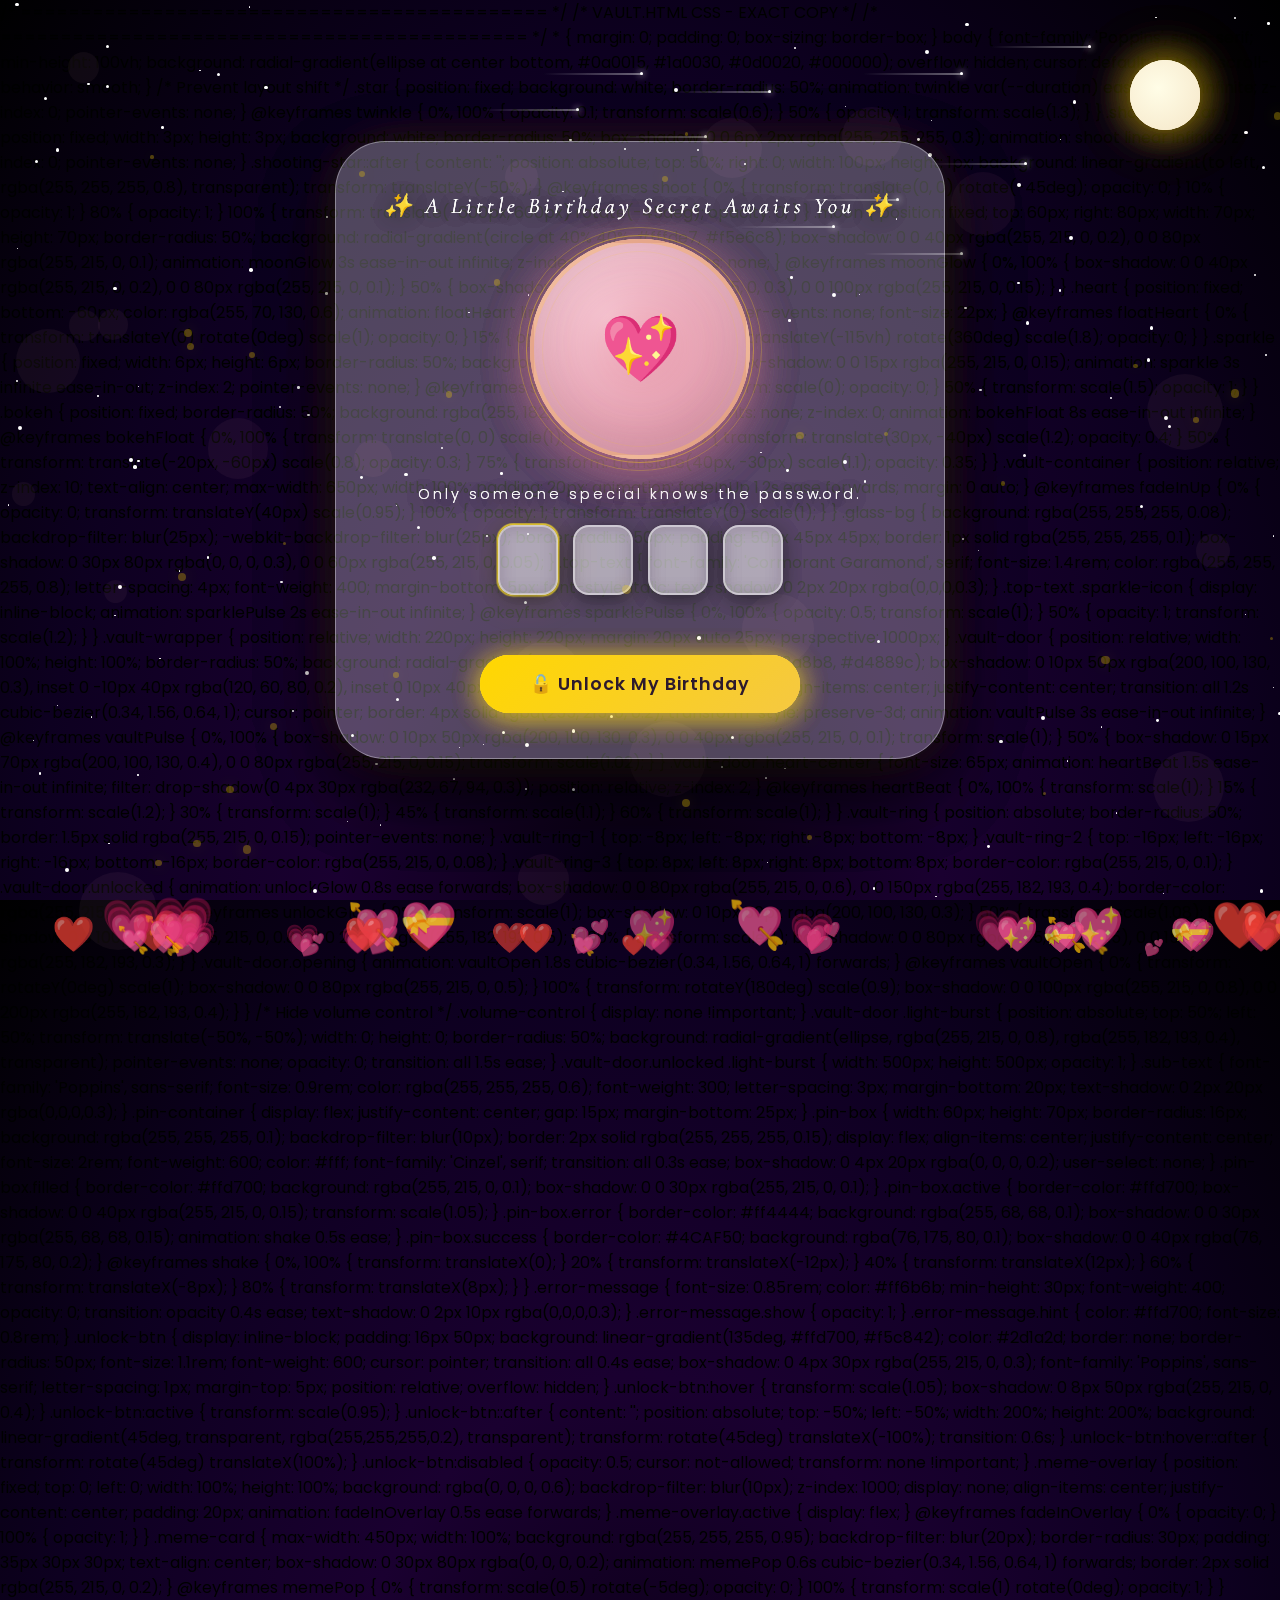
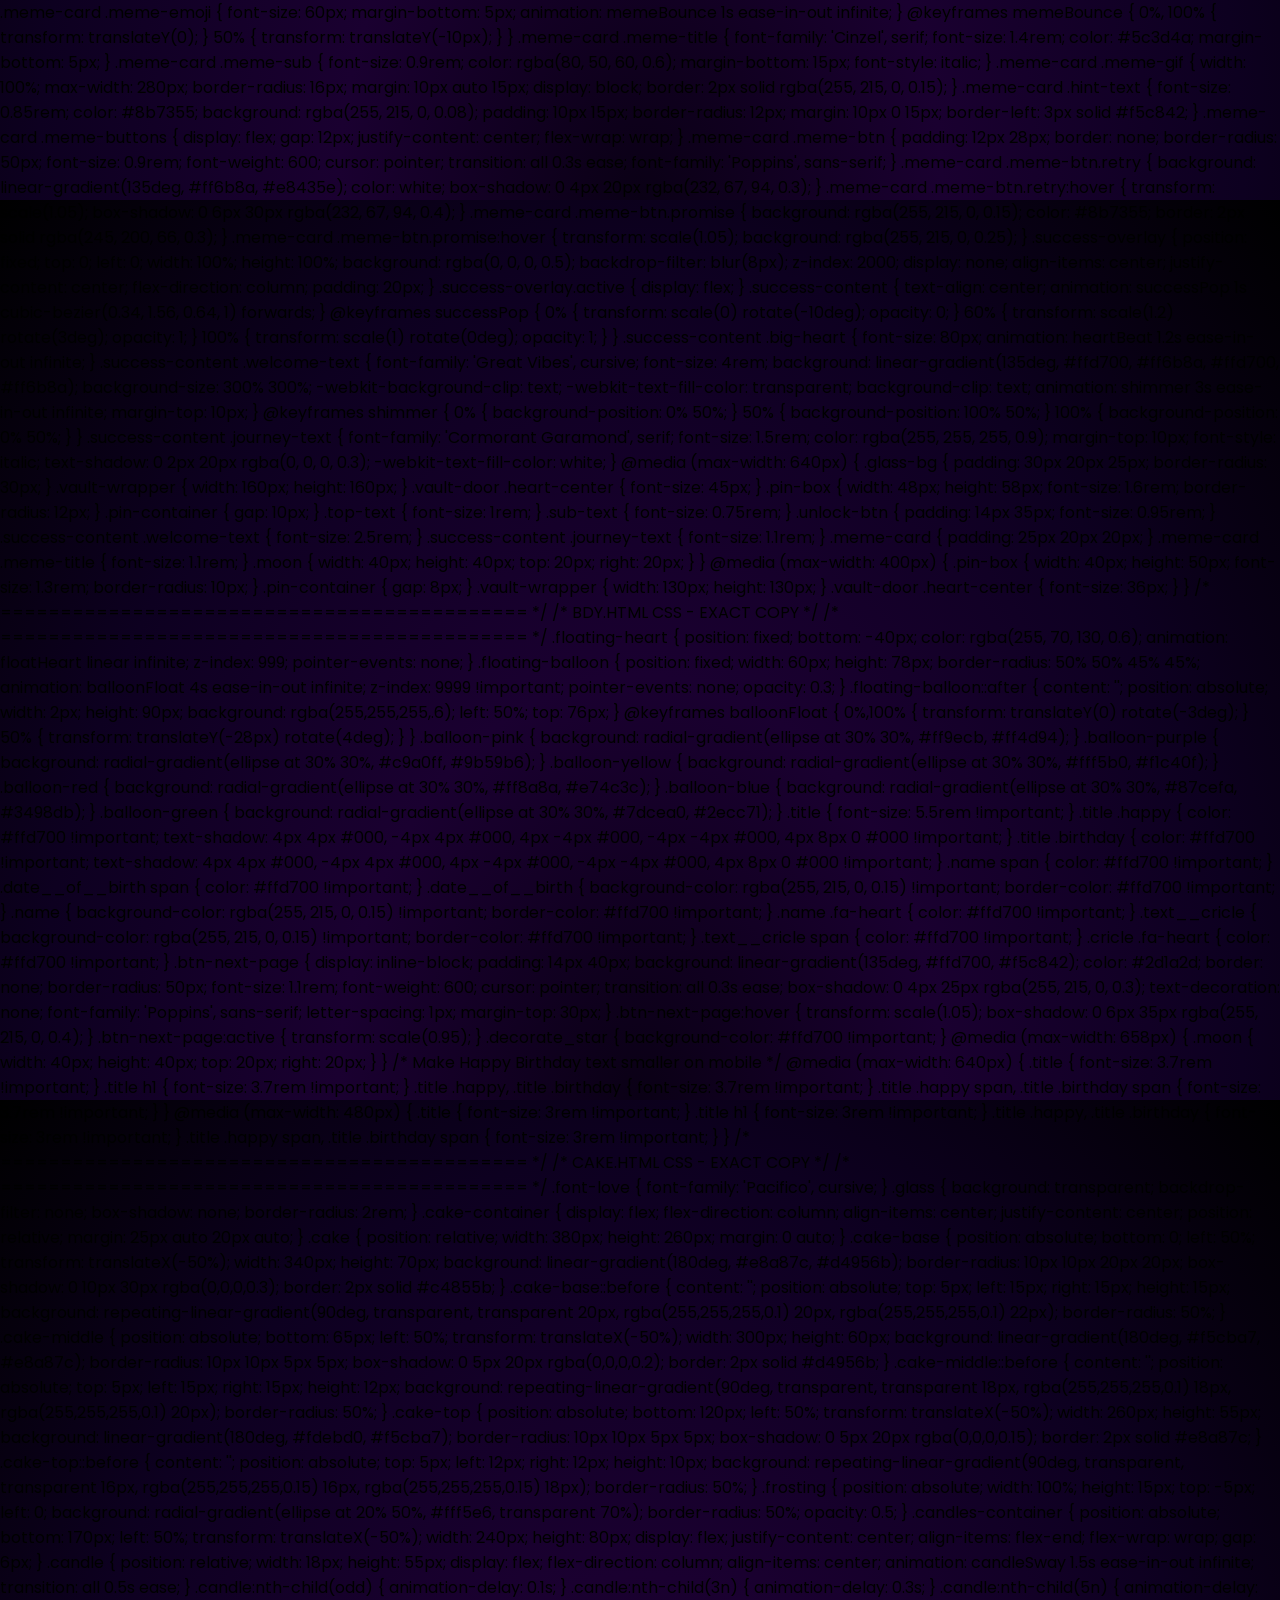
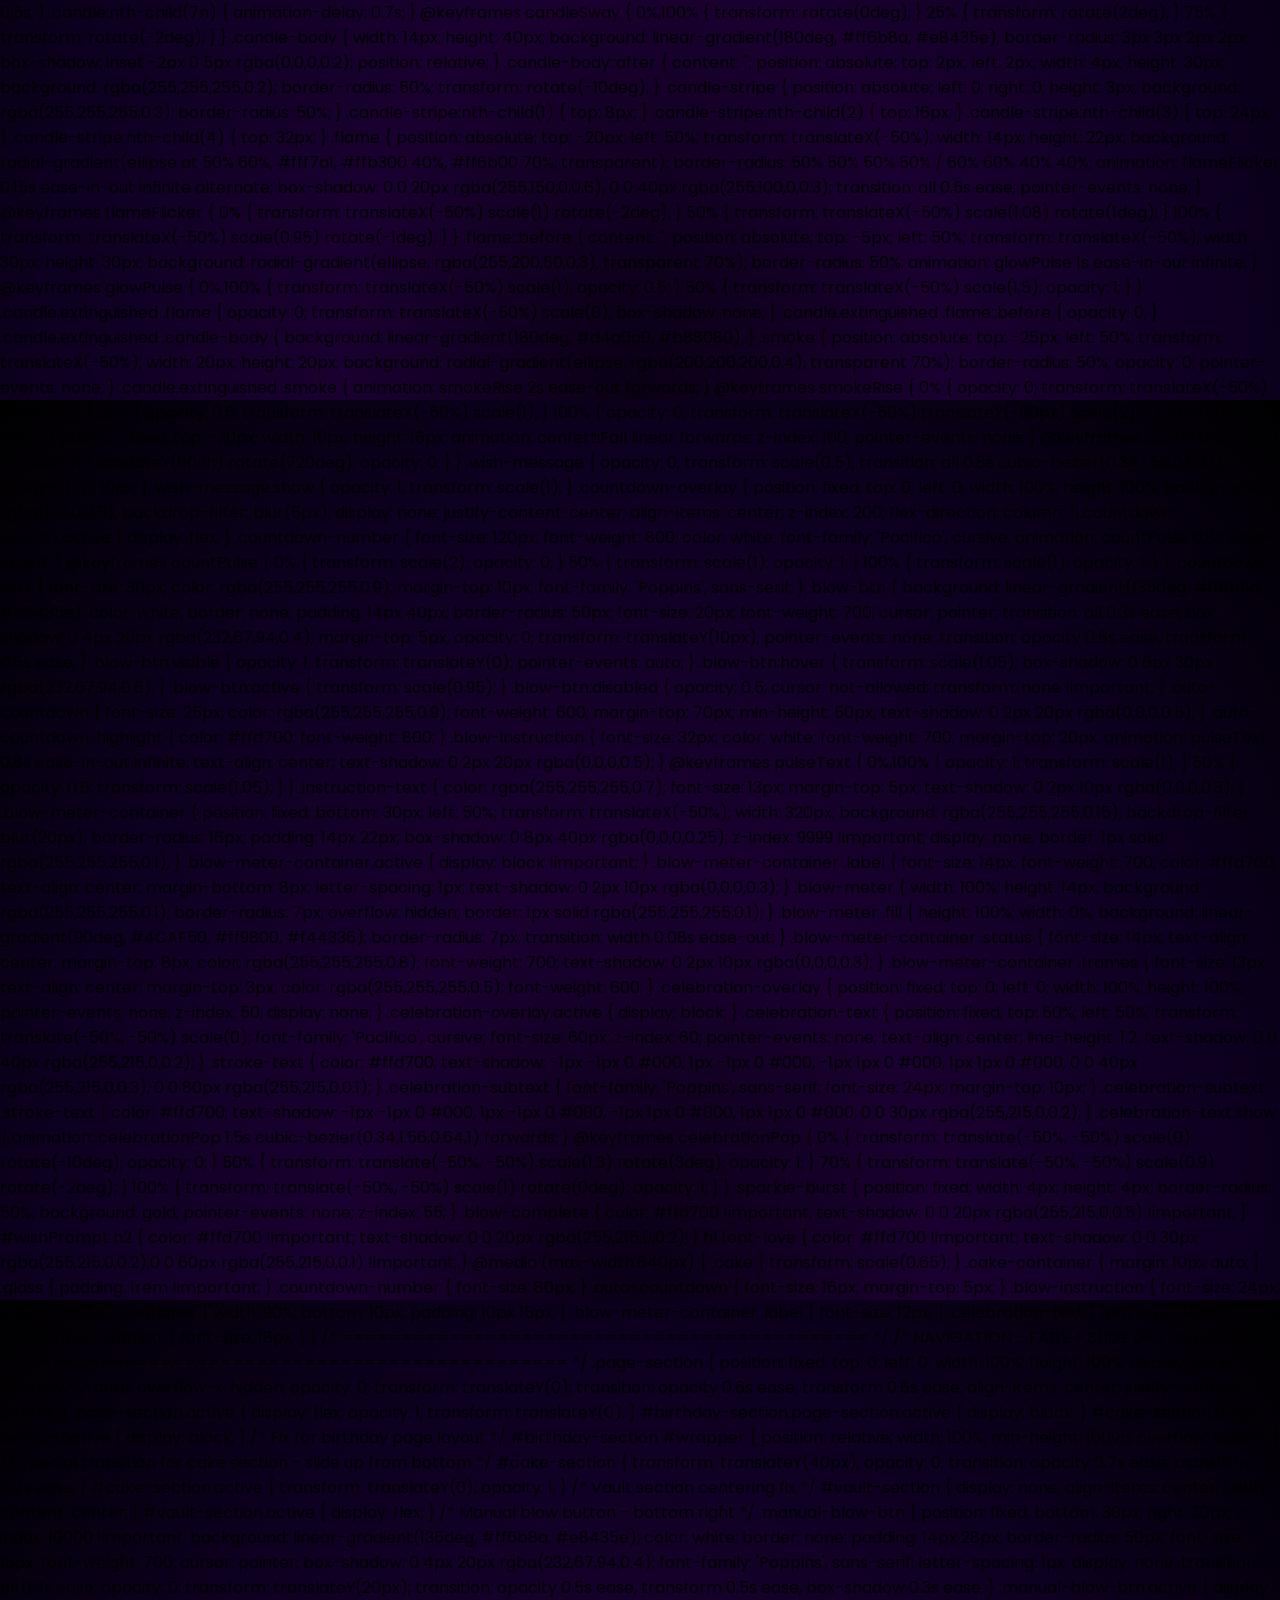
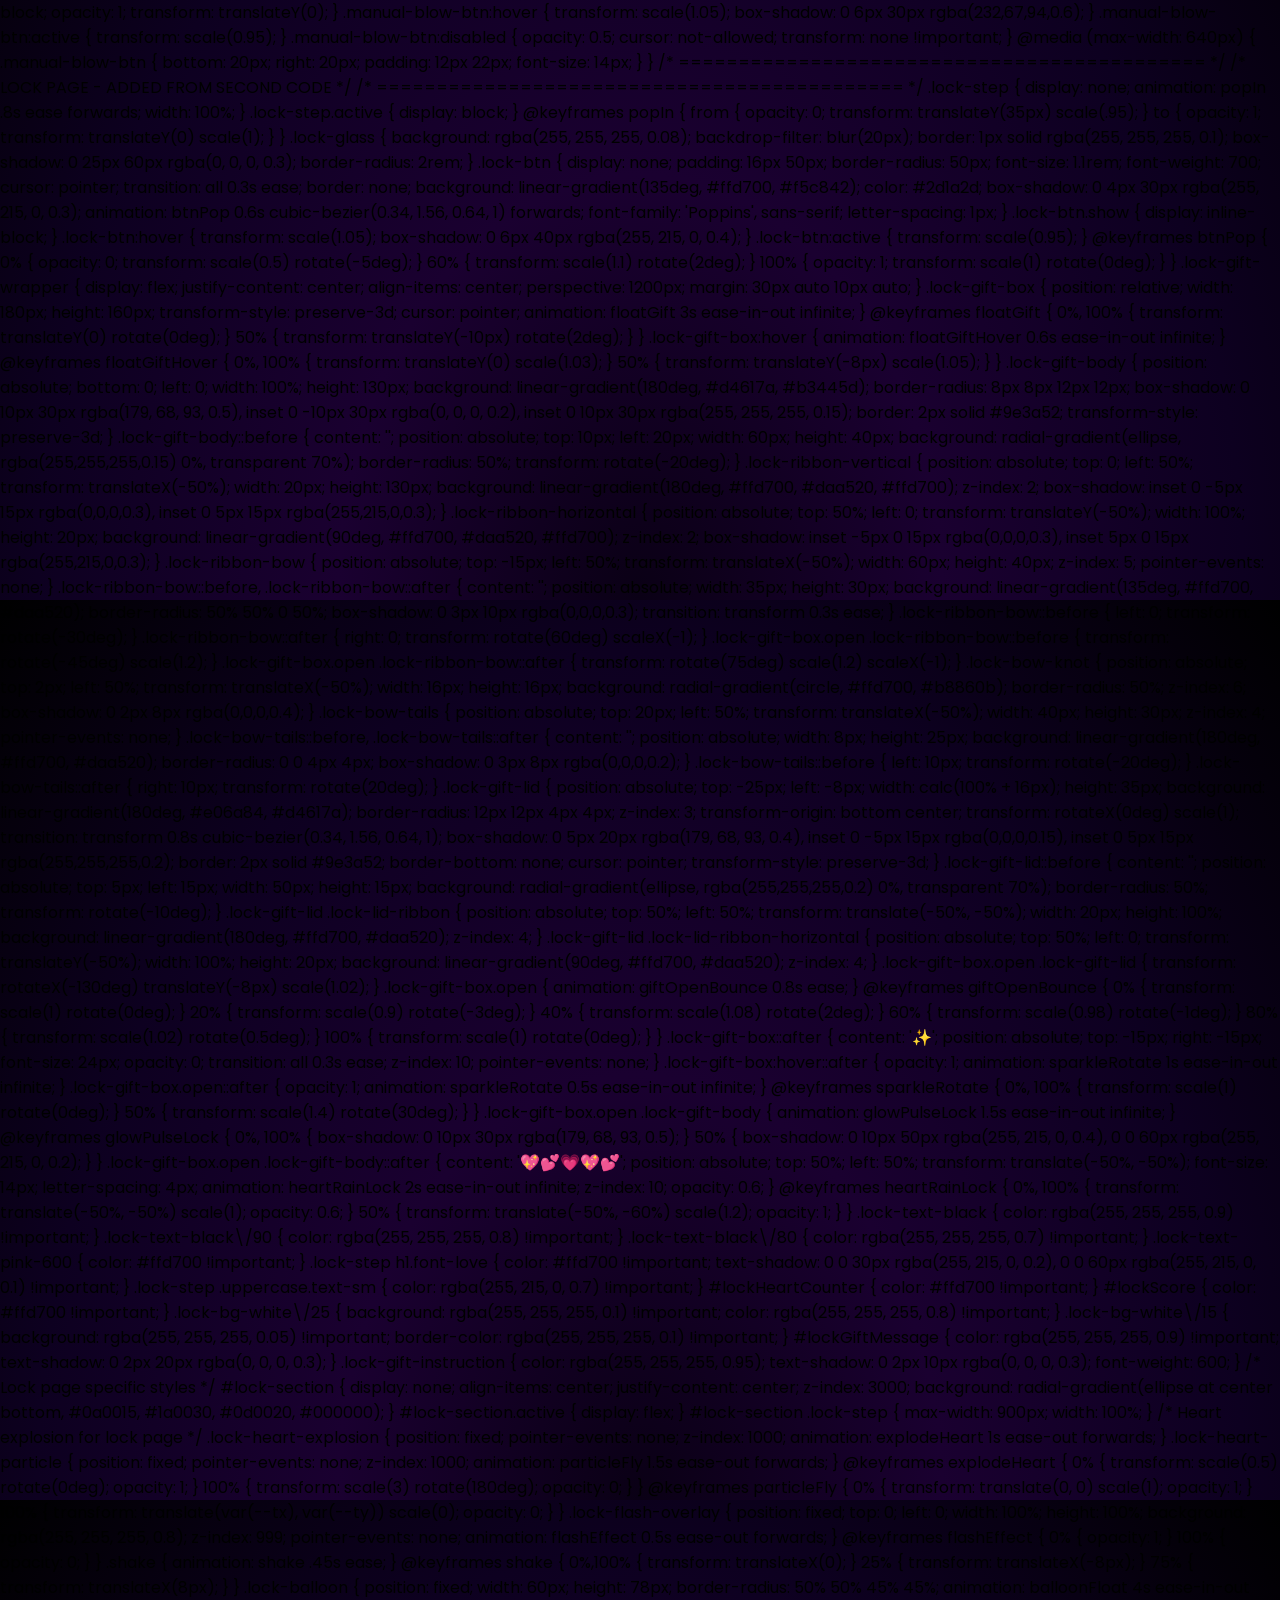
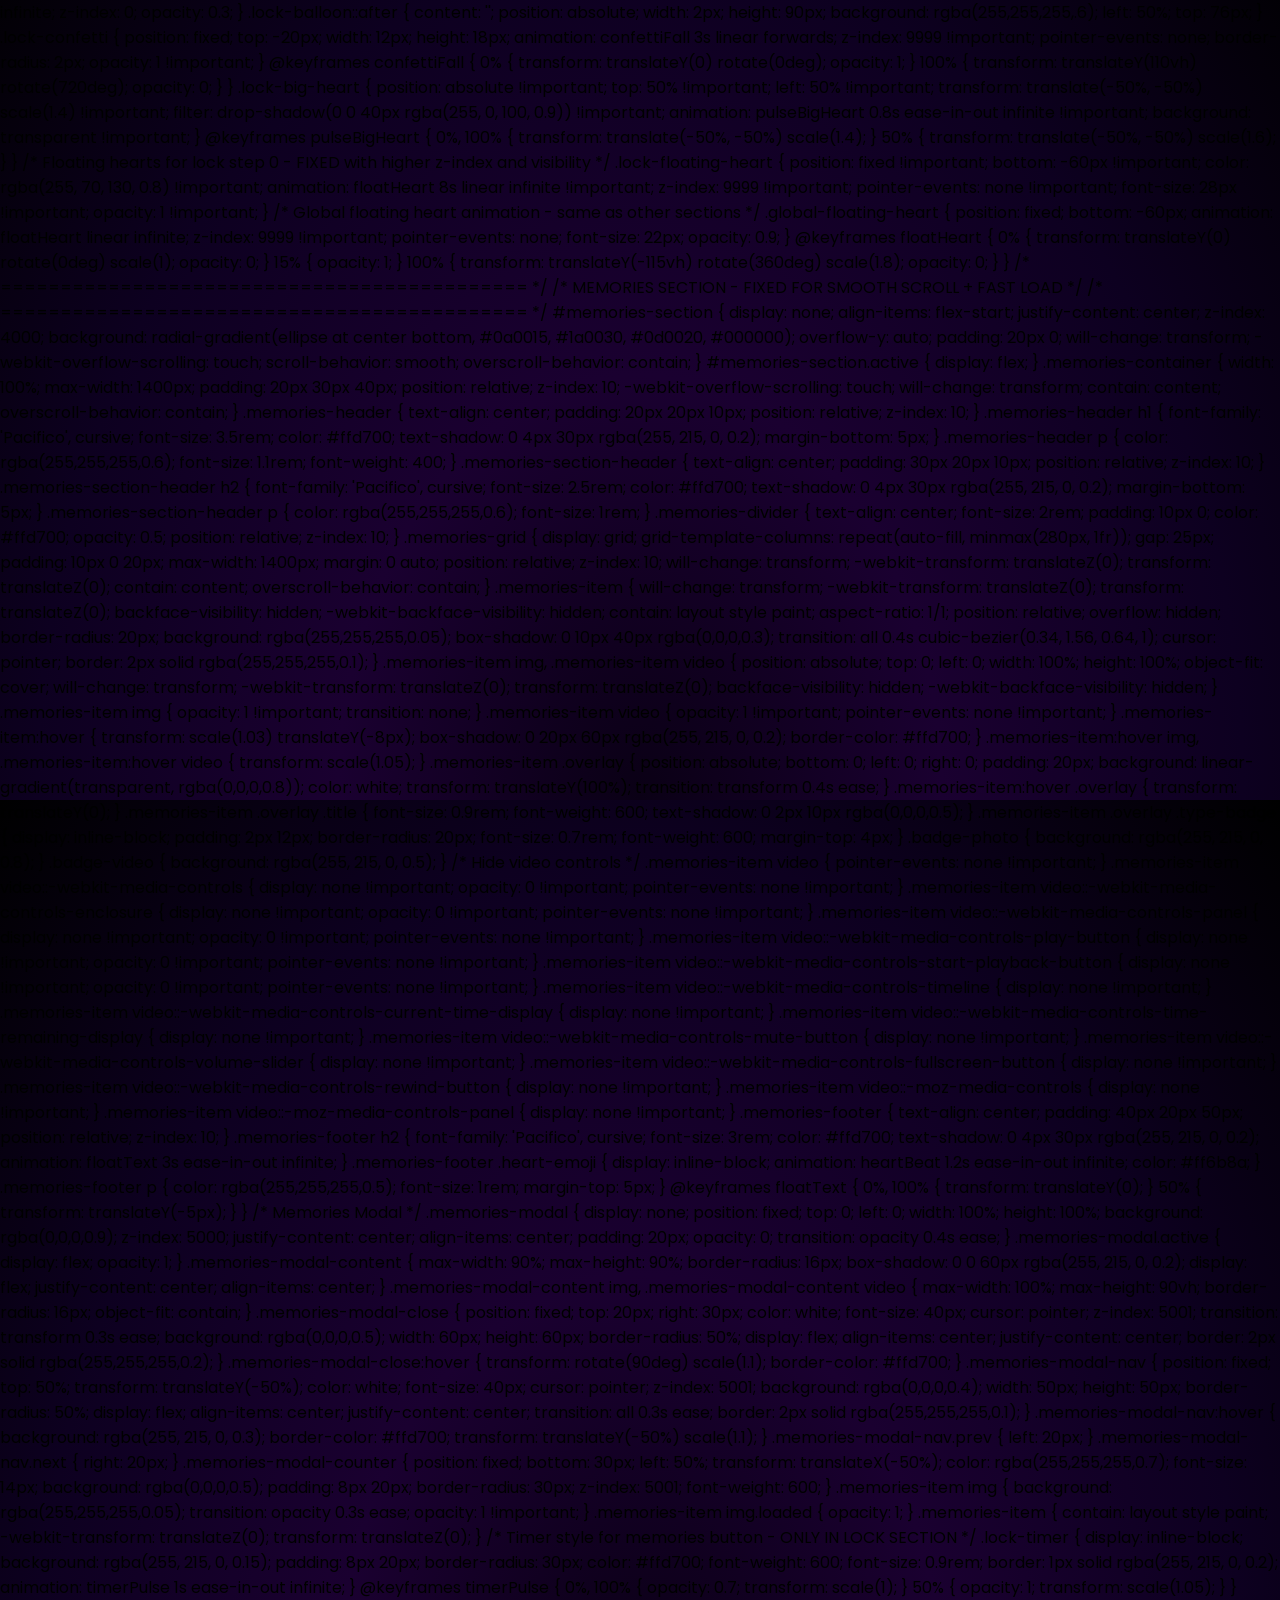
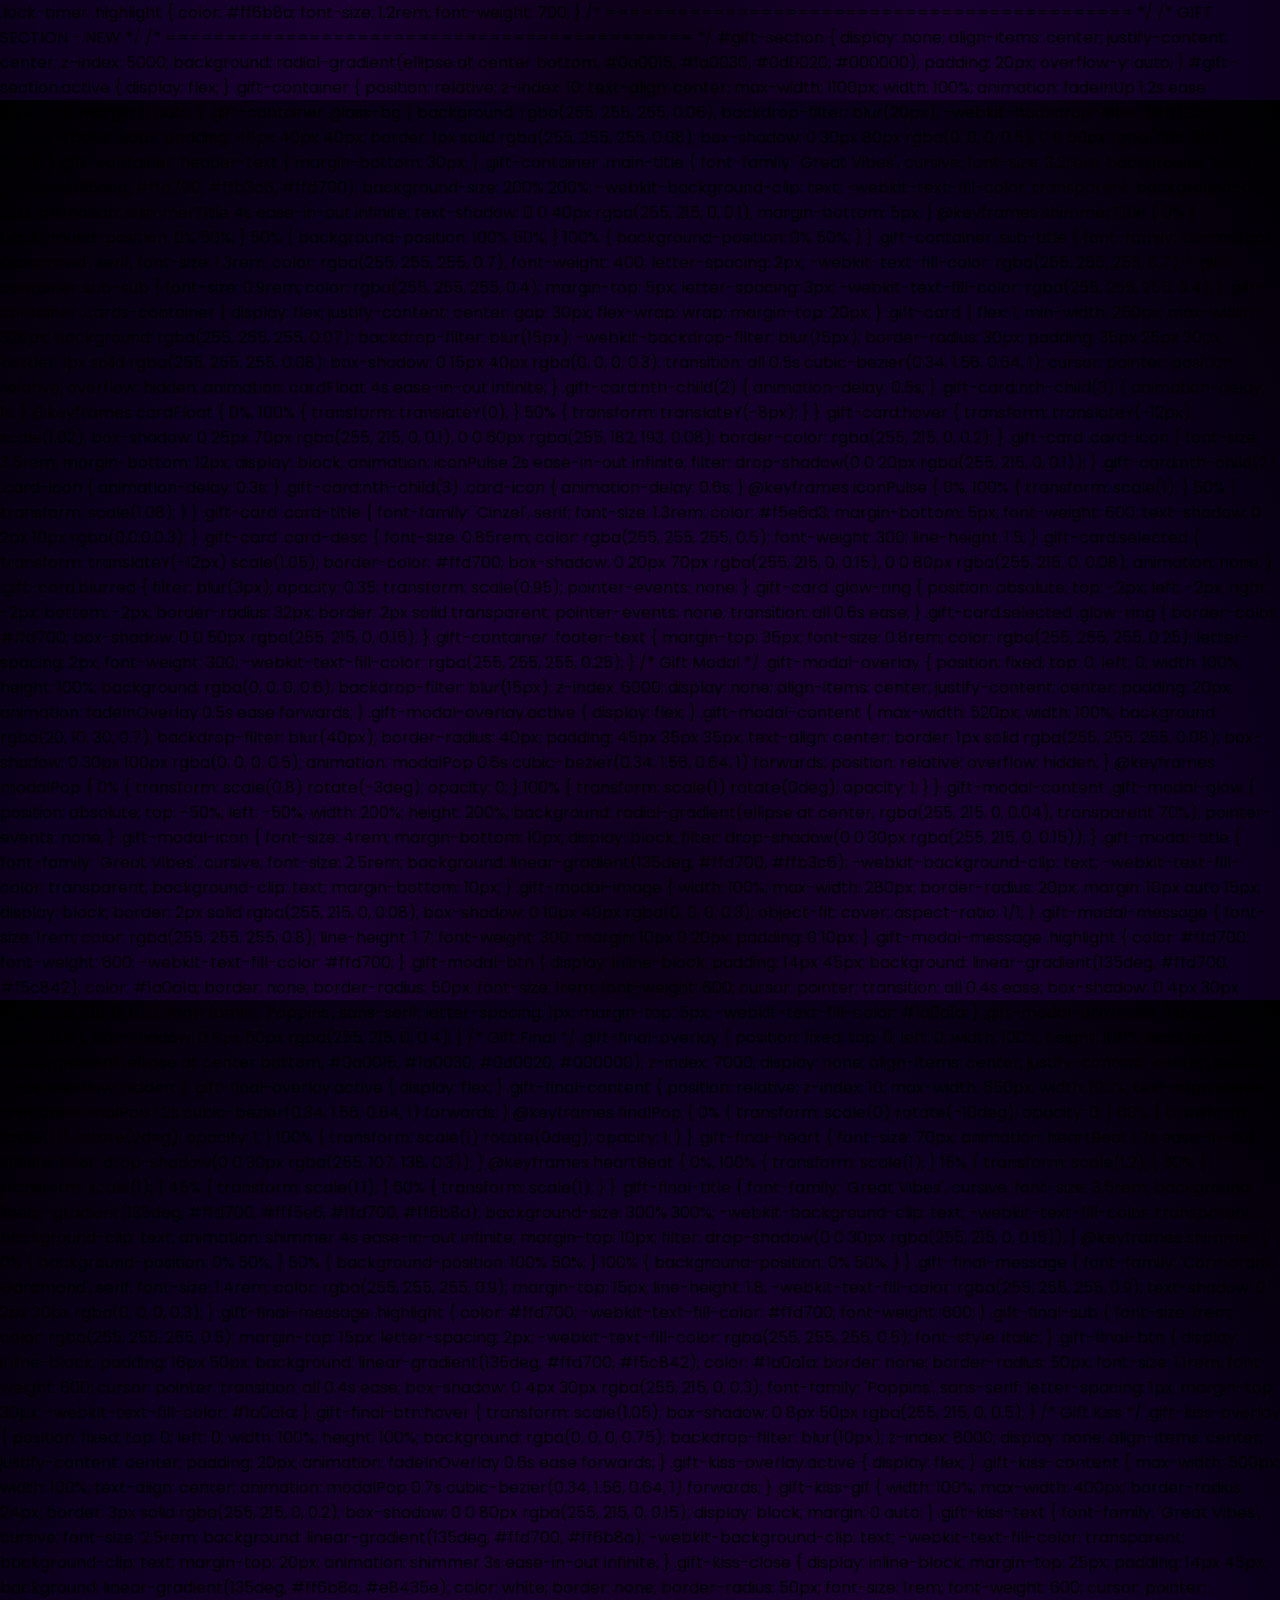
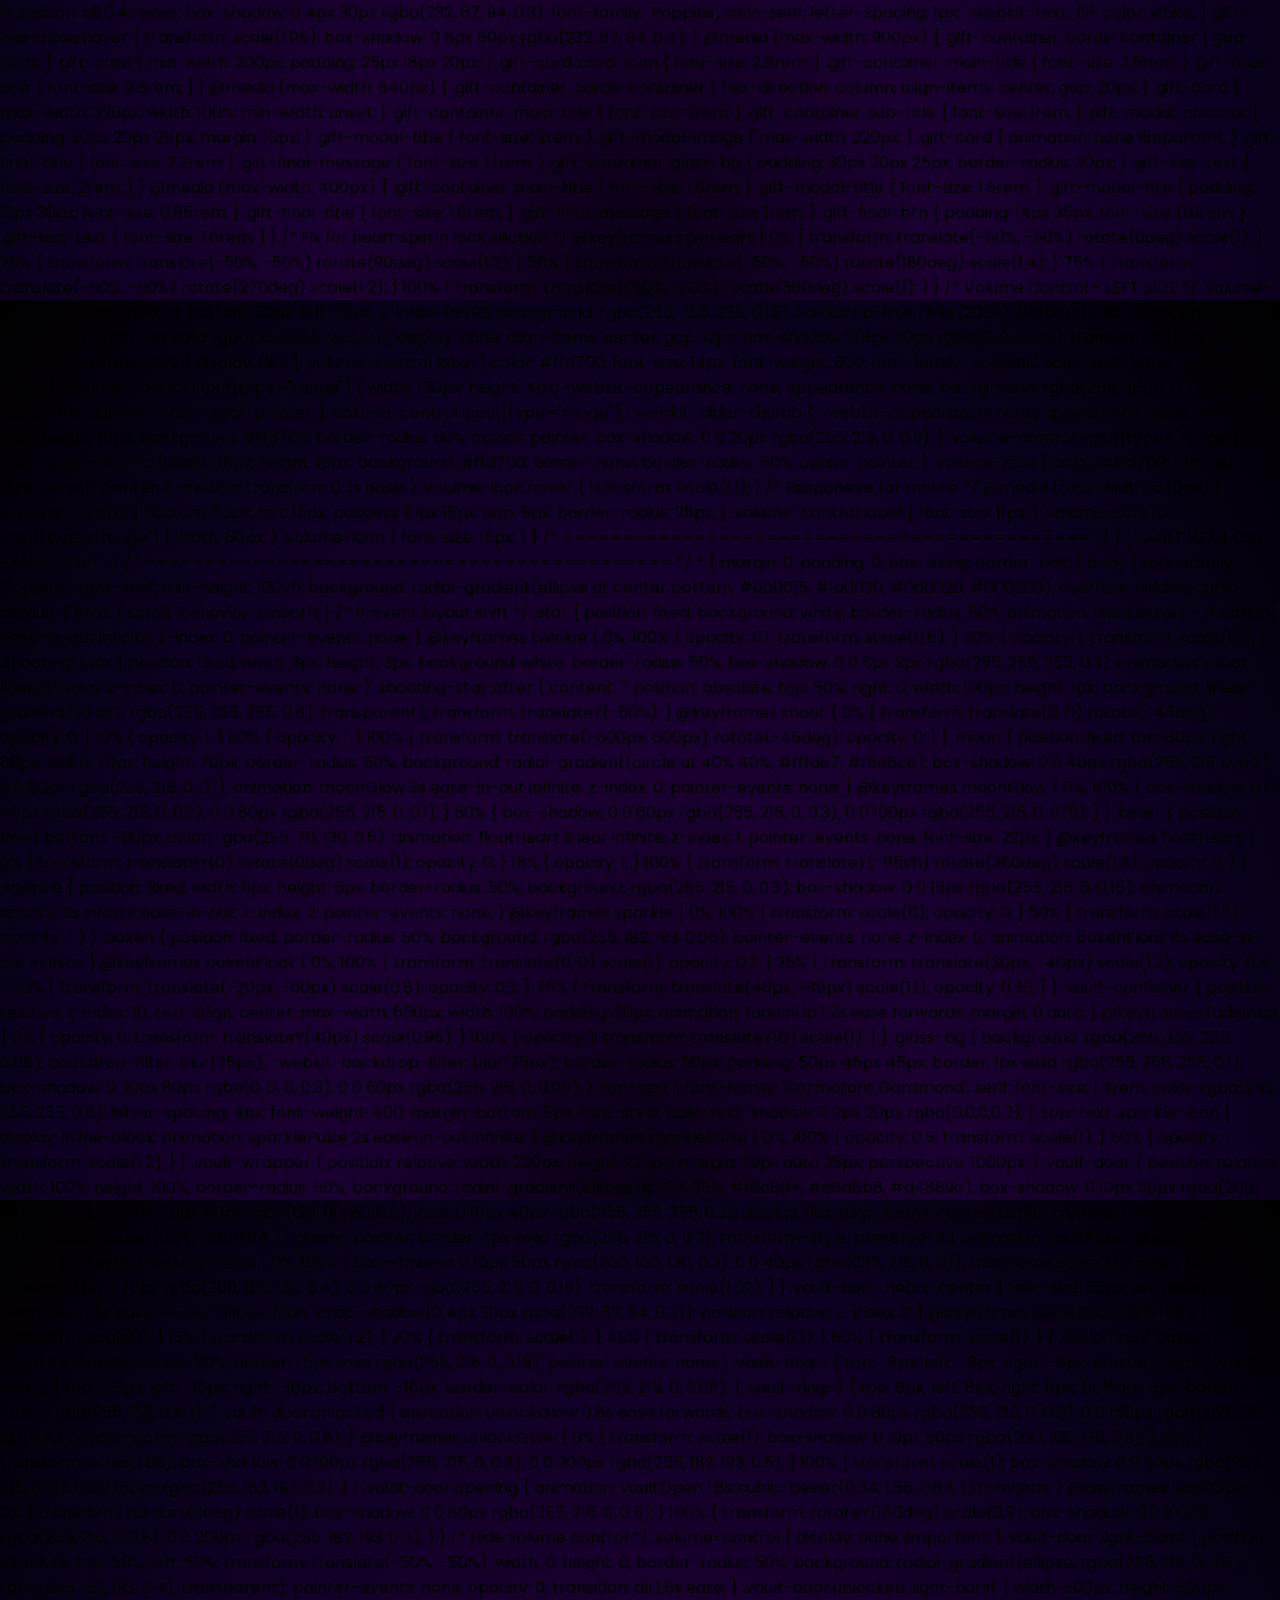
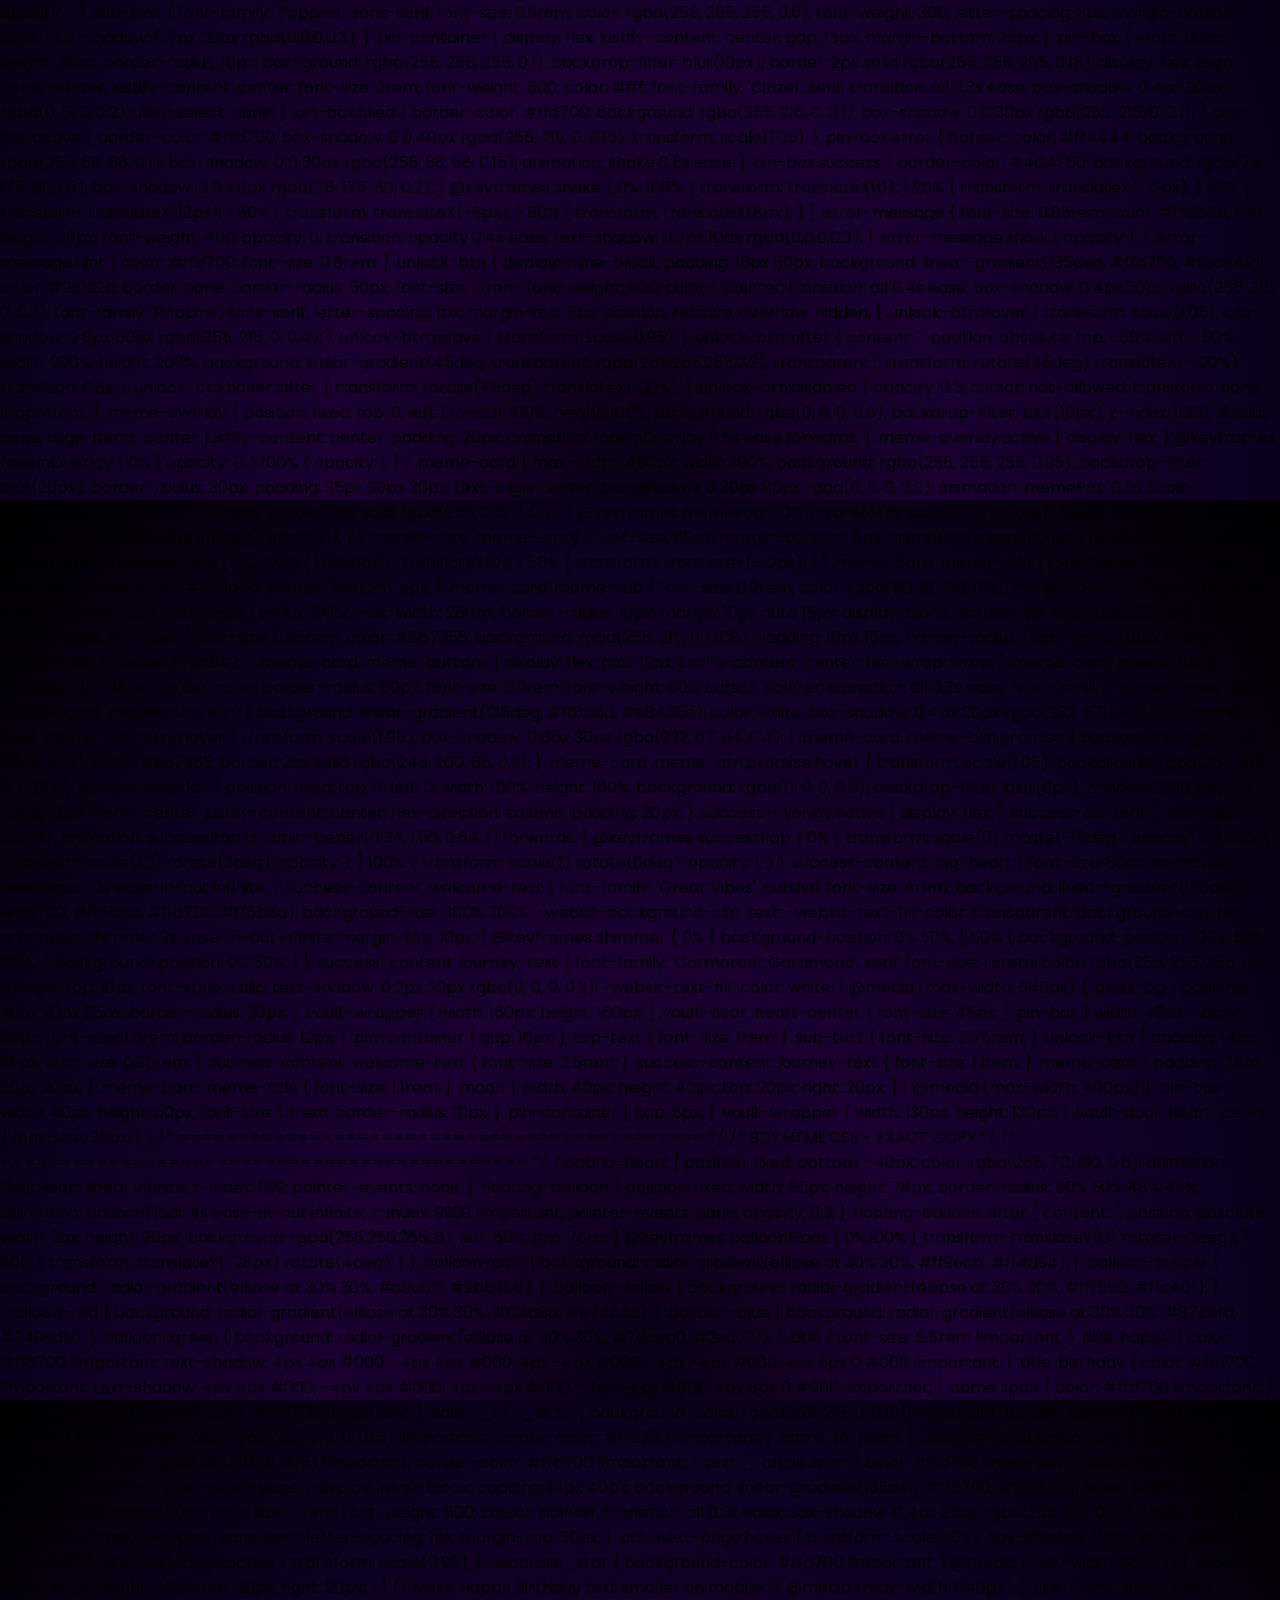
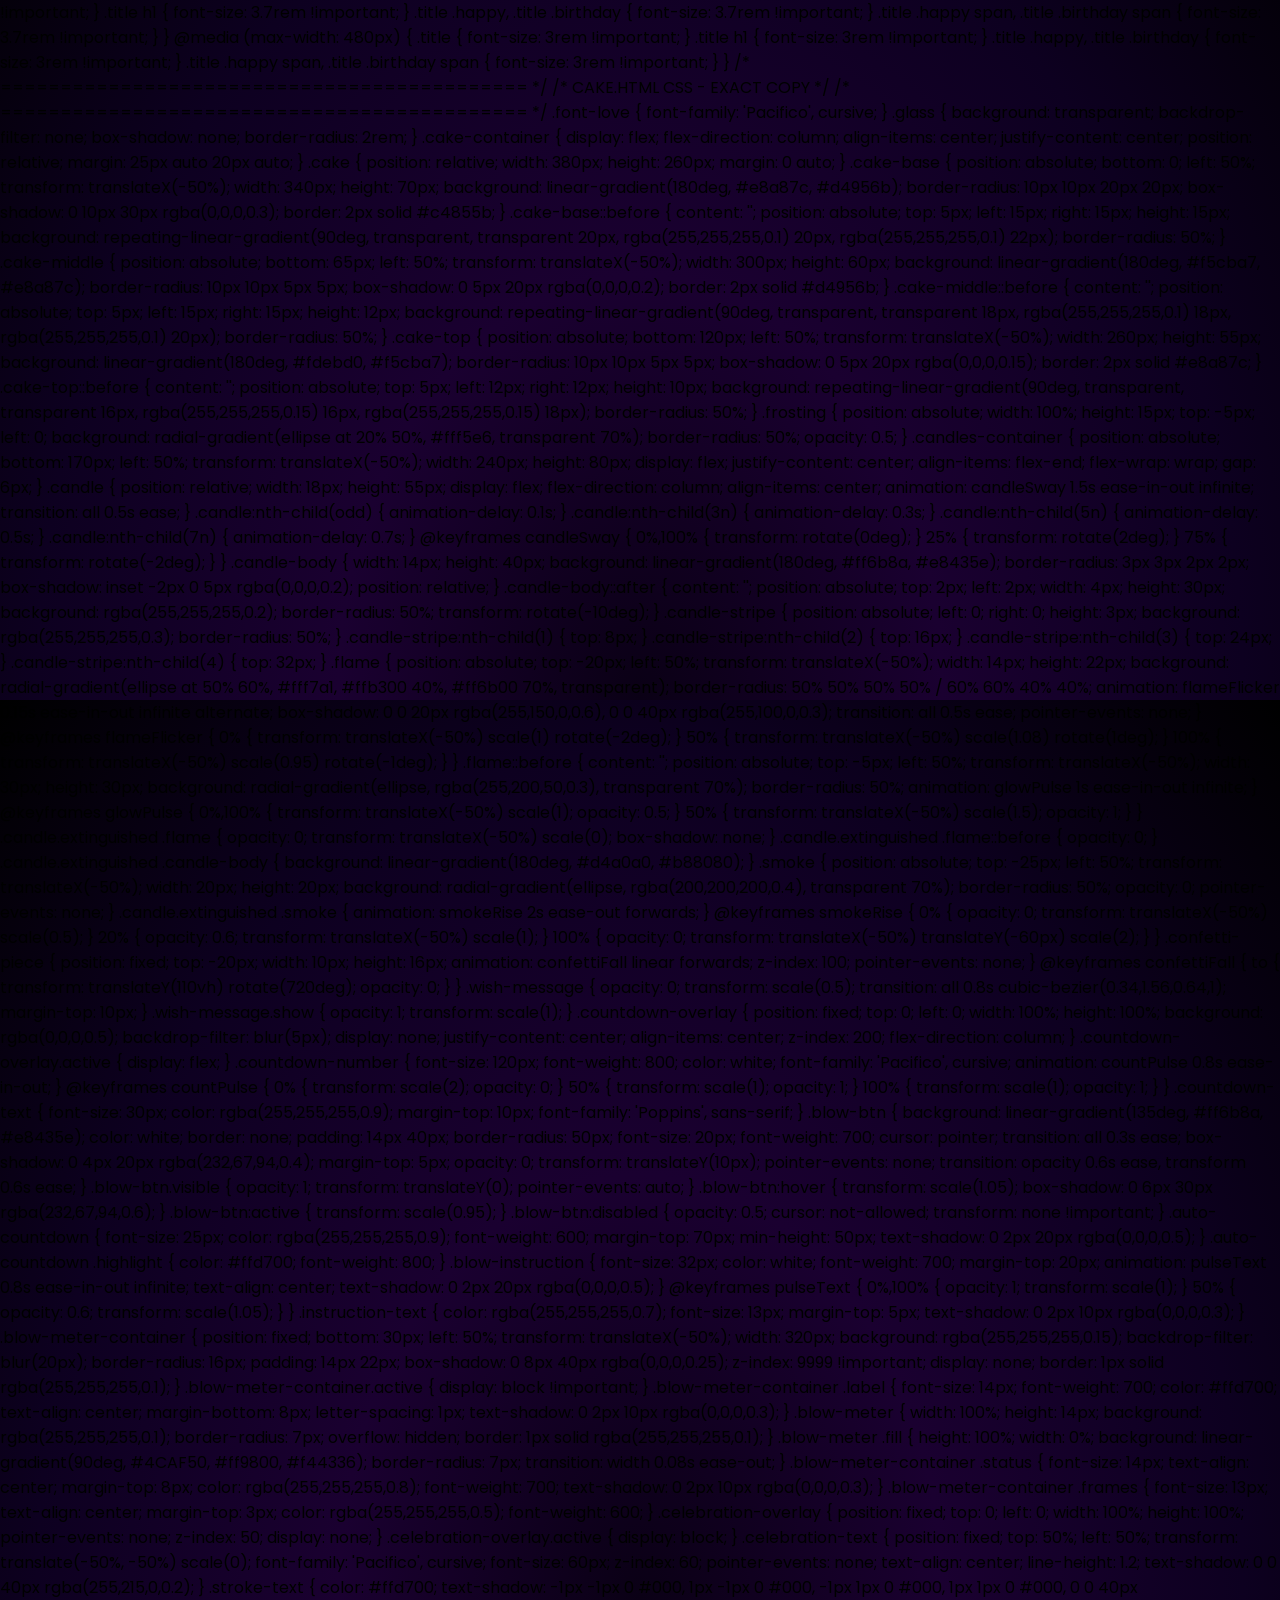
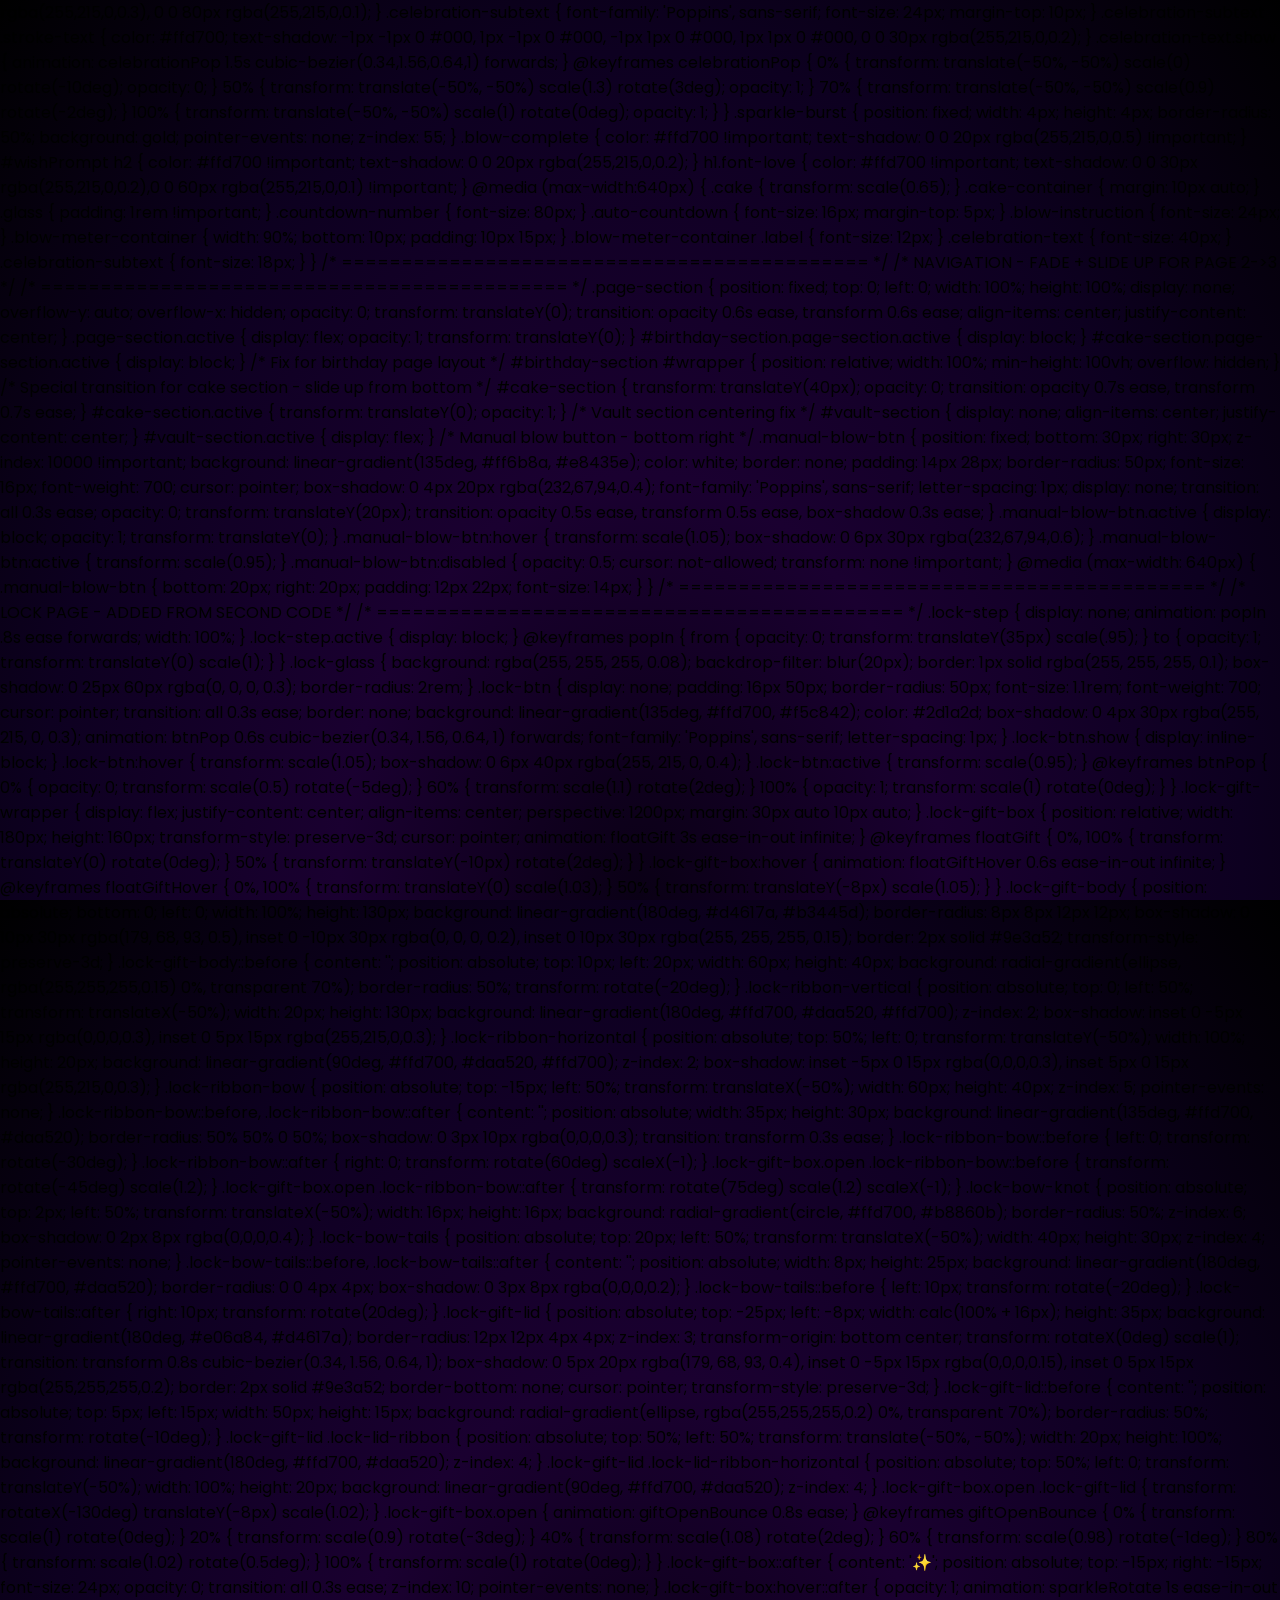
==== commit 07cce8ac: "Update index.html" ====
--- a/index.html
+++ b/index.html
@@ -5209,15 +5209,15 @@
             const videos = [
                 { type: 'video', title: '', url: 'images/video1.MOV', thumbnail: 'images/video1.MOV' },
                 { type: 'video', title: '', url: 'images/video7.mov', thumbnail: 'images/video7.mov' },
-                { type: 'video', title: '', url: 'images/video3.mp4', thumbnail: 'images/video3.mp4' },
+                { type: 'video', title: '', url: 'images/video3.MOV', thumbnail: 'images/video3.MOV' },
                 { type: 'video', title: '', url: 'images/video4.MOV', thumbnail: 'images/video4.MOV' },
                 { type: 'video', title: '', url: 'images/video5.mov', thumbnail: 'images/video5.mov' },
                 { type: 'video', title: '', url: 'images/video6.MOV', thumbnail: 'images/video6.MOV' },
-                { type: 'video', title: '', url: 'images/video2.mp4', thumbnail: 'images/video2.mp4' },
+                { type: 'video', title: '', url: 'images/video2.MOV', thumbnail: 'images/video2.MOV' },
                 { type: 'video', title: '', url: 'images/video.MOV', thumbnail: 'images/video.MOV' },
                 { type: 'video', title: '', url: 'images/video9.MOV', thumbnail: 'images/video9.MOV' },
                 { type: 'video', title: '', url: 'images/video10.mov', thumbnail: 'images/video10.mov' },
-                { type: 'video', title: '', url: 'images/video11.mp4', thumbnail: 'images/video11.mp4' },
+                { type: 'video', title: '', url: 'images/video11.MOV', thumbnail: 'images/video11.MOV' },
                 { type: 'video', title: '', url: 'images/video12.mov', thumbnail: 'images/video12.mov' }
             ];
 
@@ -10761,15 +10761,15 @@
             const videos = [
                 { type: 'video', title: '', url: 'images/video1.MOV', thumbnail: 'images/video1.MOV' },
                 { type: 'video', title: '', url: 'images/video7.mov', thumbnail: 'images/video7.mov' },
-                { type: 'video', title: '', url: 'images/video3.mp4', thumbnail: 'images/video3.MOV' },
+                { type: 'video', title: '', url: 'images/video3.mp4', thumbnail: 'images/video3.mp4' },
                 { type: 'video', title: '', url: 'images/video4.MOV', thumbnail: 'images/video4.MOV' },
                 { type: 'video', title: '', url: 'images/video5.mov', thumbnail: 'images/video5.mov' },
                 { type: 'video', title: '', url: 'images/video6.MOV', thumbnail: 'images/video6.MOV' },
-                { type: 'video', title: '', url: 'images/video2.mp4', thumbnail: 'images/video2.MOV' },
+                { type: 'video', title: '', url: 'images/video2.mp4', thumbnail: 'images/video2.mp4' },
                 { type: 'video', title: '', url: 'images/video.MOV', thumbnail: 'images/video.MOV' },
                 { type: 'video', title: '', url: 'images/video9.MOV', thumbnail: 'images/video9.MOV' },
                 { type: 'video', title: '', url: 'images/video10.mov', thumbnail: 'images/video10.mov' },
-                { type: 'video', title: '', url: 'images/video11.mp4', thumbnail: 'images/video11.MOV' },
+                { type: 'video', title: '', url: 'images/video11.mp4', thumbnail: 'images/video11.mp4' },
                 { type: 'video', title: '', url: 'images/video12.mov', thumbnail: 'images/video12.mov' }
             ];
 
@@ -16313,15 +16313,15 @@
             const videos = [
                 { type: 'video', title: '', url: 'images/video1.MOV', thumbnail: 'images/video1.MOV' },
                 { type: 'video', title: '', url: 'images/video7.mov', thumbnail: 'images/video7.mov' },
-                { type: 'video', title: '', url: 'images/video3.MOV', thumbnail: 'images/video3.MOV' },
+                { type: 'video', title: '', url: 'images/video3.mp4', thumbnail: 'images/video3.MOV' },
                 { type: 'video', title: '', url: 'images/video4.MOV', thumbnail: 'images/video4.MOV' },
                 { type: 'video', title: '', url: 'images/video5.mov', thumbnail: 'images/video5.mov' },
                 { type: 'video', title: '', url: 'images/video6.MOV', thumbnail: 'images/video6.MOV' },
-                { type: 'video', title: '', url: 'images/video2.MOV', thumbnail: 'images/video2.MOV' },
+                { type: 'video', title: '', url: 'images/video2.mp4', thumbnail: 'images/video2.MOV' },
                 { type: 'video', title: '', url: 'images/video.MOV', thumbnail: 'images/video.MOV' },
                 { type: 'video', title: '', url: 'images/video9.MOV', thumbnail: 'images/video9.MOV' },
                 { type: 'video', title: '', url: 'images/video10.mov', thumbnail: 'images/video10.mov' },
-                { type: 'video', title: '', url: 'images/video11.MOV', thumbnail: 'images/video11.MOV' },
+                { type: 'video', title: '', url: 'images/video11.mp4', thumbnail: 'images/video11.MOV' },
                 { type: 'video', title: '', url: 'images/video12.mov', thumbnail: 'images/video12.mov' }
             ];
 
@@ -16690,4 +16690,5556 @@
     <!-- Volume Control -->
 
 </body>
+</html>        /* ============================================ */
+        /* VAULT.HTML CSS - EXACT COPY */
+        /* ============================================ */
+        * {
+            margin: 0;
+            padding: 0;
+            box-sizing: border-box;
+        }
+
+        body {
+            font-family: 'Poppins', sans-serif;
+            min-height: 100vh;
+            background: radial-gradient(ellipse at center bottom, #0a0015, #1a0030, #0d0020, #000000);
+            overflow: hidden;
+            cursor: default;
+        }
+        html {
+            scroll-behavior: smooth;
+        }
+
+        /* Prevent layout shift */
+
+        .star {
+            position: fixed;
+            background: white;
+            border-radius: 50%;
+            animation: twinkle var(--duration) ease-in-out infinite;
+            z-index: 0;
+            pointer-events: none;
+        }
+        @keyframes twinkle {
+            0%, 100% { opacity: 0.1; transform: scale(0.6); }
+            50% { opacity: 1; transform: scale(1.3); }
+        }
+
+        .shooting-star {
+            position: fixed;
+            width: 3px;
+            height: 3px;
+            background: white;
+            border-radius: 50%;
+            box-shadow: 0 0 6px 2px rgba(255, 255, 255, 0.3);
+            animation: shoot linear infinite;
+            z-index: 0;
+            pointer-events: none;
+        }
+        .shooting-star::after {
+            content: '';
+            position: absolute;
+            top: 50%;
+            right: 0;
+            width: 100px;
+            height: 1px;
+            background: linear-gradient(to left, rgba(255, 255, 255, 0.8), transparent);
+            transform: translateY(-50%);
+        }
+        @keyframes shoot {
+            0% { transform: translate(0, 0) rotate(-45deg); opacity: 0; }
+            10% { opacity: 1; }
+            80% { opacity: 1; }
+            100% { transform: translate(-600px, 600px) rotate(-45deg); opacity: 0; }
+        }
+
+        .moon {
+            position: fixed;
+            top: 60px;
+            right: 80px;
+            width: 70px;
+            height: 70px;
+            border-radius: 50%;
+            background: radial-gradient(circle at 40% 40%, #fffde7, #f5e6c8);
+            box-shadow: 0 0 40px rgba(255, 215, 0, 0.2), 0 0 80px rgba(255, 215, 0, 0.1);
+            animation: moonGlow 3s ease-in-out infinite;
+            z-index: 0;
+            pointer-events: none;
+        }
+        @keyframes moonGlow {
+            0%, 100% { box-shadow: 0 0 40px rgba(255, 215, 0, 0.2), 0 0 80px rgba(255, 215, 0, 0.1); }
+            50% { box-shadow: 0 0 60px rgba(255, 215, 0, 0.3), 0 0 100px rgba(255, 215, 0, 0.15); }
+        }
+
+        .heart {
+            position: fixed;
+            bottom: -60px;
+            color: rgba(255, 70, 130, 0.6);
+            animation: floatHeart linear infinite;
+            z-index: 1;
+            pointer-events: none;
+            font-size: 22px;
+        }
+        @keyframes floatHeart {
+            0% {
+                transform: translateY(0) rotate(0deg) scale(1);
+                opacity: 0;
+            }
+            15% {
+                opacity: 1;
+            }
+            100% {
+                transform: translateY(-115vh) rotate(360deg) scale(1.8);
+                opacity: 0;
+            }
+        }
+
+        .sparkle {
+            position: fixed;
+            width: 6px;
+            height: 6px;
+            border-radius: 50%;
+            background: rgba(255, 215, 0, 0.3);
+            box-shadow: 0 0 15px rgba(255, 215, 0, 0.15);
+            animation: sparkle 3s infinite ease-in-out;
+            z-index: 2;
+            pointer-events: none;
+        }
+        @keyframes sparkle {
+            0%, 100% {
+                transform: scale(0);
+                opacity: 0;
+            }
+            50% {
+                transform: scale(1.5);
+                opacity: 1;
+            }
+        }
+
+        .bokeh {
+            position: fixed;
+            border-radius: 50%;
+            background: rgba(255, 182, 193, 0.05);
+            pointer-events: none;
+            z-index: 0;
+            animation: bokehFloat 8s ease-in-out infinite;
+        }
+        @keyframes bokehFloat {
+            0%, 100% {
+                transform: translate(0, 0) scale(1);
+                opacity: 0.2;
+            }
+            25% {
+                transform: translate(30px, -40px) scale(1.2);
+                opacity: 0.4;
+            }
+            50% {
+                transform: translate(-20px, -60px) scale(0.8);
+                opacity: 0.3;
+            }
+            75% {
+                transform: translate(40px, -30px) scale(1.1);
+                opacity: 0.35;
+            }
+        }
+
+        .vault-container {
+            position: relative;
+            z-index: 10;
+            text-align: center;
+            max-width: 650px;
+            width: 100%;
+            padding: 20px;
+            animation: fadeInUp 1.2s ease forwards;
+            margin: 0 auto;
+        }
+
+        @keyframes fadeInUp {
+            0% {
+                opacity: 0;
+                transform: translateY(40px) scale(0.95);
+            }
+            100% {
+                opacity: 1;
+                transform: translateY(0) scale(1);
+            }
+        }
+
+        .glass-bg {
+            background: rgba(255, 255, 255, 0.08);
+            backdrop-filter: blur(25px);
+            -webkit-backdrop-filter: blur(25px);
+            border-radius: 50px;
+            padding: 50px 45px 45px;
+            border: 1px solid rgba(255, 255, 255, 0.1);
+            box-shadow: 0 30px 80px rgba(0, 0, 0, 0.3), 0 0 60px rgba(255, 215, 0, 0.05);
+        }
+
+        .top-text {
+            font-family: 'Cormorant Garamond', serif;
+            font-size: 1.4rem;
+            color: rgba(255, 255, 255, 0.8);
+            letter-spacing: 4px;
+            font-weight: 400;
+            margin-bottom: 5px;
+            font-style: italic;
+            text-shadow: 0 2px 20px rgba(0,0,0,0.3);
+        }
+
+        .top-text .sparkle-icon {
+            display: inline-block;
+            animation: sparklePulse 2s ease-in-out infinite;
+        }
+        @keyframes sparklePulse {
+            0%, 100% { opacity: 0.5; transform: scale(1); }
+            50% { opacity: 1; transform: scale(1.2); }
+        }
+
+        .vault-wrapper {
+            position: relative;
+            width: 220px;
+            height: 220px;
+            margin: 20px auto 25px;
+            perspective: 1000px;
+        }
+
+        .vault-door {
+            position: relative;
+            width: 100%;
+            height: 100%;
+            border-radius: 50%;
+            background: radial-gradient(ellipse at 35% 35%, #f5c8d4, #e8a8b8, #d4889c);
+            box-shadow:
+                0 10px 50px rgba(200, 100, 130, 0.3),
+                inset 0 -10px 40px rgba(120, 60, 80, 0.2),
+                inset 0 10px 40px rgba(255, 255, 255, 0.3);
+            display: flex;
+            align-items: center;
+            justify-content: center;
+            transition: all 1.2s cubic-bezier(0.34, 1.56, 0.64, 1);
+            cursor: pointer;
+            border: 4px solid rgba(255, 215, 0, 0.2);
+            transform-style: preserve-3d;
+            animation: vaultPulse 3s ease-in-out infinite;
+        }
+
+        @keyframes vaultPulse {
+            0%, 100% {
+                box-shadow: 0 10px 50px rgba(200, 100, 130, 0.3), 0 0 40px rgba(255, 215, 0, 0.1);
+                transform: scale(1);
+            }
+            50% {
+                box-shadow: 0 15px 70px rgba(200, 100, 130, 0.4), 0 0 80px rgba(255, 215, 0, 0.15);
+                transform: scale(1.02);
+            }
+        }
+
+        .vault-door .heart-center {
+            font-size: 65px;
+            animation: heartBeat 1.5s ease-in-out infinite;
+            filter: drop-shadow(0 4px 30px rgba(232, 67, 94, 0.3));
+            position: relative;
+            z-index: 2;
+        }
+
+        @keyframes heartBeat {
+            0%, 100% { transform: scale(1); }
+            15% { transform: scale(1.2); }
+            30% { transform: scale(1); }
+            45% { transform: scale(1.1); }
+            60% { transform: scale(1); }
+        }
+
+        .vault-ring {
+            position: absolute;
+            border-radius: 50%;
+            border: 1.5px solid rgba(255, 215, 0, 0.15);
+            pointer-events: none;
+        }
+        .vault-ring-1 {
+            top: -8px;
+            left: -8px;
+            right: -8px;
+            bottom: -8px;
+        }
+        .vault-ring-2 {
+            top: -16px;
+            left: -16px;
+            right: -16px;
+            bottom: -16px;
+            border-color: rgba(255, 215, 0, 0.08);
+        }
+        .vault-ring-3 {
+            top: 8px;
+            left: 8px;
+            right: 8px;
+            bottom: 8px;
+            border-color: rgba(255, 215, 0, 0.1);
+        }
+
+        .vault-door.unlocked {
+            animation: unlockGlow 0.8s ease forwards;
+            box-shadow: 0 0 80px rgba(255, 215, 0, 0.6), 0 0 150px rgba(255, 182, 193, 0.4);
+            border-color: rgba(255, 215, 0, 0.6);
+        }
+
+        @keyframes unlockGlow {
+            0% {
+                transform: scale(1);
+                box-shadow: 0 10px 50px rgba(200, 100, 130, 0.3);
+            }
+            50% {
+                transform: scale(1.08);
+                box-shadow: 0 0 100px rgba(255, 215, 0, 0.8), 0 0 200px rgba(255, 182, 193, 0.5);
+            }
+            100% {
+                transform: scale(1);
+                box-shadow: 0 0 80px rgba(255, 215, 0, 0.5), 0 0 150px rgba(255, 182, 193, 0.3);
+            }
+        }
+
+        .vault-door.opening {
+            animation: vaultOpen 1.8s cubic-bezier(0.34, 1.56, 0.64, 1) forwards;
+        }
+
+        @keyframes vaultOpen {
+            0% {
+                transform: rotateY(0deg) scale(1);
+                box-shadow: 0 0 80px rgba(255, 215, 0, 0.5);
+            }
+            100% {
+                transform: rotateY(180deg) scale(0.9);
+                box-shadow: 0 0 100px rgba(255, 215, 0, 0.8), 0 0 200px rgba(255, 182, 193, 0.4);
+            }
+        }
+/* Hide volume control */
+.volume-control {
+    display: none !important;
+}
+        .vault-door .light-burst {
+            position: absolute;
+            top: 50%;
+            left: 50%;
+            transform: translate(-50%, -50%);
+            width: 0;
+            height: 0;
+            border-radius: 50%;
+            background: radial-gradient(ellipse, rgba(255, 215, 0, 0.8), rgba(255, 182, 193, 0.4), transparent);
+            pointer-events: none;
+            opacity: 0;
+            transition: all 1.5s ease;
+        }
+
+        .vault-door.unlocked .light-burst {
+            width: 500px;
+            height: 500px;
+            opacity: 1;
+        }
+
+        .sub-text {
+            font-family: 'Poppins', sans-serif;
+            font-size: 0.9rem;
+            color: rgba(255, 255, 255, 0.6);
+            font-weight: 300;
+            letter-spacing: 3px;
+            margin-bottom: 20px;
+            text-shadow: 0 2px 20px rgba(0,0,0,0.3);
+        }
+
+        .pin-container {
+            display: flex;
+            justify-content: center;
+            gap: 15px;
+            margin-bottom: 25px;
+        }
+
+        .pin-box {
+            width: 60px;
+            height: 70px;
+            border-radius: 16px;
+            background: rgba(255, 255, 255, 0.1);
+            backdrop-filter: blur(10px);
+            border: 2px solid rgba(255, 255, 255, 0.15);
+            display: flex;
+            align-items: center;
+            justify-content: center;
+            font-size: 2rem;
+            font-weight: 600;
+            color: #fff;
+            font-family: 'Cinzel', serif;
+            transition: all 0.3s ease;
+            box-shadow: 0 4px 20px rgba(0, 0, 0, 0.2);
+            user-select: none;
+        }
+
+        .pin-box.filled {
+            border-color: #ffd700;
+            background: rgba(255, 215, 0, 0.1);
+            box-shadow: 0 0 30px rgba(255, 215, 0, 0.1);
+        }
+
+        .pin-box.active {
+            border-color: #ffd700;
+            box-shadow: 0 0 40px rgba(255, 215, 0, 0.15);
+            transform: scale(1.05);
+        }
+
+        .pin-box.error {
+            border-color: #ff4444;
+            background: rgba(255, 68, 68, 0.1);
+            box-shadow: 0 0 30px rgba(255, 68, 68, 0.15);
+            animation: shake 0.5s ease;
+        }
+
+        .pin-box.success {
+            border-color: #4CAF50;
+            background: rgba(76, 175, 80, 0.1);
+            box-shadow: 0 0 40px rgba(76, 175, 80, 0.2);
+        }
+
+        @keyframes shake {
+            0%, 100% { transform: translateX(0); }
+            20% { transform: translateX(-12px); }
+            40% { transform: translateX(12px); }
+            60% { transform: translateX(-8px); }
+            80% { transform: translateX(8px); }
+        }
+
+        .error-message {
+            font-size: 0.85rem;
+            color: #ff6b6b;
+            min-height: 30px;
+            font-weight: 400;
+            opacity: 0;
+            transition: opacity 0.4s ease;
+            text-shadow: 0 2px 10px rgba(0,0,0,0.3);
+        }
+
+        .error-message.show {
+            opacity: 1;
+        }
+
+        .error-message.hint {
+            color: #ffd700;
+            font-size: 0.8rem;
+        }
+
+        .unlock-btn {
+            display: inline-block;
+            padding: 16px 50px;
+            background: linear-gradient(135deg, #ffd700, #f5c842);
+            color: #2d1a2d;
+            border: none;
+            border-radius: 50px;
+            font-size: 1.1rem;
+            font-weight: 600;
+            cursor: pointer;
+            transition: all 0.4s ease;
+            box-shadow: 0 4px 30px rgba(255, 215, 0, 0.3);
+            font-family: 'Poppins', sans-serif;
+            letter-spacing: 1px;
+            margin-top: 5px;
+            position: relative;
+            overflow: hidden;
+        }
+
+        .unlock-btn:hover {
+            transform: scale(1.05);
+            box-shadow: 0 8px 50px rgba(255, 215, 0, 0.4);
+        }
+
+        .unlock-btn:active {
+            transform: scale(0.95);
+        }
+
+        .unlock-btn::after {
+            content: '';
+            position: absolute;
+            top: -50%;
+            left: -50%;
+            width: 200%;
+            height: 200%;
+            background: linear-gradient(45deg, transparent, rgba(255,255,255,0.2), transparent);
+            transform: rotate(45deg) translateX(-100%);
+            transition: 0.6s;
+        }
+
+        .unlock-btn:hover::after {
+            transform: rotate(45deg) translateX(100%);
+        }
+
+        .unlock-btn:disabled {
+            opacity: 0.5;
+            cursor: not-allowed;
+            transform: none !important;
+        }
+
+        .meme-overlay {
+            position: fixed;
+            top: 0;
+            left: 0;
+            width: 100%;
+            height: 100%;
+            background: rgba(0, 0, 0, 0.6);
+            backdrop-filter: blur(10px);
+            z-index: 1000;
+            display: none;
+            align-items: center;
+            justify-content: center;
+            padding: 20px;
+            animation: fadeInOverlay 0.5s ease forwards;
+        }
+
+        .meme-overlay.active {
+            display: flex;
+        }
+
+        @keyframes fadeInOverlay {
+            0% { opacity: 0; }
+            100% { opacity: 1; }
+        }
+
+        .meme-card {
+            max-width: 450px;
+            width: 100%;
+            background: rgba(255, 255, 255, 0.95);
+            backdrop-filter: blur(20px);
+            border-radius: 30px;
+            padding: 35px 30px 30px;
+            text-align: center;
+            box-shadow: 0 30px 80px rgba(0, 0, 0, 0.2);
+            animation: memePop 0.6s cubic-bezier(0.34, 1.56, 0.64, 1) forwards;
+            border: 2px solid rgba(255, 215, 0, 0.2);
+        }
+
+        @keyframes memePop {
+            0% {
+                transform: scale(0.5) rotate(-5deg);
+                opacity: 0;
+            }
+            100% {
+                transform: scale(1) rotate(0deg);
+                opacity: 1;
+            }
+        }
+
+        .meme-card .meme-emoji {
+            font-size: 60px;
+            margin-bottom: 5px;
+            animation: memeBounce 1s ease-in-out infinite;
+        }
+
+        @keyframes memeBounce {
+            0%, 100% { transform: translateY(0); }
+            50% { transform: translateY(-10px); }
+        }
+
+        .meme-card .meme-title {
+            font-family: 'Cinzel', serif;
+            font-size: 1.4rem;
+            color: #5c3d4a;
+            margin-bottom: 5px;
+        }
+
+        .meme-card .meme-sub {
+            font-size: 0.9rem;
+            color: rgba(80, 50, 60, 0.6);
+            margin-bottom: 15px;
+            font-style: italic;
+        }
+
+        .meme-card .meme-gif {
+            width: 100%;
+            max-width: 280px;
+            border-radius: 16px;
+            margin: 10px auto 15px;
+            display: block;
+            border: 2px solid rgba(255, 215, 0, 0.15);
+        }
+
+        .meme-card .hint-text {
+            font-size: 0.85rem;
+            color: #8b7355;
+            background: rgba(255, 215, 0, 0.08);
+            padding: 10px 15px;
+            border-radius: 12px;
+            margin: 10px 0 15px;
+            border-left: 3px solid #f5c842;
+        }
+
+        .meme-card .meme-buttons {
+            display: flex;
+            gap: 12px;
+            justify-content: center;
+            flex-wrap: wrap;
+        }
+
+        .meme-card .meme-btn {
+            padding: 12px 28px;
+            border: none;
+            border-radius: 50px;
+            font-size: 0.9rem;
+            font-weight: 600;
+            cursor: pointer;
+            transition: all 0.3s ease;
+            font-family: 'Poppins', sans-serif;
+        }
+
+        .meme-card .meme-btn.retry {
+            background: linear-gradient(135deg, #ff6b8a, #e8435e);
+            color: white;
+            box-shadow: 0 4px 20px rgba(232, 67, 94, 0.3);
+        }
+
+        .meme-card .meme-btn.retry:hover {
+            transform: scale(1.05);
+            box-shadow: 0 6px 30px rgba(232, 67, 94, 0.4);
+        }
+
+        .meme-card .meme-btn.promise {
+            background: rgba(255, 215, 0, 0.15);
+            color: #8b7355;
+            border: 2px solid rgba(245, 200, 66, 0.3);
+        }
+
+        .meme-card .meme-btn.promise:hover {
+            transform: scale(1.05);
+            background: rgba(255, 215, 0, 0.25);
+        }
+
+        .success-overlay {
+            position: fixed;
+            top: 0;
+            left: 0;
+            width: 100%;
+            height: 100%;
+            background: rgba(0, 0, 0, 0.5);
+            backdrop-filter: blur(8px);
+            z-index: 2000;
+            display: none;
+            align-items: center;
+            justify-content: center;
+            flex-direction: column;
+            padding: 20px;
+        }
+
+        .success-overlay.active {
+            display: flex;
+        }
+
+        .success-content {
+            text-align: center;
+            animation: successPop 1s cubic-bezier(0.34, 1.56, 0.64, 1) forwards;
+        }
+
+        @keyframes successPop {
+            0% {
+                transform: scale(0) rotate(-10deg);
+                opacity: 0;
+            }
+            60% {
+                transform: scale(1.2) rotate(3deg);
+                opacity: 1;
+            }
+            100% {
+                transform: scale(1) rotate(0deg);
+                opacity: 1;
+            }
+        }
+
+        .success-content .big-heart {
+            font-size: 80px;
+            animation: heartBeat 1.2s ease-in-out infinite;
+        }
+
+        .success-content .welcome-text {
+            font-family: 'Great Vibes', cursive;
+            font-size: 4rem;
+            background: linear-gradient(135deg, #ffd700, #ff6b8a, #ffd700, #ff6b8a);
+            background-size: 300% 300%;
+            -webkit-background-clip: text;
+            -webkit-text-fill-color: transparent;
+            background-clip: text;
+            animation: shimmer 3s ease-in-out infinite;
+            margin-top: 10px;
+        }
+
+        @keyframes shimmer {
+            0% { background-position: 0% 50%; }
+            50% { background-position: 100% 50%; }
+            100% { background-position: 0% 50%; }
+        }
+
+        .success-content .journey-text {
+            font-family: 'Cormorant Garamond', serif;
+            font-size: 1.5rem;
+            color: rgba(255, 255, 255, 0.9);
+            margin-top: 10px;
+            font-style: italic;
+            text-shadow: 0 2px 20px rgba(0, 0, 0, 0.3);
+            -webkit-text-fill-color: white;
+        }
+
+        @media (max-width: 640px) {
+            .glass-bg {
+                padding: 30px 20px 25px;
+                border-radius: 30px;
+            }
+            .vault-wrapper {
+                width: 160px;
+                height: 160px;
+            }
+            .vault-door .heart-center {
+                font-size: 45px;
+            }
+            .pin-box {
+                width: 48px;
+                height: 58px;
+                font-size: 1.6rem;
+                border-radius: 12px;
+            }
+            .pin-container {
+                gap: 10px;
+            }
+            .top-text {
+                font-size: 1rem;
+            }
+            .sub-text {
+                font-size: 0.75rem;
+            }
+            .unlock-btn {
+                padding: 14px 35px;
+                font-size: 0.95rem;
+            }
+            .success-content .welcome-text {
+                font-size: 2.5rem;
+            }
+            .success-content .journey-text {
+                font-size: 1.1rem;
+            }
+            .meme-card {
+                padding: 25px 20px 20px;
+            }
+            .meme-card .meme-title {
+                font-size: 1.1rem;
+            }
+            .moon {
+                width: 40px;
+                height: 40px;
+                top: 20px;
+                right: 20px;
+            }
+        }
+
+        @media (max-width: 400px) {
+            .pin-box {
+                width: 40px;
+                height: 50px;
+                font-size: 1.3rem;
+                border-radius: 10px;
+            }
+            .pin-container {
+                gap: 8px;
+            }
+            .vault-wrapper {
+                width: 130px;
+                height: 130px;
+            }
+            .vault-door .heart-center {
+                font-size: 36px;
+            }
+        }
+
+        /* ============================================ */
+        /* BDY.HTML CSS - EXACT COPY */
+        /* ============================================ */
+        .floating-heart {
+            position: fixed;
+            bottom: -40px;
+            color: rgba(255, 70, 130, 0.6);
+            animation: floatHeart linear infinite;
+            z-index: 999;
+            pointer-events: none;
+        }
+
+        .floating-balloon {
+            position: fixed;
+            width: 60px;
+            height: 78px;
+            border-radius: 50% 50% 45% 45%;
+            animation: balloonFloat 4s ease-in-out infinite;
+            z-index: 9999 !important;
+            pointer-events: none;
+            opacity: 0.3;
+        }
+        .floating-balloon::after {
+            content: '';
+            position: absolute;
+            width: 2px;
+            height: 90px;
+            background: rgba(255,255,255,.6);
+            left: 50%;
+            top: 76px;
+        }
+        @keyframes balloonFloat {
+            0%,100% { transform: translateY(0) rotate(-3deg); }
+            50% { transform: translateY(-28px) rotate(4deg); }
+        }
+
+        .balloon-pink { background: radial-gradient(ellipse at 30% 30%, #ff9ecb, #ff4d94); }
+        .balloon-purple { background: radial-gradient(ellipse at 30% 30%, #c9a0ff, #9b59b6); }
+        .balloon-yellow { background: radial-gradient(ellipse at 30% 30%, #fff5b0, #f1c40f); }
+        .balloon-red { background: radial-gradient(ellipse at 30% 30%, #ff8a8a, #e74c3c); }
+        .balloon-blue { background: radial-gradient(ellipse at 30% 30%, #87cefa, #3498db); }
+        .balloon-green { background: radial-gradient(ellipse at 30% 30%, #7dcea0, #2ecc71); }
+
+        .title {
+            font-size: 5.5rem !important;
+        }
+
+        .title .happy {
+            color: #ffd700 !important;
+            text-shadow: 4px 4px #000, -4px 4px #000, 4px -4px #000, -4px -4px #000, 4px 8px 0 #000 !important;
+        }
+        .title .birthday {
+            color: #ffd700 !important;
+            text-shadow: 4px 4px #000, -4px 4px #000, 4px -4px #000, -4px -4px #000, 4px 8px 0 #000 !important;
+        }
+        .name span {
+            color: #ffd700 !important;
+        }
+        .date__of__birth span {
+            color: #ffd700 !important;
+        }
+        .date__of__birth {
+            background-color: rgba(255, 215, 0, 0.15) !important;
+            border-color: #ffd700 !important;
+        }
+        .name {
+            background-color: rgba(255, 215, 0, 0.15) !important;
+            border-color: #ffd700 !important;
+        }
+        .name .fa-heart {
+            color: #ffd700 !important;
+        }
+        .text__cricle {
+            background-color: rgba(255, 215, 0, 0.15) !important;
+            border-color: #ffd700 !important;
+        }
+        .text__cricle span {
+            color: #ffd700 !important;
+        }
+        .cricle .fa-heart {
+            color: #ffd700 !important;
+        }
+
+        .btn-next-page {
+            display: inline-block;
+            padding: 14px 40px;
+            background: linear-gradient(135deg, #ffd700, #f5c842);
+            color: #2d1a2d;
+            border: none;
+            border-radius: 50px;
+            font-size: 1.1rem;
+            font-weight: 600;
+            cursor: pointer;
+            transition: all 0.3s ease;
+            box-shadow: 0 4px 25px rgba(255, 215, 0, 0.3);
+            text-decoration: none;
+            font-family: 'Poppins', sans-serif;
+            letter-spacing: 1px;
+            margin-top: 30px;
+        }
+
+        .btn-next-page:hover {
+            transform: scale(1.05);
+            box-shadow: 0 6px 35px rgba(255, 215, 0, 0.4);
+        }
+
+        .btn-next-page:active {
+            transform: scale(0.95);
+        }
+
+        .decorate_star {
+            background-color: #ffd700 !important;
+        }
+
+        @media (max-width: 658px) {
+            .moon { width: 40px; height: 40px; top: 20px; right: 20px; }
+        }
+        /* Make Happy Birthday text smaller on mobile */
+@media (max-width: 640px) {
+    .title {
+        font-size: 3.7rem !important;
+    }
+    
+    .title h1 {
+        font-size: 3.7rem !important;
+    }
+    
+    .title .happy,
+    .title .birthday {
+        font-size: 3.7rem !important;
+    }
+    
+    .title .happy span,
+    .title .birthday span {
+        font-size: 3.7rem !important;
+    }
+}
+
+@media (max-width: 480px) {
+    .title {
+        font-size: 3rem !important;
+    }
+    
+    .title h1 {
+        font-size: 3rem !important;
+    }
+    
+    .title .happy,
+    .title .birthday {
+        font-size: 3rem !important;
+    }
+    
+    .title .happy span,
+    .title .birthday span {
+        font-size: 3rem !important;
+    }
+}
+
+        /* ============================================ */
+        /* CAKE.HTML CSS - EXACT COPY */
+        /* ============================================ */
+        .font-love { font-family: 'Pacifico', cursive; }
+        .glass { background: transparent; backdrop-filter: none; box-shadow: none; border-radius: 2rem; }
+        .cake-container { display: flex; flex-direction: column; align-items: center; justify-content: center; position: relative; margin: 25px auto 20px auto; }
+        .cake { position: relative; width: 380px; height: 260px; margin: 0 auto; }
+        .cake-base { position: absolute; bottom: 0; left: 50%; transform: translateX(-50%); width: 340px; height: 70px; background: linear-gradient(180deg, #e8a87c, #d4956b); border-radius: 10px 10px 20px 20px; box-shadow: 0 10px 30px rgba(0,0,0,0.3); border: 2px solid #c4855b; }
+        .cake-base::before { content: ''; position: absolute; top: 5px; left: 15px; right: 15px; height: 15px; background: repeating-linear-gradient(90deg, transparent, transparent 20px, rgba(255,255,255,0.1) 20px, rgba(255,255,255,0.1) 22px); border-radius: 50%; }
+        .cake-middle { position: absolute; bottom: 65px; left: 50%; transform: translateX(-50%); width: 300px; height: 60px; background: linear-gradient(180deg, #f5cba7, #e8a87c); border-radius: 10px 10px 5px 5px; box-shadow: 0 5px 20px rgba(0,0,0,0.2); border: 2px solid #d4956b; }
+        .cake-middle::before { content: ''; position: absolute; top: 5px; left: 15px; right: 15px; height: 12px; background: repeating-linear-gradient(90deg, transparent, transparent 18px, rgba(255,255,255,0.1) 18px, rgba(255,255,255,0.1) 20px); border-radius: 50%; }
+        .cake-top { position: absolute; bottom: 120px; left: 50%; transform: translateX(-50%); width: 260px; height: 55px; background: linear-gradient(180deg, #fdebd0, #f5cba7); border-radius: 10px 10px 5px 5px; box-shadow: 0 5px 20px rgba(0,0,0,0.15); border: 2px solid #e8a87c; }
+        .cake-top::before { content: ''; position: absolute; top: 5px; left: 12px; right: 12px; height: 10px; background: repeating-linear-gradient(90deg, transparent, transparent 16px, rgba(255,255,255,0.15) 16px, rgba(255,255,255,0.15) 18px); border-radius: 50%; }
+        .frosting { position: absolute; width: 100%; height: 15px; top: -5px; left: 0; background: radial-gradient(ellipse at 20% 50%, #fff5e6, transparent 70%); border-radius: 50%; opacity: 0.5; }
+        .candles-container { position: absolute; bottom: 170px; left: 50%; transform: translateX(-50%); width: 240px; height: 80px; display: flex; justify-content: center; align-items: flex-end; flex-wrap: wrap; gap: 6px; }
+        .candle { position: relative; width: 18px; height: 55px; display: flex; flex-direction: column; align-items: center; animation: candleSway 1.5s ease-in-out infinite; transition: all 0.5s ease; }
+        .candle:nth-child(odd) { animation-delay: 0.1s; }
+        .candle:nth-child(3n) { animation-delay: 0.3s; }
+        .candle:nth-child(5n) { animation-delay: 0.5s; }
+        .candle:nth-child(7n) { animation-delay: 0.7s; }
+        @keyframes candleSway { 0%,100% { transform: rotate(0deg); } 25% { transform: rotate(2deg); } 75% { transform: rotate(-2deg); } }
+        .candle-body { width: 14px; height: 40px; background: linear-gradient(180deg, #ff6b8a, #e8435e); border-radius: 3px 3px 2px 2px; box-shadow: inset -2px 0 5px rgba(0,0,0,0.2); position: relative; }
+        .candle-body::after { content: ''; position: absolute; top: 2px; left: 2px; width: 4px; height: 30px; background: rgba(255,255,255,0.2); border-radius: 50%; transform: rotate(-10deg); }
+        .candle-stripe { position: absolute; left: 0; right: 0; height: 3px; background: rgba(255,255,255,0.3); border-radius: 50%; }
+        .candle-stripe:nth-child(1) { top: 8px; }
+        .candle-stripe:nth-child(2) { top: 16px; }
+        .candle-stripe:nth-child(3) { top: 24px; }
+        .candle-stripe:nth-child(4) { top: 32px; }
+        .flame { position: absolute; top: -20px; left: 50%; transform: translateX(-50%); width: 14px; height: 22px; background: radial-gradient(ellipse at 50% 60%, #fff7a1, #ffb300 40%, #ff6b00 70%, transparent); border-radius: 50% 50% 50% 50% / 60% 60% 40% 40%; animation: flameFlicker 0.15s ease-in-out infinite alternate; box-shadow: 0 0 20px rgba(255,150,0,0.6), 0 0 40px rgba(255,100,0,0.3); transition: all 0.5s ease; pointer-events: none; }
+        @keyframes flameFlicker { 0% { transform: translateX(-50%) scale(1) rotate(-2deg); } 50% { transform: translateX(-50%) scale(1.08) rotate(1deg); } 100% { transform: translateX(-50%) scale(0.95) rotate(-1deg); } }
+        .flame::before { content: ''; position: absolute; top: -5px; left: 50%; transform: translateX(-50%); width: 30px; height: 30px; background: radial-gradient(ellipse, rgba(255,200,50,0.3), transparent 70%); border-radius: 50%; animation: glowPulse 1s ease-in-out infinite; }
+        @keyframes glowPulse { 0%,100% { transform: translateX(-50%) scale(1); opacity: 0.5; } 50% { transform: translateX(-50%) scale(1.5); opacity: 1; } }
+        .candle.extinguished .flame { opacity: 0; transform: translateX(-50%) scale(0); box-shadow: none; }
+        .candle.extinguished .flame::before { opacity: 0; }
+        .candle.extinguished .candle-body { background: linear-gradient(180deg, #d4a0a0, #b88080); }
+        .smoke { position: absolute; top: -25px; left: 50%; transform: translateX(-50%); width: 20px; height: 20px; background: radial-gradient(ellipse, rgba(200,200,200,0.4), transparent 70%); border-radius: 50%; opacity: 0; pointer-events: none; }
+        .candle.extinguished .smoke { animation: smokeRise 2s ease-out forwards; }
+        @keyframes smokeRise { 0% { opacity: 0; transform: translateX(-50%) scale(0.5); } 20% { opacity: 0.6; transform: translateX(-50%) scale(1); } 100% { opacity: 0; transform: translateX(-50%) translateY(-60px) scale(2); } }
+        .confetti-piece { position: fixed; top: -20px; width: 10px; height: 16px; animation: confettiFall linear forwards; z-index: 100; pointer-events: none; }
+        @keyframes confettiFall { to { transform: translateY(110vh) rotate(720deg); opacity: 0; } }
+        .wish-message { opacity: 0; transform: scale(0.5); transition: all 0.8s cubic-bezier(0.34,1.56,0.64,1); margin-top: 10px; }
+        .wish-message.show { opacity: 1; transform: scale(1); }
+        .countdown-overlay { position: fixed; top: 0; left: 0; width: 100%; height: 100%; background: rgba(0,0,0,0.5); backdrop-filter: blur(5px); display: none; justify-content: center; align-items: center; z-index: 200; flex-direction: column; }
+        .countdown-overlay.active { display: flex; }
+        .countdown-number { font-size: 120px; font-weight: 800; color: white; font-family: 'Pacifico', cursive; animation: countPulse 0.8s ease-in-out; }
+        @keyframes countPulse { 0% { transform: scale(2); opacity: 0; } 50% { transform: scale(1); opacity: 1; } 100% { transform: scale(1); opacity: 1; } }
+        .countdown-text { font-size: 30px; color: rgba(255,255,255,0.9); margin-top: 10px; font-family: 'Poppins', sans-serif; }
+        .blow-btn { background: linear-gradient(135deg, #ff6b8a, #e8435e); color: white; border: none; padding: 14px 40px; border-radius: 50px; font-size: 20px; font-weight: 700; cursor: pointer; transition: all 0.3s ease; box-shadow: 0 4px 20px rgba(232,67,94,0.4); margin-top: 5px; opacity: 0; transform: translateY(10px); pointer-events: none; transition: opacity 0.6s ease, transform 0.6s ease; }
+        .blow-btn.visible { opacity: 1; transform: translateY(0); pointer-events: auto; }
+        .blow-btn:hover { transform: scale(1.05); box-shadow: 0 6px 30px rgba(232,67,94,0.6); }
+        .blow-btn:active { transform: scale(0.95); }
+        .blow-btn:disabled { opacity: 0.5; cursor: not-allowed; transform: none !important; }
+        .auto-countdown { font-size: 25px; color: rgba(255,255,255,0.9); font-weight: 600; margin-top: 70px; min-height: 50px; text-shadow: 0 2px 20px rgba(0,0,0,0.5); }
+        .auto-countdown .highlight { color: #ffd700; font-weight: 800; }
+        .blow-instruction { font-size: 32px; color: white; font-weight: 700; margin-top: 20px; animation: pulseText 0.8s ease-in-out infinite; text-align: center; text-shadow: 0 2px 20px rgba(0,0,0,0.5); }
+        @keyframes pulseText { 0%,100% { opacity: 1; transform: scale(1); } 50% { opacity: 0.6; transform: scale(1.05); } }
+        .instruction-text { color: rgba(255,255,255,0.7); font-size: 13px; margin-top: 5px; text-shadow: 0 2px 10px rgba(0,0,0,0.3); }
+        .blow-meter-container { position: fixed; bottom: 30px; left: 50%; transform: translateX(-50%); width: 320px; background: rgba(255,255,255,0.15); backdrop-filter: blur(20px); border-radius: 16px; padding: 14px 22px; box-shadow: 0 8px 40px rgba(0,0,0,0.25); z-index: 9999 !important; display: none; border: 1px solid rgba(255,255,255,0.1); }
+        .blow-meter-container.active { display: block !important; }
+        .blow-meter-container .label { font-size: 14px; font-weight: 700; color: #ffd700; text-align: center; margin-bottom: 8px; letter-spacing: 1px; text-shadow: 0 2px 10px rgba(0,0,0,0.3); }
+        .blow-meter { width: 100%; height: 14px; background: rgba(255,255,255,0.1); border-radius: 7px; overflow: hidden; border: 1px solid rgba(255,255,255,0.1); }
+        .blow-meter .fill { height: 100%; width: 0%; background: linear-gradient(90deg, #4CAF50, #ff9800, #f44336); border-radius: 7px; transition: width 0.08s ease-out; }
+        .blow-meter-container .status { font-size: 14px; text-align: center; margin-top: 8px; color: rgba(255,255,255,0.8); font-weight: 700; text-shadow: 0 2px 10px rgba(0,0,0,0.3); }
+        .blow-meter-container .frames { font-size: 13px; text-align: center; margin-top: 3px; color: rgba(255,255,255,0.5); font-weight: 600; }
+        .celebration-overlay { position: fixed; top: 0; left: 0; width: 100%; height: 100%; pointer-events: none; z-index: 50; display: none; }
+        .celebration-overlay.active { display: block; }
+        .celebration-text { position: fixed; top: 50%; left: 50%; transform: translate(-50%, -50%) scale(0); font-family: 'Pacifico', cursive; font-size: 60px; z-index: 60; pointer-events: none; text-align: center; line-height: 1.2; text-shadow: 0 0 40px rgba(255,215,0,0.2); }
+        .stroke-text { color: #ffd700; text-shadow: -1px -1px 0 #000, 1px -1px 0 #000, -1px 1px 0 #000, 1px 1px 0 #000, 0 0 40px rgba(255,215,0,0.3), 0 0 80px rgba(255,215,0,0.1); }
+        .celebration-subtext { font-family: 'Poppins', sans-serif; font-size: 24px; margin-top: 10px; }
+        .celebration-subtext .stroke-text { color: #ffd700; text-shadow: -1px -1px 0 #000, 1px -1px 0 #000, -1px 1px 0 #000, 1px 1px 0 #000, 0 0 30px rgba(255,215,0,0.2); }
+        .celebration-text.show { animation: celebrationPop 1.5s cubic-bezier(0.34,1.56,0.64,1) forwards; }
+        @keyframes celebrationPop { 0% { transform: translate(-50%, -50%) scale(0) rotate(-10deg); opacity: 0; } 50% { transform: translate(-50%, -50%) scale(1.3) rotate(3deg); opacity: 1; } 70% { transform: translate(-50%, -50%) scale(0.9) rotate(-2deg); } 100% { transform: translate(-50%, -50%) scale(1) rotate(0deg); opacity: 1; } }
+        .sparkle-burst { position: fixed; width: 4px; height: 4px; border-radius: 50%; background: gold; pointer-events: none; z-index: 55; }
+        .blow-complete { color: #ffd700 !important; text-shadow: 0 0 20px rgba(255,215,0,0.5) !important; }
+        #wishPrompt h2 { color: #ffd700 !important; text-shadow: 0 0 20px rgba(255,215,0,0.2); }
+        h1.font-love { color: #ffd700 !important; text-shadow: 0 0 30px rgba(255,215,0,0.2),0 0 60px rgba(255,215,0,0.1) !important; }
+        @media (max-width:640px) { .cake { transform: scale(0.65); } .cake-container { margin: 10px auto; } .glass { padding: 1rem !important; } .countdown-number { font-size: 80px; } .auto-countdown { font-size: 16px; margin-top: 5px; } .blow-instruction { font-size: 24px; } .blow-meter-container { width: 90%; bottom: 10px; padding: 10px 15px; } .blow-meter-container .label { font-size: 12px; } .celebration-text { font-size: 40px; } .celebration-subtext { font-size: 18px; } }
+
+        /* ============================================ */
+        /* NAVIGATION - FADE + SLIDE UP FOR PAGE 2->3 */
+        /* ============================================ */
+        .page-section {
+            position: fixed;
+            top: 0;
+            left: 0;
+            width: 100%;
+            height: 100%;
+            display: none;
+            overflow-y: auto;
+            overflow-x: hidden;
+            opacity: 0;
+            transform: translateY(0);
+            transition: opacity 0.6s ease, transform 0.6s ease;
+            align-items: center;
+            justify-content: center;
+        }
+
+        .page-section.active {
+            display: flex;
+            opacity: 1;
+            transform: translateY(0);
+        }
+
+        #birthday-section.page-section.active {
+            display: block;
+        }
+
+        #cake-section.page-section.active {
+            display: block;
+        }
+
+        /* Fix for birthday page layout */
+        #birthday-section #wrapper {
+            position: relative;
+            width: 100%;
+            min-height: 100vh;
+            overflow: hidden;
+        }
+
+        /* Special transition for cake section - slide up from bottom */
+        #cake-section {
+            transform: translateY(40px);
+            opacity: 0;
+            transition: opacity 0.7s ease, transform 0.7s ease;
+        }
+
+        #cake-section.active {
+            transform: translateY(0);
+            opacity: 1;
+        }
+
+        /* Vault section centering fix */
+        #vault-section {
+            display: none;
+            align-items: center;
+            justify-content: center;
+        }
+
+        #vault-section.active {
+            display: flex;
+        }
+
+        /* Manual blow button - bottom right */
+        .manual-blow-btn {
+            position: fixed;
+            bottom: 30px;
+            right: 30px;
+            z-index: 10000 !important;
+            background: linear-gradient(135deg, #ff6b8a, #e8435e);
+            color: white;
+            border: none;
+            padding: 14px 28px;
+            border-radius: 50px;
+            font-size: 16px;
+            font-weight: 700;
+            cursor: pointer;
+            box-shadow: 0 4px 20px rgba(232,67,94,0.4);
+            font-family: 'Poppins', sans-serif;
+            letter-spacing: 1px;
+            display: none;
+            transition: all 0.3s ease;
+            opacity: 0;
+            transform: translateY(20px);
+            transition: opacity 0.5s ease, transform 0.5s ease, box-shadow 0.3s ease;
+        }
+
+        .manual-blow-btn.active {
+            display: block;
+            opacity: 1;
+            transform: translateY(0);
+        }
+
+        .manual-blow-btn:hover {
+            transform: scale(1.05);
+            box-shadow: 0 6px 30px rgba(232,67,94,0.6);
+        }
+
+        .manual-blow-btn:active {
+            transform: scale(0.95);
+        }
+
+        .manual-blow-btn:disabled {
+            opacity: 0.5;
+            cursor: not-allowed;
+            transform: none !important;
+        }
+
+        @media (max-width: 640px) {
+            .manual-blow-btn {
+                bottom: 20px;
+                right: 20px;
+                padding: 12px 22px;
+                font-size: 14px;
+            }
+        }
+
+        /* ============================================ */
+        /* LOCK PAGE - ADDED FROM SECOND CODE */
+        /* ============================================ */
+        .lock-step {
+            display: none;
+            animation: popIn .8s ease forwards;
+            width: 100%;
+        }
+        .lock-step.active { display: block; }
+        @keyframes popIn {
+            from { opacity: 0; transform: translateY(35px) scale(.95); }
+            to { opacity: 1; transform: translateY(0) scale(1); }
+        }
+
+        .lock-glass {
+            background: rgba(255, 255, 255, 0.08);
+            backdrop-filter: blur(20px);
+            border: 1px solid rgba(255, 255, 255, 0.1);
+            box-shadow: 0 25px 60px rgba(0, 0, 0, 0.3);
+            border-radius: 2rem;
+        }
+
+        .lock-btn {
+            display: none;
+            padding: 16px 50px;
+            border-radius: 50px;
+            font-size: 1.1rem;
+            font-weight: 700;
+            cursor: pointer;
+            transition: all 0.3s ease;
+            border: none;
+            background: linear-gradient(135deg, #ffd700, #f5c842);
+            color: #2d1a2d;
+            box-shadow: 0 4px 30px rgba(255, 215, 0, 0.3);
+            animation: btnPop 0.6s cubic-bezier(0.34, 1.56, 0.64, 1) forwards;
+            font-family: 'Poppins', sans-serif;
+            letter-spacing: 1px;
+        }
+
+        .lock-btn.show {
+            display: inline-block;
+        }
+
+        .lock-btn:hover {
+            transform: scale(1.05);
+            box-shadow: 0 6px 40px rgba(255, 215, 0, 0.4);
+        }
+
+        .lock-btn:active {
+            transform: scale(0.95);
+        }
+
+        @keyframes btnPop {
+            0% { opacity: 0; transform: scale(0.5) rotate(-5deg); }
+            60% { transform: scale(1.1) rotate(2deg); }
+            100% { opacity: 1; transform: scale(1) rotate(0deg); }
+        }
+
+        .lock-gift-wrapper {
+            display: flex;
+            justify-content: center;
+            align-items: center;
+            perspective: 1200px;
+            margin: 30px auto 10px auto;
+        }
+
+        .lock-gift-box {
+            position: relative;
+            width: 180px;
+            height: 160px;
+            transform-style: preserve-3d;
+            cursor: pointer;
+            animation: floatGift 3s ease-in-out infinite;
+        }
+
+        @keyframes floatGift {
+            0%, 100% { transform: translateY(0) rotate(0deg); }
+            50% { transform: translateY(-10px) rotate(2deg); }
+        }
+
+        .lock-gift-box:hover {
+            animation: floatGiftHover 0.6s ease-in-out infinite;
+        }
+
+        @keyframes floatGiftHover {
+            0%, 100% { transform: translateY(0) scale(1.03); }
+            50% { transform: translateY(-8px) scale(1.05); }
+        }
+
+        .lock-gift-body {
+            position: absolute;
+            bottom: 0;
+            left: 0;
+            width: 100%;
+            height: 130px;
+            background: linear-gradient(180deg, #d4617a, #b3445d);
+            border-radius: 8px 8px 12px 12px;
+            box-shadow: 
+                0 10px 30px rgba(179, 68, 93, 0.5),
+                inset 0 -10px 30px rgba(0, 0, 0, 0.2),
+                inset 0 10px 30px rgba(255, 255, 255, 0.15);
+            border: 2px solid #9e3a52;
+            transform-style: preserve-3d;
+        }
+
+        .lock-gift-body::before {
+            content: '';
+            position: absolute;
+            top: 10px;
+            left: 20px;
+            width: 60px;
+            height: 40px;
+            background: radial-gradient(ellipse, rgba(255,255,255,0.15) 0%, transparent 70%);
+            border-radius: 50%;
+            transform: rotate(-20deg);
+        }
+
+        .lock-ribbon-vertical {
+            position: absolute;
+            top: 0;
+            left: 50%;
+            transform: translateX(-50%);
+            width: 20px;
+            height: 130px;
+            background: linear-gradient(180deg, #ffd700, #daa520, #ffd700);
+            z-index: 2;
+            box-shadow: 
+                inset 0 -5px 15px rgba(0,0,0,0.3),
+                inset 0 5px 15px rgba(255,215,0,0.3);
+        }
+
+        .lock-ribbon-horizontal {
+            position: absolute;
+            top: 50%;
+            left: 0;
+            transform: translateY(-50%);
+            width: 100%;
+            height: 20px;
+            background: linear-gradient(90deg, #ffd700, #daa520, #ffd700);
+            z-index: 2;
+            box-shadow: 
+                inset -5px 0 15px rgba(0,0,0,0.3),
+                inset 5px 0 15px rgba(255,215,0,0.3);
+        }
+
+        .lock-ribbon-bow {
+            position: absolute;
+            top: -15px;
+            left: 50%;
+            transform: translateX(-50%);
+            width: 60px;
+            height: 40px;
+            z-index: 5;
+            pointer-events: none;
+        }
+
+        .lock-ribbon-bow::before,
+        .lock-ribbon-bow::after {
+            content: '';
+            position: absolute;
+            width: 35px;
+            height: 30px;
+            background: linear-gradient(135deg, #ffd700, #daa520);
+            border-radius: 50% 50% 0 50%;
+            box-shadow: 0 3px 10px rgba(0,0,0,0.3);
+            transition: transform 0.3s ease;
+        }
+
+        .lock-ribbon-bow::before {
+            left: 0;
+            transform: rotate(-30deg);
+        }
+
+        .lock-ribbon-bow::after {
+            right: 0;
+            transform: rotate(60deg) scaleX(-1);
+        }
+
+        .lock-gift-box.open .lock-ribbon-bow::before {
+            transform: rotate(-45deg) scale(1.2);
+        }
+
+        .lock-gift-box.open .lock-ribbon-bow::after {
+            transform: rotate(75deg) scale(1.2) scaleX(-1);
+        }
+
+        .lock-bow-knot {
+            position: absolute;
+            top: 2px;
+            left: 50%;
+            transform: translateX(-50%);
+            width: 16px;
+            height: 16px;
+            background: radial-gradient(circle, #ffd700, #b8860b);
+            border-radius: 50%;
+            z-index: 6;
+            box-shadow: 0 2px 8px rgba(0,0,0,0.4);
+        }
+
+        .lock-bow-tails {
+            position: absolute;
+            top: 20px;
+            left: 50%;
+            transform: translateX(-50%);
+            width: 40px;
+            height: 30px;
+            z-index: 4;
+            pointer-events: none;
+        }
+
+        .lock-bow-tails::before,
+        .lock-bow-tails::after {
+            content: '';
+            position: absolute;
+            width: 8px;
+            height: 25px;
+            background: linear-gradient(180deg, #ffd700, #daa520);
+            border-radius: 0 0 4px 4px;
+            box-shadow: 0 3px 8px rgba(0,0,0,0.2);
+        }
+
+        .lock-bow-tails::before {
+            left: 10px;
+            transform: rotate(-20deg);
+        }
+
+        .lock-bow-tails::after {
+            right: 10px;
+            transform: rotate(20deg);
+        }
+
+        .lock-gift-lid {
+            position: absolute;
+            top: -25px;
+            left: -8px;
+            width: calc(100% + 16px);
+            height: 35px;
+            background: linear-gradient(180deg, #e06a84, #d4617a);
+            border-radius: 12px 12px 4px 4px;
+            z-index: 3;
+            transform-origin: bottom center;
+            transform: rotateX(0deg) scale(1);
+            transition: transform 0.8s cubic-bezier(0.34, 1.56, 0.64, 1);
+            box-shadow: 
+                0 5px 20px rgba(179, 68, 93, 0.4),
+                inset 0 -5px 15px rgba(0,0,0,0.15),
+                inset 0 5px 15px rgba(255,255,255,0.2);
+            border: 2px solid #9e3a52;
+            border-bottom: none;
+            cursor: pointer;
+            transform-style: preserve-3d;
+        }
+
+        .lock-gift-lid::before {
+            content: '';
+            position: absolute;
+            top: 5px;
+            left: 15px;
+            width: 50px;
+            height: 15px;
+            background: radial-gradient(ellipse, rgba(255,255,255,0.2) 0%, transparent 70%);
+            border-radius: 50%;
+            transform: rotate(-10deg);
+        }
+
+        .lock-gift-lid .lock-lid-ribbon {
+            position: absolute;
+            top: 50%;
+            left: 50%;
+            transform: translate(-50%, -50%);
+            width: 20px;
+            height: 100%;
+            background: linear-gradient(180deg, #ffd700, #daa520);
+            z-index: 4;
+        }
+
+        .lock-gift-lid .lock-lid-ribbon-horizontal {
+            position: absolute;
+            top: 50%;
+            left: 0;
+            transform: translateY(-50%);
+            width: 100%;
+            height: 20px;
+            background: linear-gradient(90deg, #ffd700, #daa520);
+            z-index: 4;
+        }
+
+        .lock-gift-box.open .lock-gift-lid {
+            transform: rotateX(-130deg) translateY(-8px) scale(1.02);
+        }
+
+        .lock-gift-box.open {
+            animation: giftOpenBounce 0.8s ease;
+        }
+
+        @keyframes giftOpenBounce {
+            0% { transform: scale(1) rotate(0deg); }
+            20% { transform: scale(0.9) rotate(-3deg); }
+            40% { transform: scale(1.08) rotate(2deg); }
+            60% { transform: scale(0.98) rotate(-1deg); }
+            80% { transform: scale(1.02) rotate(0.5deg); }
+            100% { transform: scale(1) rotate(0deg); }
+        }
+
+        .lock-gift-box::after {
+            content: '✨';
+            position: absolute;
+            top: -15px;
+            right: -15px;
+            font-size: 24px;
+            opacity: 0;
+            transition: all 0.3s ease;
+            z-index: 10;
+            pointer-events: none;
+        }
+
+        .lock-gift-box:hover::after {
+            opacity: 1;
+            animation: sparkleRotate 1s ease-in-out infinite;
+        }
+
+        .lock-gift-box.open::after {
+            opacity: 1;
+            animation: sparkleRotate 0.5s ease-in-out infinite;
+        }
+
+        @keyframes sparkleRotate {
+            0%, 100% { transform: scale(1) rotate(0deg); }
+            50% { transform: scale(1.4) rotate(30deg); }
+        }
+
+        .lock-gift-box.open .lock-gift-body {
+            animation: glowPulseLock 1.5s ease-in-out infinite;
+        }
+
+        @keyframes glowPulseLock {
+            0%, 100% { box-shadow: 0 10px 30px rgba(179, 68, 93, 0.5); }
+            50% { box-shadow: 0 10px 50px rgba(255, 215, 0, 0.4), 0 0 60px rgba(255, 215, 0, 0.2); }
+        }
+
+        .lock-gift-box.open .lock-gift-body::after {
+            content: '💖💕💗💖💕';
+            position: absolute;
+            top: 50%;
+            left: 50%;
+            transform: translate(-50%, -50%);
+            font-size: 14px;
+            letter-spacing: 4px;
+            animation: heartRainLock 2s ease-in-out infinite;
+            z-index: 10;
+            opacity: 0.6;
+        }
+
+        @keyframes heartRainLock {
+            0%, 100% { transform: translate(-50%, -50%) scale(1); opacity: 0.6; }
+            50% { transform: translate(-50%, -60%) scale(1.2); opacity: 1; }
+        }
+
+        .lock-text-black {
+            color: rgba(255, 255, 255, 0.9) !important;
+        }
+        .lock-text-black\/90 {
+            color: rgba(255, 255, 255, 0.8) !important;
+        }
+        .lock-text-black\/80 {
+            color: rgba(255, 255, 255, 0.7) !important;
+        }
+        .lock-text-pink-600 {
+            color: #ffd700 !important;
+        }
+        .lock-step h1.font-love {
+            color: #ffd700 !important;
+            text-shadow: 0 0 30px rgba(255, 215, 0, 0.2), 0 0 60px rgba(255, 215, 0, 0.1) !important;
+        }
+        .lock-step .uppercase.text-sm {
+            color: rgba(255, 215, 0, 0.7) !important;
+        }
+        #lockHeartCounter {
+            color: #ffd700 !important;
+        }
+        #lockScore {
+            color: #ffd700 !important;
+        }
+        .lock-bg-white\/25 {
+            background: rgba(255, 255, 255, 0.1) !important;
+            color: rgba(255, 255, 255, 0.8) !important;
+        }
+        .lock-bg-white\/15 {
+            background: rgba(255, 255, 255, 0.05) !important;
+            border-color: rgba(255, 255, 255, 0.1) !important;
+        }
+        #lockGiftMessage {
+            color: rgba(255, 255, 255, 0.9) !important;
+            text-shadow: 0 2px 20px rgba(0, 0, 0, 0.3);
+        }
+        .lock-gift-instruction {
+            color: rgba(255, 255, 255, 0.95);
+            text-shadow: 0 2px 10px rgba(0, 0, 0, 0.3);
+            font-weight: 600;
+        }
+
+        /* Lock page specific styles */
+        #lock-section {
+            display: none;
+            align-items: center;
+            justify-content: center;
+            z-index: 3000;
+            background: radial-gradient(ellipse at center bottom, #0a0015, #1a0030, #0d0020, #000000);
+        }
+        #lock-section.active {
+            display: flex;
+        }
+        #lock-section .lock-step {
+            max-width: 900px;
+            width: 100%;
+        }
+
+        /* Heart explosion for lock page */
+        .lock-heart-explosion {
+            position: fixed;
+            pointer-events: none;
+            z-index: 1000;
+            animation: explodeHeart 1s ease-out forwards;
+        }
+        .lock-heart-particle {
+            position: fixed;
+            pointer-events: none;
+            z-index: 1000;
+            animation: particleFly 1.5s ease-out forwards;
+        }
+        @keyframes explodeHeart {
+            0% { transform: scale(0.5) rotate(0deg); opacity: 1; }
+            100% { transform: scale(3) rotate(180deg); opacity: 0; }
+        }
+        @keyframes particleFly {
+            0% { transform: translate(0, 0) scale(1); opacity: 1; }
+            100% { transform: translate(var(--tx), var(--ty)) scale(0); opacity: 0; }
+        }
+
+        .lock-flash-overlay {
+            position: fixed;
+            top: 0;
+            left: 0;
+            width: 100%;
+            height: 100%;
+            background: rgba(255, 255, 255, 0.8);
+            z-index: 999;
+            pointer-events: none;
+            animation: flashEffect 0.5s ease-out forwards;
+        }
+        @keyframes flashEffect {
+            0% { opacity: 1; }
+            100% { opacity: 0; }
+        }
+
+        .shake { animation: shake .45s ease; }
+        @keyframes shake {
+            0%,100% { transform: translateX(0); }
+            25% { transform: translateX(-8px); }
+            75% { transform: translateX(8px); }
+        }
+
+        .lock-balloon {
+            position: fixed;
+            width: 60px;
+            height: 78px;
+            border-radius: 50% 50% 45% 45%;
+            animation: balloonFloat 4s ease-in-out infinite;
+            z-index: 0;
+            opacity: 0.3;
+        }
+        .lock-balloon::after {
+            content: '';
+            position: absolute;
+            width: 2px;
+            height: 90px;
+            background: rgba(255,255,255,.6);
+            left: 50%;
+            top: 76px;
+        }
+
+        .lock-confetti {
+            position: fixed;
+            top: -20px;
+            width: 12px;
+            height: 18px;
+            animation: confettiFall 3s linear forwards;
+            z-index: 9999 !important;
+            pointer-events: none;
+            border-radius: 2px;
+            opacity: 1 !important;
+        }
+
+        @keyframes confettiFall {
+            0% { transform: translateY(0) rotate(0deg); opacity: 1; }
+            100% { transform: translateY(110vh) rotate(720deg); opacity: 0; }
+        }
+
+        .lock-big-heart {
+            position: absolute !important;
+            top: 50% !important;
+            left: 50% !important;
+            transform: translate(-50%, -50%) scale(1.4) !important;
+            filter: drop-shadow(0 0 40px rgba(255, 0, 100, 0.9)) !important;
+            animation: pulseBigHeart 0.8s ease-in-out infinite !important;
+            background: transparent !important;
+        }
+        @keyframes pulseBigHeart {
+            0%, 100% { transform: translate(-50%, -50%) scale(1.4); }
+            50% { transform: translate(-50%, -50%) scale(1.6); }
+        }
+
+        /* Floating hearts for lock step 0 - FIXED with higher z-index and visibility */
+        .lock-floating-heart {
+            position: fixed !important;
+            bottom: -60px !important;
+            color: rgba(255, 70, 130, 0.8) !important;
+            animation: floatHeart 8s linear infinite !important;
+            z-index: 9999 !important;
+            pointer-events: none !important;
+            font-size: 28px !important;
+            opacity: 1 !important;
+        }
+
+        /* Global floating heart animation - same as other sections */
+        .global-floating-heart {
+            position: fixed;
+            bottom: -60px;
+            animation: floatHeart linear infinite;
+            z-index: 9999 !important;
+            pointer-events: none;
+            font-size: 22px;
+            opacity: 0.9;
+        }
+
+        @keyframes floatHeart {
+            0% {
+                transform: translateY(0) rotate(0deg) scale(1);
+                opacity: 0;
+            }
+            15% {
+                opacity: 1;
+            }
+            100% {
+                transform: translateY(-115vh) rotate(360deg) scale(1.8);
+                opacity: 0;
+            }
+        }
+
+        /* ============================================ */
+        /* MEMORIES SECTION - FIXED FOR SMOOTH SCROLL + FAST LOAD */
+        /* ============================================ */
+        #memories-section {
+            display: none;
+            align-items: flex-start;
+            justify-content: center;
+            z-index: 4000;
+            background: radial-gradient(ellipse at center bottom, #0a0015, #1a0030, #0d0020, #000000);
+            overflow-y: auto;
+            padding: 20px 0;
+            will-change: transform;
+            -webkit-overflow-scrolling: touch;
+            scroll-behavior: smooth;
+            overscroll-behavior: contain;
+        }
+        #memories-section.active {
+            display: flex;
+        }
+
+        .memories-container {
+            width: 100%;
+            max-width: 1400px;
+            padding: 20px 30px 40px;
+            position: relative;
+            z-index: 10;
+            -webkit-overflow-scrolling: touch;
+            will-change: transform;
+            contain: content;
+            overscroll-behavior: contain;
+        }
+
+        .memories-header {
+            text-align: center;
+            padding: 20px 20px 10px;
+            position: relative;
+            z-index: 10;
+        }
+        .memories-header h1 {
+            font-family: 'Pacifico', cursive;
+            font-size: 3.5rem;
+            color: #ffd700;
+            text-shadow: 0 4px 30px rgba(255, 215, 0, 0.2);
+            margin-bottom: 5px;
+        }
+        .memories-header p {
+            color: rgba(255,255,255,0.6);
+            font-size: 1.1rem;
+            font-weight: 400;
+        }
+
+        .memories-section-header {
+            text-align: center;
+            padding: 30px 20px 10px;
+            position: relative;
+            z-index: 10;
+        }
+        .memories-section-header h2 {
+            font-family: 'Pacifico', cursive;
+            font-size: 2.5rem;
+            color: #ffd700;
+            text-shadow: 0 4px 30px rgba(255, 215, 0, 0.2);
+            margin-bottom: 5px;
+        }
+        .memories-section-header p {
+            color: rgba(255,255,255,0.6);
+            font-size: 1rem;
+        }
+
+        .memories-divider {
+            text-align: center;
+            font-size: 2rem;
+            padding: 10px 0;
+            color: #ffd700;
+            opacity: 0.5;
+            position: relative;
+            z-index: 10;
+        }
+
+        .memories-grid {
+            display: grid;
+            grid-template-columns: repeat(auto-fill, minmax(280px, 1fr));
+            gap: 25px;
+            padding: 10px 0 20px;
+            max-width: 1400px;
+            margin: 0 auto;
+            position: relative;
+            z-index: 10;
+            will-change: transform;
+            -webkit-transform: translateZ(0);
+            transform: translateZ(0);
+            contain: content;
+            overscroll-behavior: contain;
+        }
+
+        .memories-item {
+            will-change: transform;
+            -webkit-transform: translateZ(0);
+            transform: translateZ(0);
+            backface-visibility: hidden;
+            -webkit-backface-visibility: hidden;
+            contain: layout style paint;
+            aspect-ratio: 1/1;
+            position: relative;
+            overflow: hidden;
+            border-radius: 20px;
+            background: rgba(255,255,255,0.05);
+            box-shadow: 0 10px 40px rgba(0,0,0,0.3);
+            transition: all 0.4s cubic-bezier(0.34, 1.56, 0.64, 1);
+            cursor: pointer;
+            border: 2px solid rgba(255,255,255,0.1);
+        }
+
+        .memories-item img,
+        .memories-item video {
+            position: absolute;
+            top: 0;
+            left: 0;
+            width: 100%;
+            height: 100%;
+            object-fit: cover;
+            will-change: transform;
+            -webkit-transform: translateZ(0);
+            transform: translateZ(0);
+            backface-visibility: hidden;
+            -webkit-backface-visibility: hidden;
+        }
+
+        .memories-item img {
+            opacity: 1 !important;
+            transition: none;
+        }
+
+        .memories-item video {
+            opacity: 1 !important;
+            pointer-events: none !important;
+        }
+
+        .memories-item:hover {
+            transform: scale(1.03) translateY(-8px);
+            box-shadow: 0 20px 60px rgba(255, 215, 0, 0.2);
+            border-color: #ffd700;
+        }
+
+        .memories-item:hover img,
+        .memories-item:hover video {
+            transform: scale(1.05);
+        }
+
+        .memories-item .overlay {
+            position: absolute;
+            bottom: 0;
+            left: 0;
+            right: 0;
+            padding: 20px;
+            background: linear-gradient(transparent, rgba(0,0,0,0.8));
+            color: white;
+            transform: translateY(100%);
+            transition: transform 0.4s ease;
+        }
+
+        .memories-item:hover .overlay {
+            transform: translateY(0);
+        }
+
+        .memories-item .overlay .title {
+            font-size: 0.9rem;
+            font-weight: 600;
+            text-shadow: 0 2px 10px rgba(0,0,0,0.5);
+        }
+
+        .memories-item .overlay .type-badge {
+            display: inline-block;
+            padding: 2px 12px;
+            border-radius: 20px;
+            font-size: 0.7rem;
+            font-weight: 600;
+            margin-top: 4px;
+        }
+
+        .badge-photo {
+            background: rgba(255, 215, 0, 0.8);
+        }
+        .badge-video {
+            background: rgba(255, 215, 0, 0.5);
+        }
+
+        /* Hide video controls */
+        .memories-item video {
+            pointer-events: none !important;
+        }
+
+        .memories-item video::-webkit-media-controls {
+            display: none !important;
+            opacity: 0 !important;
+            pointer-events: none !important;
+        }
+        .memories-item video::-webkit-media-controls-enclosure {
+            display: none !important;
+            opacity: 0 !important;
+            pointer-events: none !important;
+        }
+        .memories-item video::-webkit-media-controls-panel {
+            display: none !important;
+            opacity: 0 !important;
+            pointer-events: none !important;
+        }
+        .memories-item video::-webkit-media-controls-play-button {
+            display: none !important;
+            opacity: 0 !important;
+            pointer-events: none !important;
+        }
+        .memories-item video::-webkit-media-controls-start-playback-button {
+            display: none !important;
+            opacity: 0 !important;
+            pointer-events: none !important;
+        }
+        .memories-item video::-webkit-media-controls-timeline {
+            display: none !important;
+        }
+        .memories-item video::-webkit-media-controls-current-time-display {
+            display: none !important;
+        }
+        .memories-item video::-webkit-media-controls-time-remaining-display {
+            display: none !important;
+        }
+        .memories-item video::-webkit-media-controls-mute-button {
+            display: none !important;
+        }
+        .memories-item video::-webkit-media-controls-volume-slider {
+            display: none !important;
+        }
+        .memories-item video::-webkit-media-controls-fullscreen-button {
+            display: none !important;
+        }
+        .memories-item video::-webkit-media-controls-rewind-button {
+            display: none !important;
+        }
+
+        .memories-item video::-moz-media-controls {
+            display: none !important;
+        }
+        .memories-item video::-moz-media-controls-panel {
+            display: none !important;
+        }
+
+        .memories-footer {
+            text-align: center;
+            padding: 40px 20px 50px;
+            position: relative;
+            z-index: 10;
+        }
+        .memories-footer h2 {
+            font-family: 'Pacifico', cursive;
+            font-size: 3rem;
+            color: #ffd700;
+            text-shadow: 0 4px 30px rgba(255, 215, 0, 0.2);
+            animation: floatText 3s ease-in-out infinite;
+        }
+        .memories-footer .heart-emoji {
+            display: inline-block;
+            animation: heartBeat 1.2s ease-in-out infinite;
+            color: #ff6b8a;
+        }
+        .memories-footer p {
+            color: rgba(255,255,255,0.5);
+            font-size: 1rem;
+            margin-top: 5px;
+        }
+
+        @keyframes floatText {
+            0%, 100% { transform: translateY(0); }
+            50% { transform: translateY(-5px); }
+        }
+
+        /* Memories Modal */
+        .memories-modal {
+            display: none;
+            position: fixed;
+            top: 0;
+            left: 0;
+            width: 100%;
+            height: 100%;
+            background: rgba(0,0,0,0.9);
+            z-index: 5000;
+            justify-content: center;
+            align-items: center;
+            padding: 20px;
+            opacity: 0;
+            transition: opacity 0.4s ease;
+        }
+        .memories-modal.active {
+            display: flex;
+            opacity: 1;
+        }
+        .memories-modal-content {
+            max-width: 90%;
+            max-height: 90%;
+            border-radius: 16px;
+            box-shadow: 0 0 60px rgba(255, 215, 0, 0.2);
+            display: flex;
+            justify-content: center;
+            align-items: center;
+        }
+        .memories-modal-content img,
+        .memories-modal-content video {
+            max-width: 100%;
+            max-height: 90vh;
+            border-radius: 16px;
+            object-fit: contain;
+        }
+        .memories-modal-close {
+            position: fixed;
+            top: 20px;
+            right: 30px;
+            color: white;
+            font-size: 40px;
+            cursor: pointer;
+            z-index: 5001;
+            transition: transform 0.3s ease;
+            background: rgba(0,0,0,0.5);
+            width: 60px;
+            height: 60px;
+            border-radius: 50%;
+            display: flex;
+            align-items: center;
+            justify-content: center;
+            border: 2px solid rgba(255,255,255,0.2);
+        }
+        .memories-modal-close:hover {
+            transform: rotate(90deg) scale(1.1);
+            border-color: #ffd700;
+        }
+
+        .memories-modal-nav {
+            position: fixed;
+            top: 50%;
+            transform: translateY(-50%);
+            color: white;
+            font-size: 40px;
+            cursor: pointer;
+            z-index: 5001;
+            background: rgba(0,0,0,0.4);
+            width: 50px;
+            height: 50px;
+            border-radius: 50%;
+            display: flex;
+            align-items: center;
+            justify-content: center;
+            transition: all 0.3s ease;
+            border: 2px solid rgba(255,255,255,0.1);
+        }
+        .memories-modal-nav:hover {
+            background: rgba(255, 215, 0, 0.3);
+            border-color: #ffd700;
+            transform: translateY(-50%) scale(1.1);
+        }
+        .memories-modal-nav.prev { left: 20px; }
+        .memories-modal-nav.next { right: 20px; }
+
+        .memories-modal-counter {
+            position: fixed;
+            bottom: 30px;
+            left: 50%;
+            transform: translateX(-50%);
+            color: rgba(255,255,255,0.7);
+            font-size: 14px;
+            background: rgba(0,0,0,0.5);
+            padding: 8px 20px;
+            border-radius: 30px;
+            z-index: 5001;
+            font-weight: 600;
+        }
+
+        .memories-item img {
+            background: rgba(255,255,255,0.05);
+            transition: opacity 0.3s ease;
+            opacity: 1 !important;
+        }
+
+        .memories-item img.loaded {
+            opacity: 1;
+        }
+
+        .memories-item {
+            contain: layout style paint;
+            -webkit-transform: translateZ(0);
+            transform: translateZ(0);
+        }
+
+        /* Timer style for memories button - ONLY IN LOCK SECTION */
+        .lock-timer {
+            display: inline-block;
+            background: rgba(255, 215, 0, 0.15);
+            padding: 8px 20px;
+            border-radius: 30px;
+            color: #ffd700;
+            font-weight: 600;
+            font-size: 0.9rem;
+            border: 1px solid rgba(255, 215, 0, 0.2);
+            animation: timerPulse 1s ease-in-out infinite;
+        }
+
+        @keyframes timerPulse {
+            0%, 100% { opacity: 0.7; transform: scale(1); }
+            50% { opacity: 1; transform: scale(1.05); }
+        }
+
+        .lock-timer .highlight {
+            color: #ff6b8a;
+            font-size: 1.2rem;
+            font-weight: 700;
+        }
+
+        /* ============================================ */
+        /* GIFT SECTION - NEW */
+        /* ============================================ */
+        #gift-section {
+            display: none;
+            align-items: center;
+            justify-content: center;
+            z-index: 5000;
+            background: radial-gradient(ellipse at center bottom, #0a0015, #1a0030, #0d0020, #000000);
+            padding: 20px;
+            overflow-y: auto;
+        }
+        #gift-section.active {
+            display: flex;
+        }
+
+        .gift-container {
+            position: relative;
+            z-index: 10;
+            text-align: center;
+            max-width: 1100px;
+            width: 100%;
+            animation: fadeInUp 1.2s ease forwards;
+            margin: 0 auto;
+        }
+
+        .gift-container .glass-bg {
+            background: rgba(255, 255, 255, 0.06);
+            backdrop-filter: blur(20px);
+            -webkit-backdrop-filter: blur(20px);
+            border-radius: 50px;
+            padding: 45px 40px 40px;
+            border: 1px solid rgba(255, 255, 255, 0.08);
+            box-shadow: 0 30px 80px rgba(0, 0, 0, 0.5), 0 0 60px rgba(255, 215, 0, 0.03);
+        }
+
+        .gift-container .header-text {
+            margin-bottom: 30px;
+        }
+
+        .gift-container .main-title {
+            font-family: 'Great Vibes', cursive;
+            font-size: 3.2rem;
+            background: linear-gradient(135deg, #ffd700, #ffb3c6, #ffd700);
+            background-size: 200% 200%;
+            -webkit-background-clip: text;
+            -webkit-text-fill-color: transparent;
+            background-clip: text;
+            animation: shimmerTitle 4s ease-in-out infinite;
+            text-shadow: 0 0 40px rgba(255, 215, 0, 0.1);
+            margin-bottom: 5px;
+        }
+        @keyframes shimmerTitle {
+            0% { background-position: 0% 50%; }
+            50% { background-position: 100% 50%; }
+            100% { background-position: 0% 50%; }
+        }
+
+        .gift-container .sub-title {
+            font-family: 'Cormorant Garamond', serif;
+            font-size: 1.3rem;
+            color: rgba(255, 255, 255, 0.7);
+            font-weight: 400;
+            letter-spacing: 2px;
+            -webkit-text-fill-color: rgba(255, 255, 255, 0.7);
+        }
+
+        .gift-container .sub-sub {
+            font-size: 0.9rem;
+            color: rgba(255, 255, 255, 0.4);
+            margin-top: 5px;
+            letter-spacing: 3px;
+            -webkit-text-fill-color: rgba(255, 255, 255, 0.4);
+        }
+
+        .gift-container .cards-container {
+            display: flex;
+            justify-content: center;
+            gap: 30px;
+            flex-wrap: wrap;
+            margin-top: 20px;
+        }
+
+        .gift-card {
+            flex: 1;
+            min-width: 250px;
+            max-width: 320px;
+            background: rgba(255, 255, 255, 0.07);
+            backdrop-filter: blur(15px);
+            -webkit-backdrop-filter: blur(15px);
+            border-radius: 30px;
+            padding: 35px 25px 30px;
+            border: 1px solid rgba(255, 255, 255, 0.08);
+            box-shadow: 0 15px 40px rgba(0, 0, 0, 0.3);
+            transition: all 0.5s cubic-bezier(0.34, 1.56, 0.64, 1);
+            cursor: pointer;
+            position: relative;
+            overflow: hidden;
+            animation: cardFloat 4s ease-in-out infinite;
+        }
+        .gift-card:nth-child(2) { animation-delay: 0.5s; }
+        .gift-card:nth-child(3) { animation-delay: 1s; }
+
+        @keyframes cardFloat {
+            0%, 100% { transform: translateY(0); }
+            50% { transform: translateY(-8px); }
+        }
+
+        .gift-card:hover {
+            transform: translateY(-12px) scale(1.02);
+            box-shadow: 0 25px 70px rgba(255, 215, 0, 0.1), 0 0 60px rgba(255, 182, 193, 0.08);
+            border-color: rgba(255, 215, 0, 0.2);
+        }
+
+        .gift-card .card-icon {
+            font-size: 3.5rem;
+            margin-bottom: 12px;
+            display: block;
+            animation: iconPulse 2s ease-in-out infinite;
+            filter: drop-shadow(0 0 20px rgba(255, 215, 0, 0.1));
+        }
+        .gift-card:nth-child(2) .card-icon { animation-delay: 0.3s; }
+        .gift-card:nth-child(3) .card-icon { animation-delay: 0.6s; }
+
+        @keyframes iconPulse {
+            0%, 100% { transform: scale(1); }
+            50% { transform: scale(1.08); }
+        }
+
+        .gift-card .card-title {
+            font-family: 'Cinzel', serif;
+            font-size: 1.3rem;
+            color: #f5e6d3;
+            margin-bottom: 5px;
+            font-weight: 600;
+            text-shadow: 0 2px 10px rgba(0,0,0,0.3);
+        }
+
+        .gift-card .card-desc {
+            font-size: 0.85rem;
+            color: rgba(255, 255, 255, 0.5);
+            font-weight: 300;
+            line-height: 1.5;
+        }
+
+        .gift-card.selected {
+            transform: translateY(-12px) scale(1.05);
+            border-color: #ffd700;
+            box-shadow: 0 20px 70px rgba(255, 215, 0, 0.15), 0 0 80px rgba(255, 215, 0, 0.08);
+            animation: none;
+        }
+
+        .gift-card.blurred {
+            filter: blur(3px);
+            opacity: 0.35;
+            transform: scale(0.95);
+            pointer-events: none;
+        }
+
+        .gift-card .glow-ring {
+            position: absolute;
+            top: -2px;
+            left: -2px;
+            right: -2px;
+            bottom: -2px;
+            border-radius: 32px;
+            border: 2px solid transparent;
+            pointer-events: none;
+            transition: all 0.6s ease;
+        }
+
+        .gift-card.selected .glow-ring {
+            border-color: #ffd700;
+            box-shadow: 0 0 50px rgba(255, 215, 0, 0.15);
+        }
+
+        .gift-container .footer-text {
+            margin-top: 35px;
+            font-size: 0.8rem;
+            color: rgba(255, 255, 255, 0.25);
+            letter-spacing: 2px;
+            font-weight: 300;
+            -webkit-text-fill-color: rgba(255, 255, 255, 0.25);
+        }
+
+        /* Gift Modal */
+        .gift-modal-overlay {
+            position: fixed;
+            top: 0;
+            left: 0;
+            width: 100%;
+            height: 100%;
+            background: rgba(0, 0, 0, 0.6);
+            backdrop-filter: blur(15px);
+            z-index: 6000;
+            display: none;
+            align-items: center;
+            justify-content: center;
+            padding: 20px;
+            animation: fadeInOverlay 0.5s ease forwards;
+        }
+        .gift-modal-overlay.active { display: flex; }
+
+        .gift-modal-content {
+            max-width: 520px;
+            width: 100%;
+            background: rgba(20, 10, 30, 0.7);
+            backdrop-filter: blur(40px);
+            border-radius: 40px;
+            padding: 45px 35px 35px;
+            text-align: center;
+            border: 1px solid rgba(255, 255, 255, 0.08);
+            box-shadow: 0 30px 100px rgba(0, 0, 0, 0.5);
+            animation: modalPop 0.6s cubic-bezier(0.34, 1.56, 0.64, 1) forwards;
+            position: relative;
+            overflow: hidden;
+        }
+        @keyframes modalPop {
+            0% { transform: scale(0.8) rotate(-3deg); opacity: 0; }
+            100% { transform: scale(1) rotate(0deg); opacity: 1; }
+        }
+
+        .gift-modal-content .gift-modal-glow {
+            position: absolute;
+            top: -50%;
+            left: -50%;
+            width: 200%;
+            height: 200%;
+            background: radial-gradient(ellipse at center, rgba(255, 215, 0, 0.04), transparent 70%);
+            pointer-events: none;
+        }
+
+        .gift-modal-icon { font-size: 4rem; margin-bottom: 10px; display: block; filter: drop-shadow(0 0 30px rgba(255, 215, 0, 0.15)); }
+        .gift-modal-title {
+            font-family: 'Great Vibes', cursive;
+            font-size: 2.5rem;
+            background: linear-gradient(135deg, #ffd700, #ffb3c6);
+            -webkit-background-clip: text;
+            -webkit-text-fill-color: transparent;
+            background-clip: text;
+            margin-bottom: 10px;
+        }
+        .gift-modal-image {
+            width: 100%;
+            max-width: 280px;
+            border-radius: 20px;
+            margin: 10px auto 15px;
+            display: block;
+            border: 2px solid rgba(255, 215, 0, 0.08);
+            box-shadow: 0 10px 40px rgba(0, 0, 0, 0.3);
+            object-fit: cover;
+            aspect-ratio: 1/1;
+        }
+        .gift-modal-message {
+            font-size: 1rem;
+            color: rgba(255, 255, 255, 0.8);
+            line-height: 1.7;
+            font-weight: 300;
+            margin: 10px 0 20px;
+            padding: 0 10px;
+        }
+        .gift-modal-message .highlight {
+            color: #ffd700;
+            font-weight: 600;
+            -webkit-text-fill-color: #ffd700;
+        }
+        .gift-modal-btn {
+            display: inline-block;
+            padding: 14px 45px;
+            background: linear-gradient(135deg, #ffd700, #f5c842);
+            color: #1a0a1a;
+            border: none;
+            border-radius: 50px;
+            font-size: 1rem;
+            font-weight: 600;
+            cursor: pointer;
+            transition: all 0.4s ease;
+            box-shadow: 0 4px 30px rgba(255, 215, 0, 0.2);
+            font-family: 'Poppins', sans-serif;
+            letter-spacing: 1px;
+            margin-top: 5px;
+            -webkit-text-fill-color: #1a0a1a;
+        }
+        .gift-modal-btn:hover {
+            transform: scale(1.05);
+            box-shadow: 0 8px 50px rgba(255, 215, 0, 0.4);
+        }
+
+        /* Gift Final */
+        .gift-final-overlay {
+            position: fixed;
+            top: 0;
+            left: 0;
+            width: 100%;
+            height: 100%;
+            background: radial-gradient(ellipse at center bottom, #0a0015, #1a0030, #0d0020, #000000);
+            z-index: 7000;
+            display: none;
+            align-items: center;
+            justify-content: center;
+            padding: 20px;
+            overflow: hidden;
+        }
+        .gift-final-overlay.active { display: flex; }
+
+        .gift-final-content {
+            position: relative;
+            z-index: 10;
+            max-width: 650px;
+            width: 100%;
+            text-align: center;
+            animation: finalPop 1.2s cubic-bezier(0.34, 1.56, 0.64, 1) forwards;
+        }
+        @keyframes finalPop {
+            0% { transform: scale(0) rotate(-10deg); opacity: 0; }
+            60% { transform: scale(1.1) rotate(2deg); opacity: 1; }
+            100% { transform: scale(1) rotate(0deg); opacity: 1; }
+        }
+
+        .gift-final-heart {
+            font-size: 70px;
+            animation: heartBeat 1.2s ease-in-out infinite;
+            filter: drop-shadow(0 0 30px rgba(255, 107, 138, 0.3));
+        }
+        @keyframes heartBeat {
+            0%, 100% { transform: scale(1); }
+            15% { transform: scale(1.2); }
+            30% { transform: scale(1); }
+            45% { transform: scale(1.1); }
+            60% { transform: scale(1); }
+        }
+
+        .gift-final-title {
+            font-family: 'Great Vibes', cursive;
+            font-size: 3.5rem;
+            background: linear-gradient(135deg, #ffd700, #fff5e6, #ffd700, #ff6b8a);
+            background-size: 300% 300%;
+            -webkit-background-clip: text;
+            -webkit-text-fill-color: transparent;
+            background-clip: text;
+            animation: shimmer 4s ease-in-out infinite;
+            margin-top: 10px;
+            filter: drop-shadow(0 0 30px rgba(255, 215, 0, 0.15));
+        }
+        @keyframes shimmer {
+            0% { background-position: 0% 50%; }
+            50% { background-position: 100% 50%; }
+            100% { background-position: 0% 50%; }
+        }
+
+        .gift-final-message {
+            font-family: 'Cormorant Garamond', serif;
+            font-size: 1.4rem;
+            color: rgba(255, 255, 255, 0.9);
+            margin-top: 15px;
+            line-height: 1.8;
+            -webkit-text-fill-color: rgba(255, 255, 255, 0.9);
+            text-shadow: 0 2px 30px rgba(0, 0, 0, 0.3);
+        }
+        .gift-final-message .highlight {
+            color: #ffd700;
+            -webkit-text-fill-color: #ffd700;
+            font-weight: 600;
+        }
+        .gift-final-sub {
+            font-size: 1rem;
+            color: rgba(255, 255, 255, 0.5);
+            margin-top: 15px;
+            letter-spacing: 2px;
+            -webkit-text-fill-color: rgba(255, 255, 255, 0.5);
+            font-style: italic;
+        }
+        .gift-final-btn {
+            display: inline-block;
+            padding: 16px 50px;
+            background: linear-gradient(135deg, #ffd700, #f5c842);
+            color: #1a0a1a;
+            border: none;
+            border-radius: 50px;
+            font-size: 1.1rem;
+            font-weight: 600;
+            cursor: pointer;
+            transition: all 0.4s ease;
+            box-shadow: 0 4px 30px rgba(255, 215, 0, 0.3);
+            font-family: 'Poppins', sans-serif;
+            letter-spacing: 1px;
+            margin-top: 30px;
+            -webkit-text-fill-color: #1a0a1a;
+        }
+        .gift-final-btn:hover {
+            transform: scale(1.05);
+            box-shadow: 0 8px 50px rgba(255, 215, 0, 0.5);
+        }
+
+        /* Gift Kiss */
+        .gift-kiss-overlay {
+            position: fixed;
+            top: 0;
+            left: 0;
+            width: 100%;
+            height: 100%;
+            background: rgba(0, 0, 0, 0.75);
+            backdrop-filter: blur(10px);
+            z-index: 8000;
+            display: none;
+            align-items: center;
+            justify-content: center;
+            padding: 20px;
+            animation: fadeInOverlay 0.6s ease forwards;
+        }
+        .gift-kiss-overlay.active { display: flex; }
+
+        .gift-kiss-content {
+            max-width: 500px;
+            width: 100%;
+            text-align: center;
+            animation: modalPop 0.7s cubic-bezier(0.34, 1.56, 0.64, 1) forwards;
+        }
+        .gift-kiss-gif {
+            width: 100%;
+            max-width: 400px;
+            border-radius: 24px;
+            border: 3px solid rgba(255, 215, 0, 0.2);
+            box-shadow: 0 0 80px rgba(255, 215, 0, 0.15);
+            display: block;
+            margin: 0 auto;
+        }
+        .gift-kiss-text {
+            font-family: 'Great Vibes', cursive;
+            font-size: 2.5rem;
+            background: linear-gradient(135deg, #ffd700, #ff6b8a);
+            -webkit-background-clip: text;
+            -webkit-text-fill-color: transparent;
+            background-clip: text;
+            margin-top: 20px;
+            animation: shimmer 3s ease-in-out infinite;
+        }
+        .gift-kiss-close {
+            display: inline-block;
+            margin-top: 25px;
+            padding: 14px 45px;
+            background: linear-gradient(135deg, #ff6b8a, #e8435e);
+            color: white;
+            border: none;
+            border-radius: 50px;
+            font-size: 1rem;
+            font-weight: 600;
+            cursor: pointer;
+            transition: all 0.4s ease;
+            box-shadow: 0 4px 30px rgba(232, 67, 94, 0.3);
+            font-family: 'Poppins', sans-serif;
+            letter-spacing: 1px;
+            -webkit-text-fill-color: white;
+        }
+        .gift-kiss-close:hover {
+            transform: scale(1.05);
+            box-shadow: 0 8px 50px rgba(232, 67, 94, 0.4);
+        }
+
+        @media (max-width: 900px) {
+            .gift-container .cards-container { gap: 20px; }
+            .gift-card { min-width: 200px; padding: 25px 18px 20px; }
+            .gift-card .card-icon { font-size: 2.8rem; }
+            .gift-container .main-title { font-size: 2.5rem; }
+            .gift-final-title { font-size: 2.8rem; }
+        }
+
+        @media (max-width: 640px) {
+            .gift-container .cards-container { flex-direction: column; align-items: center; gap: 20px; }
+            .gift-card { max-width: 320px; width: 100%; min-width: unset; }
+            .gift-container .main-title { font-size: 2rem; }
+            .gift-container .sub-title { font-size: 1rem; }
+            .gift-modal-content { padding: 30px 20px 25px; margin: 10px; }
+            .gift-modal-title { font-size: 2rem; }
+            .gift-modal-image { max-width: 220px; }
+            .gift-card { animation: none !important; }
+            .gift-final-title { font-size: 2.2rem; }
+            .gift-final-message { font-size: 1.1rem; }
+            .gift-container .glass-bg { padding: 30px 20px 25px; border-radius: 30px; }
+            .gift-kiss-text { font-size: 2rem; }
+        }
+
+        @media (max-width: 400px) {
+            .gift-container .main-title { font-size: 1.6rem; }
+            .gift-modal-title { font-size: 1.6rem; }
+            .gift-modal-btn { padding: 12px 30px; font-size: 0.85rem; }
+            .gift-final-title { font-size: 1.8rem; }
+            .gift-final-message { font-size: 1rem; }
+            .gift-final-btn { padding: 14px 35px; font-size: 0.9rem; }
+            .gift-kiss-text { font-size: 1.6rem; }
+        }
+
+        /* Fix for heart spin in lock section */
+        @keyframes spinHeart {
+            0% { transform: translate(-50%, -50%) rotate(0deg) scale(1); }
+            25% { transform: translate(-50%, -50%) rotate(90deg) scale(1.2); }
+            50% { transform: translate(-50%, -50%) rotate(180deg) scale(1.4); }
+            75% { transform: translate(-50%, -50%) rotate(270deg) scale(1.2); }
+            100% { transform: translate(-50%, -50%) rotate(360deg) scale(1); }
+        }
+   /* Volume Control - LEFT SIDE */
+.volume-control {
+    position: fixed;
+    bottom: 30px;
+    left: 30px;
+    z-index: 99999;
+    background: rgba(255, 255, 255, 0.15);
+    backdrop-filter: blur(20px);
+    border-radius: 30px;
+    padding: 12px 20px;
+    border: 1px solid rgba(255, 255, 255, 0.1);
+    display: none;
+    align-items: center;
+    gap: 12px;
+    box-shadow: 0 8px 30px rgba(0, 0, 0, 0.3);
+    transition: all 0.3s ease;
+}
+.volume-control.active {
+    display: flex;
+}
+.volume-control label {
+    color: #ffd700;
+    font-size: 14px;
+    font-weight: 600;
+    font-family: 'Poppins', sans-serif;
+    letter-spacing: 0.5px;
+}
+.volume-control input[type="range"] {
+    width: 100px;
+    height: 4px;
+    -webkit-appearance: none;
+    appearance: none;
+    background: rgba(255, 215, 0, 0.3);
+    border-radius: 2px;
+    outline: none;
+    cursor: pointer;
+}
+.volume-control input[type="range"]::-webkit-slider-thumb {
+    -webkit-appearance: none;
+    appearance: none;
+    width: 16px;
+    height: 16px;
+    background: #ffd700;
+    border-radius: 50%;
+    cursor: pointer;
+    box-shadow: 0 0 20px rgba(255, 215, 0, 0.3);
+}
+.volume-control input[type="range"]::-moz-range-thumb {
+    width: 16px;
+    height: 16px;
+    background: #ffd700;
+    border: none;
+    border-radius: 50%;
+    cursor: pointer;
+}
+.volume-icon {
+    color: #ffd700;
+    font-size: 18px;
+    cursor: pointer;
+    transition: transform 0.3s ease;
+}
+.volume-icon:hover {
+    transform: scale(1.1);
+}
+
+/* Responsive for mobile */
+@media (max-width: 640px) {
+    .volume-control {
+        bottom: 80px;
+        left: 15px;
+        padding: 10px 15px;
+        gap: 8px;
+        border-radius: 25px;
+    }
+    .volume-control label {
+        font-size: 11px;
+    }
+    .volume-control input[type="range"] {
+        width: 60px;
+    }
+    .volume-icon {
+        font-size: 15px;
+    }
+}
+    </style>
+</head>
+<body>
+
+    <!-- Birthday Background Music -->
+<audio id="birthdaySong" loop preload="auto" style="display: none;">
+    <source src="bdy.mp3" type="audio/mpeg">
+    <!-- Fallback - you can also use a URL -->
+</audio>
+
+    <!-- ============================================ -->
+    <!-- SECTION 1: VAULT - EXACT COPY -->
+    <!-- ============================================ -->
+    <section id="vault-section" class="page-section active">
+        <div id="starsContainer"></div>
+        <div id="shootingStarsContainer"></div>
+        <div class="moon"></div>
+        <div id="heartsContainer"></div>
+        <div id="sparklesContainer"></div>
+        <div id="bokehContainer"></div>
+
+        <div class="vault-container" id="vaultContainer">
+            <div class="glass-bg">
+                <div class="top-text">
+                    <span class="sparkle-icon">✨</span>
+                    A Little Birthday Secret Awaits You
+                    <span class="sparkle-icon">✨</span>
+                </div>
+
+                <div class="vault-wrapper">
+                    <div class="vault-door" id="vaultDoor">
+                        <div class="vault-ring vault-ring-1"></div>
+                        <div class="vault-ring vault-ring-2"></div>
+                        <div class="vault-ring vault-ring-3"></div>
+                        <div class="heart-center" id="vaultHeart">💖</div>
+                        <div class="light-burst" id="lightBurst"></div>
+                    </div>
+                </div>
+
+                <div class="sub-text">Only someone special knows the password.</div>
+
+                <div class="pin-container" id="pinContainer">
+                    <div class="pin-box" id="pin1" data-index="0"></div>
+                    <div class="pin-box" id="pin2" data-index="1"></div>
+                    <div class="pin-box" id="pin3" data-index="2"></div>
+                    <div class="pin-box" id="pin4" data-index="3"></div>
+                </div>
+<!-- Add this hidden input after the pin-container div --><input type="text" id="hiddenPinInput" inputmode="numeric" pattern="[0-9]*" autocomplete="off" style="position: fixed; top: -9999px; left: -9999px; width: 1px; height: 1px; opacity: 0; pointer-events: none; z-index: -1;" /><input type="text" id="hiddenPinInput" inputmode="numeric" pattern="[0-9]*" autocomplete="off" style="position: absolute; opacity: 0; pointer-events: none; width: 1px; height: 1px; z-index: -1;" />
+                <div class="error-message" id="errorMessage"></div>
+
+                <button class="unlock-btn" id="unlockBtn">🔓 Unlock My Birthday</button>
+            </div>
+        </div>
+
+        <div class="meme-overlay" id="memeOverlay">
+            <div class="meme-card">
+                <div class="meme-emoji">😂</div>
+                <div class="meme-title">Mission Failed... But Nice Try 😂</div>
+                <div class="meme-sub">Kya Gundi Banegi Re Tu🤭</div>
+                <img class="meme-gif" src="images/extra3.JPG" alt="Meme GIF" />
+                <div class="hint-text">💡 Hint: Nepali birth month and date.</div>
+                <div class="meme-buttons">
+                    <button class="meme-btn retry" onclick="resetAttempts()">🔄 Try Again</button>
+                    <button class="meme-btn promise" onclick="resetAttempts()">💖 I Promise I'll Get It This Time</button>
+                </div>
+            </div>
+        </div>
+
+        <div class="success-overlay" id="successOverlay">
+            <div class="success-content">
+                <div class="big-heart">💖</div>
+                <div class="welcome-text">✨ Welcome Ms Charu Karki ✨</div>
+                <div class="journey-text">Your birthday journey begins now...</div>
+            </div>
+        </div>
+    </section>
+
+    <!-- ============================================ -->
+    <!-- SECTION 2: BIRTHDAY - EXACT COPY -->
+    <!-- ============================================ -->
+    <section id="birthday-section" class="page-section">
+        <div id="starsContainerBdy"></div>
+        <div id="shootingStarsContainerBdy"></div>
+        <div class="moon"></div>
+        <div id="floatingElements"></div>
+
+        <div id="wrapper">
+            <div class="flag__birthday">
+                <img src="./images/1.png" alt="" width="350" class="flag__left">
+                <img src="./images/1.png" alt="" width="350" class="flag__right">
+            </div>
+            <div class="content">
+                <div class="left">
+                    <div class="title">
+                        <h1 class="happy">
+                            <span style="--t: 2.5s;">H</span>
+                            <span style="--t: 2.7s;">a</span>
+                            <span style="--t: 2.9s;">p</span>
+                            <span style="--t: 3.1s;">p</span>
+                            <span style="--t: 3.3s;">y</span>
+                        </h1>
+                        <h1 class="birthday">
+                            <span style="--t: 3.5s;">B</span>
+                            <span style="--t: 3.7s;">i</span>
+                            <span style="--t: 3.9s;">r</span>
+                            <span style="--t: 4.1s;">t</span>
+                            <span style="--t: 4.3s;">h</span>
+                            <span style="--t: 4.5s;">d</span>
+                            <span style="--t: 4.7s;">a</span>
+                            <span style="--t: 4.9s;">y</span>
+                        </h1>
+                        <div class="hat">
+                            <img src="./images/hat.png" alt="" width="130">
+                        </div>
+                    </div>
+                    <div class="date__of__birth">
+                        <span></span>
+                    </div>
+                    <div class="btn">
+                        <button class="btn-next-page" onclick="navigateTo('cake')">
+                           Continue ➜
+                            <i class="fa-regular fa-envelope"></i>
+                        </button>
+                    </div>
+                </div>
+                <div class="right">
+                    <div class="box__account">
+                        <div class="image">
+                            <img src="./images/home.jpg" alt="">
+                        </div>
+                        <div class="name">
+                            <i class="fa-solid fa-heart"></i>
+                            <span>Dear Charu</span>
+                            <i class="fa-solid fa-heart"></i>
+                        </div>
+                        <div class="balloon_one">
+                            <img width="100px" src="./images/balloon1.png" alt="">
+                        </div>
+                        <div class="balloon_two">
+                            <img width="100px" src="./images/balloon2.png" alt="">
+                        </div>
+                    </div>
+                    <div class="cricle">
+                        <div class="text__cricle">
+                            <span style="--i: 1;">h</span>
+                            <span style="--i: 2;">a</span>
+                            <span style="--i: 3;">p</span>
+                            <span style="--i: 4;">p</span>
+                            <span style="--i: 5;">y</span>
+                            <span style="--i: 6;">-</span>
+                            <span style="--i: 7;">b</span>
+                            <span style="--i: 8;">i</span>
+                            <span style="--i: 9;">r</span>
+                            <span style="--i: 10;">t</span>
+                            <span style="--i: 11;">h</span>
+                            <span style="--i: 12;">d</span>
+                            <span style="--i: 13;">a</span>
+                            <span style="--i: 14;">y</span>
+                            <span style="--i: 15;">-</span>
+                        </div>
+                        <i class="fa-solid fa-heart"></i>
+                    </div>
+                </div>
+            </div>
+            <div class="decorate_star star1" style="--t: 9s;"></div>
+            <div class="decorate_star star2" style="--t: 9.2s;"></div>
+            <div class="decorate_star star3" style="--t: 9.4s;"></div>
+            <div class="decorate_star star4" style="--t: 9.6s;"></div>
+            <div class="decorate_star star5" style="--t: 9.8s;"></div>
+            <div class="decorate_flower--one" style="--t: 9s;">
+                <img width="20" src="./images/decorate_flower.png" alt="">
+            </div>
+            <div class="decorate_flower--two" style="--t: 9.3s;">
+                <img width="20" src="./images/decorate_flower.png" alt="">
+            </div>
+            <div class="decorate_flower--three" style="--t: 9.6s;">
+                <img width="20" src="./images/decorate_flower.png" alt="">
+            </div>
+            <div class="decorate_bottom">
+                <img src="./images/decorate.png" alt="" width="100">
+            </div>
+            <div class="smiley__icon">
+                <img src="./images/smiley_icon.png" alt="" width="100">
+            </div>
+        </div>
+    </section>
+
+    <!-- ============================================ -->
+    <!-- SECTION 3: CAKE - EXACT COPY -->
+    <!-- ============================================ -->
+    <section id="cake-section" class="page-section">
+        <div id="starsContainerCake"></div>
+        <div id="shootingStarsContainerCake"></div>
+        <div class="moon"></div>
+        <div class="balloon balloon-pink left-8 top-20"></div>
+        <div class="balloon balloon-purple right-10 top-28" style="animation-delay:1s"></div>
+        <div class="balloon balloon-yellow left-1/4 bottom-16" style="animation-delay:2s"></div>
+        <div class="balloon balloon-red right-1/4 bottom-20" style="animation-delay:.5s"></div>
+        <div class="balloon balloon-blue left-1/3 top-40" style="animation-delay:1.5s"></div>
+        <div class="balloon balloon-green right-1/3 top-50" style="animation-delay:2.5s"></div>
+
+        <!-- Manual Blow Button - Bottom Right -->
+        <button class="manual-blow-btn" id="manualBlowBtn" title="Manual Blow">
+            💨 Manual Blow
+        </button>
+
+        <div class="countdown-overlay" id="countdownOverlay">
+            <div class="countdown-number" id="countdownNumber">3</div>
+            <div class="countdown-text" id="countdownText">Get ready to blow! 💨</div>
+            <div class="blow-instruction" id="blowInstruction" style="display:none;">💨 Blow into your microphone!</div>
+        </div>
+
+        <div class="blow-meter-container" id="blowMeter">
+            <div class="label">💨 BLOW STRENGTH</div>
+            <div class="blow-meter">
+                <div class="fill" id="blowMeterFill"></div>
+            </div>
+            <div class="status" id="blowStatus">⏳ Get ready...</div>
+            <div class="frames" id="blowFrames">Frames: 0 / 5</div>
+        </div>
+
+        <div class="celebration-text" id="celebrationText">
+            🎉 <span class="stroke-text">Happy Birthday Charu</span> 🎉
+            <div class="celebration-subtext">✨ <span class="stroke-text">May all your dreams come true!</span> ✨</div>
+        </div>
+
+        <div class="min-h-screen flex items-center justify-center px-4">
+            <div class="glass rounded-[2rem] p-6 sm:p-10 text-center max-w-2xl w-full">
+                <h1 class="font-love text-5xl sm:text-6xl drop-shadow-lg mb-1">Happy Birthday Charu</h1>
+                <div class="auto-countdown" id="autoCountdown">
+                    ✨ Make a Wish in <span class="highlight" id="autoCountdownNumber">5</span> seconds ✨
+                </div>
+                <div class="cake-container">
+                    <div class="cake" id="cake">
+                        <div class="cake-top"><div class="frosting"></div></div>
+                        <div class="cake-middle"><div class="frosting"></div></div>
+                        <div class="cake-base"><div class="frosting"></div></div>
+                        <div class="candles-container" id="candlesContainer"></div>
+                    </div>
+                </div>
+                <div id="wishPrompt" class="mt-2"><h2 class="font-love text-3xl sm:text-4xl">✨ Make a Wish ✨</h2></div>
+                <div class="wish-message" id="wishMessage">
+                    <h2 class="font-love text-4xl sm:text-5xl">✨ Your Wish is Granted! ✨</h2>
+                    <p class="text-white/80 text-lg mt-2">May all your dreams come true! 🥺❤️</p>
+                </div>
+                <button class="blow-btn" id="blowBtn">💨 Tap to Blow</button>
+                <p class="instruction-text" id="instructionText"></p>
+            </div>
+        </div>
+    </section>
+
+    <!-- ============================================ -->
+    <!-- SECTION 4: LOCK - ADDED FROM SECOND CODE -->
+    <!-- ============================================ -->
+    <section id="lock-section" class="page-section">
+        <!-- Stars for lock page -->
+        <div id="lockStarsContainer"></div>
+        <div id="lockShootingStarsContainer"></div>
+        <div class="moon"></div>
+        <div class="lock-balloon" style="left: 8%; top: 20%; background: radial-gradient(ellipse at 30% 30%, #ff9ecb, #ff4d94);"></div>
+        <div class="lock-balloon" style="right: 10%; top: 28%; animation-delay:1s; background: radial-gradient(ellipse at 30% 30%, #c9a0ff, #9b59b6);"></div>
+        <div class="lock-balloon" style="left: 25%; bottom: 16%; animation-delay:2s; background: radial-gradient(ellipse at 30% 30%, #fff5b0, #f1c40f);"></div>
+        <div class="lock-balloon" style="right: 25%; bottom: 20%; animation-delay:.5s; background: radial-gradient(ellipse at 30% 30%, #ff8a8a, #e74c3c);"></div>
+
+        <main class="relative z-10 w-full max-w-3xl">
+            <div class="lock-glass rounded-[2rem] p-6 sm:p-10 text-center min-h-[560px] flex items-center justify-center">
+                <!-- Step 0: Welcome -->
+                <section class="lock-step active w-full" data-lock-step="0">
+                    <p class="uppercase tracking-[.35em] text-sm mb-4" style="color: rgba(255, 215, 0, 0.7);">A tiny surprise for you</p>
+                    <h1 class="font-love text-5xl sm:text-7xl drop-shadow-lg mb-6" style="color: #ffd700; text-shadow: 0 0 30px rgba(255,215,0,0.2), 0 0 60px rgba(255,215,0,0.1);">Hey Beautiful</h1>
+                    <p class="text-lg sm:text-xl max-w-xl mx-auto mb-8" style="color: rgba(255,255,255,0.8);">Today is the day the moon must have smiled the night a fairy like you came into this world.</p>
+                    
+                    <button class="lock-btn show" id="lockSurpriseBtn" onclick="lockNextStep()">Open Your Surprise 💝</button>
+                </section>
+
+                <!-- Step 1: Catch the Heart -->
+                <section class="lock-step w-full" data-lock-step="1">
+                    <h2 class="font-love text-4xl sm:text-6xl mb-5" style="color: #ffd700; text-shadow: 0 0 30px rgba(255,215,0,0.2);">First, catch my heart</h2>
+                    <p class="mb-6" style="color: rgba(255,255,255,0.7);">Collect 5 floating hearts to unlock the birthday wish.</p>
+                    <p id="lockHeartCounter" class="text-sm font-bold mb-4" style="color: #ffd700;">💖 0/5 hearts collected</p>
+                    <div class="relative h-72 rounded-3xl overflow-hidden border" style="background: rgba(255,255,255,0.05); border-color: rgba(255,255,255,0.1);" id="lockHeartGame">
+                        <button id="lockCatchHeart" class="absolute text-4xl hover:scale-125 transition bg-transparent border-none" style="background: transparent; border: none; cursor: pointer;">💖</button>
+                        <div class="absolute left-4 top-4 px-4 py-2 rounded-full" style="background: rgba(255,255,255,0.1); color: rgba(255,255,255,0.8);">Caught: <span id="lockScore">0</span>/5</div>
+                    </div>
+                </section>
+
+                <!-- Step 2: Gift -->
+                <section class="lock-step w-full" data-lock-step="2">
+                    <h2 class="font-love text-4xl sm:text-6xl mb-5" style="color: #ffd700; text-shadow: 0 0 30px rgba(255,215,0,0.2);">A Gift For You</h2>
+                    <p class="mb-4 font-medium" style="color: rgba(255,255,255,0.7);">🎁 Tap the gift box to open it 🎁</p>
+                    
+                    <div class="lock-gift-wrapper">
+                        <div class="lock-gift-box" id="lockGiftBox" onclick="lockToggleGift(event)">
+                            <div class="lock-gift-body">
+                                <div class="lock-ribbon-vertical"></div>
+                                <div class="lock-ribbon-horizontal"></div>
+                                <div class="lock-ribbon-bow">
+                                    <div class="lock-bow-knot"></div>
+                                </div>
+                                <div class="lock-bow-tails"></div>
+                            </div>
+                            <div class="lock-gift-lid" id="lockGiftLid">
+                                <div class="lock-lid-ribbon"></div>
+                                <div class="lock-lid-ribbon-horizontal"></div>
+                            </div>
+                        </div>
+                    </div>
+                    
+                    <p id="lockGiftMessage" class="hidden mt-6 text-2xl font-semibold" style="color: rgba(255,255,255,0.9); text-shadow: 0 2px 20px rgba(0,0,0,0.3);">Inside this gift box are my prayers for your happiness, my wishes for your dreams, my love for your heart, and my forever saath for you. 🥺❤️</p>
+                    
+                    <!-- Continue to Memories button with timer - ONLY APPEARS HERE -->
+                    <div id="lockTimerContainer" style="margin-top: 20px;">
+                        <button class="lock-btn" id="lockMemoriesBtn" style="display: none; background: linear-gradient(135deg, #ff6b8a, #e8435e); color: white; box-shadow: 0 4px 30px rgba(232,67,94,0.3); font-family: 'Poppins', sans-serif; letter-spacing: 1px;" onclick="navigateToMemories()">
+                            💖 See Our Memories 💖
+                        </button>
+                        <div class="lock-timer" id="lockTimerDisplay" style="display: none; background: rgba(255, 215, 0, 0.15); padding: 8px 20px; border-radius: 30px; color: #ffd700; font-weight: 600; font-size: 0.9rem; border: 1px solid rgba(255, 215, 0, 0.2); animation: timerPulse 1s ease-in-out infinite;">
+                            ⏳ Available in <span class="highlight" id="lockTimerCountdown" style="color: #ff6b8a; font-size: 1.2rem; font-weight: 700;">5</span> seconds
+                        </div>
+                    </div>
+                </section>
+            </div>
+        </main>
+    </section>
+
+    <!-- ============================================ -->
+    <!-- SECTION 5: MEMORIES - FIXED FOR SMOOTH SCROLL & FAST LOAD -->
+    <!-- ============================================ -->
+    <section id="memories-section" class="page-section">
+        <!-- Stars -->
+        <div id="memoriesStarsContainer"></div>
+        <div id="memoriesShootingStarsContainer"></div>
+        <div class="moon"></div>
+        
+        <!-- Floating Balloons -->
+        <div class="lock-balloon" style="left: 8%; top: 20%; background: radial-gradient(ellipse at 30% 30%, #ff9ecb, #ff4d94);"></div>
+        <div class="lock-balloon" style="right: 10%; top: 28%; animation-delay:1s; background: radial-gradient(ellipse at 30% 30%, #c9a0ff, #9b59b6);"></div>
+        <div class="lock-balloon" style="left: 25%; bottom: 16%; animation-delay:2s; background: radial-gradient(ellipse at 30% 30%, #fff5b0, #f1c40f);"></div>
+        <div class="lock-balloon" style="right: 25%; bottom: 20%; animation-delay:.5s; background: radial-gradient(ellipse at 30% 30%, #ff8a8a, #e74c3c);"></div>
+
+        <div class="memories-container">
+            <!-- Header -->
+            <div class="memories-header">
+                <h1>💖 Memories Gallery 💖</h1>
+                <p>✨ A collection of beautiful moments ✨</p>
+            </div>
+
+            <!-- Photos Section -->
+            <div class="memories-section-header">
+                <h2>📸 Photos</h2>
+                <p>Captured moments of love and happiness</p>
+            </div>
+            <div class="memories-grid" id="memoriesPhotosGrid"></div>
+
+            <div class="memories-divider">🌸 ✨ 🌸 ✨ 🌸</div>
+
+            <!-- Videos Section -->
+            <div class="memories-section-header">
+                <h2>🎬 Videos</h2>
+                <p>Animated moments to make you smile</p>
+            </div>
+            <div class="memories-grid" id="memoriesVideosGrid"></div>
+
+            <!-- Footer -->
+            <div class="memories-footer">
+                <h2>
+                    🎂 Happy Birthday <span class="heart-emoji">Charu</span> 💖
+                </h2>
+                <p>✨ May your day be as beautiful as you are ✨</p>
+                <button class="gift-final-btn" onclick="navigateToGift()" style="margin-top: 30px; font-size: 1rem; padding: 14px 40px;">
+                    💝 Next: Choose Your Gift 💝
+                </button>
+            </div>
+        </div>
+
+        <!-- Modal -->
+        <div class="memories-modal" id="memoriesModal">
+            <span class="memories-modal-close" id="memoriesModalClose">&times;</span>
+            <span class="memories-modal-nav prev" id="memoriesModalPrev">&#10094;</span>
+            <span class="memories-modal-nav next" id="memoriesModalNext">&#10095;</span>
+            <div class="memories-modal-content" id="memoriesModalContent"></div>
+            <div class="memories-modal-counter" id="memoriesModalCounter">1 / 24</div>
+        </div>
+    </section>
+
+    <!-- ============================================ -->
+    <!-- SECTION 6: GIFT SELECTION - NEW -->
+    <!-- ============================================ -->
+    <section id="gift-section" class="page-section">
+        <!-- Stars -->
+        <div id="giftStarsContainer"></div>
+        <div id="giftShootingStarsContainer"></div>
+        <div class="moon"></div>
+        <div id="giftHeartsContainer"></div>
+        <div id="giftSparklesContainer"></div>
+        <div id="giftBokehContainer"></div>
+
+        <div class="gift-container">
+            <div class="glass-bg">
+                <div class="header-text">
+                    <div class="main-title">✨ One Last Surprise... ✨</div>
+                    <div class="sub-title">"If you could choose your birthday gift today, what would it be?"</div>
+                    <div class="sub-sub">Choose with your heart ❤️</div>
+                </div>
+
+                <div class="cards-container" id="giftCardsContainer">
+                    <div class="gift-card" data-gift="bouquet" onclick="selectGift('bouquet')">
+                        <div class="glow-ring"></div>
+                        <span class="card-icon">🍫</span>
+                        <div class="card-title">CHOCOLATE</div>
+                        <div class="card-desc">A timeless gesture filled with love.</div>
+                    </div>
+
+                    <div class="gift-card" data-gift="jewelry" onclick="selectGift('jewelry')">
+                        <div class="glow-ring"></div>
+                        <span class="card-icon">🍻</span>
+                        <div class="card-title">RAKSI</div>
+                        <div class="card-desc">A sparkling reminder of your special day.</div>
+                    </div>
+
+                    <div class="gift-card" data-gift="both" onclick="selectGift('both')">
+                        <div class="glow-ring"></div>
+                        <span class="card-icon">🍫🍻</span>
+                        <div class="card-title">CHOCOLATE + RAKSI</div>
+                        <div class="card-desc">Because sometimes one gift isn't enough.</div>
+                    </div>
+                </div>
+
+                <div class="footer-text">💖 Choose with your heart</div>
+            </div>
+        </div>
+
+        <!-- Modal -->
+        <div class="gift-modal-overlay" id="giftModalOverlay" onclick="closeGiftModalOutside(event)">
+            <div class="gift-modal-content" id="giftModalContent">
+                <div class="gift-modal-glow"></div>
+                <span class="gift-modal-icon" id="giftModalIcon">🌹</span>
+                <div class="gift-modal-title" id="giftModalTitle">Here Is Your Gift ❤️</div>
+                <img class="gift-modal-image" id="giftModalImage" src="" alt="Gift Image" />
+                <div class="gift-modal-message" id="giftModalMessage">I hope these flowers brighten your day just as your smile brightens mine.</div>
+                <button class="gift-modal-btn" id="giftModalBtn" onclick="continueGiftJourney()">Continue ❤️</button>
+            </div>
+        </div>
+
+        <!-- Final Message -->
+        <div class="gift-final-overlay" id="giftFinalOverlay">
+            <div class="gift-final-content">
+                <div class="gift-final-heart">💖</div>
+                <div class="gift-final-title">🎉 Happy Birthday Nanu 🎉</div>
+                <div class="gift-final-message">
+                    Once again, <span class="highlight">Happy Birthday Nanu</span> 💕
+                    <br>
+                    Wishing you a year filled with endless joy, beautiful moments,
+                    <br>
+                    and all the love your heart can hold.
+                    <br><br>
+                    You deserve the world and more. 🌹✨
+                    <br>
+                    May this day be as magical and radiant as you are.
+                </div>
+                <div class="gift-final-sub">💖 With all my love, always 💖</div>
+                <button class="gift-final-btn" onclick="showGiftKiss()">✨ Thank You For Everything ✨</button>
+            </div>
+        </div>
+
+        <!-- Kiss GIF -->
+        <div class="gift-kiss-overlay" id="giftKissOverlay">
+            <div class="gift-kiss-content">
+                <img class="gift-kiss-gif" src="images/kiss.GIF" alt="Kiss GIF" onerror="this.src='https://media.tenor.com/5Y1k_K8oV0oAAAAC/happy-birthday-balloons.gif'; this.alt='Kiss animation'">
+                <div class="gift-kiss-text">💋 A Kiss For You 💋</div>
+                <button class="gift-kiss-close" onclick="closeGiftKiss()">Close &hearts;</button>
+            </div>
+        </div>
+    </section>
+
+    <div class="volume-control" id="volumeControl">
+    <i class="fas fa-volume-up volume-icon" id="volumeIcon"></i>
+    <label for="volumeSlider">Volume</label>
+    <input type="range" id="volumeSlider" min="0" max="1" step="0.01" value="0.3">
+</div>
+
+    <script>
+        // ============================================
+        // GLOBAL FLOATING HEARTS - CONTINUOUS ACROSS SECTIONS
+        // ============================================
+        let globalHeartInterval = null;
+        
+        function startGlobalFloatingHearts() {
+            if (globalHeartInterval) return;
+            
+            const emojis = ['❤️', '💖', '💕', '💗', '💘', '💝'];
+            globalHeartInterval = setInterval(() => {
+                const heart = document.createElement('div');
+                heart.className = 'global-floating-heart';
+                heart.textContent = emojis[Math.floor(Math.random() * emojis.length)];
+                heart.style.left = Math.random() * 100 + 'vw';
+                heart.style.fontSize = (20 + Math.random() * 30) + 'px';
+                heart.style.animationDuration = (7 + Math.random() * 5) + 's';
+                heart.style.color = `rgba(255, ${70 + Math.random() * 100}, ${120 + Math.random() * 80}, 0.8)`;
+                document.body.appendChild(heart);
+                setTimeout(() => {
+                    if (heart.parentNode) heart.remove();
+                }, 12000);
+            }, 350);
+        }
+
+        // ============================================
+        // NAVIGATION - FADE + SLIDE UP FOR PAGE 2->3
+        // ============================================
+        function navigateTo(sectionId) {
+            const allSections = document.querySelectorAll('.page-section');
+            
+            if (sectionId === 'cake') {
+                const current = document.querySelector('.page-section.active');
+                if (current) {
+                    current.style.transition = 'opacity 0.5s ease, transform 0.5s ease';
+                    current.style.opacity = '0';
+                    current.style.transform = 'translateY(-20px)';
+                    setTimeout(() => {
+                        current.classList.remove('active');
+                        current.style.opacity = '';
+                        current.style.transform = '';
+                        
+                        const cakeSection = document.getElementById('cake-section');
+                        cakeSection.style.display = 'block';
+                        cakeSection.style.opacity = '0';
+                        cakeSection.style.transform = 'translateY(40px)';
+                        
+                        void cakeSection.offsetWidth;
+                        
+                        cakeSection.classList.add('active');
+                        cakeSection.style.transition = 'opacity 0.7s ease, transform 0.7s ease';
+                        cakeSection.style.opacity = '1';
+                        cakeSection.style.transform = 'translateY(0)';
+                        
+                        initCakeSection();
+                    }, 500);
+                }
+            } else {
+                document.querySelectorAll('.page-section').forEach(section => {
+                    section.classList.remove('active');
+                    section.style.display = '';
+                    section.style.opacity = '';
+                    section.style.transform = '';
+                });
+                const target = document.getElementById(sectionId + '-section');
+                if (target) {
+                    target.style.display = 'flex';
+                    target.classList.add('active');
+                }
+                if (sectionId === 'birthday') {
+                    initBirthdaySection();
+                }
+            }
+        }
+
+        function navigateToLock() {
+            const btn = document.getElementById('memoriesNavBtn');
+            if (btn) btn.remove();
+
+            const cakeSection = document.getElementById('cake-section');
+            if (cakeSection) {
+                cakeSection.style.transition = 'opacity 0.8s ease, transform 0.8s ease';
+                cakeSection.style.opacity = '0';
+                cakeSection.style.transform = 'scale(0.95)';
+                setTimeout(() => {
+                    cakeSection.classList.remove('active');
+                    cakeSection.style.display = 'none';
+                    cakeSection.style.opacity = '';
+                    cakeSection.style.transform = '';
+                    
+                    const lockSection = document.getElementById('lock-section');
+                    lockSection.style.display = 'flex';
+                    lockSection.style.opacity = '0';
+                    lockSection.style.transform = 'scale(0.92)';
+                    void lockSection.offsetWidth;
+                    lockSection.classList.add('active');
+                    lockSection.style.transition = 'opacity 0.9s ease, transform 0.9s ease';
+                    lockSection.style.opacity = '1';
+                    lockSection.style.transform = 'scale(1)';
+                    
+                    initLockSection();
+                }, 900);
+            }
+        }
+
+        function navigateToMemories() {
+            const btn = document.getElementById('memoriesNavBtn');
+            if (btn) btn.remove();
+            const lockSection = document.getElementById('lock-section');
+            if (lockSection) {
+                lockSection.style.transition = 'opacity 0.8s ease, transform 0.8s ease';
+                lockSection.style.opacity = '0';
+                lockSection.style.transform = 'scale(0.95)';
+                setTimeout(() => {
+                    lockSection.classList.remove('active');
+                    lockSection.style.display = 'none';
+                    lockSection.style.opacity = '';
+                    lockSection.style.transform = '';
+                    
+                    const memoriesSection = document.getElementById('memories-section');
+                    memoriesSection.style.display = 'flex';
+                    memoriesSection.style.opacity = '0';
+                    memoriesSection.style.transform = 'scale(0.92)';
+                    void memoriesSection.offsetWidth;
+                    memoriesSection.classList.add('active');
+                    memoriesSection.style.transition = 'opacity 0.9s ease, transform 0.9s ease';
+                    memoriesSection.style.opacity = '1';
+                    memoriesSection.style.transform = 'scale(1)';
+                    
+                    initMemoriesSection();
+                }, 900);
+            }
+        }
+
+        // ============================================
+        // GIFT SECTION JS
+        // ============================================
+        let giftSelected = null;
+        let giftInitialized = false;
+
+        function createGiftStars() {
+            const container = document.getElementById('giftStarsContainer');
+            for (let i = 0; i < 150; i++) {
+                const star = document.createElement('div');
+                star.className = 'star';
+                const size = 1 + Math.random() * 3;
+                star.style.width = size + 'px';
+                star.style.height = size + 'px';
+                star.style.left = Math.random() * 100 + 'vw';
+                star.style.top = Math.random() * 100 + 'vh';
+                star.style.setProperty('--duration', (1 + Math.random() * 2) + 's');
+                star.style.animationDelay = Math.random() * 3 + 's';
+                container.appendChild(star);
+            }
+        }
+const giftImages = [
+    'images/choco.jpg',
+    'images/alch.jpg',
+    'images/both.jpg',
+    'images/kiss.GIF'
+];
+        function createGiftShootingStars() {
+            const container = document.getElementById('giftShootingStarsContainer');
+            const positions = [
+                { top: '8%', left: '75%', delay: '0.3s', duration: '2.8s' },
+                { top: '15%', left: '55%', delay: '0.8s', duration: '3s' },
+                { top: '5%', left: '85%', delay: '0s', duration: '2.5s' },
+                { top: '25%', left: '65%', delay: '1.2s', duration: '3.2s' },
+                { top: '12%', left: '45%', delay: '0.5s', duration: '2.7s' },
+                { top: '18%', left: '80%', delay: '1.5s', duration: '3.5s' },
+                { top: '8%', left: '50%', delay: '0.2s', duration: '2.6s' },
+                { top: '22%', left: '70%', delay: '1s', duration: '3s' },
+                { top: '10%', left: '60%', delay: '0.6s', duration: '2.9s' },
+                { top: '28%', left: '75%', delay: '1.8s', duration: '3.3s' }
+            ];
+            positions.forEach((pos) => {
+                const star = document.createElement('div');
+                star.className = 'shooting-star';
+                star.style.top = pos.top;
+                star.style.left = pos.left;
+                star.style.animationDelay = pos.delay;
+                star.style.animationDuration = pos.duration;
+                container.appendChild(star);
+            });
+        }
+
+        function createGiftHearts() {
+            const emojis = ['❤️', '💖', '💕', '💗', '💘'];
+            setInterval(() => {
+                const heart = document.createElement('div');
+                heart.className = 'heart';
+                heart.textContent = emojis[Math.floor(Math.random() * emojis.length)];
+                heart.style.left = Math.random() * 100 + 'vw';
+                heart.style.fontSize = (14 + Math.random() * 22) + 'px';
+                heart.style.animationDuration = (6 + Math.random() * 5) + 's';
+                document.body.appendChild(heart);
+                setTimeout(() => heart.remove(), 11000);
+            }, 350);
+        }
+
+        function createGiftSparkles() {
+            const container = document.getElementById('giftSparklesContainer');
+            for (let i = 0; i < 30; i++) {
+                const sp = document.createElement('div');
+                sp.className = 'sparkle';
+                sp.style.left = Math.random() * 100 + 'vw';
+                sp.style.top = Math.random() * 100 + 'vh';
+                sp.style.animationDelay = Math.random() * 4 + 's';
+                sp.style.width = (3 + Math.random() * 6) + 'px';
+                sp.style.height = sp.style.width;
+                container.appendChild(sp);
+            }
+        }
+
+        function createGiftBokeh() {
+            const container = document.getElementById('giftBokehContainer');
+            for (let i = 0; i < 20; i++) {
+                const bokeh = document.createElement('div');
+                bokeh.className = 'bokeh';
+                const size = 20 + Math.random() * 60;
+                bokeh.style.width = size + 'px';
+                bokeh.style.height = size + 'px';
+                bokeh.style.left = Math.random() * 100 + 'vw';
+                bokeh.style.top = Math.random() * 100 + 'vh';
+                bokeh.style.animationDelay = Math.random() * 5 + 's';
+                bokeh.style.animationDuration = (6 + Math.random() * 5) + 's';
+                container.appendChild(bokeh);
+            }
+        }
+
+        function playGiftSound(type) {
+            try {
+                const ctx = new(window.AudioContext || window.webkitAudioContext)();
+                if (type === 'select') {
+                    const notes = [523, 659, 784];
+                    notes.forEach((freq, i) => {
+                        const osc = ctx.createOscillator();
+                        const gain = ctx.createGain();
+                        osc.connect(gain);
+                        gain.connect(ctx.destination);
+                        osc.type = 'sine';
+                        osc.frequency.value = freq;
+                        gain.gain.value = 0.08;
+                        gain.gain.exponentialRampToValueAtTime(0.01, ctx.currentTime + 0.15);
+                        osc.start(ctx.currentTime + i * 0.08);
+                        osc.stop(ctx.currentTime + i * 0.08 + 0.15);
+                    });
+                    setTimeout(() => {
+                        const osc2 = ctx.createOscillator();
+                        const gain2 = ctx.createGain();
+                        osc2.connect(gain2);
+                        gain2.connect(ctx.destination);
+                        osc2.type = 'sine';
+                        osc2.frequency.value = 1200;
+                        gain2.gain.value = 0.05;
+                        gain2.gain.exponentialRampToValueAtTime(0.01, ctx.currentTime + 0.1);
+                        osc2.start();
+                        osc2.stop(ctx.currentTime + 0.1);
+                    }, 300);
+                }
+                if (type === 'popup') {
+                    const notes = [523, 659, 784, 1047];
+                    notes.forEach((freq, i) => {
+                        const osc = ctx.createOscillator();
+                        const gain = ctx.createGain();
+                        osc.connect(gain);
+                        gain.connect(ctx.destination);
+                        osc.type = 'sine';
+                        osc.frequency.value = freq;
+                        gain.gain.value = 0.06;
+                        gain.gain.exponentialRampToValueAtTime(0.01, ctx.currentTime + 0.2);
+                        osc.start(ctx.currentTime + i * 0.1);
+                        osc.stop(ctx.currentTime + i * 0.1 + 0.2);
+                    });
+                }
+            } catch (e) { /* silent */ }
+        }
+
+        function launchGiftConfetti(count = 80) {
+            const colors = ['#ff4d94', '#ffd700', '#ff6b8a', '#fff176', '#7c4dff', '#00e5ff', '#ffffff', '#ff1744'];
+            for (let i = 0; i < count; i++) {
+                const el = document.createElement('div');
+                el.className = 'confetti-piece';
+                el.style.left = Math.random() * 100 + 'vw';
+                el.style.width = (5 + Math.random() * 10) + 'px';
+                el.style.height = (8 + Math.random() * 14) + 'px';
+                el.style.background = colors[Math.floor(Math.random() * colors.length)];
+                el.style.borderRadius = Math.random() > 0.5 ? '50%' : '2px';
+                el.style.animationDuration = (2 + Math.random() * 3) + 's';
+                el.style.animationDelay = Math.random() * 1.5 + 's';
+                el.style.transform = `rotate(${Math.random() * 360}deg)`;
+                document.body.appendChild(el);
+                setTimeout(() => el.remove(), 5000);
+            }
+        }
+
+        const giftData = {
+            bouquet: {
+                icon: '🌹',
+                title: 'Here Is Your Gift ❤️',
+                image: 'images/choco.jpg',
+                message: 'I hope these flowers brighten your day just as your smile brightens mine.'
+            },
+            jewelry: {
+                icon: '💎',
+                title: 'Here Is Your Gift ❤️',
+                image: 'images/alch.jpg',
+                message: 'A little sparkle for someone who deserves to shine.'
+            },
+            both: {
+                icon: '🌹💎',
+                title: 'Here Are Your Gifts ❤️',
+                image: 'images/both.jpg',
+                message: 'You chose both... <br><br> <span class="highlight">And honestly... you deserve both. ❤️</span>'
+            }
+        };
+
+        function selectGift(type) {
+            if (giftSelected) return;
+            giftSelected = type;
+            playGiftSound('select');
+
+            const cards = document.querySelectorAll('.gift-card');
+            cards.forEach(card => {
+                if (card.dataset.gift === type) {
+                    card.classList.add('selected');
+                } else {
+                    card.classList.add('blurred');
+                }
+            });
+
+            setTimeout(() => {
+                showGiftModal(type);
+                playGiftSound('popup');
+                if (type === 'both') {
+                    setTimeout(() => launchGiftConfetti(120), 400);
+                }
+            }, 600);
+        }
+
+        function showGiftModal(type) {
+            const data = giftData[type];
+            document.getElementById('giftModalIcon').textContent = data.icon;
+            document.getElementById('giftModalTitle').textContent = data.title;
+            const img = document.getElementById('giftModalImage');
+            img.src = data.image;
+            img.alt = data.title;
+            document.getElementById('giftModalMessage').innerHTML = data.message;
+            document.getElementById('giftModalOverlay').classList.add('active');
+        }
+
+        function closeGiftModalOutside(e) {
+            // no-op - only closes when clicking overlay
+        }
+
+        function continueGiftJourney() {
+            document.getElementById('giftModalOverlay').classList.remove('active');
+            launchGiftConfetti(150);
+            setTimeout(() => {
+                document.getElementById('giftFinalOverlay').classList.add('active');
+                setTimeout(() => launchGiftConfetti(100), 500);
+                setTimeout(() => launchGiftConfetti(80), 1000);
+            }, 500);
+        }
+
+        function showGiftKiss() {
+            document.getElementById('giftKissOverlay').classList.add('active');
+            launchGiftConfetti(60);
+        }
+
+        function closeGiftKiss() {
+            document.getElementById('giftKissOverlay').classList.remove('active');
+        }
+
+        document.addEventListener('keydown', (e) => {
+            const giftSection = document.getElementById('gift-section');
+            if (!giftSection.classList.contains('active')) return;
+            if (giftSelected) return;
+            if (e.key === '1') selectGift('bouquet');
+            if (e.key === '2') selectGift('jewelry');
+            if (e.key === '3') selectGift('both');
+        });
+
+        function initGiftSection() {
+            if (giftInitialized) return;
+            giftInitialized = true;
+            createGiftStars();
+            createGiftShootingStars();
+            createGiftHearts();
+            createGiftSparkles();
+            createGiftBokeh();
+            console.log('🎁 Gift Section Initialized');
+        }
+
+        function navigateToGift() {
+            const memoriesSection = document.getElementById('memories-section');
+            if (memoriesSection) {
+                memoriesSection.style.transition = 'opacity 0.8s ease, transform 0.8s ease';
+                memoriesSection.style.opacity = '0';
+                memoriesSection.style.transform = 'scale(0.95)';
+                setTimeout(() => {
+                    memoriesSection.classList.remove('active');
+                    memoriesSection.style.display = 'none';
+                    memoriesSection.style.opacity = '';
+                    memoriesSection.style.transform = '';
+                    
+                    const giftSection = document.getElementById('gift-section');
+                    giftSection.style.display = 'flex';
+                    giftSection.style.opacity = '0';
+                    giftSection.style.transform = 'scale(0.92)';
+                    void giftSection.offsetWidth;
+                    giftSection.classList.add('active');
+                    giftSection.style.transition = 'opacity 0.9s ease, transform 0.9s ease';
+                    giftSection.style.opacity = '1';
+                    giftSection.style.transform = 'scale(1)';
+                    
+                    initGiftSection();
+                }, 900);
+            }
+        }
+// ============================================
+// VAULT JS - WITH MOBILE SUPPORT
+// ============================================
+function createStars() {
+    const container = document.getElementById('starsContainer');
+    for (let i = 0; i < 150; i++) {
+        const star = document.createElement('div');
+        star.className = 'star';
+        const size = 1 + Math.random() * 3;
+        star.style.width = size + 'px';
+        star.style.height = size + 'px';
+        star.style.left = Math.random() * 100 + 'vw';
+        star.style.top = Math.random() * 100 + 'vh';
+        star.style.setProperty('--duration', (1 + Math.random() * 2) + 's');
+        star.style.animationDelay = Math.random() * 3 + 's';
+        container.appendChild(star);
+    }
+}
+
+function createShootingStars() {
+    const container = document.getElementById('shootingStarsContainer');
+    const positions = [
+        { top: '8%', left: '75%', delay: '0.3s', duration: '2.8s' },
+        { top: '15%', left: '55%', delay: '0.8s', duration: '3s' },
+        { top: '5%', left: '85%', delay: '0s', duration: '2.5s' },
+        { top: '25%', left: '65%', delay: '1.2s', duration: '3.2s' },
+        { top: '12%', left: '45%', delay: '0.5s', duration: '2.7s' },
+        { top: '18%', left: '80%', delay: '1.5s', duration: '3.5s' },
+        { top: '8%', left: '50%', delay: '0.2s', duration: '2.6s' },
+        { top: '22%', left: '70%', delay: '1s', duration: '3s' },
+        { top: '10%', left: '60%', delay: '0.6s', duration: '2.9s' },
+        { top: '28%', left: '75%', delay: '1.8s', duration: '3.3s' }
+    ];
+
+    positions.forEach((pos) => {
+        const star = document.createElement('div');
+        star.className = 'shooting-star';
+        star.style.top = pos.top;
+        star.style.left = pos.left;
+        star.style.animationDelay = pos.delay;
+        star.style.animationDuration = pos.duration;
+        container.appendChild(star);
+    });
+}
+
+function createVaultFloatingHearts() {
+    const emojis = ['❤️', '💖', '💕', '💗', '💘'];
+    setInterval(() => {
+        const heart = document.createElement('div');
+        heart.className = 'heart';
+        heart.textContent = emojis[Math.floor(Math.random() * emojis.length)];
+        heart.style.left = Math.random() * 100 + 'vw';
+        heart.style.fontSize = (16 + Math.random() * 24) + 'px';
+        heart.style.animationDuration = (6 + Math.random() * 5) + 's';
+        document.body.appendChild(heart);
+        setTimeout(() => heart.remove(), 11000);
+    }, 400);
+}
+
+function createSparkles() {
+    for (let i = 0; i < 30; i++) {
+        const sp = document.createElement('div');
+        sp.className = 'sparkle';
+        sp.style.left = Math.random() * 100 + 'vw';
+        sp.style.top = Math.random() * 100 + 'vh';
+        sp.style.animationDelay = Math.random() * 4 + 's';
+        sp.style.width = (3 + Math.random() * 6) + 'px';
+        sp.style.height = sp.style.width;
+        document.body.appendChild(sp);
+    }
+}
+
+function createBokeh() {
+    for (let i = 0; i < 20; i++) {
+        const bokeh = document.createElement('div');
+        bokeh.className = 'bokeh';
+        const size = 20 + Math.random() * 60;
+        bokeh.style.width = size + 'px';
+        bokeh.style.height = size + 'px';
+        bokeh.style.left = Math.random() * 100 + 'vw';
+        bokeh.style.top = Math.random() * 100 + 'vh';
+        bokeh.style.animationDelay = Math.random() * 5 + 's';
+        bokeh.style.animationDuration = (6 + Math.random() * 5) + 's';
+        document.body.appendChild(bokeh);
+    }
+}
+
+function playSound(type) {
+    try {
+        const ctx = new(window.AudioContext || window.webkitAudioContext)();
+
+        if (type === 'unlock') {
+            const notes = [523, 659, 784, 1047];
+            notes.forEach((freq, i) => {
+                const osc = ctx.createOscillator();
+                const gain = ctx.createGain();
+                osc.connect(gain);
+                gain.connect(ctx.destination);
+                osc.type = 'sine';
+                osc.frequency.value = freq;
+                gain.gain.value = 0.12;
+                gain.gain.exponentialRampToValueAtTime(0.01, ctx.currentTime + 0.2);
+                osc.start(ctx.currentTime + i * 0.1);
+                osc.stop(ctx.currentTime + i * 0.1 + 0.2);
+            });
+            setTimeout(() => {
+                const osc2 = ctx.createOscillator();
+                const gain2 = ctx.createGain();
+                osc2.connect(gain2);
+                gain2.connect(ctx.destination);
+                osc2.type = 'sine';
+                osc2.frequency.value = 1200;
+                gain2.gain.value = 0.06;
+                gain2.gain.exponentialRampToValueAtTime(0.01, ctx.currentTime + 0.15);
+                osc2.start();
+                osc2.stop(ctx.currentTime + 0.15);
+            }, 400);
+        }
+
+        if (type === 'wrong') {
+            const osc = ctx.createOscillator();
+            const gain = ctx.createGain();
+            osc.connect(gain);
+            gain.connect(ctx.destination);
+            osc.type = 'sine';
+            osc.frequency.setValueAtTime(300, ctx.currentTime);
+            osc.frequency.exponentialRampToValueAtTime(150, ctx.currentTime + 0.3);
+            gain.gain.value = 0.1;
+            gain.gain.exponentialRampToValueAtTime(0.01, ctx.currentTime + 0.3);
+            osc.start();
+            osc.stop(ctx.currentTime + 0.3);
+        }
+
+    } catch (e) { /* silent fail */ }
+}
+
+const CORRECT_PIN = '0601';
+let currentPin = '';
+let attempts = 0;
+let maxAttempts = 3;
+let isUnlocked = false;
+let isOpening = false;
+
+const pinBoxes = [
+    document.getElementById('pin1'),
+    document.getElementById('pin2'),
+    document.getElementById('pin3'),
+    document.getElementById('pin4')
+];
+const errorMessage = document.getElementById('errorMessage');
+const unlockBtn = document.getElementById('unlockBtn');
+const vaultDoor = document.getElementById('vaultDoor');
+const vaultHeart = document.getElementById('vaultHeart');
+const successOverlay = document.getElementById('successOverlay');
+const memeOverlay = document.getElementById('memeOverlay');
+const hiddenInput = document.getElementById('hiddenPinInput');
+
+function updatePinDisplay() {
+    const pinArray = currentPin.padEnd(4, ' ').split('');
+    pinBoxes.forEach((box, index) => {
+        const char = pinArray[index] || '';
+        box.textContent = char;
+        box.classList.toggle('filled', char !== ' ');
+        box.classList.remove('active', 'error', 'success');
+    });
+    const nextIndex = currentPin.length;
+    if (nextIndex < 4) {
+        pinBoxes[nextIndex].classList.add('active');
+    }
+}
+
+function handlePinInput(value) {
+    if (isUnlocked || isOpening) return;
+
+    if (value === 'BACKSPACE') {
+        currentPin = currentPin.slice(0, -1);
+        updatePinDisplay();
+        errorMessage.classList.remove('show');
+        return;
+    }
+
+    if (currentPin.length < 4 && /^[0-9]$/.test(value)) {
+        currentPin += value;
+        updatePinDisplay();
+        errorMessage.classList.remove('show');
+
+        if (currentPin.length === 4) {
+            setTimeout(checkPin, 300);
+        }
+    }
+}
+
+function checkPin() {
+    if (currentPin.length !== 4) return;
+
+    if (currentPin === CORRECT_PIN) {
+        unlockVault();
+    } else {
+        attempts++;
+        playSound('wrong');
+
+        pinBoxes.forEach(box => {
+            box.classList.add('error');
+            setTimeout(() => box.classList.remove('error'), 600);
+        });
+
+        errorMessage.textContent = 'Password Milena Darling 😂';
+        errorMessage.classList.add('show');
+
+        vaultDoor.style.animation = 'none';
+        setTimeout(() => {
+            vaultDoor.style.animation = 'shake 0.5s ease';
+        }, 10);
+        setTimeout(() => {
+            vaultDoor.style.animation = 'vaultPulse 3s ease-in-out infinite';
+        }, 600);
+
+        if (attempts >= maxAttempts) {
+            setTimeout(showMeme, 800);
+        }
+
+        setTimeout(() => {
+            currentPin = '';
+            updatePinDisplay();
+            setTimeout(() => {
+                errorMessage.classList.remove('show');
+            }, 2000);
+        }, 500);
+    }
+}
+
+function unlockVault() {
+    if (isUnlocked || isOpening) return;
+    isOpening = true;
+    isUnlocked = true;
+
+    playSound('unlock');
+
+    pinBoxes.forEach(box => {
+        box.classList.add('success');
+    });
+
+    vaultDoor.classList.add('unlocked');
+    vaultHeart.textContent = '💛';
+
+    setTimeout(() => {
+        vaultDoor.classList.add('opening');
+    }, 800);
+
+    setTimeout(() => {
+        successOverlay.classList.add('active');
+        launchConfetti();
+
+        setTimeout(() => {
+            navigateTo('birthday');
+        }, 2500);
+
+    }, 1600);
+}
+
+function showMeme() {
+    memeOverlay.classList.add('active');
+}
+
+function resetAttempts() {
+    attempts = 0;
+    currentPin = '';
+    isUnlocked = false;
+    isOpening = false;
+    memeOverlay.classList.remove('active');
+    updatePinDisplay();
+    errorMessage.classList.remove('show');
+    vaultDoor.classList.remove('unlocked', 'opening');
+    vaultHeart.textContent = '💖';
+    vaultDoor.style.animation = 'vaultPulse 3s ease-in-out infinite';
+    document.querySelector('.unlock-btn').disabled = false;
+    // Refocus hidden input
+    if (!isUnlocked && !isOpening) {
+        hiddenInput.focus();
+    }
+}
+
+function launchConfetti() {
+    const colors = ['#ff4d94', '#ffd700', '#ff6b8a', '#fff176', '#7c4dff', '#00e5ff', '#ffffff', '#ff1744'];
+    for (let i = 0; i < 120; i++) {
+        const el = document.createElement('div');
+        el.style.cssText = `
+            position: fixed;
+            top: -20px;
+            left: ${Math.random() * 100}vw;
+            width: ${6 + Math.random() * 10}px;
+            height: ${8 + Math.random() * 14}px;
+            background: ${colors[Math.floor(Math.random() * colors.length)]};
+            border-radius: ${Math.random() > 0.5 ? '50%' : '2px'};
+            z-index: 3000;
+            pointer-events: none;
+            animation: confettiFall ${2 + Math.random() * 3}s linear forwards;
+            animation-delay: ${Math.random() * 1.5}s;
+            transform: rotate(${Math.random() * 360}deg);
+        `;
+        document.body.appendChild(el);
+        setTimeout(() => el.remove(), 5000);
+    }
+
+    if (!document.getElementById('confettiStyle')) {
+        const style = document.createElement('style');
+        style.id = 'confettiStyle';
+        style.textContent = `
+            @keyframes confettiFall {
+                to { transform: translateY(110vh) rotate(720deg); opacity: 0; }
+            }
+        `;
+        document.head.appendChild(style);
+    }
+}
+
+// === MOBILE INPUT HANDLING ===
+hiddenInput.addEventListener('input', function(e) {
+    const value = this.value;
+    if (value.length > 0) {
+        const lastChar = value.charAt(value.length - 1);
+        if (/^[0-9]$/.test(lastChar)) {
+            handlePinInput(lastChar);
+        }
+        this.value = '';
+    }
+});
+
+hiddenInput.addEventListener('keydown', function(e) {
+    if (e.key === 'Backspace') {
+        e.preventDefault();
+        handlePinInput('BACKSPACE');
+    }
+});
+
+
+
+
+
+// === KEYBOARD SUPPORT (for laptop) ===
+document.addEventListener('keydown', (e) => {
+    if (memeOverlay.classList.contains('active')) return;
+    if (successOverlay.classList.contains('active')) return;
+
+    // If the hidden input is not focused, focus it for mobile
+    if (document.activeElement !== hiddenInput && !isUnlocked && !isOpening) {
+        // Still allow keyboard input for laptop
+        if (e.key === 'Backspace') {
+            e.preventDefault();
+            handlePinInput('BACKSPACE');
+            return;
+        }
+        if (e.key >= '0' && e.key <= '9') {
+            handlePinInput(e.key);
+            return;
+        }
+        if (e.key === 'Enter' && currentPin.length === 4) {
+            checkPin();
+            return;
+        }
+    }
+
+    // Also handle when hidden input is focused
+    if (document.activeElement === hiddenInput) {
+        if (e.key === 'Enter' && currentPin.length === 4) {
+            checkPin();
+        }
+    }
+});
+
+unlockBtn.addEventListener('click', () => {
+    if (currentPin.length === 4) {
+        checkPin();
+    } else {
+        errorMessage.textContent = 'Please enter the 4-digit PIN.';
+        errorMessage.classList.add('show');
+        setTimeout(() => errorMessage.classList.remove('show'), 2000);
+        hiddenInput.focus();
+    }
+});
+
+// Initialize
+updatePinDisplay();
+        // ============================================
+        // BDY JS - EXACT COPY
+        // ============================================
+        function createStarsBdy() {
+            const container = document.getElementById('starsContainerBdy');
+            for (let i = 0; i < 150; i++) {
+                const star = document.createElement('div');
+                star.className = 'star';
+                const size = 1 + Math.random() * 3;
+                star.style.width = size + 'px';
+                star.style.height = size + 'px';
+                star.style.left = Math.random() * 100 + 'vw';
+                star.style.top = Math.random() * 100 + 'vh';
+                star.style.setProperty('--duration', (1 + Math.random() * 2) + 's');
+                star.style.animationDelay = Math.random() * 3 + 's';
+                container.appendChild(star);
+            }
+        }
+
+        function createShootingStarsBdy() {
+            const container = document.getElementById('shootingStarsContainerBdy');
+            const positions = [
+                { top: '8%', left: '75%', delay: '0.3s', duration: '2.8s' },
+                { top: '15%', left: '55%', delay: '0.8s', duration: '3s' },
+                { top: '5%', left: '85%', delay: '0s', duration: '2.5s' },
+                { top: '25%', left: '65%', delay: '1.2s', duration: '3.2s' },
+                { top: '12%', left: '45%', delay: '0.5s', duration: '2.7s' },
+                { top: '18%', left: '80%', delay: '1.5s', duration: '3.5s' },
+                { top: '8%', left: '50%', delay: '0.2s', duration: '2.6s' },
+                { top: '22%', left: '70%', delay: '1s', duration: '3s' },
+                { top: '10%', left: '60%', delay: '0.6s', duration: '2.9s' },
+                { top: '28%', left: '75%', delay: '1.8s', duration: '3.3s' }
+            ];
+
+            positions.forEach((pos) => {
+                const star = document.createElement('div');
+                star.className = 'shooting-star';
+                star.style.top = pos.top;
+                star.style.left = pos.left;
+                star.style.animationDelay = pos.delay;
+                star.style.animationDuration = pos.duration;
+                container.appendChild(star);
+            });
+        }
+
+        function createFloatingHeartsBdy() {
+            setInterval(() => {
+                const heart = document.createElement('div');
+                heart.className = 'floating-heart';
+                heart.innerHTML = ['❤️','💖','💕','💗','💘'][Math.floor(Math.random() * 5)];
+                heart.style.left = Math.random() * 100 + 'vw';
+                heart.style.fontSize = (18 + Math.random() * 28) + 'px';
+                heart.style.animationDuration = (4 + Math.random() * 4) + 's';
+                document.body.appendChild(heart);
+                setTimeout(() => heart.remove(), 8000);
+            }, 350);
+        }
+
+        function createSparklesBdy() {
+            for (let i = 0; i < 35; i++) {
+                const sp = document.createElement('div');
+                sp.className = 'sparkle';
+                sp.style.left = Math.random() * 100 + 'vw';
+                sp.style.top = Math.random() * 100 + 'vh';
+                sp.style.animationDelay = Math.random() * 3 + 's';
+                document.body.appendChild(sp);
+            }
+        }
+
+        function createFloatingBalloons() {
+            const balloonColors = [
+                'balloon-pink',
+                'balloon-purple', 
+                'balloon-yellow',
+                'balloon-red',
+                'balloon-blue',
+                'balloon-green'
+            ];
+            
+            const positions = [
+                { left: '5%', top: '10%', delay: '0s' },
+                { left: '85%', top: '15%', delay: '1s' },
+                { left: '20%', top: '75%', delay: '2s' },
+                { left: '75%', top: '80%', delay: '0.5s' },
+                { left: '45%', top: '5%', delay: '1.5s' },
+                { left: '60%', top: '70%', delay: '2.5s' }
+            ];
+
+            positions.forEach((pos, index) => {
+                const balloon = document.createElement('div');
+                balloon.className = `floating-balloon ${balloonColors[index % balloonColors.length]}`;
+                balloon.style.left = pos.left;
+                balloon.style.top = pos.top;
+                balloon.style.animationDelay = pos.delay;
+                document.body.appendChild(balloon);
+            });
+        }
+
+        let birthdayInitialized = false;
+        
+        function initBirthdaySection() {
+            if (birthdayInitialized) return;
+            birthdayInitialized = true;
+            
+            createStarsBdy();
+            createShootingStarsBdy();
+            createFloatingHeartsBdy();
+            createSparklesBdy();
+            createFloatingBalloons();
+            
+            let datetxt = "17 September";
+            let charArrDate = datetxt.split('');
+            let currentIndex = 0;
+            let date__of__birth = document.querySelector(".date__of__birth span");
+            
+            setTimeout(function () {
+                timeDatetxt = setInterval(function () {
+                    if (currentIndex < charArrDate.length) {
+                        date__of__birth.textContent += charArrDate[currentIndex];
+                        currentIndex++;
+                    }
+                    else {
+                        let i = document.createElement("i");
+                        i.className = "fa-solid fa-star"
+                        document.querySelector(".date__of__birth").prepend(i)
+                        document.querySelector(".date__of__birth").appendChild(i.cloneNode(true))
+                        clearInterval(timeDatetxt)
+                    }
+                }, 100)
+            }, 6000)
+        }
+
+        // ============================================
+        // CAKE JS - EXACT COPY (with lock navigation)
+        // ============================================
+        function createStarsCake() {
+            const container = document.getElementById('starsContainerCake');
+            for (let i = 0; i < 150; i++) {
+                const star = document.createElement('div');
+                star.className = 'star';
+                const size = 1 + Math.random() * 3;
+                star.style.width = size + 'px';
+                star.style.height = size + 'px';
+                star.style.left = Math.random() * 100 + 'vw';
+                star.style.top = Math.random() * 100 + 'vh';
+                star.style.setProperty('--duration', (1 + Math.random() * 2) + 's');
+                star.style.animationDelay = Math.random() * 3 + 's';
+                container.appendChild(star);
+            }
+        }
+
+        function createShootingStarsCake() {
+            const container = document.getElementById('shootingStarsContainerCake');
+            const positions = [
+                { top: '8%', left: '75%', delay: '0.3s', duration: '2.8s' },
+                { top: '15%', left: '55%', delay: '0.8s', duration: '3s' },
+                { top: '5%', left: '85%', delay: '0s', duration: '2.5s' },
+                { top: '25%', left: '65%', delay: '1.2s', duration: '3.2s' },
+                { top: '12%', left: '45%', delay: '0.5s', duration: '2.7s' },
+                { top: '18%', left: '80%', delay: '1.5s', duration: '3.5s' },
+                { top: '8%', left: '50%', delay: '0.2s', duration: '2.6s' },
+                { top: '22%', left: '70%', delay: '1s', duration: '3s' },
+                { top: '10%', left: '60%', delay: '0.6s', duration: '2.9s' },
+                { top: '28%', left: '75%', delay: '1.8s', duration: '3.3s' }
+            ];
+
+            positions.forEach((pos) => {
+                const star = document.createElement('div');
+                star.className = 'shooting-star';
+                star.style.top = pos.top;
+                star.style.left = pos.left;
+                star.style.animationDelay = pos.delay;
+                star.style.animationDuration = pos.duration;
+                container.appendChild(star);
+            });
+        }
+
+        function createFloatingHeartsCake() {
+            setInterval(() => {
+                const heart = document.createElement('div');
+                heart.className = 'heart';
+                heart.innerHTML = ['❤️','💖','💕','💗','💘'][Math.floor(Math.random() * 5)];
+                heart.style.left = Math.random() * 100 + 'vw';
+                heart.style.fontSize = (18 + Math.random() * 28) + 'px';
+                heart.style.animationDuration = (4 + Math.random() * 4) + 's';
+                document.body.appendChild(heart);
+                setTimeout(() => heart.remove(), 8000);
+            }, 350);
+        }
+
+        function createSparklesCake() {
+            for (let i = 0; i < 35; i++) {
+                const sp = document.createElement('div');
+                sp.className = 'sparkle';
+                sp.style.left = Math.random() * 100 + 'vw';
+                sp.style.top = Math.random() * 100 + 'vh';
+                sp.style.animationDelay = Math.random() * 3 + 's';
+                document.body.appendChild(sp);
+            }
+        }
+
+        const NUM_CANDLES = 20;
+        const CONSECUTIVE_FRAMES = 5;
+        const RMS_THRESHOLD = 0.08;
+        const BLOW_MULTIPLIER = 1200;
+        const DELAY_BEFORE_BLOWING = 2000;
+        const MANUAL_BLOW_DELAY = 5000;
+
+        let candlesBlown = false;
+        let blowFrameCount = 0;
+        let audioContextCake = null;
+        let analyserCake = null;
+        let isListeningCake = false;
+        let animationFrameCake = null;
+        let isCountingDownCake = false;
+        let countdownIntervalCake = null;
+        let autoCountdownIntervalCake = null;
+        let autoCountdownValueCake = 5;
+        let fallbackModeCake = false;
+        let isBlowWindowActiveCake = false;
+        let microphoneStartedCake = false;
+        let countdownCompleteCake = false;
+        let blowCompleteTriggeredCake = false;
+        let candleBlowTimeoutCake = null;
+        let manualBlowTimerCake = null;
+        let lockTransitionTriggered = false;
+
+        const manualBlowBtn = document.getElementById('manualBlowBtn');
+
+        function darkenColor(hex) {
+            const colors = {
+                '#ff6b8a': '#e8435e',
+                '#ff8a9e': '#d4617a',
+                '#ff4d6d': '#cc3355',
+                '#ff3b5c': '#b32444',
+                '#ff2a4a': '#991133'
+            };
+            return colors[hex] || '#e8435e';
+        }
+
+        function createCandles() {
+            const container = document.getElementById('candlesContainer');
+            container.innerHTML = '';
+            const colors = ['#ff6b8a', '#ff8a9e', '#ff4d6d', '#ff3b5c', '#ff2a4a'];
+            
+            for (let i = 0; i < NUM_CANDLES; i++) {
+                const candle = document.createElement('div');
+                candle.className = 'candle';
+                candle.dataset.index = i;
+                
+                const color = colors[i % colors.length];
+                
+                candle.innerHTML = `
+                    <div class="flame"></div>
+                    <div class="smoke"></div>
+                    <div class="candle-body" style="background: linear-gradient(180deg, ${color}, ${darkenColor(color)});">
+                        <div class="candle-stripe"></div>
+                        <div class="candle-stripe"></div>
+                        <div class="candle-stripe"></div>
+                        <div class="candle-stripe"></div>
+                    </div>
+                `;
+                
+                candle.style.animationDelay = (Math.random() * 0.5) + 's';
+                container.appendChild(candle);
+            }
+        }
+
+        function startAutoCountdownCake() {
+            autoCountdownValueCake = 5;
+            autoCountdownNumber.textContent = autoCountdownValueCake;
+            autoCountdown.style.display = 'block';
+            
+            autoCountdownIntervalCake = setInterval(() => {
+                autoCountdownValueCake--;
+                if (autoCountdownValueCake > 0) {
+                    autoCountdownNumber.textContent = autoCountdownValueCake;
+                } else {
+                    clearInterval(autoCountdownIntervalCake);
+                    autoCountdown.innerHTML = '✨ Make a Wish! ✨';
+                    autoCountdown.style.color = '#ffd700';
+                    autoCountdown.style.fontSize = '22px';
+                    autoCountdown.style.fontWeight = '700';
+                    
+                    blowBtn.classList.add('visible');
+                    instructionText.classList.add('visible');
+                }
+            }, 1000);
+        }
+
+        function showCelebrationCake() {
+            celebrationText.classList.add('show');
+            createSparkleBurstCake();
+            setTimeout(() => launchConfettiCake(300), 300);
+            setTimeout(() => launchConfettiCake(200), 800);
+            playCelebrationSoundCake();
+            
+            setTimeout(() => {
+                if (!lockTransitionTriggered) {
+                    lockTransitionTriggered = true;
+                    document.querySelectorAll('.confetti-piece').forEach(el => el.remove());
+                    navigateToLock();
+                }
+            }, 3000);
+        }
+        
+        function createSparkleBurstCake() {
+            const colors = ['#ffd700', '#ff6b6b', '#4CAF50', '#2196F3', '#ff9800', '#9C27B0', '#ff1493', '#00BCD4'];
+            const container = document.createElement('div');
+            container.className = 'celebration-overlay active';
+            document.body.appendChild(container);
+            
+            for (let i = 0; i < 80; i++) {
+                const sparkle = document.createElement('div');
+                sparkle.className = 'sparkle-burst';
+                const angle = Math.random() * Math.PI * 2;
+                const distance = 100 + Math.random() * 300;
+                const x = window.innerWidth / 2 + Math.cos(angle) * distance;
+                const y = window.innerHeight / 2 + Math.sin(angle) * distance;
+                sparkle.style.left = x + 'px';
+                sparkle.style.top = y + 'px';
+                sparkle.style.background = colors[Math.floor(Math.random() * colors.length)];
+                sparkle.style.width = (3 + Math.random() * 6) + 'px';
+                sparkle.style.height = (3 + Math.random() * 6) + 'px';
+                sparkle.style.animation = `sparkleBurst ${0.5 + Math.random() * 0.5}s ease-out forwards`;
+                sparkle.style.transform = `scale(0)`;
+                sparkle.style.setProperty('--tx', (Math.random() - 0.5) * 400 + 'px');
+                sparkle.style.setProperty('--ty', (Math.random() - 0.5) * 400 + 'px');
+                container.appendChild(sparkle);
+                setTimeout(() => sparkle.remove(), 2000);
+            }
+            
+            const style = document.createElement('style');
+            style.textContent = `
+                @keyframes sparkleBurst {
+                    0% { transform: scale(0) translate(0, 0); opacity: 1; }
+                    100% { transform: scale(1) translate(var(--tx), var(--ty)); opacity: 0; }
+                }
+            `;
+            document.head.appendChild(style);
+            
+            setTimeout(() => {
+                container.remove();
+                style.remove();
+            }, 3000);
+        }
+
+        function startBlowingCandles() {
+            if (candlesBlown) return;
+            if (blowCompleteTriggeredCake) return;
+            blowCompleteTriggeredCake = true;
+            
+            blowStatus.textContent = "✅ BLOW COMPLETE!";
+            blowStatus.style.color = "#ffd700";
+            blowFrames.textContent = "🎉 Ready to blow candles!";
+            blowFrames.style.color = "#ffd700";
+            
+            if (manualBlowTimerCake) {
+                clearTimeout(manualBlowTimerCake);
+                manualBlowTimerCake = null;
+            }
+            
+            manualBlowBtn.classList.remove('active');
+            manualBlowBtn.disabled = true;
+            
+            candleBlowTimeoutCake = setTimeout(() => {
+                if (candlesBlown) return;
+                candlesBlown = true;
+                
+                if (animationFrameCake) {
+                    cancelAnimationFrame(animationFrameCake);
+                    animationFrameCake = null;
+                }
+
+                if (audioContextCake) {
+                    audioContextCake.close();
+                    audioContextCake = null;
+                }
+
+                wishPrompt.style.display = 'none';
+                autoCountdown.style.display = 'none';
+                blowBtn.classList.remove('visible');
+                instructionText.classList.remove('visible');
+
+                const candles = document.querySelectorAll('.candle');
+                candles.forEach((candle, index) => {
+                    setTimeout(() => {
+                        candle.classList.add('extinguished');
+                        playFlameOutSoundCake();
+                    }, index * 100);
+                });
+
+                const totalDelay = candles.length * 100 + 500;
+                setTimeout(() => {
+                    wishMessage.classList.add('show');
+                    showCelebrationCake();
+                    launchConfettiCake(250);
+                }, totalDelay);
+
+                blowBtn.disabled = true;
+                blowBtn.textContent = '🎉 Done!';
+                
+                blowInstruction.style.display = 'none';
+                isBlowWindowActiveCake = false;
+                blowMeter.classList.remove('active');
+                
+                countdownOverlay.classList.remove('active');
+                microphoneStartedCake = false;
+                countdownCompleteCake = false;
+                
+            }, DELAY_BEFORE_BLOWING);
+        }
+
+        function playFlameOutSoundCake() {
+            try {
+                const ctx = new (window.AudioContext || window.webkitAudioContext)();
+                const osc = ctx.createOscillator();
+                const gain = ctx.createGain();
+                osc.connect(gain);
+                gain.connect(ctx.destination);
+                osc.type = 'sine';
+                osc.frequency.setValueAtTime(600 + Math.random() * 200, ctx.currentTime);
+                osc.frequency.exponentialRampToValueAtTime(150 + Math.random() * 100, ctx.currentTime + 0.2);
+                gain.gain.setValueAtTime(0.08, ctx.currentTime);
+                gain.gain.exponentialRampToValueAtTime(0.01, ctx.currentTime + 0.2);
+                osc.start();
+                osc.stop(ctx.currentTime + 0.2);
+            } catch(e) { /* silent fail */ }
+        }
+
+        function playCelebrationSoundCake() {
+            try {
+                const ctx = new (window.AudioContext || window.webkitAudioContext)();
+                const notes = [523, 587, 659, 784, 880, 988, 1047];
+                notes.forEach((freq, i) => {
+                    setTimeout(() => {
+                        const osc = ctx.createOscillator();
+                        const gain = ctx.createGain();
+                        osc.connect(gain);
+                        gain.connect(ctx.destination);
+                        osc.type = i % 2 === 0 ? 'sine' : 'triangle';
+                        osc.frequency.setValueAtTime(freq, ctx.currentTime);
+                        gain.gain.setValueAtTime(0.12, ctx.currentTime);
+                        gain.gain.exponentialRampToValueAtTime(0.01, ctx.currentTime + 0.2);
+                        osc.start();
+                        osc.stop(ctx.currentTime + 0.2);
+                    }, i * 80);
+                });
+                setTimeout(() => {
+                    const chord = [523, 659, 784];
+                    chord.forEach(freq => {
+                        const osc = ctx.createOscillator();
+                        const gain = ctx.createGain();
+                        osc.connect(gain);
+                        gain.connect(ctx.destination);
+                        osc.type = 'sine';
+                        osc.frequency.setValueAtTime(freq, ctx.currentTime);
+                        gain.gain.setValueAtTime(0.06, ctx.currentTime);
+                        gain.gain.exponentialRampToValueAtTime(0.01, ctx.currentTime + 0.4);
+                        osc.start();
+                        osc.stop(ctx.currentTime + 0.4);
+                    });
+                }, 400);
+                setTimeout(() => {
+                    const osc = ctx.createOscillator();
+                    const gain = ctx.createGain();
+                    osc.connect(gain);
+                    gain.connect(ctx.destination);
+                    osc.type = 'sine';
+                    osc.frequency.setValueAtTime(1047, ctx.currentTime);
+                    gain.gain.setValueAtTime(0.15, ctx.currentTime);
+                    gain.gain.exponentialRampToValueAtTime(0.01, ctx.currentTime + 0.3);
+                    osc.start();
+                    osc.stop(ctx.currentTime + 0.3);
+                }, 700);
+            } catch(e) { /* silent fail */ }
+        }
+
+        function launchConfettiCake(count = 150) {
+            const colors = ['#ff4d94', '#fff176', '#7c4dff', '#00e5ff', '#ffffff', '#ff1744', '#ffd700', '#ff6b6b', '#4CAF50', '#ff9800', '#e8435e', '#ff4081', '#ffd700'];
+            for (let i = 0; i < count; i++) {
+                const el = document.createElement('div');
+                el.className = 'confetti-piece';
+                el.style.left = Math.random() * 100 + 'vw';
+                el.style.background = colors[Math.floor(Math.random() * colors.length)];
+                el.style.width = (5 + Math.random() * 10) + 'px';
+                el.style.height = (8 + Math.random() * 14) + 'px';
+                el.style.borderRadius = Math.random() > 0.5 ? '50%' : '2px';
+                el.style.animationDelay = Math.random() * 1.5 + 's';
+                el.style.animationDuration = (2 + Math.random() * 3) + 's';
+                el.style.transform = `rotate(${Math.random() * 360}deg)`;
+                el.style.boxShadow = `0 0 10px rgba(255,215,0,0.3)`;
+                document.body.appendChild(el);
+                setTimeout(() => el.remove(), 5000);
+            }
+        }
+
+        function showManualBlowButton() {
+            manualBlowBtn.classList.add('active');
+            manualBlowBtn.disabled = false;
+        }
+
+        function startCountdownCake() {
+            if (isCountingDownCake) return;
+            isCountingDownCake = true;
+            blowBtn.disabled = true;
+            instructionText.classList.remove('visible');
+            
+            let count = 3;
+            countdownOverlay.classList.add('active');
+            countdownNumber.textContent = count;
+            countdownText.textContent = 'Get ready to blow! 💨';
+            blowInstruction.style.display = 'none';
+            isBlowWindowActiveCake = false;
+            blowFrameCount = 0;
+            countdownCompleteCake = false;
+            blowCompleteTriggeredCake = false;
+            
+            if (manualBlowTimerCake) {
+                clearTimeout(manualBlowTimerCake);
+                manualBlowTimerCake = null;
+            }
+            
+            manualBlowBtn.classList.remove('active');
+            manualBlowBtn.disabled = true;
+            
+            blowMeter.classList.add('active');
+            blowStatus.textContent = '⏳ Get ready...';
+            blowStatus.style.color = 'rgba(255,255,255,0.7)';
+            blowFrames.textContent = `Frames: 0 / ${CONSECUTIVE_FRAMES}`;
+            blowMeterFill.style.width = '0%';
+            
+            countdownIntervalCake = setInterval(() => {
+                count--;
+                if (count > 0) {
+                    countdownNumber.textContent = count;
+                    countdownNumber.style.animation = 'none';
+                    setTimeout(() => {
+                        countdownNumber.style.animation = 'countPulse 0.8s ease-in-out';
+                    }, 10);
+                } else if (count === 0) {
+                    countdownNumber.textContent = 'BLOW!';
+                    countdownNumber.style.fontSize = '80px';
+                    countdownText.textContent = '';
+                    
+                    blowInstruction.style.display = 'block';
+                    isBlowWindowActiveCake = true;
+                    countdownCompleteCake = true;
+                    blowStatus.textContent = '💨 Blow into the mic!';
+                    blowStatus.style.color = '#ffd700';
+                    blowFrames.textContent = `Frames: 0 / ${CONSECUTIVE_FRAMES}`;
+                    
+                    if (!microphoneStartedCake) {
+                        startListeningCake();
+                    }
+                    
+                    manualBlowTimerCake = setTimeout(() => {
+                        showManualBlowButton();
+                        blowStatus.textContent = '💨 Blow into mic or use Manual Blow';
+                    }, MANUAL_BLOW_DELAY);
+                    
+                    setTimeout(() => {
+                        countdownOverlay.classList.remove('active');
+                        isCountingDownCake = false;
+                        blowBtn.disabled = false;
+                        blowMeter.classList.add('active');
+                    }, 1000);
+                    
+                }
+            }, 1000);
+        }
+
+        async function requestMicPermissionCake() {
+            try {
+                const stream = await navigator.mediaDevices.getUserMedia({
+                    audio: {
+                        noiseSuppression: false,
+                        echoCancellation: false,
+                        autoGainControl: false
+                    },
+                    video: false
+                });
+                stream.getTracks().forEach(track => track.stop());
+                return true;
+            } catch (err) {
+                console.log('Microphone permission denied:', err);
+                return false;
+            }
+        }
+
+        async function startListeningCake() {
+            try {
+                const stream = await navigator.mediaDevices.getUserMedia({
+                    audio: {
+                        noiseSuppression: false,
+                        echoCancellation: false,
+                        autoGainControl: false
+                    },
+                    video: false
+                });
+                
+                audioContextCake = new (window.AudioContext || window.webkitAudioContext)();
+                const source = audioContextCake.createMediaStreamSource(stream);
+                analyserCake = audioContextCake.createAnalyser();
+                analyserCake.fftSize = 512;
+                analyserCake.smoothingTimeConstant = 0.8;
+                source.connect(analyserCake);
+                
+                isListeningCake = true;
+                microphoneStartedCake = true;
+                analyzeAudioCake();
+                
+                return true;
+            } catch (err) {
+                console.log('Microphone error:', err);
+                blowBtn.disabled = false;
+                blowBtn.textContent = '🔄 Retry';
+                instructionText.classList.add('visible');
+                showFallbackButtonCake();
+                return false;
+            }
+        }
+
+        function showFallbackButtonCake() {
+            fallbackModeCake = true;
+            blowBtn.textContent = '👆 Tap to Blow Candles';
+            blowBtn.disabled = false;
+            blowBtn.classList.add('visible');
+            instructionText.classList.add('visible');
+            instructionText.textContent = '🔄 Microphone not available. Tap the button to blow candles.';
+            
+            showManualBlowButton();
+            
+            blowBtn.onclick = function() {
+                if (!candlesBlown) {
+                    startBlowingCandles();
+                }
+            };
+            countdownOverlay.classList.remove('active');
+            blowInstruction.style.display = 'none';
+            isBlowWindowActiveCake = false;
+            blowMeter.classList.add('active');
+            
+            blowStatus.textContent = "💨 Use Manual Blow button";
+            blowStatus.style.color = "#ffd700";
+        }
+
+        function analyzeAudioCake() {
+            if (candlesBlown) {
+                return;
+            }
+
+            if (!analyserCake) {
+                animationFrameCake = requestAnimationFrame(analyzeAudioCake);
+                return;
+            }
+
+            const bufferLength = analyserCake.fftSize;
+            const dataArray = new Uint8Array(bufferLength);
+            analyserCake.getByteTimeDomainData(dataArray);
+
+            let sum = 0;
+            for (let i = 0; i < bufferLength; i++) {
+                const value = (dataArray[i] - 128) / 128;
+                sum += value * value;
+            }
+
+            const rms = Math.sqrt(sum / bufferLength);
+            const percent = Math.min(rms * BLOW_MULTIPLIER, 100);
+
+            blowMeterFill.style.width = percent + "%";
+
+            if (isBlowWindowActiveCake && !candlesBlown && !blowCompleteTriggeredCake) {
+                if (rms > RMS_THRESHOLD) {
+                    blowFrameCount++;
+                    blowStatus.textContent = "💨 BLOWING!";
+                    blowStatus.style.color = "#4CAF50";
+                    blowFrames.textContent = `Frames: ${blowFrameCount} / ${CONSECUTIVE_FRAMES}`;
+
+                    if (blowFrameCount >= CONSECUTIVE_FRAMES) {
+                        startBlowingCandles();
+                    }
+                } else {
+                    if (blowFrameCount > 0) {
+                        blowFrameCount = 0;
+                        blowFrames.textContent = `Frames: 0 / ${CONSECUTIVE_FRAMES}`;
+                    }
+                    blowStatus.textContent = "💨 Blow into the mic!";
+                    blowStatus.style.color = "#ffd700";
+                }
+            } else if (!isBlowWindowActiveCake && !candlesBlown && microphoneStartedCake) {
+                blowStatus.textContent = "⏳ Waiting for BLOW!";
+                blowStatus.style.color = "rgba(255,255,255,0.5)";
+            }
+
+            animationFrameCake = requestAnimationFrame(analyzeAudioCake);
+        }
+
+        let cakeInitialized = false;
+
+        function initCakeSection() {
+            if (cakeInitialized) return;
+            cakeInitialized = true;
+            
+            createStarsCake();
+            createShootingStarsCake();
+            createFloatingHeartsCake();
+            createSparklesCake();
+            createCandles();
+            
+            wishPrompt.style.display = 'block';
+            wishMessage.classList.remove('show');
+            
+            startAutoCountdownCake();
+
+            manualBlowBtn.addEventListener('click', () => {
+                if (candlesBlown || blowCompleteTriggeredCake) return;
+                
+                if (!isBlowWindowActiveCake && !fallbackModeCake) {
+                    startCountdownCake();
+                } else {
+                    startBlowingCandles();
+                }
+            });
+
+            blowBtn.addEventListener('click', async () => {
+                if (candlesBlown) return;
+                if (fallbackModeCake) return;
+                
+                blowBtn.disabled = true;
+                blowBtn.textContent = '⏳ Requesting Mic...';
+                instructionText.classList.remove('visible');
+                
+                const permissionGranted = await requestMicPermissionCake();
+                
+                if (permissionGranted) {
+                    blowBtn.textContent = '⏳ Starting...';
+                    setTimeout(() => {
+                        blowBtn.textContent = '💨 Tap to Blow';
+                        blowBtn.disabled = false;
+                        instructionText.classList.add('visible');
+                        startCountdownCake();
+                    }, 500);
+                } else {
+                    showFallbackButtonCake();
+                }
+            });
+        }
+
+        // ============================================
+        // LOCK JS - FROM SECOND CODE (FIXED HEART SPIN)
+        // ============================================
+        let lockCurrentStep = 0;
+        let lockScore = 0;
+        let lockIsGiftOpen = false;
+        let lockSteps = null;
+        let lockCatchHeart = null;
+        let lockHeartGame = null;
+        let lockScoreEl = null;
+        let lockHeartCounter = null;
+        let lockInitialized = false;
+        let lockFloatingHeartsInterval = null;
+
+        function createLockStars() {
+            const container = document.getElementById('lockStarsContainer');
+            for (let i = 0; i < 150; i++) {
+                const star = document.createElement('div');
+                star.className = 'star';
+                const size = 1 + Math.random() * 3;
+                star.style.width = size + 'px';
+                star.style.height = size + 'px';
+                star.style.left = Math.random() * 100 + 'vw';
+                star.style.top = Math.random() * 100 + 'vh';
+                star.style.setProperty('--duration', (1 + Math.random() * 2) + 's');
+                star.style.animationDelay = Math.random() * 3 + 's';
+                container.appendChild(star);
+            }
+        }
+
+        function createLockShootingStars() {
+            const container = document.getElementById('lockShootingStarsContainer');
+            const positions = [
+                { top: '8%', left: '75%', delay: '0.3s', duration: '2.8s' },
+                { top: '15%', left: '55%', delay: '0.8s', duration: '3s' },
+                { top: '5%', left: '85%', delay: '0s', duration: '2.5s' },
+                { top: '25%', left: '65%', delay: '1.2s', duration: '3.2s' },
+                { top: '12%', left: '45%', delay: '0.5s', duration: '2.7s' },
+                { top: '18%', left: '80%', delay: '1.5s', duration: '3.5s' },
+                { top: '8%', left: '50%', delay: '0.2s', duration: '2.6s' },
+                { top: '22%', left: '70%', delay: '1s', duration: '3s' },
+                { top: '10%', left: '60%', delay: '0.6s', duration: '2.9s' },
+                { top: '28%', left: '75%', delay: '1.8s', duration: '3.3s' }
+            ];
+
+            positions.forEach((pos) => {
+                const star = document.createElement('div');
+                star.className = 'shooting-star';
+                star.style.top = pos.top;
+                star.style.left = pos.left;
+                star.style.animationDelay = pos.delay;
+                star.style.animationDuration = pos.duration;
+                container.appendChild(star);
+            });
+        }
+        
+        function createLockFloatingHearts() {
+            if (lockFloatingHeartsInterval) {
+                clearInterval(lockFloatingHeartsInterval);
+            }
+        }
+
+        function lockShowStep(index) {
+            lockSteps.forEach(function(step) {
+                step.classList.remove('active');
+            });
+            lockSteps[index].classList.add('active');
+            lockCurrentStep = index;
+            if (index === 1) {
+                setTimeout(lockMoveHeart, 300);
+            }
+        }
+
+        function lockNextStep() {
+            lockShowStep(lockCurrentStep + 1);
+        }
+
+        function lockMoveHeart() {
+            if (lockScore < 4) {
+                var maxX = lockHeartGame.clientWidth - 100;
+                var maxY = lockHeartGame.clientHeight - 100;
+                lockCatchHeart.style.position = 'absolute';
+                lockCatchHeart.style.left = Math.random() * maxX + 'px';
+                lockCatchHeart.style.top = Math.random() * maxY + 'px';
+                lockCatchHeart.style.transform = 'none';
+                lockCatchHeart.classList.remove('lock-big-heart');
+                lockCatchHeart.innerHTML = '💖';
+                lockCatchHeart.style.fontSize = '3.5rem';
+                lockCatchHeart.style.animation = '';
+                lockHeartCounter.textContent = '💖 ' + lockScore + '/5 hearts collected';
+                lockHeartCounter.style.color = '#ffd700';
+                lockHeartCounter.style.fontSize = '0.9rem';
+            } 
+            else if (lockScore === 4) {
+                lockCatchHeart.style.position = 'absolute';
+                lockCatchHeart.style.left = '50%';
+                lockCatchHeart.style.top = '50%';
+                lockCatchHeart.style.transform = 'translate(-50%, -50%)';
+                lockCatchHeart.classList.add('lock-big-heart');
+                lockCatchHeart.innerHTML = '💝';
+                lockCatchHeart.style.fontSize = '6rem';
+                lockCatchHeart.style.animation = '';
+                lockHeartCounter.textContent = '💝💝💝💝💝 FINAL HEART! Click it for a surprise! 🎆';
+                lockHeartCounter.style.color = '#ffd700';
+                lockHeartCounter.style.fontSize = '1rem';
+            }
+        }
+
+        function lockPlayExplosionSound() {
+            try {
+                var audioCtx = new (window.AudioContext || window.webkitAudioContext)();
+                var oscillator = audioCtx.createOscillator();
+                var gainNode = audioCtx.createGain();
+                
+                oscillator.connect(gainNode);
+                gainNode.connect(audioCtx.destination);
+                
+                oscillator.type = 'sawtooth';
+                oscillator.frequency.setValueAtTime(200, audioCtx.currentTime);
+                oscillator.frequency.exponentialRampToValueAtTime(80, audioCtx.currentTime + 0.5);
+                
+                gainNode.gain.setValueAtTime(0.3, audioCtx.currentTime);
+                gainNode.gain.exponentialRampToValueAtTime(0.01, audioCtx.currentTime + 0.5);
+                
+                oscillator.start();
+                oscillator.stop(audioCtx.currentTime + 0.5);
+            } catch(e) {
+                console.log('Audio not available');
+            }
+        }
+
+        function lockCreateHeartExplosion(x, y) {
+            var flash = document.createElement('div');
+            flash.className = 'lock-flash-overlay';
+            document.body.appendChild(flash);
+            setTimeout(function() { flash.remove(); }, 500);
+
+            lockPlayExplosionSound();
+
+            var heartEmojis = ['❤️', '💖', '💕', '💗', '💘', '💝', '✨', '🌟'];
+            
+            for (var i = 0; i < 50; i++) {
+                var particle = document.createElement('div');
+                particle.className = 'lock-heart-particle';
+                particle.innerHTML = heartEmojis[Math.floor(Math.random() * heartEmojis.length)];
+                
+                var angle = Math.random() * 2 * Math.PI;
+                var distance = 100 + Math.random() * 250;
+                var tx = Math.cos(angle) * distance;
+                var ty = Math.sin(angle) * distance - 100;
+                
+                particle.style.left = (x - 20) + 'px';
+                particle.style.top = (y - 20) + 'px';
+                particle.style.fontSize = (20 + Math.random() * 40) + 'px';
+                particle.style.setProperty('--tx', tx + 'px');
+                particle.style.setProperty('--ty', ty + 'px');
+                particle.style.animationDuration = (1 + Math.random() * 0.8) + 's';
+                particle.style.animationDelay = (Math.random() * 0.3) + 's';
+                
+                document.body.appendChild(particle);
+                setTimeout(function() { particle.remove(); }, 2500);
+            }
+
+            var explosionHeart = document.createElement('div');
+            explosionHeart.className = 'lock-heart-explosion';
+            explosionHeart.innerHTML = '💝';
+            explosionHeart.style.left = (x - 40) + 'px';
+            explosionHeart.style.top = (y - 40) + 'px';
+            explosionHeart.style.fontSize = '80px';
+            document.body.appendChild(explosionHeart);
+            setTimeout(function() { explosionHeart.remove(); }, 1000);
+        }
+
+        function lockLaunchConfetti(amount) {
+            amount = amount || 100;
+            var colors = ['#ffd700', '#ff4d94', '#fff176', '#7c4dff', '#00e5ff', '#ffffff', '#ff1744', '#ff6b6b', '#ff4081', '#4CAF50', '#ff9800', '#9C27B0'];
+            for (var i = 0; i < amount; i++) {
+                var c = document.createElement('div');
+                c.className = 'lock-confetti';
+                c.style.left = Math.random() * 100 + 'vw';
+                c.style.background = colors[Math.floor(Math.random() * colors.length)];
+                c.style.width = (8 + Math.random() * 14) + 'px';
+                c.style.height = (12 + Math.random() * 18) + 'px';
+                c.style.animationDelay = Math.random() * 0.8 + 's';
+                c.style.animationDuration = (1.5 + Math.random() * 1.5) + 's';
+                c.style.borderRadius = Math.random() > 0.5 ? '50%' : '2px';
+                c.style.transform = 'rotate(' + (Math.random() * 360) + 'deg)';
+                c.style.boxShadow = '0 0 6px rgba(255,215,0,0.2)';
+                document.body.appendChild(c);
+                setTimeout(function() { if (c.parentNode) c.remove(); }, 4000);
+            }
+        }
+
+        // LOCK TIMER FUNCTIONS
+        let lockTimerSeconds = 5;
+        let lockTimerInterval = null;
+        let lockTimerStarted = false;
+        let lockGiftOpenedOnce = false;
+
+        function startLockMemoriesTimer() {
+            if (lockTimerStarted) return;
+            
+            const memoriesBtn = document.getElementById('lockMemoriesBtn');
+            const timerDisplay = document.getElementById('lockTimerDisplay');
+            const countdownEl = document.getElementById('lockTimerCountdown');
+            
+            lockTimerSeconds = 5;
+            memoriesBtn.style.display = 'none';
+            timerDisplay.style.display = 'inline-block';
+            countdownEl.textContent = lockTimerSeconds;
+            lockTimerStarted = true;
+            
+            if (lockTimerInterval) {
+                clearInterval(lockTimerInterval);
+                lockTimerInterval = null;
+            }
+            
+            lockTimerInterval = setInterval(function() {
+                lockTimerSeconds--;
+                
+                if (lockTimerSeconds > 0) {
+                    countdownEl.textContent = lockTimerSeconds;
+                } else {
+                    clearInterval(lockTimerInterval);
+                    lockTimerInterval = null;
+                    lockTimerStarted = false;
+                    
+                    timerDisplay.style.display = 'none';
+                    memoriesBtn.style.display = 'inline-block';
+                    memoriesBtn.classList.add('show');
+                    memoriesBtn.style.animation = 'btnPop 0.6s cubic-bezier(0.34, 1.56, 0.64, 1) forwards';
+                    lockLaunchConfetti(50);
+                }
+            }, 1000);
+        }
+
+        // FIXED: lockToggleGift with heart spin fix
+        function lockToggleGift(event) {
+            event.stopPropagation();
+            
+            if (lockGiftOpenedOnce) return;
+            
+            var giftBox = document.getElementById('lockGiftBox');
+            var message = document.getElementById('lockGiftMessage');
+            
+            if (!lockIsGiftOpen) {
+                giftBox.classList.add('open');
+                message.classList.remove('hidden');
+                lockLaunchConfetti(150);
+                lockIsGiftOpen = true;
+                lockGiftOpenedOnce = true;
+                
+                startLockMemoriesTimer();
+                
+                try {
+                    var audioCtx = new (window.AudioContext || window.webkitAudioContext)();
+                    var oscillator = audioCtx.createOscillator();
+                    var gainNode = audioCtx.createGain();
+                    
+                    oscillator.connect(gainNode);
+                    gainNode.connect(audioCtx.destination);
+                    
+                    oscillator.type = 'sine';
+                    oscillator.frequency.setValueAtTime(523, audioCtx.currentTime);
+                    oscillator.frequency.setValueAtTime(659, audioCtx.currentTime + 0.15);
+                    oscillator.frequency.setValueAtTime(784, audioCtx.currentTime + 0.3);
+                    
+                    gainNode.gain.setValueAtTime(0.2, audioCtx.currentTime);
+                    gainNode.gain.exponentialRampToValueAtTime(0.01, audioCtx.currentTime + 0.5);
+                    
+                    oscillator.start();
+                    oscillator.stop(audioCtx.currentTime + 0.5);
+                } catch(e) {
+                    console.log('Audio not available');
+                }
+            }
+        }
+
+        function initLockSection() {
+            if (lockInitialized) return;
+            lockInitialized = true;
+            
+            createLockStars();
+            createLockShootingStars();
+            
+            lockSteps = document.querySelectorAll('.lock-step');
+            lockCatchHeart = document.getElementById('lockCatchHeart');
+            lockHeartGame = document.getElementById('lockHeartGame');
+            lockScoreEl = document.getElementById('lockScore');
+            lockHeartCounter = document.getElementById('lockHeartCounter');
+
+            lockSteps.forEach(function(step) {
+                step.classList.remove('active');
+            });
+            lockSteps[0].classList.add('active');
+            lockCurrentStep = 0;
+
+            lockCatchHeart.addEventListener('click', function(e) {
+                lockScore++;
+                lockScoreEl.textContent = lockScore;
+                
+                var rect = lockCatchHeart.getBoundingClientRect();
+                var centerX = rect.left + rect.width / 2;
+                var centerY = rect.top + rect.height / 2;
+                
+                lockCatchHeart.classList.add('shake');
+                setTimeout(function() { lockCatchHeart.classList.remove('shake'); }, 450);
+                
+                if (lockScore >= 5) {
+                    lockCreateHeartExplosion(centerX, centerY);
+                    
+                    // FIXED: Apply spin animation using the defined keyframes
+                    lockCatchHeart.style.position = 'absolute';
+                    lockCatchHeart.style.left = '50%';
+                    lockCatchHeart.style.top = '50%';
+                    lockCatchHeart.style.transform = 'translate(-50%, -50%)';
+                    lockCatchHeart.style.animation = 'spinHeart 1s ease-in-out infinite';
+                    lockCatchHeart.innerHTML = '💝';
+                    lockCatchHeart.style.fontSize = '4rem';
+                    lockCatchHeart.style.transition = 'all 0.3s ease';
+                    
+                    lockCatchHeart.disabled = true;
+                    lockCatchHeart.style.pointerEvents = 'none';
+                    
+                    setTimeout(function() {
+                        lockShowStep(2);
+                        setTimeout(function() {
+                            lockCatchHeart.disabled = false;
+                            lockCatchHeart.style.pointerEvents = 'auto';
+                            lockCatchHeart.style.animation = '';
+                            lockCatchHeart.innerHTML = '💖';
+                            lockCatchHeart.style.fontSize = '3.5rem';
+                            lockCatchHeart.style.position = 'absolute';
+                            lockCatchHeart.style.left = '50%';
+                            lockCatchHeart.style.top = '50%';
+                            lockCatchHeart.style.transform = 'translate(-50%, -50%)';
+                        }, 1000);
+                    }, 2000);
+                } else {
+                    lockHeartCounter.textContent = '💖 ' + lockScore + '/5 hearts collected';
+                    lockHeartCounter.style.color = '#ffd700';
+                    lockHeartCounter.style.fontSize = '0.9rem';
+                    lockMoveHeart();
+                }
+            });
+        }
+
+        // ============================================
+        // MEMORIES JS - FIXED FOR SMOOTH SCROLL & FAST LOAD
+        // ============================================
+        let memoriesInitialized = false;
+        let memoriesAllItems = [];
+        let memoriesCurrentIndex = 0;
+
+        function createMemoriesStars() {
+            const container = document.getElementById('memoriesStarsContainer');
+            for (let i = 0; i < 150; i++) {
+                const star = document.createElement('div');
+                star.className = 'star';
+                const size = 1 + Math.random() * 3;
+                star.style.width = size + 'px';
+                star.style.height = size + 'px';
+                star.style.left = Math.random() * 100 + 'vw';
+                star.style.top = Math.random() * 100 + 'vh';
+                star.style.setProperty('--duration', (1 + Math.random() * 2) + 's');
+                star.style.animationDelay = Math.random() * 3 + 's';
+                container.appendChild(star);
+            }
+        }
+
+        function createMemoriesShootingStars() {
+            const container = document.getElementById('memoriesShootingStarsContainer');
+            const positions = [
+                { top: '8%', left: '75%', delay: '0.3s', duration: '2.8s' },
+                { top: '15%', left: '55%', delay: '0.8s', duration: '3s' },
+                { top: '5%', left: '85%', delay: '0s', duration: '2.5s' },
+                { top: '25%', left: '65%', delay: '1.2s', duration: '3.2s' },
+                { top: '12%', left: '45%', delay: '0.5s', duration: '2.7s' },
+                { top: '18%', left: '80%', delay: '1.5s', duration: '3.5s' },
+                { top: '8%', left: '50%', delay: '0.2s', duration: '2.6s' },
+                { top: '22%', left: '70%', delay: '1s', duration: '3s' },
+                { top: '10%', left: '60%', delay: '0.6s', duration: '2.9s' },
+                { top: '28%', left: '75%', delay: '1.8s', duration: '3.3s' }
+            ];
+
+            positions.forEach((pos) => {
+                const star = document.createElement('div');
+                star.className = 'shooting-star';
+                star.style.top = pos.top;
+                star.style.left = pos.left;
+                star.style.animationDelay = pos.delay;
+                star.style.animationDuration = pos.duration;
+                container.appendChild(star);
+            });
+        }
+        // Preload ALL memories media at page load so it's ready before user reaches the section
+(function preloadMemoriesMedia() {
+    const photoUrls = [
+        'images/photo14.JPEG','images/photo2.JPEG','images/photo12.jpg','images/photo4.JPEG',
+        'images/photo5.jpg','images/photo6.JPEG','images/photo7.jpg','images/photo8.jpg',
+        'images/photo13.JPEG','images/photo10.jpg','images/photo11.jpg','images/photo3.JPEG'
+    ];
+
+    const videoUrls = [
+        'images/video1.MOV','images/video7.mov','images/video3.mp4','images/video4.MOV',
+        'images/video5.mov','images/video6.MOV','images/video2.mp4','images/video.MOV',
+        'images/video9.MOV','images/video10.mov','images/video11.mp4','images/video12.mov'
+    ];
+
+    // Preload photos via Image() — browser caches them
+    photoUrls.forEach(url => {
+        const img = new Image();
+        img.decoding = 'async';
+        img.src = url;
+    });
+// Preload gift section images so they're instant when user reaches gift section
+const giftImages = [
+    'images/flower.AVIF',   // ← use YOUR actual current paths
+    'images/jewel.JPEG',
+    'images/both2.png'
+];
+
+giftImages.forEach(url => {
+    const img = new Image();
+    img.decoding = 'async';
+    img.src = url;
+});
+    // Preload videos using fetch + blob caching in background, max 2 at a time
+    // We use fetch() so the bytes go into the HTTP cache, so <video> loads instantly later.
+    let i = 0;
+    const MAX_CONCURRENT = 2; // keep low so we don't starve the page
+    let active = 0;
+
+    function loadNext() {
+        while (active < MAX_CONCURRENT && i < videoUrls.length) {
+            const url = videoUrls[i++];
+            active++;
+            fetch(url, { cache: 'force-cache' })
+                .then(r => r.blob())
+                .then(blob => {
+                    // Optional: keep blob URLs in memory for instant swap
+                    const blobUrl = URL.createObjectURL(blob);
+                    window.__videoBlobCache = window.__videoBlobCache || {};
+                    window.__videoBlobCache[url] = blobUrl;
+                })
+                .catch(() => {})
+                .finally(() => {
+                    active--;
+                    loadNext();
+                });
+        }
+    }
+    loadNext();
+})();
+
+        function initMemoriesSection() {
+            if (memoriesInitialized) return;
+            memoriesInitialized = true;
+
+            createMemoriesStars();
+            createMemoriesShootingStars();
+
+            // Photos data
+            const photos = [
+                { type: 'photo', title: '', url: 'images/photo14.JPEG', thumbnail: 'images/photo14.JPEG' },
+                { type: 'photo', title: '', url: 'images/photo2.JPEG', thumbnail: 'images/photo2.JPEG' },
+                { type: 'photo', title: '', url: 'images/photo12.jpg', thumbnail: 'images/photo12.jpg' },
+                { type: 'photo', title: '', url: 'images/photo4.JPEG', thumbnail: 'images/photo4.JPEG' },
+                { type: 'photo', title: '', url: 'images/photo5.jpg', thumbnail: 'images/photo5.jpg' },
+                { type: 'photo', title: '', url: 'images/photo6.JPEG', thumbnail: 'images/photo6.JPEG' },
+                { type: 'photo', title: '', url: 'images/photo7.jpg', thumbnail: 'images/photo7.jpg' },
+                { type: 'photo', title: '', url: 'images/photo8.jpg', thumbnail: 'images/photo8.jpg' },
+                { type: 'photo', title: '', url: 'images/photo13.JPEG', thumbnail: 'images/photo13.JPEG' },
+                { type: 'photo', title: '', url: 'images/photo10.jpg', thumbnail: 'images/photo10.jpg' },
+                { type: 'photo', title: '', url: 'images/photo11.jpg', thumbnail: 'images/photo11.jpg' },
+                { type: 'photo', title: '', url: 'images/photo3.JPEG', thumbnail: 'images/photo3.JPEG' }
+            ];
+
+            // Videos data
+            const videos = [
+                { type: 'video', title: '', url: 'images/video1.MOV', thumbnail: 'images/video1.MOV' },
+                { type: 'video', title: '', url: 'images/video7.mov', thumbnail: 'images/video7.mov' },
+                { type: 'video', title: '', url: 'images/video3.MOV', thumbnail: 'images/video3.MOV' },
+                { type: 'video', title: '', url: 'images/video4.MOV', thumbnail: 'images/video4.MOV' },
+                { type: 'video', title: '', url: 'images/video5.mov', thumbnail: 'images/video5.mov' },
+                { type: 'video', title: '', url: 'images/video6.MOV', thumbnail: 'images/video6.MOV' },
+                { type: 'video', title: '', url: 'images/video2.MOV', thumbnail: 'images/video2.MOV' },
+                { type: 'video', title: '', url: 'images/video.MOV', thumbnail: 'images/video.MOV' },
+                { type: 'video', title: '', url: 'images/video9.MOV', thumbnail: 'images/video9.MOV' },
+                { type: 'video', title: '', url: 'images/video10.mov', thumbnail: 'images/video10.mov' },
+                { type: 'video', title: '', url: 'images/video11.MOV', thumbnail: 'images/video11.MOV' },
+                { type: 'video', title: '', url: 'images/video12.mov', thumbnail: 'images/video12.mov' }
+            ];
+
+            memoriesAllItems = photos.concat(videos);
+
+            // Render Photos - immediate load
+            const photosGrid = document.getElementById('memoriesPhotosGrid');
+            photosGrid.innerHTML = '';
+            
+            photos.forEach(function(item, index) {
+                var div = document.createElement('div');
+                div.className = 'memories-item';
+                div.dataset.index = index;
+                
+                var img = document.createElement('img');
+                img.src = item.thumbnail;
+                img.alt = item.title || 'Photo';
+                img.style.width = '100%';
+                img.style.height = '100%';
+                img.style.objectFit = 'cover';
+                img.style.display = 'block';
+                img.style.opacity = '1';
+                img.loading = 'eager';
+                
+                div.appendChild(img);
+                div.addEventListener('click', function() { openMemoriesModal(index); });
+                photosGrid.appendChild(div);
+            });
+
+            // Render Videos - immediate load and autoplay
+            const videosGrid = document.getElementById('memoriesVideosGrid');
+            videosGrid.innerHTML = '';
+            var videoStartIndex = photos.length;
+
+            videos.forEach(function(item, idx) {
+                var index = videoStartIndex + idx;
+                var div = document.createElement('div');
+                div.className = 'memories-item';
+                div.dataset.index = index;
+                div.dataset.videoUrl = item.url;
+                
+                var video = document.createElement('video');
+// Use blob URL if preloaded, otherwise fall back to original URL
+var cachedUrl = (window.__videoBlobCache && window.__videoBlobCache[item.url]) || item.url;
+video.src = cachedUrl;
+video.muted = true;
+video.loop = true;
+video.playsInline = true;
+video.preload = 'auto';
+video.controls = false;
+video.setAttribute('webkit-playsinline', '');
+video.setAttribute('disablepictureinpicture', '');
+                video.style.width = '100%';
+                video.style.height = '100%';
+                video.style.objectFit = 'cover';
+                video.style.display = 'block';
+                video.style.opacity = '1';
+                
+               video.preload = 'auto';
+video.muted = true; // REQUIRED for autoplay
+video.playsInline = true;
+
+// Only play once ready
+video.addEventListener('canplay', function onCanPlay() {
+    video.removeEventListener('canplay', onCanPlay);
+    video.play().catch(function() {});
+}, { once: true });
+
+// Force the browser to start loading
+video.load();
+                
+                div.appendChild(video);
+                div.addEventListener('click', function() { openMemoriesModal(index); });
+                videosGrid.appendChild(div);
+            });
+
+            // Modal events
+            document.getElementById('memoriesModalClose').addEventListener('click', closeMemoriesModal);
+            document.getElementById('memoriesModalPrev').addEventListener('click', prevMemoriesItem);
+            document.getElementById('memoriesModalNext').addEventListener('click', nextMemoriesItem);
+            
+            document.getElementById('memoriesModal').addEventListener('click', function(e) {
+                if (e.target === this) closeMemoriesModal();
+            });
+
+            document.addEventListener('keydown', function(e) {
+                if (!document.getElementById('memoriesModal').classList.contains('active')) return;
+                if (e.key === 'Escape') closeMemoriesModal();
+                if (e.key === 'ArrowLeft') prevMemoriesItem();
+                if (e.key === 'ArrowRight') nextMemoriesItem();
+            });
+        }
+
+        function openMemoriesModal(index) {
+            memoriesCurrentIndex = index;
+            showMemoriesModalContent(memoriesCurrentIndex);
+            document.getElementById('memoriesModal').classList.add('active');
+            document.body.style.overflow = 'hidden';
+        }
+
+        function closeMemoriesModal() {
+            document.getElementById('memoriesModal').classList.remove('active');
+            document.body.style.overflow = '';
+            var content = document.getElementById('memoriesModalContent');
+            var video = content.querySelector('video');
+            if (video) video.pause();
+        }
+
+        function showMemoriesModalContent(index) {
+            var item = memoriesAllItems[index];
+            var content = document.getElementById('memoriesModalContent');
+            var counter = document.getElementById('memoriesModalCounter');
+            
+            content.innerHTML = '';
+            counter.textContent = (index + 1) + ' / ' + memoriesAllItems.length;
+
+            if (item.type === 'photo') {
+                var img = document.createElement('img');
+                img.src = item.url;
+                img.alt = item.title || 'Photo';
+                img.loading = 'lazy';
+                content.appendChild(img);
+            } else {
+                var video = document.createElement('video');
+                video.src = item.url;
+                video.controls = true;
+                video.autoplay = true;
+                video.loop = true;
+                video.playsInline = true;
+                video.preload = 'auto';
+                video.style.maxWidth = '100%';
+                video.style.maxHeight = '90vh';
+                video.style.borderRadius = '16px';
+                content.appendChild(video);
+                video.play().catch(function() {});
+            }
+        }
+
+        function prevMemoriesItem() {
+            memoriesCurrentIndex = (memoriesCurrentIndex - 1 + memoriesAllItems.length) % memoriesAllItems.length;
+            showMemoriesModalContent(memoriesCurrentIndex);
+        }
+
+        function nextMemoriesItem() {
+            memoriesCurrentIndex = (memoriesCurrentIndex + 1) % memoriesAllItems.length;
+            showMemoriesModalContent(memoriesCurrentIndex);
+        }
+
+        // ============================================
+        // INIT
+        // ============================================
+        startGlobalFloatingHearts();
+        
+        createStars();
+        createShootingStars();
+        createVaultFloatingHearts();
+        createSparkles();
+        createBokeh();
+        updatePinDisplay();
+
+        document.getElementById('vault-section').style.display = 'flex';
+        // Pre-initialize memories section so media starts loading immediately
+// (Hidden sections still build DOM and load media)
+setTimeout(() => {
+    try { initMemoriesSection(); } catch(e) { console.warn('Memories preload:', e); }
+}, 500); // 500ms delay so vault page settles first
+
+        console.log('🌙 Happy Birthday Charu - Complete Experience!');
+        console.log('✨ Floating hearts are continuous across all sections!');
+        console.log('📸 Memories Gallery loaded with smooth scroll & instant load!');
+        console.log('❤️ Lock heart spin animation fixed!');
+    // ============================================
+// BIRTHDAY MUSIC PLAYER - FIXED
+// ============================================
+const birthdaySong = document.getElementById('birthdaySong');
+const volumeControl = document.getElementById('volumeControl');
+const volumeSlider = document.getElementById('volumeSlider');
+const volumeIcon = document.getElementById('volumeIcon');
+let isMusicPlaying = false;
+let musicStarted = false;
+
+// Set default volume to 30%
+birthdaySong.volume = 0.3;
+
+// Volume control
+volumeSlider.addEventListener('input', function() {
+    birthdaySong.volume = parseFloat(this.value);
+    updateVolumeIcon();
+});
+
+function updateVolumeIcon() {
+    const vol = birthdaySong.volume;
+    const icon = volumeIcon;
+    if (vol === 0) {
+        icon.className = 'fas fa-volume-mute volume-icon';
+    } else if (vol < 0.5) {
+        icon.className = 'fas fa-volume-down volume-icon';
+    } else {
+        icon.className = 'fas fa-volume-up volume-icon';
+    }
+}
+
+// Toggle mute on icon click
+volumeIcon.addEventListener('click', function() {
+    if (birthdaySong.volume > 0) {
+        birthdaySong.dataset.prevVolume = birthdaySong.volume;
+        birthdaySong.volume = 0;
+        volumeSlider.value = 0;
+    } else {
+        birthdaySong.volume = parseFloat(birthdaySong.dataset.prevVolume) || 0.3;
+        volumeSlider.value = birthdaySong.volume;
+    }
+    updateVolumeIcon();
+});
+
+// Function to start birthday music
+function startBirthdayMusic() {
+    if (musicStarted) return;
+    
+    birthdaySong.play().then(() => {
+        isMusicPlaying = true;
+        musicStarted = true;
+        volumeControl.classList.add('active');
+        console.log('🎵 Happy Birthday music started!');
+    }).catch((error) => {
+        console.log('Music autoplay blocked. Waiting for user interaction.');
+        // Show hint
+        showMusicHint();
+    });
+}
+
+// Show hint if autoplay is blocked
+function showMusicHint() {
+    const hint = document.createElement('div');
+    hint.id = 'musicHint';
+    hint.style.cssText = `
+        position: fixed;
+        bottom: 100px;
+        left: 50%;
+        transform: translateX(-50%);
+        z-index: 99999;
+        background: rgba(0, 0, 0, 0.85);
+        color: #ffd700;
+        padding: 14px 28px;
+        border-radius: 30px;
+        font-family: 'Poppins', sans-serif;
+        font-size: 15px;
+        border: 1px solid rgba(255, 215, 0, 0.3);
+        animation: fadeInUp 0.5s ease forwards;
+        backdrop-filter: blur(10px);
+        text-align: center;
+        pointer-events: auto;
+        cursor: pointer;
+        box-shadow: 0 10px 40px rgba(0,0,0,0.5);
+        font-weight: 600;
+    `;
+    hint.textContent = '🎵 Click here to play birthday music 🎵';
+    document.body.appendChild(hint);
+    
+    hint.addEventListener('click', function() {
+        if (!musicStarted) {
+            birthdaySong.play().then(() => {
+                isMusicPlaying = true;
+                musicStarted = true;
+                volumeControl.classList.add('active');
+                hint.remove();
+                console.log('🎵 Music started via hint click!');
+            }).catch(() => {});
+        }
+    });
+    
+    // Auto remove after 10 seconds
+    setTimeout(() => {
+        if (hint.parentNode) {
+            hint.style.transition = 'opacity 0.5s ease';
+            hint.style.opacity = '0';
+            setTimeout(() => hint.remove(), 500);
+        }
+    }, 10000);
+}
+
+// Override the existing unlockVault function to trigger music
+const originalUnlockVault = unlockVault;
+unlockVault = function() {
+    // Call original function first
+    originalUnlockVault.call(this);
+    
+    // Start music when vault is unlocked
+    setTimeout(() => {
+        startBirthdayMusic();
+    }, 1500);
+};
+
+// Override resetAttempts to stop music if needed
+const originalResetAttempts = resetAttempts;
+resetAttempts = function() {
+    originalResetAttempts.call(this);
+    // Stop music if it's playing and we're going back
+    if (isMusicPlaying) {
+        birthdaySong.pause();
+        isMusicPlaying = false;
+        musicStarted = false;
+        volumeControl.classList.remove('active');
+        // Remove hint if exists
+        const hint = document.getElementById('musicHint');
+        if (hint) hint.remove();
+    }
+};
+
+// Override navigateTo to handle music state
+const originalNavigateTo = navigateTo;
+navigateTo = function(sectionId) {
+    // If navigating away from birthday, music should continue
+    // But if going back to vault, stop music
+    if (sectionId === 'vault' && isMusicPlaying) {
+        birthdaySong.pause();
+        isMusicPlaying = false;
+        musicStarted = false;
+        volumeControl.classList.remove('active');
+        const hint = document.getElementById('musicHint');
+        if (hint) hint.remove();
+    }
+    originalNavigateTo.call(this, sectionId);
+};
+
+// Handle "Continue" button - try to play music
+document.addEventListener('click', function(e) {
+    const target = e.target.closest('.btn-next-page, button');
+    if (target && (target.textContent.includes('Continue') || target.classList.contains('btn-next-page'))) {
+        console.log('🎵 Continue clicked - ensuring music plays');
+        if (!musicStarted && isUnlocked) {
+            birthdaySong.play().then(() => {
+                isMusicPlaying = true;
+                musicStarted = true;
+                volumeControl.classList.add('active');
+                const hint = document.getElementById('musicHint');
+                if (hint) hint.remove();
+            }).catch(() => {});
+        }
+    }
+});
+
+// Handle page visibility change
+document.addEventListener('visibilitychange', function() {
+    if (document.hidden && isMusicPlaying) {
+        birthdaySong.pause();
+    } else if (!document.hidden && isMusicPlaying) {
+        birthdaySong.play().catch(() => {});
+    }
+});
+
+// Also try to start music on any click if unlocked but not started
+document.addEventListener('click', function forceMusicOnClick() {
+    if (!musicStarted && isUnlocked) {
+        birthdaySong.play().then(() => {
+            isMusicPlaying = true;
+            musicStarted = true;
+            volumeControl.classList.add('active');
+            const hint = document.getElementById('musicHint');
+            if (hint) hint.remove();
+            console.log('🎵 Music started on user click!');
+        }).catch(() => {});
+    }
+});
+    </script>
+    <!-- Volume Control -->
+
+</body>
 </html>
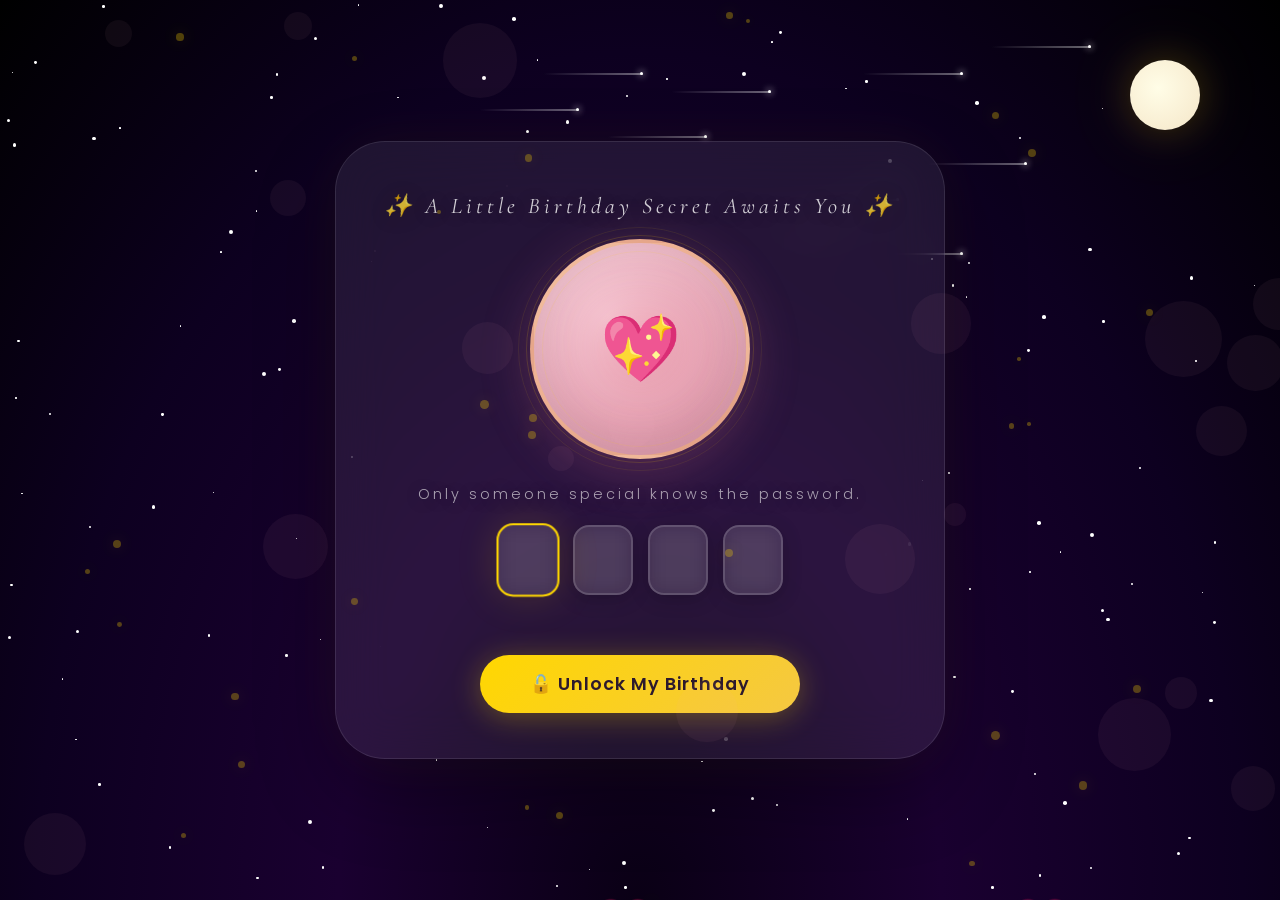
==== commit 89852c82: "Update index.html" ====
--- a/index.html
+++ b/index.html
@@ -5131,9 +5131,9 @@
     ];
 
     const videoUrls = [
-        'images/video1.MOV','images/video7.mov','images/video3.mp4','images/video4.MOV',
-        'images/video5.mov','images/video6.MOV','images/video2.mp4','images/video.MOV',
-        'images/video9.MOV','images/video10.mov','images/video11.mp4','images/video12.mov'
+        'images/video1.MOV','images/video7.mov','images/video3.MOV','images/video4.MOV',
+        'images/video5.mov','images/video6.MOV','images/video2.MOV','images/video.MOV',
+        'images/video9.MOV','images/video10.mov','images/video11.MOV','images/video12.mov'
     ];
 
     // Preload photos via Image() — browser caches them
@@ -5586,16660 +5586,4 @@
     <!-- Volume Control -->
 
 </body>
-</html>        /* ============================================ */
-        /* VAULT.HTML CSS - EXACT COPY */
-        /* ============================================ */
-        * {
-            margin: 0;
-            padding: 0;
-            box-sizing: border-box;
-        }
-
-        body {
-            font-family: 'Poppins', sans-serif;
-            min-height: 100vh;
-            background: radial-gradient(ellipse at center bottom, #0a0015, #1a0030, #0d0020, #000000);
-            overflow: hidden;
-            cursor: default;
-        }
-        html {
-            scroll-behavior: smooth;
-        }
-
-        /* Prevent layout shift */
-
-        .star {
-            position: fixed;
-            background: white;
-            border-radius: 50%;
-            animation: twinkle var(--duration) ease-in-out infinite;
-            z-index: 0;
-            pointer-events: none;
-        }
-        @keyframes twinkle {
-            0%, 100% { opacity: 0.1; transform: scale(0.6); }
-            50% { opacity: 1; transform: scale(1.3); }
-        }
-
-        .shooting-star {
-            position: fixed;
-            width: 3px;
-            height: 3px;
-            background: white;
-            border-radius: 50%;
-            box-shadow: 0 0 6px 2px rgba(255, 255, 255, 0.3);
-            animation: shoot linear infinite;
-            z-index: 0;
-            pointer-events: none;
-        }
-        .shooting-star::after {
-            content: '';
-            position: absolute;
-            top: 50%;
-            right: 0;
-            width: 100px;
-            height: 1px;
-            background: linear-gradient(to left, rgba(255, 255, 255, 0.8), transparent);
-            transform: translateY(-50%);
-        }
-        @keyframes shoot {
-            0% { transform: translate(0, 0) rotate(-45deg); opacity: 0; }
-            10% { opacity: 1; }
-            80% { opacity: 1; }
-            100% { transform: translate(-600px, 600px) rotate(-45deg); opacity: 0; }
-        }
-
-        .moon {
-            position: fixed;
-            top: 60px;
-            right: 80px;
-            width: 70px;
-            height: 70px;
-            border-radius: 50%;
-            background: radial-gradient(circle at 40% 40%, #fffde7, #f5e6c8);
-            box-shadow: 0 0 40px rgba(255, 215, 0, 0.2), 0 0 80px rgba(255, 215, 0, 0.1);
-            animation: moonGlow 3s ease-in-out infinite;
-            z-index: 0;
-            pointer-events: none;
-        }
-        @keyframes moonGlow {
-            0%, 100% { box-shadow: 0 0 40px rgba(255, 215, 0, 0.2), 0 0 80px rgba(255, 215, 0, 0.1); }
-            50% { box-shadow: 0 0 60px rgba(255, 215, 0, 0.3), 0 0 100px rgba(255, 215, 0, 0.15); }
-        }
-
-        .heart {
-            position: fixed;
-            bottom: -60px;
-            color: rgba(255, 70, 130, 0.6);
-            animation: floatHeart linear infinite;
-            z-index: 1;
-            pointer-events: none;
-            font-size: 22px;
-        }
-        @keyframes floatHeart {
-            0% {
-                transform: translateY(0) rotate(0deg) scale(1);
-                opacity: 0;
-            }
-            15% {
-                opacity: 1;
-            }
-            100% {
-                transform: translateY(-115vh) rotate(360deg) scale(1.8);
-                opacity: 0;
-            }
-        }
-
-        .sparkle {
-            position: fixed;
-            width: 6px;
-            height: 6px;
-            border-radius: 50%;
-            background: rgba(255, 215, 0, 0.3);
-            box-shadow: 0 0 15px rgba(255, 215, 0, 0.15);
-            animation: sparkle 3s infinite ease-in-out;
-            z-index: 2;
-            pointer-events: none;
-        }
-        @keyframes sparkle {
-            0%, 100% {
-                transform: scale(0);
-                opacity: 0;
-            }
-            50% {
-                transform: scale(1.5);
-                opacity: 1;
-            }
-        }
-
-        .bokeh {
-            position: fixed;
-            border-radius: 50%;
-            background: rgba(255, 182, 193, 0.05);
-            pointer-events: none;
-            z-index: 0;
-            animation: bokehFloat 8s ease-in-out infinite;
-        }
-        @keyframes bokehFloat {
-            0%, 100% {
-                transform: translate(0, 0) scale(1);
-                opacity: 0.2;
-            }
-            25% {
-                transform: translate(30px, -40px) scale(1.2);
-                opacity: 0.4;
-            }
-            50% {
-                transform: translate(-20px, -60px) scale(0.8);
-                opacity: 0.3;
-            }
-            75% {
-                transform: translate(40px, -30px) scale(1.1);
-                opacity: 0.35;
-            }
-        }
-
-        .vault-container {
-            position: relative;
-            z-index: 10;
-            text-align: center;
-            max-width: 650px;
-            width: 100%;
-            padding: 20px;
-            animation: fadeInUp 1.2s ease forwards;
-            margin: 0 auto;
-        }
-
-        @keyframes fadeInUp {
-            0% {
-                opacity: 0;
-                transform: translateY(40px) scale(0.95);
-            }
-            100% {
-                opacity: 1;
-                transform: translateY(0) scale(1);
-            }
-        }
-
-        .glass-bg {
-            background: rgba(255, 255, 255, 0.08);
-            backdrop-filter: blur(25px);
-            -webkit-backdrop-filter: blur(25px);
-            border-radius: 50px;
-            padding: 50px 45px 45px;
-            border: 1px solid rgba(255, 255, 255, 0.1);
-            box-shadow: 0 30px 80px rgba(0, 0, 0, 0.3), 0 0 60px rgba(255, 215, 0, 0.05);
-        }
-
-        .top-text {
-            font-family: 'Cormorant Garamond', serif;
-            font-size: 1.4rem;
-            color: rgba(255, 255, 255, 0.8);
-            letter-spacing: 4px;
-            font-weight: 400;
-            margin-bottom: 5px;
-            font-style: italic;
-            text-shadow: 0 2px 20px rgba(0,0,0,0.3);
-        }
-
-        .top-text .sparkle-icon {
-            display: inline-block;
-            animation: sparklePulse 2s ease-in-out infinite;
-        }
-        @keyframes sparklePulse {
-            0%, 100% { opacity: 0.5; transform: scale(1); }
-            50% { opacity: 1; transform: scale(1.2); }
-        }
-
-        .vault-wrapper {
-            position: relative;
-            width: 220px;
-            height: 220px;
-            margin: 20px auto 25px;
-            perspective: 1000px;
-        }
-
-        .vault-door {
-            position: relative;
-            width: 100%;
-            height: 100%;
-            border-radius: 50%;
-            background: radial-gradient(ellipse at 35% 35%, #f5c8d4, #e8a8b8, #d4889c);
-            box-shadow:
-                0 10px 50px rgba(200, 100, 130, 0.3),
-                inset 0 -10px 40px rgba(120, 60, 80, 0.2),
-                inset 0 10px 40px rgba(255, 255, 255, 0.3);
-            display: flex;
-            align-items: center;
-            justify-content: center;
-            transition: all 1.2s cubic-bezier(0.34, 1.56, 0.64, 1);
-            cursor: pointer;
-            border: 4px solid rgba(255, 215, 0, 0.2);
-            transform-style: preserve-3d;
-            animation: vaultPulse 3s ease-in-out infinite;
-        }
-
-        @keyframes vaultPulse {
-            0%, 100% {
-                box-shadow: 0 10px 50px rgba(200, 100, 130, 0.3), 0 0 40px rgba(255, 215, 0, 0.1);
-                transform: scale(1);
-            }
-            50% {
-                box-shadow: 0 15px 70px rgba(200, 100, 130, 0.4), 0 0 80px rgba(255, 215, 0, 0.15);
-                transform: scale(1.02);
-            }
-        }
-
-        .vault-door .heart-center {
-            font-size: 65px;
-            animation: heartBeat 1.5s ease-in-out infinite;
-            filter: drop-shadow(0 4px 30px rgba(232, 67, 94, 0.3));
-            position: relative;
-            z-index: 2;
-        }
-
-        @keyframes heartBeat {
-            0%, 100% { transform: scale(1); }
-            15% { transform: scale(1.2); }
-            30% { transform: scale(1); }
-            45% { transform: scale(1.1); }
-            60% { transform: scale(1); }
-        }
-
-        .vault-ring {
-            position: absolute;
-            border-radius: 50%;
-            border: 1.5px solid rgba(255, 215, 0, 0.15);
-            pointer-events: none;
-        }
-        .vault-ring-1 {
-            top: -8px;
-            left: -8px;
-            right: -8px;
-            bottom: -8px;
-        }
-        .vault-ring-2 {
-            top: -16px;
-            left: -16px;
-            right: -16px;
-            bottom: -16px;
-            border-color: rgba(255, 215, 0, 0.08);
-        }
-        .vault-ring-3 {
-            top: 8px;
-            left: 8px;
-            right: 8px;
-            bottom: 8px;
-            border-color: rgba(255, 215, 0, 0.1);
-        }
-
-        .vault-door.unlocked {
-            animation: unlockGlow 0.8s ease forwards;
-            box-shadow: 0 0 80px rgba(255, 215, 0, 0.6), 0 0 150px rgba(255, 182, 193, 0.4);
-            border-color: rgba(255, 215, 0, 0.6);
-        }
-
-        @keyframes unlockGlow {
-            0% {
-                transform: scale(1);
-                box-shadow: 0 10px 50px rgba(200, 100, 130, 0.3);
-            }
-            50% {
-                transform: scale(1.08);
-                box-shadow: 0 0 100px rgba(255, 215, 0, 0.8), 0 0 200px rgba(255, 182, 193, 0.5);
-            }
-            100% {
-                transform: scale(1);
-                box-shadow: 0 0 80px rgba(255, 215, 0, 0.5), 0 0 150px rgba(255, 182, 193, 0.3);
-            }
-        }
-
-        .vault-door.opening {
-            animation: vaultOpen 1.8s cubic-bezier(0.34, 1.56, 0.64, 1) forwards;
-        }
-
-        @keyframes vaultOpen {
-            0% {
-                transform: rotateY(0deg) scale(1);
-                box-shadow: 0 0 80px rgba(255, 215, 0, 0.5);
-            }
-            100% {
-                transform: rotateY(180deg) scale(0.9);
-                box-shadow: 0 0 100px rgba(255, 215, 0, 0.8), 0 0 200px rgba(255, 182, 193, 0.4);
-            }
-        }
-/* Hide volume control */
-.volume-control {
-    display: none !important;
-}
-        .vault-door .light-burst {
-            position: absolute;
-            top: 50%;
-            left: 50%;
-            transform: translate(-50%, -50%);
-            width: 0;
-            height: 0;
-            border-radius: 50%;
-            background: radial-gradient(ellipse, rgba(255, 215, 0, 0.8), rgba(255, 182, 193, 0.4), transparent);
-            pointer-events: none;
-            opacity: 0;
-            transition: all 1.5s ease;
-        }
-
-        .vault-door.unlocked .light-burst {
-            width: 500px;
-            height: 500px;
-            opacity: 1;
-        }
-
-        .sub-text {
-            font-family: 'Poppins', sans-serif;
-            font-size: 0.9rem;
-            color: rgba(255, 255, 255, 0.6);
-            font-weight: 300;
-            letter-spacing: 3px;
-            margin-bottom: 20px;
-            text-shadow: 0 2px 20px rgba(0,0,0,0.3);
-        }
-
-        .pin-container {
-            display: flex;
-            justify-content: center;
-            gap: 15px;
-            margin-bottom: 25px;
-        }
-
-        .pin-box {
-            width: 60px;
-            height: 70px;
-            border-radius: 16px;
-            background: rgba(255, 255, 255, 0.1);
-            backdrop-filter: blur(10px);
-            border: 2px solid rgba(255, 255, 255, 0.15);
-            display: flex;
-            align-items: center;
-            justify-content: center;
-            font-size: 2rem;
-            font-weight: 600;
-            color: #fff;
-            font-family: 'Cinzel', serif;
-            transition: all 0.3s ease;
-            box-shadow: 0 4px 20px rgba(0, 0, 0, 0.2);
-            user-select: none;
-        }
-
-        .pin-box.filled {
-            border-color: #ffd700;
-            background: rgba(255, 215, 0, 0.1);
-            box-shadow: 0 0 30px rgba(255, 215, 0, 0.1);
-        }
-
-        .pin-box.active {
-            border-color: #ffd700;
-            box-shadow: 0 0 40px rgba(255, 215, 0, 0.15);
-            transform: scale(1.05);
-        }
-
-        .pin-box.error {
-            border-color: #ff4444;
-            background: rgba(255, 68, 68, 0.1);
-            box-shadow: 0 0 30px rgba(255, 68, 68, 0.15);
-            animation: shake 0.5s ease;
-        }
-
-        .pin-box.success {
-            border-color: #4CAF50;
-            background: rgba(76, 175, 80, 0.1);
-            box-shadow: 0 0 40px rgba(76, 175, 80, 0.2);
-        }
-
-        @keyframes shake {
-            0%, 100% { transform: translateX(0); }
-            20% { transform: translateX(-12px); }
-            40% { transform: translateX(12px); }
-            60% { transform: translateX(-8px); }
-            80% { transform: translateX(8px); }
-        }
-
-        .error-message {
-            font-size: 0.85rem;
-            color: #ff6b6b;
-            min-height: 30px;
-            font-weight: 400;
-            opacity: 0;
-            transition: opacity 0.4s ease;
-            text-shadow: 0 2px 10px rgba(0,0,0,0.3);
-        }
-
-        .error-message.show {
-            opacity: 1;
-        }
-
-        .error-message.hint {
-            color: #ffd700;
-            font-size: 0.8rem;
-        }
-
-        .unlock-btn {
-            display: inline-block;
-            padding: 16px 50px;
-            background: linear-gradient(135deg, #ffd700, #f5c842);
-            color: #2d1a2d;
-            border: none;
-            border-radius: 50px;
-            font-size: 1.1rem;
-            font-weight: 600;
-            cursor: pointer;
-            transition: all 0.4s ease;
-            box-shadow: 0 4px 30px rgba(255, 215, 0, 0.3);
-            font-family: 'Poppins', sans-serif;
-            letter-spacing: 1px;
-            margin-top: 5px;
-            position: relative;
-            overflow: hidden;
-        }
-
-        .unlock-btn:hover {
-            transform: scale(1.05);
-            box-shadow: 0 8px 50px rgba(255, 215, 0, 0.4);
-        }
-
-        .unlock-btn:active {
-            transform: scale(0.95);
-        }
-
-        .unlock-btn::after {
-            content: '';
-            position: absolute;
-            top: -50%;
-            left: -50%;
-            width: 200%;
-            height: 200%;
-            background: linear-gradient(45deg, transparent, rgba(255,255,255,0.2), transparent);
-            transform: rotate(45deg) translateX(-100%);
-            transition: 0.6s;
-        }
-
-        .unlock-btn:hover::after {
-            transform: rotate(45deg) translateX(100%);
-        }
-
-        .unlock-btn:disabled {
-            opacity: 0.5;
-            cursor: not-allowed;
-            transform: none !important;
-        }
-
-        .meme-overlay {
-            position: fixed;
-            top: 0;
-            left: 0;
-            width: 100%;
-            height: 100%;
-            background: rgba(0, 0, 0, 0.6);
-            backdrop-filter: blur(10px);
-            z-index: 1000;
-            display: none;
-            align-items: center;
-            justify-content: center;
-            padding: 20px;
-            animation: fadeInOverlay 0.5s ease forwards;
-        }
-
-        .meme-overlay.active {
-            display: flex;
-        }
-
-        @keyframes fadeInOverlay {
-            0% { opacity: 0; }
-            100% { opacity: 1; }
-        }
-
-        .meme-card {
-            max-width: 450px;
-            width: 100%;
-            background: rgba(255, 255, 255, 0.95);
-            backdrop-filter: blur(20px);
-            border-radius: 30px;
-            padding: 35px 30px 30px;
-            text-align: center;
-            box-shadow: 0 30px 80px rgba(0, 0, 0, 0.2);
-            animation: memePop 0.6s cubic-bezier(0.34, 1.56, 0.64, 1) forwards;
-            border: 2px solid rgba(255, 215, 0, 0.2);
-        }
-
-        @keyframes memePop {
-            0% {
-                transform: scale(0.5) rotate(-5deg);
-                opacity: 0;
-            }
-            100% {
-                transform: scale(1) rotate(0deg);
-                opacity: 1;
-            }
-        }
-
-        .meme-card .meme-emoji {
-            font-size: 60px;
-            margin-bottom: 5px;
-            animation: memeBounce 1s ease-in-out infinite;
-        }
-
-        @keyframes memeBounce {
-            0%, 100% { transform: translateY(0); }
-            50% { transform: translateY(-10px); }
-        }
-
-        .meme-card .meme-title {
-            font-family: 'Cinzel', serif;
-            font-size: 1.4rem;
-            color: #5c3d4a;
-            margin-bottom: 5px;
-        }
-
-        .meme-card .meme-sub {
-            font-size: 0.9rem;
-            color: rgba(80, 50, 60, 0.6);
-            margin-bottom: 15px;
-            font-style: italic;
-        }
-
-        .meme-card .meme-gif {
-            width: 100%;
-            max-width: 280px;
-            border-radius: 16px;
-            margin: 10px auto 15px;
-            display: block;
-            border: 2px solid rgba(255, 215, 0, 0.15);
-        }
-
-        .meme-card .hint-text {
-            font-size: 0.85rem;
-            color: #8b7355;
-            background: rgba(255, 215, 0, 0.08);
-            padding: 10px 15px;
-            border-radius: 12px;
-            margin: 10px 0 15px;
-            border-left: 3px solid #f5c842;
-        }
-
-        .meme-card .meme-buttons {
-            display: flex;
-            gap: 12px;
-            justify-content: center;
-            flex-wrap: wrap;
-        }
-
-        .meme-card .meme-btn {
-            padding: 12px 28px;
-            border: none;
-            border-radius: 50px;
-            font-size: 0.9rem;
-            font-weight: 600;
-            cursor: pointer;
-            transition: all 0.3s ease;
-            font-family: 'Poppins', sans-serif;
-        }
-
-        .meme-card .meme-btn.retry {
-            background: linear-gradient(135deg, #ff6b8a, #e8435e);
-            color: white;
-            box-shadow: 0 4px 20px rgba(232, 67, 94, 0.3);
-        }
-
-        .meme-card .meme-btn.retry:hover {
-            transform: scale(1.05);
-            box-shadow: 0 6px 30px rgba(232, 67, 94, 0.4);
-        }
-
-        .meme-card .meme-btn.promise {
-            background: rgba(255, 215, 0, 0.15);
-            color: #8b7355;
-            border: 2px solid rgba(245, 200, 66, 0.3);
-        }
-
-        .meme-card .meme-btn.promise:hover {
-            transform: scale(1.05);
-            background: rgba(255, 215, 0, 0.25);
-        }
-
-        .success-overlay {
-            position: fixed;
-            top: 0;
-            left: 0;
-            width: 100%;
-            height: 100%;
-            background: rgba(0, 0, 0, 0.5);
-            backdrop-filter: blur(8px);
-            z-index: 2000;
-            display: none;
-            align-items: center;
-            justify-content: center;
-            flex-direction: column;
-            padding: 20px;
-        }
-
-        .success-overlay.active {
-            display: flex;
-        }
-
-        .success-content {
-            text-align: center;
-            animation: successPop 1s cubic-bezier(0.34, 1.56, 0.64, 1) forwards;
-        }
-
-        @keyframes successPop {
-            0% {
-                transform: scale(0) rotate(-10deg);
-                opacity: 0;
-            }
-            60% {
-                transform: scale(1.2) rotate(3deg);
-                opacity: 1;
-            }
-            100% {
-                transform: scale(1) rotate(0deg);
-                opacity: 1;
-            }
-        }
-
-        .success-content .big-heart {
-            font-size: 80px;
-            animation: heartBeat 1.2s ease-in-out infinite;
-        }
-
-        .success-content .welcome-text {
-            font-family: 'Great Vibes', cursive;
-            font-size: 4rem;
-            background: linear-gradient(135deg, #ffd700, #ff6b8a, #ffd700, #ff6b8a);
-            background-size: 300% 300%;
-            -webkit-background-clip: text;
-            -webkit-text-fill-color: transparent;
-            background-clip: text;
-            animation: shimmer 3s ease-in-out infinite;
-            margin-top: 10px;
-        }
-
-        @keyframes shimmer {
-            0% { background-position: 0% 50%; }
-            50% { background-position: 100% 50%; }
-            100% { background-position: 0% 50%; }
-        }
-
-        .success-content .journey-text {
-            font-family: 'Cormorant Garamond', serif;
-            font-size: 1.5rem;
-            color: rgba(255, 255, 255, 0.9);
-            margin-top: 10px;
-            font-style: italic;
-            text-shadow: 0 2px 20px rgba(0, 0, 0, 0.3);
-            -webkit-text-fill-color: white;
-        }
-
-        @media (max-width: 640px) {
-            .glass-bg {
-                padding: 30px 20px 25px;
-                border-radius: 30px;
-            }
-            .vault-wrapper {
-                width: 160px;
-                height: 160px;
-            }
-            .vault-door .heart-center {
-                font-size: 45px;
-            }
-            .pin-box {
-                width: 48px;
-                height: 58px;
-                font-size: 1.6rem;
-                border-radius: 12px;
-            }
-            .pin-container {
-                gap: 10px;
-            }
-            .top-text {
-                font-size: 1rem;
-            }
-            .sub-text {
-                font-size: 0.75rem;
-            }
-            .unlock-btn {
-                padding: 14px 35px;
-                font-size: 0.95rem;
-            }
-            .success-content .welcome-text {
-                font-size: 2.5rem;
-            }
-            .success-content .journey-text {
-                font-size: 1.1rem;
-            }
-            .meme-card {
-                padding: 25px 20px 20px;
-            }
-            .meme-card .meme-title {
-                font-size: 1.1rem;
-            }
-            .moon {
-                width: 40px;
-                height: 40px;
-                top: 20px;
-                right: 20px;
-            }
-        }
-
-        @media (max-width: 400px) {
-            .pin-box {
-                width: 40px;
-                height: 50px;
-                font-size: 1.3rem;
-                border-radius: 10px;
-            }
-            .pin-container {
-                gap: 8px;
-            }
-            .vault-wrapper {
-                width: 130px;
-                height: 130px;
-            }
-            .vault-door .heart-center {
-                font-size: 36px;
-            }
-        }
-
-        /* ============================================ */
-        /* BDY.HTML CSS - EXACT COPY */
-        /* ============================================ */
-        .floating-heart {
-            position: fixed;
-            bottom: -40px;
-            color: rgba(255, 70, 130, 0.6);
-            animation: floatHeart linear infinite;
-            z-index: 999;
-            pointer-events: none;
-        }
-
-        .floating-balloon {
-            position: fixed;
-            width: 60px;
-            height: 78px;
-            border-radius: 50% 50% 45% 45%;
-            animation: balloonFloat 4s ease-in-out infinite;
-            z-index: 9999 !important;
-            pointer-events: none;
-            opacity: 0.3;
-        }
-        .floating-balloon::after {
-            content: '';
-            position: absolute;
-            width: 2px;
-            height: 90px;
-            background: rgba(255,255,255,.6);
-            left: 50%;
-            top: 76px;
-        }
-        @keyframes balloonFloat {
-            0%,100% { transform: translateY(0) rotate(-3deg); }
-            50% { transform: translateY(-28px) rotate(4deg); }
-        }
-
-        .balloon-pink { background: radial-gradient(ellipse at 30% 30%, #ff9ecb, #ff4d94); }
-        .balloon-purple { background: radial-gradient(ellipse at 30% 30%, #c9a0ff, #9b59b6); }
-        .balloon-yellow { background: radial-gradient(ellipse at 30% 30%, #fff5b0, #f1c40f); }
-        .balloon-red { background: radial-gradient(ellipse at 30% 30%, #ff8a8a, #e74c3c); }
-        .balloon-blue { background: radial-gradient(ellipse at 30% 30%, #87cefa, #3498db); }
-        .balloon-green { background: radial-gradient(ellipse at 30% 30%, #7dcea0, #2ecc71); }
-
-        .title {
-            font-size: 5.5rem !important;
-        }
-
-        .title .happy {
-            color: #ffd700 !important;
-            text-shadow: 4px 4px #000, -4px 4px #000, 4px -4px #000, -4px -4px #000, 4px 8px 0 #000 !important;
-        }
-        .title .birthday {
-            color: #ffd700 !important;
-            text-shadow: 4px 4px #000, -4px 4px #000, 4px -4px #000, -4px -4px #000, 4px 8px 0 #000 !important;
-        }
-        .name span {
-            color: #ffd700 !important;
-        }
-        .date__of__birth span {
-            color: #ffd700 !important;
-        }
-        .date__of__birth {
-            background-color: rgba(255, 215, 0, 0.15) !important;
-            border-color: #ffd700 !important;
-        }
-        .name {
-            background-color: rgba(255, 215, 0, 0.15) !important;
-            border-color: #ffd700 !important;
-        }
-        .name .fa-heart {
-            color: #ffd700 !important;
-        }
-        .text__cricle {
-            background-color: rgba(255, 215, 0, 0.15) !important;
-            border-color: #ffd700 !important;
-        }
-        .text__cricle span {
-            color: #ffd700 !important;
-        }
-        .cricle .fa-heart {
-            color: #ffd700 !important;
-        }
-
-        .btn-next-page {
-            display: inline-block;
-            padding: 14px 40px;
-            background: linear-gradient(135deg, #ffd700, #f5c842);
-            color: #2d1a2d;
-            border: none;
-            border-radius: 50px;
-            font-size: 1.1rem;
-            font-weight: 600;
-            cursor: pointer;
-            transition: all 0.3s ease;
-            box-shadow: 0 4px 25px rgba(255, 215, 0, 0.3);
-            text-decoration: none;
-            font-family: 'Poppins', sans-serif;
-            letter-spacing: 1px;
-            margin-top: 30px;
-        }
-
-        .btn-next-page:hover {
-            transform: scale(1.05);
-            box-shadow: 0 6px 35px rgba(255, 215, 0, 0.4);
-        }
-
-        .btn-next-page:active {
-            transform: scale(0.95);
-        }
-
-        .decorate_star {
-            background-color: #ffd700 !important;
-        }
-
-        @media (max-width: 658px) {
-            .moon { width: 40px; height: 40px; top: 20px; right: 20px; }
-        }
-        /* Make Happy Birthday text smaller on mobile */
-@media (max-width: 640px) {
-    .title {
-        font-size: 3.7rem !important;
-    }
-    
-    .title h1 {
-        font-size: 3.7rem !important;
-    }
-    
-    .title .happy,
-    .title .birthday {
-        font-size: 3.7rem !important;
-    }
-    
-    .title .happy span,
-    .title .birthday span {
-        font-size: 3.7rem !important;
-    }
-}
-
-@media (max-width: 480px) {
-    .title {
-        font-size: 3rem !important;
-    }
-    
-    .title h1 {
-        font-size: 3rem !important;
-    }
-    
-    .title .happy,
-    .title .birthday {
-        font-size: 3rem !important;
-    }
-    
-    .title .happy span,
-    .title .birthday span {
-        font-size: 3rem !important;
-    }
-}
-
-        /* ============================================ */
-        /* CAKE.HTML CSS - EXACT COPY */
-        /* ============================================ */
-        .font-love { font-family: 'Pacifico', cursive; }
-        .glass { background: transparent; backdrop-filter: none; box-shadow: none; border-radius: 2rem; }
-        .cake-container { display: flex; flex-direction: column; align-items: center; justify-content: center; position: relative; margin: 25px auto 20px auto; }
-        .cake { position: relative; width: 380px; height: 260px; margin: 0 auto; }
-        .cake-base { position: absolute; bottom: 0; left: 50%; transform: translateX(-50%); width: 340px; height: 70px; background: linear-gradient(180deg, #e8a87c, #d4956b); border-radius: 10px 10px 20px 20px; box-shadow: 0 10px 30px rgba(0,0,0,0.3); border: 2px solid #c4855b; }
-        .cake-base::before { content: ''; position: absolute; top: 5px; left: 15px; right: 15px; height: 15px; background: repeating-linear-gradient(90deg, transparent, transparent 20px, rgba(255,255,255,0.1) 20px, rgba(255,255,255,0.1) 22px); border-radius: 50%; }
-        .cake-middle { position: absolute; bottom: 65px; left: 50%; transform: translateX(-50%); width: 300px; height: 60px; background: linear-gradient(180deg, #f5cba7, #e8a87c); border-radius: 10px 10px 5px 5px; box-shadow: 0 5px 20px rgba(0,0,0,0.2); border: 2px solid #d4956b; }
-        .cake-middle::before { content: ''; position: absolute; top: 5px; left: 15px; right: 15px; height: 12px; background: repeating-linear-gradient(90deg, transparent, transparent 18px, rgba(255,255,255,0.1) 18px, rgba(255,255,255,0.1) 20px); border-radius: 50%; }
-        .cake-top { position: absolute; bottom: 120px; left: 50%; transform: translateX(-50%); width: 260px; height: 55px; background: linear-gradient(180deg, #fdebd0, #f5cba7); border-radius: 10px 10px 5px 5px; box-shadow: 0 5px 20px rgba(0,0,0,0.15); border: 2px solid #e8a87c; }
-        .cake-top::before { content: ''; position: absolute; top: 5px; left: 12px; right: 12px; height: 10px; background: repeating-linear-gradient(90deg, transparent, transparent 16px, rgba(255,255,255,0.15) 16px, rgba(255,255,255,0.15) 18px); border-radius: 50%; }
-        .frosting { position: absolute; width: 100%; height: 15px; top: -5px; left: 0; background: radial-gradient(ellipse at 20% 50%, #fff5e6, transparent 70%); border-radius: 50%; opacity: 0.5; }
-        .candles-container { position: absolute; bottom: 170px; left: 50%; transform: translateX(-50%); width: 240px; height: 80px; display: flex; justify-content: center; align-items: flex-end; flex-wrap: wrap; gap: 6px; }
-        .candle { position: relative; width: 18px; height: 55px; display: flex; flex-direction: column; align-items: center; animation: candleSway 1.5s ease-in-out infinite; transition: all 0.5s ease; }
-        .candle:nth-child(odd) { animation-delay: 0.1s; }
-        .candle:nth-child(3n) { animation-delay: 0.3s; }
-        .candle:nth-child(5n) { animation-delay: 0.5s; }
-        .candle:nth-child(7n) { animation-delay: 0.7s; }
-        @keyframes candleSway { 0%,100% { transform: rotate(0deg); } 25% { transform: rotate(2deg); } 75% { transform: rotate(-2deg); } }
-        .candle-body { width: 14px; height: 40px; background: linear-gradient(180deg, #ff6b8a, #e8435e); border-radius: 3px 3px 2px 2px; box-shadow: inset -2px 0 5px rgba(0,0,0,0.2); position: relative; }
-        .candle-body::after { content: ''; position: absolute; top: 2px; left: 2px; width: 4px; height: 30px; background: rgba(255,255,255,0.2); border-radius: 50%; transform: rotate(-10deg); }
-        .candle-stripe { position: absolute; left: 0; right: 0; height: 3px; background: rgba(255,255,255,0.3); border-radius: 50%; }
-        .candle-stripe:nth-child(1) { top: 8px; }
-        .candle-stripe:nth-child(2) { top: 16px; }
-        .candle-stripe:nth-child(3) { top: 24px; }
-        .candle-stripe:nth-child(4) { top: 32px; }
-        .flame { position: absolute; top: -20px; left: 50%; transform: translateX(-50%); width: 14px; height: 22px; background: radial-gradient(ellipse at 50% 60%, #fff7a1, #ffb300 40%, #ff6b00 70%, transparent); border-radius: 50% 50% 50% 50% / 60% 60% 40% 40%; animation: flameFlicker 0.15s ease-in-out infinite alternate; box-shadow: 0 0 20px rgba(255,150,0,0.6), 0 0 40px rgba(255,100,0,0.3); transition: all 0.5s ease; pointer-events: none; }
-        @keyframes flameFlicker { 0% { transform: translateX(-50%) scale(1) rotate(-2deg); } 50% { transform: translateX(-50%) scale(1.08) rotate(1deg); } 100% { transform: translateX(-50%) scale(0.95) rotate(-1deg); } }
-        .flame::before { content: ''; position: absolute; top: -5px; left: 50%; transform: translateX(-50%); width: 30px; height: 30px; background: radial-gradient(ellipse, rgba(255,200,50,0.3), transparent 70%); border-radius: 50%; animation: glowPulse 1s ease-in-out infinite; }
-        @keyframes glowPulse { 0%,100% { transform: translateX(-50%) scale(1); opacity: 0.5; } 50% { transform: translateX(-50%) scale(1.5); opacity: 1; } }
-        .candle.extinguished .flame { opacity: 0; transform: translateX(-50%) scale(0); box-shadow: none; }
-        .candle.extinguished .flame::before { opacity: 0; }
-        .candle.extinguished .candle-body { background: linear-gradient(180deg, #d4a0a0, #b88080); }
-        .smoke { position: absolute; top: -25px; left: 50%; transform: translateX(-50%); width: 20px; height: 20px; background: radial-gradient(ellipse, rgba(200,200,200,0.4), transparent 70%); border-radius: 50%; opacity: 0; pointer-events: none; }
-        .candle.extinguished .smoke { animation: smokeRise 2s ease-out forwards; }
-        @keyframes smokeRise { 0% { opacity: 0; transform: translateX(-50%) scale(0.5); } 20% { opacity: 0.6; transform: translateX(-50%) scale(1); } 100% { opacity: 0; transform: translateX(-50%) translateY(-60px) scale(2); } }
-        .confetti-piece { position: fixed; top: -20px; width: 10px; height: 16px; animation: confettiFall linear forwards; z-index: 100; pointer-events: none; }
-        @keyframes confettiFall { to { transform: translateY(110vh) rotate(720deg); opacity: 0; } }
-        .wish-message { opacity: 0; transform: scale(0.5); transition: all 0.8s cubic-bezier(0.34,1.56,0.64,1); margin-top: 10px; }
-        .wish-message.show { opacity: 1; transform: scale(1); }
-        .countdown-overlay { position: fixed; top: 0; left: 0; width: 100%; height: 100%; background: rgba(0,0,0,0.5); backdrop-filter: blur(5px); display: none; justify-content: center; align-items: center; z-index: 200; flex-direction: column; }
-        .countdown-overlay.active { display: flex; }
-        .countdown-number { font-size: 120px; font-weight: 800; color: white; font-family: 'Pacifico', cursive; animation: countPulse 0.8s ease-in-out; }
-        @keyframes countPulse { 0% { transform: scale(2); opacity: 0; } 50% { transform: scale(1); opacity: 1; } 100% { transform: scale(1); opacity: 1; } }
-        .countdown-text { font-size: 30px; color: rgba(255,255,255,0.9); margin-top: 10px; font-family: 'Poppins', sans-serif; }
-        .blow-btn { background: linear-gradient(135deg, #ff6b8a, #e8435e); color: white; border: none; padding: 14px 40px; border-radius: 50px; font-size: 20px; font-weight: 700; cursor: pointer; transition: all 0.3s ease; box-shadow: 0 4px 20px rgba(232,67,94,0.4); margin-top: 5px; opacity: 0; transform: translateY(10px); pointer-events: none; transition: opacity 0.6s ease, transform 0.6s ease; }
-        .blow-btn.visible { opacity: 1; transform: translateY(0); pointer-events: auto; }
-        .blow-btn:hover { transform: scale(1.05); box-shadow: 0 6px 30px rgba(232,67,94,0.6); }
-        .blow-btn:active { transform: scale(0.95); }
-        .blow-btn:disabled { opacity: 0.5; cursor: not-allowed; transform: none !important; }
-        .auto-countdown { font-size: 25px; color: rgba(255,255,255,0.9); font-weight: 600; margin-top: 70px; min-height: 50px; text-shadow: 0 2px 20px rgba(0,0,0,0.5); }
-        .auto-countdown .highlight { color: #ffd700; font-weight: 800; }
-        .blow-instruction { font-size: 32px; color: white; font-weight: 700; margin-top: 20px; animation: pulseText 0.8s ease-in-out infinite; text-align: center; text-shadow: 0 2px 20px rgba(0,0,0,0.5); }
-        @keyframes pulseText { 0%,100% { opacity: 1; transform: scale(1); } 50% { opacity: 0.6; transform: scale(1.05); } }
-        .instruction-text { color: rgba(255,255,255,0.7); font-size: 13px; margin-top: 5px; text-shadow: 0 2px 10px rgba(0,0,0,0.3); }
-        .blow-meter-container { position: fixed; bottom: 30px; left: 50%; transform: translateX(-50%); width: 320px; background: rgba(255,255,255,0.15); backdrop-filter: blur(20px); border-radius: 16px; padding: 14px 22px; box-shadow: 0 8px 40px rgba(0,0,0,0.25); z-index: 9999 !important; display: none; border: 1px solid rgba(255,255,255,0.1); }
-        .blow-meter-container.active { display: block !important; }
-        .blow-meter-container .label { font-size: 14px; font-weight: 700; color: #ffd700; text-align: center; margin-bottom: 8px; letter-spacing: 1px; text-shadow: 0 2px 10px rgba(0,0,0,0.3); }
-        .blow-meter { width: 100%; height: 14px; background: rgba(255,255,255,0.1); border-radius: 7px; overflow: hidden; border: 1px solid rgba(255,255,255,0.1); }
-        .blow-meter .fill { height: 100%; width: 0%; background: linear-gradient(90deg, #4CAF50, #ff9800, #f44336); border-radius: 7px; transition: width 0.08s ease-out; }
-        .blow-meter-container .status { font-size: 14px; text-align: center; margin-top: 8px; color: rgba(255,255,255,0.8); font-weight: 700; text-shadow: 0 2px 10px rgba(0,0,0,0.3); }
-        .blow-meter-container .frames { font-size: 13px; text-align: center; margin-top: 3px; color: rgba(255,255,255,0.5); font-weight: 600; }
-        .celebration-overlay { position: fixed; top: 0; left: 0; width: 100%; height: 100%; pointer-events: none; z-index: 50; display: none; }
-        .celebration-overlay.active { display: block; }
-        .celebration-text { position: fixed; top: 50%; left: 50%; transform: translate(-50%, -50%) scale(0); font-family: 'Pacifico', cursive; font-size: 60px; z-index: 60; pointer-events: none; text-align: center; line-height: 1.2; text-shadow: 0 0 40px rgba(255,215,0,0.2); }
-        .stroke-text { color: #ffd700; text-shadow: -1px -1px 0 #000, 1px -1px 0 #000, -1px 1px 0 #000, 1px 1px 0 #000, 0 0 40px rgba(255,215,0,0.3), 0 0 80px rgba(255,215,0,0.1); }
-        .celebration-subtext { font-family: 'Poppins', sans-serif; font-size: 24px; margin-top: 10px; }
-        .celebration-subtext .stroke-text { color: #ffd700; text-shadow: -1px -1px 0 #000, 1px -1px 0 #000, -1px 1px 0 #000, 1px 1px 0 #000, 0 0 30px rgba(255,215,0,0.2); }
-        .celebration-text.show { animation: celebrationPop 1.5s cubic-bezier(0.34,1.56,0.64,1) forwards; }
-        @keyframes celebrationPop { 0% { transform: translate(-50%, -50%) scale(0) rotate(-10deg); opacity: 0; } 50% { transform: translate(-50%, -50%) scale(1.3) rotate(3deg); opacity: 1; } 70% { transform: translate(-50%, -50%) scale(0.9) rotate(-2deg); } 100% { transform: translate(-50%, -50%) scale(1) rotate(0deg); opacity: 1; } }
-        .sparkle-burst { position: fixed; width: 4px; height: 4px; border-radius: 50%; background: gold; pointer-events: none; z-index: 55; }
-        .blow-complete { color: #ffd700 !important; text-shadow: 0 0 20px rgba(255,215,0,0.5) !important; }
-        #wishPrompt h2 { color: #ffd700 !important; text-shadow: 0 0 20px rgba(255,215,0,0.2); }
-        h1.font-love { color: #ffd700 !important; text-shadow: 0 0 30px rgba(255,215,0,0.2),0 0 60px rgba(255,215,0,0.1) !important; }
-        @media (max-width:640px) { .cake { transform: scale(0.65); } .cake-container { margin: 10px auto; } .glass { padding: 1rem !important; } .countdown-number { font-size: 80px; } .auto-countdown { font-size: 16px; margin-top: 5px; } .blow-instruction { font-size: 24px; } .blow-meter-container { width: 90%; bottom: 10px; padding: 10px 15px; } .blow-meter-container .label { font-size: 12px; } .celebration-text { font-size: 40px; } .celebration-subtext { font-size: 18px; } }
-
-        /* ============================================ */
-        /* NAVIGATION - FADE + SLIDE UP FOR PAGE 2->3 */
-        /* ============================================ */
-        .page-section {
-            position: fixed;
-            top: 0;
-            left: 0;
-            width: 100%;
-            height: 100%;
-            display: none;
-            overflow-y: auto;
-            overflow-x: hidden;
-            opacity: 0;
-            transform: translateY(0);
-            transition: opacity 0.6s ease, transform 0.6s ease;
-            align-items: center;
-            justify-content: center;
-        }
-
-        .page-section.active {
-            display: flex;
-            opacity: 1;
-            transform: translateY(0);
-        }
-
-        #birthday-section.page-section.active {
-            display: block;
-        }
-
-        #cake-section.page-section.active {
-            display: block;
-        }
-
-        /* Fix for birthday page layout */
-        #birthday-section #wrapper {
-            position: relative;
-            width: 100%;
-            min-height: 100vh;
-            overflow: hidden;
-        }
-
-        /* Special transition for cake section - slide up from bottom */
-        #cake-section {
-            transform: translateY(40px);
-            opacity: 0;
-            transition: opacity 0.7s ease, transform 0.7s ease;
-        }
-
-        #cake-section.active {
-            transform: translateY(0);
-            opacity: 1;
-        }
-
-        /* Vault section centering fix */
-        #vault-section {
-            display: none;
-            align-items: center;
-            justify-content: center;
-        }
-
-        #vault-section.active {
-            display: flex;
-        }
-
-        /* Manual blow button - bottom right */
-        .manual-blow-btn {
-            position: fixed;
-            bottom: 30px;
-            right: 30px;
-            z-index: 10000 !important;
-            background: linear-gradient(135deg, #ff6b8a, #e8435e);
-            color: white;
-            border: none;
-            padding: 14px 28px;
-            border-radius: 50px;
-            font-size: 16px;
-            font-weight: 700;
-            cursor: pointer;
-            box-shadow: 0 4px 20px rgba(232,67,94,0.4);
-            font-family: 'Poppins', sans-serif;
-            letter-spacing: 1px;
-            display: none;
-            transition: all 0.3s ease;
-            opacity: 0;
-            transform: translateY(20px);
-            transition: opacity 0.5s ease, transform 0.5s ease, box-shadow 0.3s ease;
-        }
-
-        .manual-blow-btn.active {
-            display: block;
-            opacity: 1;
-            transform: translateY(0);
-        }
-
-        .manual-blow-btn:hover {
-            transform: scale(1.05);
-            box-shadow: 0 6px 30px rgba(232,67,94,0.6);
-        }
-
-        .manual-blow-btn:active {
-            transform: scale(0.95);
-        }
-
-        .manual-blow-btn:disabled {
-            opacity: 0.5;
-            cursor: not-allowed;
-            transform: none !important;
-        }
-
-        @media (max-width: 640px) {
-            .manual-blow-btn {
-                bottom: 20px;
-                right: 20px;
-                padding: 12px 22px;
-                font-size: 14px;
-            }
-        }
-
-        /* ============================================ */
-        /* LOCK PAGE - ADDED FROM SECOND CODE */
-        /* ============================================ */
-        .lock-step {
-            display: none;
-            animation: popIn .8s ease forwards;
-            width: 100%;
-        }
-        .lock-step.active { display: block; }
-        @keyframes popIn {
-            from { opacity: 0; transform: translateY(35px) scale(.95); }
-            to { opacity: 1; transform: translateY(0) scale(1); }
-        }
-
-        .lock-glass {
-            background: rgba(255, 255, 255, 0.08);
-            backdrop-filter: blur(20px);
-            border: 1px solid rgba(255, 255, 255, 0.1);
-            box-shadow: 0 25px 60px rgba(0, 0, 0, 0.3);
-            border-radius: 2rem;
-        }
-
-        .lock-btn {
-            display: none;
-            padding: 16px 50px;
-            border-radius: 50px;
-            font-size: 1.1rem;
-            font-weight: 700;
-            cursor: pointer;
-            transition: all 0.3s ease;
-            border: none;
-            background: linear-gradient(135deg, #ffd700, #f5c842);
-            color: #2d1a2d;
-            box-shadow: 0 4px 30px rgba(255, 215, 0, 0.3);
-            animation: btnPop 0.6s cubic-bezier(0.34, 1.56, 0.64, 1) forwards;
-            font-family: 'Poppins', sans-serif;
-            letter-spacing: 1px;
-        }
-
-        .lock-btn.show {
-            display: inline-block;
-        }
-
-        .lock-btn:hover {
-            transform: scale(1.05);
-            box-shadow: 0 6px 40px rgba(255, 215, 0, 0.4);
-        }
-
-        .lock-btn:active {
-            transform: scale(0.95);
-        }
-
-        @keyframes btnPop {
-            0% { opacity: 0; transform: scale(0.5) rotate(-5deg); }
-            60% { transform: scale(1.1) rotate(2deg); }
-            100% { opacity: 1; transform: scale(1) rotate(0deg); }
-        }
-
-        .lock-gift-wrapper {
-            display: flex;
-            justify-content: center;
-            align-items: center;
-            perspective: 1200px;
-            margin: 30px auto 10px auto;
-        }
-
-        .lock-gift-box {
-            position: relative;
-            width: 180px;
-            height: 160px;
-            transform-style: preserve-3d;
-            cursor: pointer;
-            animation: floatGift 3s ease-in-out infinite;
-        }
-
-        @keyframes floatGift {
-            0%, 100% { transform: translateY(0) rotate(0deg); }
-            50% { transform: translateY(-10px) rotate(2deg); }
-        }
-
-        .lock-gift-box:hover {
-            animation: floatGiftHover 0.6s ease-in-out infinite;
-        }
-
-        @keyframes floatGiftHover {
-            0%, 100% { transform: translateY(0) scale(1.03); }
-            50% { transform: translateY(-8px) scale(1.05); }
-        }
-
-        .lock-gift-body {
-            position: absolute;
-            bottom: 0;
-            left: 0;
-            width: 100%;
-            height: 130px;
-            background: linear-gradient(180deg, #d4617a, #b3445d);
-            border-radius: 8px 8px 12px 12px;
-            box-shadow: 
-                0 10px 30px rgba(179, 68, 93, 0.5),
-                inset 0 -10px 30px rgba(0, 0, 0, 0.2),
-                inset 0 10px 30px rgba(255, 255, 255, 0.15);
-            border: 2px solid #9e3a52;
-            transform-style: preserve-3d;
-        }
-
-        .lock-gift-body::before {
-            content: '';
-            position: absolute;
-            top: 10px;
-            left: 20px;
-            width: 60px;
-            height: 40px;
-            background: radial-gradient(ellipse, rgba(255,255,255,0.15) 0%, transparent 70%);
-            border-radius: 50%;
-            transform: rotate(-20deg);
-        }
-
-        .lock-ribbon-vertical {
-            position: absolute;
-            top: 0;
-            left: 50%;
-            transform: translateX(-50%);
-            width: 20px;
-            height: 130px;
-            background: linear-gradient(180deg, #ffd700, #daa520, #ffd700);
-            z-index: 2;
-            box-shadow: 
-                inset 0 -5px 15px rgba(0,0,0,0.3),
-                inset 0 5px 15px rgba(255,215,0,0.3);
-        }
-
-        .lock-ribbon-horizontal {
-            position: absolute;
-            top: 50%;
-            left: 0;
-            transform: translateY(-50%);
-            width: 100%;
-            height: 20px;
-            background: linear-gradient(90deg, #ffd700, #daa520, #ffd700);
-            z-index: 2;
-            box-shadow: 
-                inset -5px 0 15px rgba(0,0,0,0.3),
-                inset 5px 0 15px rgba(255,215,0,0.3);
-        }
-
-        .lock-ribbon-bow {
-            position: absolute;
-            top: -15px;
-            left: 50%;
-            transform: translateX(-50%);
-            width: 60px;
-            height: 40px;
-            z-index: 5;
-            pointer-events: none;
-        }
-
-        .lock-ribbon-bow::before,
-        .lock-ribbon-bow::after {
-            content: '';
-            position: absolute;
-            width: 35px;
-            height: 30px;
-            background: linear-gradient(135deg, #ffd700, #daa520);
-            border-radius: 50% 50% 0 50%;
-            box-shadow: 0 3px 10px rgba(0,0,0,0.3);
-            transition: transform 0.3s ease;
-        }
-
-        .lock-ribbon-bow::before {
-            left: 0;
-            transform: rotate(-30deg);
-        }
-
-        .lock-ribbon-bow::after {
-            right: 0;
-            transform: rotate(60deg) scaleX(-1);
-        }
-
-        .lock-gift-box.open .lock-ribbon-bow::before {
-            transform: rotate(-45deg) scale(1.2);
-        }
-
-        .lock-gift-box.open .lock-ribbon-bow::after {
-            transform: rotate(75deg) scale(1.2) scaleX(-1);
-        }
-
-        .lock-bow-knot {
-            position: absolute;
-            top: 2px;
-            left: 50%;
-            transform: translateX(-50%);
-            width: 16px;
-            height: 16px;
-            background: radial-gradient(circle, #ffd700, #b8860b);
-            border-radius: 50%;
-            z-index: 6;
-            box-shadow: 0 2px 8px rgba(0,0,0,0.4);
-        }
-
-        .lock-bow-tails {
-            position: absolute;
-            top: 20px;
-            left: 50%;
-            transform: translateX(-50%);
-            width: 40px;
-            height: 30px;
-            z-index: 4;
-            pointer-events: none;
-        }
-
-        .lock-bow-tails::before,
-        .lock-bow-tails::after {
-            content: '';
-            position: absolute;
-            width: 8px;
-            height: 25px;
-            background: linear-gradient(180deg, #ffd700, #daa520);
-            border-radius: 0 0 4px 4px;
-            box-shadow: 0 3px 8px rgba(0,0,0,0.2);
-        }
-
-        .lock-bow-tails::before {
-            left: 10px;
-            transform: rotate(-20deg);
-        }
-
-        .lock-bow-tails::after {
-            right: 10px;
-            transform: rotate(20deg);
-        }
-
-        .lock-gift-lid {
-            position: absolute;
-            top: -25px;
-            left: -8px;
-            width: calc(100% + 16px);
-            height: 35px;
-            background: linear-gradient(180deg, #e06a84, #d4617a);
-            border-radius: 12px 12px 4px 4px;
-            z-index: 3;
-            transform-origin: bottom center;
-            transform: rotateX(0deg) scale(1);
-            transition: transform 0.8s cubic-bezier(0.34, 1.56, 0.64, 1);
-            box-shadow: 
-                0 5px 20px rgba(179, 68, 93, 0.4),
-                inset 0 -5px 15px rgba(0,0,0,0.15),
-                inset 0 5px 15px rgba(255,255,255,0.2);
-            border: 2px solid #9e3a52;
-            border-bottom: none;
-            cursor: pointer;
-            transform-style: preserve-3d;
-        }
-
-        .lock-gift-lid::before {
-            content: '';
-            position: absolute;
-            top: 5px;
-            left: 15px;
-            width: 50px;
-            height: 15px;
-            background: radial-gradient(ellipse, rgba(255,255,255,0.2) 0%, transparent 70%);
-            border-radius: 50%;
-            transform: rotate(-10deg);
-        }
-
-        .lock-gift-lid .lock-lid-ribbon {
-            position: absolute;
-            top: 50%;
-            left: 50%;
-            transform: translate(-50%, -50%);
-            width: 20px;
-            height: 100%;
-            background: linear-gradient(180deg, #ffd700, #daa520);
-            z-index: 4;
-        }
-
-        .lock-gift-lid .lock-lid-ribbon-horizontal {
-            position: absolute;
-            top: 50%;
-            left: 0;
-            transform: translateY(-50%);
-            width: 100%;
-            height: 20px;
-            background: linear-gradient(90deg, #ffd700, #daa520);
-            z-index: 4;
-        }
-
-        .lock-gift-box.open .lock-gift-lid {
-            transform: rotateX(-130deg) translateY(-8px) scale(1.02);
-        }
-
-        .lock-gift-box.open {
-            animation: giftOpenBounce 0.8s ease;
-        }
-
-        @keyframes giftOpenBounce {
-            0% { transform: scale(1) rotate(0deg); }
-            20% { transform: scale(0.9) rotate(-3deg); }
-            40% { transform: scale(1.08) rotate(2deg); }
-            60% { transform: scale(0.98) rotate(-1deg); }
-            80% { transform: scale(1.02) rotate(0.5deg); }
-            100% { transform: scale(1) rotate(0deg); }
-        }
-
-        .lock-gift-box::after {
-            content: '✨';
-            position: absolute;
-            top: -15px;
-            right: -15px;
-            font-size: 24px;
-            opacity: 0;
-            transition: all 0.3s ease;
-            z-index: 10;
-            pointer-events: none;
-        }
-
-        .lock-gift-box:hover::after {
-            opacity: 1;
-            animation: sparkleRotate 1s ease-in-out infinite;
-        }
-
-        .lock-gift-box.open::after {
-            opacity: 1;
-            animation: sparkleRotate 0.5s ease-in-out infinite;
-        }
-
-        @keyframes sparkleRotate {
-            0%, 100% { transform: scale(1) rotate(0deg); }
-            50% { transform: scale(1.4) rotate(30deg); }
-        }
-
-        .lock-gift-box.open .lock-gift-body {
-            animation: glowPulseLock 1.5s ease-in-out infinite;
-        }
-
-        @keyframes glowPulseLock {
-            0%, 100% { box-shadow: 0 10px 30px rgba(179, 68, 93, 0.5); }
-            50% { box-shadow: 0 10px 50px rgba(255, 215, 0, 0.4), 0 0 60px rgba(255, 215, 0, 0.2); }
-        }
-
-        .lock-gift-box.open .lock-gift-body::after {
-            content: '💖💕💗💖💕';
-            position: absolute;
-            top: 50%;
-            left: 50%;
-            transform: translate(-50%, -50%);
-            font-size: 14px;
-            letter-spacing: 4px;
-            animation: heartRainLock 2s ease-in-out infinite;
-            z-index: 10;
-            opacity: 0.6;
-        }
-
-        @keyframes heartRainLock {
-            0%, 100% { transform: translate(-50%, -50%) scale(1); opacity: 0.6; }
-            50% { transform: translate(-50%, -60%) scale(1.2); opacity: 1; }
-        }
-
-        .lock-text-black {
-            color: rgba(255, 255, 255, 0.9) !important;
-        }
-        .lock-text-black\/90 {
-            color: rgba(255, 255, 255, 0.8) !important;
-        }
-        .lock-text-black\/80 {
-            color: rgba(255, 255, 255, 0.7) !important;
-        }
-        .lock-text-pink-600 {
-            color: #ffd700 !important;
-        }
-        .lock-step h1.font-love {
-            color: #ffd700 !important;
-            text-shadow: 0 0 30px rgba(255, 215, 0, 0.2), 0 0 60px rgba(255, 215, 0, 0.1) !important;
-        }
-        .lock-step .uppercase.text-sm {
-            color: rgba(255, 215, 0, 0.7) !important;
-        }
-        #lockHeartCounter {
-            color: #ffd700 !important;
-        }
-        #lockScore {
-            color: #ffd700 !important;
-        }
-        .lock-bg-white\/25 {
-            background: rgba(255, 255, 255, 0.1) !important;
-            color: rgba(255, 255, 255, 0.8) !important;
-        }
-        .lock-bg-white\/15 {
-            background: rgba(255, 255, 255, 0.05) !important;
-            border-color: rgba(255, 255, 255, 0.1) !important;
-        }
-        #lockGiftMessage {
-            color: rgba(255, 255, 255, 0.9) !important;
-            text-shadow: 0 2px 20px rgba(0, 0, 0, 0.3);
-        }
-        .lock-gift-instruction {
-            color: rgba(255, 255, 255, 0.95);
-            text-shadow: 0 2px 10px rgba(0, 0, 0, 0.3);
-            font-weight: 600;
-        }
-
-        /* Lock page specific styles */
-        #lock-section {
-            display: none;
-            align-items: center;
-            justify-content: center;
-            z-index: 3000;
-            background: radial-gradient(ellipse at center bottom, #0a0015, #1a0030, #0d0020, #000000);
-        }
-        #lock-section.active {
-            display: flex;
-        }
-        #lock-section .lock-step {
-            max-width: 900px;
-            width: 100%;
-        }
-
-        /* Heart explosion for lock page */
-        .lock-heart-explosion {
-            position: fixed;
-            pointer-events: none;
-            z-index: 1000;
-            animation: explodeHeart 1s ease-out forwards;
-        }
-        .lock-heart-particle {
-            position: fixed;
-            pointer-events: none;
-            z-index: 1000;
-            animation: particleFly 1.5s ease-out forwards;
-        }
-        @keyframes explodeHeart {
-            0% { transform: scale(0.5) rotate(0deg); opacity: 1; }
-            100% { transform: scale(3) rotate(180deg); opacity: 0; }
-        }
-        @keyframes particleFly {
-            0% { transform: translate(0, 0) scale(1); opacity: 1; }
-            100% { transform: translate(var(--tx), var(--ty)) scale(0); opacity: 0; }
-        }
-
-        .lock-flash-overlay {
-            position: fixed;
-            top: 0;
-            left: 0;
-            width: 100%;
-            height: 100%;
-            background: rgba(255, 255, 255, 0.8);
-            z-index: 999;
-            pointer-events: none;
-            animation: flashEffect 0.5s ease-out forwards;
-        }
-        @keyframes flashEffect {
-            0% { opacity: 1; }
-            100% { opacity: 0; }
-        }
-
-        .shake { animation: shake .45s ease; }
-        @keyframes shake {
-            0%,100% { transform: translateX(0); }
-            25% { transform: translateX(-8px); }
-            75% { transform: translateX(8px); }
-        }
-
-        .lock-balloon {
-            position: fixed;
-            width: 60px;
-            height: 78px;
-            border-radius: 50% 50% 45% 45%;
-            animation: balloonFloat 4s ease-in-out infinite;
-            z-index: 0;
-            opacity: 0.3;
-        }
-        .lock-balloon::after {
-            content: '';
-            position: absolute;
-            width: 2px;
-            height: 90px;
-            background: rgba(255,255,255,.6);
-            left: 50%;
-            top: 76px;
-        }
-
-        .lock-confetti {
-            position: fixed;
-            top: -20px;
-            width: 12px;
-            height: 18px;
-            animation: confettiFall 3s linear forwards;
-            z-index: 9999 !important;
-            pointer-events: none;
-            border-radius: 2px;
-            opacity: 1 !important;
-        }
-
-        @keyframes confettiFall {
-            0% { transform: translateY(0) rotate(0deg); opacity: 1; }
-            100% { transform: translateY(110vh) rotate(720deg); opacity: 0; }
-        }
-
-        .lock-big-heart {
-            position: absolute !important;
-            top: 50% !important;
-            left: 50% !important;
-            transform: translate(-50%, -50%) scale(1.4) !important;
-            filter: drop-shadow(0 0 40px rgba(255, 0, 100, 0.9)) !important;
-            animation: pulseBigHeart 0.8s ease-in-out infinite !important;
-            background: transparent !important;
-        }
-        @keyframes pulseBigHeart {
-            0%, 100% { transform: translate(-50%, -50%) scale(1.4); }
-            50% { transform: translate(-50%, -50%) scale(1.6); }
-        }
-
-        /* Floating hearts for lock step 0 - FIXED with higher z-index and visibility */
-        .lock-floating-heart {
-            position: fixed !important;
-            bottom: -60px !important;
-            color: rgba(255, 70, 130, 0.8) !important;
-            animation: floatHeart 8s linear infinite !important;
-            z-index: 9999 !important;
-            pointer-events: none !important;
-            font-size: 28px !important;
-            opacity: 1 !important;
-        }
-
-        /* Global floating heart animation - same as other sections */
-        .global-floating-heart {
-            position: fixed;
-            bottom: -60px;
-            animation: floatHeart linear infinite;
-            z-index: 9999 !important;
-            pointer-events: none;
-            font-size: 22px;
-            opacity: 0.9;
-        }
-
-        @keyframes floatHeart {
-            0% {
-                transform: translateY(0) rotate(0deg) scale(1);
-                opacity: 0;
-            }
-            15% {
-                opacity: 1;
-            }
-            100% {
-                transform: translateY(-115vh) rotate(360deg) scale(1.8);
-                opacity: 0;
-            }
-        }
-
-        /* ============================================ */
-        /* MEMORIES SECTION - FIXED FOR SMOOTH SCROLL + FAST LOAD */
-        /* ============================================ */
-        #memories-section {
-            display: none;
-            align-items: flex-start;
-            justify-content: center;
-            z-index: 4000;
-            background: radial-gradient(ellipse at center bottom, #0a0015, #1a0030, #0d0020, #000000);
-            overflow-y: auto;
-            padding: 20px 0;
-            will-change: transform;
-            -webkit-overflow-scrolling: touch;
-            scroll-behavior: smooth;
-            overscroll-behavior: contain;
-        }
-        #memories-section.active {
-            display: flex;
-        }
-
-        .memories-container {
-            width: 100%;
-            max-width: 1400px;
-            padding: 20px 30px 40px;
-            position: relative;
-            z-index: 10;
-            -webkit-overflow-scrolling: touch;
-            will-change: transform;
-            contain: content;
-            overscroll-behavior: contain;
-        }
-
-        .memories-header {
-            text-align: center;
-            padding: 20px 20px 10px;
-            position: relative;
-            z-index: 10;
-        }
-        .memories-header h1 {
-            font-family: 'Pacifico', cursive;
-            font-size: 3.5rem;
-            color: #ffd700;
-            text-shadow: 0 4px 30px rgba(255, 215, 0, 0.2);
-            margin-bottom: 5px;
-        }
-        .memories-header p {
-            color: rgba(255,255,255,0.6);
-            font-size: 1.1rem;
-            font-weight: 400;
-        }
-
-        .memories-section-header {
-            text-align: center;
-            padding: 30px 20px 10px;
-            position: relative;
-            z-index: 10;
-        }
-        .memories-section-header h2 {
-            font-family: 'Pacifico', cursive;
-            font-size: 2.5rem;
-            color: #ffd700;
-            text-shadow: 0 4px 30px rgba(255, 215, 0, 0.2);
-            margin-bottom: 5px;
-        }
-        .memories-section-header p {
-            color: rgba(255,255,255,0.6);
-            font-size: 1rem;
-        }
-
-        .memories-divider {
-            text-align: center;
-            font-size: 2rem;
-            padding: 10px 0;
-            color: #ffd700;
-            opacity: 0.5;
-            position: relative;
-            z-index: 10;
-        }
-
-        .memories-grid {
-            display: grid;
-            grid-template-columns: repeat(auto-fill, minmax(280px, 1fr));
-            gap: 25px;
-            padding: 10px 0 20px;
-            max-width: 1400px;
-            margin: 0 auto;
-            position: relative;
-            z-index: 10;
-            will-change: transform;
-            -webkit-transform: translateZ(0);
-            transform: translateZ(0);
-            contain: content;
-            overscroll-behavior: contain;
-        }
-
-        .memories-item {
-            will-change: transform;
-            -webkit-transform: translateZ(0);
-            transform: translateZ(0);
-            backface-visibility: hidden;
-            -webkit-backface-visibility: hidden;
-            contain: layout style paint;
-            aspect-ratio: 1/1;
-            position: relative;
-            overflow: hidden;
-            border-radius: 20px;
-            background: rgba(255,255,255,0.05);
-            box-shadow: 0 10px 40px rgba(0,0,0,0.3);
-            transition: all 0.4s cubic-bezier(0.34, 1.56, 0.64, 1);
-            cursor: pointer;
-            border: 2px solid rgba(255,255,255,0.1);
-        }
-
-        .memories-item img,
-        .memories-item video {
-            position: absolute;
-            top: 0;
-            left: 0;
-            width: 100%;
-            height: 100%;
-            object-fit: cover;
-            will-change: transform;
-            -webkit-transform: translateZ(0);
-            transform: translateZ(0);
-            backface-visibility: hidden;
-            -webkit-backface-visibility: hidden;
-        }
-
-        .memories-item img {
-            opacity: 1 !important;
-            transition: none;
-        }
-
-        .memories-item video {
-            opacity: 1 !important;
-            pointer-events: none !important;
-        }
-
-        .memories-item:hover {
-            transform: scale(1.03) translateY(-8px);
-            box-shadow: 0 20px 60px rgba(255, 215, 0, 0.2);
-            border-color: #ffd700;
-        }
-
-        .memories-item:hover img,
-        .memories-item:hover video {
-            transform: scale(1.05);
-        }
-
-        .memories-item .overlay {
-            position: absolute;
-            bottom: 0;
-            left: 0;
-            right: 0;
-            padding: 20px;
-            background: linear-gradient(transparent, rgba(0,0,0,0.8));
-            color: white;
-            transform: translateY(100%);
-            transition: transform 0.4s ease;
-        }
-
-        .memories-item:hover .overlay {
-            transform: translateY(0);
-        }
-
-        .memories-item .overlay .title {
-            font-size: 0.9rem;
-            font-weight: 600;
-            text-shadow: 0 2px 10px rgba(0,0,0,0.5);
-        }
-
-        .memories-item .overlay .type-badge {
-            display: inline-block;
-            padding: 2px 12px;
-            border-radius: 20px;
-            font-size: 0.7rem;
-            font-weight: 600;
-            margin-top: 4px;
-        }
-
-        .badge-photo {
-            background: rgba(255, 215, 0, 0.8);
-        }
-        .badge-video {
-            background: rgba(255, 215, 0, 0.5);
-        }
-
-        /* Hide video controls */
-        .memories-item video {
-            pointer-events: none !important;
-        }
-
-        .memories-item video::-webkit-media-controls {
-            display: none !important;
-            opacity: 0 !important;
-            pointer-events: none !important;
-        }
-        .memories-item video::-webkit-media-controls-enclosure {
-            display: none !important;
-            opacity: 0 !important;
-            pointer-events: none !important;
-        }
-        .memories-item video::-webkit-media-controls-panel {
-            display: none !important;
-            opacity: 0 !important;
-            pointer-events: none !important;
-        }
-        .memories-item video::-webkit-media-controls-play-button {
-            display: none !important;
-            opacity: 0 !important;
-            pointer-events: none !important;
-        }
-        .memories-item video::-webkit-media-controls-start-playback-button {
-            display: none !important;
-            opacity: 0 !important;
-            pointer-events: none !important;
-        }
-        .memories-item video::-webkit-media-controls-timeline {
-            display: none !important;
-        }
-        .memories-item video::-webkit-media-controls-current-time-display {
-            display: none !important;
-        }
-        .memories-item video::-webkit-media-controls-time-remaining-display {
-            display: none !important;
-        }
-        .memories-item video::-webkit-media-controls-mute-button {
-            display: none !important;
-        }
-        .memories-item video::-webkit-media-controls-volume-slider {
-            display: none !important;
-        }
-        .memories-item video::-webkit-media-controls-fullscreen-button {
-            display: none !important;
-        }
-        .memories-item video::-webkit-media-controls-rewind-button {
-            display: none !important;
-        }
-
-        .memories-item video::-moz-media-controls {
-            display: none !important;
-        }
-        .memories-item video::-moz-media-controls-panel {
-            display: none !important;
-        }
-
-        .memories-footer {
-            text-align: center;
-            padding: 40px 20px 50px;
-            position: relative;
-            z-index: 10;
-        }
-        .memories-footer h2 {
-            font-family: 'Pacifico', cursive;
-            font-size: 3rem;
-            color: #ffd700;
-            text-shadow: 0 4px 30px rgba(255, 215, 0, 0.2);
-            animation: floatText 3s ease-in-out infinite;
-        }
-        .memories-footer .heart-emoji {
-            display: inline-block;
-            animation: heartBeat 1.2s ease-in-out infinite;
-            color: #ff6b8a;
-        }
-        .memories-footer p {
-            color: rgba(255,255,255,0.5);
-            font-size: 1rem;
-            margin-top: 5px;
-        }
-
-        @keyframes floatText {
-            0%, 100% { transform: translateY(0); }
-            50% { transform: translateY(-5px); }
-        }
-
-        /* Memories Modal */
-        .memories-modal {
-            display: none;
-            position: fixed;
-            top: 0;
-            left: 0;
-            width: 100%;
-            height: 100%;
-            background: rgba(0,0,0,0.9);
-            z-index: 5000;
-            justify-content: center;
-            align-items: center;
-            padding: 20px;
-            opacity: 0;
-            transition: opacity 0.4s ease;
-        }
-        .memories-modal.active {
-            display: flex;
-            opacity: 1;
-        }
-        .memories-modal-content {
-            max-width: 90%;
-            max-height: 90%;
-            border-radius: 16px;
-            box-shadow: 0 0 60px rgba(255, 215, 0, 0.2);
-            display: flex;
-            justify-content: center;
-            align-items: center;
-        }
-        .memories-modal-content img,
-        .memories-modal-content video {
-            max-width: 100%;
-            max-height: 90vh;
-            border-radius: 16px;
-            object-fit: contain;
-        }
-        .memories-modal-close {
-            position: fixed;
-            top: 20px;
-            right: 30px;
-            color: white;
-            font-size: 40px;
-            cursor: pointer;
-            z-index: 5001;
-            transition: transform 0.3s ease;
-            background: rgba(0,0,0,0.5);
-            width: 60px;
-            height: 60px;
-            border-radius: 50%;
-            display: flex;
-            align-items: center;
-            justify-content: center;
-            border: 2px solid rgba(255,255,255,0.2);
-        }
-        .memories-modal-close:hover {
-            transform: rotate(90deg) scale(1.1);
-            border-color: #ffd700;
-        }
-
-        .memories-modal-nav {
-            position: fixed;
-            top: 50%;
-            transform: translateY(-50%);
-            color: white;
-            font-size: 40px;
-            cursor: pointer;
-            z-index: 5001;
-            background: rgba(0,0,0,0.4);
-            width: 50px;
-            height: 50px;
-            border-radius: 50%;
-            display: flex;
-            align-items: center;
-            justify-content: center;
-            transition: all 0.3s ease;
-            border: 2px solid rgba(255,255,255,0.1);
-        }
-        .memories-modal-nav:hover {
-            background: rgba(255, 215, 0, 0.3);
-            border-color: #ffd700;
-            transform: translateY(-50%) scale(1.1);
-        }
-        .memories-modal-nav.prev { left: 20px; }
-        .memories-modal-nav.next { right: 20px; }
-
-        .memories-modal-counter {
-            position: fixed;
-            bottom: 30px;
-            left: 50%;
-            transform: translateX(-50%);
-            color: rgba(255,255,255,0.7);
-            font-size: 14px;
-            background: rgba(0,0,0,0.5);
-            padding: 8px 20px;
-            border-radius: 30px;
-            z-index: 5001;
-            font-weight: 600;
-        }
-
-        .memories-item img {
-            background: rgba(255,255,255,0.05);
-            transition: opacity 0.3s ease;
-            opacity: 1 !important;
-        }
-
-        .memories-item img.loaded {
-            opacity: 1;
-        }
-
-        .memories-item {
-            contain: layout style paint;
-            -webkit-transform: translateZ(0);
-            transform: translateZ(0);
-        }
-
-        /* Timer style for memories button - ONLY IN LOCK SECTION */
-        .lock-timer {
-            display: inline-block;
-            background: rgba(255, 215, 0, 0.15);
-            padding: 8px 20px;
-            border-radius: 30px;
-            color: #ffd700;
-            font-weight: 600;
-            font-size: 0.9rem;
-            border: 1px solid rgba(255, 215, 0, 0.2);
-            animation: timerPulse 1s ease-in-out infinite;
-        }
-
-        @keyframes timerPulse {
-            0%, 100% { opacity: 0.7; transform: scale(1); }
-            50% { opacity: 1; transform: scale(1.05); }
-        }
-
-        .lock-timer .highlight {
-            color: #ff6b8a;
-            font-size: 1.2rem;
-            font-weight: 700;
-        }
-
-        /* ============================================ */
-        /* GIFT SECTION - NEW */
-        /* ============================================ */
-        #gift-section {
-            display: none;
-            align-items: center;
-            justify-content: center;
-            z-index: 5000;
-            background: radial-gradient(ellipse at center bottom, #0a0015, #1a0030, #0d0020, #000000);
-            padding: 20px;
-            overflow-y: auto;
-        }
-        #gift-section.active {
-            display: flex;
-        }
-
-        .gift-container {
-            position: relative;
-            z-index: 10;
-            text-align: center;
-            max-width: 1100px;
-            width: 100%;
-            animation: fadeInUp 1.2s ease forwards;
-            margin: 0 auto;
-        }
-
-        .gift-container .glass-bg {
-            background: rgba(255, 255, 255, 0.06);
-            backdrop-filter: blur(20px);
-            -webkit-backdrop-filter: blur(20px);
-            border-radius: 50px;
-            padding: 45px 40px 40px;
-            border: 1px solid rgba(255, 255, 255, 0.08);
-            box-shadow: 0 30px 80px rgba(0, 0, 0, 0.5), 0 0 60px rgba(255, 215, 0, 0.03);
-        }
-
-        .gift-container .header-text {
-            margin-bottom: 30px;
-        }
-
-        .gift-container .main-title {
-            font-family: 'Great Vibes', cursive;
-            font-size: 3.2rem;
-            background: linear-gradient(135deg, #ffd700, #ffb3c6, #ffd700);
-            background-size: 200% 200%;
-            -webkit-background-clip: text;
-            -webkit-text-fill-color: transparent;
-            background-clip: text;
-            animation: shimmerTitle 4s ease-in-out infinite;
-            text-shadow: 0 0 40px rgba(255, 215, 0, 0.1);
-            margin-bottom: 5px;
-        }
-        @keyframes shimmerTitle {
-            0% { background-position: 0% 50%; }
-            50% { background-position: 100% 50%; }
-            100% { background-position: 0% 50%; }
-        }
-
-        .gift-container .sub-title {
-            font-family: 'Cormorant Garamond', serif;
-            font-size: 1.3rem;
-            color: rgba(255, 255, 255, 0.7);
-            font-weight: 400;
-            letter-spacing: 2px;
-            -webkit-text-fill-color: rgba(255, 255, 255, 0.7);
-        }
-
-        .gift-container .sub-sub {
-            font-size: 0.9rem;
-            color: rgba(255, 255, 255, 0.4);
-            margin-top: 5px;
-            letter-spacing: 3px;
-            -webkit-text-fill-color: rgba(255, 255, 255, 0.4);
-        }
-
-        .gift-container .cards-container {
-            display: flex;
-            justify-content: center;
-            gap: 30px;
-            flex-wrap: wrap;
-            margin-top: 20px;
-        }
-
-        .gift-card {
-            flex: 1;
-            min-width: 250px;
-            max-width: 320px;
-            background: rgba(255, 255, 255, 0.07);
-            backdrop-filter: blur(15px);
-            -webkit-backdrop-filter: blur(15px);
-            border-radius: 30px;
-            padding: 35px 25px 30px;
-            border: 1px solid rgba(255, 255, 255, 0.08);
-            box-shadow: 0 15px 40px rgba(0, 0, 0, 0.3);
-            transition: all 0.5s cubic-bezier(0.34, 1.56, 0.64, 1);
-            cursor: pointer;
-            position: relative;
-            overflow: hidden;
-            animation: cardFloat 4s ease-in-out infinite;
-        }
-        .gift-card:nth-child(2) { animation-delay: 0.5s; }
-        .gift-card:nth-child(3) { animation-delay: 1s; }
-
-        @keyframes cardFloat {
-            0%, 100% { transform: translateY(0); }
-            50% { transform: translateY(-8px); }
-        }
-
-        .gift-card:hover {
-            transform: translateY(-12px) scale(1.02);
-            box-shadow: 0 25px 70px rgba(255, 215, 0, 0.1), 0 0 60px rgba(255, 182, 193, 0.08);
-            border-color: rgba(255, 215, 0, 0.2);
-        }
-
-        .gift-card .card-icon {
-            font-size: 3.5rem;
-            margin-bottom: 12px;
-            display: block;
-            animation: iconPulse 2s ease-in-out infinite;
-            filter: drop-shadow(0 0 20px rgba(255, 215, 0, 0.1));
-        }
-        .gift-card:nth-child(2) .card-icon { animation-delay: 0.3s; }
-        .gift-card:nth-child(3) .card-icon { animation-delay: 0.6s; }
-
-        @keyframes iconPulse {
-            0%, 100% { transform: scale(1); }
-            50% { transform: scale(1.08); }
-        }
-
-        .gift-card .card-title {
-            font-family: 'Cinzel', serif;
-            font-size: 1.3rem;
-            color: #f5e6d3;
-            margin-bottom: 5px;
-            font-weight: 600;
-            text-shadow: 0 2px 10px rgba(0,0,0,0.3);
-        }
-
-        .gift-card .card-desc {
-            font-size: 0.85rem;
-            color: rgba(255, 255, 255, 0.5);
-            font-weight: 300;
-            line-height: 1.5;
-        }
-
-        .gift-card.selected {
-            transform: translateY(-12px) scale(1.05);
-            border-color: #ffd700;
-            box-shadow: 0 20px 70px rgba(255, 215, 0, 0.15), 0 0 80px rgba(255, 215, 0, 0.08);
-            animation: none;
-        }
-
-        .gift-card.blurred {
-            filter: blur(3px);
-            opacity: 0.35;
-            transform: scale(0.95);
-            pointer-events: none;
-        }
-
-        .gift-card .glow-ring {
-            position: absolute;
-            top: -2px;
-            left: -2px;
-            right: -2px;
-            bottom: -2px;
-            border-radius: 32px;
-            border: 2px solid transparent;
-            pointer-events: none;
-            transition: all 0.6s ease;
-        }
-
-        .gift-card.selected .glow-ring {
-            border-color: #ffd700;
-            box-shadow: 0 0 50px rgba(255, 215, 0, 0.15);
-        }
-
-        .gift-container .footer-text {
-            margin-top: 35px;
-            font-size: 0.8rem;
-            color: rgba(255, 255, 255, 0.25);
-            letter-spacing: 2px;
-            font-weight: 300;
-            -webkit-text-fill-color: rgba(255, 255, 255, 0.25);
-        }
-
-        /* Gift Modal */
-        .gift-modal-overlay {
-            position: fixed;
-            top: 0;
-            left: 0;
-            width: 100%;
-            height: 100%;
-            background: rgba(0, 0, 0, 0.6);
-            backdrop-filter: blur(15px);
-            z-index: 6000;
-            display: none;
-            align-items: center;
-            justify-content: center;
-            padding: 20px;
-            animation: fadeInOverlay 0.5s ease forwards;
-        }
-        .gift-modal-overlay.active { display: flex; }
-
-        .gift-modal-content {
-            max-width: 520px;
-            width: 100%;
-            background: rgba(20, 10, 30, 0.7);
-            backdrop-filter: blur(40px);
-            border-radius: 40px;
-            padding: 45px 35px 35px;
-            text-align: center;
-            border: 1px solid rgba(255, 255, 255, 0.08);
-            box-shadow: 0 30px 100px rgba(0, 0, 0, 0.5);
-            animation: modalPop 0.6s cubic-bezier(0.34, 1.56, 0.64, 1) forwards;
-            position: relative;
-            overflow: hidden;
-        }
-        @keyframes modalPop {
-            0% { transform: scale(0.8) rotate(-3deg); opacity: 0; }
-            100% { transform: scale(1) rotate(0deg); opacity: 1; }
-        }
-
-        .gift-modal-content .gift-modal-glow {
-            position: absolute;
-            top: -50%;
-            left: -50%;
-            width: 200%;
-            height: 200%;
-            background: radial-gradient(ellipse at center, rgba(255, 215, 0, 0.04), transparent 70%);
-            pointer-events: none;
-        }
-
-        .gift-modal-icon { font-size: 4rem; margin-bottom: 10px; display: block; filter: drop-shadow(0 0 30px rgba(255, 215, 0, 0.15)); }
-        .gift-modal-title {
-            font-family: 'Great Vibes', cursive;
-            font-size: 2.5rem;
-            background: linear-gradient(135deg, #ffd700, #ffb3c6);
-            -webkit-background-clip: text;
-            -webkit-text-fill-color: transparent;
-            background-clip: text;
-            margin-bottom: 10px;
-        }
-        .gift-modal-image {
-            width: 100%;
-            max-width: 280px;
-            border-radius: 20px;
-            margin: 10px auto 15px;
-            display: block;
-            border: 2px solid rgba(255, 215, 0, 0.08);
-            box-shadow: 0 10px 40px rgba(0, 0, 0, 0.3);
-            object-fit: cover;
-            aspect-ratio: 1/1;
-        }
-        .gift-modal-message {
-            font-size: 1rem;
-            color: rgba(255, 255, 255, 0.8);
-            line-height: 1.7;
-            font-weight: 300;
-            margin: 10px 0 20px;
-            padding: 0 10px;
-        }
-        .gift-modal-message .highlight {
-            color: #ffd700;
-            font-weight: 600;
-            -webkit-text-fill-color: #ffd700;
-        }
-        .gift-modal-btn {
-            display: inline-block;
-            padding: 14px 45px;
-            background: linear-gradient(135deg, #ffd700, #f5c842);
-            color: #1a0a1a;
-            border: none;
-            border-radius: 50px;
-            font-size: 1rem;
-            font-weight: 600;
-            cursor: pointer;
-            transition: all 0.4s ease;
-            box-shadow: 0 4px 30px rgba(255, 215, 0, 0.2);
-            font-family: 'Poppins', sans-serif;
-            letter-spacing: 1px;
-            margin-top: 5px;
-            -webkit-text-fill-color: #1a0a1a;
-        }
-        .gift-modal-btn:hover {
-            transform: scale(1.05);
-            box-shadow: 0 8px 50px rgba(255, 215, 0, 0.4);
-        }
-
-        /* Gift Final */
-        .gift-final-overlay {
-            position: fixed;
-            top: 0;
-            left: 0;
-            width: 100%;
-            height: 100%;
-            background: radial-gradient(ellipse at center bottom, #0a0015, #1a0030, #0d0020, #000000);
-            z-index: 7000;
-            display: none;
-            align-items: center;
-            justify-content: center;
-            padding: 20px;
-            overflow: hidden;
-        }
-        .gift-final-overlay.active { display: flex; }
-
-        .gift-final-content {
-            position: relative;
-            z-index: 10;
-            max-width: 650px;
-            width: 100%;
-            text-align: center;
-            animation: finalPop 1.2s cubic-bezier(0.34, 1.56, 0.64, 1) forwards;
-        }
-        @keyframes finalPop {
-            0% { transform: scale(0) rotate(-10deg); opacity: 0; }
-            60% { transform: scale(1.1) rotate(2deg); opacity: 1; }
-            100% { transform: scale(1) rotate(0deg); opacity: 1; }
-        }
-
-        .gift-final-heart {
-            font-size: 70px;
-            animation: heartBeat 1.2s ease-in-out infinite;
-            filter: drop-shadow(0 0 30px rgba(255, 107, 138, 0.3));
-        }
-        @keyframes heartBeat {
-            0%, 100% { transform: scale(1); }
-            15% { transform: scale(1.2); }
-            30% { transform: scale(1); }
-            45% { transform: scale(1.1); }
-            60% { transform: scale(1); }
-        }
-
-        .gift-final-title {
-            font-family: 'Great Vibes', cursive;
-            font-size: 3.5rem;
-            background: linear-gradient(135deg, #ffd700, #fff5e6, #ffd700, #ff6b8a);
-            background-size: 300% 300%;
-            -webkit-background-clip: text;
-            -webkit-text-fill-color: transparent;
-            background-clip: text;
-            animation: shimmer 4s ease-in-out infinite;
-            margin-top: 10px;
-            filter: drop-shadow(0 0 30px rgba(255, 215, 0, 0.15));
-        }
-        @keyframes shimmer {
-            0% { background-position: 0% 50%; }
-            50% { background-position: 100% 50%; }
-            100% { background-position: 0% 50%; }
-        }
-
-        .gift-final-message {
-            font-family: 'Cormorant Garamond', serif;
-            font-size: 1.4rem;
-            color: rgba(255, 255, 255, 0.9);
-            margin-top: 15px;
-            line-height: 1.8;
-            -webkit-text-fill-color: rgba(255, 255, 255, 0.9);
-            text-shadow: 0 2px 30px rgba(0, 0, 0, 0.3);
-        }
-        .gift-final-message .highlight {
-            color: #ffd700;
-            -webkit-text-fill-color: #ffd700;
-            font-weight: 600;
-        }
-        .gift-final-sub {
-            font-size: 1rem;
-            color: rgba(255, 255, 255, 0.5);
-            margin-top: 15px;
-            letter-spacing: 2px;
-            -webkit-text-fill-color: rgba(255, 255, 255, 0.5);
-            font-style: italic;
-        }
-        .gift-final-btn {
-            display: inline-block;
-            padding: 16px 50px;
-            background: linear-gradient(135deg, #ffd700, #f5c842);
-            color: #1a0a1a;
-            border: none;
-            border-radius: 50px;
-            font-size: 1.1rem;
-            font-weight: 600;
-            cursor: pointer;
-            transition: all 0.4s ease;
-            box-shadow: 0 4px 30px rgba(255, 215, 0, 0.3);
-            font-family: 'Poppins', sans-serif;
-            letter-spacing: 1px;
-            margin-top: 30px;
-            -webkit-text-fill-color: #1a0a1a;
-        }
-        .gift-final-btn:hover {
-            transform: scale(1.05);
-            box-shadow: 0 8px 50px rgba(255, 215, 0, 0.5);
-        }
-
-        /* Gift Kiss */
-        .gift-kiss-overlay {
-            position: fixed;
-            top: 0;
-            left: 0;
-            width: 100%;
-            height: 100%;
-            background: rgba(0, 0, 0, 0.75);
-            backdrop-filter: blur(10px);
-            z-index: 8000;
-            display: none;
-            align-items: center;
-            justify-content: center;
-            padding: 20px;
-            animation: fadeInOverlay 0.6s ease forwards;
-        }
-        .gift-kiss-overlay.active { display: flex; }
-
-        .gift-kiss-content {
-            max-width: 500px;
-            width: 100%;
-            text-align: center;
-            animation: modalPop 0.7s cubic-bezier(0.34, 1.56, 0.64, 1) forwards;
-        }
-        .gift-kiss-gif {
-            width: 100%;
-            max-width: 400px;
-            border-radius: 24px;
-            border: 3px solid rgba(255, 215, 0, 0.2);
-            box-shadow: 0 0 80px rgba(255, 215, 0, 0.15);
-            display: block;
-            margin: 0 auto;
-        }
-        .gift-kiss-text {
-            font-family: 'Great Vibes', cursive;
-            font-size: 2.5rem;
-            background: linear-gradient(135deg, #ffd700, #ff6b8a);
-            -webkit-background-clip: text;
-            -webkit-text-fill-color: transparent;
-            background-clip: text;
-            margin-top: 20px;
-            animation: shimmer 3s ease-in-out infinite;
-        }
-        .gift-kiss-close {
-            display: inline-block;
-            margin-top: 25px;
-            padding: 14px 45px;
-            background: linear-gradient(135deg, #ff6b8a, #e8435e);
-            color: white;
-            border: none;
-            border-radius: 50px;
-            font-size: 1rem;
-            font-weight: 600;
-            cursor: pointer;
-            transition: all 0.4s ease;
-            box-shadow: 0 4px 30px rgba(232, 67, 94, 0.3);
-            font-family: 'Poppins', sans-serif;
-            letter-spacing: 1px;
-            -webkit-text-fill-color: white;
-        }
-        .gift-kiss-close:hover {
-            transform: scale(1.05);
-            box-shadow: 0 8px 50px rgba(232, 67, 94, 0.4);
-        }
-
-        @media (max-width: 900px) {
-            .gift-container .cards-container { gap: 20px; }
-            .gift-card { min-width: 200px; padding: 25px 18px 20px; }
-            .gift-card .card-icon { font-size: 2.8rem; }
-            .gift-container .main-title { font-size: 2.5rem; }
-            .gift-final-title { font-size: 2.8rem; }
-        }
-
-        @media (max-width: 640px) {
-            .gift-container .cards-container { flex-direction: column; align-items: center; gap: 20px; }
-            .gift-card { max-width: 320px; width: 100%; min-width: unset; }
-            .gift-container .main-title { font-size: 2rem; }
-            .gift-container .sub-title { font-size: 1rem; }
-            .gift-modal-content { padding: 30px 20px 25px; margin: 10px; }
-            .gift-modal-title { font-size: 2rem; }
-            .gift-modal-image { max-width: 220px; }
-            .gift-card { animation: none !important; }
-            .gift-final-title { font-size: 2.2rem; }
-            .gift-final-message { font-size: 1.1rem; }
-            .gift-container .glass-bg { padding: 30px 20px 25px; border-radius: 30px; }
-            .gift-kiss-text { font-size: 2rem; }
-        }
-
-        @media (max-width: 400px) {
-            .gift-container .main-title { font-size: 1.6rem; }
-            .gift-modal-title { font-size: 1.6rem; }
-            .gift-modal-btn { padding: 12px 30px; font-size: 0.85rem; }
-            .gift-final-title { font-size: 1.8rem; }
-            .gift-final-message { font-size: 1rem; }
-            .gift-final-btn { padding: 14px 35px; font-size: 0.9rem; }
-            .gift-kiss-text { font-size: 1.6rem; }
-        }
-
-        /* Fix for heart spin in lock section */
-        @keyframes spinHeart {
-            0% { transform: translate(-50%, -50%) rotate(0deg) scale(1); }
-            25% { transform: translate(-50%, -50%) rotate(90deg) scale(1.2); }
-            50% { transform: translate(-50%, -50%) rotate(180deg) scale(1.4); }
-            75% { transform: translate(-50%, -50%) rotate(270deg) scale(1.2); }
-            100% { transform: translate(-50%, -50%) rotate(360deg) scale(1); }
-        }
-   /* Volume Control - LEFT SIDE */
-.volume-control {
-    position: fixed;
-    bottom: 30px;
-    left: 30px;
-    z-index: 99999;
-    background: rgba(255, 255, 255, 0.15);
-    backdrop-filter: blur(20px);
-    border-radius: 30px;
-    padding: 12px 20px;
-    border: 1px solid rgba(255, 255, 255, 0.1);
-    display: none;
-    align-items: center;
-    gap: 12px;
-    box-shadow: 0 8px 30px rgba(0, 0, 0, 0.3);
-    transition: all 0.3s ease;
-}
-.volume-control.active {
-    display: flex;
-}
-.volume-control label {
-    color: #ffd700;
-    font-size: 14px;
-    font-weight: 600;
-    font-family: 'Poppins', sans-serif;
-    letter-spacing: 0.5px;
-}
-.volume-control input[type="range"] {
-    width: 100px;
-    height: 4px;
-    -webkit-appearance: none;
-    appearance: none;
-    background: rgba(255, 215, 0, 0.3);
-    border-radius: 2px;
-    outline: none;
-    cursor: pointer;
-}
-.volume-control input[type="range"]::-webkit-slider-thumb {
-    -webkit-appearance: none;
-    appearance: none;
-    width: 16px;
-    height: 16px;
-    background: #ffd700;
-    border-radius: 50%;
-    cursor: pointer;
-    box-shadow: 0 0 20px rgba(255, 215, 0, 0.3);
-}
-.volume-control input[type="range"]::-moz-range-thumb {
-    width: 16px;
-    height: 16px;
-    background: #ffd700;
-    border: none;
-    border-radius: 50%;
-    cursor: pointer;
-}
-.volume-icon {
-    color: #ffd700;
-    font-size: 18px;
-    cursor: pointer;
-    transition: transform 0.3s ease;
-}
-.volume-icon:hover {
-    transform: scale(1.1);
-}
-
-/* Responsive for mobile */
-@media (max-width: 640px) {
-    .volume-control {
-        bottom: 80px;
-        left: 15px;
-        padding: 10px 15px;
-        gap: 8px;
-        border-radius: 25px;
-    }
-    .volume-control label {
-        font-size: 11px;
-    }
-    .volume-control input[type="range"] {
-        width: 60px;
-    }
-    .volume-icon {
-        font-size: 15px;
-    }
-}
-    </style>
-</head>
-<body>
-
-    <!-- Birthday Background Music -->
-<audio id="birthdaySong" loop preload="auto" style="display: none;">
-    <source src="bdy.mp3" type="audio/mpeg">
-    <!-- Fallback - you can also use a URL -->
-</audio>
-
-    <!-- ============================================ -->
-    <!-- SECTION 1: VAULT - EXACT COPY -->
-    <!-- ============================================ -->
-    <section id="vault-section" class="page-section active">
-        <div id="starsContainer"></div>
-        <div id="shootingStarsContainer"></div>
-        <div class="moon"></div>
-        <div id="heartsContainer"></div>
-        <div id="sparklesContainer"></div>
-        <div id="bokehContainer"></div>
-
-        <div class="vault-container" id="vaultContainer">
-            <div class="glass-bg">
-                <div class="top-text">
-                    <span class="sparkle-icon">✨</span>
-                    A Little Birthday Secret Awaits You
-                    <span class="sparkle-icon">✨</span>
-                </div>
-
-                <div class="vault-wrapper">
-                    <div class="vault-door" id="vaultDoor">
-                        <div class="vault-ring vault-ring-1"></div>
-                        <div class="vault-ring vault-ring-2"></div>
-                        <div class="vault-ring vault-ring-3"></div>
-                        <div class="heart-center" id="vaultHeart">💖</div>
-                        <div class="light-burst" id="lightBurst"></div>
-                    </div>
-                </div>
-
-                <div class="sub-text">Only someone special knows the password.</div>
-
-                <div class="pin-container" id="pinContainer">
-                    <div class="pin-box" id="pin1" data-index="0"></div>
-                    <div class="pin-box" id="pin2" data-index="1"></div>
-                    <div class="pin-box" id="pin3" data-index="2"></div>
-                    <div class="pin-box" id="pin4" data-index="3"></div>
-                </div>
-<!-- Add this hidden input after the pin-container div --><input type="text" id="hiddenPinInput" inputmode="numeric" pattern="[0-9]*" autocomplete="off" style="position: fixed; top: -9999px; left: -9999px; width: 1px; height: 1px; opacity: 0; pointer-events: none; z-index: -1;" /><input type="text" id="hiddenPinInput" inputmode="numeric" pattern="[0-9]*" autocomplete="off" style="position: absolute; opacity: 0; pointer-events: none; width: 1px; height: 1px; z-index: -1;" />
-                <div class="error-message" id="errorMessage"></div>
-
-                <button class="unlock-btn" id="unlockBtn">🔓 Unlock My Birthday</button>
-            </div>
-        </div>
-
-        <div class="meme-overlay" id="memeOverlay">
-            <div class="meme-card">
-                <div class="meme-emoji">😂</div>
-                <div class="meme-title">Mission Failed... But Nice Try 😂</div>
-                <div class="meme-sub">Kya Gundi Banegi Re Tu🤭</div>
-                <img class="meme-gif" src="images/extra3.JPG" alt="Meme GIF" />
-                <div class="hint-text">💡 Hint: Nepali birth month and date.</div>
-                <div class="meme-buttons">
-                    <button class="meme-btn retry" onclick="resetAttempts()">🔄 Try Again</button>
-                    <button class="meme-btn promise" onclick="resetAttempts()">💖 I Promise I'll Get It This Time</button>
-                </div>
-            </div>
-        </div>
-
-        <div class="success-overlay" id="successOverlay">
-            <div class="success-content">
-                <div class="big-heart">💖</div>
-                <div class="welcome-text">✨ Welcome Ms Charu Karki ✨</div>
-                <div class="journey-text">Your birthday journey begins now...</div>
-            </div>
-        </div>
-    </section>
-
-    <!-- ============================================ -->
-    <!-- SECTION 2: BIRTHDAY - EXACT COPY -->
-    <!-- ============================================ -->
-    <section id="birthday-section" class="page-section">
-        <div id="starsContainerBdy"></div>
-        <div id="shootingStarsContainerBdy"></div>
-        <div class="moon"></div>
-        <div id="floatingElements"></div>
-
-        <div id="wrapper">
-            <div class="flag__birthday">
-                <img src="./images/1.png" alt="" width="350" class="flag__left">
-                <img src="./images/1.png" alt="" width="350" class="flag__right">
-            </div>
-            <div class="content">
-                <div class="left">
-                    <div class="title">
-                        <h1 class="happy">
-                            <span style="--t: 2.5s;">H</span>
-                            <span style="--t: 2.7s;">a</span>
-                            <span style="--t: 2.9s;">p</span>
-                            <span style="--t: 3.1s;">p</span>
-                            <span style="--t: 3.3s;">y</span>
-                        </h1>
-                        <h1 class="birthday">
-                            <span style="--t: 3.5s;">B</span>
-                            <span style="--t: 3.7s;">i</span>
-                            <span style="--t: 3.9s;">r</span>
-                            <span style="--t: 4.1s;">t</span>
-                            <span style="--t: 4.3s;">h</span>
-                            <span style="--t: 4.5s;">d</span>
-                            <span style="--t: 4.7s;">a</span>
-                            <span style="--t: 4.9s;">y</span>
-                        </h1>
-                        <div class="hat">
-                            <img src="./images/hat.png" alt="" width="130">
-                        </div>
-                    </div>
-                    <div class="date__of__birth">
-                        <span></span>
-                    </div>
-                    <div class="btn">
-                        <button class="btn-next-page" onclick="navigateTo('cake')">
-                           Continue ➜
-                            <i class="fa-regular fa-envelope"></i>
-                        </button>
-                    </div>
-                </div>
-                <div class="right">
-                    <div class="box__account">
-                        <div class="image">
-                            <img src="./images/home.jpg" alt="">
-                        </div>
-                        <div class="name">
-                            <i class="fa-solid fa-heart"></i>
-                            <span>Dear Charu</span>
-                            <i class="fa-solid fa-heart"></i>
-                        </div>
-                        <div class="balloon_one">
-                            <img width="100px" src="./images/balloon1.png" alt="">
-                        </div>
-                        <div class="balloon_two">
-                            <img width="100px" src="./images/balloon2.png" alt="">
-                        </div>
-                    </div>
-                    <div class="cricle">
-                        <div class="text__cricle">
-                            <span style="--i: 1;">h</span>
-                            <span style="--i: 2;">a</span>
-                            <span style="--i: 3;">p</span>
-                            <span style="--i: 4;">p</span>
-                            <span style="--i: 5;">y</span>
-                            <span style="--i: 6;">-</span>
-                            <span style="--i: 7;">b</span>
-                            <span style="--i: 8;">i</span>
-                            <span style="--i: 9;">r</span>
-                            <span style="--i: 10;">t</span>
-                            <span style="--i: 11;">h</span>
-                            <span style="--i: 12;">d</span>
-                            <span style="--i: 13;">a</span>
-                            <span style="--i: 14;">y</span>
-                            <span style="--i: 15;">-</span>
-                        </div>
-                        <i class="fa-solid fa-heart"></i>
-                    </div>
-                </div>
-            </div>
-            <div class="decorate_star star1" style="--t: 9s;"></div>
-            <div class="decorate_star star2" style="--t: 9.2s;"></div>
-            <div class="decorate_star star3" style="--t: 9.4s;"></div>
-            <div class="decorate_star star4" style="--t: 9.6s;"></div>
-            <div class="decorate_star star5" style="--t: 9.8s;"></div>
-            <div class="decorate_flower--one" style="--t: 9s;">
-                <img width="20" src="./images/decorate_flower.png" alt="">
-            </div>
-            <div class="decorate_flower--two" style="--t: 9.3s;">
-                <img width="20" src="./images/decorate_flower.png" alt="">
-            </div>
-            <div class="decorate_flower--three" style="--t: 9.6s;">
-                <img width="20" src="./images/decorate_flower.png" alt="">
-            </div>
-            <div class="decorate_bottom">
-                <img src="./images/decorate.png" alt="" width="100">
-            </div>
-            <div class="smiley__icon">
-                <img src="./images/smiley_icon.png" alt="" width="100">
-            </div>
-        </div>
-    </section>
-
-    <!-- ============================================ -->
-    <!-- SECTION 3: CAKE - EXACT COPY -->
-    <!-- ============================================ -->
-    <section id="cake-section" class="page-section">
-        <div id="starsContainerCake"></div>
-        <div id="shootingStarsContainerCake"></div>
-        <div class="moon"></div>
-        <div class="balloon balloon-pink left-8 top-20"></div>
-        <div class="balloon balloon-purple right-10 top-28" style="animation-delay:1s"></div>
-        <div class="balloon balloon-yellow left-1/4 bottom-16" style="animation-delay:2s"></div>
-        <div class="balloon balloon-red right-1/4 bottom-20" style="animation-delay:.5s"></div>
-        <div class="balloon balloon-blue left-1/3 top-40" style="animation-delay:1.5s"></div>
-        <div class="balloon balloon-green right-1/3 top-50" style="animation-delay:2.5s"></div>
-
-        <!-- Manual Blow Button - Bottom Right -->
-        <button class="manual-blow-btn" id="manualBlowBtn" title="Manual Blow">
-            💨 Manual Blow
-        </button>
-
-        <div class="countdown-overlay" id="countdownOverlay">
-            <div class="countdown-number" id="countdownNumber">3</div>
-            <div class="countdown-text" id="countdownText">Get ready to blow! 💨</div>
-            <div class="blow-instruction" id="blowInstruction" style="display:none;">💨 Blow into your microphone!</div>
-        </div>
-
-        <div class="blow-meter-container" id="blowMeter">
-            <div class="label">💨 BLOW STRENGTH</div>
-            <div class="blow-meter">
-                <div class="fill" id="blowMeterFill"></div>
-            </div>
-            <div class="status" id="blowStatus">⏳ Get ready...</div>
-            <div class="frames" id="blowFrames">Frames: 0 / 5</div>
-        </div>
-
-        <div class="celebration-text" id="celebrationText">
-            🎉 <span class="stroke-text">Happy Birthday Charu</span> 🎉
-            <div class="celebration-subtext">✨ <span class="stroke-text">May all your dreams come true!</span> ✨</div>
-        </div>
-
-        <div class="min-h-screen flex items-center justify-center px-4">
-            <div class="glass rounded-[2rem] p-6 sm:p-10 text-center max-w-2xl w-full">
-                <h1 class="font-love text-5xl sm:text-6xl drop-shadow-lg mb-1">Happy Birthday Charu</h1>
-                <div class="auto-countdown" id="autoCountdown">
-                    ✨ Make a Wish in <span class="highlight" id="autoCountdownNumber">5</span> seconds ✨
-                </div>
-                <div class="cake-container">
-                    <div class="cake" id="cake">
-                        <div class="cake-top"><div class="frosting"></div></div>
-                        <div class="cake-middle"><div class="frosting"></div></div>
-                        <div class="cake-base"><div class="frosting"></div></div>
-                        <div class="candles-container" id="candlesContainer"></div>
-                    </div>
-                </div>
-                <div id="wishPrompt" class="mt-2"><h2 class="font-love text-3xl sm:text-4xl">✨ Make a Wish ✨</h2></div>
-                <div class="wish-message" id="wishMessage">
-                    <h2 class="font-love text-4xl sm:text-5xl">✨ Your Wish is Granted! ✨</h2>
-                    <p class="text-white/80 text-lg mt-2">May all your dreams come true! 🥺❤️</p>
-                </div>
-                <button class="blow-btn" id="blowBtn">💨 Tap to Blow</button>
-                <p class="instruction-text" id="instructionText"></p>
-            </div>
-        </div>
-    </section>
-
-    <!-- ============================================ -->
-    <!-- SECTION 4: LOCK - ADDED FROM SECOND CODE -->
-    <!-- ============================================ -->
-    <section id="lock-section" class="page-section">
-        <!-- Stars for lock page -->
-        <div id="lockStarsContainer"></div>
-        <div id="lockShootingStarsContainer"></div>
-        <div class="moon"></div>
-        <div class="lock-balloon" style="left: 8%; top: 20%; background: radial-gradient(ellipse at 30% 30%, #ff9ecb, #ff4d94);"></div>
-        <div class="lock-balloon" style="right: 10%; top: 28%; animation-delay:1s; background: radial-gradient(ellipse at 30% 30%, #c9a0ff, #9b59b6);"></div>
-        <div class="lock-balloon" style="left: 25%; bottom: 16%; animation-delay:2s; background: radial-gradient(ellipse at 30% 30%, #fff5b0, #f1c40f);"></div>
-        <div class="lock-balloon" style="right: 25%; bottom: 20%; animation-delay:.5s; background: radial-gradient(ellipse at 30% 30%, #ff8a8a, #e74c3c);"></div>
-
-        <main class="relative z-10 w-full max-w-3xl">
-            <div class="lock-glass rounded-[2rem] p-6 sm:p-10 text-center min-h-[560px] flex items-center justify-center">
-                <!-- Step 0: Welcome -->
-                <section class="lock-step active w-full" data-lock-step="0">
-                    <p class="uppercase tracking-[.35em] text-sm mb-4" style="color: rgba(255, 215, 0, 0.7);">A tiny surprise for you</p>
-                    <h1 class="font-love text-5xl sm:text-7xl drop-shadow-lg mb-6" style="color: #ffd700; text-shadow: 0 0 30px rgba(255,215,0,0.2), 0 0 60px rgba(255,215,0,0.1);">Hey Beautiful</h1>
-                    <p class="text-lg sm:text-xl max-w-xl mx-auto mb-8" style="color: rgba(255,255,255,0.8);">Today is the day the moon must have smiled the night a fairy like you came into this world.</p>
-                    
-                    <button class="lock-btn show" id="lockSurpriseBtn" onclick="lockNextStep()">Open Your Surprise 💝</button>
-                </section>
-
-                <!-- Step 1: Catch the Heart -->
-                <section class="lock-step w-full" data-lock-step="1">
-                    <h2 class="font-love text-4xl sm:text-6xl mb-5" style="color: #ffd700; text-shadow: 0 0 30px rgba(255,215,0,0.2);">First, catch my heart</h2>
-                    <p class="mb-6" style="color: rgba(255,255,255,0.7);">Collect 5 floating hearts to unlock the birthday wish.</p>
-                    <p id="lockHeartCounter" class="text-sm font-bold mb-4" style="color: #ffd700;">💖 0/5 hearts collected</p>
-                    <div class="relative h-72 rounded-3xl overflow-hidden border" style="background: rgba(255,255,255,0.05); border-color: rgba(255,255,255,0.1);" id="lockHeartGame">
-                        <button id="lockCatchHeart" class="absolute text-4xl hover:scale-125 transition bg-transparent border-none" style="background: transparent; border: none; cursor: pointer;">💖</button>
-                        <div class="absolute left-4 top-4 px-4 py-2 rounded-full" style="background: rgba(255,255,255,0.1); color: rgba(255,255,255,0.8);">Caught: <span id="lockScore">0</span>/5</div>
-                    </div>
-                </section>
-
-                <!-- Step 2: Gift -->
-                <section class="lock-step w-full" data-lock-step="2">
-                    <h2 class="font-love text-4xl sm:text-6xl mb-5" style="color: #ffd700; text-shadow: 0 0 30px rgba(255,215,0,0.2);">A Gift For You</h2>
-                    <p class="mb-4 font-medium" style="color: rgba(255,255,255,0.7);">🎁 Tap the gift box to open it 🎁</p>
-                    
-                    <div class="lock-gift-wrapper">
-                        <div class="lock-gift-box" id="lockGiftBox" onclick="lockToggleGift(event)">
-                            <div class="lock-gift-body">
-                                <div class="lock-ribbon-vertical"></div>
-                                <div class="lock-ribbon-horizontal"></div>
-                                <div class="lock-ribbon-bow">
-                                    <div class="lock-bow-knot"></div>
-                                </div>
-                                <div class="lock-bow-tails"></div>
-                            </div>
-                            <div class="lock-gift-lid" id="lockGiftLid">
-                                <div class="lock-lid-ribbon"></div>
-                                <div class="lock-lid-ribbon-horizontal"></div>
-                            </div>
-                        </div>
-                    </div>
-                    
-                    <p id="lockGiftMessage" class="hidden mt-6 text-2xl font-semibold" style="color: rgba(255,255,255,0.9); text-shadow: 0 2px 20px rgba(0,0,0,0.3);">Inside this gift box are my prayers for your happiness, my wishes for your dreams, my love for your heart, and my forever saath for you. 🥺❤️</p>
-                    
-                    <!-- Continue to Memories button with timer - ONLY APPEARS HERE -->
-                    <div id="lockTimerContainer" style="margin-top: 20px;">
-                        <button class="lock-btn" id="lockMemoriesBtn" style="display: none; background: linear-gradient(135deg, #ff6b8a, #e8435e); color: white; box-shadow: 0 4px 30px rgba(232,67,94,0.3); font-family: 'Poppins', sans-serif; letter-spacing: 1px;" onclick="navigateToMemories()">
-                            💖 See Our Memories 💖
-                        </button>
-                        <div class="lock-timer" id="lockTimerDisplay" style="display: none; background: rgba(255, 215, 0, 0.15); padding: 8px 20px; border-radius: 30px; color: #ffd700; font-weight: 600; font-size: 0.9rem; border: 1px solid rgba(255, 215, 0, 0.2); animation: timerPulse 1s ease-in-out infinite;">
-                            ⏳ Available in <span class="highlight" id="lockTimerCountdown" style="color: #ff6b8a; font-size: 1.2rem; font-weight: 700;">5</span> seconds
-                        </div>
-                    </div>
-                </section>
-            </div>
-        </main>
-    </section>
-
-    <!-- ============================================ -->
-    <!-- SECTION 5: MEMORIES - FIXED FOR SMOOTH SCROLL & FAST LOAD -->
-    <!-- ============================================ -->
-    <section id="memories-section" class="page-section">
-        <!-- Stars -->
-        <div id="memoriesStarsContainer"></div>
-        <div id="memoriesShootingStarsContainer"></div>
-        <div class="moon"></div>
-        
-        <!-- Floating Balloons -->
-        <div class="lock-balloon" style="left: 8%; top: 20%; background: radial-gradient(ellipse at 30% 30%, #ff9ecb, #ff4d94);"></div>
-        <div class="lock-balloon" style="right: 10%; top: 28%; animation-delay:1s; background: radial-gradient(ellipse at 30% 30%, #c9a0ff, #9b59b6);"></div>
-        <div class="lock-balloon" style="left: 25%; bottom: 16%; animation-delay:2s; background: radial-gradient(ellipse at 30% 30%, #fff5b0, #f1c40f);"></div>
-        <div class="lock-balloon" style="right: 25%; bottom: 20%; animation-delay:.5s; background: radial-gradient(ellipse at 30% 30%, #ff8a8a, #e74c3c);"></div>
-
-        <div class="memories-container">
-            <!-- Header -->
-            <div class="memories-header">
-                <h1>💖 Memories Gallery 💖</h1>
-                <p>✨ A collection of beautiful moments ✨</p>
-            </div>
-
-            <!-- Photos Section -->
-            <div class="memories-section-header">
-                <h2>📸 Photos</h2>
-                <p>Captured moments of love and happiness</p>
-            </div>
-            <div class="memories-grid" id="memoriesPhotosGrid"></div>
-
-            <div class="memories-divider">🌸 ✨ 🌸 ✨ 🌸</div>
-
-            <!-- Videos Section -->
-            <div class="memories-section-header">
-                <h2>🎬 Videos</h2>
-                <p>Animated moments to make you smile</p>
-            </div>
-            <div class="memories-grid" id="memoriesVideosGrid"></div>
-
-            <!-- Footer -->
-            <div class="memories-footer">
-                <h2>
-                    🎂 Happy Birthday <span class="heart-emoji">Charu</span> 💖
-                </h2>
-                <p>✨ May your day be as beautiful as you are ✨</p>
-                <button class="gift-final-btn" onclick="navigateToGift()" style="margin-top: 30px; font-size: 1rem; padding: 14px 40px;">
-                    💝 Next: Choose Your Gift 💝
-                </button>
-            </div>
-        </div>
-
-        <!-- Modal -->
-        <div class="memories-modal" id="memoriesModal">
-            <span class="memories-modal-close" id="memoriesModalClose">&times;</span>
-            <span class="memories-modal-nav prev" id="memoriesModalPrev">&#10094;</span>
-            <span class="memories-modal-nav next" id="memoriesModalNext">&#10095;</span>
-            <div class="memories-modal-content" id="memoriesModalContent"></div>
-            <div class="memories-modal-counter" id="memoriesModalCounter">1 / 24</div>
-        </div>
-    </section>
-
-    <!-- ============================================ -->
-    <!-- SECTION 6: GIFT SELECTION - NEW -->
-    <!-- ============================================ -->
-    <section id="gift-section" class="page-section">
-        <!-- Stars -->
-        <div id="giftStarsContainer"></div>
-        <div id="giftShootingStarsContainer"></div>
-        <div class="moon"></div>
-        <div id="giftHeartsContainer"></div>
-        <div id="giftSparklesContainer"></div>
-        <div id="giftBokehContainer"></div>
-
-        <div class="gift-container">
-            <div class="glass-bg">
-                <div class="header-text">
-                    <div class="main-title">✨ One Last Surprise... ✨</div>
-                    <div class="sub-title">"If you could choose your birthday gift today, what would it be?"</div>
-                    <div class="sub-sub">Choose with your heart ❤️</div>
-                </div>
-
-                <div class="cards-container" id="giftCardsContainer">
-                    <div class="gift-card" data-gift="bouquet" onclick="selectGift('bouquet')">
-                        <div class="glow-ring"></div>
-                        <span class="card-icon">🍫</span>
-                        <div class="card-title">CHOCOLATE</div>
-                        <div class="card-desc">A timeless gesture filled with love.</div>
-                    </div>
-
-                    <div class="gift-card" data-gift="jewelry" onclick="selectGift('jewelry')">
-                        <div class="glow-ring"></div>
-                        <span class="card-icon">🍻</span>
-                        <div class="card-title">RAKSI</div>
-                        <div class="card-desc">A sparkling reminder of your special day.</div>
-                    </div>
-
-                    <div class="gift-card" data-gift="both" onclick="selectGift('both')">
-                        <div class="glow-ring"></div>
-                        <span class="card-icon">🍫🍻</span>
-                        <div class="card-title">CHOCOLATE + RAKSI</div>
-                        <div class="card-desc">Because sometimes one gift isn't enough.</div>
-                    </div>
-                </div>
-
-                <div class="footer-text">💖 Choose with your heart</div>
-            </div>
-        </div>
-
-        <!-- Modal -->
-        <div class="gift-modal-overlay" id="giftModalOverlay" onclick="closeGiftModalOutside(event)">
-            <div class="gift-modal-content" id="giftModalContent">
-                <div class="gift-modal-glow"></div>
-                <span class="gift-modal-icon" id="giftModalIcon">🌹</span>
-                <div class="gift-modal-title" id="giftModalTitle">Here Is Your Gift ❤️</div>
-                <img class="gift-modal-image" id="giftModalImage" src="" alt="Gift Image" />
-                <div class="gift-modal-message" id="giftModalMessage">I hope these flowers brighten your day just as your smile brightens mine.</div>
-                <button class="gift-modal-btn" id="giftModalBtn" onclick="continueGiftJourney()">Continue ❤️</button>
-            </div>
-        </div>
-
-        <!-- Final Message -->
-        <div class="gift-final-overlay" id="giftFinalOverlay">
-            <div class="gift-final-content">
-                <div class="gift-final-heart">💖</div>
-                <div class="gift-final-title">🎉 Happy Birthday Nanu 🎉</div>
-                <div class="gift-final-message">
-                    Once again, <span class="highlight">Happy Birthday Nanu</span> 💕
-                    <br>
-                    Wishing you a year filled with endless joy, beautiful moments,
-                    <br>
-                    and all the love your heart can hold.
-                    <br><br>
-                    You deserve the world and more. 🌹✨
-                    <br>
-                    May this day be as magical and radiant as you are.
-                </div>
-                <div class="gift-final-sub">💖 With all my love, always 💖</div>
-                <button class="gift-final-btn" onclick="showGiftKiss()">✨ Thank You For Everything ✨</button>
-            </div>
-        </div>
-
-        <!-- Kiss GIF -->
-        <div class="gift-kiss-overlay" id="giftKissOverlay">
-            <div class="gift-kiss-content">
-                <img class="gift-kiss-gif" src="images/kiss.GIF" alt="Kiss GIF" onerror="this.src='https://media.tenor.com/5Y1k_K8oV0oAAAAC/happy-birthday-balloons.gif'; this.alt='Kiss animation'">
-                <div class="gift-kiss-text">💋 A Kiss For You 💋</div>
-                <button class="gift-kiss-close" onclick="closeGiftKiss()">Close &hearts;</button>
-            </div>
-        </div>
-    </section>
-
-    <div class="volume-control" id="volumeControl">
-    <i class="fas fa-volume-up volume-icon" id="volumeIcon"></i>
-    <label for="volumeSlider">Volume</label>
-    <input type="range" id="volumeSlider" min="0" max="1" step="0.01" value="0.3">
-</div>
-
-    <script>
-        // ============================================
-        // GLOBAL FLOATING HEARTS - CONTINUOUS ACROSS SECTIONS
-        // ============================================
-        let globalHeartInterval = null;
-        
-        function startGlobalFloatingHearts() {
-            if (globalHeartInterval) return;
-            
-            const emojis = ['❤️', '💖', '💕', '💗', '💘', '💝'];
-            globalHeartInterval = setInterval(() => {
-                const heart = document.createElement('div');
-                heart.className = 'global-floating-heart';
-                heart.textContent = emojis[Math.floor(Math.random() * emojis.length)];
-                heart.style.left = Math.random() * 100 + 'vw';
-                heart.style.fontSize = (20 + Math.random() * 30) + 'px';
-                heart.style.animationDuration = (7 + Math.random() * 5) + 's';
-                heart.style.color = `rgba(255, ${70 + Math.random() * 100}, ${120 + Math.random() * 80}, 0.8)`;
-                document.body.appendChild(heart);
-                setTimeout(() => {
-                    if (heart.parentNode) heart.remove();
-                }, 12000);
-            }, 350);
-        }
-
-        // ============================================
-        // NAVIGATION - FADE + SLIDE UP FOR PAGE 2->3
-        // ============================================
-        function navigateTo(sectionId) {
-            const allSections = document.querySelectorAll('.page-section');
-            
-            if (sectionId === 'cake') {
-                const current = document.querySelector('.page-section.active');
-                if (current) {
-                    current.style.transition = 'opacity 0.5s ease, transform 0.5s ease';
-                    current.style.opacity = '0';
-                    current.style.transform = 'translateY(-20px)';
-                    setTimeout(() => {
-                        current.classList.remove('active');
-                        current.style.opacity = '';
-                        current.style.transform = '';
-                        
-                        const cakeSection = document.getElementById('cake-section');
-                        cakeSection.style.display = 'block';
-                        cakeSection.style.opacity = '0';
-                        cakeSection.style.transform = 'translateY(40px)';
-                        
-                        void cakeSection.offsetWidth;
-                        
-                        cakeSection.classList.add('active');
-                        cakeSection.style.transition = 'opacity 0.7s ease, transform 0.7s ease';
-                        cakeSection.style.opacity = '1';
-                        cakeSection.style.transform = 'translateY(0)';
-                        
-                        initCakeSection();
-                    }, 500);
-                }
-            } else {
-                document.querySelectorAll('.page-section').forEach(section => {
-                    section.classList.remove('active');
-                    section.style.display = '';
-                    section.style.opacity = '';
-                    section.style.transform = '';
-                });
-                const target = document.getElementById(sectionId + '-section');
-                if (target) {
-                    target.style.display = 'flex';
-                    target.classList.add('active');
-                }
-                if (sectionId === 'birthday') {
-                    initBirthdaySection();
-                }
-            }
-        }
-
-        function navigateToLock() {
-            const btn = document.getElementById('memoriesNavBtn');
-            if (btn) btn.remove();
-
-            const cakeSection = document.getElementById('cake-section');
-            if (cakeSection) {
-                cakeSection.style.transition = 'opacity 0.8s ease, transform 0.8s ease';
-                cakeSection.style.opacity = '0';
-                cakeSection.style.transform = 'scale(0.95)';
-                setTimeout(() => {
-                    cakeSection.classList.remove('active');
-                    cakeSection.style.display = 'none';
-                    cakeSection.style.opacity = '';
-                    cakeSection.style.transform = '';
-                    
-                    const lockSection = document.getElementById('lock-section');
-                    lockSection.style.display = 'flex';
-                    lockSection.style.opacity = '0';
-                    lockSection.style.transform = 'scale(0.92)';
-                    void lockSection.offsetWidth;
-                    lockSection.classList.add('active');
-                    lockSection.style.transition = 'opacity 0.9s ease, transform 0.9s ease';
-                    lockSection.style.opacity = '1';
-                    lockSection.style.transform = 'scale(1)';
-                    
-                    initLockSection();
-                }, 900);
-            }
-        }
-
-        function navigateToMemories() {
-            const btn = document.getElementById('memoriesNavBtn');
-            if (btn) btn.remove();
-            const lockSection = document.getElementById('lock-section');
-            if (lockSection) {
-                lockSection.style.transition = 'opacity 0.8s ease, transform 0.8s ease';
-                lockSection.style.opacity = '0';
-                lockSection.style.transform = 'scale(0.95)';
-                setTimeout(() => {
-                    lockSection.classList.remove('active');
-                    lockSection.style.display = 'none';
-                    lockSection.style.opacity = '';
-                    lockSection.style.transform = '';
-                    
-                    const memoriesSection = document.getElementById('memories-section');
-                    memoriesSection.style.display = 'flex';
-                    memoriesSection.style.opacity = '0';
-                    memoriesSection.style.transform = 'scale(0.92)';
-                    void memoriesSection.offsetWidth;
-                    memoriesSection.classList.add('active');
-                    memoriesSection.style.transition = 'opacity 0.9s ease, transform 0.9s ease';
-                    memoriesSection.style.opacity = '1';
-                    memoriesSection.style.transform = 'scale(1)';
-                    
-                    initMemoriesSection();
-                }, 900);
-            }
-        }
-
-        // ============================================
-        // GIFT SECTION JS
-        // ============================================
-        let giftSelected = null;
-        let giftInitialized = false;
-
-        function createGiftStars() {
-            const container = document.getElementById('giftStarsContainer');
-            for (let i = 0; i < 150; i++) {
-                const star = document.createElement('div');
-                star.className = 'star';
-                const size = 1 + Math.random() * 3;
-                star.style.width = size + 'px';
-                star.style.height = size + 'px';
-                star.style.left = Math.random() * 100 + 'vw';
-                star.style.top = Math.random() * 100 + 'vh';
-                star.style.setProperty('--duration', (1 + Math.random() * 2) + 's');
-                star.style.animationDelay = Math.random() * 3 + 's';
-                container.appendChild(star);
-            }
-        }
-const giftImages = [
-    'images/choco.jpg',
-    'images/alch.jpg',
-    'images/both.jpg',
-    'images/kiss.GIF'
-];
-        function createGiftShootingStars() {
-            const container = document.getElementById('giftShootingStarsContainer');
-            const positions = [
-                { top: '8%', left: '75%', delay: '0.3s', duration: '2.8s' },
-                { top: '15%', left: '55%', delay: '0.8s', duration: '3s' },
-                { top: '5%', left: '85%', delay: '0s', duration: '2.5s' },
-                { top: '25%', left: '65%', delay: '1.2s', duration: '3.2s' },
-                { top: '12%', left: '45%', delay: '0.5s', duration: '2.7s' },
-                { top: '18%', left: '80%', delay: '1.5s', duration: '3.5s' },
-                { top: '8%', left: '50%', delay: '0.2s', duration: '2.6s' },
-                { top: '22%', left: '70%', delay: '1s', duration: '3s' },
-                { top: '10%', left: '60%', delay: '0.6s', duration: '2.9s' },
-                { top: '28%', left: '75%', delay: '1.8s', duration: '3.3s' }
-            ];
-            positions.forEach((pos) => {
-                const star = document.createElement('div');
-                star.className = 'shooting-star';
-                star.style.top = pos.top;
-                star.style.left = pos.left;
-                star.style.animationDelay = pos.delay;
-                star.style.animationDuration = pos.duration;
-                container.appendChild(star);
-            });
-        }
-
-        function createGiftHearts() {
-            const emojis = ['❤️', '💖', '💕', '💗', '💘'];
-            setInterval(() => {
-                const heart = document.createElement('div');
-                heart.className = 'heart';
-                heart.textContent = emojis[Math.floor(Math.random() * emojis.length)];
-                heart.style.left = Math.random() * 100 + 'vw';
-                heart.style.fontSize = (14 + Math.random() * 22) + 'px';
-                heart.style.animationDuration = (6 + Math.random() * 5) + 's';
-                document.body.appendChild(heart);
-                setTimeout(() => heart.remove(), 11000);
-            }, 350);
-        }
-
-        function createGiftSparkles() {
-            const container = document.getElementById('giftSparklesContainer');
-            for (let i = 0; i < 30; i++) {
-                const sp = document.createElement('div');
-                sp.className = 'sparkle';
-                sp.style.left = Math.random() * 100 + 'vw';
-                sp.style.top = Math.random() * 100 + 'vh';
-                sp.style.animationDelay = Math.random() * 4 + 's';
-                sp.style.width = (3 + Math.random() * 6) + 'px';
-                sp.style.height = sp.style.width;
-                container.appendChild(sp);
-            }
-        }
-
-        function createGiftBokeh() {
-            const container = document.getElementById('giftBokehContainer');
-            for (let i = 0; i < 20; i++) {
-                const bokeh = document.createElement('div');
-                bokeh.className = 'bokeh';
-                const size = 20 + Math.random() * 60;
-                bokeh.style.width = size + 'px';
-                bokeh.style.height = size + 'px';
-                bokeh.style.left = Math.random() * 100 + 'vw';
-                bokeh.style.top = Math.random() * 100 + 'vh';
-                bokeh.style.animationDelay = Math.random() * 5 + 's';
-                bokeh.style.animationDuration = (6 + Math.random() * 5) + 's';
-                container.appendChild(bokeh);
-            }
-        }
-
-        function playGiftSound(type) {
-            try {
-                const ctx = new(window.AudioContext || window.webkitAudioContext)();
-                if (type === 'select') {
-                    const notes = [523, 659, 784];
-                    notes.forEach((freq, i) => {
-                        const osc = ctx.createOscillator();
-                        const gain = ctx.createGain();
-                        osc.connect(gain);
-                        gain.connect(ctx.destination);
-                        osc.type = 'sine';
-                        osc.frequency.value = freq;
-                        gain.gain.value = 0.08;
-                        gain.gain.exponentialRampToValueAtTime(0.01, ctx.currentTime + 0.15);
-                        osc.start(ctx.currentTime + i * 0.08);
-                        osc.stop(ctx.currentTime + i * 0.08 + 0.15);
-                    });
-                    setTimeout(() => {
-                        const osc2 = ctx.createOscillator();
-                        const gain2 = ctx.createGain();
-                        osc2.connect(gain2);
-                        gain2.connect(ctx.destination);
-                        osc2.type = 'sine';
-                        osc2.frequency.value = 1200;
-                        gain2.gain.value = 0.05;
-                        gain2.gain.exponentialRampToValueAtTime(0.01, ctx.currentTime + 0.1);
-                        osc2.start();
-                        osc2.stop(ctx.currentTime + 0.1);
-                    }, 300);
-                }
-                if (type === 'popup') {
-                    const notes = [523, 659, 784, 1047];
-                    notes.forEach((freq, i) => {
-                        const osc = ctx.createOscillator();
-                        const gain = ctx.createGain();
-                        osc.connect(gain);
-                        gain.connect(ctx.destination);
-                        osc.type = 'sine';
-                        osc.frequency.value = freq;
-                        gain.gain.value = 0.06;
-                        gain.gain.exponentialRampToValueAtTime(0.01, ctx.currentTime + 0.2);
-                        osc.start(ctx.currentTime + i * 0.1);
-                        osc.stop(ctx.currentTime + i * 0.1 + 0.2);
-                    });
-                }
-            } catch (e) { /* silent */ }
-        }
-
-        function launchGiftConfetti(count = 80) {
-            const colors = ['#ff4d94', '#ffd700', '#ff6b8a', '#fff176', '#7c4dff', '#00e5ff', '#ffffff', '#ff1744'];
-            for (let i = 0; i < count; i++) {
-                const el = document.createElement('div');
-                el.className = 'confetti-piece';
-                el.style.left = Math.random() * 100 + 'vw';
-                el.style.width = (5 + Math.random() * 10) + 'px';
-                el.style.height = (8 + Math.random() * 14) + 'px';
-                el.style.background = colors[Math.floor(Math.random() * colors.length)];
-                el.style.borderRadius = Math.random() > 0.5 ? '50%' : '2px';
-                el.style.animationDuration = (2 + Math.random() * 3) + 's';
-                el.style.animationDelay = Math.random() * 1.5 + 's';
-                el.style.transform = `rotate(${Math.random() * 360}deg)`;
-                document.body.appendChild(el);
-                setTimeout(() => el.remove(), 5000);
-            }
-        }
-
-        const giftData = {
-            bouquet: {
-                icon: '🌹',
-                title: 'Here Is Your Gift ❤️',
-                image: 'images/choco.jpg',
-                message: 'I hope these flowers brighten your day just as your smile brightens mine.'
-            },
-            jewelry: {
-                icon: '💎',
-                title: 'Here Is Your Gift ❤️',
-                image: 'images/alch.jpg',
-                message: 'A little sparkle for someone who deserves to shine.'
-            },
-            both: {
-                icon: '🌹💎',
-                title: 'Here Are Your Gifts ❤️',
-                image: 'images/both.jpg',
-                message: 'You chose both... <br><br> <span class="highlight">And honestly... you deserve both. ❤️</span>'
-            }
-        };
-
-        function selectGift(type) {
-            if (giftSelected) return;
-            giftSelected = type;
-            playGiftSound('select');
-
-            const cards = document.querySelectorAll('.gift-card');
-            cards.forEach(card => {
-                if (card.dataset.gift === type) {
-                    card.classList.add('selected');
-                } else {
-                    card.classList.add('blurred');
-                }
-            });
-
-            setTimeout(() => {
-                showGiftModal(type);
-                playGiftSound('popup');
-                if (type === 'both') {
-                    setTimeout(() => launchGiftConfetti(120), 400);
-                }
-            }, 600);
-        }
-
-        function showGiftModal(type) {
-            const data = giftData[type];
-            document.getElementById('giftModalIcon').textContent = data.icon;
-            document.getElementById('giftModalTitle').textContent = data.title;
-            const img = document.getElementById('giftModalImage');
-            img.src = data.image;
-            img.alt = data.title;
-            document.getElementById('giftModalMessage').innerHTML = data.message;
-            document.getElementById('giftModalOverlay').classList.add('active');
-        }
-
-        function closeGiftModalOutside(e) {
-            // no-op - only closes when clicking overlay
-        }
-
-        function continueGiftJourney() {
-            document.getElementById('giftModalOverlay').classList.remove('active');
-            launchGiftConfetti(150);
-            setTimeout(() => {
-                document.getElementById('giftFinalOverlay').classList.add('active');
-                setTimeout(() => launchGiftConfetti(100), 500);
-                setTimeout(() => launchGiftConfetti(80), 1000);
-            }, 500);
-        }
-
-        function showGiftKiss() {
-            document.getElementById('giftKissOverlay').classList.add('active');
-            launchGiftConfetti(60);
-        }
-
-        function closeGiftKiss() {
-            document.getElementById('giftKissOverlay').classList.remove('active');
-        }
-
-        document.addEventListener('keydown', (e) => {
-            const giftSection = document.getElementById('gift-section');
-            if (!giftSection.classList.contains('active')) return;
-            if (giftSelected) return;
-            if (e.key === '1') selectGift('bouquet');
-            if (e.key === '2') selectGift('jewelry');
-            if (e.key === '3') selectGift('both');
-        });
-
-        function initGiftSection() {
-            if (giftInitialized) return;
-            giftInitialized = true;
-            createGiftStars();
-            createGiftShootingStars();
-            createGiftHearts();
-            createGiftSparkles();
-            createGiftBokeh();
-            console.log('🎁 Gift Section Initialized');
-        }
-
-        function navigateToGift() {
-            const memoriesSection = document.getElementById('memories-section');
-            if (memoriesSection) {
-                memoriesSection.style.transition = 'opacity 0.8s ease, transform 0.8s ease';
-                memoriesSection.style.opacity = '0';
-                memoriesSection.style.transform = 'scale(0.95)';
-                setTimeout(() => {
-                    memoriesSection.classList.remove('active');
-                    memoriesSection.style.display = 'none';
-                    memoriesSection.style.opacity = '';
-                    memoriesSection.style.transform = '';
-                    
-                    const giftSection = document.getElementById('gift-section');
-                    giftSection.style.display = 'flex';
-                    giftSection.style.opacity = '0';
-                    giftSection.style.transform = 'scale(0.92)';
-                    void giftSection.offsetWidth;
-                    giftSection.classList.add('active');
-                    giftSection.style.transition = 'opacity 0.9s ease, transform 0.9s ease';
-                    giftSection.style.opacity = '1';
-                    giftSection.style.transform = 'scale(1)';
-                    
-                    initGiftSection();
-                }, 900);
-            }
-        }
-// ============================================
-// VAULT JS - WITH MOBILE SUPPORT
-// ============================================
-function createStars() {
-    const container = document.getElementById('starsContainer');
-    for (let i = 0; i < 150; i++) {
-        const star = document.createElement('div');
-        star.className = 'star';
-        const size = 1 + Math.random() * 3;
-        star.style.width = size + 'px';
-        star.style.height = size + 'px';
-        star.style.left = Math.random() * 100 + 'vw';
-        star.style.top = Math.random() * 100 + 'vh';
-        star.style.setProperty('--duration', (1 + Math.random() * 2) + 's');
-        star.style.animationDelay = Math.random() * 3 + 's';
-        container.appendChild(star);
-    }
-}
-
-function createShootingStars() {
-    const container = document.getElementById('shootingStarsContainer');
-    const positions = [
-        { top: '8%', left: '75%', delay: '0.3s', duration: '2.8s' },
-        { top: '15%', left: '55%', delay: '0.8s', duration: '3s' },
-        { top: '5%', left: '85%', delay: '0s', duration: '2.5s' },
-        { top: '25%', left: '65%', delay: '1.2s', duration: '3.2s' },
-        { top: '12%', left: '45%', delay: '0.5s', duration: '2.7s' },
-        { top: '18%', left: '80%', delay: '1.5s', duration: '3.5s' },
-        { top: '8%', left: '50%', delay: '0.2s', duration: '2.6s' },
-        { top: '22%', left: '70%', delay: '1s', duration: '3s' },
-        { top: '10%', left: '60%', delay: '0.6s', duration: '2.9s' },
-        { top: '28%', left: '75%', delay: '1.8s', duration: '3.3s' }
-    ];
-
-    positions.forEach((pos) => {
-        const star = document.createElement('div');
-        star.className = 'shooting-star';
-        star.style.top = pos.top;
-        star.style.left = pos.left;
-        star.style.animationDelay = pos.delay;
-        star.style.animationDuration = pos.duration;
-        container.appendChild(star);
-    });
-}
-
-function createVaultFloatingHearts() {
-    const emojis = ['❤️', '💖', '💕', '💗', '💘'];
-    setInterval(() => {
-        const heart = document.createElement('div');
-        heart.className = 'heart';
-        heart.textContent = emojis[Math.floor(Math.random() * emojis.length)];
-        heart.style.left = Math.random() * 100 + 'vw';
-        heart.style.fontSize = (16 + Math.random() * 24) + 'px';
-        heart.style.animationDuration = (6 + Math.random() * 5) + 's';
-        document.body.appendChild(heart);
-        setTimeout(() => heart.remove(), 11000);
-    }, 400);
-}
-
-function createSparkles() {
-    for (let i = 0; i < 30; i++) {
-        const sp = document.createElement('div');
-        sp.className = 'sparkle';
-        sp.style.left = Math.random() * 100 + 'vw';
-        sp.style.top = Math.random() * 100 + 'vh';
-        sp.style.animationDelay = Math.random() * 4 + 's';
-        sp.style.width = (3 + Math.random() * 6) + 'px';
-        sp.style.height = sp.style.width;
-        document.body.appendChild(sp);
-    }
-}
-
-function createBokeh() {
-    for (let i = 0; i < 20; i++) {
-        const bokeh = document.createElement('div');
-        bokeh.className = 'bokeh';
-        const size = 20 + Math.random() * 60;
-        bokeh.style.width = size + 'px';
-        bokeh.style.height = size + 'px';
-        bokeh.style.left = Math.random() * 100 + 'vw';
-        bokeh.style.top = Math.random() * 100 + 'vh';
-        bokeh.style.animationDelay = Math.random() * 5 + 's';
-        bokeh.style.animationDuration = (6 + Math.random() * 5) + 's';
-        document.body.appendChild(bokeh);
-    }
-}
-
-function playSound(type) {
-    try {
-        const ctx = new(window.AudioContext || window.webkitAudioContext)();
-
-        if (type === 'unlock') {
-            const notes = [523, 659, 784, 1047];
-            notes.forEach((freq, i) => {
-                const osc = ctx.createOscillator();
-                const gain = ctx.createGain();
-                osc.connect(gain);
-                gain.connect(ctx.destination);
-                osc.type = 'sine';
-                osc.frequency.value = freq;
-                gain.gain.value = 0.12;
-                gain.gain.exponentialRampToValueAtTime(0.01, ctx.currentTime + 0.2);
-                osc.start(ctx.currentTime + i * 0.1);
-                osc.stop(ctx.currentTime + i * 0.1 + 0.2);
-            });
-            setTimeout(() => {
-                const osc2 = ctx.createOscillator();
-                const gain2 = ctx.createGain();
-                osc2.connect(gain2);
-                gain2.connect(ctx.destination);
-                osc2.type = 'sine';
-                osc2.frequency.value = 1200;
-                gain2.gain.value = 0.06;
-                gain2.gain.exponentialRampToValueAtTime(0.01, ctx.currentTime + 0.15);
-                osc2.start();
-                osc2.stop(ctx.currentTime + 0.15);
-            }, 400);
-        }
-
-        if (type === 'wrong') {
-            const osc = ctx.createOscillator();
-            const gain = ctx.createGain();
-            osc.connect(gain);
-            gain.connect(ctx.destination);
-            osc.type = 'sine';
-            osc.frequency.setValueAtTime(300, ctx.currentTime);
-            osc.frequency.exponentialRampToValueAtTime(150, ctx.currentTime + 0.3);
-            gain.gain.value = 0.1;
-            gain.gain.exponentialRampToValueAtTime(0.01, ctx.currentTime + 0.3);
-            osc.start();
-            osc.stop(ctx.currentTime + 0.3);
-        }
-
-    } catch (e) { /* silent fail */ }
-}
-
-const CORRECT_PIN = '0601';
-let currentPin = '';
-let attempts = 0;
-let maxAttempts = 3;
-let isUnlocked = false;
-let isOpening = false;
-
-const pinBoxes = [
-    document.getElementById('pin1'),
-    document.getElementById('pin2'),
-    document.getElementById('pin3'),
-    document.getElementById('pin4')
-];
-const errorMessage = document.getElementById('errorMessage');
-const unlockBtn = document.getElementById('unlockBtn');
-const vaultDoor = document.getElementById('vaultDoor');
-const vaultHeart = document.getElementById('vaultHeart');
-const successOverlay = document.getElementById('successOverlay');
-const memeOverlay = document.getElementById('memeOverlay');
-const hiddenInput = document.getElementById('hiddenPinInput');
-
-function updatePinDisplay() {
-    const pinArray = currentPin.padEnd(4, ' ').split('');
-    pinBoxes.forEach((box, index) => {
-        const char = pinArray[index] || '';
-        box.textContent = char;
-        box.classList.toggle('filled', char !== ' ');
-        box.classList.remove('active', 'error', 'success');
-    });
-    const nextIndex = currentPin.length;
-    if (nextIndex < 4) {
-        pinBoxes[nextIndex].classList.add('active');
-    }
-}
-
-function handlePinInput(value) {
-    if (isUnlocked || isOpening) return;
-
-    if (value === 'BACKSPACE') {
-        currentPin = currentPin.slice(0, -1);
-        updatePinDisplay();
-        errorMessage.classList.remove('show');
-        return;
-    }
-
-    if (currentPin.length < 4 && /^[0-9]$/.test(value)) {
-        currentPin += value;
-        updatePinDisplay();
-        errorMessage.classList.remove('show');
-
-        if (currentPin.length === 4) {
-            setTimeout(checkPin, 300);
-        }
-    }
-}
-
-function checkPin() {
-    if (currentPin.length !== 4) return;
-
-    if (currentPin === CORRECT_PIN) {
-        unlockVault();
-    } else {
-        attempts++;
-        playSound('wrong');
-
-        pinBoxes.forEach(box => {
-            box.classList.add('error');
-            setTimeout(() => box.classList.remove('error'), 600);
-        });
-
-        errorMessage.textContent = 'Password Milena Darling 😂';
-        errorMessage.classList.add('show');
-
-        vaultDoor.style.animation = 'none';
-        setTimeout(() => {
-            vaultDoor.style.animation = 'shake 0.5s ease';
-        }, 10);
-        setTimeout(() => {
-            vaultDoor.style.animation = 'vaultPulse 3s ease-in-out infinite';
-        }, 600);
-
-        if (attempts >= maxAttempts) {
-            setTimeout(showMeme, 800);
-        }
-
-        setTimeout(() => {
-            currentPin = '';
-            updatePinDisplay();
-            setTimeout(() => {
-                errorMessage.classList.remove('show');
-            }, 2000);
-        }, 500);
-    }
-}
-
-function unlockVault() {
-    if (isUnlocked || isOpening) return;
-    isOpening = true;
-    isUnlocked = true;
-
-    playSound('unlock');
-
-    pinBoxes.forEach(box => {
-        box.classList.add('success');
-    });
-
-    vaultDoor.classList.add('unlocked');
-    vaultHeart.textContent = '💛';
-
-    setTimeout(() => {
-        vaultDoor.classList.add('opening');
-    }, 800);
-
-    setTimeout(() => {
-        successOverlay.classList.add('active');
-        launchConfetti();
-
-        setTimeout(() => {
-            navigateTo('birthday');
-        }, 2500);
-
-    }, 1600);
-}
-
-function showMeme() {
-    memeOverlay.classList.add('active');
-}
-
-function resetAttempts() {
-    attempts = 0;
-    currentPin = '';
-    isUnlocked = false;
-    isOpening = false;
-    memeOverlay.classList.remove('active');
-    updatePinDisplay();
-    errorMessage.classList.remove('show');
-    vaultDoor.classList.remove('unlocked', 'opening');
-    vaultHeart.textContent = '💖';
-    vaultDoor.style.animation = 'vaultPulse 3s ease-in-out infinite';
-    document.querySelector('.unlock-btn').disabled = false;
-    // Refocus hidden input
-    if (!isUnlocked && !isOpening) {
-        hiddenInput.focus();
-    }
-}
-
-function launchConfetti() {
-    const colors = ['#ff4d94', '#ffd700', '#ff6b8a', '#fff176', '#7c4dff', '#00e5ff', '#ffffff', '#ff1744'];
-    for (let i = 0; i < 120; i++) {
-        const el = document.createElement('div');
-        el.style.cssText = `
-            position: fixed;
-            top: -20px;
-            left: ${Math.random() * 100}vw;
-            width: ${6 + Math.random() * 10}px;
-            height: ${8 + Math.random() * 14}px;
-            background: ${colors[Math.floor(Math.random() * colors.length)]};
-            border-radius: ${Math.random() > 0.5 ? '50%' : '2px'};
-            z-index: 3000;
-            pointer-events: none;
-            animation: confettiFall ${2 + Math.random() * 3}s linear forwards;
-            animation-delay: ${Math.random() * 1.5}s;
-            transform: rotate(${Math.random() * 360}deg);
-        `;
-        document.body.appendChild(el);
-        setTimeout(() => el.remove(), 5000);
-    }
-
-    if (!document.getElementById('confettiStyle')) {
-        const style = document.createElement('style');
-        style.id = 'confettiStyle';
-        style.textContent = `
-            @keyframes confettiFall {
-                to { transform: translateY(110vh) rotate(720deg); opacity: 0; }
-            }
-        `;
-        document.head.appendChild(style);
-    }
-}
-
-// === MOBILE INPUT HANDLING ===
-hiddenInput.addEventListener('input', function(e) {
-    const value = this.value;
-    if (value.length > 0) {
-        const lastChar = value.charAt(value.length - 1);
-        if (/^[0-9]$/.test(lastChar)) {
-            handlePinInput(lastChar);
-        }
-        this.value = '';
-    }
-});
-
-hiddenInput.addEventListener('keydown', function(e) {
-    if (e.key === 'Backspace') {
-        e.preventDefault();
-        handlePinInput('BACKSPACE');
-    }
-});
-
-
-
-
-
-// === KEYBOARD SUPPORT (for laptop) ===
-document.addEventListener('keydown', (e) => {
-    if (memeOverlay.classList.contains('active')) return;
-    if (successOverlay.classList.contains('active')) return;
-
-    // If the hidden input is not focused, focus it for mobile
-    if (document.activeElement !== hiddenInput && !isUnlocked && !isOpening) {
-        // Still allow keyboard input for laptop
-        if (e.key === 'Backspace') {
-            e.preventDefault();
-            handlePinInput('BACKSPACE');
-            return;
-        }
-        if (e.key >= '0' && e.key <= '9') {
-            handlePinInput(e.key);
-            return;
-        }
-        if (e.key === 'Enter' && currentPin.length === 4) {
-            checkPin();
-            return;
-        }
-    }
-
-    // Also handle when hidden input is focused
-    if (document.activeElement === hiddenInput) {
-        if (e.key === 'Enter' && currentPin.length === 4) {
-            checkPin();
-        }
-    }
-});
-
-unlockBtn.addEventListener('click', () => {
-    if (currentPin.length === 4) {
-        checkPin();
-    } else {
-        errorMessage.textContent = 'Please enter the 4-digit PIN.';
-        errorMessage.classList.add('show');
-        setTimeout(() => errorMessage.classList.remove('show'), 2000);
-        hiddenInput.focus();
-    }
-});
-
-// Initialize
-updatePinDisplay();
-        // ============================================
-        // BDY JS - EXACT COPY
-        // ============================================
-        function createStarsBdy() {
-            const container = document.getElementById('starsContainerBdy');
-            for (let i = 0; i < 150; i++) {
-                const star = document.createElement('div');
-                star.className = 'star';
-                const size = 1 + Math.random() * 3;
-                star.style.width = size + 'px';
-                star.style.height = size + 'px';
-                star.style.left = Math.random() * 100 + 'vw';
-                star.style.top = Math.random() * 100 + 'vh';
-                star.style.setProperty('--duration', (1 + Math.random() * 2) + 's');
-                star.style.animationDelay = Math.random() * 3 + 's';
-                container.appendChild(star);
-            }
-        }
-
-        function createShootingStarsBdy() {
-            const container = document.getElementById('shootingStarsContainerBdy');
-            const positions = [
-                { top: '8%', left: '75%', delay: '0.3s', duration: '2.8s' },
-                { top: '15%', left: '55%', delay: '0.8s', duration: '3s' },
-                { top: '5%', left: '85%', delay: '0s', duration: '2.5s' },
-                { top: '25%', left: '65%', delay: '1.2s', duration: '3.2s' },
-                { top: '12%', left: '45%', delay: '0.5s', duration: '2.7s' },
-                { top: '18%', left: '80%', delay: '1.5s', duration: '3.5s' },
-                { top: '8%', left: '50%', delay: '0.2s', duration: '2.6s' },
-                { top: '22%', left: '70%', delay: '1s', duration: '3s' },
-                { top: '10%', left: '60%', delay: '0.6s', duration: '2.9s' },
-                { top: '28%', left: '75%', delay: '1.8s', duration: '3.3s' }
-            ];
-
-            positions.forEach((pos) => {
-                const star = document.createElement('div');
-                star.className = 'shooting-star';
-                star.style.top = pos.top;
-                star.style.left = pos.left;
-                star.style.animationDelay = pos.delay;
-                star.style.animationDuration = pos.duration;
-                container.appendChild(star);
-            });
-        }
-
-        function createFloatingHeartsBdy() {
-            setInterval(() => {
-                const heart = document.createElement('div');
-                heart.className = 'floating-heart';
-                heart.innerHTML = ['❤️','💖','💕','💗','💘'][Math.floor(Math.random() * 5)];
-                heart.style.left = Math.random() * 100 + 'vw';
-                heart.style.fontSize = (18 + Math.random() * 28) + 'px';
-                heart.style.animationDuration = (4 + Math.random() * 4) + 's';
-                document.body.appendChild(heart);
-                setTimeout(() => heart.remove(), 8000);
-            }, 350);
-        }
-
-        function createSparklesBdy() {
-            for (let i = 0; i < 35; i++) {
-                const sp = document.createElement('div');
-                sp.className = 'sparkle';
-                sp.style.left = Math.random() * 100 + 'vw';
-                sp.style.top = Math.random() * 100 + 'vh';
-                sp.style.animationDelay = Math.random() * 3 + 's';
-                document.body.appendChild(sp);
-            }
-        }
-
-        function createFloatingBalloons() {
-            const balloonColors = [
-                'balloon-pink',
-                'balloon-purple', 
-                'balloon-yellow',
-                'balloon-red',
-                'balloon-blue',
-                'balloon-green'
-            ];
-            
-            const positions = [
-                { left: '5%', top: '10%', delay: '0s' },
-                { left: '85%', top: '15%', delay: '1s' },
-                { left: '20%', top: '75%', delay: '2s' },
-                { left: '75%', top: '80%', delay: '0.5s' },
-                { left: '45%', top: '5%', delay: '1.5s' },
-                { left: '60%', top: '70%', delay: '2.5s' }
-            ];
-
-            positions.forEach((pos, index) => {
-                const balloon = document.createElement('div');
-                balloon.className = `floating-balloon ${balloonColors[index % balloonColors.length]}`;
-                balloon.style.left = pos.left;
-                balloon.style.top = pos.top;
-                balloon.style.animationDelay = pos.delay;
-                document.body.appendChild(balloon);
-            });
-        }
-
-        let birthdayInitialized = false;
-        
-        function initBirthdaySection() {
-            if (birthdayInitialized) return;
-            birthdayInitialized = true;
-            
-            createStarsBdy();
-            createShootingStarsBdy();
-            createFloatingHeartsBdy();
-            createSparklesBdy();
-            createFloatingBalloons();
-            
-            let datetxt = "17 September";
-            let charArrDate = datetxt.split('');
-            let currentIndex = 0;
-            let date__of__birth = document.querySelector(".date__of__birth span");
-            
-            setTimeout(function () {
-                timeDatetxt = setInterval(function () {
-                    if (currentIndex < charArrDate.length) {
-                        date__of__birth.textContent += charArrDate[currentIndex];
-                        currentIndex++;
-                    }
-                    else {
-                        let i = document.createElement("i");
-                        i.className = "fa-solid fa-star"
-                        document.querySelector(".date__of__birth").prepend(i)
-                        document.querySelector(".date__of__birth").appendChild(i.cloneNode(true))
-                        clearInterval(timeDatetxt)
-                    }
-                }, 100)
-            }, 6000)
-        }
-
-        // ============================================
-        // CAKE JS - EXACT COPY (with lock navigation)
-        // ============================================
-        function createStarsCake() {
-            const container = document.getElementById('starsContainerCake');
-            for (let i = 0; i < 150; i++) {
-                const star = document.createElement('div');
-                star.className = 'star';
-                const size = 1 + Math.random() * 3;
-                star.style.width = size + 'px';
-                star.style.height = size + 'px';
-                star.style.left = Math.random() * 100 + 'vw';
-                star.style.top = Math.random() * 100 + 'vh';
-                star.style.setProperty('--duration', (1 + Math.random() * 2) + 's');
-                star.style.animationDelay = Math.random() * 3 + 's';
-                container.appendChild(star);
-            }
-        }
-
-        function createShootingStarsCake() {
-            const container = document.getElementById('shootingStarsContainerCake');
-            const positions = [
-                { top: '8%', left: '75%', delay: '0.3s', duration: '2.8s' },
-                { top: '15%', left: '55%', delay: '0.8s', duration: '3s' },
-                { top: '5%', left: '85%', delay: '0s', duration: '2.5s' },
-                { top: '25%', left: '65%', delay: '1.2s', duration: '3.2s' },
-                { top: '12%', left: '45%', delay: '0.5s', duration: '2.7s' },
-                { top: '18%', left: '80%', delay: '1.5s', duration: '3.5s' },
-                { top: '8%', left: '50%', delay: '0.2s', duration: '2.6s' },
-                { top: '22%', left: '70%', delay: '1s', duration: '3s' },
-                { top: '10%', left: '60%', delay: '0.6s', duration: '2.9s' },
-                { top: '28%', left: '75%', delay: '1.8s', duration: '3.3s' }
-            ];
-
-            positions.forEach((pos) => {
-                const star = document.createElement('div');
-                star.className = 'shooting-star';
-                star.style.top = pos.top;
-                star.style.left = pos.left;
-                star.style.animationDelay = pos.delay;
-                star.style.animationDuration = pos.duration;
-                container.appendChild(star);
-            });
-        }
-
-        function createFloatingHeartsCake() {
-            setInterval(() => {
-                const heart = document.createElement('div');
-                heart.className = 'heart';
-                heart.innerHTML = ['❤️','💖','💕','💗','💘'][Math.floor(Math.random() * 5)];
-                heart.style.left = Math.random() * 100 + 'vw';
-                heart.style.fontSize = (18 + Math.random() * 28) + 'px';
-                heart.style.animationDuration = (4 + Math.random() * 4) + 's';
-                document.body.appendChild(heart);
-                setTimeout(() => heart.remove(), 8000);
-            }, 350);
-        }
-
-        function createSparklesCake() {
-            for (let i = 0; i < 35; i++) {
-                const sp = document.createElement('div');
-                sp.className = 'sparkle';
-                sp.style.left = Math.random() * 100 + 'vw';
-                sp.style.top = Math.random() * 100 + 'vh';
-                sp.style.animationDelay = Math.random() * 3 + 's';
-                document.body.appendChild(sp);
-            }
-        }
-
-        const NUM_CANDLES = 20;
-        const CONSECUTIVE_FRAMES = 5;
-        const RMS_THRESHOLD = 0.08;
-        const BLOW_MULTIPLIER = 1200;
-        const DELAY_BEFORE_BLOWING = 2000;
-        const MANUAL_BLOW_DELAY = 5000;
-
-        let candlesBlown = false;
-        let blowFrameCount = 0;
-        let audioContextCake = null;
-        let analyserCake = null;
-        let isListeningCake = false;
-        let animationFrameCake = null;
-        let isCountingDownCake = false;
-        let countdownIntervalCake = null;
-        let autoCountdownIntervalCake = null;
-        let autoCountdownValueCake = 5;
-        let fallbackModeCake = false;
-        let isBlowWindowActiveCake = false;
-        let microphoneStartedCake = false;
-        let countdownCompleteCake = false;
-        let blowCompleteTriggeredCake = false;
-        let candleBlowTimeoutCake = null;
-        let manualBlowTimerCake = null;
-        let lockTransitionTriggered = false;
-
-        const manualBlowBtn = document.getElementById('manualBlowBtn');
-
-        function darkenColor(hex) {
-            const colors = {
-                '#ff6b8a': '#e8435e',
-                '#ff8a9e': '#d4617a',
-                '#ff4d6d': '#cc3355',
-                '#ff3b5c': '#b32444',
-                '#ff2a4a': '#991133'
-            };
-            return colors[hex] || '#e8435e';
-        }
-
-        function createCandles() {
-            const container = document.getElementById('candlesContainer');
-            container.innerHTML = '';
-            const colors = ['#ff6b8a', '#ff8a9e', '#ff4d6d', '#ff3b5c', '#ff2a4a'];
-            
-            for (let i = 0; i < NUM_CANDLES; i++) {
-                const candle = document.createElement('div');
-                candle.className = 'candle';
-                candle.dataset.index = i;
-                
-                const color = colors[i % colors.length];
-                
-                candle.innerHTML = `
-                    <div class="flame"></div>
-                    <div class="smoke"></div>
-                    <div class="candle-body" style="background: linear-gradient(180deg, ${color}, ${darkenColor(color)});">
-                        <div class="candle-stripe"></div>
-                        <div class="candle-stripe"></div>
-                        <div class="candle-stripe"></div>
-                        <div class="candle-stripe"></div>
-                    </div>
-                `;
-                
-                candle.style.animationDelay = (Math.random() * 0.5) + 's';
-                container.appendChild(candle);
-            }
-        }
-
-        function startAutoCountdownCake() {
-            autoCountdownValueCake = 5;
-            autoCountdownNumber.textContent = autoCountdownValueCake;
-            autoCountdown.style.display = 'block';
-            
-            autoCountdownIntervalCake = setInterval(() => {
-                autoCountdownValueCake--;
-                if (autoCountdownValueCake > 0) {
-                    autoCountdownNumber.textContent = autoCountdownValueCake;
-                } else {
-                    clearInterval(autoCountdownIntervalCake);
-                    autoCountdown.innerHTML = '✨ Make a Wish! ✨';
-                    autoCountdown.style.color = '#ffd700';
-                    autoCountdown.style.fontSize = '22px';
-                    autoCountdown.style.fontWeight = '700';
-                    
-                    blowBtn.classList.add('visible');
-                    instructionText.classList.add('visible');
-                }
-            }, 1000);
-        }
-
-        function showCelebrationCake() {
-            celebrationText.classList.add('show');
-            createSparkleBurstCake();
-            setTimeout(() => launchConfettiCake(300), 300);
-            setTimeout(() => launchConfettiCake(200), 800);
-            playCelebrationSoundCake();
-            
-            setTimeout(() => {
-                if (!lockTransitionTriggered) {
-                    lockTransitionTriggered = true;
-                    document.querySelectorAll('.confetti-piece').forEach(el => el.remove());
-                    navigateToLock();
-                }
-            }, 3000);
-        }
-        
-        function createSparkleBurstCake() {
-            const colors = ['#ffd700', '#ff6b6b', '#4CAF50', '#2196F3', '#ff9800', '#9C27B0', '#ff1493', '#00BCD4'];
-            const container = document.createElement('div');
-            container.className = 'celebration-overlay active';
-            document.body.appendChild(container);
-            
-            for (let i = 0; i < 80; i++) {
-                const sparkle = document.createElement('div');
-                sparkle.className = 'sparkle-burst';
-                const angle = Math.random() * Math.PI * 2;
-                const distance = 100 + Math.random() * 300;
-                const x = window.innerWidth / 2 + Math.cos(angle) * distance;
-                const y = window.innerHeight / 2 + Math.sin(angle) * distance;
-                sparkle.style.left = x + 'px';
-                sparkle.style.top = y + 'px';
-                sparkle.style.background = colors[Math.floor(Math.random() * colors.length)];
-                sparkle.style.width = (3 + Math.random() * 6) + 'px';
-                sparkle.style.height = (3 + Math.random() * 6) + 'px';
-                sparkle.style.animation = `sparkleBurst ${0.5 + Math.random() * 0.5}s ease-out forwards`;
-                sparkle.style.transform = `scale(0)`;
-                sparkle.style.setProperty('--tx', (Math.random() - 0.5) * 400 + 'px');
-                sparkle.style.setProperty('--ty', (Math.random() - 0.5) * 400 + 'px');
-                container.appendChild(sparkle);
-                setTimeout(() => sparkle.remove(), 2000);
-            }
-            
-            const style = document.createElement('style');
-            style.textContent = `
-                @keyframes sparkleBurst {
-                    0% { transform: scale(0) translate(0, 0); opacity: 1; }
-                    100% { transform: scale(1) translate(var(--tx), var(--ty)); opacity: 0; }
-                }
-            `;
-            document.head.appendChild(style);
-            
-            setTimeout(() => {
-                container.remove();
-                style.remove();
-            }, 3000);
-        }
-
-        function startBlowingCandles() {
-            if (candlesBlown) return;
-            if (blowCompleteTriggeredCake) return;
-            blowCompleteTriggeredCake = true;
-            
-            blowStatus.textContent = "✅ BLOW COMPLETE!";
-            blowStatus.style.color = "#ffd700";
-            blowFrames.textContent = "🎉 Ready to blow candles!";
-            blowFrames.style.color = "#ffd700";
-            
-            if (manualBlowTimerCake) {
-                clearTimeout(manualBlowTimerCake);
-                manualBlowTimerCake = null;
-            }
-            
-            manualBlowBtn.classList.remove('active');
-            manualBlowBtn.disabled = true;
-            
-            candleBlowTimeoutCake = setTimeout(() => {
-                if (candlesBlown) return;
-                candlesBlown = true;
-                
-                if (animationFrameCake) {
-                    cancelAnimationFrame(animationFrameCake);
-                    animationFrameCake = null;
-                }
-
-                if (audioContextCake) {
-                    audioContextCake.close();
-                    audioContextCake = null;
-                }
-
-                wishPrompt.style.display = 'none';
-                autoCountdown.style.display = 'none';
-                blowBtn.classList.remove('visible');
-                instructionText.classList.remove('visible');
-
-                const candles = document.querySelectorAll('.candle');
-                candles.forEach((candle, index) => {
-                    setTimeout(() => {
-                        candle.classList.add('extinguished');
-                        playFlameOutSoundCake();
-                    }, index * 100);
-                });
-
-                const totalDelay = candles.length * 100 + 500;
-                setTimeout(() => {
-                    wishMessage.classList.add('show');
-                    showCelebrationCake();
-                    launchConfettiCake(250);
-                }, totalDelay);
-
-                blowBtn.disabled = true;
-                blowBtn.textContent = '🎉 Done!';
-                
-                blowInstruction.style.display = 'none';
-                isBlowWindowActiveCake = false;
-                blowMeter.classList.remove('active');
-                
-                countdownOverlay.classList.remove('active');
-                microphoneStartedCake = false;
-                countdownCompleteCake = false;
-                
-            }, DELAY_BEFORE_BLOWING);
-        }
-
-        function playFlameOutSoundCake() {
-            try {
-                const ctx = new (window.AudioContext || window.webkitAudioContext)();
-                const osc = ctx.createOscillator();
-                const gain = ctx.createGain();
-                osc.connect(gain);
-                gain.connect(ctx.destination);
-                osc.type = 'sine';
-                osc.frequency.setValueAtTime(600 + Math.random() * 200, ctx.currentTime);
-                osc.frequency.exponentialRampToValueAtTime(150 + Math.random() * 100, ctx.currentTime + 0.2);
-                gain.gain.setValueAtTime(0.08, ctx.currentTime);
-                gain.gain.exponentialRampToValueAtTime(0.01, ctx.currentTime + 0.2);
-                osc.start();
-                osc.stop(ctx.currentTime + 0.2);
-            } catch(e) { /* silent fail */ }
-        }
-
-        function playCelebrationSoundCake() {
-            try {
-                const ctx = new (window.AudioContext || window.webkitAudioContext)();
-                const notes = [523, 587, 659, 784, 880, 988, 1047];
-                notes.forEach((freq, i) => {
-                    setTimeout(() => {
-                        const osc = ctx.createOscillator();
-                        const gain = ctx.createGain();
-                        osc.connect(gain);
-                        gain.connect(ctx.destination);
-                        osc.type = i % 2 === 0 ? 'sine' : 'triangle';
-                        osc.frequency.setValueAtTime(freq, ctx.currentTime);
-                        gain.gain.setValueAtTime(0.12, ctx.currentTime);
-                        gain.gain.exponentialRampToValueAtTime(0.01, ctx.currentTime + 0.2);
-                        osc.start();
-                        osc.stop(ctx.currentTime + 0.2);
-                    }, i * 80);
-                });
-                setTimeout(() => {
-                    const chord = [523, 659, 784];
-                    chord.forEach(freq => {
-                        const osc = ctx.createOscillator();
-                        const gain = ctx.createGain();
-                        osc.connect(gain);
-                        gain.connect(ctx.destination);
-                        osc.type = 'sine';
-                        osc.frequency.setValueAtTime(freq, ctx.currentTime);
-                        gain.gain.setValueAtTime(0.06, ctx.currentTime);
-                        gain.gain.exponentialRampToValueAtTime(0.01, ctx.currentTime + 0.4);
-                        osc.start();
-                        osc.stop(ctx.currentTime + 0.4);
-                    });
-                }, 400);
-                setTimeout(() => {
-                    const osc = ctx.createOscillator();
-                    const gain = ctx.createGain();
-                    osc.connect(gain);
-                    gain.connect(ctx.destination);
-                    osc.type = 'sine';
-                    osc.frequency.setValueAtTime(1047, ctx.currentTime);
-                    gain.gain.setValueAtTime(0.15, ctx.currentTime);
-                    gain.gain.exponentialRampToValueAtTime(0.01, ctx.currentTime + 0.3);
-                    osc.start();
-                    osc.stop(ctx.currentTime + 0.3);
-                }, 700);
-            } catch(e) { /* silent fail */ }
-        }
-
-        function launchConfettiCake(count = 150) {
-            const colors = ['#ff4d94', '#fff176', '#7c4dff', '#00e5ff', '#ffffff', '#ff1744', '#ffd700', '#ff6b6b', '#4CAF50', '#ff9800', '#e8435e', '#ff4081', '#ffd700'];
-            for (let i = 0; i < count; i++) {
-                const el = document.createElement('div');
-                el.className = 'confetti-piece';
-                el.style.left = Math.random() * 100 + 'vw';
-                el.style.background = colors[Math.floor(Math.random() * colors.length)];
-                el.style.width = (5 + Math.random() * 10) + 'px';
-                el.style.height = (8 + Math.random() * 14) + 'px';
-                el.style.borderRadius = Math.random() > 0.5 ? '50%' : '2px';
-                el.style.animationDelay = Math.random() * 1.5 + 's';
-                el.style.animationDuration = (2 + Math.random() * 3) + 's';
-                el.style.transform = `rotate(${Math.random() * 360}deg)`;
-                el.style.boxShadow = `0 0 10px rgba(255,215,0,0.3)`;
-                document.body.appendChild(el);
-                setTimeout(() => el.remove(), 5000);
-            }
-        }
-
-        function showManualBlowButton() {
-            manualBlowBtn.classList.add('active');
-            manualBlowBtn.disabled = false;
-        }
-
-        function startCountdownCake() {
-            if (isCountingDownCake) return;
-            isCountingDownCake = true;
-            blowBtn.disabled = true;
-            instructionText.classList.remove('visible');
-            
-            let count = 3;
-            countdownOverlay.classList.add('active');
-            countdownNumber.textContent = count;
-            countdownText.textContent = 'Get ready to blow! 💨';
-            blowInstruction.style.display = 'none';
-            isBlowWindowActiveCake = false;
-            blowFrameCount = 0;
-            countdownCompleteCake = false;
-            blowCompleteTriggeredCake = false;
-            
-            if (manualBlowTimerCake) {
-                clearTimeout(manualBlowTimerCake);
-                manualBlowTimerCake = null;
-            }
-            
-            manualBlowBtn.classList.remove('active');
-            manualBlowBtn.disabled = true;
-            
-            blowMeter.classList.add('active');
-            blowStatus.textContent = '⏳ Get ready...';
-            blowStatus.style.color = 'rgba(255,255,255,0.7)';
-            blowFrames.textContent = `Frames: 0 / ${CONSECUTIVE_FRAMES}`;
-            blowMeterFill.style.width = '0%';
-            
-            countdownIntervalCake = setInterval(() => {
-                count--;
-                if (count > 0) {
-                    countdownNumber.textContent = count;
-                    countdownNumber.style.animation = 'none';
-                    setTimeout(() => {
-                        countdownNumber.style.animation = 'countPulse 0.8s ease-in-out';
-                    }, 10);
-                } else if (count === 0) {
-                    countdownNumber.textContent = 'BLOW!';
-                    countdownNumber.style.fontSize = '80px';
-                    countdownText.textContent = '';
-                    
-                    blowInstruction.style.display = 'block';
-                    isBlowWindowActiveCake = true;
-                    countdownCompleteCake = true;
-                    blowStatus.textContent = '💨 Blow into the mic!';
-                    blowStatus.style.color = '#ffd700';
-                    blowFrames.textContent = `Frames: 0 / ${CONSECUTIVE_FRAMES}`;
-                    
-                    if (!microphoneStartedCake) {
-                        startListeningCake();
-                    }
-                    
-                    manualBlowTimerCake = setTimeout(() => {
-                        showManualBlowButton();
-                        blowStatus.textContent = '💨 Blow into mic or use Manual Blow';
-                    }, MANUAL_BLOW_DELAY);
-                    
-                    setTimeout(() => {
-                        countdownOverlay.classList.remove('active');
-                        isCountingDownCake = false;
-                        blowBtn.disabled = false;
-                        blowMeter.classList.add('active');
-                    }, 1000);
-                    
-                }
-            }, 1000);
-        }
-
-        async function requestMicPermissionCake() {
-            try {
-                const stream = await navigator.mediaDevices.getUserMedia({
-                    audio: {
-                        noiseSuppression: false,
-                        echoCancellation: false,
-                        autoGainControl: false
-                    },
-                    video: false
-                });
-                stream.getTracks().forEach(track => track.stop());
-                return true;
-            } catch (err) {
-                console.log('Microphone permission denied:', err);
-                return false;
-            }
-        }
-
-        async function startListeningCake() {
-            try {
-                const stream = await navigator.mediaDevices.getUserMedia({
-                    audio: {
-                        noiseSuppression: false,
-                        echoCancellation: false,
-                        autoGainControl: false
-                    },
-                    video: false
-                });
-                
-                audioContextCake = new (window.AudioContext || window.webkitAudioContext)();
-                const source = audioContextCake.createMediaStreamSource(stream);
-                analyserCake = audioContextCake.createAnalyser();
-                analyserCake.fftSize = 512;
-                analyserCake.smoothingTimeConstant = 0.8;
-                source.connect(analyserCake);
-                
-                isListeningCake = true;
-                microphoneStartedCake = true;
-                analyzeAudioCake();
-                
-                return true;
-            } catch (err) {
-                console.log('Microphone error:', err);
-                blowBtn.disabled = false;
-                blowBtn.textContent = '🔄 Retry';
-                instructionText.classList.add('visible');
-                showFallbackButtonCake();
-                return false;
-            }
-        }
-
-        function showFallbackButtonCake() {
-            fallbackModeCake = true;
-            blowBtn.textContent = '👆 Tap to Blow Candles';
-            blowBtn.disabled = false;
-            blowBtn.classList.add('visible');
-            instructionText.classList.add('visible');
-            instructionText.textContent = '🔄 Microphone not available. Tap the button to blow candles.';
-            
-            showManualBlowButton();
-            
-            blowBtn.onclick = function() {
-                if (!candlesBlown) {
-                    startBlowingCandles();
-                }
-            };
-            countdownOverlay.classList.remove('active');
-            blowInstruction.style.display = 'none';
-            isBlowWindowActiveCake = false;
-            blowMeter.classList.add('active');
-            
-            blowStatus.textContent = "💨 Use Manual Blow button";
-            blowStatus.style.color = "#ffd700";
-        }
-
-        function analyzeAudioCake() {
-            if (candlesBlown) {
-                return;
-            }
-
-            if (!analyserCake) {
-                animationFrameCake = requestAnimationFrame(analyzeAudioCake);
-                return;
-            }
-
-            const bufferLength = analyserCake.fftSize;
-            const dataArray = new Uint8Array(bufferLength);
-            analyserCake.getByteTimeDomainData(dataArray);
-
-            let sum = 0;
-            for (let i = 0; i < bufferLength; i++) {
-                const value = (dataArray[i] - 128) / 128;
-                sum += value * value;
-            }
-
-            const rms = Math.sqrt(sum / bufferLength);
-            const percent = Math.min(rms * BLOW_MULTIPLIER, 100);
-
-            blowMeterFill.style.width = percent + "%";
-
-            if (isBlowWindowActiveCake && !candlesBlown && !blowCompleteTriggeredCake) {
-                if (rms > RMS_THRESHOLD) {
-                    blowFrameCount++;
-                    blowStatus.textContent = "💨 BLOWING!";
-                    blowStatus.style.color = "#4CAF50";
-                    blowFrames.textContent = `Frames: ${blowFrameCount} / ${CONSECUTIVE_FRAMES}`;
-
-                    if (blowFrameCount >= CONSECUTIVE_FRAMES) {
-                        startBlowingCandles();
-                    }
-                } else {
-                    if (blowFrameCount > 0) {
-                        blowFrameCount = 0;
-                        blowFrames.textContent = `Frames: 0 / ${CONSECUTIVE_FRAMES}`;
-                    }
-                    blowStatus.textContent = "💨 Blow into the mic!";
-                    blowStatus.style.color = "#ffd700";
-                }
-            } else if (!isBlowWindowActiveCake && !candlesBlown && microphoneStartedCake) {
-                blowStatus.textContent = "⏳ Waiting for BLOW!";
-                blowStatus.style.color = "rgba(255,255,255,0.5)";
-            }
-
-            animationFrameCake = requestAnimationFrame(analyzeAudioCake);
-        }
-
-        let cakeInitialized = false;
-
-        function initCakeSection() {
-            if (cakeInitialized) return;
-            cakeInitialized = true;
-            
-            createStarsCake();
-            createShootingStarsCake();
-            createFloatingHeartsCake();
-            createSparklesCake();
-            createCandles();
-            
-            wishPrompt.style.display = 'block';
-            wishMessage.classList.remove('show');
-            
-            startAutoCountdownCake();
-
-            manualBlowBtn.addEventListener('click', () => {
-                if (candlesBlown || blowCompleteTriggeredCake) return;
-                
-                if (!isBlowWindowActiveCake && !fallbackModeCake) {
-                    startCountdownCake();
-                } else {
-                    startBlowingCandles();
-                }
-            });
-
-            blowBtn.addEventListener('click', async () => {
-                if (candlesBlown) return;
-                if (fallbackModeCake) return;
-                
-                blowBtn.disabled = true;
-                blowBtn.textContent = '⏳ Requesting Mic...';
-                instructionText.classList.remove('visible');
-                
-                const permissionGranted = await requestMicPermissionCake();
-                
-                if (permissionGranted) {
-                    blowBtn.textContent = '⏳ Starting...';
-                    setTimeout(() => {
-                        blowBtn.textContent = '💨 Tap to Blow';
-                        blowBtn.disabled = false;
-                        instructionText.classList.add('visible');
-                        startCountdownCake();
-                    }, 500);
-                } else {
-                    showFallbackButtonCake();
-                }
-            });
-        }
-
-        // ============================================
-        // LOCK JS - FROM SECOND CODE (FIXED HEART SPIN)
-        // ============================================
-        let lockCurrentStep = 0;
-        let lockScore = 0;
-        let lockIsGiftOpen = false;
-        let lockSteps = null;
-        let lockCatchHeart = null;
-        let lockHeartGame = null;
-        let lockScoreEl = null;
-        let lockHeartCounter = null;
-        let lockInitialized = false;
-        let lockFloatingHeartsInterval = null;
-
-        function createLockStars() {
-            const container = document.getElementById('lockStarsContainer');
-            for (let i = 0; i < 150; i++) {
-                const star = document.createElement('div');
-                star.className = 'star';
-                const size = 1 + Math.random() * 3;
-                star.style.width = size + 'px';
-                star.style.height = size + 'px';
-                star.style.left = Math.random() * 100 + 'vw';
-                star.style.top = Math.random() * 100 + 'vh';
-                star.style.setProperty('--duration', (1 + Math.random() * 2) + 's');
-                star.style.animationDelay = Math.random() * 3 + 's';
-                container.appendChild(star);
-            }
-        }
-
-        function createLockShootingStars() {
-            const container = document.getElementById('lockShootingStarsContainer');
-            const positions = [
-                { top: '8%', left: '75%', delay: '0.3s', duration: '2.8s' },
-                { top: '15%', left: '55%', delay: '0.8s', duration: '3s' },
-                { top: '5%', left: '85%', delay: '0s', duration: '2.5s' },
-                { top: '25%', left: '65%', delay: '1.2s', duration: '3.2s' },
-                { top: '12%', left: '45%', delay: '0.5s', duration: '2.7s' },
-                { top: '18%', left: '80%', delay: '1.5s', duration: '3.5s' },
-                { top: '8%', left: '50%', delay: '0.2s', duration: '2.6s' },
-                { top: '22%', left: '70%', delay: '1s', duration: '3s' },
-                { top: '10%', left: '60%', delay: '0.6s', duration: '2.9s' },
-                { top: '28%', left: '75%', delay: '1.8s', duration: '3.3s' }
-            ];
-
-            positions.forEach((pos) => {
-                const star = document.createElement('div');
-                star.className = 'shooting-star';
-                star.style.top = pos.top;
-                star.style.left = pos.left;
-                star.style.animationDelay = pos.delay;
-                star.style.animationDuration = pos.duration;
-                container.appendChild(star);
-            });
-        }
-        
-        function createLockFloatingHearts() {
-            if (lockFloatingHeartsInterval) {
-                clearInterval(lockFloatingHeartsInterval);
-            }
-        }
-
-        function lockShowStep(index) {
-            lockSteps.forEach(function(step) {
-                step.classList.remove('active');
-            });
-            lockSteps[index].classList.add('active');
-            lockCurrentStep = index;
-            if (index === 1) {
-                setTimeout(lockMoveHeart, 300);
-            }
-        }
-
-        function lockNextStep() {
-            lockShowStep(lockCurrentStep + 1);
-        }
-
-        function lockMoveHeart() {
-            if (lockScore < 4) {
-                var maxX = lockHeartGame.clientWidth - 100;
-                var maxY = lockHeartGame.clientHeight - 100;
-                lockCatchHeart.style.position = 'absolute';
-                lockCatchHeart.style.left = Math.random() * maxX + 'px';
-                lockCatchHeart.style.top = Math.random() * maxY + 'px';
-                lockCatchHeart.style.transform = 'none';
-                lockCatchHeart.classList.remove('lock-big-heart');
-                lockCatchHeart.innerHTML = '💖';
-                lockCatchHeart.style.fontSize = '3.5rem';
-                lockCatchHeart.style.animation = '';
-                lockHeartCounter.textContent = '💖 ' + lockScore + '/5 hearts collected';
-                lockHeartCounter.style.color = '#ffd700';
-                lockHeartCounter.style.fontSize = '0.9rem';
-            } 
-            else if (lockScore === 4) {
-                lockCatchHeart.style.position = 'absolute';
-                lockCatchHeart.style.left = '50%';
-                lockCatchHeart.style.top = '50%';
-                lockCatchHeart.style.transform = 'translate(-50%, -50%)';
-                lockCatchHeart.classList.add('lock-big-heart');
-                lockCatchHeart.innerHTML = '💝';
-                lockCatchHeart.style.fontSize = '6rem';
-                lockCatchHeart.style.animation = '';
-                lockHeartCounter.textContent = '💝💝💝💝💝 FINAL HEART! Click it for a surprise! 🎆';
-                lockHeartCounter.style.color = '#ffd700';
-                lockHeartCounter.style.fontSize = '1rem';
-            }
-        }
-
-        function lockPlayExplosionSound() {
-            try {
-                var audioCtx = new (window.AudioContext || window.webkitAudioContext)();
-                var oscillator = audioCtx.createOscillator();
-                var gainNode = audioCtx.createGain();
-                
-                oscillator.connect(gainNode);
-                gainNode.connect(audioCtx.destination);
-                
-                oscillator.type = 'sawtooth';
-                oscillator.frequency.setValueAtTime(200, audioCtx.currentTime);
-                oscillator.frequency.exponentialRampToValueAtTime(80, audioCtx.currentTime + 0.5);
-                
-                gainNode.gain.setValueAtTime(0.3, audioCtx.currentTime);
-                gainNode.gain.exponentialRampToValueAtTime(0.01, audioCtx.currentTime + 0.5);
-                
-                oscillator.start();
-                oscillator.stop(audioCtx.currentTime + 0.5);
-            } catch(e) {
-                console.log('Audio not available');
-            }
-        }
-
-        function lockCreateHeartExplosion(x, y) {
-            var flash = document.createElement('div');
-            flash.className = 'lock-flash-overlay';
-            document.body.appendChild(flash);
-            setTimeout(function() { flash.remove(); }, 500);
-
-            lockPlayExplosionSound();
-
-            var heartEmojis = ['❤️', '💖', '💕', '💗', '💘', '💝', '✨', '🌟'];
-            
-            for (var i = 0; i < 50; i++) {
-                var particle = document.createElement('div');
-                particle.className = 'lock-heart-particle';
-                particle.innerHTML = heartEmojis[Math.floor(Math.random() * heartEmojis.length)];
-                
-                var angle = Math.random() * 2 * Math.PI;
-                var distance = 100 + Math.random() * 250;
-                var tx = Math.cos(angle) * distance;
-                var ty = Math.sin(angle) * distance - 100;
-                
-                particle.style.left = (x - 20) + 'px';
-                particle.style.top = (y - 20) + 'px';
-                particle.style.fontSize = (20 + Math.random() * 40) + 'px';
-                particle.style.setProperty('--tx', tx + 'px');
-                particle.style.setProperty('--ty', ty + 'px');
-                particle.style.animationDuration = (1 + Math.random() * 0.8) + 's';
-                particle.style.animationDelay = (Math.random() * 0.3) + 's';
-                
-                document.body.appendChild(particle);
-                setTimeout(function() { particle.remove(); }, 2500);
-            }
-
-            var explosionHeart = document.createElement('div');
-            explosionHeart.className = 'lock-heart-explosion';
-            explosionHeart.innerHTML = '💝';
-            explosionHeart.style.left = (x - 40) + 'px';
-            explosionHeart.style.top = (y - 40) + 'px';
-            explosionHeart.style.fontSize = '80px';
-            document.body.appendChild(explosionHeart);
-            setTimeout(function() { explosionHeart.remove(); }, 1000);
-        }
-
-        function lockLaunchConfetti(amount) {
-            amount = amount || 100;
-            var colors = ['#ffd700', '#ff4d94', '#fff176', '#7c4dff', '#00e5ff', '#ffffff', '#ff1744', '#ff6b6b', '#ff4081', '#4CAF50', '#ff9800', '#9C27B0'];
-            for (var i = 0; i < amount; i++) {
-                var c = document.createElement('div');
-                c.className = 'lock-confetti';
-                c.style.left = Math.random() * 100 + 'vw';
-                c.style.background = colors[Math.floor(Math.random() * colors.length)];
-                c.style.width = (8 + Math.random() * 14) + 'px';
-                c.style.height = (12 + Math.random() * 18) + 'px';
-                c.style.animationDelay = Math.random() * 0.8 + 's';
-                c.style.animationDuration = (1.5 + Math.random() * 1.5) + 's';
-                c.style.borderRadius = Math.random() > 0.5 ? '50%' : '2px';
-                c.style.transform = 'rotate(' + (Math.random() * 360) + 'deg)';
-                c.style.boxShadow = '0 0 6px rgba(255,215,0,0.2)';
-                document.body.appendChild(c);
-                setTimeout(function() { if (c.parentNode) c.remove(); }, 4000);
-            }
-        }
-
-        // LOCK TIMER FUNCTIONS
-        let lockTimerSeconds = 5;
-        let lockTimerInterval = null;
-        let lockTimerStarted = false;
-        let lockGiftOpenedOnce = false;
-
-        function startLockMemoriesTimer() {
-            if (lockTimerStarted) return;
-            
-            const memoriesBtn = document.getElementById('lockMemoriesBtn');
-            const timerDisplay = document.getElementById('lockTimerDisplay');
-            const countdownEl = document.getElementById('lockTimerCountdown');
-            
-            lockTimerSeconds = 5;
-            memoriesBtn.style.display = 'none';
-            timerDisplay.style.display = 'inline-block';
-            countdownEl.textContent = lockTimerSeconds;
-            lockTimerStarted = true;
-            
-            if (lockTimerInterval) {
-                clearInterval(lockTimerInterval);
-                lockTimerInterval = null;
-            }
-            
-            lockTimerInterval = setInterval(function() {
-                lockTimerSeconds--;
-                
-                if (lockTimerSeconds > 0) {
-                    countdownEl.textContent = lockTimerSeconds;
-                } else {
-                    clearInterval(lockTimerInterval);
-                    lockTimerInterval = null;
-                    lockTimerStarted = false;
-                    
-                    timerDisplay.style.display = 'none';
-                    memoriesBtn.style.display = 'inline-block';
-                    memoriesBtn.classList.add('show');
-                    memoriesBtn.style.animation = 'btnPop 0.6s cubic-bezier(0.34, 1.56, 0.64, 1) forwards';
-                    lockLaunchConfetti(50);
-                }
-            }, 1000);
-        }
-
-        // FIXED: lockToggleGift with heart spin fix
-        function lockToggleGift(event) {
-            event.stopPropagation();
-            
-            if (lockGiftOpenedOnce) return;
-            
-            var giftBox = document.getElementById('lockGiftBox');
-            var message = document.getElementById('lockGiftMessage');
-            
-            if (!lockIsGiftOpen) {
-                giftBox.classList.add('open');
-                message.classList.remove('hidden');
-                lockLaunchConfetti(150);
-                lockIsGiftOpen = true;
-                lockGiftOpenedOnce = true;
-                
-                startLockMemoriesTimer();
-                
-                try {
-                    var audioCtx = new (window.AudioContext || window.webkitAudioContext)();
-                    var oscillator = audioCtx.createOscillator();
-                    var gainNode = audioCtx.createGain();
-                    
-                    oscillator.connect(gainNode);
-                    gainNode.connect(audioCtx.destination);
-                    
-                    oscillator.type = 'sine';
-                    oscillator.frequency.setValueAtTime(523, audioCtx.currentTime);
-                    oscillator.frequency.setValueAtTime(659, audioCtx.currentTime + 0.15);
-                    oscillator.frequency.setValueAtTime(784, audioCtx.currentTime + 0.3);
-                    
-                    gainNode.gain.setValueAtTime(0.2, audioCtx.currentTime);
-                    gainNode.gain.exponentialRampToValueAtTime(0.01, audioCtx.currentTime + 0.5);
-                    
-                    oscillator.start();
-                    oscillator.stop(audioCtx.currentTime + 0.5);
-                } catch(e) {
-                    console.log('Audio not available');
-                }
-            }
-        }
-
-        function initLockSection() {
-            if (lockInitialized) return;
-            lockInitialized = true;
-            
-            createLockStars();
-            createLockShootingStars();
-            
-            lockSteps = document.querySelectorAll('.lock-step');
-            lockCatchHeart = document.getElementById('lockCatchHeart');
-            lockHeartGame = document.getElementById('lockHeartGame');
-            lockScoreEl = document.getElementById('lockScore');
-            lockHeartCounter = document.getElementById('lockHeartCounter');
-
-            lockSteps.forEach(function(step) {
-                step.classList.remove('active');
-            });
-            lockSteps[0].classList.add('active');
-            lockCurrentStep = 0;
-
-            lockCatchHeart.addEventListener('click', function(e) {
-                lockScore++;
-                lockScoreEl.textContent = lockScore;
-                
-                var rect = lockCatchHeart.getBoundingClientRect();
-                var centerX = rect.left + rect.width / 2;
-                var centerY = rect.top + rect.height / 2;
-                
-                lockCatchHeart.classList.add('shake');
-                setTimeout(function() { lockCatchHeart.classList.remove('shake'); }, 450);
-                
-                if (lockScore >= 5) {
-                    lockCreateHeartExplosion(centerX, centerY);
-                    
-                    // FIXED: Apply spin animation using the defined keyframes
-                    lockCatchHeart.style.position = 'absolute';
-                    lockCatchHeart.style.left = '50%';
-                    lockCatchHeart.style.top = '50%';
-                    lockCatchHeart.style.transform = 'translate(-50%, -50%)';
-                    lockCatchHeart.style.animation = 'spinHeart 1s ease-in-out infinite';
-                    lockCatchHeart.innerHTML = '💝';
-                    lockCatchHeart.style.fontSize = '4rem';
-                    lockCatchHeart.style.transition = 'all 0.3s ease';
-                    
-                    lockCatchHeart.disabled = true;
-                    lockCatchHeart.style.pointerEvents = 'none';
-                    
-                    setTimeout(function() {
-                        lockShowStep(2);
-                        setTimeout(function() {
-                            lockCatchHeart.disabled = false;
-                            lockCatchHeart.style.pointerEvents = 'auto';
-                            lockCatchHeart.style.animation = '';
-                            lockCatchHeart.innerHTML = '💖';
-                            lockCatchHeart.style.fontSize = '3.5rem';
-                            lockCatchHeart.style.position = 'absolute';
-                            lockCatchHeart.style.left = '50%';
-                            lockCatchHeart.style.top = '50%';
-                            lockCatchHeart.style.transform = 'translate(-50%, -50%)';
-                        }, 1000);
-                    }, 2000);
-                } else {
-                    lockHeartCounter.textContent = '💖 ' + lockScore + '/5 hearts collected';
-                    lockHeartCounter.style.color = '#ffd700';
-                    lockHeartCounter.style.fontSize = '0.9rem';
-                    lockMoveHeart();
-                }
-            });
-        }
-
-        // ============================================
-        // MEMORIES JS - FIXED FOR SMOOTH SCROLL & FAST LOAD
-        // ============================================
-        let memoriesInitialized = false;
-        let memoriesAllItems = [];
-        let memoriesCurrentIndex = 0;
-
-        function createMemoriesStars() {
-            const container = document.getElementById('memoriesStarsContainer');
-            for (let i = 0; i < 150; i++) {
-                const star = document.createElement('div');
-                star.className = 'star';
-                const size = 1 + Math.random() * 3;
-                star.style.width = size + 'px';
-                star.style.height = size + 'px';
-                star.style.left = Math.random() * 100 + 'vw';
-                star.style.top = Math.random() * 100 + 'vh';
-                star.style.setProperty('--duration', (1 + Math.random() * 2) + 's');
-                star.style.animationDelay = Math.random() * 3 + 's';
-                container.appendChild(star);
-            }
-        }
-
-        function createMemoriesShootingStars() {
-            const container = document.getElementById('memoriesShootingStarsContainer');
-            const positions = [
-                { top: '8%', left: '75%', delay: '0.3s', duration: '2.8s' },
-                { top: '15%', left: '55%', delay: '0.8s', duration: '3s' },
-                { top: '5%', left: '85%', delay: '0s', duration: '2.5s' },
-                { top: '25%', left: '65%', delay: '1.2s', duration: '3.2s' },
-                { top: '12%', left: '45%', delay: '0.5s', duration: '2.7s' },
-                { top: '18%', left: '80%', delay: '1.5s', duration: '3.5s' },
-                { top: '8%', left: '50%', delay: '0.2s', duration: '2.6s' },
-                { top: '22%', left: '70%', delay: '1s', duration: '3s' },
-                { top: '10%', left: '60%', delay: '0.6s', duration: '2.9s' },
-                { top: '28%', left: '75%', delay: '1.8s', duration: '3.3s' }
-            ];
-
-            positions.forEach((pos) => {
-                const star = document.createElement('div');
-                star.className = 'shooting-star';
-                star.style.top = pos.top;
-                star.style.left = pos.left;
-                star.style.animationDelay = pos.delay;
-                star.style.animationDuration = pos.duration;
-                container.appendChild(star);
-            });
-        }
-        // Preload ALL memories media at page load so it's ready before user reaches the section
-(function preloadMemoriesMedia() {
-    const photoUrls = [
-        'images/photo14.JPEG','images/photo2.JPEG','images/photo12.jpg','images/photo4.JPEG',
-        'images/photo5.jpg','images/photo6.JPEG','images/photo7.jpg','images/photo8.jpg',
-        'images/photo13.JPEG','images/photo10.jpg','images/photo11.jpg','images/photo3.JPEG'
-    ];
-
-    const videoUrls = [
-        'images/video1.MOV','images/video7.mov','images/video3.mp4','images/video4.MOV',
-        'images/video5.mov','images/video6.MOV','images/video2.mp4','images/video.MOV',
-        'images/video9.MOV','images/video10.mov','images/video11.mp4','images/video12.mov'
-    ];
-
-    // Preload photos via Image() — browser caches them
-    photoUrls.forEach(url => {
-        const img = new Image();
-        img.decoding = 'async';
-        img.src = url;
-    });
-// Preload gift section images so they're instant when user reaches gift section
-const giftImages = [
-    'images/flower.AVIF',   // ← use YOUR actual current paths
-    'images/jewel.JPEG',
-    'images/both2.png'
-];
-
-giftImages.forEach(url => {
-    const img = new Image();
-    img.decoding = 'async';
-    img.src = url;
-});
-    // Preload videos using fetch + blob caching in background, max 2 at a time
-    // We use fetch() so the bytes go into the HTTP cache, so <video> loads instantly later.
-    let i = 0;
-    const MAX_CONCURRENT = 2; // keep low so we don't starve the page
-    let active = 0;
-
-    function loadNext() {
-        while (active < MAX_CONCURRENT && i < videoUrls.length) {
-            const url = videoUrls[i++];
-            active++;
-            fetch(url, { cache: 'force-cache' })
-                .then(r => r.blob())
-                .then(blob => {
-                    // Optional: keep blob URLs in memory for instant swap
-                    const blobUrl = URL.createObjectURL(blob);
-                    window.__videoBlobCache = window.__videoBlobCache || {};
-                    window.__videoBlobCache[url] = blobUrl;
-                })
-                .catch(() => {})
-                .finally(() => {
-                    active--;
-                    loadNext();
-                });
-        }
-    }
-    loadNext();
-})();
-
-        function initMemoriesSection() {
-            if (memoriesInitialized) return;
-            memoriesInitialized = true;
-
-            createMemoriesStars();
-            createMemoriesShootingStars();
-
-            // Photos data
-            const photos = [
-                { type: 'photo', title: '', url: 'images/photo14.JPEG', thumbnail: 'images/photo14.JPEG' },
-                { type: 'photo', title: '', url: 'images/photo2.JPEG', thumbnail: 'images/photo2.JPEG' },
-                { type: 'photo', title: '', url: 'images/photo12.jpg', thumbnail: 'images/photo12.jpg' },
-                { type: 'photo', title: '', url: 'images/photo4.JPEG', thumbnail: 'images/photo4.JPEG' },
-                { type: 'photo', title: '', url: 'images/photo5.jpg', thumbnail: 'images/photo5.jpg' },
-                { type: 'photo', title: '', url: 'images/photo6.JPEG', thumbnail: 'images/photo6.JPEG' },
-                { type: 'photo', title: '', url: 'images/photo7.jpg', thumbnail: 'images/photo7.jpg' },
-                { type: 'photo', title: '', url: 'images/photo8.jpg', thumbnail: 'images/photo8.jpg' },
-                { type: 'photo', title: '', url: 'images/photo13.JPEG', thumbnail: 'images/photo13.JPEG' },
-                { type: 'photo', title: '', url: 'images/photo10.jpg', thumbnail: 'images/photo10.jpg' },
-                { type: 'photo', title: '', url: 'images/photo11.jpg', thumbnail: 'images/photo11.jpg' },
-                { type: 'photo', title: '', url: 'images/photo3.JPEG', thumbnail: 'images/photo3.JPEG' }
-            ];
-
-            // Videos data
-            const videos = [
-                { type: 'video', title: '', url: 'images/video1.MOV', thumbnail: 'images/video1.MOV' },
-                { type: 'video', title: '', url: 'images/video7.mov', thumbnail: 'images/video7.mov' },
-                { type: 'video', title: '', url: 'images/video3.mp4', thumbnail: 'images/video3.mp4' },
-                { type: 'video', title: '', url: 'images/video4.MOV', thumbnail: 'images/video4.MOV' },
-                { type: 'video', title: '', url: 'images/video5.mov', thumbnail: 'images/video5.mov' },
-                { type: 'video', title: '', url: 'images/video6.MOV', thumbnail: 'images/video6.MOV' },
-                { type: 'video', title: '', url: 'images/video2.mp4', thumbnail: 'images/video2.mp4' },
-                { type: 'video', title: '', url: 'images/video.MOV', thumbnail: 'images/video.MOV' },
-                { type: 'video', title: '', url: 'images/video9.MOV', thumbnail: 'images/video9.MOV' },
-                { type: 'video', title: '', url: 'images/video10.mov', thumbnail: 'images/video10.mov' },
-                { type: 'video', title: '', url: 'images/video11.mp4', thumbnail: 'images/video11.mp4' },
-                { type: 'video', title: '', url: 'images/video12.mov', thumbnail: 'images/video12.mov' }
-            ];
-
-            memoriesAllItems = photos.concat(videos);
-
-            // Render Photos - immediate load
-            const photosGrid = document.getElementById('memoriesPhotosGrid');
-            photosGrid.innerHTML = '';
-            
-            photos.forEach(function(item, index) {
-                var div = document.createElement('div');
-                div.className = 'memories-item';
-                div.dataset.index = index;
-                
-                var img = document.createElement('img');
-                img.src = item.thumbnail;
-                img.alt = item.title || 'Photo';
-                img.style.width = '100%';
-                img.style.height = '100%';
-                img.style.objectFit = 'cover';
-                img.style.display = 'block';
-                img.style.opacity = '1';
-                img.loading = 'eager';
-                
-                div.appendChild(img);
-                div.addEventListener('click', function() { openMemoriesModal(index); });
-                photosGrid.appendChild(div);
-            });
-
-            // Render Videos - immediate load and autoplay
-            const videosGrid = document.getElementById('memoriesVideosGrid');
-            videosGrid.innerHTML = '';
-            var videoStartIndex = photos.length;
-
-            videos.forEach(function(item, idx) {
-                var index = videoStartIndex + idx;
-                var div = document.createElement('div');
-                div.className = 'memories-item';
-                div.dataset.index = index;
-                div.dataset.videoUrl = item.url;
-                
-                var video = document.createElement('video');
-// Use blob URL if preloaded, otherwise fall back to original URL
-var cachedUrl = (window.__videoBlobCache && window.__videoBlobCache[item.url]) || item.url;
-video.src = cachedUrl;
-video.muted = true;
-video.loop = true;
-video.playsInline = true;
-video.preload = 'auto';
-video.controls = false;
-video.setAttribute('webkit-playsinline', '');
-video.setAttribute('disablepictureinpicture', '');
-                video.style.width = '100%';
-                video.style.height = '100%';
-                video.style.objectFit = 'cover';
-                video.style.display = 'block';
-                video.style.opacity = '1';
-                
-               video.preload = 'auto';
-video.muted = true; // REQUIRED for autoplay
-video.playsInline = true;
-
-// Only play once ready
-video.addEventListener('canplay', function onCanPlay() {
-    video.removeEventListener('canplay', onCanPlay);
-    video.play().catch(function() {});
-}, { once: true });
-
-// Force the browser to start loading
-video.load();
-                
-                div.appendChild(video);
-                div.addEventListener('click', function() { openMemoriesModal(index); });
-                videosGrid.appendChild(div);
-            });
-
-            // Modal events
-            document.getElementById('memoriesModalClose').addEventListener('click', closeMemoriesModal);
-            document.getElementById('memoriesModalPrev').addEventListener('click', prevMemoriesItem);
-            document.getElementById('memoriesModalNext').addEventListener('click', nextMemoriesItem);
-            
-            document.getElementById('memoriesModal').addEventListener('click', function(e) {
-                if (e.target === this) closeMemoriesModal();
-            });
-
-            document.addEventListener('keydown', function(e) {
-                if (!document.getElementById('memoriesModal').classList.contains('active')) return;
-                if (e.key === 'Escape') closeMemoriesModal();
-                if (e.key === 'ArrowLeft') prevMemoriesItem();
-                if (e.key === 'ArrowRight') nextMemoriesItem();
-            });
-        }
-
-        function openMemoriesModal(index) {
-            memoriesCurrentIndex = index;
-            showMemoriesModalContent(memoriesCurrentIndex);
-            document.getElementById('memoriesModal').classList.add('active');
-            document.body.style.overflow = 'hidden';
-        }
-
-        function closeMemoriesModal() {
-            document.getElementById('memoriesModal').classList.remove('active');
-            document.body.style.overflow = '';
-            var content = document.getElementById('memoriesModalContent');
-            var video = content.querySelector('video');
-            if (video) video.pause();
-        }
-
-        function showMemoriesModalContent(index) {
-            var item = memoriesAllItems[index];
-            var content = document.getElementById('memoriesModalContent');
-            var counter = document.getElementById('memoriesModalCounter');
-            
-            content.innerHTML = '';
-            counter.textContent = (index + 1) + ' / ' + memoriesAllItems.length;
-
-            if (item.type === 'photo') {
-                var img = document.createElement('img');
-                img.src = item.url;
-                img.alt = item.title || 'Photo';
-                img.loading = 'lazy';
-                content.appendChild(img);
-            } else {
-                var video = document.createElement('video');
-                video.src = item.url;
-                video.controls = true;
-                video.autoplay = true;
-                video.loop = true;
-                video.playsInline = true;
-                video.preload = 'auto';
-                video.style.maxWidth = '100%';
-                video.style.maxHeight = '90vh';
-                video.style.borderRadius = '16px';
-                content.appendChild(video);
-                video.play().catch(function() {});
-            }
-        }
-
-        function prevMemoriesItem() {
-            memoriesCurrentIndex = (memoriesCurrentIndex - 1 + memoriesAllItems.length) % memoriesAllItems.length;
-            showMemoriesModalContent(memoriesCurrentIndex);
-        }
-
-        function nextMemoriesItem() {
-            memoriesCurrentIndex = (memoriesCurrentIndex + 1) % memoriesAllItems.length;
-            showMemoriesModalContent(memoriesCurrentIndex);
-        }
-
-        // ============================================
-        // INIT
-        // ============================================
-        startGlobalFloatingHearts();
-        
-        createStars();
-        createShootingStars();
-        createVaultFloatingHearts();
-        createSparkles();
-        createBokeh();
-        updatePinDisplay();
-
-        document.getElementById('vault-section').style.display = 'flex';
-        // Pre-initialize memories section so media starts loading immediately
-// (Hidden sections still build DOM and load media)
-setTimeout(() => {
-    try { initMemoriesSection(); } catch(e) { console.warn('Memories preload:', e); }
-}, 500); // 500ms delay so vault page settles first
-
-        console.log('🌙 Happy Birthday Charu - Complete Experience!');
-        console.log('✨ Floating hearts are continuous across all sections!');
-        console.log('📸 Memories Gallery loaded with smooth scroll & instant load!');
-        console.log('❤️ Lock heart spin animation fixed!');
-    // ============================================
-// BIRTHDAY MUSIC PLAYER - FIXED
-// ============================================
-const birthdaySong = document.getElementById('birthdaySong');
-const volumeControl = document.getElementById('volumeControl');
-const volumeSlider = document.getElementById('volumeSlider');
-const volumeIcon = document.getElementById('volumeIcon');
-let isMusicPlaying = false;
-let musicStarted = false;
-
-// Set default volume to 30%
-birthdaySong.volume = 0.3;
-
-// Volume control
-volumeSlider.addEventListener('input', function() {
-    birthdaySong.volume = parseFloat(this.value);
-    updateVolumeIcon();
-});
-
-function updateVolumeIcon() {
-    const vol = birthdaySong.volume;
-    const icon = volumeIcon;
-    if (vol === 0) {
-        icon.className = 'fas fa-volume-mute volume-icon';
-    } else if (vol < 0.5) {
-        icon.className = 'fas fa-volume-down volume-icon';
-    } else {
-        icon.className = 'fas fa-volume-up volume-icon';
-    }
-}
-
-// Toggle mute on icon click
-volumeIcon.addEventListener('click', function() {
-    if (birthdaySong.volume > 0) {
-        birthdaySong.dataset.prevVolume = birthdaySong.volume;
-        birthdaySong.volume = 0;
-        volumeSlider.value = 0;
-    } else {
-        birthdaySong.volume = parseFloat(birthdaySong.dataset.prevVolume) || 0.3;
-        volumeSlider.value = birthdaySong.volume;
-    }
-    updateVolumeIcon();
-});
-
-// Function to start birthday music
-function startBirthdayMusic() {
-    if (musicStarted) return;
-    
-    birthdaySong.play().then(() => {
-        isMusicPlaying = true;
-        musicStarted = true;
-        volumeControl.classList.add('active');
-        console.log('🎵 Happy Birthday music started!');
-    }).catch((error) => {
-        console.log('Music autoplay blocked. Waiting for user interaction.');
-        // Show hint
-        showMusicHint();
-    });
-}
-
-// Show hint if autoplay is blocked
-function showMusicHint() {
-    const hint = document.createElement('div');
-    hint.id = 'musicHint';
-    hint.style.cssText = `
-        position: fixed;
-        bottom: 100px;
-        left: 50%;
-        transform: translateX(-50%);
-        z-index: 99999;
-        background: rgba(0, 0, 0, 0.85);
-        color: #ffd700;
-        padding: 14px 28px;
-        border-radius: 30px;
-        font-family: 'Poppins', sans-serif;
-        font-size: 15px;
-        border: 1px solid rgba(255, 215, 0, 0.3);
-        animation: fadeInUp 0.5s ease forwards;
-        backdrop-filter: blur(10px);
-        text-align: center;
-        pointer-events: auto;
-        cursor: pointer;
-        box-shadow: 0 10px 40px rgba(0,0,0,0.5);
-        font-weight: 600;
-    `;
-    hint.textContent = '🎵 Click here to play birthday music 🎵';
-    document.body.appendChild(hint);
-    
-    hint.addEventListener('click', function() {
-        if (!musicStarted) {
-            birthdaySong.play().then(() => {
-                isMusicPlaying = true;
-                musicStarted = true;
-                volumeControl.classList.add('active');
-                hint.remove();
-                console.log('🎵 Music started via hint click!');
-            }).catch(() => {});
-        }
-    });
-    
-    // Auto remove after 10 seconds
-    setTimeout(() => {
-        if (hint.parentNode) {
-            hint.style.transition = 'opacity 0.5s ease';
-            hint.style.opacity = '0';
-            setTimeout(() => hint.remove(), 500);
-        }
-    }, 10000);
-}
-
-// Override the existing unlockVault function to trigger music
-const originalUnlockVault = unlockVault;
-unlockVault = function() {
-    // Call original function first
-    originalUnlockVault.call(this);
-    
-    // Start music when vault is unlocked
-    setTimeout(() => {
-        startBirthdayMusic();
-    }, 1500);
-};
-
-// Override resetAttempts to stop music if needed
-const originalResetAttempts = resetAttempts;
-resetAttempts = function() {
-    originalResetAttempts.call(this);
-    // Stop music if it's playing and we're going back
-    if (isMusicPlaying) {
-        birthdaySong.pause();
-        isMusicPlaying = false;
-        musicStarted = false;
-        volumeControl.classList.remove('active');
-        // Remove hint if exists
-        const hint = document.getElementById('musicHint');
-        if (hint) hint.remove();
-    }
-};
-
-// Override navigateTo to handle music state
-const originalNavigateTo = navigateTo;
-navigateTo = function(sectionId) {
-    // If navigating away from birthday, music should continue
-    // But if going back to vault, stop music
-    if (sectionId === 'vault' && isMusicPlaying) {
-        birthdaySong.pause();
-        isMusicPlaying = false;
-        musicStarted = false;
-        volumeControl.classList.remove('active');
-        const hint = document.getElementById('musicHint');
-        if (hint) hint.remove();
-    }
-    originalNavigateTo.call(this, sectionId);
-};
-
-// Handle "Continue" button - try to play music
-document.addEventListener('click', function(e) {
-    const target = e.target.closest('.btn-next-page, button');
-    if (target && (target.textContent.includes('Continue') || target.classList.contains('btn-next-page'))) {
-        console.log('🎵 Continue clicked - ensuring music plays');
-        if (!musicStarted && isUnlocked) {
-            birthdaySong.play().then(() => {
-                isMusicPlaying = true;
-                musicStarted = true;
-                volumeControl.classList.add('active');
-                const hint = document.getElementById('musicHint');
-                if (hint) hint.remove();
-            }).catch(() => {});
-        }
-    }
-});
-
-// Handle page visibility change
-document.addEventListener('visibilitychange', function() {
-    if (document.hidden && isMusicPlaying) {
-        birthdaySong.pause();
-    } else if (!document.hidden && isMusicPlaying) {
-        birthdaySong.play().catch(() => {});
-    }
-});
-
-// Also try to start music on any click if unlocked but not started
-document.addEventListener('click', function forceMusicOnClick() {
-    if (!musicStarted && isUnlocked) {
-        birthdaySong.play().then(() => {
-            isMusicPlaying = true;
-            musicStarted = true;
-            volumeControl.classList.add('active');
-            const hint = document.getElementById('musicHint');
-            if (hint) hint.remove();
-            console.log('🎵 Music started on user click!');
-        }).catch(() => {});
-    }
-});
-    </script>
-    <!-- Volume Control -->
-
-</body>
-</html>        /* ============================================ */
-        /* VAULT.HTML CSS - EXACT COPY */
-        /* ============================================ */
-        * {
-            margin: 0;
-            padding: 0;
-            box-sizing: border-box;
-        }
-
-        body {
-            font-family: 'Poppins', sans-serif;
-            min-height: 100vh;
-            background: radial-gradient(ellipse at center bottom, #0a0015, #1a0030, #0d0020, #000000);
-            overflow: hidden;
-            cursor: default;
-        }
-        html {
-            scroll-behavior: smooth;
-        }
-
-        /* Prevent layout shift */
-
-        .star {
-            position: fixed;
-            background: white;
-            border-radius: 50%;
-            animation: twinkle var(--duration) ease-in-out infinite;
-            z-index: 0;
-            pointer-events: none;
-        }
-        @keyframes twinkle {
-            0%, 100% { opacity: 0.1; transform: scale(0.6); }
-            50% { opacity: 1; transform: scale(1.3); }
-        }
-
-        .shooting-star {
-            position: fixed;
-            width: 3px;
-            height: 3px;
-            background: white;
-            border-radius: 50%;
-            box-shadow: 0 0 6px 2px rgba(255, 255, 255, 0.3);
-            animation: shoot linear infinite;
-            z-index: 0;
-            pointer-events: none;
-        }
-        .shooting-star::after {
-            content: '';
-            position: absolute;
-            top: 50%;
-            right: 0;
-            width: 100px;
-            height: 1px;
-            background: linear-gradient(to left, rgba(255, 255, 255, 0.8), transparent);
-            transform: translateY(-50%);
-        }
-        @keyframes shoot {
-            0% { transform: translate(0, 0) rotate(-45deg); opacity: 0; }
-            10% { opacity: 1; }
-            80% { opacity: 1; }
-            100% { transform: translate(-600px, 600px) rotate(-45deg); opacity: 0; }
-        }
-
-        .moon {
-            position: fixed;
-            top: 60px;
-            right: 80px;
-            width: 70px;
-            height: 70px;
-            border-radius: 50%;
-            background: radial-gradient(circle at 40% 40%, #fffde7, #f5e6c8);
-            box-shadow: 0 0 40px rgba(255, 215, 0, 0.2), 0 0 80px rgba(255, 215, 0, 0.1);
-            animation: moonGlow 3s ease-in-out infinite;
-            z-index: 0;
-            pointer-events: none;
-        }
-        @keyframes moonGlow {
-            0%, 100% { box-shadow: 0 0 40px rgba(255, 215, 0, 0.2), 0 0 80px rgba(255, 215, 0, 0.1); }
-            50% { box-shadow: 0 0 60px rgba(255, 215, 0, 0.3), 0 0 100px rgba(255, 215, 0, 0.15); }
-        }
-
-        .heart {
-            position: fixed;
-            bottom: -60px;
-            color: rgba(255, 70, 130, 0.6);
-            animation: floatHeart linear infinite;
-            z-index: 1;
-            pointer-events: none;
-            font-size: 22px;
-        }
-        @keyframes floatHeart {
-            0% {
-                transform: translateY(0) rotate(0deg) scale(1);
-                opacity: 0;
-            }
-            15% {
-                opacity: 1;
-            }
-            100% {
-                transform: translateY(-115vh) rotate(360deg) scale(1.8);
-                opacity: 0;
-            }
-        }
-
-        .sparkle {
-            position: fixed;
-            width: 6px;
-            height: 6px;
-            border-radius: 50%;
-            background: rgba(255, 215, 0, 0.3);
-            box-shadow: 0 0 15px rgba(255, 215, 0, 0.15);
-            animation: sparkle 3s infinite ease-in-out;
-            z-index: 2;
-            pointer-events: none;
-        }
-        @keyframes sparkle {
-            0%, 100% {
-                transform: scale(0);
-                opacity: 0;
-            }
-            50% {
-                transform: scale(1.5);
-                opacity: 1;
-            }
-        }
-
-        .bokeh {
-            position: fixed;
-            border-radius: 50%;
-            background: rgba(255, 182, 193, 0.05);
-            pointer-events: none;
-            z-index: 0;
-            animation: bokehFloat 8s ease-in-out infinite;
-        }
-        @keyframes bokehFloat {
-            0%, 100% {
-                transform: translate(0, 0) scale(1);
-                opacity: 0.2;
-            }
-            25% {
-                transform: translate(30px, -40px) scale(1.2);
-                opacity: 0.4;
-            }
-            50% {
-                transform: translate(-20px, -60px) scale(0.8);
-                opacity: 0.3;
-            }
-            75% {
-                transform: translate(40px, -30px) scale(1.1);
-                opacity: 0.35;
-            }
-        }
-
-        .vault-container {
-            position: relative;
-            z-index: 10;
-            text-align: center;
-            max-width: 650px;
-            width: 100%;
-            padding: 20px;
-            animation: fadeInUp 1.2s ease forwards;
-            margin: 0 auto;
-        }
-
-        @keyframes fadeInUp {
-            0% {
-                opacity: 0;
-                transform: translateY(40px) scale(0.95);
-            }
-            100% {
-                opacity: 1;
-                transform: translateY(0) scale(1);
-            }
-        }
-
-        .glass-bg {
-            background: rgba(255, 255, 255, 0.08);
-            backdrop-filter: blur(25px);
-            -webkit-backdrop-filter: blur(25px);
-            border-radius: 50px;
-            padding: 50px 45px 45px;
-            border: 1px solid rgba(255, 255, 255, 0.1);
-            box-shadow: 0 30px 80px rgba(0, 0, 0, 0.3), 0 0 60px rgba(255, 215, 0, 0.05);
-        }
-
-        .top-text {
-            font-family: 'Cormorant Garamond', serif;
-            font-size: 1.4rem;
-            color: rgba(255, 255, 255, 0.8);
-            letter-spacing: 4px;
-            font-weight: 400;
-            margin-bottom: 5px;
-            font-style: italic;
-            text-shadow: 0 2px 20px rgba(0,0,0,0.3);
-        }
-
-        .top-text .sparkle-icon {
-            display: inline-block;
-            animation: sparklePulse 2s ease-in-out infinite;
-        }
-        @keyframes sparklePulse {
-            0%, 100% { opacity: 0.5; transform: scale(1); }
-            50% { opacity: 1; transform: scale(1.2); }
-        }
-
-        .vault-wrapper {
-            position: relative;
-            width: 220px;
-            height: 220px;
-            margin: 20px auto 25px;
-            perspective: 1000px;
-        }
-
-        .vault-door {
-            position: relative;
-            width: 100%;
-            height: 100%;
-            border-radius: 50%;
-            background: radial-gradient(ellipse at 35% 35%, #f5c8d4, #e8a8b8, #d4889c);
-            box-shadow:
-                0 10px 50px rgba(200, 100, 130, 0.3),
-                inset 0 -10px 40px rgba(120, 60, 80, 0.2),
-                inset 0 10px 40px rgba(255, 255, 255, 0.3);
-            display: flex;
-            align-items: center;
-            justify-content: center;
-            transition: all 1.2s cubic-bezier(0.34, 1.56, 0.64, 1);
-            cursor: pointer;
-            border: 4px solid rgba(255, 215, 0, 0.2);
-            transform-style: preserve-3d;
-            animation: vaultPulse 3s ease-in-out infinite;
-        }
-
-        @keyframes vaultPulse {
-            0%, 100% {
-                box-shadow: 0 10px 50px rgba(200, 100, 130, 0.3), 0 0 40px rgba(255, 215, 0, 0.1);
-                transform: scale(1);
-            }
-            50% {
-                box-shadow: 0 15px 70px rgba(200, 100, 130, 0.4), 0 0 80px rgba(255, 215, 0, 0.15);
-                transform: scale(1.02);
-            }
-        }
-
-        .vault-door .heart-center {
-            font-size: 65px;
-            animation: heartBeat 1.5s ease-in-out infinite;
-            filter: drop-shadow(0 4px 30px rgba(232, 67, 94, 0.3));
-            position: relative;
-            z-index: 2;
-        }
-
-        @keyframes heartBeat {
-            0%, 100% { transform: scale(1); }
-            15% { transform: scale(1.2); }
-            30% { transform: scale(1); }
-            45% { transform: scale(1.1); }
-            60% { transform: scale(1); }
-        }
-
-        .vault-ring {
-            position: absolute;
-            border-radius: 50%;
-            border: 1.5px solid rgba(255, 215, 0, 0.15);
-            pointer-events: none;
-        }
-        .vault-ring-1 {
-            top: -8px;
-            left: -8px;
-            right: -8px;
-            bottom: -8px;
-        }
-        .vault-ring-2 {
-            top: -16px;
-            left: -16px;
-            right: -16px;
-            bottom: -16px;
-            border-color: rgba(255, 215, 0, 0.08);
-        }
-        .vault-ring-3 {
-            top: 8px;
-            left: 8px;
-            right: 8px;
-            bottom: 8px;
-            border-color: rgba(255, 215, 0, 0.1);
-        }
-
-        .vault-door.unlocked {
-            animation: unlockGlow 0.8s ease forwards;
-            box-shadow: 0 0 80px rgba(255, 215, 0, 0.6), 0 0 150px rgba(255, 182, 193, 0.4);
-            border-color: rgba(255, 215, 0, 0.6);
-        }
-
-        @keyframes unlockGlow {
-            0% {
-                transform: scale(1);
-                box-shadow: 0 10px 50px rgba(200, 100, 130, 0.3);
-            }
-            50% {
-                transform: scale(1.08);
-                box-shadow: 0 0 100px rgba(255, 215, 0, 0.8), 0 0 200px rgba(255, 182, 193, 0.5);
-            }
-            100% {
-                transform: scale(1);
-                box-shadow: 0 0 80px rgba(255, 215, 0, 0.5), 0 0 150px rgba(255, 182, 193, 0.3);
-            }
-        }
-
-        .vault-door.opening {
-            animation: vaultOpen 1.8s cubic-bezier(0.34, 1.56, 0.64, 1) forwards;
-        }
-
-        @keyframes vaultOpen {
-            0% {
-                transform: rotateY(0deg) scale(1);
-                box-shadow: 0 0 80px rgba(255, 215, 0, 0.5);
-            }
-            100% {
-                transform: rotateY(180deg) scale(0.9);
-                box-shadow: 0 0 100px rgba(255, 215, 0, 0.8), 0 0 200px rgba(255, 182, 193, 0.4);
-            }
-        }
-/* Hide volume control */
-.volume-control {
-    display: none !important;
-}
-        .vault-door .light-burst {
-            position: absolute;
-            top: 50%;
-            left: 50%;
-            transform: translate(-50%, -50%);
-            width: 0;
-            height: 0;
-            border-radius: 50%;
-            background: radial-gradient(ellipse, rgba(255, 215, 0, 0.8), rgba(255, 182, 193, 0.4), transparent);
-            pointer-events: none;
-            opacity: 0;
-            transition: all 1.5s ease;
-        }
-
-        .vault-door.unlocked .light-burst {
-            width: 500px;
-            height: 500px;
-            opacity: 1;
-        }
-
-        .sub-text {
-            font-family: 'Poppins', sans-serif;
-            font-size: 0.9rem;
-            color: rgba(255, 255, 255, 0.6);
-            font-weight: 300;
-            letter-spacing: 3px;
-            margin-bottom: 20px;
-            text-shadow: 0 2px 20px rgba(0,0,0,0.3);
-        }
-
-        .pin-container {
-            display: flex;
-            justify-content: center;
-            gap: 15px;
-            margin-bottom: 25px;
-        }
-
-        .pin-box {
-            width: 60px;
-            height: 70px;
-            border-radius: 16px;
-            background: rgba(255, 255, 255, 0.1);
-            backdrop-filter: blur(10px);
-            border: 2px solid rgba(255, 255, 255, 0.15);
-            display: flex;
-            align-items: center;
-            justify-content: center;
-            font-size: 2rem;
-            font-weight: 600;
-            color: #fff;
-            font-family: 'Cinzel', serif;
-            transition: all 0.3s ease;
-            box-shadow: 0 4px 20px rgba(0, 0, 0, 0.2);
-            user-select: none;
-        }
-
-        .pin-box.filled {
-            border-color: #ffd700;
-            background: rgba(255, 215, 0, 0.1);
-            box-shadow: 0 0 30px rgba(255, 215, 0, 0.1);
-        }
-
-        .pin-box.active {
-            border-color: #ffd700;
-            box-shadow: 0 0 40px rgba(255, 215, 0, 0.15);
-            transform: scale(1.05);
-        }
-
-        .pin-box.error {
-            border-color: #ff4444;
-            background: rgba(255, 68, 68, 0.1);
-            box-shadow: 0 0 30px rgba(255, 68, 68, 0.15);
-            animation: shake 0.5s ease;
-        }
-
-        .pin-box.success {
-            border-color: #4CAF50;
-            background: rgba(76, 175, 80, 0.1);
-            box-shadow: 0 0 40px rgba(76, 175, 80, 0.2);
-        }
-
-        @keyframes shake {
-            0%, 100% { transform: translateX(0); }
-            20% { transform: translateX(-12px); }
-            40% { transform: translateX(12px); }
-            60% { transform: translateX(-8px); }
-            80% { transform: translateX(8px); }
-        }
-
-        .error-message {
-            font-size: 0.85rem;
-            color: #ff6b6b;
-            min-height: 30px;
-            font-weight: 400;
-            opacity: 0;
-            transition: opacity 0.4s ease;
-            text-shadow: 0 2px 10px rgba(0,0,0,0.3);
-        }
-
-        .error-message.show {
-            opacity: 1;
-        }
-
-        .error-message.hint {
-            color: #ffd700;
-            font-size: 0.8rem;
-        }
-
-        .unlock-btn {
-            display: inline-block;
-            padding: 16px 50px;
-            background: linear-gradient(135deg, #ffd700, #f5c842);
-            color: #2d1a2d;
-            border: none;
-            border-radius: 50px;
-            font-size: 1.1rem;
-            font-weight: 600;
-            cursor: pointer;
-            transition: all 0.4s ease;
-            box-shadow: 0 4px 30px rgba(255, 215, 0, 0.3);
-            font-family: 'Poppins', sans-serif;
-            letter-spacing: 1px;
-            margin-top: 5px;
-            position: relative;
-            overflow: hidden;
-        }
-
-        .unlock-btn:hover {
-            transform: scale(1.05);
-            box-shadow: 0 8px 50px rgba(255, 215, 0, 0.4);
-        }
-
-        .unlock-btn:active {
-            transform: scale(0.95);
-        }
-
-        .unlock-btn::after {
-            content: '';
-            position: absolute;
-            top: -50%;
-            left: -50%;
-            width: 200%;
-            height: 200%;
-            background: linear-gradient(45deg, transparent, rgba(255,255,255,0.2), transparent);
-            transform: rotate(45deg) translateX(-100%);
-            transition: 0.6s;
-        }
-
-        .unlock-btn:hover::after {
-            transform: rotate(45deg) translateX(100%);
-        }
-
-        .unlock-btn:disabled {
-            opacity: 0.5;
-            cursor: not-allowed;
-            transform: none !important;
-        }
-
-        .meme-overlay {
-            position: fixed;
-            top: 0;
-            left: 0;
-            width: 100%;
-            height: 100%;
-            background: rgba(0, 0, 0, 0.6);
-            backdrop-filter: blur(10px);
-            z-index: 1000;
-            display: none;
-            align-items: center;
-            justify-content: center;
-            padding: 20px;
-            animation: fadeInOverlay 0.5s ease forwards;
-        }
-
-        .meme-overlay.active {
-            display: flex;
-        }
-
-        @keyframes fadeInOverlay {
-            0% { opacity: 0; }
-            100% { opacity: 1; }
-        }
-
-        .meme-card {
-            max-width: 450px;
-            width: 100%;
-            background: rgba(255, 255, 255, 0.95);
-            backdrop-filter: blur(20px);
-            border-radius: 30px;
-            padding: 35px 30px 30px;
-            text-align: center;
-            box-shadow: 0 30px 80px rgba(0, 0, 0, 0.2);
-            animation: memePop 0.6s cubic-bezier(0.34, 1.56, 0.64, 1) forwards;
-            border: 2px solid rgba(255, 215, 0, 0.2);
-        }
-
-        @keyframes memePop {
-            0% {
-                transform: scale(0.5) rotate(-5deg);
-                opacity: 0;
-            }
-            100% {
-                transform: scale(1) rotate(0deg);
-                opacity: 1;
-            }
-        }
-
-        .meme-card .meme-emoji {
-            font-size: 60px;
-            margin-bottom: 5px;
-            animation: memeBounce 1s ease-in-out infinite;
-        }
-
-        @keyframes memeBounce {
-            0%, 100% { transform: translateY(0); }
-            50% { transform: translateY(-10px); }
-        }
-
-        .meme-card .meme-title {
-            font-family: 'Cinzel', serif;
-            font-size: 1.4rem;
-            color: #5c3d4a;
-            margin-bottom: 5px;
-        }
-
-        .meme-card .meme-sub {
-            font-size: 0.9rem;
-            color: rgba(80, 50, 60, 0.6);
-            margin-bottom: 15px;
-            font-style: italic;
-        }
-
-        .meme-card .meme-gif {
-            width: 100%;
-            max-width: 280px;
-            border-radius: 16px;
-            margin: 10px auto 15px;
-            display: block;
-            border: 2px solid rgba(255, 215, 0, 0.15);
-        }
-
-        .meme-card .hint-text {
-            font-size: 0.85rem;
-            color: #8b7355;
-            background: rgba(255, 215, 0, 0.08);
-            padding: 10px 15px;
-            border-radius: 12px;
-            margin: 10px 0 15px;
-            border-left: 3px solid #f5c842;
-        }
-
-        .meme-card .meme-buttons {
-            display: flex;
-            gap: 12px;
-            justify-content: center;
-            flex-wrap: wrap;
-        }
-
-        .meme-card .meme-btn {
-            padding: 12px 28px;
-            border: none;
-            border-radius: 50px;
-            font-size: 0.9rem;
-            font-weight: 600;
-            cursor: pointer;
-            transition: all 0.3s ease;
-            font-family: 'Poppins', sans-serif;
-        }
-
-        .meme-card .meme-btn.retry {
-            background: linear-gradient(135deg, #ff6b8a, #e8435e);
-            color: white;
-            box-shadow: 0 4px 20px rgba(232, 67, 94, 0.3);
-        }
-
-        .meme-card .meme-btn.retry:hover {
-            transform: scale(1.05);
-            box-shadow: 0 6px 30px rgba(232, 67, 94, 0.4);
-        }
-
-        .meme-card .meme-btn.promise {
-            background: rgba(255, 215, 0, 0.15);
-            color: #8b7355;
-            border: 2px solid rgba(245, 200, 66, 0.3);
-        }
-
-        .meme-card .meme-btn.promise:hover {
-            transform: scale(1.05);
-            background: rgba(255, 215, 0, 0.25);
-        }
-
-        .success-overlay {
-            position: fixed;
-            top: 0;
-            left: 0;
-            width: 100%;
-            height: 100%;
-            background: rgba(0, 0, 0, 0.5);
-            backdrop-filter: blur(8px);
-            z-index: 2000;
-            display: none;
-            align-items: center;
-            justify-content: center;
-            flex-direction: column;
-            padding: 20px;
-        }
-
-        .success-overlay.active {
-            display: flex;
-        }
-
-        .success-content {
-            text-align: center;
-            animation: successPop 1s cubic-bezier(0.34, 1.56, 0.64, 1) forwards;
-        }
-
-        @keyframes successPop {
-            0% {
-                transform: scale(0) rotate(-10deg);
-                opacity: 0;
-            }
-            60% {
-                transform: scale(1.2) rotate(3deg);
-                opacity: 1;
-            }
-            100% {
-                transform: scale(1) rotate(0deg);
-                opacity: 1;
-            }
-        }
-
-        .success-content .big-heart {
-            font-size: 80px;
-            animation: heartBeat 1.2s ease-in-out infinite;
-        }
-
-        .success-content .welcome-text {
-            font-family: 'Great Vibes', cursive;
-            font-size: 4rem;
-            background: linear-gradient(135deg, #ffd700, #ff6b8a, #ffd700, #ff6b8a);
-            background-size: 300% 300%;
-            -webkit-background-clip: text;
-            -webkit-text-fill-color: transparent;
-            background-clip: text;
-            animation: shimmer 3s ease-in-out infinite;
-            margin-top: 10px;
-        }
-
-        @keyframes shimmer {
-            0% { background-position: 0% 50%; }
-            50% { background-position: 100% 50%; }
-            100% { background-position: 0% 50%; }
-        }
-
-        .success-content .journey-text {
-            font-family: 'Cormorant Garamond', serif;
-            font-size: 1.5rem;
-            color: rgba(255, 255, 255, 0.9);
-            margin-top: 10px;
-            font-style: italic;
-            text-shadow: 0 2px 20px rgba(0, 0, 0, 0.3);
-            -webkit-text-fill-color: white;
-        }
-
-        @media (max-width: 640px) {
-            .glass-bg {
-                padding: 30px 20px 25px;
-                border-radius: 30px;
-            }
-            .vault-wrapper {
-                width: 160px;
-                height: 160px;
-            }
-            .vault-door .heart-center {
-                font-size: 45px;
-            }
-            .pin-box {
-                width: 48px;
-                height: 58px;
-                font-size: 1.6rem;
-                border-radius: 12px;
-            }
-            .pin-container {
-                gap: 10px;
-            }
-            .top-text {
-                font-size: 1rem;
-            }
-            .sub-text {
-                font-size: 0.75rem;
-            }
-            .unlock-btn {
-                padding: 14px 35px;
-                font-size: 0.95rem;
-            }
-            .success-content .welcome-text {
-                font-size: 2.5rem;
-            }
-            .success-content .journey-text {
-                font-size: 1.1rem;
-            }
-            .meme-card {
-                padding: 25px 20px 20px;
-            }
-            .meme-card .meme-title {
-                font-size: 1.1rem;
-            }
-            .moon {
-                width: 40px;
-                height: 40px;
-                top: 20px;
-                right: 20px;
-            }
-        }
-
-        @media (max-width: 400px) {
-            .pin-box {
-                width: 40px;
-                height: 50px;
-                font-size: 1.3rem;
-                border-radius: 10px;
-            }
-            .pin-container {
-                gap: 8px;
-            }
-            .vault-wrapper {
-                width: 130px;
-                height: 130px;
-            }
-            .vault-door .heart-center {
-                font-size: 36px;
-            }
-        }
-
-        /* ============================================ */
-        /* BDY.HTML CSS - EXACT COPY */
-        /* ============================================ */
-        .floating-heart {
-            position: fixed;
-            bottom: -40px;
-            color: rgba(255, 70, 130, 0.6);
-            animation: floatHeart linear infinite;
-            z-index: 999;
-            pointer-events: none;
-        }
-
-        .floating-balloon {
-            position: fixed;
-            width: 60px;
-            height: 78px;
-            border-radius: 50% 50% 45% 45%;
-            animation: balloonFloat 4s ease-in-out infinite;
-            z-index: 9999 !important;
-            pointer-events: none;
-            opacity: 0.3;
-        }
-        .floating-balloon::after {
-            content: '';
-            position: absolute;
-            width: 2px;
-            height: 90px;
-            background: rgba(255,255,255,.6);
-            left: 50%;
-            top: 76px;
-        }
-        @keyframes balloonFloat {
-            0%,100% { transform: translateY(0) rotate(-3deg); }
-            50% { transform: translateY(-28px) rotate(4deg); }
-        }
-
-        .balloon-pink { background: radial-gradient(ellipse at 30% 30%, #ff9ecb, #ff4d94); }
-        .balloon-purple { background: radial-gradient(ellipse at 30% 30%, #c9a0ff, #9b59b6); }
-        .balloon-yellow { background: radial-gradient(ellipse at 30% 30%, #fff5b0, #f1c40f); }
-        .balloon-red { background: radial-gradient(ellipse at 30% 30%, #ff8a8a, #e74c3c); }
-        .balloon-blue { background: radial-gradient(ellipse at 30% 30%, #87cefa, #3498db); }
-        .balloon-green { background: radial-gradient(ellipse at 30% 30%, #7dcea0, #2ecc71); }
-
-        .title {
-            font-size: 5.5rem !important;
-        }
-
-        .title .happy {
-            color: #ffd700 !important;
-            text-shadow: 4px 4px #000, -4px 4px #000, 4px -4px #000, -4px -4px #000, 4px 8px 0 #000 !important;
-        }
-        .title .birthday {
-            color: #ffd700 !important;
-            text-shadow: 4px 4px #000, -4px 4px #000, 4px -4px #000, -4px -4px #000, 4px 8px 0 #000 !important;
-        }
-        .name span {
-            color: #ffd700 !important;
-        }
-        .date__of__birth span {
-            color: #ffd700 !important;
-        }
-        .date__of__birth {
-            background-color: rgba(255, 215, 0, 0.15) !important;
-            border-color: #ffd700 !important;
-        }
-        .name {
-            background-color: rgba(255, 215, 0, 0.15) !important;
-            border-color: #ffd700 !important;
-        }
-        .name .fa-heart {
-            color: #ffd700 !important;
-        }
-        .text__cricle {
-            background-color: rgba(255, 215, 0, 0.15) !important;
-            border-color: #ffd700 !important;
-        }
-        .text__cricle span {
-            color: #ffd700 !important;
-        }
-        .cricle .fa-heart {
-            color: #ffd700 !important;
-        }
-
-        .btn-next-page {
-            display: inline-block;
-            padding: 14px 40px;
-            background: linear-gradient(135deg, #ffd700, #f5c842);
-            color: #2d1a2d;
-            border: none;
-            border-radius: 50px;
-            font-size: 1.1rem;
-            font-weight: 600;
-            cursor: pointer;
-            transition: all 0.3s ease;
-            box-shadow: 0 4px 25px rgba(255, 215, 0, 0.3);
-            text-decoration: none;
-            font-family: 'Poppins', sans-serif;
-            letter-spacing: 1px;
-            margin-top: 30px;
-        }
-
-        .btn-next-page:hover {
-            transform: scale(1.05);
-            box-shadow: 0 6px 35px rgba(255, 215, 0, 0.4);
-        }
-
-        .btn-next-page:active {
-            transform: scale(0.95);
-        }
-
-        .decorate_star {
-            background-color: #ffd700 !important;
-        }
-
-        @media (max-width: 658px) {
-            .moon { width: 40px; height: 40px; top: 20px; right: 20px; }
-        }
-        /* Make Happy Birthday text smaller on mobile */
-@media (max-width: 640px) {
-    .title {
-        font-size: 3.7rem !important;
-    }
-    
-    .title h1 {
-        font-size: 3.7rem !important;
-    }
-    
-    .title .happy,
-    .title .birthday {
-        font-size: 3.7rem !important;
-    }
-    
-    .title .happy span,
-    .title .birthday span {
-        font-size: 3.7rem !important;
-    }
-}
-
-@media (max-width: 480px) {
-    .title {
-        font-size: 3rem !important;
-    }
-    
-    .title h1 {
-        font-size: 3rem !important;
-    }
-    
-    .title .happy,
-    .title .birthday {
-        font-size: 3rem !important;
-    }
-    
-    .title .happy span,
-    .title .birthday span {
-        font-size: 3rem !important;
-    }
-}
-
-        /* ============================================ */
-        /* CAKE.HTML CSS - EXACT COPY */
-        /* ============================================ */
-        .font-love { font-family: 'Pacifico', cursive; }
-        .glass { background: transparent; backdrop-filter: none; box-shadow: none; border-radius: 2rem; }
-        .cake-container { display: flex; flex-direction: column; align-items: center; justify-content: center; position: relative; margin: 25px auto 20px auto; }
-        .cake { position: relative; width: 380px; height: 260px; margin: 0 auto; }
-        .cake-base { position: absolute; bottom: 0; left: 50%; transform: translateX(-50%); width: 340px; height: 70px; background: linear-gradient(180deg, #e8a87c, #d4956b); border-radius: 10px 10px 20px 20px; box-shadow: 0 10px 30px rgba(0,0,0,0.3); border: 2px solid #c4855b; }
-        .cake-base::before { content: ''; position: absolute; top: 5px; left: 15px; right: 15px; height: 15px; background: repeating-linear-gradient(90deg, transparent, transparent 20px, rgba(255,255,255,0.1) 20px, rgba(255,255,255,0.1) 22px); border-radius: 50%; }
-        .cake-middle { position: absolute; bottom: 65px; left: 50%; transform: translateX(-50%); width: 300px; height: 60px; background: linear-gradient(180deg, #f5cba7, #e8a87c); border-radius: 10px 10px 5px 5px; box-shadow: 0 5px 20px rgba(0,0,0,0.2); border: 2px solid #d4956b; }
-        .cake-middle::before { content: ''; position: absolute; top: 5px; left: 15px; right: 15px; height: 12px; background: repeating-linear-gradient(90deg, transparent, transparent 18px, rgba(255,255,255,0.1) 18px, rgba(255,255,255,0.1) 20px); border-radius: 50%; }
-        .cake-top { position: absolute; bottom: 120px; left: 50%; transform: translateX(-50%); width: 260px; height: 55px; background: linear-gradient(180deg, #fdebd0, #f5cba7); border-radius: 10px 10px 5px 5px; box-shadow: 0 5px 20px rgba(0,0,0,0.15); border: 2px solid #e8a87c; }
-        .cake-top::before { content: ''; position: absolute; top: 5px; left: 12px; right: 12px; height: 10px; background: repeating-linear-gradient(90deg, transparent, transparent 16px, rgba(255,255,255,0.15) 16px, rgba(255,255,255,0.15) 18px); border-radius: 50%; }
-        .frosting { position: absolute; width: 100%; height: 15px; top: -5px; left: 0; background: radial-gradient(ellipse at 20% 50%, #fff5e6, transparent 70%); border-radius: 50%; opacity: 0.5; }
-        .candles-container { position: absolute; bottom: 170px; left: 50%; transform: translateX(-50%); width: 240px; height: 80px; display: flex; justify-content: center; align-items: flex-end; flex-wrap: wrap; gap: 6px; }
-        .candle { position: relative; width: 18px; height: 55px; display: flex; flex-direction: column; align-items: center; animation: candleSway 1.5s ease-in-out infinite; transition: all 0.5s ease; }
-        .candle:nth-child(odd) { animation-delay: 0.1s; }
-        .candle:nth-child(3n) { animation-delay: 0.3s; }
-        .candle:nth-child(5n) { animation-delay: 0.5s; }
-        .candle:nth-child(7n) { animation-delay: 0.7s; }
-        @keyframes candleSway { 0%,100% { transform: rotate(0deg); } 25% { transform: rotate(2deg); } 75% { transform: rotate(-2deg); } }
-        .candle-body { width: 14px; height: 40px; background: linear-gradient(180deg, #ff6b8a, #e8435e); border-radius: 3px 3px 2px 2px; box-shadow: inset -2px 0 5px rgba(0,0,0,0.2); position: relative; }
-        .candle-body::after { content: ''; position: absolute; top: 2px; left: 2px; width: 4px; height: 30px; background: rgba(255,255,255,0.2); border-radius: 50%; transform: rotate(-10deg); }
-        .candle-stripe { position: absolute; left: 0; right: 0; height: 3px; background: rgba(255,255,255,0.3); border-radius: 50%; }
-        .candle-stripe:nth-child(1) { top: 8px; }
-        .candle-stripe:nth-child(2) { top: 16px; }
-        .candle-stripe:nth-child(3) { top: 24px; }
-        .candle-stripe:nth-child(4) { top: 32px; }
-        .flame { position: absolute; top: -20px; left: 50%; transform: translateX(-50%); width: 14px; height: 22px; background: radial-gradient(ellipse at 50% 60%, #fff7a1, #ffb300 40%, #ff6b00 70%, transparent); border-radius: 50% 50% 50% 50% / 60% 60% 40% 40%; animation: flameFlicker 0.15s ease-in-out infinite alternate; box-shadow: 0 0 20px rgba(255,150,0,0.6), 0 0 40px rgba(255,100,0,0.3); transition: all 0.5s ease; pointer-events: none; }
-        @keyframes flameFlicker { 0% { transform: translateX(-50%) scale(1) rotate(-2deg); } 50% { transform: translateX(-50%) scale(1.08) rotate(1deg); } 100% { transform: translateX(-50%) scale(0.95) rotate(-1deg); } }
-        .flame::before { content: ''; position: absolute; top: -5px; left: 50%; transform: translateX(-50%); width: 30px; height: 30px; background: radial-gradient(ellipse, rgba(255,200,50,0.3), transparent 70%); border-radius: 50%; animation: glowPulse 1s ease-in-out infinite; }
-        @keyframes glowPulse { 0%,100% { transform: translateX(-50%) scale(1); opacity: 0.5; } 50% { transform: translateX(-50%) scale(1.5); opacity: 1; } }
-        .candle.extinguished .flame { opacity: 0; transform: translateX(-50%) scale(0); box-shadow: none; }
-        .candle.extinguished .flame::before { opacity: 0; }
-        .candle.extinguished .candle-body { background: linear-gradient(180deg, #d4a0a0, #b88080); }
-        .smoke { position: absolute; top: -25px; left: 50%; transform: translateX(-50%); width: 20px; height: 20px; background: radial-gradient(ellipse, rgba(200,200,200,0.4), transparent 70%); border-radius: 50%; opacity: 0; pointer-events: none; }
-        .candle.extinguished .smoke { animation: smokeRise 2s ease-out forwards; }
-        @keyframes smokeRise { 0% { opacity: 0; transform: translateX(-50%) scale(0.5); } 20% { opacity: 0.6; transform: translateX(-50%) scale(1); } 100% { opacity: 0; transform: translateX(-50%) translateY(-60px) scale(2); } }
-        .confetti-piece { position: fixed; top: -20px; width: 10px; height: 16px; animation: confettiFall linear forwards; z-index: 100; pointer-events: none; }
-        @keyframes confettiFall { to { transform: translateY(110vh) rotate(720deg); opacity: 0; } }
-        .wish-message { opacity: 0; transform: scale(0.5); transition: all 0.8s cubic-bezier(0.34,1.56,0.64,1); margin-top: 10px; }
-        .wish-message.show { opacity: 1; transform: scale(1); }
-        .countdown-overlay { position: fixed; top: 0; left: 0; width: 100%; height: 100%; background: rgba(0,0,0,0.5); backdrop-filter: blur(5px); display: none; justify-content: center; align-items: center; z-index: 200; flex-direction: column; }
-        .countdown-overlay.active { display: flex; }
-        .countdown-number { font-size: 120px; font-weight: 800; color: white; font-family: 'Pacifico', cursive; animation: countPulse 0.8s ease-in-out; }
-        @keyframes countPulse { 0% { transform: scale(2); opacity: 0; } 50% { transform: scale(1); opacity: 1; } 100% { transform: scale(1); opacity: 1; } }
-        .countdown-text { font-size: 30px; color: rgba(255,255,255,0.9); margin-top: 10px; font-family: 'Poppins', sans-serif; }
-        .blow-btn { background: linear-gradient(135deg, #ff6b8a, #e8435e); color: white; border: none; padding: 14px 40px; border-radius: 50px; font-size: 20px; font-weight: 700; cursor: pointer; transition: all 0.3s ease; box-shadow: 0 4px 20px rgba(232,67,94,0.4); margin-top: 5px; opacity: 0; transform: translateY(10px); pointer-events: none; transition: opacity 0.6s ease, transform 0.6s ease; }
-        .blow-btn.visible { opacity: 1; transform: translateY(0); pointer-events: auto; }
-        .blow-btn:hover { transform: scale(1.05); box-shadow: 0 6px 30px rgba(232,67,94,0.6); }
-        .blow-btn:active { transform: scale(0.95); }
-        .blow-btn:disabled { opacity: 0.5; cursor: not-allowed; transform: none !important; }
-        .auto-countdown { font-size: 25px; color: rgba(255,255,255,0.9); font-weight: 600; margin-top: 70px; min-height: 50px; text-shadow: 0 2px 20px rgba(0,0,0,0.5); }
-        .auto-countdown .highlight { color: #ffd700; font-weight: 800; }
-        .blow-instruction { font-size: 32px; color: white; font-weight: 700; margin-top: 20px; animation: pulseText 0.8s ease-in-out infinite; text-align: center; text-shadow: 0 2px 20px rgba(0,0,0,0.5); }
-        @keyframes pulseText { 0%,100% { opacity: 1; transform: scale(1); } 50% { opacity: 0.6; transform: scale(1.05); } }
-        .instruction-text { color: rgba(255,255,255,0.7); font-size: 13px; margin-top: 5px; text-shadow: 0 2px 10px rgba(0,0,0,0.3); }
-        .blow-meter-container { position: fixed; bottom: 30px; left: 50%; transform: translateX(-50%); width: 320px; background: rgba(255,255,255,0.15); backdrop-filter: blur(20px); border-radius: 16px; padding: 14px 22px; box-shadow: 0 8px 40px rgba(0,0,0,0.25); z-index: 9999 !important; display: none; border: 1px solid rgba(255,255,255,0.1); }
-        .blow-meter-container.active { display: block !important; }
-        .blow-meter-container .label { font-size: 14px; font-weight: 700; color: #ffd700; text-align: center; margin-bottom: 8px; letter-spacing: 1px; text-shadow: 0 2px 10px rgba(0,0,0,0.3); }
-        .blow-meter { width: 100%; height: 14px; background: rgba(255,255,255,0.1); border-radius: 7px; overflow: hidden; border: 1px solid rgba(255,255,255,0.1); }
-        .blow-meter .fill { height: 100%; width: 0%; background: linear-gradient(90deg, #4CAF50, #ff9800, #f44336); border-radius: 7px; transition: width 0.08s ease-out; }
-        .blow-meter-container .status { font-size: 14px; text-align: center; margin-top: 8px; color: rgba(255,255,255,0.8); font-weight: 700; text-shadow: 0 2px 10px rgba(0,0,0,0.3); }
-        .blow-meter-container .frames { font-size: 13px; text-align: center; margin-top: 3px; color: rgba(255,255,255,0.5); font-weight: 600; }
-        .celebration-overlay { position: fixed; top: 0; left: 0; width: 100%; height: 100%; pointer-events: none; z-index: 50; display: none; }
-        .celebration-overlay.active { display: block; }
-        .celebration-text { position: fixed; top: 50%; left: 50%; transform: translate(-50%, -50%) scale(0); font-family: 'Pacifico', cursive; font-size: 60px; z-index: 60; pointer-events: none; text-align: center; line-height: 1.2; text-shadow: 0 0 40px rgba(255,215,0,0.2); }
-        .stroke-text { color: #ffd700; text-shadow: -1px -1px 0 #000, 1px -1px 0 #000, -1px 1px 0 #000, 1px 1px 0 #000, 0 0 40px rgba(255,215,0,0.3), 0 0 80px rgba(255,215,0,0.1); }
-        .celebration-subtext { font-family: 'Poppins', sans-serif; font-size: 24px; margin-top: 10px; }
-        .celebration-subtext .stroke-text { color: #ffd700; text-shadow: -1px -1px 0 #000, 1px -1px 0 #000, -1px 1px 0 #000, 1px 1px 0 #000, 0 0 30px rgba(255,215,0,0.2); }
-        .celebration-text.show { animation: celebrationPop 1.5s cubic-bezier(0.34,1.56,0.64,1) forwards; }
-        @keyframes celebrationPop { 0% { transform: translate(-50%, -50%) scale(0) rotate(-10deg); opacity: 0; } 50% { transform: translate(-50%, -50%) scale(1.3) rotate(3deg); opacity: 1; } 70% { transform: translate(-50%, -50%) scale(0.9) rotate(-2deg); } 100% { transform: translate(-50%, -50%) scale(1) rotate(0deg); opacity: 1; } }
-        .sparkle-burst { position: fixed; width: 4px; height: 4px; border-radius: 50%; background: gold; pointer-events: none; z-index: 55; }
-        .blow-complete { color: #ffd700 !important; text-shadow: 0 0 20px rgba(255,215,0,0.5) !important; }
-        #wishPrompt h2 { color: #ffd700 !important; text-shadow: 0 0 20px rgba(255,215,0,0.2); }
-        h1.font-love { color: #ffd700 !important; text-shadow: 0 0 30px rgba(255,215,0,0.2),0 0 60px rgba(255,215,0,0.1) !important; }
-        @media (max-width:640px) { .cake { transform: scale(0.65); } .cake-container { margin: 10px auto; } .glass { padding: 1rem !important; } .countdown-number { font-size: 80px; } .auto-countdown { font-size: 16px; margin-top: 5px; } .blow-instruction { font-size: 24px; } .blow-meter-container { width: 90%; bottom: 10px; padding: 10px 15px; } .blow-meter-container .label { font-size: 12px; } .celebration-text { font-size: 40px; } .celebration-subtext { font-size: 18px; } }
-
-        /* ============================================ */
-        /* NAVIGATION - FADE + SLIDE UP FOR PAGE 2->3 */
-        /* ============================================ */
-        .page-section {
-            position: fixed;
-            top: 0;
-            left: 0;
-            width: 100%;
-            height: 100%;
-            display: none;
-            overflow-y: auto;
-            overflow-x: hidden;
-            opacity: 0;
-            transform: translateY(0);
-            transition: opacity 0.6s ease, transform 0.6s ease;
-            align-items: center;
-            justify-content: center;
-        }
-
-        .page-section.active {
-            display: flex;
-            opacity: 1;
-            transform: translateY(0);
-        }
-
-        #birthday-section.page-section.active {
-            display: block;
-        }
-
-        #cake-section.page-section.active {
-            display: block;
-        }
-
-        /* Fix for birthday page layout */
-        #birthday-section #wrapper {
-            position: relative;
-            width: 100%;
-            min-height: 100vh;
-            overflow: hidden;
-        }
-
-        /* Special transition for cake section - slide up from bottom */
-        #cake-section {
-            transform: translateY(40px);
-            opacity: 0;
-            transition: opacity 0.7s ease, transform 0.7s ease;
-        }
-
-        #cake-section.active {
-            transform: translateY(0);
-            opacity: 1;
-        }
-
-        /* Vault section centering fix */
-        #vault-section {
-            display: none;
-            align-items: center;
-            justify-content: center;
-        }
-
-        #vault-section.active {
-            display: flex;
-        }
-
-        /* Manual blow button - bottom right */
-        .manual-blow-btn {
-            position: fixed;
-            bottom: 30px;
-            right: 30px;
-            z-index: 10000 !important;
-            background: linear-gradient(135deg, #ff6b8a, #e8435e);
-            color: white;
-            border: none;
-            padding: 14px 28px;
-            border-radius: 50px;
-            font-size: 16px;
-            font-weight: 700;
-            cursor: pointer;
-            box-shadow: 0 4px 20px rgba(232,67,94,0.4);
-            font-family: 'Poppins', sans-serif;
-            letter-spacing: 1px;
-            display: none;
-            transition: all 0.3s ease;
-            opacity: 0;
-            transform: translateY(20px);
-            transition: opacity 0.5s ease, transform 0.5s ease, box-shadow 0.3s ease;
-        }
-
-        .manual-blow-btn.active {
-            display: block;
-            opacity: 1;
-            transform: translateY(0);
-        }
-
-        .manual-blow-btn:hover {
-            transform: scale(1.05);
-            box-shadow: 0 6px 30px rgba(232,67,94,0.6);
-        }
-
-        .manual-blow-btn:active {
-            transform: scale(0.95);
-        }
-
-        .manual-blow-btn:disabled {
-            opacity: 0.5;
-            cursor: not-allowed;
-            transform: none !important;
-        }
-
-        @media (max-width: 640px) {
-            .manual-blow-btn {
-                bottom: 20px;
-                right: 20px;
-                padding: 12px 22px;
-                font-size: 14px;
-            }
-        }
-
-        /* ============================================ */
-        /* LOCK PAGE - ADDED FROM SECOND CODE */
-        /* ============================================ */
-        .lock-step {
-            display: none;
-            animation: popIn .8s ease forwards;
-            width: 100%;
-        }
-        .lock-step.active { display: block; }
-        @keyframes popIn {
-            from { opacity: 0; transform: translateY(35px) scale(.95); }
-            to { opacity: 1; transform: translateY(0) scale(1); }
-        }
-
-        .lock-glass {
-            background: rgba(255, 255, 255, 0.08);
-            backdrop-filter: blur(20px);
-            border: 1px solid rgba(255, 255, 255, 0.1);
-            box-shadow: 0 25px 60px rgba(0, 0, 0, 0.3);
-            border-radius: 2rem;
-        }
-
-        .lock-btn {
-            display: none;
-            padding: 16px 50px;
-            border-radius: 50px;
-            font-size: 1.1rem;
-            font-weight: 700;
-            cursor: pointer;
-            transition: all 0.3s ease;
-            border: none;
-            background: linear-gradient(135deg, #ffd700, #f5c842);
-            color: #2d1a2d;
-            box-shadow: 0 4px 30px rgba(255, 215, 0, 0.3);
-            animation: btnPop 0.6s cubic-bezier(0.34, 1.56, 0.64, 1) forwards;
-            font-family: 'Poppins', sans-serif;
-            letter-spacing: 1px;
-        }
-
-        .lock-btn.show {
-            display: inline-block;
-        }
-
-        .lock-btn:hover {
-            transform: scale(1.05);
-            box-shadow: 0 6px 40px rgba(255, 215, 0, 0.4);
-        }
-
-        .lock-btn:active {
-            transform: scale(0.95);
-        }
-
-        @keyframes btnPop {
-            0% { opacity: 0; transform: scale(0.5) rotate(-5deg); }
-            60% { transform: scale(1.1) rotate(2deg); }
-            100% { opacity: 1; transform: scale(1) rotate(0deg); }
-        }
-
-        .lock-gift-wrapper {
-            display: flex;
-            justify-content: center;
-            align-items: center;
-            perspective: 1200px;
-            margin: 30px auto 10px auto;
-        }
-
-        .lock-gift-box {
-            position: relative;
-            width: 180px;
-            height: 160px;
-            transform-style: preserve-3d;
-            cursor: pointer;
-            animation: floatGift 3s ease-in-out infinite;
-        }
-
-        @keyframes floatGift {
-            0%, 100% { transform: translateY(0) rotate(0deg); }
-            50% { transform: translateY(-10px) rotate(2deg); }
-        }
-
-        .lock-gift-box:hover {
-            animation: floatGiftHover 0.6s ease-in-out infinite;
-        }
-
-        @keyframes floatGiftHover {
-            0%, 100% { transform: translateY(0) scale(1.03); }
-            50% { transform: translateY(-8px) scale(1.05); }
-        }
-
-        .lock-gift-body {
-            position: absolute;
-            bottom: 0;
-            left: 0;
-            width: 100%;
-            height: 130px;
-            background: linear-gradient(180deg, #d4617a, #b3445d);
-            border-radius: 8px 8px 12px 12px;
-            box-shadow: 
-                0 10px 30px rgba(179, 68, 93, 0.5),
-                inset 0 -10px 30px rgba(0, 0, 0, 0.2),
-                inset 0 10px 30px rgba(255, 255, 255, 0.15);
-            border: 2px solid #9e3a52;
-            transform-style: preserve-3d;
-        }
-
-        .lock-gift-body::before {
-            content: '';
-            position: absolute;
-            top: 10px;
-            left: 20px;
-            width: 60px;
-            height: 40px;
-            background: radial-gradient(ellipse, rgba(255,255,255,0.15) 0%, transparent 70%);
-            border-radius: 50%;
-            transform: rotate(-20deg);
-        }
-
-        .lock-ribbon-vertical {
-            position: absolute;
-            top: 0;
-            left: 50%;
-            transform: translateX(-50%);
-            width: 20px;
-            height: 130px;
-            background: linear-gradient(180deg, #ffd700, #daa520, #ffd700);
-            z-index: 2;
-            box-shadow: 
-                inset 0 -5px 15px rgba(0,0,0,0.3),
-                inset 0 5px 15px rgba(255,215,0,0.3);
-        }
-
-        .lock-ribbon-horizontal {
-            position: absolute;
-            top: 50%;
-            left: 0;
-            transform: translateY(-50%);
-            width: 100%;
-            height: 20px;
-            background: linear-gradient(90deg, #ffd700, #daa520, #ffd700);
-            z-index: 2;
-            box-shadow: 
-                inset -5px 0 15px rgba(0,0,0,0.3),
-                inset 5px 0 15px rgba(255,215,0,0.3);
-        }
-
-        .lock-ribbon-bow {
-            position: absolute;
-            top: -15px;
-            left: 50%;
-            transform: translateX(-50%);
-            width: 60px;
-            height: 40px;
-            z-index: 5;
-            pointer-events: none;
-        }
-
-        .lock-ribbon-bow::before,
-        .lock-ribbon-bow::after {
-            content: '';
-            position: absolute;
-            width: 35px;
-            height: 30px;
-            background: linear-gradient(135deg, #ffd700, #daa520);
-            border-radius: 50% 50% 0 50%;
-            box-shadow: 0 3px 10px rgba(0,0,0,0.3);
-            transition: transform 0.3s ease;
-        }
-
-        .lock-ribbon-bow::before {
-            left: 0;
-            transform: rotate(-30deg);
-        }
-
-        .lock-ribbon-bow::after {
-            right: 0;
-            transform: rotate(60deg) scaleX(-1);
-        }
-
-        .lock-gift-box.open .lock-ribbon-bow::before {
-            transform: rotate(-45deg) scale(1.2);
-        }
-
-        .lock-gift-box.open .lock-ribbon-bow::after {
-            transform: rotate(75deg) scale(1.2) scaleX(-1);
-        }
-
-        .lock-bow-knot {
-            position: absolute;
-            top: 2px;
-            left: 50%;
-            transform: translateX(-50%);
-            width: 16px;
-            height: 16px;
-            background: radial-gradient(circle, #ffd700, #b8860b);
-            border-radius: 50%;
-            z-index: 6;
-            box-shadow: 0 2px 8px rgba(0,0,0,0.4);
-        }
-
-        .lock-bow-tails {
-            position: absolute;
-            top: 20px;
-            left: 50%;
-            transform: translateX(-50%);
-            width: 40px;
-            height: 30px;
-            z-index: 4;
-            pointer-events: none;
-        }
-
-        .lock-bow-tails::before,
-        .lock-bow-tails::after {
-            content: '';
-            position: absolute;
-            width: 8px;
-            height: 25px;
-            background: linear-gradient(180deg, #ffd700, #daa520);
-            border-radius: 0 0 4px 4px;
-            box-shadow: 0 3px 8px rgba(0,0,0,0.2);
-        }
-
-        .lock-bow-tails::before {
-            left: 10px;
-            transform: rotate(-20deg);
-        }
-
-        .lock-bow-tails::after {
-            right: 10px;
-            transform: rotate(20deg);
-        }
-
-        .lock-gift-lid {
-            position: absolute;
-            top: -25px;
-            left: -8px;
-            width: calc(100% + 16px);
-            height: 35px;
-            background: linear-gradient(180deg, #e06a84, #d4617a);
-            border-radius: 12px 12px 4px 4px;
-            z-index: 3;
-            transform-origin: bottom center;
-            transform: rotateX(0deg) scale(1);
-            transition: transform 0.8s cubic-bezier(0.34, 1.56, 0.64, 1);
-            box-shadow: 
-                0 5px 20px rgba(179, 68, 93, 0.4),
-                inset 0 -5px 15px rgba(0,0,0,0.15),
-                inset 0 5px 15px rgba(255,255,255,0.2);
-            border: 2px solid #9e3a52;
-            border-bottom: none;
-            cursor: pointer;
-            transform-style: preserve-3d;
-        }
-
-        .lock-gift-lid::before {
-            content: '';
-            position: absolute;
-            top: 5px;
-            left: 15px;
-            width: 50px;
-            height: 15px;
-            background: radial-gradient(ellipse, rgba(255,255,255,0.2) 0%, transparent 70%);
-            border-radius: 50%;
-            transform: rotate(-10deg);
-        }
-
-        .lock-gift-lid .lock-lid-ribbon {
-            position: absolute;
-            top: 50%;
-            left: 50%;
-            transform: translate(-50%, -50%);
-            width: 20px;
-            height: 100%;
-            background: linear-gradient(180deg, #ffd700, #daa520);
-            z-index: 4;
-        }
-
-        .lock-gift-lid .lock-lid-ribbon-horizontal {
-            position: absolute;
-            top: 50%;
-            left: 0;
-            transform: translateY(-50%);
-            width: 100%;
-            height: 20px;
-            background: linear-gradient(90deg, #ffd700, #daa520);
-            z-index: 4;
-        }
-
-        .lock-gift-box.open .lock-gift-lid {
-            transform: rotateX(-130deg) translateY(-8px) scale(1.02);
-        }
-
-        .lock-gift-box.open {
-            animation: giftOpenBounce 0.8s ease;
-        }
-
-        @keyframes giftOpenBounce {
-            0% { transform: scale(1) rotate(0deg); }
-            20% { transform: scale(0.9) rotate(-3deg); }
-            40% { transform: scale(1.08) rotate(2deg); }
-            60% { transform: scale(0.98) rotate(-1deg); }
-            80% { transform: scale(1.02) rotate(0.5deg); }
-            100% { transform: scale(1) rotate(0deg); }
-        }
-
-        .lock-gift-box::after {
-            content: '✨';
-            position: absolute;
-            top: -15px;
-            right: -15px;
-            font-size: 24px;
-            opacity: 0;
-            transition: all 0.3s ease;
-            z-index: 10;
-            pointer-events: none;
-        }
-
-        .lock-gift-box:hover::after {
-            opacity: 1;
-            animation: sparkleRotate 1s ease-in-out infinite;
-        }
-
-        .lock-gift-box.open::after {
-            opacity: 1;
-            animation: sparkleRotate 0.5s ease-in-out infinite;
-        }
-
-        @keyframes sparkleRotate {
-            0%, 100% { transform: scale(1) rotate(0deg); }
-            50% { transform: scale(1.4) rotate(30deg); }
-        }
-
-        .lock-gift-box.open .lock-gift-body {
-            animation: glowPulseLock 1.5s ease-in-out infinite;
-        }
-
-        @keyframes glowPulseLock {
-            0%, 100% { box-shadow: 0 10px 30px rgba(179, 68, 93, 0.5); }
-            50% { box-shadow: 0 10px 50px rgba(255, 215, 0, 0.4), 0 0 60px rgba(255, 215, 0, 0.2); }
-        }
-
-        .lock-gift-box.open .lock-gift-body::after {
-            content: '💖💕💗💖💕';
-            position: absolute;
-            top: 50%;
-            left: 50%;
-            transform: translate(-50%, -50%);
-            font-size: 14px;
-            letter-spacing: 4px;
-            animation: heartRainLock 2s ease-in-out infinite;
-            z-index: 10;
-            opacity: 0.6;
-        }
-
-        @keyframes heartRainLock {
-            0%, 100% { transform: translate(-50%, -50%) scale(1); opacity: 0.6; }
-            50% { transform: translate(-50%, -60%) scale(1.2); opacity: 1; }
-        }
-
-        .lock-text-black {
-            color: rgba(255, 255, 255, 0.9) !important;
-        }
-        .lock-text-black\/90 {
-            color: rgba(255, 255, 255, 0.8) !important;
-        }
-        .lock-text-black\/80 {
-            color: rgba(255, 255, 255, 0.7) !important;
-        }
-        .lock-text-pink-600 {
-            color: #ffd700 !important;
-        }
-        .lock-step h1.font-love {
-            color: #ffd700 !important;
-            text-shadow: 0 0 30px rgba(255, 215, 0, 0.2), 0 0 60px rgba(255, 215, 0, 0.1) !important;
-        }
-        .lock-step .uppercase.text-sm {
-            color: rgba(255, 215, 0, 0.7) !important;
-        }
-        #lockHeartCounter {
-            color: #ffd700 !important;
-        }
-        #lockScore {
-            color: #ffd700 !important;
-        }
-        .lock-bg-white\/25 {
-            background: rgba(255, 255, 255, 0.1) !important;
-            color: rgba(255, 255, 255, 0.8) !important;
-        }
-        .lock-bg-white\/15 {
-            background: rgba(255, 255, 255, 0.05) !important;
-            border-color: rgba(255, 255, 255, 0.1) !important;
-        }
-        #lockGiftMessage {
-            color: rgba(255, 255, 255, 0.9) !important;
-            text-shadow: 0 2px 20px rgba(0, 0, 0, 0.3);
-        }
-        .lock-gift-instruction {
-            color: rgba(255, 255, 255, 0.95);
-            text-shadow: 0 2px 10px rgba(0, 0, 0, 0.3);
-            font-weight: 600;
-        }
-
-        /* Lock page specific styles */
-        #lock-section {
-            display: none;
-            align-items: center;
-            justify-content: center;
-            z-index: 3000;
-            background: radial-gradient(ellipse at center bottom, #0a0015, #1a0030, #0d0020, #000000);
-        }
-        #lock-section.active {
-            display: flex;
-        }
-        #lock-section .lock-step {
-            max-width: 900px;
-            width: 100%;
-        }
-
-        /* Heart explosion for lock page */
-        .lock-heart-explosion {
-            position: fixed;
-            pointer-events: none;
-            z-index: 1000;
-            animation: explodeHeart 1s ease-out forwards;
-        }
-        .lock-heart-particle {
-            position: fixed;
-            pointer-events: none;
-            z-index: 1000;
-            animation: particleFly 1.5s ease-out forwards;
-        }
-        @keyframes explodeHeart {
-            0% { transform: scale(0.5) rotate(0deg); opacity: 1; }
-            100% { transform: scale(3) rotate(180deg); opacity: 0; }
-        }
-        @keyframes particleFly {
-            0% { transform: translate(0, 0) scale(1); opacity: 1; }
-            100% { transform: translate(var(--tx), var(--ty)) scale(0); opacity: 0; }
-        }
-
-        .lock-flash-overlay {
-            position: fixed;
-            top: 0;
-            left: 0;
-            width: 100%;
-            height: 100%;
-            background: rgba(255, 255, 255, 0.8);
-            z-index: 999;
-            pointer-events: none;
-            animation: flashEffect 0.5s ease-out forwards;
-        }
-        @keyframes flashEffect {
-            0% { opacity: 1; }
-            100% { opacity: 0; }
-        }
-
-        .shake { animation: shake .45s ease; }
-        @keyframes shake {
-            0%,100% { transform: translateX(0); }
-            25% { transform: translateX(-8px); }
-            75% { transform: translateX(8px); }
-        }
-
-        .lock-balloon {
-            position: fixed;
-            width: 60px;
-            height: 78px;
-            border-radius: 50% 50% 45% 45%;
-            animation: balloonFloat 4s ease-in-out infinite;
-            z-index: 0;
-            opacity: 0.3;
-        }
-        .lock-balloon::after {
-            content: '';
-            position: absolute;
-            width: 2px;
-            height: 90px;
-            background: rgba(255,255,255,.6);
-            left: 50%;
-            top: 76px;
-        }
-
-        .lock-confetti {
-            position: fixed;
-            top: -20px;
-            width: 12px;
-            height: 18px;
-            animation: confettiFall 3s linear forwards;
-            z-index: 9999 !important;
-            pointer-events: none;
-            border-radius: 2px;
-            opacity: 1 !important;
-        }
-
-        @keyframes confettiFall {
-            0% { transform: translateY(0) rotate(0deg); opacity: 1; }
-            100% { transform: translateY(110vh) rotate(720deg); opacity: 0; }
-        }
-
-        .lock-big-heart {
-            position: absolute !important;
-            top: 50% !important;
-            left: 50% !important;
-            transform: translate(-50%, -50%) scale(1.4) !important;
-            filter: drop-shadow(0 0 40px rgba(255, 0, 100, 0.9)) !important;
-            animation: pulseBigHeart 0.8s ease-in-out infinite !important;
-            background: transparent !important;
-        }
-        @keyframes pulseBigHeart {
-            0%, 100% { transform: translate(-50%, -50%) scale(1.4); }
-            50% { transform: translate(-50%, -50%) scale(1.6); }
-        }
-
-        /* Floating hearts for lock step 0 - FIXED with higher z-index and visibility */
-        .lock-floating-heart {
-            position: fixed !important;
-            bottom: -60px !important;
-            color: rgba(255, 70, 130, 0.8) !important;
-            animation: floatHeart 8s linear infinite !important;
-            z-index: 9999 !important;
-            pointer-events: none !important;
-            font-size: 28px !important;
-            opacity: 1 !important;
-        }
-
-        /* Global floating heart animation - same as other sections */
-        .global-floating-heart {
-            position: fixed;
-            bottom: -60px;
-            animation: floatHeart linear infinite;
-            z-index: 9999 !important;
-            pointer-events: none;
-            font-size: 22px;
-            opacity: 0.9;
-        }
-
-        @keyframes floatHeart {
-            0% {
-                transform: translateY(0) rotate(0deg) scale(1);
-                opacity: 0;
-            }
-            15% {
-                opacity: 1;
-            }
-            100% {
-                transform: translateY(-115vh) rotate(360deg) scale(1.8);
-                opacity: 0;
-            }
-        }
-
-        /* ============================================ */
-        /* MEMORIES SECTION - FIXED FOR SMOOTH SCROLL + FAST LOAD */
-        /* ============================================ */
-        #memories-section {
-            display: none;
-            align-items: flex-start;
-            justify-content: center;
-            z-index: 4000;
-            background: radial-gradient(ellipse at center bottom, #0a0015, #1a0030, #0d0020, #000000);
-            overflow-y: auto;
-            padding: 20px 0;
-            will-change: transform;
-            -webkit-overflow-scrolling: touch;
-            scroll-behavior: smooth;
-            overscroll-behavior: contain;
-        }
-        #memories-section.active {
-            display: flex;
-        }
-
-        .memories-container {
-            width: 100%;
-            max-width: 1400px;
-            padding: 20px 30px 40px;
-            position: relative;
-            z-index: 10;
-            -webkit-overflow-scrolling: touch;
-            will-change: transform;
-            contain: content;
-            overscroll-behavior: contain;
-        }
-
-        .memories-header {
-            text-align: center;
-            padding: 20px 20px 10px;
-            position: relative;
-            z-index: 10;
-        }
-        .memories-header h1 {
-            font-family: 'Pacifico', cursive;
-            font-size: 3.5rem;
-            color: #ffd700;
-            text-shadow: 0 4px 30px rgba(255, 215, 0, 0.2);
-            margin-bottom: 5px;
-        }
-        .memories-header p {
-            color: rgba(255,255,255,0.6);
-            font-size: 1.1rem;
-            font-weight: 400;
-        }
-
-        .memories-section-header {
-            text-align: center;
-            padding: 30px 20px 10px;
-            position: relative;
-            z-index: 10;
-        }
-        .memories-section-header h2 {
-            font-family: 'Pacifico', cursive;
-            font-size: 2.5rem;
-            color: #ffd700;
-            text-shadow: 0 4px 30px rgba(255, 215, 0, 0.2);
-            margin-bottom: 5px;
-        }
-        .memories-section-header p {
-            color: rgba(255,255,255,0.6);
-            font-size: 1rem;
-        }
-
-        .memories-divider {
-            text-align: center;
-            font-size: 2rem;
-            padding: 10px 0;
-            color: #ffd700;
-            opacity: 0.5;
-            position: relative;
-            z-index: 10;
-        }
-
-        .memories-grid {
-            display: grid;
-            grid-template-columns: repeat(auto-fill, minmax(280px, 1fr));
-            gap: 25px;
-            padding: 10px 0 20px;
-            max-width: 1400px;
-            margin: 0 auto;
-            position: relative;
-            z-index: 10;
-            will-change: transform;
-            -webkit-transform: translateZ(0);
-            transform: translateZ(0);
-            contain: content;
-            overscroll-behavior: contain;
-        }
-
-        .memories-item {
-            will-change: transform;
-            -webkit-transform: translateZ(0);
-            transform: translateZ(0);
-            backface-visibility: hidden;
-            -webkit-backface-visibility: hidden;
-            contain: layout style paint;
-            aspect-ratio: 1/1;
-            position: relative;
-            overflow: hidden;
-            border-radius: 20px;
-            background: rgba(255,255,255,0.05);
-            box-shadow: 0 10px 40px rgba(0,0,0,0.3);
-            transition: all 0.4s cubic-bezier(0.34, 1.56, 0.64, 1);
-            cursor: pointer;
-            border: 2px solid rgba(255,255,255,0.1);
-        }
-
-        .memories-item img,
-        .memories-item video {
-            position: absolute;
-            top: 0;
-            left: 0;
-            width: 100%;
-            height: 100%;
-            object-fit: cover;
-            will-change: transform;
-            -webkit-transform: translateZ(0);
-            transform: translateZ(0);
-            backface-visibility: hidden;
-            -webkit-backface-visibility: hidden;
-        }
-
-        .memories-item img {
-            opacity: 1 !important;
-            transition: none;
-        }
-
-        .memories-item video {
-            opacity: 1 !important;
-            pointer-events: none !important;
-        }
-
-        .memories-item:hover {
-            transform: scale(1.03) translateY(-8px);
-            box-shadow: 0 20px 60px rgba(255, 215, 0, 0.2);
-            border-color: #ffd700;
-        }
-
-        .memories-item:hover img,
-        .memories-item:hover video {
-            transform: scale(1.05);
-        }
-
-        .memories-item .overlay {
-            position: absolute;
-            bottom: 0;
-            left: 0;
-            right: 0;
-            padding: 20px;
-            background: linear-gradient(transparent, rgba(0,0,0,0.8));
-            color: white;
-            transform: translateY(100%);
-            transition: transform 0.4s ease;
-        }
-
-        .memories-item:hover .overlay {
-            transform: translateY(0);
-        }
-
-        .memories-item .overlay .title {
-            font-size: 0.9rem;
-            font-weight: 600;
-            text-shadow: 0 2px 10px rgba(0,0,0,0.5);
-        }
-
-        .memories-item .overlay .type-badge {
-            display: inline-block;
-            padding: 2px 12px;
-            border-radius: 20px;
-            font-size: 0.7rem;
-            font-weight: 600;
-            margin-top: 4px;
-        }
-
-        .badge-photo {
-            background: rgba(255, 215, 0, 0.8);
-        }
-        .badge-video {
-            background: rgba(255, 215, 0, 0.5);
-        }
-
-        /* Hide video controls */
-        .memories-item video {
-            pointer-events: none !important;
-        }
-
-        .memories-item video::-webkit-media-controls {
-            display: none !important;
-            opacity: 0 !important;
-            pointer-events: none !important;
-        }
-        .memories-item video::-webkit-media-controls-enclosure {
-            display: none !important;
-            opacity: 0 !important;
-            pointer-events: none !important;
-        }
-        .memories-item video::-webkit-media-controls-panel {
-            display: none !important;
-            opacity: 0 !important;
-            pointer-events: none !important;
-        }
-        .memories-item video::-webkit-media-controls-play-button {
-            display: none !important;
-            opacity: 0 !important;
-            pointer-events: none !important;
-        }
-        .memories-item video::-webkit-media-controls-start-playback-button {
-            display: none !important;
-            opacity: 0 !important;
-            pointer-events: none !important;
-        }
-        .memories-item video::-webkit-media-controls-timeline {
-            display: none !important;
-        }
-        .memories-item video::-webkit-media-controls-current-time-display {
-            display: none !important;
-        }
-        .memories-item video::-webkit-media-controls-time-remaining-display {
-            display: none !important;
-        }
-        .memories-item video::-webkit-media-controls-mute-button {
-            display: none !important;
-        }
-        .memories-item video::-webkit-media-controls-volume-slider {
-            display: none !important;
-        }
-        .memories-item video::-webkit-media-controls-fullscreen-button {
-            display: none !important;
-        }
-        .memories-item video::-webkit-media-controls-rewind-button {
-            display: none !important;
-        }
-
-        .memories-item video::-moz-media-controls {
-            display: none !important;
-        }
-        .memories-item video::-moz-media-controls-panel {
-            display: none !important;
-        }
-
-        .memories-footer {
-            text-align: center;
-            padding: 40px 20px 50px;
-            position: relative;
-            z-index: 10;
-        }
-        .memories-footer h2 {
-            font-family: 'Pacifico', cursive;
-            font-size: 3rem;
-            color: #ffd700;
-            text-shadow: 0 4px 30px rgba(255, 215, 0, 0.2);
-            animation: floatText 3s ease-in-out infinite;
-        }
-        .memories-footer .heart-emoji {
-            display: inline-block;
-            animation: heartBeat 1.2s ease-in-out infinite;
-            color: #ff6b8a;
-        }
-        .memories-footer p {
-            color: rgba(255,255,255,0.5);
-            font-size: 1rem;
-            margin-top: 5px;
-        }
-
-        @keyframes floatText {
-            0%, 100% { transform: translateY(0); }
-            50% { transform: translateY(-5px); }
-        }
-
-        /* Memories Modal */
-        .memories-modal {
-            display: none;
-            position: fixed;
-            top: 0;
-            left: 0;
-            width: 100%;
-            height: 100%;
-            background: rgba(0,0,0,0.9);
-            z-index: 5000;
-            justify-content: center;
-            align-items: center;
-            padding: 20px;
-            opacity: 0;
-            transition: opacity 0.4s ease;
-        }
-        .memories-modal.active {
-            display: flex;
-            opacity: 1;
-        }
-        .memories-modal-content {
-            max-width: 90%;
-            max-height: 90%;
-            border-radius: 16px;
-            box-shadow: 0 0 60px rgba(255, 215, 0, 0.2);
-            display: flex;
-            justify-content: center;
-            align-items: center;
-        }
-        .memories-modal-content img,
-        .memories-modal-content video {
-            max-width: 100%;
-            max-height: 90vh;
-            border-radius: 16px;
-            object-fit: contain;
-        }
-        .memories-modal-close {
-            position: fixed;
-            top: 20px;
-            right: 30px;
-            color: white;
-            font-size: 40px;
-            cursor: pointer;
-            z-index: 5001;
-            transition: transform 0.3s ease;
-            background: rgba(0,0,0,0.5);
-            width: 60px;
-            height: 60px;
-            border-radius: 50%;
-            display: flex;
-            align-items: center;
-            justify-content: center;
-            border: 2px solid rgba(255,255,255,0.2);
-        }
-        .memories-modal-close:hover {
-            transform: rotate(90deg) scale(1.1);
-            border-color: #ffd700;
-        }
-
-        .memories-modal-nav {
-            position: fixed;
-            top: 50%;
-            transform: translateY(-50%);
-            color: white;
-            font-size: 40px;
-            cursor: pointer;
-            z-index: 5001;
-            background: rgba(0,0,0,0.4);
-            width: 50px;
-            height: 50px;
-            border-radius: 50%;
-            display: flex;
-            align-items: center;
-            justify-content: center;
-            transition: all 0.3s ease;
-            border: 2px solid rgba(255,255,255,0.1);
-        }
-        .memories-modal-nav:hover {
-            background: rgba(255, 215, 0, 0.3);
-            border-color: #ffd700;
-            transform: translateY(-50%) scale(1.1);
-        }
-        .memories-modal-nav.prev { left: 20px; }
-        .memories-modal-nav.next { right: 20px; }
-
-        .memories-modal-counter {
-            position: fixed;
-            bottom: 30px;
-            left: 50%;
-            transform: translateX(-50%);
-            color: rgba(255,255,255,0.7);
-            font-size: 14px;
-            background: rgba(0,0,0,0.5);
-            padding: 8px 20px;
-            border-radius: 30px;
-            z-index: 5001;
-            font-weight: 600;
-        }
-
-        .memories-item img {
-            background: rgba(255,255,255,0.05);
-            transition: opacity 0.3s ease;
-            opacity: 1 !important;
-        }
-
-        .memories-item img.loaded {
-            opacity: 1;
-        }
-
-        .memories-item {
-            contain: layout style paint;
-            -webkit-transform: translateZ(0);
-            transform: translateZ(0);
-        }
-
-        /* Timer style for memories button - ONLY IN LOCK SECTION */
-        .lock-timer {
-            display: inline-block;
-            background: rgba(255, 215, 0, 0.15);
-            padding: 8px 20px;
-            border-radius: 30px;
-            color: #ffd700;
-            font-weight: 600;
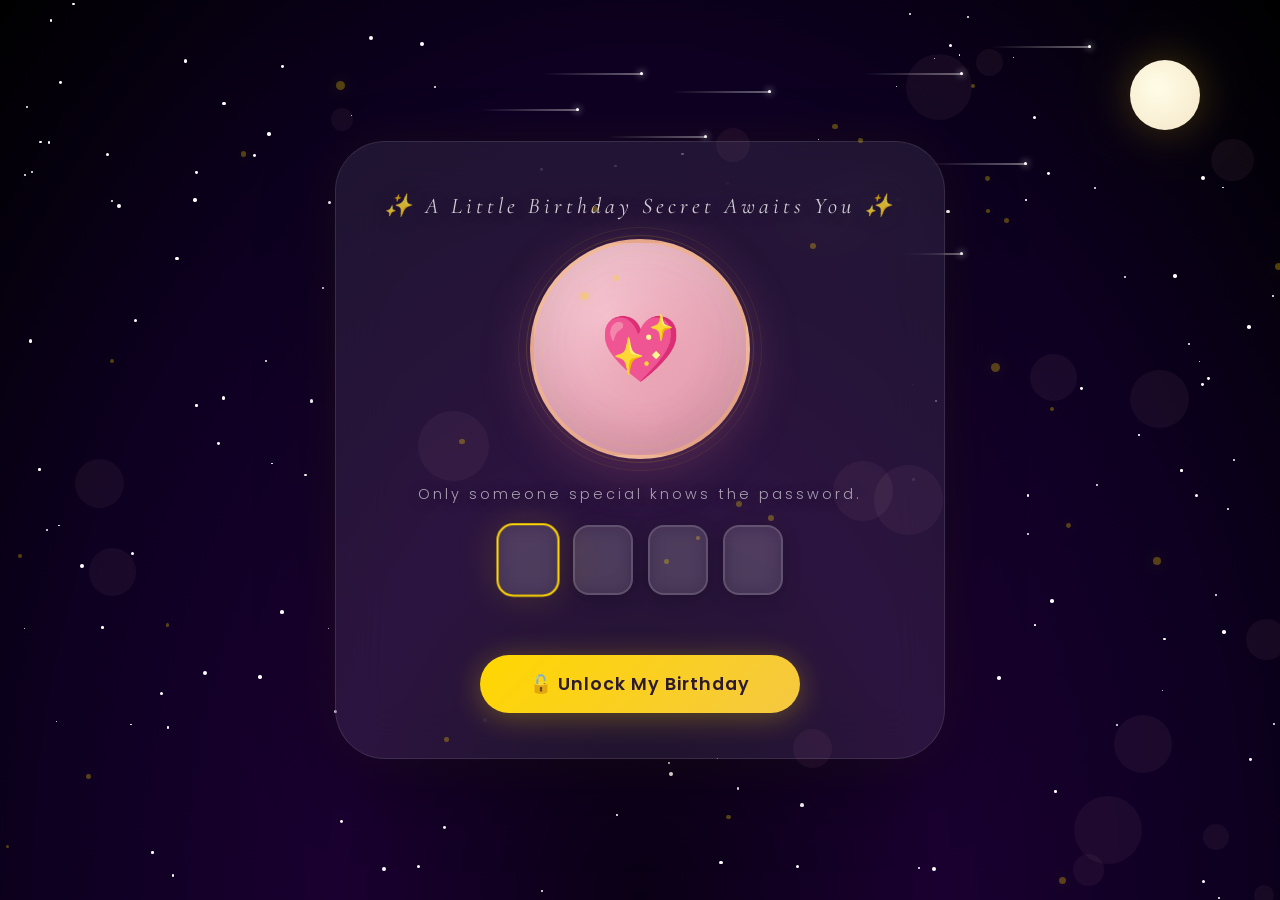
==== commit c178719f: "Update index.html" ====
--- a/index.html
+++ b/index.html
@@ -5131,9 +5131,9 @@
     ];
 
     const videoUrls = [
-        'images/video1.MOV','images/video7.mov','images/video3.MOV','images/video4.MOV',
-        'images/video5.mov','images/video6.MOV','images/video2.MOV','images/video.MOV',
-        'images/video9.MOV','images/video10.mov','images/video11.MOV','images/video12.mov'
+        'images/video1.MOV','images/video7.mov','images/video3.mov','images/video4.MOV',
+        'images/video5.mov','images/video6.MOV','images/video2.mov','images/video.MOV',
+        'images/video9.MOV','images/video10.mov','images/video11.mov','images/video12.mov'
     ];
 
     // Preload photos via Image() — browser caches them
@@ -5209,15 +5209,15 @@
             const videos = [
                 { type: 'video', title: '', url: 'images/video1.MOV', thumbnail: 'images/video1.MOV' },
                 { type: 'video', title: '', url: 'images/video7.mov', thumbnail: 'images/video7.mov' },
-                { type: 'video', title: '', url: 'images/video3.MOV', thumbnail: 'images/video3.MOV' },
+                { type: 'video', title: '', url: 'images/video3.mov', thumbnail: 'images/video3.mov' },
                 { type: 'video', title: '', url: 'images/video4.MOV', thumbnail: 'images/video4.MOV' },
                 { type: 'video', title: '', url: 'images/video5.mov', thumbnail: 'images/video5.mov' },
                 { type: 'video', title: '', url: 'images/video6.MOV', thumbnail: 'images/video6.MOV' },
-                { type: 'video', title: '', url: 'images/video2.MOV', thumbnail: 'images/video2.MOV' },
+                { type: 'video', title: '', url: 'images/video2.mov', thumbnail: 'images/video2.mov' },
                 { type: 'video', title: '', url: 'images/video.MOV', thumbnail: 'images/video.MOV' },
                 { type: 'video', title: '', url: 'images/video9.MOV', thumbnail: 'images/video9.MOV' },
                 { type: 'video', title: '', url: 'images/video10.mov', thumbnail: 'images/video10.mov' },
-                { type: 'video', title: '', url: 'images/video11.MOV', thumbnail: 'images/video11.MOV' },
+                { type: 'video', title: '', url: 'images/video11.mov', thumbnail: 'images/video11.mov' },
                 { type: 'video', title: '', url: 'images/video12.mov', thumbnail: 'images/video12.mov' }
             ];
 
